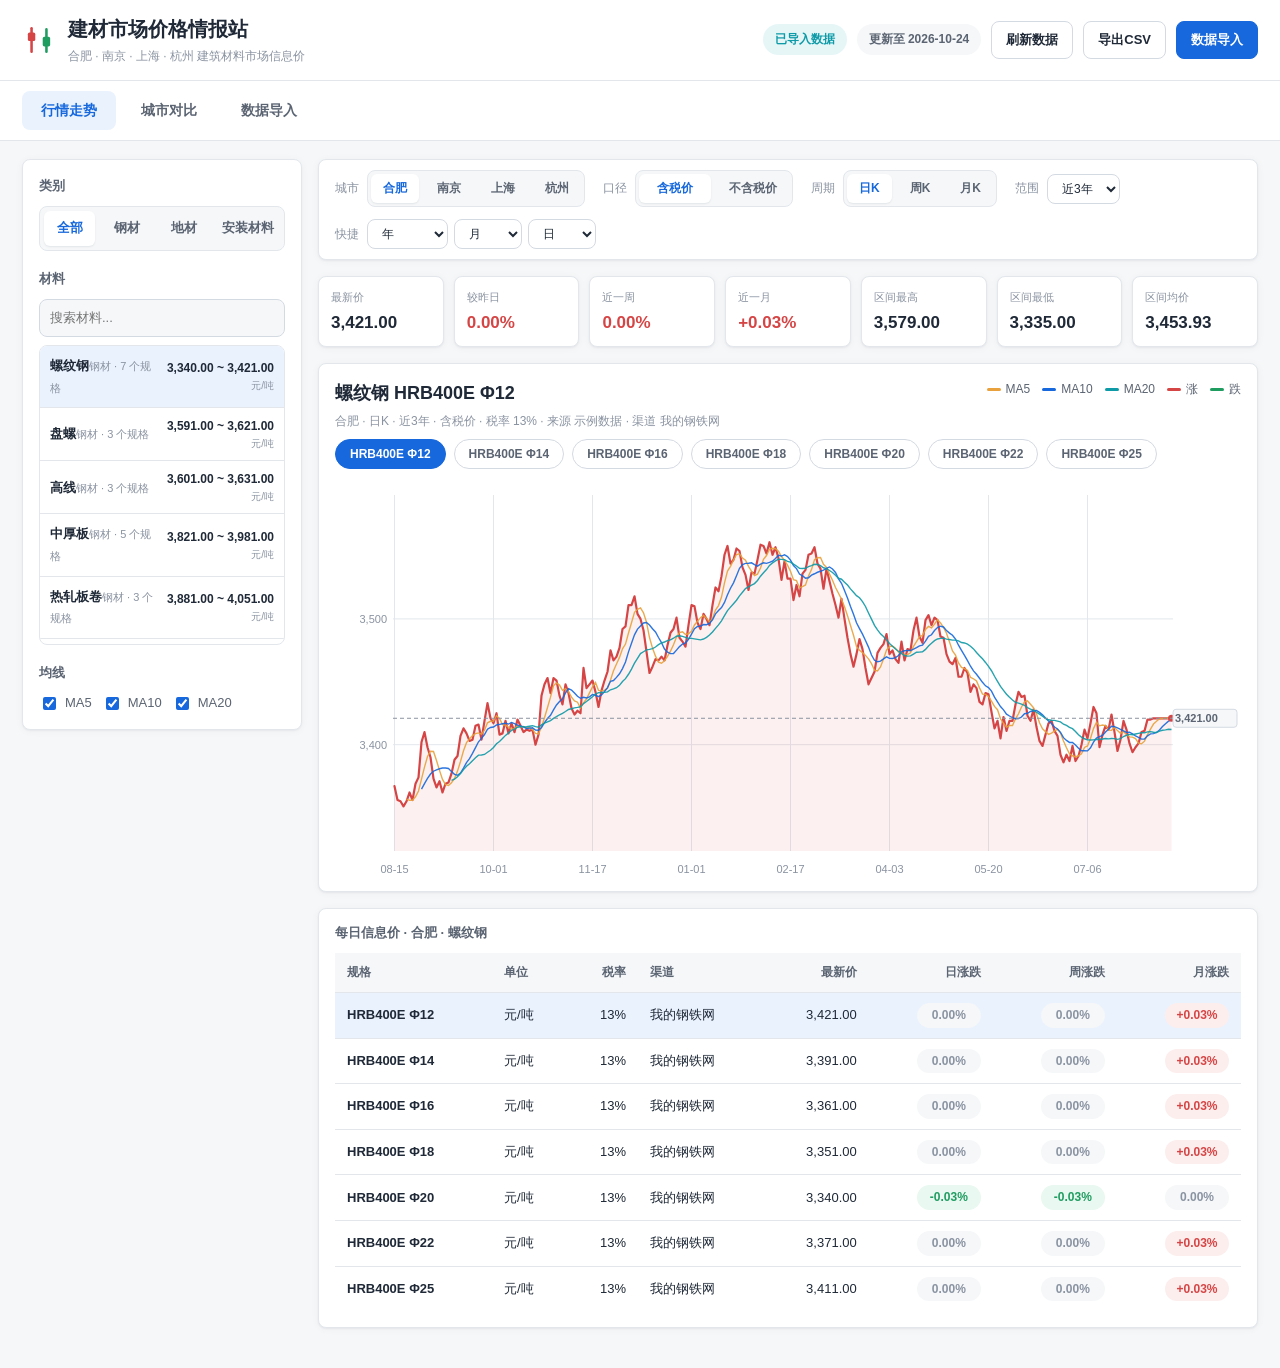
==== web/price-station.html @ 7301a6d7 "fix: 所选区间无数据时同步刷新图表副标题" ====
<!DOCTYPE html>
<html lang="zh-CN">
<head>
  <meta charset="UTF-8">
  <meta name="viewport" content="width=device-width, initial-scale=1">
  <meta name="color-scheme" content="light">
  <title>建材市场价格情报站</title>
  <link rel="icon" href="data:image/svg+xml,%3Csvg xmlns='http://www.w3.org/2000/svg' viewBox='0 0 32 32'%3E%3Crect x='4' y='9' width='7' height='9' rx='1.5' fill='%23d64545'/%3E%3Cline x1='7.5' y1='5' x2='7.5' y2='27' stroke='%23d64545' stroke-width='2.4'/%3E%3Crect x='21' y='13' width='7' height='9' rx='1.5' fill='%231f9d61'/%3E%3Cline x1='24.5' y1='6' x2='24.5' y2='27' stroke='%231f9d61' stroke-width='2.4'/%3E%3C/svg%3E">
  <style>
:root {
  --bg: #f5f7f9;
  --panel: #ffffff;
  --line: #e3e7ec;
  --line-strong: #d4dae2;
  --text: #1f2937;
  --text-2: #5b6472;
  --text-3: #8a93a1;
  --primary: #1668dc;
  --primary-weak: #eaf2fe;
  --up: #d64545;
  --up-weak: #fdeeee;
  --down: #1f9d61;
  --down-weak: #e9f8f0;
  --amber: #e8a13c;
  --amber-weak: #fdf3e2;
  --teal: #0e9aa7;
  --teal-weak: #e6f6f7;
  --radius: 8px;
  --shadow: 0 1px 2px rgba(16, 24, 40, 0.05), 0 1px 8px rgba(16, 24, 40, 0.04);
  font-size: 16px;
}

* {
  box-sizing: border-box;
}

html,
body {
  margin: 0;
  padding: 0;
}

body {
  background: var(--bg);
  color: var(--text);
  font-family: -apple-system, BlinkMacSystemFont, "Segoe UI", "PingFang SC", "Hiragino Sans GB", "Microsoft YaHei", sans-serif;
  font-size: 14px;
  line-height: 1.55;
}

button,
select,
input,
textarea {
  font: inherit;
  color: inherit;
}

button {
  cursor: pointer;
}

.hidden {
  display: none !important;
}

.app-header {
  display: flex;
  align-items: center;
  justify-content: space-between;
  gap: 20px;
  padding: 14px 22px;
  background: var(--panel);
  border-bottom: 1px solid var(--line);
}

.brand {
  display: flex;
  align-items: center;
  gap: 12px;
  min-width: 0;
}

.brand-icon {
  width: 34px;
  height: 34px;
  flex-shrink: 0;
}

.brand-text h1 {
  margin: 0;
  font-size: 20px;
  font-weight: 700;
  letter-spacing: 0;
  white-space: nowrap;
}

.brand-text p {
  margin: 2px 0 0;
  font-size: 12px;
  color: var(--text-3);
  white-space: nowrap;
}

.header-actions {
  display: flex;
  align-items: center;
  gap: 10px;
  flex-shrink: 0;
}

.source-badge {
  display: inline-flex;
  align-items: center;
  gap: 6px;
  padding: 6px 12px;
  border-radius: 999px;
  background: var(--primary-weak);
  color: var(--primary);
  font-size: 12px;
  font-weight: 600;
  white-space: nowrap;
}

.source-badge.imported {
  background: var(--teal-weak);
  color: var(--teal);
}

.update-badge {
  display: inline-flex;
  align-items: center;
  padding: 6px 12px;
  border-radius: 999px;
  background: var(--bg);
  color: var(--text-2);
  font-size: 12px;
  font-weight: 600;
  white-space: nowrap;
  font-variant-numeric: tabular-nums;
}

.btn {
  display: inline-flex;
  align-items: center;
  justify-content: center;
  gap: 6px;
  border: 1px solid var(--line-strong);
  border-radius: var(--radius);
  background: var(--panel);
  padding: 8px 14px;
  font-size: 13px;
  font-weight: 600;
  color: var(--text);
  transition: background 0.15s, border-color 0.15s, transform 0.1s;
}

.btn:hover {
  background: var(--bg);
}

.btn:active {
  transform: translateY(1px);
}

.btn.primary {
  background: var(--primary);
  border-color: var(--primary);
  color: #fff;
}

.btn.primary:hover {
  background: #1155c4;
}

.btn.ghost {
  border-color: var(--line-strong);
  background: transparent;
}

.tab-bar {
  display: flex;
  gap: 6px;
  padding: 10px 22px;
  background: var(--panel);
  border-bottom: 1px solid var(--line);
  position: sticky;
  top: 0;
  z-index: 20;
}

.tab {
  border: 1px solid transparent;
  border-radius: var(--radius);
  background: transparent;
  padding: 8px 18px;
  font-size: 14px;
  font-weight: 600;
  color: var(--text-2);
}

.tab:hover {
  color: var(--primary);
  background: var(--bg);
}

.tab.active {
  background: var(--primary-weak);
  color: var(--primary);
}

.app-main {
  max-width: 1440px;
  margin: 0 auto;
  padding: 18px 22px 40px;
  min-width: 0;
}

.view {
  display: none;
  min-width: 0;
}

.view.active {
  display: block;
}

.panel {
  background: var(--panel);
  border: 1px solid var(--line);
  border-radius: var(--radius);
  box-shadow: var(--shadow);
  padding: 16px;
}

.panel-title {
  font-size: 13px;
  font-weight: 700;
  color: var(--text-2);
  margin: 0 0 10px;
}

.market-layout {
  display: grid;
  grid-template-columns: 280px minmax(0, 1fr);
  gap: 16px;
  align-items: start;
  min-width: 0;
}

.controls-panel {
  position: sticky;
  top: 68px;
  max-height: calc(100vh - 90px);
  overflow: auto;
  min-width: 0;
  max-width: 100%;
}

.controls-panel .panel-title:not(:first-child) {
  margin-top: 18px;
}

.segmented {
  display: grid;
  grid-auto-flow: column;
  grid-auto-columns: 1fr;
  gap: 6px;
  background: var(--bg);
  border: 1px solid var(--line);
  border-radius: var(--radius);
  padding: 4px;
}

.seg-btn {
  border: none;
  background: transparent;
  border-radius: 6px;
  padding: 7px 6px;
  font-size: 13px;
  font-weight: 600;
  color: var(--text-2);
  white-space: nowrap;
}

.seg-btn:hover {
  color: var(--primary);
}

.seg-btn.active {
  background: var(--panel);
  color: var(--primary);
  box-shadow: 0 1px 2px rgba(16, 24, 40, 0.08);
}

.search-input {
  width: 100%;
  border: 1px solid var(--line-strong);
  border-radius: var(--radius);
  background: var(--bg);
  padding: 8px 10px;
  font-size: 13px;
  outline: none;
}

.search-input:focus {
  border-color: var(--primary);
  background: var(--panel);
}

.material-list {
  max-height: 300px;
  overflow: auto;
  border: 1px solid var(--line);
  border-radius: var(--radius);
  margin-top: 8px;
  min-width: 0;
  max-width: 100%;
}

.mat-item {
  display: flex;
  align-items: center;
  gap: 10px;
  width: 100%;
  border: none;
  border-bottom: 1px solid var(--line);
  background: transparent;
  padding: 9px 10px;
  text-align: left;
}

.mat-item:last-child {
  border-bottom: none;
}

.mat-item:hover {
  background: var(--bg);
}

.mat-item.active {
  background: var(--primary-weak);
}

.mat-name {
  font-size: 13px;
  font-weight: 600;
  color: var(--text);
}

.mat-spec {
  font-size: 11px;
  color: var(--text-3);
  margin-top: 2px;
}

.mat-price {
  margin-left: auto;
  text-align: right;
  font-size: 12px;
  font-weight: 700;
  color: var(--text);
  font-variant-numeric: tabular-nums;
  white-space: nowrap;
}

.mat-price small {
  display: block;
  font-size: 10px;
  font-weight: 500;
  color: var(--text-3);
}

.ma-toggles {
  display: flex;
  gap: 10px;
  flex-wrap: wrap;
}

.ma-toggles label {
  display: inline-flex;
  align-items: center;
  gap: 6px;
  font-size: 13px;
  color: var(--text-2);
  cursor: pointer;
}

.ma-toggles input {
  accent-color: var(--primary);
}

.range-select,
.toolbar-group select {
  width: 100%;
  border: 1px solid var(--line-strong);
  border-radius: var(--radius);
  background: var(--panel);
  padding: 8px 10px;
  font-size: 13px;
  outline: none;
}

.range-select:focus,
.toolbar-group select:focus {
  border-color: var(--primary);
}

.market-main {
  display: flex;
  flex-direction: column;
  gap: 16px;
  width: 100%;
  min-width: 0;
  max-width: 100%;
}

.quick-controls {
  display: flex;
  flex-wrap: wrap;
  align-items: center;
  gap: 12px 18px;
  padding: 10px 16px;
}

.quick-group {
  display: flex;
  align-items: center;
  gap: 8px;
  min-width: 0;
}

.quick-label {
  font-size: 12px;
  color: var(--text-3);
  white-space: nowrap;
}

.quick-group .segmented {
  padding: 3px;
}

.quick-group .seg-btn {
  padding: 5px 12px;
  font-size: 12px;
}

.quick-group .range-select {
  width: auto;
  padding: 6px 10px;
  font-size: 12px;
}

.price-cards {
  display: none;
}

.price-card {
  border: 1px solid var(--line);
  border-radius: var(--radius);
  padding: 10px 12px;
  margin-bottom: 8px;
  cursor: pointer;
}

.price-card.active {
  border-color: var(--primary);
  background: var(--primary-weak);
}

.price-card:last-child {
  margin-bottom: 0;
}

.price-card-head {
  display: flex;
  align-items: baseline;
  justify-content: space-between;
  gap: 10px;
}

.price-card-name {
  font-size: 14px;
  font-weight: 600;
}

.price-card-spec {
  font-size: 11px;
  color: var(--text-3);
  margin-top: 2px;
}

.price-card-price {
  font-size: 16px;
  font-weight: 700;
  font-variant-numeric: tabular-nums;
  white-space: nowrap;
}

.price-card-meta {
  display: flex;
  align-items: center;
  gap: 6px;
  flex-wrap: wrap;
  margin-top: 8px;
}

.price-card-meta .label {
  font-size: 11px;
  color: var(--text-3);
}

.quote-strip {
  display: grid;
  grid-template-columns: repeat(7, minmax(0, 1fr));
  gap: 10px;
}

.q-card {
  background: var(--panel);
  border: 1px solid var(--line);
  border-radius: var(--radius);
  box-shadow: var(--shadow);
  padding: 12px 12px 10px;
  min-width: 0;
}

.q-label {
  font-size: 11px;
  color: var(--text-3);
  white-space: nowrap;
  overflow: hidden;
  text-overflow: ellipsis;
}

.q-value {
  font-size: 17px;
  font-weight: 700;
  color: var(--text);
  margin-top: 4px;
  font-variant-numeric: tabular-nums;
  white-space: nowrap;
  overflow: hidden;
  text-overflow: ellipsis;
}

.q-value.up {
  color: var(--up);
}

.q-value.down {
  color: var(--down);
}

.chart-panel {
  padding: 16px 16px 12px;
}

.chart-head {
  display: flex;
  align-items: flex-start;
  justify-content: space-between;
  gap: 12px;
  margin-bottom: 8px;
}

.chart-title-box h2 {
  margin: 0;
  font-size: 18px;
  font-weight: 700;
}

.chart-sub {
  margin: 4px 0 0;
  font-size: 12px;
  color: var(--text-3);
}

.ma-legend {
  display: flex;
  flex-wrap: wrap;
  gap: 12px;
  align-items: center;
  justify-content: flex-end;
  font-size: 12px;
  color: var(--text-2);
}

.legend-item {
  display: inline-flex;
  align-items: center;
  gap: 5px;
  white-space: nowrap;
}

.legend-dot {
  width: 14px;
  height: 3px;
  border-radius: 2px;
}

.chart-wrap {
  position: relative;
  width: 100%;
  min-width: 0;
  max-width: 100%;
  min-height: 340px;
  overflow: hidden;
}

.spec-chips {
  display: flex;
  flex-wrap: wrap;
  gap: 8px;
  margin: 2px 0 10px;
}

.spec-chip {
  border: 1px solid var(--line-strong);
  border-radius: 999px;
  background: var(--panel);
  color: var(--text-2);
  padding: 5px 14px;
  font-size: 12px;
  font-weight: 600;
  white-space: nowrap;
}

.spec-chip:hover {
  color: var(--primary);
  border-color: var(--primary);
}

.spec-chip.active {
  background: var(--primary);
  border-color: var(--primary);
  color: #fff;
}

.data-table tbody tr.active-row {
  background: var(--primary-weak);
}

.chart-wrap.tall {
  min-height: 400px;
}

.chart-wrap svg {
  display: block;
  width: 100%;
  height: auto;
  user-select: none;
}

.kline-grid {
  stroke: var(--line);
  stroke-width: 1;
}

.kline-axis {
  fill: var(--text-3);
  font-size: 11px;
  font-variant-numeric: tabular-nums;
}

.candle-up {
  fill: var(--up);
}

.candle-down {
  fill: var(--down);
}

.wick-up {
  stroke: var(--up);
}

.wick-down {
  stroke: var(--down);
}

.last-line {
  stroke: var(--text-3);
  stroke-width: 1;
  stroke-dasharray: 4 3;
}

.last-label {
  fill: var(--text-2);
  font-size: 11px;
  font-weight: 600;
  font-variant-numeric: tabular-nums;
}

.cross-v {
  stroke: var(--text-2);
  stroke-width: 1;
  stroke-dasharray: 3 3;
  opacity: 0.8;
}

.cross-h {
  stroke: var(--text-2);
  stroke-width: 1;
  stroke-dasharray: 3 3;
  opacity: 0.8;
}

.hover-mark {
  fill: rgba(22, 104, 220, 0.08);
}

.chart-tip {
  position: absolute;
  top: 8px;
  left: 8px;
  pointer-events: none;
  background: var(--panel);
  border: 1px solid var(--line-strong);
  border-radius: var(--radius);
  box-shadow: 0 4px 16px rgba(16, 24, 40, 0.12);
  padding: 10px 12px;
  font-size: 12px;
  min-width: 168px;
  z-index: 5;
}

.tip-date {
  font-weight: 700;
  color: var(--text);
  margin-bottom: 6px;
}

.tip-row {
  display: flex;
  justify-content: space-between;
  gap: 12px;
  color: var(--text-2);
  margin-top: 2px;
}

.tip-row b {
  color: var(--text);
  font-variant-numeric: tabular-nums;
}

.tip-row b.up {
  color: var(--up);
}

.tip-row b.down {
  color: var(--down);
}

.tip-chg {
  margin-top: 6px;
  padding-top: 6px;
  border-top: 1px solid var(--line);
  font-weight: 700;
  font-variant-numeric: tabular-nums;
}

.tip-chg.up {
  color: var(--up);
}

.tip-chg.down {
  color: var(--down);
}

.tip-city {
  display: flex;
  justify-content: space-between;
  gap: 14px;
  margin-top: 3px;
}

.tip-city .city-name {
  color: var(--text-2);
}

.tip-city .city-val {
  font-weight: 700;
  color: var(--text);
  font-variant-numeric: tabular-nums;
}

.tip-city .city-chg {
  font-weight: 600;
  font-variant-numeric: tabular-nums;
}

.empty-chart {
  display: flex;
  align-items: center;
  justify-content: center;
  min-height: 260px;
  color: var(--text-3);
  font-size: 13px;
}

.table-panel {
  padding-top: 14px;
}

.table-scroll {
  overflow-x: auto;
}

.data-table {
  width: 100%;
  border-collapse: collapse;
  font-size: 13px;
  white-space: nowrap;
}

.data-table th,
.data-table td {
  padding: 10px 12px;
  border-bottom: 1px solid var(--line);
  text-align: left;
}

.data-table th {
  position: sticky;
  top: 0;
  background: var(--bg);
  color: var(--text-2);
  font-size: 12px;
  font-weight: 600;
  z-index: 1;
}

.data-table td.num,
.data-table th.num {
  text-align: right;
  font-variant-numeric: tabular-nums;
}

.data-table tbody tr:hover {
  background: var(--bg);
}

.data-table tbody tr:last-child td {
  border-bottom: none;
}

.chip {
  display: inline-flex;
  align-items: center;
  justify-content: center;
  min-width: 64px;
  padding: 3px 8px;
  border-radius: 999px;
  font-size: 12px;
  font-weight: 600;
  font-variant-numeric: tabular-nums;
}

.chip.up {
  background: var(--up-weak);
  color: var(--up);
}

.chip.down {
  background: var(--down-weak);
  color: var(--down);
}

.chip.flat {
  background: var(--bg);
  color: var(--text-3);
}

.mat-cell {
  font-weight: 600;
  color: var(--text);
}

.spec-cell {
  color: var(--text-3);
  font-size: 12px;
}

.compare-toolbar {
  display: flex;
  gap: 16px;
  flex-wrap: wrap;
  margin-bottom: 16px;
}

.toolbar-group {
  display: flex;
  align-items: center;
  gap: 8px;
  min-width: 180px;
  flex: 1;
}

.toolbar-group label {
  font-size: 13px;
  color: var(--text-2);
  white-space: nowrap;
}

.toolbar-group select {
  flex: 1;
}

.mini-grid {
  display: grid;
  grid-template-columns: repeat(4, minmax(0, 1fr));
  gap: 12px;
  margin-top: 16px;
}

.mini-card {
  background: var(--panel);
  border: 1px solid var(--line);
  border-radius: var(--radius);
  box-shadow: var(--shadow);
  padding: 12px;
  min-width: 0;
}

.mini-head {
  display: flex;
  align-items: center;
  justify-content: space-between;
  gap: 8px;
  margin-bottom: 8px;
}

.mini-city {
  font-size: 14px;
  font-weight: 700;
  display: inline-flex;
  align-items: center;
  gap: 7px;
}

.city-dot {
  width: 9px;
  height: 9px;
  border-radius: 50%;
  display: inline-block;
}

.mini-price {
  font-size: 13px;
  font-weight: 700;
  font-variant-numeric: tabular-nums;
}

.mini-chg {
  font-size: 12px;
  font-weight: 600;
  font-variant-numeric: tabular-nums;
}

.mini-chg.up {
  color: var(--up);
}

.mini-chg.down {
  color: var(--down);
}

.mini-chart {
  position: relative;
  width: 100%;
  min-height: 150px;
}

.mini-chart svg {
  display: block;
  width: 100%;
  height: auto;
}

.import-hint {
  margin: 0 0 12px;
  font-size: 13px;
  color: var(--text-2);
  line-height: 1.7;
}

.import-textarea {
  width: 100%;
  min-height: 260px;
  resize: vertical;
  border: 1px solid var(--line-strong);
  border-radius: var(--radius);
  background: var(--bg);
  padding: 12px;
  font-size: 13px;
  font-family: "SFMono-Regular", Consolas, "Liberation Mono", Menlo, monospace;
  line-height: 1.6;
  outline: none;
}

.import-textarea:focus {
  border-color: var(--primary);
  background: var(--panel);
}

.import-actions {
  display: flex;
  gap: 10px;
  margin-top: 12px;
  flex-wrap: wrap;
}

.update-row {
  display: flex;
  gap: 10px;
  flex-wrap: wrap;
}

.update-row .search-input {
  flex: 1;
  min-width: 240px;
}

.update-status {
  margin-top: 12px;
  padding: 12px 14px;
  border-radius: var(--radius);
  background: var(--bg);
  font-size: 12px;
  color: var(--text-2);
}

.update-line {
  padding: 2px 0;
  word-break: break-all;
}

.import-preview {
  margin-top: 16px;
  background: var(--panel);
  border: 1px solid var(--line);
  border-radius: var(--radius);
  box-shadow: var(--shadow);
  padding: 16px;
}

.preview-stats {
  display: flex;
  gap: 12px;
  flex-wrap: wrap;
  margin: 10px 0 14px;
}

.preview-stat {
  padding: 10px 14px;
  border-radius: var(--radius);
  background: var(--bg);
  font-size: 13px;
}

.preview-stat b {
  font-size: 16px;
  margin-right: 4px;
}

.preview-stat.good {
  background: var(--down-weak);
  color: var(--down);
}

.preview-stat.bad {
  background: var(--up-weak);
  color: var(--up);
}

.preview-actions {
  display: flex;
  gap: 10px;
  margin-bottom: 14px;
  flex-wrap: wrap;
}

.error-list {
  margin-top: 12px;
  padding: 10px 12px;
  background: var(--up-weak);
  border-radius: var(--radius);
  font-size: 12px;
  color: var(--up);
  max-height: 160px;
  overflow: auto;
}

.error-list div {
  margin-top: 3px;
}

.format-guide {
  display: grid;
  grid-template-columns: repeat(3, minmax(0, 1fr));
  gap: 16px;
}

.guide-col h3 {
  margin: 0 0 8px;
  font-size: 13px;
  color: var(--text);
}

.guide-col pre {
  margin: 0;
  padding: 10px;
  background: var(--bg);
  border-radius: var(--radius);
  font-size: 12px;
  line-height: 1.6;
  overflow-x: auto;
  color: var(--text-2);
}

.guide-col p {
  margin: 8px 0 0;
  font-size: 12px;
  color: var(--text-3);
  line-height: 1.7;
}

.guide-col ul {
  margin: 8px 0 0;
  padding-left: 18px;
  font-size: 12px;
  color: var(--text-3);
  line-height: 1.9;
}

.toast {
  position: fixed;
  left: 50%;
  bottom: 28px;
  transform: translateX(-50%);
  background: #263041;
  color: #fff;
  padding: 10px 18px;
  border-radius: var(--radius);
  font-size: 13px;
  box-shadow: 0 6px 24px rgba(16, 24, 40, 0.24);
  z-index: 100;
  max-width: 90vw;
}

.toast.ok {
  background: var(--down);
}

.toast.err {
  background: var(--up);
}

@media (max-width: 1080px) {
  .market-layout {
    grid-template-columns: 1fr;
  }

  .controls-panel {
    position: static;
    max-height: none;
  }

  .material-list {
    max-height: 220px;
  }

  .quote-strip {
    grid-template-columns: repeat(4, minmax(0, 1fr));
  }

  .mini-grid {
    grid-template-columns: repeat(2, minmax(0, 1fr));
  }

  .format-guide {
    grid-template-columns: 1fr;
  }
}

@media (max-width: 720px) {
  .app-header {
    flex-wrap: wrap;
    padding: 12px 14px;
  }

  .brand-text p {
    white-space: normal;
  }

  .tab-bar,
  .app-main {
    padding-left: 12px;
    padding-right: 12px;
  }

  .tab-bar {
    position: static;
    padding-top: 8px;
    padding-bottom: 8px;
  }

  .app-main {
    padding-top: 10px;
    padding-bottom: 30px;
  }

  .market-layout {
    display: flex;
    flex-direction: column;
    gap: 10px;
    width: 100%;
    min-width: 0;
    max-width: 100%;
  }

  .controls-panel {
    position: static;
    max-height: none;
    padding: 12px;
    width: 100%;
    min-width: 0;
    max-width: 100%;
    overflow: hidden;
  }

  .ma-title,
  #maToggles {
    display: none;
  }

  .material-list {
    display: flex;
    gap: 8px;
    max-height: none;
    width: 100%;
    min-width: 0;
    max-width: 100%;
    margin-top: 8px;
    padding-bottom: 6px;
    overflow-x: auto;
    overflow-y: hidden;
    border: none;
  }

  .mat-item {
    min-width: 168px;
    flex: 0 0 auto;
    flex-shrink: 0;
    border: 1px solid var(--line);
    border-radius: var(--radius);
  }

  .mat-item:last-child {
    border-bottom: 1px solid var(--line);
  }

  .quick-controls {
    position: sticky;
    top: 0;
    z-index: 15;
    flex-wrap: nowrap;
    gap: 10px;
    padding: 10px;
    overflow-x: auto;
    max-width: 100%;
    min-width: 0;
  }

  .quick-controls::-webkit-scrollbar {
    display: none;
  }

  .quick-group {
    flex-shrink: 0;
  }

  .quick-label {
    display: none;
  }

  .quick-group .seg-btn {
    padding: 6px 12px;
  }

  .chart-panel {
    padding: 12px 10px 8px;
  }

  .chart-wrap {
    min-height: 280px;
  }

  #priceTablePanel .table-scroll {
    display: none;
  }

  .price-cards {
    display: block;
  }

  .quote-strip {
    grid-template-columns: repeat(3, minmax(0, 1fr));
    gap: 8px;
  }

  .q-card {
    padding: 10px;
  }

  .q-value {
    font-size: 15px;
  }

  .chart-head {
    flex-direction: column;
  }

  .ma-legend {
    justify-content: flex-start;
  }

  .compare-toolbar {
    flex-direction: column;
  }

  .toolbar-group {
    min-width: 0;
    flex: none;
  }

  .mini-grid {
    grid-template-columns: 1fr;
  }

  .header-actions {
    width: 100%;
    flex-wrap: wrap;
  }

  .header-actions .btn,
  .header-actions .source-badge,
  .header-actions .update-badge {
    flex: 1 1 auto;
    padding: 6px 10px;
    font-size: 12px;
  }
}

.jump-selects{ display:flex; gap:6px; align-items:center; }
.jump-selects .range-select{ min-width:64px; }
.focus-line{ stroke:#2f6bff; stroke-width:1.2; stroke-dasharray:4 3; opacity:0.85; }
.focus-dot{ fill:#2f6bff; stroke:#ffffff; stroke-width:1.5; }

</style>
</head>
<body>
  <header class="app-header">
    <div class="brand">
      <svg class="brand-icon" viewBox="0 0 32 32" aria-hidden="true">
        <line x1="9" y1="5" x2="9" y2="9" stroke="#d64545" stroke-width="2.4" stroke-linecap="round"/>
        <line x1="9" y1="17" x2="9" y2="27" stroke="#d64545" stroke-width="2.4" stroke-linecap="round"/>
        <rect x="5.5" y="9" width="7" height="8" rx="1.5" fill="#d64545"/>
        <line x1="23" y1="6" x2="23" y2="13" stroke="#1f9d61" stroke-width="2.4" stroke-linecap="round"/>
        <line x1="23" y1="22" x2="23" y2="27" stroke="#1f9d61" stroke-width="2.4" stroke-linecap="round"/>
        <rect x="19.5" y="13" width="7" height="9" rx="1.5" fill="#1f9d61"/>
      </svg>
      <div class="brand-text">
        <h1>建材市场价格情报站</h1>
        <p>合肥 · 南京 · 上海 · 杭州 建筑材料市场信息价</p>
      </div>
    </div>
    <div class="header-actions">
      <span id="sourceBadge" class="source-badge">示例数据</span>
      <span id="updateBadge" class="update-badge">更新中…</span>
      <button id="refreshBtn" class="btn ghost" type="button" title="立即检查并更新到最新交易日">刷新数据</button>
      <button id="exportBtn" class="btn ghost" type="button" title="导出当前行情数据为 CSV">导出CSV</button>
      <button id="goImportBtn" class="btn primary" type="button">数据导入</button>
    </div>
  </header>

  <nav class="tab-bar" aria-label="主导航">
    <button class="tab active" data-view="market" type="button">行情走势</button>
    <button class="tab" data-view="compare" type="button">城市对比</button>
    <button class="tab" data-view="import" type="button">数据导入</button>
  </nav>

  <main id="app" class="app-main">
    <section id="view-market" class="view active">
      <div class="market-layout">
        <aside class="panel controls-panel">
          <div class="panel-title">类别</div>
          <div id="categorySeg" class="segmented"></div>
          <div class="panel-title">材料</div>
          <input id="materialSearch" class="search-input" type="search" placeholder="搜索材料..." autocomplete="off">
          <div id="materialList" class="material-list"></div>
          <div class="panel-title ma-title">均线</div>
          <div id="maToggles" class="ma-toggles">
            <label><input type="checkbox" data-ma="ma5" checked> MA5</label>
            <label><input type="checkbox" data-ma="ma10" checked> MA10</label>
            <label><input type="checkbox" data-ma="ma20" checked> MA20</label>
          </div>
        </aside>

        <div class="market-main">
          <div class="panel quick-controls">
            <div class="quick-group">
              <span class="quick-label">城市</span>
              <div id="citySeg" class="segmented"></div>
            </div>
            <div class="quick-group">
              <span class="quick-label">口径</span>
              <div id="priceModeSeg" class="segmented"></div>
            </div>
            <div class="quick-group">
              <span class="quick-label">周期</span>
              <div id="periodSeg" class="segmented"></div>
            </div>
            <div class="quick-group">
              <span class="quick-label">范围</span>
              <select id="rangeSelect" class="range-select">
                <option value="1">近1月</option>
                <option value="3">近3月</option>
                <option value="6">近6月</option>
                <option value="12">近1年</option>
                <option value="36" selected>近3年</option>
                <option value="0">全部</option>
              </select>
            </div>
            <div class="quick-group">
              <span class="quick-label">快捷</span>
              <div id="jumpSelects" class="jump-selects">
                <select id="yearJump" class="range-select" title="按年查看（近3年）"><option value="">年</option></select>
                <select id="monthJump" class="range-select" title="按月查看（12个月）"><option value="">月</option></select>
                <select id="dayJump" class="range-select" title="按日查看（所选月份的每一天）"><option value="">日</option></select>
              </div>
            </div>
          </div>
          <div id="quoteStrip" class="quote-strip"></div>
          <div class="panel chart-panel">
            <div class="chart-head">
              <div class="chart-title-box">
                <h2 id="chartTitle">螺纹钢</h2>
                <p id="chartSub" class="chart-sub"></p>
              </div>
              <div id="maLegend" class="ma-legend"></div>
            </div>
            <div id="specChips" class="spec-chips"></div>
            <div id="candleChart" class="chart-wrap"></div>
          </div>
          <div id="priceTablePanel" class="panel table-panel">
            <div class="panel-title">每日信息价 · <span id="tableCityLabel">合肥</span></div>
            <div class="table-scroll">
              <table id="priceTable" class="data-table"></table>
            </div>
            <div id="priceCards" class="price-cards"></div>
          </div>
        </div>
      </div>

</section>

    <section id="view-compare" class="view">
      <div class="panel compare-toolbar">
        <div class="toolbar-group">
          <label for="compareMaterialSelect">材料</label>
          <select id="compareMaterialSelect"></select>
        </div>
        <div class="toolbar-group">
          <label for="comparePeriodSelect">周期</label>
          <select id="comparePeriodSelect">
            <option value="daily">日K</option>
            <option value="weekly">周K</option>
            <option value="monthly">月K</option>
          </select>
        </div>
        <div class="toolbar-group">
          <label for="compareRangeSelect">时间范围</label>
          <select id="compareRangeSelect">
            <option value="1">近1月</option>
            <option value="3">近3月</option>
            <option value="6" selected>近6月</option>
            <option value="12">近1年</option>
            <option value="36" selected>近3年</option>
            <option value="0">全部</option>
          </select>
        </div>
        <div class="toolbar-group">
          <label for="comparePriceModeSelect">价格口径</label>
          <select id="comparePriceModeSelect">
            <option value="tax">含税价</option>
            <option value="noTax">不含税价</option>
          </select>
        </div>
      </div>

      <div class="panel chart-panel">
        <div class="chart-head">
          <div class="chart-title-box">
            <h2>城市涨跌对比</h2>
            <p id="compareSub" class="chart-sub"></p>
          </div>
          <div id="compareLegend" class="ma-legend"></div>
        </div>
        <div id="compareChart" class="chart-wrap tall"></div>
      </div>

      <div class="panel table-panel">
        <div class="panel-title">城市行情对比</div>
        <div class="table-scroll">
          <table id="compareTable" class="data-table"></table>
        </div>
      </div>

      <div id="miniGrid" class="mini-grid"></div>
    </section>

    <section id="view-import" class="view">
      <div class="panel">
        <div class="panel-title">快速读取市场信息价</div>
        <p class="import-hint">
          从造价信息网站、价格发布页复制文本，或上传 CSV / TXT 文件后点击“解析预览”。支持“日期 城市 材料 价格”以及“日期,城市,材料,价格”等常见格式。
        </p>
        <textarea id="importText" class="import-textarea" placeholder="示例：
2026-08-01 合肥 螺纹钢 HRB400E Φ12-14 3620元/吨
2026-08-01 南京 螺纹钢 HRB400E Φ12-14 3700元/吨
2026-08-01 上海 螺纹钢 HRB400E Φ12-14 3850元/吨
2026-08-01 杭州 螺纹钢 HRB400E Φ12-14 3840元/吨

或 CSV 格式：
日期,城市,材料,价格
2026-08-01,合肥,水泥,385
2026-08-02,合肥,水泥,388"></textarea>
        <div class="import-actions">
          <input id="fileInput" type="file" accept=".csv,.txt,.tsv" hidden>
          <button id="fileBtn" class="btn ghost" type="button">选择文件</button>
          <button id="parseBtn" class="btn primary" type="button">解析预览</button>
          <button id="clearImportBtn" class="btn ghost" type="button">清空</button>
        </div>
      </div>

      <div class="panel">
        <div class="panel-title">每日自动更新</div>
        <p class="import-hint">
          页面每次打开、每 30 分钟和跨天时都会自动检查，并把行情补到最新交易日。你也可以填写自己的数据接口地址（JSON 或 CSV，含日期、城市、材料、含税价/不含税价、来源等字段），页面会按此地址每日自动拉取；钢铁类材料优先采用我的钢铁网，有色材料采用上海有色网，其他材料采用广材网。
        </p>
        <div class="update-row">
          <input id="dataUrlInput" class="search-input" type="url" placeholder="https://你的数据接口/price.json（可留空）">
          <button id="saveDataUrlBtn" class="btn primary" type="button">保存并更新</button>
          <button id="clearDataUrlBtn" class="btn ghost" type="button">清除</button>
        </div>
        <div id="updateStatus" class="update-status"></div>
        <p class="mode-tip">广材网等网站需要登录授权，浏览器直接抓取会被跨域限制拦截；推荐由后端每日抓取后提供 JSON/CSV 地址（参考项目里的 server 目录）。未配置外部数据源时，页面会用内置行情自动延续到最新交易日，保证每天打开都是最新的。</p>
      </div>

      <div id="importPreview" class="import-preview hidden"></div>

      <div class="panel">
        <div class="panel-title">支持格式</div>
        <div class="format-guide">
          <div class="guide-col">
            <h3>带表头的 CSV / TSV</h3>
            <pre>日期,城市,材料,规格,单位,税率,含税价,不含税价,来源
2026-08-01,合肥,螺纹钢,HRB400E Φ12-14,元/吨,13%,3620,3203.54,广材网
2026-08-01,南京,螺纹钢,HRB400E Φ12-14,元/吨,13%,3710,3283.19,广材网</pre>
            <p>列名可包含：日期、城市、材料、规格、单位、税率、含税价、不含税价、来源/渠道；只填其中一种价格会自动换算。同一材料同一天有多条记录时按渠道优先级取数：我的钢铁网 / 上海有色网 &gt; 广材网 &gt; 造价信息网 &gt; 手动导入。</p>
          </div>
          <div class="guide-col">
            <h3>网页复制的纯文本</h3>
            <pre>8月1日 合肥 螺纹钢 3620元/吨
2026-08-01 上海 水泥 P.O42.5 445元/吨</pre>
            <p>自动识别日期、城市、材料名称与价格；未标注城市时按当前选中城市处理。</p>
          </div>
          <div class="guide-col">
            <h3>其他说明</h3>
            <ul>
              <li>应用导入数据后会替换当前行情数据，可用“恢复示例数据”还原。</li>
              <li>只提供单日价格时，K 线会以该价格绘制。</li>
              <li>当前版本支持合肥、南京、上海、杭州四城。</li>
            </ul>
          </div>
        </div>
      </div>
    </section>
  </main>

  <div id="toast" class="toast hidden" role="status"></div>
  <script>window.EMBEDDED_PRICES={"updatedAt":"2026-10-24T07:15:43.641Z","latestDate":"2026-10-24","channelPriority":{"我的钢铁网":5,"上海有色网":5,"广材网":4,"造价信息网":3,"手动导入":2,"示例数据":1},"records":[{"date":"2026-10-13","city":"上海","material":"ALC板","spec":"100mm 隔墙板","unit":"元/m²","price":80.24,"priceNoTax":null,"taxRate":0.13,"source":"示例数据"},{"date":"2026-10-13","city":"上海","material":"ALC板","spec":"125mm 隔墙板","unit":"元/m²","price":94.4,"priceNoTax":null,"taxRate":0.13,"source":"示例数据"},{"date":"2026-10-13","city":"上海","material":"ALC板","spec":"150mm 隔墙板","unit":"元/m²","price":108.56,"priceNoTax":null,"taxRate":0.13,"source":"示例数据"},{"date":"2026-10-13","city":"上海","material":"ALC板","spec":"200mm 隔墙板","unit":"元/m²","price":139.24,"priceNoTax":null,"taxRate":0.13,"source":"示例数据"},{"date":"2026-10-13","city":"上海","material":"ALC板","spec":"75mm 隔墙板","unit":"元/m²","price":64.9,"priceNoTax":null,"taxRate":0.13,"source":"示例数据"},{"date":"2026-10-13","city":"上海","material":"JDG电线管","spec":"JDG16","unit":"元/m","price":5.31,"priceNoTax":null,"taxRate":0.13,"source":"示例数据"},{"date":"2026-10-13","city":"上海","material":"JDG电线管","spec":"JDG20","unit":"元/m","price":7.08,"priceNoTax":null,"taxRate":0.13,"source":"示例数据"},{"date":"2026-10-13","city":"上海","material":"JDG电线管","spec":"JDG25","unit":"元/m","price":9.44,"priceNoTax":null,"taxRate":0.13,"source":"示例数据"},{"date":"2026-10-13","city":"上海","material":"JDG电线管","spec":"JDG32","unit":"元/m","price":12.98,"priceNoTax":null,"taxRate":0.13,"source":"示例数据"},{"date":"2026-10-13","city":"上海","material":"JDG电线管","spec":"JDG40","unit":"元/m","price":17.7,"priceNoTax":null,"taxRate":0.13,"source":"示例数据"},{"date":"2026-10-13","city":"上海","material":"JDG电线管","spec":"JDG50","unit":"元/m","price":25.96,"priceNoTax":null,"taxRate":0.13,"source":"示例数据"},{"date":"2026-10-13","city":"上海","material":"MPP电力管","spec":"DN110","unit":"元/m","price":44.84,"priceNoTax":null,"taxRate":0.13,"source":"示例数据"},{"date":"2026-10-13","city":"上海","material":"MPP电力管","spec":"DN160","unit":"元/m","price":80.24,"priceNoTax":null,"taxRate":0.13,"source":"示例数据"},{"date":"2026-10-13","city":"上海","material":"MPP电力管","spec":"DN200","unit":"元/m","price":123.9,"priceNoTax":null,"taxRate":0.13,"source":"示例数据"},{"date":"2026-10-13","city":"上海","material":"MPP电力管","spec":"DN250","unit":"元/m","price":182.9,"priceNoTax":null,"taxRate":0.13,"source":"示例数据"},{"date":"2026-10-13","city":"上海","material":"PE给水管","spec":"DN20","unit":"元/m","price":5.31,"priceNoTax":null,"taxRate":0.13,"source":"示例数据"},{"date":"2026-10-13","city":"上海","material":"PE给水管","spec":"DN25","unit":"元/m","price":6.49,"priceNoTax":null,"taxRate":0.13,"source":"示例数据"},{"date":"2026-10-13","city":"上海","material":"PE给水管","spec":"DN32","unit":"元/m","price":8.85,"priceNoTax":null,"taxRate":0.13,"source":"示例数据"},{"date":"2026-10-13","city":"上海","material":"PE给水管","spec":"DN40","unit":"元/m","price":11.8,"priceNoTax":null,"taxRate":0.13,"source":"示例数据"},{"date":"2026-10-13","city":"上海","material":"PE给水管","spec":"DN50","unit":"元/m","price":16.52,"priceNoTax":null,"taxRate":0.13,"source":"示例数据"},{"date":"2026-10-13","city":"上海","material":"PE给水管","spec":"DN63","unit":"元/m","price":25.96,"priceNoTax":null,"taxRate":0.13,"source":"示例数据"},{"date":"2026-10-13","city":"上海","material":"PE给水管","spec":"DN75","unit":"元/m","price":35.4,"priceNoTax":null,"taxRate":0.13,"source":"示例数据"},{"date":"2026-10-13","city":"上海","material":"PE给水管","spec":"DN90","unit":"元/m","price":49.56,"priceNoTax":null,"taxRate":0.13,"source":"示例数据"},{"date":"2026-10-13","city":"上海","material":"PPR给水管","spec":"DN20","unit":"元/m","price":10.03,"priceNoTax":null,"taxRate":0.13,"source":"示例数据"},{"date":"2026-10-13","city":"上海","material":"PPR给水管","spec":"DN25","unit":"元/m","price":14.75,"priceNoTax":null,"taxRate":0.13,"source":"示例数据"},{"date":"2026-10-13","city":"上海","material":"PPR给水管","spec":"DN32","unit":"元/m","price":21.24,"priceNoTax":null,"taxRate":0.13,"source":"示例数据"},{"date":"2026-10-13","city":"上海","material":"PPR给水管","spec":"DN40","unit":"元/m","price":29.5,"priceNoTax":null,"taxRate":0.13,"source":"示例数据"},{"date":"2026-10-13","city":"上海","material":"PPR给水管","spec":"DN50","unit":"元/m","price":42.48,"priceNoTax":null,"taxRate":0.13,"source":"示例数据"},{"date":"2026-10-13","city":"上海","material":"PPR给水管","spec":"DN63","unit":"元/m","price":64.9,"priceNoTax":null,"taxRate":0.13,"source":"示例数据"},{"date":"2026-10-13","city":"上海","material":"PVC-U排水管","spec":"DN110","unit":"元/m","price":33.04,"priceNoTax":null,"taxRate":0.13,"source":"示例数据"},{"date":"2026-10-13","city":"上海","material":"PVC-U排水管","spec":"DN160","unit":"元/m","price":64.9,"priceNoTax":null,"taxRate":0.13,"source":"示例数据"},{"date":"2026-10-13","city":"上海","material":"PVC-U排水管","spec":"DN200","unit":"元/m","price":112.1,"priceNoTax":null,"taxRate":0.13,"source":"示例数据"},{"date":"2026-10-13","city":"上海","material":"PVC-U排水管","spec":"DN250","unit":"元/m","price":177,"priceNoTax":null,"taxRate":0.13,"source":"示例数据"},{"date":"2026-10-13","city":"上海","material":"PVC-U排水管","spec":"DN50","unit":"元/m","price":10.03,"priceNoTax":null,"taxRate":0.13,"source":"示例数据"},{"date":"2026-10-13","city":"上海","material":"PVC-U排水管","spec":"DN75","unit":"元/m","price":16.52,"priceNoTax":null,"taxRate":0.13,"source":"示例数据"},{"date":"2026-10-13","city":"上海","material":"PVC-U给水管","spec":"DN20","unit":"元/m","price":4.96,"priceNoTax":null,"taxRate":0.13,"source":"示例数据"},{"date":"2026-10-13","city":"上海","material":"PVC-U给水管","spec":"DN25","unit":"元/m","price":7.08,"priceNoTax":null,"taxRate":0.13,"source":"示例数据"},{"date":"2026-10-13","city":"上海","material":"PVC-U给水管","spec":"DN32","unit":"元/m","price":10.03,"priceNoTax":null,"taxRate":0.13,"source":"示例数据"},{"date":"2026-10-13","city":"上海","material":"PVC-U给水管","spec":"DN40","unit":"元/m","price":12.98,"priceNoTax":null,"taxRate":0.13,"source":"示例数据"},{"date":"2026-10-13","city":"上海","material":"PVC-U给水管","spec":"DN50","unit":"元/m","price":17.7,"priceNoTax":null,"taxRate":0.13,"source":"示例数据"},{"date":"2026-10-13","city":"上海","material":"PVC-U给水管","spec":"DN63","unit":"元/m","price":27.14,"priceNoTax":null,"taxRate":0.13,"source":"示例数据"},{"date":"2026-10-13","city":"上海","material":"SC镀锌钢管","spec":"SC100","unit":"元/m","price":112.1,"priceNoTax":null,"taxRate":0.13,"source":"示例数据"},{"date":"2026-10-13","city":"上海","material":"SC镀锌钢管","spec":"SC15","unit":"元/m","price":11.21,"priceNoTax":null,"taxRate":0.13,"source":"示例数据"},{"date":"2026-10-13","city":"上海","material":"SC镀锌钢管","spec":"SC20","unit":"元/m","price":14.16,"priceNoTax":null,"taxRate":0.13,"source":"示例数据"},{"date":"2026-10-13","city":"上海","material":"SC镀锌钢管","spec":"SC25","unit":"元/m","price":18.88,"priceNoTax":null,"taxRate":0.13,"source":"示例数据"},{"date":"2026-10-13","city":"上海","material":"SC镀锌钢管","spec":"SC32","unit":"元/m","price":24.78,"priceNoTax":null,"taxRate":0.13,"source":"示例数据"},{"date":"2026-10-13","city":"上海","material":"SC镀锌钢管","spec":"SC40","unit":"元/m","price":31.86,"priceNoTax":null,"taxRate":0.13,"source":"示例数据"},{"date":"2026-10-13","city":"上海","material":"SC镀锌钢管","spec":"SC50","unit":"元/m","price":42.48,"priceNoTax":null,"taxRate":0.13,"source":"示例数据"},{"date":"2026-10-13","city":"上海","material":"SC镀锌钢管","spec":"SC65","unit":"元/m","price":61.36,"priceNoTax":null,"taxRate":0.13,"source":"示例数据"},{"date":"2026-10-13","city":"上海","material":"SC镀锌钢管","spec":"SC80","unit":"元/m","price":80.24,"priceNoTax":null,"taxRate":0.13,"source":"示例数据"},{"date":"2026-10-13","city":"上海","material":"不锈钢板 201","spec":"2B 1.0mm","unit":"元/吨","price":10425,"priceNoTax":null,"taxRate":0.13,"source":"示例数据"},{"date":"2026-10-13","city":"上海","material":"不锈钢板 201","spec":"2B 1.5mm","unit":"元/吨","price":10148,"priceNoTax":null,"taxRate":0.13,"source":"示例数据"},{"date":"2026-10-13","city":"上海","material":"不锈钢板 201","spec":"2B 2.0mm","unit":"元/吨","price":9944,"priceNoTax":null,"taxRate":0.13,"source":"示例数据"},{"date":"2026-10-13","city":"上海","material":"不锈钢板 201","spec":"2B 3.0mm","unit":"元/吨","price":9792,"priceNoTax":null,"taxRate":0.13,"source":"示例数据"},{"date":"2026-10-13","city":"上海","material":"不锈钢板 202","spec":"2B 2.0mm","unit":"元/吨","price":11562,"priceNoTax":null,"taxRate":0.13,"source":"示例数据"},{"date":"2026-10-13","city":"上海","material":"不锈钢板 202","spec":"2B 3.0mm","unit":"元/吨","price":11345,"priceNoTax":null,"taxRate":0.13,"source":"示例数据"},{"date":"2026-10-13","city":"上海","material":"不锈钢板 304","spec":"2B 1.0mm","unit":"元/吨","price":16274,"priceNoTax":null,"taxRate":0.13,"source":"示例数据"},{"date":"2026-10-13","city":"上海","material":"不锈钢板 304","spec":"2B 1.5mm","unit":"元/吨","price":15862,"priceNoTax":null,"taxRate":0.13,"source":"示例数据"},{"date":"2026-10-13","city":"上海","material":"不锈钢板 304","spec":"2B 2.0mm","unit":"元/吨","price":15553,"priceNoTax":null,"taxRate":0.13,"source":"示例数据"},{"date":"2026-10-13","city":"上海","material":"不锈钢板 304","spec":"2B 3.0mm","unit":"元/吨","price":15347,"priceNoTax":null,"taxRate":0.13,"source":"示例数据"},{"date":"2026-10-13","city":"上海","material":"不锈钢板 316L","spec":"2B 2.0mm","unit":"元/吨","price":25235,"priceNoTax":null,"taxRate":0.13,"source":"示例数据"},{"date":"2026-10-13","city":"上海","material":"不锈钢板 316L","spec":"2B 3.0mm","unit":"元/吨","price":24926,"priceNoTax":null,"taxRate":0.13,"source":"示例数据"},{"date":"2026-10-13","city":"上海","material":"不锈钢管 304","spec":"DN25","unit":"元/吨","price":15656,"priceNoTax":null,"taxRate":0.13,"source":"示例数据"},{"date":"2026-10-13","city":"上海","material":"不锈钢管 304","spec":"DN50","unit":"元/吨","price":15244,"priceNoTax":null,"taxRate":0.13,"source":"示例数据"},{"date":"2026-10-13","city":"上海","material":"不锈钢管 304","spec":"DN80","unit":"元/吨","price":15965,"priceNoTax":null,"taxRate":0.13,"source":"示例数据"},{"date":"2026-10-13","city":"上海","material":"不锈钢管 316L","spec":"DN25","unit":"元/吨","price":24205,"priceNoTax":null,"taxRate":0.13,"source":"示例数据"},{"date":"2026-10-13","city":"上海","material":"不锈钢管 316L","spec":"DN50","unit":"元/吨","price":23690,"priceNoTax":null,"taxRate":0.13,"source":"示例数据"},{"date":"2026-10-13","city":"上海","material":"中厚板","spec":"Q235B 10mm","unit":"元/吨","price":4099,"priceNoTax":null,"taxRate":0.13,"source":"示例数据"},{"date":"2026-10-13","city":"上海","material":"中厚板","spec":"Q235B 12mm","unit":"元/吨","price":4038,"priceNoTax":null,"taxRate":0.13,"source":"示例数据"},{"date":"2026-10-13","city":"上海","material":"中厚板","spec":"Q235B 14mm","unit":"元/吨","price":3996,"priceNoTax":null,"taxRate":0.13,"source":"示例数据"},{"date":"2026-10-13","city":"上海","material":"中厚板","spec":"Q235B 16mm","unit":"元/吨","price":3966,"priceNoTax":null,"taxRate":0.13,"source":"示例数据"},{"date":"2026-10-13","city":"上海","material":"中厚板","spec":"Q235B 20mm","unit":"元/吨","price":3935,"priceNoTax":null,"taxRate":0.13,"source":"示例数据"},{"date":"2026-10-13","city":"上海","material":"加气块","spec":"600×200×100 B06","unit":"元/m³","price":277,"priceNoTax":null,"taxRate":0.03,"source":"示例数据"},{"date":"2026-10-13","city":"上海","material":"加气块","spec":"600×200×150 B06","unit":"元/m³","price":293,"priceNoTax":null,"taxRate":0.03,"source":"示例数据"},{"date":"2026-10-13","city":"上海","material":"加气块","spec":"600×200×200 B06","unit":"元/m³","price":307,"priceNoTax":null,"taxRate":0.03,"source":"示例数据"},{"date":"2026-10-13","city":"上海","material":"加气块","spec":"600×300×200 B06","unit":"元/m³","price":336,"priceNoTax":null,"taxRate":0.03,"source":"示例数据"},{"date":"2026-10-13","city":"上海","material":"加气块","spec":"600×300×250 B06","unit":"元/m³","price":378,"priceNoTax":null,"taxRate":0.03,"source":"示例数据"},{"date":"2026-10-13","city":"上海","material":"取向硅钢","spec":"30Q120","unit":"元/吨","price":14500,"priceNoTax":null,"taxRate":0.13,"source":"示例数据"},{"date":"2026-10-13","city":"上海","material":"取向硅钢","spec":"30Q130","unit":"元/吨","price":13600,"priceNoTax":null,"taxRate":0.13,"source":"示例数据"},{"date":"2026-10-13","city":"上海","material":"商品混凝土","spec":"C15","unit":"元/m³","price":472,"priceNoTax":null,"taxRate":0.03,"source":"示例数据"},{"date":"2026-10-13","city":"上海","material":"商品混凝土","spec":"C20","unit":"元/m³","price":490,"priceNoTax":null,"taxRate":0.03,"source":"示例数据"},{"date":"2026-10-13","city":"上海","material":"商品混凝土","spec":"C25","unit":"元/m³","price":507,"priceNoTax":null,"taxRate":0.03,"source":"示例数据"},{"date":"2026-10-13","city":"上海","material":"商品混凝土","spec":"C30","unit":"元/m³","price":525,"priceNoTax":null,"taxRate":0.03,"source":"示例数据"},{"date":"2026-10-13","city":"上海","material":"商品混凝土","spec":"C35","unit":"元/m³","price":549,"priceNoTax":null,"taxRate":0.03,"source":"示例数据"},{"date":"2026-10-13","city":"上海","material":"商品混凝土","spec":"C40","unit":"元/m³","price":572,"priceNoTax":null,"taxRate":0.03,"source":"示例数据"},{"date":"2026-10-13","city":"上海","material":"商品混凝土","spec":"C45","unit":"元/m³","price":602,"priceNoTax":null,"taxRate":0.03,"source":"示例数据"},{"date":"2026-10-13","city":"上海","material":"商品混凝土","spec":"C50","unit":"元/m³","price":631,"priceNoTax":null,"taxRate":0.03,"source":"示例数据"},{"date":"2026-10-13","city":"上海","material":"地面砂浆","spec":"M15","unit":"元/吨","price":507,"priceNoTax":null,"taxRate":0.03,"source":"示例数据"},{"date":"2026-10-13","city":"上海","material":"地面砂浆","spec":"M20","unit":"元/吨","price":537,"priceNoTax":null,"taxRate":0.03,"source":"示例数据"},{"date":"2026-10-13","city":"上海","material":"抹灰砂浆","spec":"M10","unit":"元/吨","price":490,"priceNoTax":null,"taxRate":0.03,"source":"示例数据"},{"date":"2026-10-13","city":"上海","material":"抹灰砂浆","spec":"M15","unit":"元/吨","price":519,"priceNoTax":null,"taxRate":0.03,"source":"示例数据"},{"date":"2026-10-13","city":"上海","material":"抹灰砂浆","spec":"M20","unit":"元/吨","price":549,"priceNoTax":null,"taxRate":0.03,"source":"示例数据"},{"date":"2026-10-13","city":"上海","material":"抹灰砂浆","spec":"M5","unit":"元/吨","price":460,"priceNoTax":null,"taxRate":0.03,"source":"示例数据"},{"date":"2026-10-13","city":"上海","material":"无取向硅钢","spec":"50WW470","unit":"元/吨","price":7270,"priceNoTax":null,"taxRate":0.13,"source":"示例数据"},{"date":"2026-10-13","city":"上海","material":"无取向硅钢","spec":"50WW600","unit":"元/吨","price":6490,"priceNoTax":null,"taxRate":0.13,"source":"示例数据"},{"date":"2026-10-13","city":"上海","material":"无取向硅钢","spec":"50WW800","unit":"元/吨","price":5840,"priceNoTax":null,"taxRate":0.13,"source":"示例数据"},{"date":"2026-10-13","city":"上海","material":"水泥","spec":"P.C32.5 散装","unit":"元/吨","price":419,"priceNoTax":null,"taxRate":0.13,"source":"示例数据"},{"date":"2026-10-13","city":"上海","material":"水泥","spec":"P.C32.5 袋装","unit":"元/吨","price":443,"priceNoTax":null,"taxRate":0.13,"source":"示例数据"},{"date":"2026-10-13","city":"上海","material":"水泥","spec":"P.O42.5 散装","unit":"元/吨","price":454,"priceNoTax":null,"taxRate":0.13,"source":"示例数据"},{"date":"2026-10-13","city":"上海","material":"水泥","spec":"P.O42.5 袋装","unit":"元/吨","price":478,"priceNoTax":null,"taxRate":0.13,"source":"示例数据"},{"date":"2026-10-13","city":"上海","material":"水泥","spec":"P.O52.5 散装","unit":"元/吨","price":496,"priceNoTax":null,"taxRate":0.13,"source":"示例数据"},{"date":"2026-10-13","city":"上海","material":"水泥砖","spec":"190×90×40","unit":"元/块","price":0.65,"priceNoTax":null,"taxRate":0.03,"source":"示例数据"},{"date":"2026-10-13","city":"上海","material":"水泥砖","spec":"200×100×50","unit":"元/块","price":0.73,"priceNoTax":null,"taxRate":0.03,"source":"示例数据"},{"date":"2026-10-13","city":"上海","material":"水泥砖","spec":"240×115×53","unit":"元/块","price":0.5,"priceNoTax":null,"taxRate":0.03,"source":"示例数据"},{"date":"2026-10-13","city":"上海","material":"水泥砖","spec":"240×115×90","unit":"元/块","price":0.89,"priceNoTax":null,"taxRate":0.03,"source":"示例数据"},{"date":"2026-10-13","city":"上海","material":"热轧板卷","spec":"Q235B 3.0mm","unit":"元/吨","price":4172,"priceNoTax":null,"taxRate":0.13,"source":"示例数据"},{"date":"2026-10-13","city":"上海","material":"热轧板卷","spec":"Q235B 4.0mm","unit":"元/吨","price":4069,"priceNoTax":null,"taxRate":0.13,"source":"示例数据"},{"date":"2026-10-13","city":"上海","material":"热轧板卷","spec":"Q235B 5.75mm","unit":"元/吨","price":3996,"priceNoTax":null,"taxRate":0.13,"source":"示例数据"},{"date":"2026-10-13","city":"上海","material":"煤矸石","spec":"0-10mm 回填","unit":"元/吨","price":53,"priceNoTax":null,"taxRate":0.03,"source":"示例数据"},{"date":"2026-10-13","city":"上海","material":"煤矸石","spec":"10-40mm 回填","unit":"元/吨","price":45,"priceNoTax":null,"taxRate":0.03,"source":"示例数据"},{"date":"2026-10-13","city":"上海","material":"煤矸石","spec":"40-80mm 回填","unit":"元/吨","price":38,"priceNoTax":null,"taxRate":0.03,"source":"示例数据"},{"date":"2026-10-13","city":"上海","material":"煤矸石","spec":"80-150mm 回填","unit":"元/吨","price":31,"priceNoTax":null,"taxRate":0.03,"source":"示例数据"},{"date":"2026-10-13","city":"上海","material":"盘螺","spec":"HRB400 Φ10","unit":"元/吨","price":3698,"priceNoTax":null,"taxRate":0.13,"source":"示例数据"},{"date":"2026-10-13","city":"上海","material":"盘螺","spec":"HRB400 Φ12","unit":"元/吨","price":3729,"priceNoTax":null,"taxRate":0.13,"source":"示例数据"},{"date":"2026-10-13","city":"上海","material":"盘螺","spec":"HRB400 Φ8","unit":"元/吨","price":3729,"priceNoTax":null,"taxRate":0.13,"source":"示例数据"},{"date":"2026-10-13","city":"上海","material":"砂","spec":"中砂","unit":"元/吨","price":112,"priceNoTax":null,"taxRate":0.03,"source":"示例数据"},{"date":"2026-10-13","city":"上海","material":"砂","spec":"天然河砂","unit":"元/吨","price":124,"priceNoTax":null,"taxRate":0.03,"source":"示例数据"},{"date":"2026-10-13","city":"上海","material":"砂","spec":"机制砂","unit":"元/吨","price":109,"priceNoTax":null,"taxRate":0.03,"source":"示例数据"},{"date":"2026-10-13","city":"上海","material":"砂","spec":"石粉","unit":"元/吨","price":89,"priceNoTax":null,"taxRate":0.03,"source":"示例数据"},{"date":"2026-10-13","city":"上海","material":"砂","spec":"粗砂","unit":"元/吨","price":118,"priceNoTax":null,"taxRate":0.03,"source":"示例数据"},{"date":"2026-10-13","city":"上海","material":"砂","spec":"细砂","unit":"元/吨","price":104,"priceNoTax":null,"taxRate":0.03,"source":"示例数据"},{"date":"2026-10-13","city":"上海","material":"砌筑砂浆","spec":"M10","unit":"元/吨","price":484,"priceNoTax":null,"taxRate":0.03,"source":"示例数据"},{"date":"2026-10-13","city":"上海","material":"砌筑砂浆","spec":"M15","unit":"元/吨","price":513,"priceNoTax":null,"taxRate":0.03,"source":"示例数据"},{"date":"2026-10-13","city":"上海","material":"砌筑砂浆","spec":"M20","unit":"元/吨","price":543,"priceNoTax":null,"taxRate":0.03,"source":"示例数据"},{"date":"2026-10-13","city":"上海","material":"砌筑砂浆","spec":"M5","unit":"元/吨","price":448,"priceNoTax":null,"taxRate":0.03,"source":"示例数据"},{"date":"2026-10-13","city":"上海","material":"砌筑砂浆","spec":"M7.5","unit":"元/吨","price":466,"priceNoTax":null,"taxRate":0.03,"source":"示例数据"},{"date":"2026-10-13","city":"上海","material":"碎石","spec":"0-5mm","unit":"元/吨","price":112,"priceNoTax":null,"taxRate":0.03,"source":"示例数据"},{"date":"2026-10-13","city":"上海","material":"碎石","spec":"10-20mm","unit":"元/吨","price":104,"priceNoTax":null,"taxRate":0.03,"source":"示例数据"},{"date":"2026-10-13","city":"上海","material":"碎石","spec":"20-31.5mm","unit":"元/吨","price":100,"priceNoTax":null,"taxRate":0.03,"source":"示例数据"},{"date":"2026-10-13","city":"上海","material":"碎石","spec":"31.5-60mm","unit":"元/吨","price":94,"priceNoTax":null,"taxRate":0.03,"source":"示例数据"},{"date":"2026-10-13","city":"上海","material":"碎石","spec":"5-10mm","unit":"元/吨","price":109,"priceNoTax":null,"taxRate":0.03,"source":"示例数据"},{"date":"2026-10-13","city":"上海","material":"级配碎石","spec":"0-31.5mm","unit":"元/吨","price":106,"priceNoTax":null,"taxRate":0.03,"source":"示例数据"},{"date":"2026-10-13","city":"上海","material":"级配碎石","spec":"0-40mm","unit":"元/吨","price":101,"priceNoTax":null,"taxRate":0.03,"source":"示例数据"},{"date":"2026-10-13","city":"上海","material":"级配碎石","spec":"0-60mm","unit":"元/吨","price":97,"priceNoTax":null,"taxRate":0.03,"source":"示例数据"},{"date":"2026-10-13","city":"上海","material":"螺纹钢","spec":"HRB400E Φ12","unit":"元/吨","price":3523,"priceNoTax":null,"taxRate":0.13,"source":"示例数据"},{"date":"2026-10-13","city":"上海","material":"螺纹钢","spec":"HRB400E Φ14","unit":"元/吨","price":3492,"priceNoTax":null,"taxRate":0.13,"source":"示例数据"},{"date":"2026-10-13","city":"上海","material":"螺纹钢","spec":"HRB400E Φ16","unit":"元/吨","price":3461,"priceNoTax":null,"taxRate":0.13,"source":"示例数据"},{"date":"2026-10-13","city":"上海","material":"螺纹钢","spec":"HRB400E Φ18","unit":"元/吨","price":3451,"priceNoTax":null,"taxRate":0.13,"source":"示例数据"},{"date":"2026-10-13","city":"上海","material":"螺纹钢","spec":"HRB400E Φ20","unit":"元/吨","price":3440,"priceNoTax":null,"taxRate":0.13,"source":"示例数据"},{"date":"2026-10-13","city":"上海","material":"螺纹钢","spec":"HRB400E Φ22","unit":"元/吨","price":3471,"priceNoTax":null,"taxRate":0.13,"source":"示例数据"},{"date":"2026-10-13","city":"上海","material":"螺纹钢","spec":"HRB400E Φ25","unit":"元/吨","price":3512,"priceNoTax":null,"taxRate":0.13,"source":"示例数据"},{"date":"2026-10-13","city":"上海","material":"高线","spec":"HPB300 Φ10","unit":"元/吨","price":3739,"priceNoTax":null,"taxRate":0.13,"source":"示例数据"},{"date":"2026-10-13","city":"上海","material":"高线","spec":"HPB300 Φ6.5","unit":"元/吨","price":3729,"priceNoTax":null,"taxRate":0.13,"source":"示例数据"},{"date":"2026-10-13","city":"上海","material":"高线","spec":"HPB300 Φ8","unit":"元/吨","price":3708,"priceNoTax":null,"taxRate":0.13,"source":"示例数据"},{"date":"2026-10-13","city":"南京","material":"ALC板","spec":"100mm 隔墙板","unit":"元/m²","price":71.4,"priceNoTax":null,"taxRate":0.13,"source":"示例数据"},{"date":"2026-10-13","city":"南京","material":"ALC板","spec":"125mm 隔墙板","unit":"元/m²","price":84,"priceNoTax":null,"taxRate":0.13,"source":"示例数据"},{"date":"2026-10-13","city":"南京","material":"ALC板","spec":"150mm 隔墙板","unit":"元/m²","price":96.6,"priceNoTax":null,"taxRate":0.13,"source":"示例数据"},{"date":"2026-10-13","city":"南京","material":"ALC板","spec":"200mm 隔墙板","unit":"元/m²","price":123.9,"priceNoTax":null,"taxRate":0.13,"source":"示例数据"},{"date":"2026-10-13","city":"南京","material":"ALC板","spec":"75mm 隔墙板","unit":"元/m²","price":57.75,"priceNoTax":null,"taxRate":0.13,"source":"示例数据"},{"date":"2026-10-13","city":"南京","material":"JDG电线管","spec":"JDG16","unit":"元/m","price":4.73,"priceNoTax":null,"taxRate":0.13,"source":"示例数据"},{"date":"2026-10-13","city":"南京","material":"JDG电线管","spec":"JDG20","unit":"元/m","price":6.3,"priceNoTax":null,"taxRate":0.13,"source":"示例数据"},{"date":"2026-10-13","city":"南京","material":"JDG电线管","spec":"JDG25","unit":"元/m","price":8.4,"priceNoTax":null,"taxRate":0.13,"source":"示例数据"},{"date":"2026-10-13","city":"南京","material":"JDG电线管","spec":"JDG32","unit":"元/m","price":11.55,"priceNoTax":null,"taxRate":0.13,"source":"示例数据"},{"date":"2026-10-13","city":"南京","material":"JDG电线管","spec":"JDG40","unit":"元/m","price":15.75,"priceNoTax":null,"taxRate":0.13,"source":"示例数据"},{"date":"2026-10-13","city":"南京","material":"JDG电线管","spec":"JDG50","unit":"元/m","price":23.1,"priceNoTax":null,"taxRate":0.13,"source":"示例数据"},{"date":"2026-10-13","city":"南京","material":"MPP电力管","spec":"DN110","unit":"元/m","price":39.9,"priceNoTax":null,"taxRate":0.13,"source":"示例数据"},{"date":"2026-10-13","city":"南京","material":"MPP电力管","spec":"DN160","unit":"元/m","price":71.4,"priceNoTax":null,"taxRate":0.13,"source":"示例数据"},{"date":"2026-10-13","city":"南京","material":"MPP电力管","spec":"DN200","unit":"元/m","price":110.25,"priceNoTax":null,"taxRate":0.13,"source":"示例数据"},{"date":"2026-10-13","city":"南京","material":"MPP电力管","spec":"DN250","unit":"元/m","price":162.75,"priceNoTax":null,"taxRate":0.13,"source":"示例数据"},{"date":"2026-10-13","city":"南京","material":"PE给水管","spec":"DN20","unit":"元/m","price":4.73,"priceNoTax":null,"taxRate":0.13,"source":"示例数据"},{"date":"2026-10-13","city":"南京","material":"PE给水管","spec":"DN25","unit":"元/m","price":5.78,"priceNoTax":null,"taxRate":0.13,"source":"示例数据"},{"date":"2026-10-13","city":"南京","material":"PE给水管","spec":"DN32","unit":"元/m","price":7.88,"priceNoTax":null,"taxRate":0.13,"source":"示例数据"},{"date":"2026-10-13","city":"南京","material":"PE给水管","spec":"DN40","unit":"元/m","price":10.5,"priceNoTax":null,"taxRate":0.13,"source":"示例数据"},{"date":"2026-10-13","city":"南京","material":"PE给水管","spec":"DN50","unit":"元/m","price":14.7,"priceNoTax":null,"taxRate":0.13,"source":"示例数据"},{"date":"2026-10-13","city":"南京","material":"PE给水管","spec":"DN63","unit":"元/m","price":23.1,"priceNoTax":null,"taxRate":0.13,"source":"示例数据"},{"date":"2026-10-13","city":"南京","material":"PE给水管","spec":"DN75","unit":"元/m","price":31.5,"priceNoTax":null,"taxRate":0.13,"source":"示例数据"},{"date":"2026-10-13","city":"南京","material":"PE给水管","spec":"DN90","unit":"元/m","price":44.1,"priceNoTax":null,"taxRate":0.13,"source":"示例数据"},{"date":"2026-10-13","city":"南京","material":"PPR给水管","spec":"DN20","unit":"元/m","price":8.93,"priceNoTax":null,"taxRate":0.13,"source":"示例数据"},{"date":"2026-10-13","city":"南京","material":"PPR给水管","spec":"DN25","unit":"元/m","price":13.13,"priceNoTax":null,"taxRate":0.13,"source":"示例数据"},{"date":"2026-10-13","city":"南京","material":"PPR给水管","spec":"DN32","unit":"元/m","price":18.9,"priceNoTax":null,"taxRate":0.13,"source":"示例数据"},{"date":"2026-10-13","city":"南京","material":"PPR给水管","spec":"DN40","unit":"元/m","price":26.25,"priceNoTax":null,"taxRate":0.13,"source":"示例数据"},{"date":"2026-10-13","city":"南京","material":"PPR给水管","spec":"DN50","unit":"元/m","price":37.8,"priceNoTax":null,"taxRate":0.13,"source":"示例数据"},{"date":"2026-10-13","city":"南京","material":"PPR给水管","spec":"DN63","unit":"元/m","price":57.75,"priceNoTax":null,"taxRate":0.13,"source":"示例数据"},{"date":"2026-10-13","city":"南京","material":"PVC-U排水管","spec":"DN110","unit":"元/m","price":29.4,"priceNoTax":null,"taxRate":0.13,"source":"示例数据"},{"date":"2026-10-13","city":"南京","material":"PVC-U排水管","spec":"DN160","unit":"元/m","price":57.75,"priceNoTax":null,"taxRate":0.13,"source":"示例数据"},{"date":"2026-10-13","city":"南京","material":"PVC-U排水管","spec":"DN200","unit":"元/m","price":99.75,"priceNoTax":null,"taxRate":0.13,"source":"示例数据"},{"date":"2026-10-13","city":"南京","material":"PVC-U排水管","spec":"DN250","unit":"元/m","price":157.5,"priceNoTax":null,"taxRate":0.13,"source":"示例数据"},{"date":"2026-10-13","city":"南京","material":"PVC-U排水管","spec":"DN50","unit":"元/m","price":8.93,"priceNoTax":null,"taxRate":0.13,"source":"示例数据"},{"date":"2026-10-13","city":"南京","material":"PVC-U排水管","spec":"DN75","unit":"元/m","price":14.7,"priceNoTax":null,"taxRate":0.13,"source":"示例数据"},{"date":"2026-10-13","city":"南京","material":"PVC-U给水管","spec":"DN20","unit":"元/m","price":4.41,"priceNoTax":null,"taxRate":0.13,"source":"示例数据"},{"date":"2026-10-13","city":"南京","material":"PVC-U给水管","spec":"DN25","unit":"元/m","price":6.3,"priceNoTax":null,"taxRate":0.13,"source":"示例数据"},{"date":"2026-10-13","city":"南京","material":"PVC-U给水管","spec":"DN32","unit":"元/m","price":8.93,"priceNoTax":null,"taxRate":0.13,"source":"示例数据"},{"date":"2026-10-13","city":"南京","material":"PVC-U给水管","spec":"DN40","unit":"元/m","price":11.55,"priceNoTax":null,"taxRate":0.13,"source":"示例数据"},{"date":"2026-10-13","city":"南京","material":"PVC-U给水管","spec":"DN50","unit":"元/m","price":15.75,"priceNoTax":null,"taxRate":0.13,"source":"示例数据"},{"date":"2026-10-13","city":"南京","material":"PVC-U给水管","spec":"DN63","unit":"元/m","price":24.15,"priceNoTax":null,"taxRate":0.13,"source":"示例数据"},{"date":"2026-10-13","city":"南京","material":"SC镀锌钢管","spec":"SC100","unit":"元/m","price":99.75,"priceNoTax":null,"taxRate":0.13,"source":"示例数据"},{"date":"2026-10-13","city":"南京","material":"SC镀锌钢管","spec":"SC15","unit":"元/m","price":9.98,"priceNoTax":null,"taxRate":0.13,"source":"示例数据"},{"date":"2026-10-13","city":"南京","material":"SC镀锌钢管","spec":"SC20","unit":"元/m","price":12.6,"priceNoTax":null,"taxRate":0.13,"source":"示例数据"},{"date":"2026-10-13","city":"南京","material":"SC镀锌钢管","spec":"SC25","unit":"元/m","price":16.8,"priceNoTax":null,"taxRate":0.13,"source":"示例数据"},{"date":"2026-10-13","city":"南京","material":"SC镀锌钢管","spec":"SC32","unit":"元/m","price":22.05,"priceNoTax":null,"taxRate":0.13,"source":"示例数据"},{"date":"2026-10-13","city":"南京","material":"SC镀锌钢管","spec":"SC40","unit":"元/m","price":28.35,"priceNoTax":null,"taxRate":0.13,"source":"示例数据"},{"date":"2026-10-13","city":"南京","material":"SC镀锌钢管","spec":"SC50","unit":"元/m","price":37.8,"priceNoTax":null,"taxRate":0.13,"source":"示例数据"},{"date":"2026-10-13","city":"南京","material":"SC镀锌钢管","spec":"SC65","unit":"元/m","price":54.6,"priceNoTax":null,"taxRate":0.13,"source":"示例数据"},{"date":"2026-10-13","city":"南京","material":"SC镀锌钢管","spec":"SC80","unit":"元/m","price":71.4,"priceNoTax":null,"taxRate":0.13,"source":"示例数据"},{"date":"2026-10-13","city":"南京","material":"不锈钢板 201","spec":"2B 1.0mm","unit":"元/吨","price":10312,"priceNoTax":null,"taxRate":0.13,"source":"示例数据"},{"date":"2026-10-13","city":"南京","material":"不锈钢板 201","spec":"2B 1.5mm","unit":"元/吨","price":10023,"priceNoTax":null,"taxRate":0.13,"source":"示例数据"},{"date":"2026-10-13","city":"南京","material":"不锈钢板 201","spec":"2B 2.0mm","unit":"元/吨","price":9821,"priceNoTax":null,"taxRate":0.13,"source":"示例数据"},{"date":"2026-10-13","city":"南京","material":"不锈钢板 201","spec":"2B 3.0mm","unit":"元/吨","price":9670,"priceNoTax":null,"taxRate":0.13,"source":"示例数据"},{"date":"2026-10-13","city":"南京","material":"不锈钢板 202","spec":"2B 2.0mm","unit":"元/吨","price":11430,"priceNoTax":null,"taxRate":0.13,"source":"示例数据"},{"date":"2026-10-13","city":"南京","material":"不锈钢板 202","spec":"2B 3.0mm","unit":"元/吨","price":11222,"priceNoTax":null,"taxRate":0.13,"source":"示例数据"},{"date":"2026-10-13","city":"南京","material":"不锈钢板 304","spec":"2B 1.0mm","unit":"元/吨","price":16037,"priceNoTax":null,"taxRate":0.13,"source":"示例数据"},{"date":"2026-10-13","city":"南京","material":"不锈钢板 304","spec":"2B 1.5mm","unit":"元/吨","price":15631,"priceNoTax":null,"taxRate":0.13,"source":"示例数据"},{"date":"2026-10-13","city":"南京","material":"不锈钢板 304","spec":"2B 2.0mm","unit":"元/吨","price":15326,"priceNoTax":null,"taxRate":0.13,"source":"示例数据"},{"date":"2026-10-13","city":"南京","material":"不锈钢板 304","spec":"2B 3.0mm","unit":"元/吨","price":15123,"priceNoTax":null,"taxRate":0.13,"source":"示例数据"},{"date":"2026-10-13","city":"南京","material":"不锈钢板 316L","spec":"2B 2.0mm","unit":"元/吨","price":24867,"priceNoTax":null,"taxRate":0.13,"source":"示例数据"},{"date":"2026-10-13","city":"南京","material":"不锈钢板 316L","spec":"2B 3.0mm","unit":"元/吨","price":24563,"priceNoTax":null,"taxRate":0.13,"source":"示例数据"},{"date":"2026-10-13","city":"南京","material":"不锈钢管 304","spec":"DN25","unit":"元/吨","price":15428,"priceNoTax":null,"taxRate":0.13,"source":"示例数据"},{"date":"2026-10-13","city":"南京","material":"不锈钢管 304","spec":"DN50","unit":"元/吨","price":15022,"priceNoTax":null,"taxRate":0.13,"source":"示例数据"},{"date":"2026-10-13","city":"南京","material":"不锈钢管 304","spec":"DN80","unit":"元/吨","price":15732,"priceNoTax":null,"taxRate":0.13,"source":"示例数据"},{"date":"2026-10-13","city":"南京","material":"不锈钢管 316L","spec":"DN25","unit":"元/吨","price":23852,"priceNoTax":null,"taxRate":0.13,"source":"示例数据"},{"date":"2026-10-13","city":"南京","material":"不锈钢管 316L","spec":"DN50","unit":"元/吨","price":23345,"priceNoTax":null,"taxRate":0.13,"source":"示例数据"},{"date":"2026-10-13","city":"南京","material":"中厚板","spec":"Q235B 10mm","unit":"元/吨","price":4040,"priceNoTax":null,"taxRate":0.13,"source":"示例数据"},{"date":"2026-10-13","city":"南京","material":"中厚板","spec":"Q235B 12mm","unit":"元/吨","price":3979,"priceNoTax":null,"taxRate":0.13,"source":"示例数据"},{"date":"2026-10-13","city":"南京","material":"中厚板","spec":"Q235B 14mm","unit":"元/吨","price":3938,"priceNoTax":null,"taxRate":0.13,"source":"示例数据"},{"date":"2026-10-13","city":"南京","material":"中厚板","spec":"Q235B 16mm","unit":"元/吨","price":3908,"priceNoTax":null,"taxRate":0.13,"source":"示例数据"},{"date":"2026-10-13","city":"南京","material":"中厚板","spec":"Q235B 20mm","unit":"元/吨","price":3877,"priceNoTax":null,"taxRate":0.13,"source":"示例数据"},{"date":"2026-10-13","city":"南京","material":"加气块","spec":"600×200×100 B06","unit":"元/m³","price":247,"priceNoTax":null,"taxRate":0.03,"source":"示例数据"},{"date":"2026-10-13","city":"南京","material":"加气块","spec":"600×200×150 B06","unit":"元/m³","price":260,"priceNoTax":null,"taxRate":0.03,"source":"示例数据"},{"date":"2026-10-13","city":"南京","material":"加气块","spec":"600×200×200 B06","unit":"元/m³","price":273,"priceNoTax":null,"taxRate":0.03,"source":"示例数据"},{"date":"2026-10-13","city":"南京","material":"加气块","spec":"600×300×200 B06","unit":"元/m³","price":299,"priceNoTax":null,"taxRate":0.03,"source":"示例数据"},{"date":"2026-10-13","city":"南京","material":"加气块","spec":"600×300×250 B06","unit":"元/m³","price":336,"priceNoTax":null,"taxRate":0.03,"source":"示例数据"},{"date":"2026-10-13","city":"南京","material":"取向硅钢","spec":"30Q120","unit":"元/吨","price":14400,"priceNoTax":null,"taxRate":0.13,"source":"示例数据"},{"date":"2026-10-13","city":"南京","material":"取向硅钢","spec":"30Q130","unit":"元/吨","price":13500,"priceNoTax":null,"taxRate":0.13,"source":"示例数据"},{"date":"2026-10-13","city":"南京","material":"商品混凝土","spec":"C15","unit":"元/m³","price":420,"priceNoTax":null,"taxRate":0.03,"source":"示例数据"},{"date":"2026-10-13","city":"南京","material":"商品混凝土","spec":"C20","unit":"元/m³","price":436,"priceNoTax":null,"taxRate":0.03,"source":"示例数据"},{"date":"2026-10-13","city":"南京","material":"商品混凝土","spec":"C25","unit":"元/m³","price":452,"priceNoTax":null,"taxRate":0.03,"source":"示例数据"},{"date":"2026-10-13","city":"南京","material":"商品混凝土","spec":"C30","unit":"元/m³","price":467,"priceNoTax":null,"taxRate":0.03,"source":"示例数据"},{"date":"2026-10-13","city":"南京","material":"商品混凝土","spec":"C35","unit":"元/m³","price":488,"priceNoTax":null,"taxRate":0.03,"source":"示例数据"},{"date":"2026-10-13","city":"南京","material":"商品混凝土","spec":"C40","unit":"元/m³","price":509,"priceNoTax":null,"taxRate":0.03,"source":"示例数据"},{"date":"2026-10-13","city":"南京","material":"商品混凝土","spec":"C45","unit":"元/m³","price":536,"priceNoTax":null,"taxRate":0.03,"source":"示例数据"},{"date":"2026-10-13","city":"南京","material":"商品混凝土","spec":"C50","unit":"元/m³","price":562,"priceNoTax":null,"taxRate":0.03,"source":"示例数据"},{"date":"2026-10-13","city":"南京","material":"地面砂浆","spec":"M15","unit":"元/吨","price":452,"priceNoTax":null,"taxRate":0.03,"source":"示例数据"},{"date":"2026-10-13","city":"南京","material":"地面砂浆","spec":"M20","unit":"元/吨","price":478,"priceNoTax":null,"taxRate":0.03,"source":"示例数据"},{"date":"2026-10-13","city":"南京","material":"抹灰砂浆","spec":"M10","unit":"元/吨","price":436,"priceNoTax":null,"taxRate":0.03,"source":"示例数据"},{"date":"2026-10-13","city":"南京","material":"抹灰砂浆","spec":"M15","unit":"元/吨","price":462,"priceNoTax":null,"taxRate":0.03,"source":"示例数据"},{"date":"2026-10-13","city":"南京","material":"抹灰砂浆","spec":"M20","unit":"元/吨","price":488,"priceNoTax":null,"taxRate":0.03,"source":"示例数据"},{"date":"2026-10-13","city":"南京","material":"抹灰砂浆","spec":"M5","unit":"元/吨","price":410,"priceNoTax":null,"taxRate":0.03,"source":"示例数据"},{"date":"2026-10-13","city":"南京","material":"无取向硅钢","spec":"50WW470","unit":"元/吨","price":7210,"priceNoTax":null,"taxRate":0.13,"source":"示例数据"},{"date":"2026-10-13","city":"南京","material":"无取向硅钢","spec":"50WW600","unit":"元/吨","price":6435,"priceNoTax":null,"taxRate":0.13,"source":"示例数据"},{"date":"2026-10-13","city":"南京","material":"无取向硅钢","spec":"50WW800","unit":"元/吨","price":5795,"priceNoTax":null,"taxRate":0.13,"source":"示例数据"},{"date":"2026-10-13","city":"南京","material":"水泥","spec":"P.C32.5 散装","unit":"元/吨","price":373,"priceNoTax":null,"taxRate":0.13,"source":"示例数据"},{"date":"2026-10-13","city":"南京","material":"水泥","spec":"P.C32.5 袋装","unit":"元/吨","price":394,"priceNoTax":null,"taxRate":0.13,"source":"示例数据"},{"date":"2026-10-13","city":"南京","material":"水泥","spec":"P.O42.5 散装","unit":"元/吨","price":404,"priceNoTax":null,"taxRate":0.13,"source":"示例数据"},{"date":"2026-10-13","city":"南京","material":"水泥","spec":"P.O42.5 袋装","unit":"元/吨","price":425,"priceNoTax":null,"taxRate":0.13,"source":"示例数据"},{"date":"2026-10-13","city":"南京","material":"水泥","spec":"P.O52.5 散装","unit":"元/吨","price":441,"priceNoTax":null,"taxRate":0.13,"source":"示例数据"},{"date":"2026-10-13","city":"南京","material":"水泥砖","spec":"190×90×40","unit":"元/块","price":0.58,"priceNoTax":null,"taxRate":0.03,"source":"示例数据"},{"date":"2026-10-13","city":"南京","material":"水泥砖","spec":"200×100×50","unit":"元/块","price":0.65,"priceNoTax":null,"taxRate":0.03,"source":"示例数据"},{"date":"2026-10-13","city":"南京","material":"水泥砖","spec":"240×115×53","unit":"元/块","price":0.44,"priceNoTax":null,"taxRate":0.03,"source":"示例数据"},{"date":"2026-10-13","city":"南京","material":"水泥砖","spec":"240×115×90","unit":"元/块","price":0.79,"priceNoTax":null,"taxRate":0.03,"source":"示例数据"},{"date":"2026-10-13","city":"南京","material":"热轧板卷","spec":"Q235B 3.0mm","unit":"元/吨","price":4111,"priceNoTax":null,"taxRate":0.13,"source":"示例数据"},{"date":"2026-10-13","city":"南京","material":"热轧板卷","spec":"Q235B 4.0mm","unit":"元/吨","price":4009,"priceNoTax":null,"taxRate":0.13,"source":"示例数据"},{"date":"2026-10-13","city":"南京","material":"热轧板卷","spec":"Q235B 5.75mm","unit":"元/吨","price":3938,"priceNoTax":null,"taxRate":0.13,"source":"示例数据"},{"date":"2026-10-13","city":"南京","material":"煤矸石","spec":"0-10mm 回填","unit":"元/吨","price":47,"priceNoTax":null,"taxRate":0.03,"source":"示例数据"},{"date":"2026-10-13","city":"南京","material":"煤矸石","spec":"10-40mm 回填","unit":"元/吨","price":40,"priceNoTax":null,"taxRate":0.03,"source":"示例数据"},{"date":"2026-10-13","city":"南京","material":"煤矸石","spec":"40-80mm 回填","unit":"元/吨","price":34,"priceNoTax":null,"taxRate":0.03,"source":"示例数据"},{"date":"2026-10-13","city":"南京","material":"煤矸石","spec":"80-150mm 回填","unit":"元/吨","price":27,"priceNoTax":null,"taxRate":0.03,"source":"示例数据"},{"date":"2026-10-13","city":"南京","material":"盘螺","spec":"HRB400 Φ10","unit":"元/吨","price":3644,"priceNoTax":null,"taxRate":0.13,"source":"示例数据"},{"date":"2026-10-13","city":"南京","material":"盘螺","spec":"HRB400 Φ12","unit":"元/吨","price":3674,"priceNoTax":null,"taxRate":0.13,"source":"示例数据"},{"date":"2026-10-13","city":"南京","material":"盘螺","spec":"HRB400 Φ8","unit":"元/吨","price":3674,"priceNoTax":null,"taxRate":0.13,"source":"示例数据"},{"date":"2026-10-13","city":"南京","material":"砂","spec":"中砂","unit":"元/吨","price":100,"priceNoTax":null,"taxRate":0.03,"source":"示例数据"},{"date":"2026-10-13","city":"南京","material":"砂","spec":"天然河砂","unit":"元/吨","price":110,"priceNoTax":null,"taxRate":0.03,"source":"示例数据"},{"date":"2026-10-13","city":"南京","material":"砂","spec":"机制砂","unit":"元/吨","price":97,"priceNoTax":null,"taxRate":0.03,"source":"示例数据"},{"date":"2026-10-13","city":"南京","material":"砂","spec":"石粉","unit":"元/吨","price":79,"priceNoTax":null,"taxRate":0.03,"source":"示例数据"},{"date":"2026-10-13","city":"南京","material":"砂","spec":"粗砂","unit":"元/吨","price":105,"priceNoTax":null,"taxRate":0.03,"source":"示例数据"},{"date":"2026-10-13","city":"南京","material":"砂","spec":"细砂","unit":"元/吨","price":92,"priceNoTax":null,"taxRate":0.03,"source":"示例数据"},{"date":"2026-10-13","city":"南京","material":"砌筑砂浆","spec":"M10","unit":"元/吨","price":431,"priceNoTax":null,"taxRate":0.03,"source":"示例数据"},{"date":"2026-10-13","city":"南京","material":"砌筑砂浆","spec":"M15","unit":"元/吨","price":457,"priceNoTax":null,"taxRate":0.03,"source":"示例数据"},{"date":"2026-10-13","city":"南京","material":"砌筑砂浆","spec":"M20","unit":"元/吨","price":483,"priceNoTax":null,"taxRate":0.03,"source":"示例数据"},{"date":"2026-10-13","city":"南京","material":"砌筑砂浆","spec":"M5","unit":"元/吨","price":399,"priceNoTax":null,"taxRate":0.03,"source":"示例数据"},{"date":"2026-10-13","city":"南京","material":"砌筑砂浆","spec":"M7.5","unit":"元/吨","price":415,"priceNoTax":null,"taxRate":0.03,"source":"示例数据"},{"date":"2026-10-13","city":"南京","material":"碎石","spec":"0-5mm","unit":"元/吨","price":100,"priceNoTax":null,"taxRate":0.03,"source":"示例数据"},{"date":"2026-10-13","city":"南京","material":"碎石","spec":"10-20mm","unit":"元/吨","price":92,"priceNoTax":null,"taxRate":0.03,"source":"示例数据"},{"date":"2026-10-13","city":"南京","material":"碎石","spec":"20-31.5mm","unit":"元/吨","price":89,"priceNoTax":null,"taxRate":0.03,"source":"示例数据"},{"date":"2026-10-13","city":"南京","material":"碎石","spec":"31.5-60mm","unit":"元/吨","price":84,"priceNoTax":null,"taxRate":0.03,"source":"示例数据"},{"date":"2026-10-13","city":"南京","material":"碎石","spec":"5-10mm","unit":"元/吨","price":97,"priceNoTax":null,"taxRate":0.03,"source":"示例数据"},{"date":"2026-10-13","city":"南京","material":"级配碎石","spec":"0-31.5mm","unit":"元/吨","price":95,"priceNoTax":null,"taxRate":0.03,"source":"示例数据"},{"date":"2026-10-13","city":"南京","material":"级配碎石","spec":"0-40mm","unit":"元/吨","price":90,"priceNoTax":null,"taxRate":0.03,"source":"示例数据"},{"date":"2026-10-13","city":"南京","material":"级配碎石","spec":"0-60mm","unit":"元/吨","price":86,"priceNoTax":null,"taxRate":0.03,"source":"示例数据"},{"date":"2026-10-13","city":"南京","material":"螺纹钢","spec":"HRB400E Φ12","unit":"元/吨","price":3471,"priceNoTax":null,"taxRate":0.13,"source":"示例数据"},{"date":"2026-10-13","city":"南京","material":"螺纹钢","spec":"HRB400E Φ14","unit":"元/吨","price":3441,"priceNoTax":null,"taxRate":0.13,"source":"示例数据"},{"date":"2026-10-13","city":"南京","material":"螺纹钢","spec":"HRB400E Φ16","unit":"元/吨","price":3410,"priceNoTax":null,"taxRate":0.13,"source":"示例数据"},{"date":"2026-10-13","city":"南京","material":"螺纹钢","spec":"HRB400E Φ18","unit":"元/吨","price":3400,"priceNoTax":null,"taxRate":0.13,"source":"示例数据"},{"date":"2026-10-13","city":"南京","material":"螺纹钢","spec":"HRB400E Φ20","unit":"元/吨","price":3390,"priceNoTax":null,"taxRate":0.13,"source":"示例数据"},{"date":"2026-10-13","city":"南京","material":"螺纹钢","spec":"HRB400E Φ22","unit":"元/吨","price":3421,"priceNoTax":null,"taxRate":0.13,"source":"示例数据"},{"date":"2026-10-13","city":"南京","material":"螺纹钢","spec":"HRB400E Φ25","unit":"元/吨","price":3461,"priceNoTax":null,"taxRate":0.13,"source":"示例数据"},{"date":"2026-10-13","city":"南京","material":"高线","spec":"HPB300 Φ10","unit":"元/吨","price":3684,"priceNoTax":null,"taxRate":0.13,"source":"示例数据"},{"date":"2026-10-13","city":"南京","material":"高线","spec":"HPB300 Φ6.5","unit":"元/吨","price":3674,"priceNoTax":null,"taxRate":0.13,"source":"示例数据"},{"date":"2026-10-13","city":"南京","material":"高线","spec":"HPB300 Φ8","unit":"元/吨","price":3654,"priceNoTax":null,"taxRate":0.13,"source":"示例数据"},{"date":"2026-10-13","city":"合肥","material":"ALC板","spec":"100mm 隔墙板","unit":"元/m²","price":68,"priceNoTax":null,"taxRate":0.13,"source":"示例数据"},{"date":"2026-10-13","city":"合肥","material":"ALC板","spec":"125mm 隔墙板","unit":"元/m²","price":80,"priceNoTax":null,"taxRate":0.13,"source":"示例数据"},{"date":"2026-10-13","city":"合肥","material":"ALC板","spec":"150mm 隔墙板","unit":"元/m²","price":92,"priceNoTax":null,"taxRate":0.13,"source":"示例数据"},{"date":"2026-10-13","city":"合肥","material":"ALC板","spec":"200mm 隔墙板","unit":"元/m²","price":118,"priceNoTax":null,"taxRate":0.13,"source":"示例数据"},{"date":"2026-10-13","city":"合肥","material":"ALC板","spec":"75mm 隔墙板","unit":"元/m²","price":55,"priceNoTax":null,"taxRate":0.13,"source":"示例数据"},{"date":"2026-10-13","city":"合肥","material":"JDG电线管","spec":"JDG16","unit":"元/m","price":4.5,"priceNoTax":null,"taxRate":0.13,"source":"示例数据"},{"date":"2026-10-13","city":"合肥","material":"JDG电线管","spec":"JDG20","unit":"元/m","price":6,"priceNoTax":null,"taxRate":0.13,"source":"示例数据"},{"date":"2026-10-13","city":"合肥","material":"JDG电线管","spec":"JDG25","unit":"元/m","price":8,"priceNoTax":null,"taxRate":0.13,"source":"示例数据"},{"date":"2026-10-13","city":"合肥","material":"JDG电线管","spec":"JDG32","unit":"元/m","price":11,"priceNoTax":null,"taxRate":0.13,"source":"示例数据"},{"date":"2026-10-13","city":"合肥","material":"JDG电线管","spec":"JDG40","unit":"元/m","price":15,"priceNoTax":null,"taxRate":0.13,"source":"示例数据"},{"date":"2026-10-13","city":"合肥","material":"JDG电线管","spec":"JDG50","unit":"元/m","price":22,"priceNoTax":null,"taxRate":0.13,"source":"示例数据"},{"date":"2026-10-13","city":"合肥","material":"MPP电力管","spec":"DN110","unit":"元/m","price":38,"priceNoTax":null,"taxRate":0.13,"source":"示例数据"},{"date":"2026-10-13","city":"合肥","material":"MPP电力管","spec":"DN160","unit":"元/m","price":68,"priceNoTax":null,"taxRate":0.13,"source":"示例数据"},{"date":"2026-10-13","city":"合肥","material":"MPP电力管","spec":"DN200","unit":"元/m","price":105,"priceNoTax":null,"taxRate":0.13,"source":"示例数据"},{"date":"2026-10-13","city":"合肥","material":"MPP电力管","spec":"DN250","unit":"元/m","price":155,"priceNoTax":null,"taxRate":0.13,"source":"示例数据"},{"date":"2026-10-13","city":"合肥","material":"PE给水管","spec":"DN20","unit":"元/m","price":4.5,"priceNoTax":null,"taxRate":0.13,"source":"示例数据"},{"date":"2026-10-13","city":"合肥","material":"PE给水管","spec":"DN25","unit":"元/m","price":5.5,"priceNoTax":null,"taxRate":0.13,"source":"示例数据"},{"date":"2026-10-13","city":"合肥","material":"PE给水管","spec":"DN32","unit":"元/m","price":7.5,"priceNoTax":null,"taxRate":0.13,"source":"示例数据"},{"date":"2026-10-13","city":"合肥","material":"PE给水管","spec":"DN40","unit":"元/m","price":10,"priceNoTax":null,"taxRate":0.13,"source":"示例数据"},{"date":"2026-10-13","city":"合肥","material":"PE给水管","spec":"DN50","unit":"元/m","price":14,"priceNoTax":null,"taxRate":0.13,"source":"示例数据"},{"date":"2026-10-13","city":"合肥","material":"PE给水管","spec":"DN63","unit":"元/m","price":22,"priceNoTax":null,"taxRate":0.13,"source":"示例数据"},{"date":"2026-10-13","city":"合肥","material":"PE给水管","spec":"DN75","unit":"元/m","price":30,"priceNoTax":null,"taxRate":0.13,"source":"示例数据"},{"date":"2026-10-13","city":"合肥","material":"PE给水管","spec":"DN90","unit":"元/m","price":42,"priceNoTax":null,"taxRate":0.13,"source":"示例数据"},{"date":"2026-10-13","city":"合肥","material":"PPR给水管","spec":"DN20","unit":"元/m","price":8.5,"priceNoTax":null,"taxRate":0.13,"source":"示例数据"},{"date":"2026-10-13","city":"合肥","material":"PPR给水管","spec":"DN25","unit":"元/m","price":12.5,"priceNoTax":null,"taxRate":0.13,"source":"示例数据"},{"date":"2026-10-13","city":"合肥","material":"PPR给水管","spec":"DN32","unit":"元/m","price":18,"priceNoTax":null,"taxRate":0.13,"source":"示例数据"},{"date":"2026-10-13","city":"合肥","material":"PPR给水管","spec":"DN40","unit":"元/m","price":25,"priceNoTax":null,"taxRate":0.13,"source":"示例数据"},{"date":"2026-10-13","city":"合肥","material":"PPR给水管","spec":"DN50","unit":"元/m","price":36,"priceNoTax":null,"taxRate":0.13,"source":"示例数据"},{"date":"2026-10-13","city":"合肥","material":"PPR给水管","spec":"DN63","unit":"元/m","price":55,"priceNoTax":null,"taxRate":0.13,"source":"示例数据"},{"date":"2026-10-13","city":"合肥","material":"PVC-U排水管","spec":"DN110","unit":"元/m","price":28,"priceNoTax":null,"taxRate":0.13,"source":"示例数据"},{"date":"2026-10-13","city":"合肥","material":"PVC-U排水管","spec":"DN160","unit":"元/m","price":55,"priceNoTax":null,"taxRate":0.13,"source":"示例数据"},{"date":"2026-10-13","city":"合肥","material":"PVC-U排水管","spec":"DN200","unit":"元/m","price":95,"priceNoTax":null,"taxRate":0.13,"source":"示例数据"},{"date":"2026-10-13","city":"合肥","material":"PVC-U排水管","spec":"DN250","unit":"元/m","price":150,"priceNoTax":null,"taxRate":0.13,"source":"示例数据"},{"date":"2026-10-13","city":"合肥","material":"PVC-U排水管","spec":"DN50","unit":"元/m","price":8.5,"priceNoTax":null,"taxRate":0.13,"source":"示例数据"},{"date":"2026-10-13","city":"合肥","material":"PVC-U排水管","spec":"DN75","unit":"元/m","price":14,"priceNoTax":null,"taxRate":0.13,"source":"示例数据"},{"date":"2026-10-13","city":"合肥","material":"PVC-U给水管","spec":"DN20","unit":"元/m","price":4.2,"priceNoTax":null,"taxRate":0.13,"source":"示例数据"},{"date":"2026-10-13","city":"合肥","material":"PVC-U给水管","spec":"DN25","unit":"元/m","price":6,"priceNoTax":null,"taxRate":0.13,"source":"示例数据"},{"date":"2026-10-13","city":"合肥","material":"PVC-U给水管","spec":"DN32","unit":"元/m","price":8.5,"priceNoTax":null,"taxRate":0.13,"source":"示例数据"},{"date":"2026-10-13","city":"合肥","material":"PVC-U给水管","spec":"DN40","unit":"元/m","price":11,"priceNoTax":null,"taxRate":0.13,"source":"示例数据"},{"date":"2026-10-13","city":"合肥","material":"PVC-U给水管","spec":"DN50","unit":"元/m","price":15,"priceNoTax":null,"taxRate":0.13,"source":"示例数据"},{"date":"2026-10-13","city":"合肥","material":"PVC-U给水管","spec":"DN63","unit":"元/m","price":23,"priceNoTax":null,"taxRate":0.13,"source":"示例数据"},{"date":"2026-10-13","city":"合肥","material":"SC镀锌钢管","spec":"SC100","unit":"元/m","price":95,"priceNoTax":null,"taxRate":0.13,"source":"示例数据"},{"date":"2026-10-13","city":"合肥","material":"SC镀锌钢管","spec":"SC15","unit":"元/m","price":9.5,"priceNoTax":null,"taxRate":0.13,"source":"示例数据"},{"date":"2026-10-13","city":"合肥","material":"SC镀锌钢管","spec":"SC20","unit":"元/m","price":12,"priceNoTax":null,"taxRate":0.13,"source":"示例数据"},{"date":"2026-10-13","city":"合肥","material":"SC镀锌钢管","spec":"SC25","unit":"元/m","price":16,"priceNoTax":null,"taxRate":0.13,"source":"示例数据"},{"date":"2026-10-13","city":"合肥","material":"SC镀锌钢管","spec":"SC32","unit":"元/m","price":21,"priceNoTax":null,"taxRate":0.13,"source":"示例数据"},{"date":"2026-10-13","city":"合肥","material":"SC镀锌钢管","spec":"SC40","unit":"元/m","price":27,"priceNoTax":null,"taxRate":0.13,"source":"示例数据"},{"date":"2026-10-13","city":"合肥","material":"SC镀锌钢管","spec":"SC50","unit":"元/m","price":36,"priceNoTax":null,"taxRate":0.13,"source":"示例数据"},{"date":"2026-10-13","city":"合肥","material":"SC镀锌钢管","spec":"SC65","unit":"元/m","price":52,"priceNoTax":null,"taxRate":0.13,"source":"示例数据"},{"date":"2026-10-13","city":"合肥","material":"SC镀锌钢管","spec":"SC80","unit":"元/m","price":68,"priceNoTax":null,"taxRate":0.13,"source":"示例数据"},{"date":"2026-10-13","city":"合肥","material":"不锈钢板 201","spec":"2B 1.0mm","unit":"元/吨","price":10200,"priceNoTax":null,"taxRate":0.13,"source":"示例数据"},{"date":"2026-10-13","city":"合肥","material":"不锈钢板 201","spec":"2B 1.5mm","unit":"元/吨","price":9900,"priceNoTax":null,"taxRate":0.13,"source":"示例数据"},{"date":"2026-10-13","city":"合肥","material":"不锈钢板 201","spec":"2B 2.0mm","unit":"元/吨","price":9700,"priceNoTax":null,"taxRate":0.13,"source":"示例数据"},{"date":"2026-10-13","city":"合肥","material":"不锈钢板 201","spec":"2B 3.0mm","unit":"元/吨","price":9550,"priceNoTax":null,"taxRate":0.13,"source":"示例数据"},{"date":"2026-10-13","city":"合肥","material":"不锈钢板 202","spec":"2B 2.0mm","unit":"元/吨","price":11300,"priceNoTax":null,"taxRate":0.13,"source":"示例数据"},{"date":"2026-10-13","city":"合肥","material":"不锈钢板 202","spec":"2B 3.0mm","unit":"元/吨","price":11100,"priceNoTax":null,"taxRate":0.13,"source":"示例数据"},{"date":"2026-10-13","city":"合肥","material":"不锈钢板 304","spec":"2B 1.0mm","unit":"元/吨","price":15800,"priceNoTax":null,"taxRate":0.13,"source":"示例数据"},{"date":"2026-10-13","city":"合肥","material":"不锈钢板 304","spec":"2B 1.5mm","unit":"元/吨","price":15400,"priceNoTax":null,"taxRate":0.13,"source":"示例数据"},{"date":"2026-10-13","city":"合肥","material":"不锈钢板 304","spec":"2B 2.0mm","unit":"元/吨","price":15100,"priceNoTax":null,"taxRate":0.13,"source":"示例数据"},{"date":"2026-10-13","city":"合肥","material":"不锈钢板 304","spec":"2B 3.0mm","unit":"元/吨","price":14900,"priceNoTax":null,"taxRate":0.13,"source":"示例数据"},{"date":"2026-10-13","city":"合肥","material":"不锈钢板 316L","spec":"2B 2.0mm","unit":"元/吨","price":24500,"priceNoTax":null,"taxRate":0.13,"source":"示例数据"},{"date":"2026-10-13","city":"合肥","material":"不锈钢板 316L","spec":"2B 3.0mm","unit":"元/吨","price":24200,"priceNoTax":null,"taxRate":0.13,"source":"示例数据"},{"date":"2026-10-13","city":"合肥","material":"不锈钢管 304","spec":"DN25","unit":"元/吨","price":15200,"priceNoTax":null,"taxRate":0.13,"source":"示例数据"},{"date":"2026-10-13","city":"合肥","material":"不锈钢管 304","spec":"DN50","unit":"元/吨","price":14800,"priceNoTax":null,"taxRate":0.13,"source":"示例数据"},{"date":"2026-10-13","city":"合肥","material":"不锈钢管 304","spec":"DN80","unit":"元/吨","price":15500,"priceNoTax":null,"taxRate":0.13,"source":"示例数据"},{"date":"2026-10-13","city":"合肥","material":"不锈钢管 316L","spec":"DN25","unit":"元/吨","price":23500,"priceNoTax":null,"taxRate":0.13,"source":"示例数据"},{"date":"2026-10-13","city":"合肥","material":"不锈钢管 316L","spec":"DN50","unit":"元/吨","price":23000,"priceNoTax":null,"taxRate":0.13,"source":"示例数据"},{"date":"2026-10-13","city":"合肥","material":"中厚板","spec":"Q235B 10mm","unit":"元/吨","price":3980,"priceNoTax":null,"taxRate":0.13,"source":"示例数据"},{"date":"2026-10-13","city":"合肥","material":"中厚板","spec":"Q235B 12mm","unit":"元/吨","price":3920,"priceNoTax":null,"taxRate":0.13,"source":"示例数据"},{"date":"2026-10-13","city":"合肥","material":"中厚板","spec":"Q235B 14mm","unit":"元/吨","price":3880,"priceNoTax":null,"taxRate":0.13,"source":"示例数据"},{"date":"2026-10-13","city":"合肥","material":"中厚板","spec":"Q235B 16mm","unit":"元/吨","price":3850,"priceNoTax":null,"taxRate":0.13,"source":"示例数据"},{"date":"2026-10-13","city":"合肥","material":"中厚板","spec":"Q235B 20mm","unit":"元/吨","price":3820,"priceNoTax":null,"taxRate":0.13,"source":"示例数据"},{"date":"2026-10-13","city":"合肥","material":"加气块","spec":"600×200×100 B06","unit":"元/m³","price":235,"priceNoTax":null,"taxRate":0.03,"source":"示例数据"},{"date":"2026-10-13","city":"合肥","material":"加气块","spec":"600×200×150 B06","unit":"元/m³","price":248,"priceNoTax":null,"taxRate":0.03,"source":"示例数据"},{"date":"2026-10-13","city":"合肥","material":"加气块","spec":"600×200×200 B06","unit":"元/m³","price":260,"priceNoTax":null,"taxRate":0.03,"source":"示例数据"},{"date":"2026-10-13","city":"合肥","material":"加气块","spec":"600×300×200 B06","unit":"元/m³","price":285,"priceNoTax":null,"taxRate":0.03,"source":"示例数据"},{"date":"2026-10-13","city":"合肥","material":"加气块","spec":"600×300×250 B06","unit":"元/m³","price":320,"priceNoTax":null,"taxRate":0.03,"source":"示例数据"},{"date":"2026-10-13","city":"合肥","material":"取向硅钢","spec":"30Q120","unit":"元/吨","price":14300,"priceNoTax":null,"taxRate":0.13,"source":"示例数据"},{"date":"2026-10-13","city":"合肥","material":"取向硅钢","spec":"30Q130","unit":"元/吨","price":13400,"priceNoTax":null,"taxRate":0.13,"source":"示例数据"},{"date":"2026-10-13","city":"合肥","material":"商品混凝土","spec":"C15","unit":"元/m³","price":400,"priceNoTax":null,"taxRate":0.03,"source":"示例数据"},{"date":"2026-10-13","city":"合肥","material":"商品混凝土","spec":"C20","unit":"元/m³","price":415,"priceNoTax":null,"taxRate":0.03,"source":"示例数据"},{"date":"2026-10-13","city":"合肥","material":"商品混凝土","spec":"C25","unit":"元/m³","price":430,"priceNoTax":null,"taxRate":0.03,"source":"示例数据"},{"date":"2026-10-13","city":"合肥","material":"商品混凝土","spec":"C30","unit":"元/m³","price":445,"priceNoTax":null,"taxRate":0.03,"source":"示例数据"},{"date":"2026-10-13","city":"合肥","material":"商品混凝土","spec":"C35","unit":"元/m³","price":465,"priceNoTax":null,"taxRate":0.03,"source":"示例数据"},{"date":"2026-10-13","city":"合肥","material":"商品混凝土","spec":"C40","unit":"元/m³","price":485,"priceNoTax":null,"taxRate":0.03,"source":"示例数据"},{"date":"2026-10-13","city":"合肥","material":"商品混凝土","spec":"C45","unit":"元/m³","price":510,"priceNoTax":null,"taxRate":0.03,"source":"示例数据"},{"date":"2026-10-13","city":"合肥","material":"商品混凝土","spec":"C50","unit":"元/m³","price":535,"priceNoTax":null,"taxRate":0.03,"source":"示例数据"},{"date":"2026-10-13","city":"合肥","material":"地面砂浆","spec":"M15","unit":"元/吨","price":430,"priceNoTax":null,"taxRate":0.03,"source":"示例数据"},{"date":"2026-10-13","city":"合肥","material":"地面砂浆","spec":"M20","unit":"元/吨","price":455,"priceNoTax":null,"taxRate":0.03,"source":"示例数据"},{"date":"2026-10-13","city":"合肥","material":"抹灰砂浆","spec":"M10","unit":"元/吨","price":415,"priceNoTax":null,"taxRate":0.03,"source":"示例数据"},{"date":"2026-10-13","city":"合肥","material":"抹灰砂浆","spec":"M15","unit":"元/吨","price":440,"priceNoTax":null,"taxRate":0.03,"source":"示例数据"},{"date":"2026-10-13","city":"合肥","material":"抹灰砂浆","spec":"M20","unit":"元/吨","price":465,"priceNoTax":null,"taxRate":0.03,"source":"示例数据"},{"date":"2026-10-13","city":"合肥","material":"抹灰砂浆","spec":"M5","unit":"元/吨","price":390,"priceNoTax":null,"taxRate":0.03,"source":"示例数据"},{"date":"2026-10-13","city":"合肥","material":"无取向硅钢","spec":"50WW470","unit":"元/吨","price":7150,"priceNoTax":null,"taxRate":0.13,"source":"示例数据"},{"date":"2026-10-13","city":"合肥","material":"无取向硅钢","spec":"50WW600","unit":"元/吨","price":6380,"priceNoTax":null,"taxRate":0.13,"source":"示例数据"},{"date":"2026-10-13","city":"合肥","material":"水泥","spec":"P.C32.5 散装","unit":"元/吨","price":355,"priceNoTax":null,"taxRate":0.13,"source":"示例数据"},{"date":"2026-10-13","city":"合肥","material":"水泥","spec":"P.C32.5 袋装","unit":"元/吨","price":375,"priceNoTax":null,"taxRate":0.13,"source":"示例数据"},{"date":"2026-10-13","city":"合肥","material":"水泥","spec":"P.O42.5 散装","unit":"元/吨","price":385,"priceNoTax":null,"taxRate":0.13,"source":"示例数据"},{"date":"2026-10-13","city":"合肥","material":"水泥","spec":"P.O42.5 袋装","unit":"元/吨","price":405,"priceNoTax":null,"taxRate":0.13,"source":"示例数据"},{"date":"2026-10-13","city":"合肥","material":"水泥","spec":"P.O52.5 散装","unit":"元/吨","price":420,"priceNoTax":null,"taxRate":0.13,"source":"示例数据"},{"date":"2026-10-13","city":"合肥","material":"水泥砖","spec":"190×90×40","unit":"元/块","price":0.55,"priceNoTax":null,"taxRate":0.03,"source":"示例数据"},{"date":"2026-10-13","city":"合肥","material":"水泥砖","spec":"200×100×50","unit":"元/块","price":0.62,"priceNoTax":null,"taxRate":0.03,"source":"示例数据"},{"date":"2026-10-13","city":"合肥","material":"水泥砖","spec":"240×115×53","unit":"元/块","price":0.42,"priceNoTax":null,"taxRate":0.03,"source":"示例数据"},{"date":"2026-10-13","city":"合肥","material":"水泥砖","spec":"240×115×90","unit":"元/块","price":0.75,"priceNoTax":null,"taxRate":0.03,"source":"示例数据"},{"date":"2026-10-13","city":"合肥","material":"热轧板卷","spec":"Q235B 3.0mm","unit":"元/吨","price":4050,"priceNoTax":null,"taxRate":0.13,"source":"示例数据"},{"date":"2026-10-13","city":"合肥","material":"热轧板卷","spec":"Q235B 4.0mm","unit":"元/吨","price":3950,"priceNoTax":null,"taxRate":0.13,"source":"示例数据"},{"date":"2026-10-13","city":"合肥","material":"热轧板卷","spec":"Q235B 5.75mm","unit":"元/吨","price":3880,"priceNoTax":null,"taxRate":0.13,"source":"示例数据"},{"date":"2026-10-13","city":"合肥","material":"煤矸石","spec":"0-10mm 回填","unit":"元/吨","price":45,"priceNoTax":null,"taxRate":0.03,"source":"示例数据"},{"date":"2026-10-13","city":"合肥","material":"煤矸石","spec":"10-40mm 回填","unit":"元/吨","price":38,"priceNoTax":null,"taxRate":0.03,"source":"示例数据"},{"date":"2026-10-13","city":"合肥","material":"煤矸石","spec":"40-80mm 回填","unit":"元/吨","price":32,"priceNoTax":null,"taxRate":0.03,"source":"示例数据"},{"date":"2026-10-13","city":"合肥","material":"煤矸石","spec":"80-150mm 回填","unit":"元/吨","price":26,"priceNoTax":null,"taxRate":0.03,"source":"示例数据"},{"date":"2026-10-13","city":"合肥","material":"盘螺","spec":"HRB400 Φ10","unit":"元/吨","price":3590,"priceNoTax":null,"taxRate":0.13,"source":"示例数据"},{"date":"2026-10-13","city":"合肥","material":"盘螺","spec":"HRB400 Φ12","unit":"元/吨","price":3620,"priceNoTax":null,"taxRate":0.13,"source":"示例数据"},{"date":"2026-10-13","city":"合肥","material":"盘螺","spec":"HRB400 Φ8","unit":"元/吨","price":3620,"priceNoTax":null,"taxRate":0.13,"source":"示例数据"},{"date":"2026-10-13","city":"合肥","material":"砂","spec":"中砂","unit":"元/吨","price":95,"priceNoTax":null,"taxRate":0.03,"source":"示例数据"},{"date":"2026-10-13","city":"合肥","material":"砂","spec":"天然河砂","unit":"元/吨","price":105,"priceNoTax":null,"taxRate":0.03,"source":"示例数据"},{"date":"2026-10-13","city":"合肥","material":"砂","spec":"机制砂","unit":"元/吨","price":92,"priceNoTax":null,"taxRate":0.03,"source":"示例数据"},{"date":"2026-10-13","city":"合肥","material":"砂","spec":"石粉","unit":"元/吨","price":75,"priceNoTax":null,"taxRate":0.03,"source":"示例数据"},{"date":"2026-10-13","city":"合肥","material":"砂","spec":"粗砂","unit":"元/吨","price":100,"priceNoTax":null,"taxRate":0.03,"source":"示例数据"},{"date":"2026-10-13","city":"合肥","material":"砂","spec":"细砂","unit":"元/吨","price":88,"priceNoTax":null,"taxRate":0.03,"source":"示例数据"},{"date":"2026-10-13","city":"合肥","material":"砌筑砂浆","spec":"M10","unit":"元/吨","price":410,"priceNoTax":null,"taxRate":0.03,"source":"示例数据"},{"date":"2026-10-13","city":"合肥","material":"砌筑砂浆","spec":"M15","unit":"元/吨","price":435,"priceNoTax":null,"taxRate":0.03,"source":"示例数据"},{"date":"2026-10-13","city":"合肥","material":"砌筑砂浆","spec":"M20","unit":"元/吨","price":460,"priceNoTax":null,"taxRate":0.03,"source":"示例数据"},{"date":"2026-10-13","city":"合肥","material":"砌筑砂浆","spec":"M5","unit":"元/吨","price":380,"priceNoTax":null,"taxRate":0.03,"source":"示例数据"},{"date":"2026-10-13","city":"合肥","material":"砌筑砂浆","spec":"M7.5","unit":"元/吨","price":395,"priceNoTax":null,"taxRate":0.03,"source":"示例数据"},{"date":"2026-10-13","city":"合肥","material":"碎石","spec":"0-5mm","unit":"元/吨","price":95,"priceNoTax":null,"taxRate":0.03,"source":"示例数据"},{"date":"2026-10-13","city":"合肥","material":"碎石","spec":"10-20mm","unit":"元/吨","price":88,"priceNoTax":null,"taxRate":0.03,"source":"示例数据"},{"date":"2026-10-13","city":"合肥","material":"碎石","spec":"20-31.5mm","unit":"元/吨","price":85,"priceNoTax":null,"taxRate":0.03,"source":"示例数据"},{"date":"2026-10-13","city":"合肥","material":"碎石","spec":"31.5-60mm","unit":"元/吨","price":80,"priceNoTax":null,"taxRate":0.03,"source":"示例数据"},{"date":"2026-10-13","city":"合肥","material":"碎石","spec":"5-10mm","unit":"元/吨","price":92,"priceNoTax":null,"taxRate":0.03,"source":"示例数据"},{"date":"2026-10-13","city":"合肥","material":"级配碎石","spec":"0-31.5mm","unit":"元/吨","price":90,"priceNoTax":null,"taxRate":0.03,"source":"示例数据"},{"date":"2026-10-13","city":"合肥","material":"级配碎石","spec":"0-40mm","unit":"元/吨","price":86,"priceNoTax":null,"taxRate":0.03,"source":"示例数据"},{"date":"2026-10-13","city":"合肥","material":"级配碎石","spec":"0-60mm","unit":"元/吨","price":82,"priceNoTax":null,"taxRate":0.03,"source":"示例数据"},{"date":"2026-10-13","city":"合肥","material":"螺纹钢","spec":"HRB400E Φ12","unit":"元/吨","price":3420,"priceNoTax":null,"taxRate":0.13,"source":"示例数据"},{"date":"2026-10-13","city":"合肥","material":"螺纹钢","spec":"HRB400E Φ14","unit":"元/吨","price":3390,"priceNoTax":null,"taxRate":0.13,"source":"示例数据"},{"date":"2026-10-13","city":"合肥","material":"螺纹钢","spec":"HRB400E Φ16","unit":"元/吨","price":3360,"priceNoTax":null,"taxRate":0.13,"source":"示例数据"},{"date":"2026-10-13","city":"合肥","material":"螺纹钢","spec":"HRB400E Φ18","unit":"元/吨","price":3350,"priceNoTax":null,"taxRate":0.13,"source":"示例数据"},{"date":"2026-10-13","city":"合肥","material":"螺纹钢","spec":"HRB400E Φ20","unit":"元/吨","price":3340,"priceNoTax":null,"taxRate":0.13,"source":"示例数据"},{"date":"2026-10-13","city":"合肥","material":"螺纹钢","spec":"HRB400E Φ22","unit":"元/吨","price":3370,"priceNoTax":null,"taxRate":0.13,"source":"示例数据"},{"date":"2026-10-13","city":"合肥","material":"螺纹钢","spec":"HRB400E Φ25","unit":"元/吨","price":3410,"priceNoTax":null,"taxRate":0.13,"source":"示例数据"},{"date":"2026-10-13","city":"合肥","material":"高线","spec":"HPB300 Φ10","unit":"元/吨","price":3630,"priceNoTax":null,"taxRate":0.13,"source":"示例数据"},{"date":"2026-10-13","city":"合肥","material":"高线","spec":"HPB300 Φ6.5","unit":"元/吨","price":3620,"priceNoTax":null,"taxRate":0.13,"source":"示例数据"},{"date":"2026-10-13","city":"合肥","material":"高线","spec":"HPB300 Φ8","unit":"元/吨","price":3600,"priceNoTax":null,"taxRate":0.13,"source":"示例数据"},{"date":"2026-10-13","city":"杭州","material":"ALC板","spec":"100mm 隔墙板","unit":"元/m²","price":76.16,"priceNoTax":null,"taxRate":0.13,"source":"示例数据"},{"date":"2026-10-13","city":"杭州","material":"ALC板","spec":"125mm 隔墙板","unit":"元/m²","price":89.6,"priceNoTax":null,"taxRate":0.13,"source":"示例数据"},{"date":"2026-10-13","city":"杭州","material":"ALC板","spec":"150mm 隔墙板","unit":"元/m²","price":103.04,"priceNoTax":null,"taxRate":0.13,"source":"示例数据"},{"date":"2026-10-13","city":"杭州","material":"ALC板","spec":"200mm 隔墙板","unit":"元/m²","price":132.16,"priceNoTax":null,"taxRate":0.13,"source":"示例数据"},{"date":"2026-10-13","city":"杭州","material":"ALC板","spec":"75mm 隔墙板","unit":"元/m²","price":61.6,"priceNoTax":null,"taxRate":0.13,"source":"示例数据"},{"date":"2026-10-13","city":"杭州","material":"JDG电线管","spec":"JDG16","unit":"元/m","price":5.04,"priceNoTax":null,"taxRate":0.13,"source":"示例数据"},{"date":"2026-10-13","city":"杭州","material":"JDG电线管","spec":"JDG20","unit":"元/m","price":6.72,"priceNoTax":null,"taxRate":0.13,"source":"示例数据"},{"date":"2026-10-13","city":"杭州","material":"JDG电线管","spec":"JDG25","unit":"元/m","price":8.96,"priceNoTax":null,"taxRate":0.13,"source":"示例数据"},{"date":"2026-10-13","city":"杭州","material":"JDG电线管","spec":"JDG32","unit":"元/m","price":12.32,"priceNoTax":null,"taxRate":0.13,"source":"示例数据"},{"date":"2026-10-13","city":"杭州","material":"JDG电线管","spec":"JDG40","unit":"元/m","price":16.8,"priceNoTax":null,"taxRate":0.13,"source":"示例数据"},{"date":"2026-10-13","city":"杭州","material":"JDG电线管","spec":"JDG50","unit":"元/m","price":24.64,"priceNoTax":null,"taxRate":0.13,"source":"示例数据"},{"date":"2026-10-13","city":"杭州","material":"MPP电力管","spec":"DN110","unit":"元/m","price":42.56,"priceNoTax":null,"taxRate":0.13,"source":"示例数据"},{"date":"2026-10-13","city":"杭州","material":"MPP电力管","spec":"DN160","unit":"元/m","price":76.16,"priceNoTax":null,"taxRate":0.13,"source":"示例数据"},{"date":"2026-10-13","city":"杭州","material":"MPP电力管","spec":"DN200","unit":"元/m","price":117.6,"priceNoTax":null,"taxRate":0.13,"source":"示例数据"},{"date":"2026-10-13","city":"杭州","material":"MPP电力管","spec":"DN250","unit":"元/m","price":173.6,"priceNoTax":null,"taxRate":0.13,"source":"示例数据"},{"date":"2026-10-13","city":"杭州","material":"PE给水管","spec":"DN20","unit":"元/m","price":5.04,"priceNoTax":null,"taxRate":0.13,"source":"示例数据"},{"date":"2026-10-13","city":"杭州","material":"PE给水管","spec":"DN25","unit":"元/m","price":6.16,"priceNoTax":null,"taxRate":0.13,"source":"示例数据"},{"date":"2026-10-13","city":"杭州","material":"PE给水管","spec":"DN32","unit":"元/m","price":8.4,"priceNoTax":null,"taxRate":0.13,"source":"示例数据"},{"date":"2026-10-13","city":"杭州","material":"PE给水管","spec":"DN40","unit":"元/m","price":11.2,"priceNoTax":null,"taxRate":0.13,"source":"示例数据"},{"date":"2026-10-13","city":"杭州","material":"PE给水管","spec":"DN50","unit":"元/m","price":15.68,"priceNoTax":null,"taxRate":0.13,"source":"示例数据"},{"date":"2026-10-13","city":"杭州","material":"PE给水管","spec":"DN63","unit":"元/m","price":24.64,"priceNoTax":null,"taxRate":0.13,"source":"示例数据"},{"date":"2026-10-13","city":"杭州","material":"PE给水管","spec":"DN75","unit":"元/m","price":33.6,"priceNoTax":null,"taxRate":0.13,"source":"示例数据"},{"date":"2026-10-13","city":"杭州","material":"PE给水管","spec":"DN90","unit":"元/m","price":47.04,"priceNoTax":null,"taxRate":0.13,"source":"示例数据"},{"date":"2026-10-13","city":"杭州","material":"PPR给水管","spec":"DN20","unit":"元/m","price":9.52,"priceNoTax":null,"taxRate":0.13,"source":"示例数据"},{"date":"2026-10-13","city":"杭州","material":"PPR给水管","spec":"DN25","unit":"元/m","price":14,"priceNoTax":null,"taxRate":0.13,"source":"示例数据"},{"date":"2026-10-13","city":"杭州","material":"PPR给水管","spec":"DN32","unit":"元/m","price":20.16,"priceNoTax":null,"taxRate":0.13,"source":"示例数据"},{"date":"2026-10-13","city":"杭州","material":"PPR给水管","spec":"DN40","unit":"元/m","price":28,"priceNoTax":null,"taxRate":0.13,"source":"示例数据"},{"date":"2026-10-13","city":"杭州","material":"PPR给水管","spec":"DN50","unit":"元/m","price":40.32,"priceNoTax":null,"taxRate":0.13,"source":"示例数据"},{"date":"2026-10-13","city":"杭州","material":"PPR给水管","spec":"DN63","unit":"元/m","price":61.6,"priceNoTax":null,"taxRate":0.13,"source":"示例数据"},{"date":"2026-10-13","city":"杭州","material":"PVC-U排水管","spec":"DN110","unit":"元/m","price":31.36,"priceNoTax":null,"taxRate":0.13,"source":"示例数据"},{"date":"2026-10-13","city":"杭州","material":"PVC-U排水管","spec":"DN160","unit":"元/m","price":61.6,"priceNoTax":null,"taxRate":0.13,"source":"示例数据"},{"date":"2026-10-13","city":"杭州","material":"PVC-U排水管","spec":"DN200","unit":"元/m","price":106.4,"priceNoTax":null,"taxRate":0.13,"source":"示例数据"},{"date":"2026-10-13","city":"杭州","material":"PVC-U排水管","spec":"DN250","unit":"元/m","price":168,"priceNoTax":null,"taxRate":0.13,"source":"示例数据"},{"date":"2026-10-13","city":"杭州","material":"PVC-U排水管","spec":"DN50","unit":"元/m","price":9.52,"priceNoTax":null,"taxRate":0.13,"source":"示例数据"},{"date":"2026-10-13","city":"杭州","material":"PVC-U排水管","spec":"DN75","unit":"元/m","price":15.68,"priceNoTax":null,"taxRate":0.13,"source":"示例数据"},{"date":"2026-10-13","city":"杭州","material":"PVC-U给水管","spec":"DN20","unit":"元/m","price":4.7,"priceNoTax":null,"taxRate":0.13,"source":"示例数据"},{"date":"2026-10-13","city":"杭州","material":"PVC-U给水管","spec":"DN25","unit":"元/m","price":6.72,"priceNoTax":null,"taxRate":0.13,"source":"示例数据"},{"date":"2026-10-13","city":"杭州","material":"PVC-U给水管","spec":"DN32","unit":"元/m","price":9.52,"priceNoTax":null,"taxRate":0.13,"source":"示例数据"},{"date":"2026-10-13","city":"杭州","material":"PVC-U给水管","spec":"DN40","unit":"元/m","price":12.32,"priceNoTax":null,"taxRate":0.13,"source":"示例数据"},{"date":"2026-10-13","city":"杭州","material":"PVC-U给水管","spec":"DN50","unit":"元/m","price":16.8,"priceNoTax":null,"taxRate":0.13,"source":"示例数据"},{"date":"2026-10-13","city":"杭州","material":"PVC-U给水管","spec":"DN63","unit":"元/m","price":25.76,"priceNoTax":null,"taxRate":0.13,"source":"示例数据"},{"date":"2026-10-13","city":"杭州","material":"SC镀锌钢管","spec":"SC100","unit":"元/m","price":106.4,"priceNoTax":null,"taxRate":0.13,"source":"示例数据"},{"date":"2026-10-13","city":"杭州","material":"SC镀锌钢管","spec":"SC15","unit":"元/m","price":10.64,"priceNoTax":null,"taxRate":0.13,"source":"示例数据"},{"date":"2026-10-13","city":"杭州","material":"SC镀锌钢管","spec":"SC20","unit":"元/m","price":13.44,"priceNoTax":null,"taxRate":0.13,"source":"示例数据"},{"date":"2026-10-13","city":"杭州","material":"SC镀锌钢管","spec":"SC25","unit":"元/m","price":17.92,"priceNoTax":null,"taxRate":0.13,"source":"示例数据"},{"date":"2026-10-13","city":"杭州","material":"SC镀锌钢管","spec":"SC32","unit":"元/m","price":23.52,"priceNoTax":null,"taxRate":0.13,"source":"示例数据"},{"date":"2026-10-13","city":"杭州","material":"SC镀锌钢管","spec":"SC40","unit":"元/m","price":30.24,"priceNoTax":null,"taxRate":0.13,"source":"示例数据"},{"date":"2026-10-13","city":"杭州","material":"SC镀锌钢管","spec":"SC50","unit":"元/m","price":40.32,"priceNoTax":null,"taxRate":0.13,"source":"示例数据"},{"date":"2026-10-13","city":"杭州","material":"SC镀锌钢管","spec":"SC65","unit":"元/m","price":58.24,"priceNoTax":null,"taxRate":0.13,"source":"示例数据"},{"date":"2026-10-13","city":"杭州","material":"SC镀锌钢管","spec":"SC80","unit":"元/m","price":76.16,"priceNoTax":null,"taxRate":0.13,"source":"示例数据"},{"date":"2026-10-13","city":"杭州","material":"不锈钢板 201","spec":"2B 1.0mm","unit":"元/吨","price":10370,"priceNoTax":null,"taxRate":0.13,"source":"示例数据"},{"date":"2026-10-13","city":"杭州","material":"不锈钢板 201","spec":"2B 1.5mm","unit":"元/吨","price":10090,"priceNoTax":null,"taxRate":0.13,"source":"示例数据"},{"date":"2026-10-13","city":"杭州","material":"不锈钢板 201","spec":"2B 2.0mm","unit":"元/吨","price":9885,"priceNoTax":null,"taxRate":0.13,"source":"示例数据"},{"date":"2026-10-13","city":"杭州","material":"不锈钢板 201","spec":"2B 3.0mm","unit":"元/吨","price":9733,"priceNoTax":null,"taxRate":0.13,"source":"示例数据"},{"date":"2026-10-13","city":"杭州","material":"不锈钢板 202","spec":"2B 2.0mm","unit":"元/吨","price":11500,"priceNoTax":null,"taxRate":0.13,"source":"示例数据"},{"date":"2026-10-13","city":"杭州","material":"不锈钢板 202","spec":"2B 3.0mm","unit":"元/吨","price":11285,"priceNoTax":null,"taxRate":0.13,"source":"示例数据2026-10-13"},{"date":"2026-10-13","city":"杭州","material":"不锈钢板 304","spec":"2B 1.0mm","unit":"元/吨","price":16195,"priceNoTax":null,"taxRate":0.13,"source":"示例数据"},{"date":"2026-10-13","city":"杭州","material":"不锈钢板 304","spec":"2B 1.5mm","unit":"元/吨","price":15785,"priceNoTax":null,"taxRate":0.13,"source":"示例数据"},{"date":"2026-10-13","city":"杭州","material":"不锈钢板 304","spec":"2B 2.0mm","unit":"元/吨","price":15477,"priceNoTax":null,"taxRate":0.13,"source":"示例数据"},{"date":"2026-10-13","city":"杭州","material":"不锈钢板 304","spec":"2B 3.0mm","unit":"元/吨","price":15272,"priceNoTax":null,"taxRate":0.13,"source":"示例数据"},{"date":"2026-10-13","city":"杭州","material":"不锈钢板 316L","spec":"2B 2.0mm","unit":"元/吨","price":25112,"priceNoTax":null,"taxRate":0.13,"source":"示例数据"},{"date":"2026-10-13","city":"杭州","material":"不锈钢板 316L","spec":"2B 3.0mm","unit":"元/吨","price":24805,"priceNoTax":null,"taxRate":0.13,"source":"示例数据"},{"date":"2026-10-13","city":"杭州","material":"不锈钢管 304","spec":"DN25","unit":"元/吨","price":15580,"priceNoTax":null,"taxRate":0.13,"source":"示例数据"},{"date":"2026-10-13","city":"杭州","material":"不锈钢管 304","spec":"DN50","unit":"元/吨","price":15170,"priceNoTax":null,"taxRate":0.13,"source":"示例数据"},{"date":"2026-10-13","city":"杭州","material":"不锈钢管 304","spec":"DN80","unit":"元/吨","price":15887,"priceNoTax":null,"taxRate":0.13,"source":"示例数据"},{"date":"2026-10-13","city":"杭州","material":"不锈钢管 316L","spec":"DN25","unit":"元/吨","price":24087,"priceNoTax":null,"taxRate":0.13,"source":"示例数据"},{"date":"2026-10-13","city":"杭州","material":"不锈钢管 316L","spec":"DN50","unit":"元/吨","price":23575,"priceNoTax":null,"taxRate":0.13,"source":"示例数据"},{"date":"2026-10-13","city":"杭州","material":"中厚板","spec":"Q235B 10mm","unit":"元/吨","price":4079,"priceNoTax":null,"taxRate":0.13,"source":"示例数据"},{"date":"2026-10-13","city":"杭州","material":"中厚板","spec":"Q235B 12mm","unit":"元/吨","price":4018,"priceNoTax":null,"taxRate":0.13,"source":"示例数据"},{"date":"2026-10-13","city":"杭州","material":"中厚板","spec":"Q235B 14mm","unit":"元/吨","price":3977,"priceNoTax":null,"taxRate":0.13,"source":"示例数据"},{"date":"2026-10-13","city":"杭州","material":"中厚板","spec":"Q235B 16mm","unit":"元/吨","price":3946,"priceNoTax":null,"taxRate":0.13,"source":"示例数据"},{"date":"2026-10-13","city":"杭州","material":"中厚板","spec":"Q235B 20mm","unit":"元/吨","price":3915,"priceNoTax":null,"taxRate":0.13,"source":"示例数据"},{"date":"2026-10-13","city":"杭州","material":"加气块","spec":"600×200×100 B06","unit":"元/m³","price":263,"priceNoTax":null,"taxRate":0.03,"source":"示例数据"},{"date":"2026-10-13","city":"杭州","material":"加气块","spec":"600×200×150 B06","unit":"元/m³","price":278,"priceNoTax":null,"taxRate":0.03,"source":"示例数据"},{"date":"2026-10-13","city":"杭州","material":"加气块","spec":"600×200×200 B06","unit":"元/m³","price":291,"priceNoTax":null,"taxRate":0.03,"source":"示例数据"},{"date":"2026-10-13","city":"杭州","material":"加气块","spec":"600×300×200 B06","unit":"元/m³","price":319,"priceNoTax":null,"taxRate":0.03,"source":"示例数据"},{"date":"2026-10-13","city":"杭州","material":"加气块","spec":"600×300×250 B06","unit":"元/m³","price":358,"priceNoTax":null,"taxRate":0.03,"source":"示例数据"},{"date":"2026-10-13","city":"杭州","material":"取向硅钢","spec":"30Q120","unit":"元/吨","price":14450,"priceNoTax":null,"taxRate":0.13,"source":"示例数据"},{"date":"2026-10-13","city":"杭州","material":"取向硅钢","spec":"30Q130","unit":"元/吨","price":13550,"priceNoTax":null,"taxRate":0.13,"source":"示例数据"},{"date":"2026-10-13","city":"杭州","material":"商品混凝土","spec":"C15","unit":"元/m³","price":448,"priceNoTax":null,"taxRate":0.03,"source":"示例数据"},{"date":"2026-10-13","city":"杭州","material":"商品混凝土","spec":"C20","unit":"元/m³","price":465,"priceNoTax":null,"taxRate":0.03,"source":"示例数据"},{"date":"2026-10-13","city":"杭州","material":"商品混凝土","spec":"C25","unit":"元/m³","price":482,"priceNoTax":null,"taxRate":0.03,"source":"示例数据"},{"date":"2026-10-13","city":"杭州","material":"商品混凝土","spec":"C30","unit":"元/m³","price":498,"priceNoTax":null,"taxRate":0.03,"source":"示例数据"},{"date":"2026-10-13","city":"杭州","material":"商品混凝土","spec":"C35","unit":"元/m³","price":521,"priceNoTax":null,"taxRate":0.03,"source":"示例数据"},{"date":"2026-10-13","city":"杭州","material":"商品混凝土","spec":"C40","unit":"元/m³","price":543,"priceNoTax":null,"taxRate":0.03,"source":"示例数据"},{"date":"2026-10-13","city":"杭州","material":"商品混凝土","spec":"C45","unit":"元/m³","price":571,"priceNoTax":null,"taxRate":0.03,"source":"示例数据"},{"date":"2026-10-13","city":"杭州","material":"商品混凝土","spec":"C50","unit":"元/m³","price":599,"priceNoTax":null,"taxRate":0.03,"source":"示例数据"},{"date":"2026-10-13","city":"杭州","material":"地面砂浆","spec":"M15","unit":"元/吨","price":482,"priceNoTax":null,"taxRate":0.03,"source":"示例数据"},{"date":"2026-10-13","city":"杭州","material":"地面砂浆","spec":"M20","unit":"元/吨","price":510,"priceNoTax":null,"taxRate":0.03,"source":"示例数据"},{"date":"2026-10-13","city":"杭州","material":"抹灰砂浆","spec":"M10","unit":"元/吨","price":465,"priceNoTax":null,"taxRate":0.03,"source":"示例数据"},{"date":"2026-10-13","city":"杭州","material":"抹灰砂浆","spec":"M15","unit":"元/吨","price":493,"priceNoTax":null,"taxRate":0.03,"source":"示例数据"},{"date":"2026-10-13","city":"杭州","material":"抹灰砂浆","spec":"M20","unit":"元/吨","price":521,"priceNoTax":null,"taxRate":0.03,"source":"示例数据"},{"date":"2026-10-13","city":"杭州","material":"抹灰砂浆","spec":"M5","unit":"元/吨","price":437,"priceNoTax":null,"taxRate":0.03,"source":"示例数据"},{"date":"2026-10-13","city":"杭州","material":"无取向硅钢","spec":"50WW470","unit":"元/吨","price":7230,"priceNoTax":null,"taxRate":0.13,"source":"示例数据"},{"date":"2026-10-13","city":"杭州","material":"无取向硅钢","spec":"50WW600","unit":"元/吨","price":6455,"priceNoTax":null,"taxRate":0.13,"source":"示例数据"},{"date":"2026-10-13","city":"杭州","material":"无取向硅钢","spec":"50WW800","unit":"元/吨","price":5800,"priceNoTax":null,"taxRate":0.13,"source":"示例数据"},{"date":"2026-10-13","city":"杭州","material":"水泥","spec":"P.C32.5 散装","unit":"元/吨","price":398,"priceNoTax":null,"taxRate":0.13,"source":"示例数据"},{"date":"2026-10-13","city":"杭州","material":"水泥","spec":"P.C32.5 袋装","unit":"元/吨","price":420,"priceNoTax":null,"taxRate":0.13,"source":"示例数据"},{"date":"2026-10-13","city":"杭州","material":"水泥","spec":"P.O42.5 散装","unit":"元/吨","price":431,"priceNoTax":null,"taxRate":0.13,"source":"示例数据"},{"date":"2026-10-13","city":"杭州","material":"水泥","spec":"P.O42.5 袋装","unit":"元/吨","price":454,"priceNoTax":null,"taxRate":0.13,"source":"示例数据"},{"date":"2026-10-13","city":"杭州","material":"水泥","spec":"P.O52.5 散装","unit":"元/吨","price":470,"priceNoTax":null,"taxRate":0.13,"source":"示例数据"},{"date":"2026-10-13","city":"杭州","material":"水泥砖","spec":"190×90×40","unit":"元/块","price":0.62,"priceNoTax":null,"taxRate":0.03,"source":"示例数据"},{"date":"2026-10-13","city":"杭州","material":"水泥砖","spec":"200×100×50","unit":"元/块","price":0.69,"priceNoTax":null,"taxRate":0.03,"source":"示例数据"},{"date":"2026-10-13","city":"杭州","material":"水泥砖","spec":"240×115×53","unit":"元/块","price":0.47,"priceNoTax":null,"taxRate":0.03,"source":"示例数据"},{"date":"2026-10-13","city":"杭州","material":"水泥砖","spec":"240×115×90","unit":"元/块","price":0.84,"priceNoTax":null,"taxRate":0.03,"source":"示例数据"},{"date":"2026-10-13","city":"杭州","material":"热轧板卷","spec":"Q235B 3.0mm","unit":"元/吨","price":4151,"priceNoTax":null,"taxRate":0.13,"source":"示例数据"},{"date":"2026-10-13","city":"杭州","material":"热轧板卷","spec":"Q235B 4.0mm","unit":"元/吨","price":4049,"priceNoTax":null,"taxRate":0.13,"source":"示例数据"},{"date":"2026-10-13","city":"杭州","material":"热轧板卷","spec":"Q235B 5.75mm","unit":"元/吨","price":3977,"priceNoTax":null,"taxRate":0.13,"source":"示例数据"},{"date":"2026-10-13","city":"杭州","material":"煤矸石","spec":"0-10mm 回填","unit":"元/吨","price":50,"priceNoTax":null,"taxRate":0.03,"source":"示例数据"},{"date":"2026-10-13","city":"杭州","material":"煤矸石","spec":"10-40mm 回填","unit":"元/吨","price":43,"priceNoTax":null,"taxRate":0.03,"source":"示例数据"},{"date":"2026-10-13","city":"杭州","material":"煤矸石","spec":"40-80mm 回填","unit":"元/吨","price":36,"priceNoTax":null,"taxRate":0.03,"source":"示例数据"},{"date":"2026-10-13","city":"杭州","material":"煤矸石","spec":"80-150mm 回填","unit":"元/吨","price":29,"priceNoTax":null,"taxRate":0.03,"source":"示例数据"},{"date":"2026-10-13","city":"杭州","material":"盘螺","spec":"HRB400 Φ10","unit":"元/吨","price":3680,"priceNoTax":null,"taxRate":0.13,"source":"示例数据"},{"date":"2026-10-13","city":"杭州","material":"盘螺","spec":"HRB400 Φ12","unit":"元/吨","price":3710,"priceNoTax":null,"taxRate":0.13,"source":"示例数据"},{"date":"2026-10-13","city":"杭州","material":"盘螺","spec":"HRB400 Φ8","unit":"元/吨","price":3710,"priceNoTax":null,"taxRate":0.13,"source":"示例数据"},{"date":"2026-10-13","city":"杭州","material":"砂","spec":"中砂","unit":"元/吨","price":106,"priceNoTax":null,"taxRate":0.03,"source":"示例数据"},{"date":"2026-10-13","city":"杭州","material":"砂","spec":"天然河砂","unit":"元/吨","price":118,"priceNoTax":null,"taxRate":0.03,"source":"示例数据"},{"date":"2026-10-13","city":"杭州","material":"砂","spec":"机制砂","unit":"元/吨","price":103,"priceNoTax":null,"taxRate":0.03,"source":"示例数据"},{"date":"2026-10-13","city":"杭州","material":"砂","spec":"石粉","unit":"元/吨","price":84,"priceNoTax":null,"taxRate":0.03,"source":"示例数据"},{"date":"2026-10-13","city":"杭州","material":"砂","spec":"粗砂","unit":"元/吨","price":112,"priceNoTax":null,"taxRate":0.03,"source":"示例数据"},{"date":"2026-10-13","city":"杭州","material":"砂","spec":"细砂","unit":"元/吨","price":99,"priceNoTax":null,"taxRate":0.03,"source":"示例数据"},{"date":"2026-10-13","city":"杭州","material":"砌筑砂浆","spec":"M10","unit":"元/吨","price":459,"priceNoTax":null,"taxRate":0.03,"source":"示例数据"},{"date":"2026-10-13","city":"杭州","material":"砌筑砂浆","spec":"M15","unit":"元/吨","price":487,"priceNoTax":null,"taxRate":0.03,"source":"示例数据"},{"date":"2026-10-13","city":"杭州","material":"砌筑砂浆","spec":"M20","unit":"元/吨","price":515,"priceNoTax":null,"taxRate":0.03,"source":"示例数据"},{"date":"2026-10-13","city":"杭州","material":"砌筑砂浆","spec":"M5","unit":"元/吨","price":426,"priceNoTax":null,"taxRate":0.03,"source":"示例数据"},{"date":"2026-10-13","city":"杭州","material":"砌筑砂浆","spec":"M7.5","unit":"元/吨","price":442,"priceNoTax":null,"taxRate":0.03,"source":"示例数据"},{"date":"2026-10-13","city":"杭州","material":"碎石","spec":"0-5mm","unit":"元/吨","price":106,"priceNoTax":null,"taxRate":0.03,"source":"示例数据"},{"date":"2026-10-13","city":"杭州","material":"碎石","spec":"10-20mm","unit":"元/吨","price":99,"priceNoTax":null,"taxRate":0.03,"source":"示例数据"},{"date":"2026-10-13","city":"杭州","material":"碎石","spec":"20-31.5mm","unit":"元/吨","price":95,"priceNoTax":null,"taxRate":0.03,"source":"示例数据"},{"date":"2026-10-13","city":"杭州","material":"碎石","spec":"31.5-60mm","unit":"元/吨","price":90,"priceNoTax":null,"taxRate":0.03,"source":"示例数据"},{"date":"2026-10-13","city":"杭州","material":"碎石","spec":"5-10mm","unit":"元/吨","price":103,"priceNoTax":null,"taxRate":0.03,"source":"示例数据"},{"date":"2026-10-13","city":"杭州","material":"级配碎石","spec":"0-31.5mm","unit":"元/吨","price":101,"priceNoTax":null,"taxRate":0.03,"source":"示例数据"},{"date":"2026-10-13","city":"杭州","material":"级配碎石","spec":"0-40mm","unit":"元/吨","price":96,"priceNoTax":null,"taxRate":0.03,"source":"示例数据"},{"date":"2026-10-13","city":"杭州","material":"级配碎石","spec":"0-60mm","unit":"元/吨","price":92,"priceNoTax":null,"taxRate":0.03,"source":"示例数据"},{"date":"2026-10-13","city":"杭州","material":"螺纹钢","spec":"HRB400E Φ12","unit":"元/吨","price":3505,"priceNoTax":null,"taxRate":0.13,"source":"示例数据"},{"date":"2026-10-13","city":"杭州","material":"螺纹钢","spec":"HRB400E Φ14","unit":"元/吨","price":3475,"priceNoTax":null,"taxRate":0.13,"source":"示例数据"},{"date":"2026-10-13","city":"杭州","material":"螺纹钢","spec":"HRB400E Φ16","unit":"元/吨","price":3444,"priceNoTax":null,"taxRate":0.13,"source":"示例数据"},{"date":"2026-10-13","city":"杭州","material":"螺纹钢","spec":"HRB400E Φ18","unit":"元/吨","price":3434,"priceNoTax":null,"taxRate":0.13,"source":"示例数据"},{"date":"2026-10-13","city":"杭州","material":"螺纹钢","spec":"HRB400E Φ20","unit":"元/吨","price":3423,"priceNoTax":null,"taxRate":0.13,"source":"示例数据"},{"date":"2026-10-13","city":"杭州","material":"螺纹钢","spec":"HRB400E Φ22","unit":"元/吨","price":3454,"priceNoTax":null,"taxRate":0.13,"source":"示例数据"},{"date":"2026-10-13","city":"杭州","material":"螺纹钢","spec":"HRB400E Φ25","unit":"元/吨","price":3495,"priceNoTax":null,"taxRate":0.13,"source":"示例数据"},{"date":"2026-10-13","city":"杭州","material":"高线","spec":"HPB300 Φ10","unit":"元/吨","price":3721,"priceNoTax":null,"taxRate":0.13,"source":"示例数据"},{"date":"2026-10-13","city":"杭州","material":"高线","spec":"HPB300 Φ6.5","unit":"元/吨","price":3710,"priceNoTax":null,"taxRate":0.13,"source":"示例数据"},{"date":"2026-10-13","city":"杭州","material":"高线","spec":"HPB300 Φ8","unit":"元/吨","price":3690,"priceNoTax":null,"taxRate":0.13,"source":"示例数据"},{"date":"2026-10-14","city":"上海","material":"不锈钢板 201","spec":"2B 1.0mm","unit":"元/吨","price":10425,"priceNoTax":null,"taxRate":0.13,"source":"示例数据","carryForward":true},{"date":"2026-10-14","city":"上海","material":"不锈钢板 201","spec":"2B 1.5mm","unit":"元/吨","price":10148,"priceNoTax":null,"taxRate":0.13,"source":"示例数据","carryForward":true},{"date":"2026-10-14","city":"上海","material":"不锈钢板 201","spec":"2B 2.0mm","unit":"元/吨","price":9944,"priceNoTax":null,"taxRate":0.13,"source":"示例数据","carryForward":true},{"date":"2026-10-14","city":"上海","material":"不锈钢板 201","spec":"2B 3.0mm","unit":"元/吨","price":9792,"priceNoTax":null,"taxRate":0.13,"source":"示例数据","carryForward":true},{"date":"2026-10-14","city":"上海","material":"不锈钢板 202","spec":"2B 2.0mm","unit":"元/吨","price":11562,"priceNoTax":null,"taxRate":0.13,"source":"示例数据","carryForward":true},{"date":"2026-10-14","city":"上海","material":"不锈钢板 202","spec":"2B 3.0mm","unit":"元/吨","price":11345,"priceNoTax":null,"taxRate":0.13,"source":"示例数据","carryForward":true},{"date":"2026-10-14","city":"上海","material":"取向硅钢","spec":"30Q120","unit":"元/吨","price":14500,"priceNoTax":null,"taxRate":0.13,"source":"示例数据","carryForward":true},{"date":"2026-10-14","city":"上海","material":"取向硅钢","spec":"30Q130","unit":"元/吨","price":13600,"priceNoTax":null,"taxRate":0.13,"source":"示例数据","carryForward":true},{"date":"2026-10-14","city":"上海","material":"无取向硅钢","spec":"50WW470","unit":"元/吨","price":7270,"priceNoTax":null,"taxRate":0.13,"source":"示例数据","carryForward":true},{"date":"2026-10-14","city":"上海","material":"无取向硅钢","spec":"50WW600","unit":"元/吨","price":6490,"priceNoTax":null,"taxRate":0.13,"source":"示例数据","carryForward":true},{"date":"2026-10-14","city":"上海","material":"无取向硅钢","spec":"50WW800","unit":"元/吨","price":5840,"priceNoTax":null,"taxRate":0.13,"source":"示例数据","carryForward":true},{"date":"2026-10-14","city":"南京","material":"不锈钢板 201","spec":"2B 1.0mm","unit":"元/吨","price":10312,"priceNoTax":null,"taxRate":0.13,"source":"示例数据","carryForward":true},{"date":"2026-10-14","city":"南京","material":"不锈钢板 201","spec":"2B 1.5mm","unit":"元/吨","price":10023,"priceNoTax":null,"taxRate":0.13,"source":"示例数据","carryForward":true},{"date":"2026-10-14","city":"南京","material":"不锈钢板 201","spec":"2B 2.0mm","unit":"元/吨","price":9821,"priceNoTax":null,"taxRate":0.13,"source":"示例数据","carryForward":true},{"date":"2026-10-14","city":"南京","material":"不锈钢板 201","spec":"2B 3.0mm","unit":"元/吨","price":9670,"priceNoTax":null,"taxRate":0.13,"source":"示例数据","carryForward":true},{"date":"2026-10-14","city":"南京","material":"不锈钢板 202","spec":"2B 2.0mm","unit":"元/吨","price":11430,"priceNoTax":null,"taxRate":0.13,"source":"示例数据","carryForward":true},{"date":"2026-10-14","city":"南京","material":"不锈钢板 202","spec":"2B 3.0mm","unit":"元/吨","price":11222,"priceNoTax":null,"taxRate":0.13,"source":"示例数据","carryForward":true},{"date":"2026-10-14","city":"南京","material":"取向硅钢","spec":"30Q120","unit":"元/吨","price":14400,"priceNoTax":null,"taxRate":0.13,"source":"示例数据","carryForward":true},{"date":"2026-10-14","city":"南京","material":"取向硅钢","spec":"30Q130","unit":"元/吨","price":13500,"priceNoTax":null,"taxRate":0.13,"source":"示例数据","carryForward":true},{"date":"2026-10-14","city":"南京","material":"无取向硅钢","spec":"50WW470","unit":"元/吨","price":7210,"priceNoTax":null,"taxRate":0.13,"source":"示例数据","carryForward":true},{"date":"2026-10-14","city":"南京","material":"无取向硅钢","spec":"50WW600","unit":"元/吨","price":6435,"priceNoTax":null,"taxRate":0.13,"source":"示例数据","carryForward":true},{"date":"2026-10-14","city":"南京","material":"无取向硅钢","spec":"50WW800","unit":"元/吨","price":5795,"priceNoTax":null,"taxRate":0.13,"source":"示例数据","carryForward":true},{"date":"2026-10-14","city":"合肥","material":"不锈钢板 201","spec":"2B 1.0mm","unit":"元/吨","price":10200,"priceNoTax":null,"taxRate":0.13,"source":"示例数据","carryForward":true},{"date":"2026-10-14","city":"合肥","material":"不锈钢板 201","spec":"2B 1.5mm","unit":"元/吨","price":9900,"priceNoTax":null,"taxRate":0.13,"source":"示例数据","carryForward":true},{"date":"2026-10-14","city":"合肥","material":"不锈钢板 201","spec":"2B 2.0mm","unit":"元/吨","price":9700,"priceNoTax":null,"taxRate":0.13,"source":"示例数据","carryForward":true},{"date":"2026-10-14","city":"合肥","material":"不锈钢板 201","spec":"2B 3.0mm","unit":"元/吨","price":9550,"priceNoTax":null,"taxRate":0.13,"source":"示例数据","carryForward":true},{"date":"2026-10-14","city":"合肥","material":"不锈钢板 202","spec":"2B 2.0mm","unit":"元/吨","price":11300,"priceNoTax":null,"taxRate":0.13,"source":"示例数据","carryForward":true},{"date":"2026-10-14","city":"合肥","material":"不锈钢板 202","spec":"2B 3.0mm","unit":"元/吨","price":11100,"priceNoTax":null,"taxRate":0.13,"source":"示例数据","carryForward":true},{"date":"2026-10-14","city":"合肥","material":"取向硅钢","spec":"30Q120","unit":"元/吨","price":14300,"priceNoTax":null,"taxRate":0.13,"source":"示例数据","carryForward":true},{"date":"2026-10-14","city":"合肥","material":"取向硅钢","spec":"30Q130","unit":"元/吨","price":13400,"priceNoTax":null,"taxRate":0.13,"source":"示例数据","carryForward":true},{"date":"2026-10-14","city":"合肥","material":"无取向硅钢","spec":"50WW470","unit":"元/吨","price":7150,"priceNoTax":null,"taxRate":0.13,"source":"示例数据","carryForward":true},{"date":"2026-10-14","city":"合肥","material":"无取向硅钢","spec":"50WW600","unit":"元/吨","price":6380,"priceNoTax":null,"taxRate":0.13,"source":"示例数据","carryForward":true},{"date":"2026-10-14","city":"杭州","material":"不锈钢板 201","spec":"2B 1.0mm","unit":"元/吨","price":10370,"priceNoTax":null,"taxRate":0.13,"source":"示例数据","carryForward":true},{"date":"2026-10-14","city":"杭州","material":"不锈钢板 201","spec":"2B 1.5mm","unit":"元/吨","price":10090,"priceNoTax":null,"taxRate":0.13,"source":"示例数据","carryForward":true},{"date":"2026-10-14","city":"杭州","material":"不锈钢板 201","spec":"2B 2.0mm","unit":"元/吨","price":9885,"priceNoTax":null,"taxRate":0.13,"source":"示例数据","carryForward":true},{"date":"2026-10-14","city":"杭州","material":"不锈钢板 201","spec":"2B 3.0mm","unit":"元/吨","price":9733,"priceNoTax":null,"taxRate":0.13,"source":"示例数据","carryForward":true},{"date":"2026-10-14","city":"杭州","material":"不锈钢板 202","spec":"2B 2.0mm","unit":"元/吨","price":11500,"priceNoTax":null,"taxRate":0.13,"source":"示例数据","carryForward":true},{"date":"2026-10-14","city":"杭州","material":"不锈钢板 202","spec":"2B 3.0mm","unit":"元/吨","price":11285,"priceNoTax":null,"taxRate":0.13,"source":"示例数据","carryForward":true},{"date":"2026-10-14","city":"杭州","material":"取向硅钢","spec":"30Q120","unit":"元/吨","price":14450,"priceNoTax":null,"taxRate":0.13,"source":"示例数据","carryForward":true},{"date":"2026-10-14","city":"杭州","material":"取向硅钢","spec":"30Q130","unit":"元/吨","price":13550,"priceNoTax":null,"taxRate":0.13,"source":"示例数据","carryForward":true},{"date":"2026-10-14","city":"杭州","material":"无取向硅钢","spec":"50WW470","unit":"元/吨","price":7230,"priceNoTax":null,"taxRate":0.13,"source":"示例数据","carryForward":true},{"date":"2026-10-14","city":"杭州","material":"无取向硅钢","spec":"50WW600","unit":"元/吨","price":6455,"priceNoTax":null,"taxRate":0.13,"source":"示例数据","carryForward":true},{"date":"2026-10-14","city":"杭州","material":"无取向硅钢","spec":"50WW800","unit":"元/吨","price":5800,"priceNoTax":null,"taxRate":0.13,"source":"示例数据","carryForward":true},{"date":"2026-10-15","city":"上海","material":"ALC板","spec":"100mm 隔墙板","unit":"元/m²","price":80.34,"priceNoTax":null,"taxRate":0.13,"source":"示例数据"},{"date":"2026-10-15","city":"上海","material":"ALC板","spec":"125mm 隔墙板","unit":"元/m²","price":94.5,"priceNoTax":null,"taxRate":0.13,"source":"示例数据"},{"date":"2026-10-15","city":"上海","material":"ALC板","spec":"150mm 隔墙板","unit":"元/m²","price":108.66,"priceNoTax":null,"taxRate":0.13,"source":"示例数据"},{"date":"2026-10-15","city":"上海","material":"ALC板","spec":"200mm 隔墙板","unit":"元/m²","price":139.34,"priceNoTax":null,"taxRate":0.13,"source":"示例数据"},{"date":"2026-10-15","city":"上海","material":"ALC板","spec":"75mm 隔墙板","unit":"元/m²","price":65,"priceNoTax":null,"taxRate":0.13,"source":"示例数据"},{"date":"2026-10-15","city":"上海","material":"JDG电线管","spec":"JDG16","unit":"元/m","price":5.41,"priceNoTax":null,"taxRate":0.13,"source":"示例数据"},{"date":"2026-10-15","city":"上海","material":"JDG电线管","spec":"JDG20","unit":"元/m","price":7.18,"priceNoTax":null,"taxRate":0.13,"source":"示例数据"},{"date":"2026-10-15","city":"上海","material":"JDG电线管","spec":"JDG25","unit":"元/m","price":9.54,"priceNoTax":null,"taxRate":0.13,"source":"示例数据"},{"date":"2026-10-15","city":"上海","material":"JDG电线管","spec":"JDG32","unit":"元/m","price":13.08,"priceNoTax":null,"taxRate":0.13,"source":"示例数据"},{"date":"2026-10-15","city":"上海","material":"JDG电线管","spec":"JDG40","unit":"元/m","price":17.8,"priceNoTax":null,"taxRate":0.13,"source":"示例数据"},{"date":"2026-10-15","city":"上海","material":"JDG电线管","spec":"JDG50","unit":"元/m","price":26.06,"priceNoTax":null,"taxRate":0.13,"source":"示例数据"},{"date":"2026-10-15","city":"上海","material":"MPP电力管","spec":"DN110","unit":"元/m","price":44.94,"priceNoTax":null,"taxRate":0.13,"source":"示例数据"},{"date":"2026-10-15","city":"上海","material":"MPP电力管","spec":"DN160","unit":"元/m","price":80.34,"priceNoTax":null,"taxRate":0.13,"source":"示例数据"},{"date":"2026-10-15","city":"上海","material":"MPP电力管","spec":"DN200","unit":"元/m","price":124,"priceNoTax":null,"taxRate":0.13,"source":"示例数据"},{"date":"2026-10-15","city":"上海","material":"MPP电力管","spec":"DN250","unit":"元/m","price":183,"priceNoTax":null,"taxRate":0.13,"source":"示例数据"},{"date":"2026-10-15","city":"上海","material":"PE给水管","spec":"DN20","unit":"元/m","price":5.41,"priceNoTax":null,"taxRate":0.13,"source":"示例数据"},{"date":"2026-10-15","city":"上海","material":"PE给水管","spec":"DN25","unit":"元/m","price":6.59,"priceNoTax":null,"taxRate":0.13,"source":"示例数据"},{"date":"2026-10-15","city":"上海","material":"PE给水管","spec":"DN32","unit":"元/m","price":8.95,"priceNoTax":null,"taxRate":0.13,"source":"示例数据"},{"date":"2026-10-15","city":"上海","material":"PE给水管","spec":"DN40","unit":"元/m","price":11.9,"priceNoTax":null,"taxRate":0.13,"source":"示例数据"},{"date":"2026-10-15","city":"上海","material":"PE给水管","spec":"DN50","unit":"元/m","price":16.62,"priceNoTax":null,"taxRate":0.13,"source":"示例数据"},{"date":"2026-10-15","city":"上海","material":"PE给水管","spec":"DN63","unit":"元/m","price":26.06,"priceNoTax":null,"taxRate":0.13,"source":"示例数据"},{"date":"2026-10-15","city":"上海","material":"PE给水管","spec":"DN75","unit":"元/m","price":35.5,"priceNoTax":null,"taxRate":0.13,"source":"示例数据"},{"date":"2026-10-15","city":"上海","material":"PE给水管","spec":"DN90","unit":"元/m","price":49.66,"priceNoTax":null,"taxRate":0.13,"source":"示例数据"},{"date":"2026-10-15","city":"上海","material":"PPR给水管","spec":"DN20","unit":"元/m","price":10.13,"priceNoTax":null,"taxRate":0.13,"source":"示例数据"},{"date":"2026-10-15","city":"上海","material":"PPR给水管","spec":"DN25","unit":"元/m","price":14.85,"priceNoTax":null,"taxRate":0.13,"source":"示例数据"},{"date":"2026-10-15","city":"上海","material":"PPR给水管","spec":"DN32","unit":"元/m","price":21.34,"priceNoTax":null,"taxRate":0.13,"source":"示例数据"},{"date":"2026-10-15","city":"上海","material":"PPR给水管","spec":"DN40","unit":"元/m","price":29.6,"priceNoTax":null,"taxRate":0.13,"source":"示例数据"},{"date":"2026-10-15","city":"上海","material":"PPR给水管","spec":"DN50","unit":"元/m","price":42.58,"priceNoTax":null,"taxRate":0.13,"source":"示例数据"},{"date":"2026-10-15","city":"上海","material":"PPR给水管","spec":"DN63","unit":"元/m","price":65,"priceNoTax":null,"taxRate":0.13,"source":"示例数据"},{"date":"2026-10-15","city":"上海","material":"PVC-U排水管","spec":"DN110","unit":"元/m","price":33.14,"priceNoTax":null,"taxRate":0.13,"source":"示例数据"},{"date":"2026-10-15","city":"上海","material":"PVC-U排水管","spec":"DN160","unit":"元/m","price":65,"priceNoTax":null,"taxRate":0.13,"source":"示例数据"},{"date":"2026-10-15","city":"上海","material":"PVC-U排水管","spec":"DN200","unit":"元/m","price":112.2,"priceNoTax":null,"taxRate":0.13,"source":"示例数据"},{"date":"2026-10-15","city":"上海","material":"PVC-U排水管","spec":"DN250","unit":"元/m","price":177.1,"priceNoTax":null,"taxRate":0.13,"source":"示例数据"},{"date":"2026-10-15","city":"上海","material":"PVC-U排水管","spec":"DN50","unit":"元/m","price":10.13,"priceNoTax":null,"taxRate":0.13,"source":"示例数据"},{"date":"2026-10-15","city":"上海","material":"PVC-U排水管","spec":"DN75","unit":"元/m","price":16.62,"priceNoTax":null,"taxRate":0.13,"source":"示例数据"},{"date":"2026-10-15","city":"上海","material":"PVC-U给水管","spec":"DN20","unit":"元/m","price":5.06,"priceNoTax":null,"taxRate":0.13,"source":"示例数据"},{"date":"2026-10-15","city":"上海","material":"PVC-U给水管","spec":"DN25","unit":"元/m","price":7.18,"priceNoTax":null,"taxRate":0.13,"source":"示例数据"},{"date":"2026-10-15","city":"上海","material":"PVC-U给水管","spec":"DN32","unit":"元/m","price":10.13,"priceNoTax":null,"taxRate":0.13,"source":"示例数据"},{"date":"2026-10-15","city":"上海","material":"PVC-U给水管","spec":"DN40","unit":"元/m","price":13.08,"priceNoTax":null,"taxRate":0.13,"source":"示例数据"},{"date":"2026-10-15","city":"上海","material":"PVC-U给水管","spec":"DN50","unit":"元/m","price":17.8,"priceNoTax":null,"taxRate":0.13,"source":"示例数据"},{"date":"2026-10-15","city":"上海","material":"PVC-U给水管","spec":"DN63","unit":"元/m","price":27.24,"priceNoTax":null,"taxRate":0.13,"source":"示例数据"},{"date":"2026-10-15","city":"上海","material":"SC镀锌钢管","spec":"SC100","unit":"元/m","price":112.2,"priceNoTax":null,"taxRate":0.13,"source":"示例数据"},{"date":"2026-10-15","city":"上海","material":"SC镀锌钢管","spec":"SC15","unit":"元/m","price":11.31,"priceNoTax":null,"taxRate":0.13,"source":"示例数据"},{"date":"2026-10-15","city":"上海","material":"SC镀锌钢管","spec":"SC20","unit":"元/m","price":14.26,"priceNoTax":null,"taxRate":0.13,"source":"示例数据"},{"date":"2026-10-15","city":"上海","material":"SC镀锌钢管","spec":"SC25","unit":"元/m","price":18.98,"priceNoTax":null,"taxRate":0.13,"source":"示例数据"},{"date":"2026-10-15","city":"上海","material":"SC镀锌钢管","spec":"SC32","unit":"元/m","price":24.88,"priceNoTax":null,"taxRate":0.13,"source":"示例数据"},{"date":"2026-10-15","city":"上海","material":"SC镀锌钢管","spec":"SC40","unit":"元/m","price":31.96,"priceNoTax":null,"taxRate":0.13,"source":"示例数据"},{"date":"2026-10-15","city":"上海","material":"SC镀锌钢管","spec":"SC50","unit":"元/m","price":42.58,"priceNoTax":null,"taxRate":0.13,"source":"示例数据"},{"date":"2026-10-15","city":"上海","material":"SC镀锌钢管","spec":"SC65","unit":"元/m","price":61.46,"priceNoTax":null,"taxRate":0.13,"source":"示例数据"},{"date":"2026-10-15","city":"上海","material":"SC镀锌钢管","spec":"SC80","unit":"元/m","price":80.34,"priceNoTax":null,"taxRate":0.13,"source":"示例数据"},{"date":"2026-10-15","city":"上海","material":"不锈钢板 201","spec":"2B 1.0mm","unit":"元/吨","price":10425,"priceNoTax":null,"taxRate":0.13,"source":"示例数据","carryForward":true},{"date":"2026-10-15","city":"上海","material":"不锈钢板 201","spec":"2B 1.5mm","unit":"元/吨","price":10148,"priceNoTax":null,"taxRate":0.13,"source":"示例数据","carryForward":true},{"date":"2026-10-15","city":"上海","material":"不锈钢板 201","spec":"2B 2.0mm","unit":"元/吨","price":9944,"priceNoTax":null,"taxRate":0.13,"source":"示例数据","carryForward":true},{"date":"2026-10-15","city":"上海","material":"不锈钢板 201","spec":"2B 3.0mm","unit":"元/吨","price":9792,"priceNoTax":null,"taxRate":0.13,"source":"示例数据","carryForward":true},{"date":"2026-10-15","city":"上海","material":"不锈钢板 202","spec":"2B 2.0mm","unit":"元/吨","price":11562,"priceNoTax":null,"taxRate":0.13,"source":"示例数据","carryForward":true},{"date":"2026-10-15","city":"上海","material":"不锈钢板 202","spec":"2B 3.0mm","unit":"元/吨","price":11345,"priceNoTax":null,"taxRate":0.13,"source":"示例数据","carryForward":true},{"date":"2026-10-15","city":"上海","material":"不锈钢板 304","spec":"2B 1.0mm","unit":"元/吨","price":16275,"priceNoTax":null,"taxRate":0.13,"source":"示例数据"},{"date":"2026-10-15","city":"上海","material":"不锈钢板 304","spec":"2B 1.5mm","unit":"元/吨","price":15863,"priceNoTax":null,"taxRate":0.13,"source":"示例数据"},{"date":"2026-10-15","city":"上海","material":"不锈钢板 304","spec":"2B 2.0mm","unit":"元/吨","price":15554,"priceNoTax":null,"taxRate":0.13,"source":"示例数据"},{"date":"2026-10-15","city":"上海","material":"不锈钢板 304","spec":"2B 3.0mm","unit":"元/吨","price":15348,"priceNoTax":null,"taxRate":0.13,"source":"示例数据"},{"date":"2026-10-15","city":"上海","material":"不锈钢板 316L","spec":"2B 2.0mm","unit":"元/吨","price":25236,"priceNoTax":null,"taxRate":0.13,"source":"示例数据"},{"date":"2026-10-15","city":"上海","material":"不锈钢板 316L","spec":"2B 3.0mm","unit":"元/吨","price":24927,"priceNoTax":null,"taxRate":0.13,"source":"示例数据"},{"date":"2026-10-15","city":"上海","material":"不锈钢管 304","spec":"DN25","unit":"元/吨","price":15657,"priceNoTax":null,"taxRate":0.13,"source":"示例数据"},{"date":"2026-10-15","city":"上海","material":"不锈钢管 304","spec":"DN50","unit":"元/吨","price":15245,"priceNoTax":null,"taxRate":0.13,"source":"示例数据"},{"date":"2026-10-15","city":"上海","material":"不锈钢管 304","spec":"DN80","unit":"元/吨","price":15966,"priceNoTax":null,"taxRate":0.13,"source":"示例数据"},{"date":"2026-10-15","city":"上海","material":"不锈钢管 316L","spec":"DN25","unit":"元/吨","price":24206,"priceNoTax":null,"taxRate":0.13,"source":"示例数据"},{"date":"2026-10-15","city":"上海","material":"不锈钢管 316L","spec":"DN50","unit":"元/吨","price":23691,"priceNoTax":null,"taxRate":0.13,"source":"示例数据"},{"date":"2026-10-15","city":"上海","material":"中厚板","spec":"Q235B 10mm","unit":"元/吨","price":4100,"priceNoTax":null,"taxRate":0.13,"source":"示例数据"},{"date":"2026-10-15","city":"上海","material":"中厚板","spec":"Q235B 12mm","unit":"元/吨","price":4039,"priceNoTax":null,"taxRate":0.13,"source":"示例数据"},{"date":"2026-10-15","city":"上海","material":"中厚板","spec":"Q235B 14mm","unit":"元/吨","price":3997,"priceNoTax":null,"taxRate":0.13,"source":"示例数据"},{"date":"2026-10-15","city":"上海","material":"中厚板","spec":"Q235B 16mm","unit":"元/吨","price":3967,"priceNoTax":null,"taxRate":0.13,"source":"示例数据"},{"date":"2026-10-15","city":"上海","material":"中厚板","spec":"Q235B 20mm","unit":"元/吨","price":3936,"priceNoTax":null,"taxRate":0.13,"source":"示例数据"},{"date":"2026-10-15","city":"上海","material":"加气块","spec":"600×200×100 B06","unit":"元/m³","price":278,"priceNoTax":null,"taxRate":0.03,"source":"示例数据"},{"date":"2026-10-15","city":"上海","material":"加气块","spec":"600×200×150 B06","unit":"元/m³","price":294,"priceNoTax":null,"taxRate":0.03,"source":"示例数据"},{"date":"2026-10-15","city":"上海","material":"加气块","spec":"600×200×200 B06","unit":"元/m³","price":308,"priceNoTax":null,"taxRate":0.03,"source":"示例数据"},{"date":"2026-10-15","city":"上海","material":"加气块","spec":"600×300×200 B06","unit":"元/m³","price":337,"priceNoTax":null,"taxRate":0.03,"source":"示例数据"},{"date":"2026-10-15","city":"上海","material":"加气块","spec":"600×300×250 B06","unit":"元/m³","price":379,"priceNoTax":null,"taxRate":0.03,"source":"示例数据"},{"date":"2026-10-15","city":"上海","material":"取向硅钢","spec":"30Q120","unit":"元/吨","price":14500,"priceNoTax":null,"taxRate":0.13,"source":"示例数据","carryForward":true},{"date":"2026-10-15","city":"上海","material":"取向硅钢","spec":"30Q130","unit":"元/吨","price":13600,"priceNoTax":null,"taxRate":0.13,"source":"示例数据","carryForward":true},{"date":"2026-10-15","city":"上海","material":"商品混凝土","spec":"C15","unit":"元/m³","price":473,"priceNoTax":null,"taxRate":0.03,"source":"示例数据"},{"date":"2026-10-15","city":"上海","material":"商品混凝土","spec":"C20","unit":"元/m³","price":491,"priceNoTax":null,"taxRate":0.03,"source":"示例数据"},{"date":"2026-10-15","city":"上海","material":"商品混凝土","spec":"C25","unit":"元/m³","price":508,"priceNoTax":null,"taxRate":0.03,"source":"示例数据"},{"date":"2026-10-15","city":"上海","material":"商品混凝土","spec":"C30","unit":"元/m³","price":526,"priceNoTax":null,"taxRate":0.03,"source":"示例数据"},{"date":"2026-10-15","city":"上海","material":"商品混凝土","spec":"C35","unit":"元/m³","price":550,"priceNoTax":null,"taxRate":0.03,"source":"示例数据"},{"date":"2026-10-15","city":"上海","material":"商品混凝土","spec":"C40","unit":"元/m³","price":573,"priceNoTax":null,"taxRate":0.03,"source":"示例数据"},{"date":"2026-10-15","city":"上海","material":"商品混凝土","spec":"C45","unit":"元/m³","price":603,"priceNoTax":null,"taxRate":0.03,"source":"示例数据"},{"date":"2026-10-15","city":"上海","material":"商品混凝土","spec":"C50","unit":"元/m³","price":632,"priceNoTax":null,"taxRate":0.03,"source":"示例数据"},{"date":"2026-10-15","city":"上海","material":"地面砂浆","spec":"M15","unit":"元/吨","price":508,"priceNoTax":null,"taxRate":0.03,"source":"示例数据"},{"date":"2026-10-15","city":"上海","material":"地面砂浆","spec":"M20","unit":"元/吨","price":538,"priceNoTax":null,"taxRate":0.03,"source":"示例数据"},{"date":"2026-10-15","city":"上海","material":"抹灰砂浆","spec":"M10","unit":"元/吨","price":491,"priceNoTax":null,"taxRate":0.03,"source":"示例数据"},{"date":"2026-10-15","city":"上海","material":"抹灰砂浆","spec":"M15","unit":"元/吨","price":520,"priceNoTax":null,"taxRate":0.03,"source":"示例数据"},{"date":"2026-10-15","city":"上海","material":"抹灰砂浆","spec":"M20","unit":"元/吨","price":550,"priceNoTax":null,"taxRate":0.03,"source":"示例数据"},{"date":"2026-10-15","city":"上海","material":"抹灰砂浆","spec":"M5","unit":"元/吨","price":461,"priceNoTax":null,"taxRate":0.03,"source":"示例数据"},{"date":"2026-10-15","city":"上海","material":"无取向硅钢","spec":"50WW470","unit":"元/吨","price":7270,"priceNoTax":null,"taxRate":0.13,"source":"示例数据","carryForward":true},{"date":"2026-10-15","city":"上海","material":"无取向硅钢","spec":"50WW600","unit":"元/吨","price":6490,"priceNoTax":null,"taxRate":0.13,"source":"示例数据","carryForward":true},{"date":"2026-10-15","city":"上海","material":"无取向硅钢","spec":"50WW800","unit":"元/吨","price":5840,"priceNoTax":null,"taxRate":0.13,"source":"示例数据","carryForward":true},{"date":"2026-10-15","city":"上海","material":"水泥","spec":"P.C32.5 散装","unit":"元/吨","price":420,"priceNoTax":null,"taxRate":0.13,"source":"示例数据"},{"date":"2026-10-15","city":"上海","material":"水泥","spec":"P.C32.5 袋装","unit":"元/吨","price":444,"priceNoTax":null,"taxRate":0.13,"source":"示例数据"},{"date":"2026-10-15","city":"上海","material":"水泥","spec":"P.O42.5 散装","unit":"元/吨","price":455,"priceNoTax":null,"taxRate":0.13,"source":"示例数据"},{"date":"2026-10-15","city":"上海","material":"水泥","spec":"P.O42.5 袋装","unit":"元/吨","price":479,"priceNoTax":null,"taxRate":0.13,"source":"示例数据"},{"date":"2026-10-15","city":"上海","material":"水泥","spec":"P.O52.5 散装","unit":"元/吨","price":497,"priceNoTax":null,"taxRate":0.13,"source":"示例数据"},{"date":"2026-10-15","city":"上海","material":"水泥砖","spec":"190×90×40","unit":"元/块","price":0.75,"priceNoTax":null,"taxRate":0.03,"source":"示例数据"},{"date":"2026-10-15","city":"上海","material":"水泥砖","spec":"200×100×50","unit":"元/块","price":0.83,"priceNoTax":null,"taxRate":0.03,"source":"示例数据"},{"date":"2026-10-15","city":"上海","material":"水泥砖","spec":"240×115×53","unit":"元/块","price":0.6,"priceNoTax":null,"taxRate":0.03,"source":"示例数据"},{"date":"2026-10-15","city":"上海","material":"水泥砖","spec":"240×115×90","unit":"元/块","price":0.99,"priceNoTax":null,"taxRate":0.03,"source":"示例数据"},{"date":"2026-10-15","city":"上海","material":"热轧板卷","spec":"Q235B 3.0mm","unit":"元/吨","price":4173,"priceNoTax":null,"taxRate":0.13,"source":"示例数据"},{"date":"2026-10-15","city":"上海","material":"热轧板卷","spec":"Q235B 4.0mm","unit":"元/吨","price":4070,"priceNoTax":null,"taxRate":0.13,"source":"示例数据"},{"date":"2026-10-15","city":"上海","material":"热轧板卷","spec":"Q235B 5.75mm","unit":"元/吨","price":3997,"priceNoTax":null,"taxRate":0.13,"source":"示例数据"},{"date":"2026-10-15","city":"上海","material":"煤矸石","spec":"0-10mm 回填","unit":"元/吨","price":54,"priceNoTax":null,"taxRate":0.03,"source":"示例数据"},{"date":"2026-10-15","city":"上海","material":"煤矸石","spec":"10-40mm 回填","unit":"元/吨","price":46,"priceNoTax":null,"taxRate":0.03,"source":"示例数据"},{"date":"2026-10-15","city":"上海","material":"煤矸石","spec":"40-80mm 回填","unit":"元/吨","price":39,"priceNoTax":null,"taxRate":0.03,"source":"示例数据"},{"date":"2026-10-15","city":"上海","material":"煤矸石","spec":"80-150mm 回填","unit":"元/吨","price":32,"priceNoTax":null,"taxRate":0.03,"source":"示例数据"},{"date":"2026-10-15","city":"上海","material":"盘螺","spec":"HRB400 Φ10","unit":"元/吨","price":3699,"priceNoTax":null,"taxRate":0.13,"source":"示例数据"},{"date":"2026-10-15","city":"上海","material":"盘螺","spec":"HRB400 Φ12","unit":"元/吨","price":3730,"priceNoTax":null,"taxRate":0.13,"source":"示例数据"},{"date":"2026-10-15","city":"上海","material":"盘螺","spec":"HRB400 Φ8","unit":"元/吨","price":3730,"priceNoTax":null,"taxRate":0.13,"source":"示例数据"},{"date":"2026-10-15","city":"上海","material":"砂","spec":"中砂","unit":"元/吨","price":113,"priceNoTax":null,"taxRate":0.03,"source":"示例数据"},{"date":"2026-10-15","city":"上海","material":"砂","spec":"天然河砂","unit":"元/吨","price":125,"priceNoTax":null,"taxRate":0.03,"source":"示例数据"},{"date":"2026-10-15","city":"上海","material":"砂","spec":"机制砂","unit":"元/吨","price":110,"priceNoTax":null,"taxRate":0.03,"source":"示例数据"},{"date":"2026-10-15","city":"上海","material":"砂","spec":"石粉","unit":"元/吨","price":90,"priceNoTax":null,"taxRate":0.03,"source":"示例数据"},{"date":"2026-10-15","city":"上海","material":"砂","spec":"粗砂","unit":"元/吨","price":119,"priceNoTax":null,"taxRate":0.03,"source":"示例数据"},{"date":"2026-10-15","city":"上海","material":"砂","spec":"细砂","unit":"元/吨","price":105,"priceNoTax":null,"taxRate":0.03,"source":"示例数据"},{"date":"2026-10-15","city":"上海","material":"砌筑砂浆","spec":"M10","unit":"元/吨","price":485,"priceNoTax":null,"taxRate":0.03,"source":"示例数据"},{"date":"2026-10-15","city":"上海","material":"砌筑砂浆","spec":"M15","unit":"元/吨","price":514,"priceNoTax":null,"taxRate":0.03,"source":"示例数据"},{"date":"2026-10-15","city":"上海","material":"砌筑砂浆","spec":"M20","unit":"元/吨","price":544,"priceNoTax":null,"taxRate":0.03,"source":"示例数据"},{"date":"2026-10-15","city":"上海","material":"砌筑砂浆","spec":"M5","unit":"元/吨","price":449,"priceNoTax":null,"taxRate":0.03,"source":"示例数据"},{"date":"2026-10-15","city":"上海","material":"砌筑砂浆","spec":"M7.5","unit":"元/吨","price":467,"priceNoTax":null,"taxRate":0.03,"source":"示例数据"},{"date":"2026-10-15","city":"上海","material":"碎石","spec":"0-5mm","unit":"元/吨","price":113,"priceNoTax":null,"taxRate":0.03,"source":"示例数据"},{"date":"2026-10-15","city":"上海","material":"碎石","spec":"10-20mm","unit":"元/吨","price":105,"priceNoTax":null,"taxRate":0.03,"source":"示例数据"},{"date":"2026-10-15","city":"上海","material":"碎石","spec":"20-31.5mm","unit":"元/吨","price":101,"priceNoTax":null,"taxRate":0.03,"source":"示例数据"},{"date":"2026-10-15","city":"上海","material":"碎石","spec":"31.5-60mm","unit":"元/吨","price":95,"priceNoTax":null,"taxRate":0.03,"source":"示例数据"},{"date":"2026-10-15","city":"上海","material":"碎石","spec":"5-10mm","unit":"元/吨","price":110,"priceNoTax":null,"taxRate":0.03,"source":"示例数据"},{"date":"2026-10-15","city":"上海","material":"级配碎石","spec":"0-31.5mm","unit":"元/吨","price":107,"priceNoTax":null,"taxRate":0.03,"source":"示例数据"},{"date":"2026-10-15","city":"上海","material":"级配碎石","spec":"0-40mm","unit":"元/吨","price":102,"priceNoTax":null,"taxRate":0.03,"source":"示例数据"},{"date":"2026-10-15","city":"上海","material":"级配碎石","spec":"0-60mm","unit":"元/吨","price":98,"priceNoTax":null,"taxRate":0.03,"source":"示例数据"},{"date":"2026-10-15","city":"上海","material":"螺纹钢","spec":"HRB400E Φ12","unit":"元/吨","price":3524,"priceNoTax":null,"taxRate":0.13,"source":"示例数据"},{"date":"2026-10-15","city":"上海","material":"螺纹钢","spec":"HRB400E Φ14","unit":"元/吨","price":3493,"priceNoTax":null,"taxRate":0.13,"source":"示例数据"},{"date":"2026-10-15","city":"上海","material":"螺纹钢","spec":"HRB400E Φ16","unit":"元/吨","price":3462,"priceNoTax":null,"taxRate":0.13,"source":"示例数据"},{"date":"2026-10-15","city":"上海","material":"螺纹钢","spec":"HRB400E Φ18","unit":"元/吨","price":3452,"priceNoTax":null,"taxRate":0.13,"source":"示例数据"},{"date":"2026-10-15","city":"上海","material":"螺纹钢","spec":"HRB400E Φ20","unit":"元/吨","price":3441,"priceNoTax":null,"taxRate":0.13,"source":"示例数据"},{"date":"2026-10-15","city":"上海","material":"螺纹钢","spec":"HRB400E Φ22","unit":"元/吨","price":3472,"priceNoTax":null,"taxRate":0.13,"source":"示例数据"},{"date":"2026-10-15","city":"上海","material":"螺纹钢","spec":"HRB400E Φ25","unit":"元/吨","price":3513,"priceNoTax":null,"taxRate":0.13,"source":"示例数据"},{"date":"2026-10-15","city":"上海","material":"高线","spec":"HPB300 Φ10","unit":"元/吨","price":3740,"priceNoTax":null,"taxRate":0.13,"source":"示例数据"},{"date":"2026-10-15","city":"上海","material":"高线","spec":"HPB300 Φ6.5","unit":"元/吨","price":3730,"priceNoTax":null,"taxRate":0.13,"source":"示例数据"},{"date":"2026-10-15","city":"上海","material":"高线","spec":"HPB300 Φ8","unit":"元/吨","price":3709,"priceNoTax":null,"taxRate":0.13,"source":"示例数据"},{"date":"2026-10-15","city":"南京","material":"ALC板","spec":"100mm 隔墙板","unit":"元/m²","price":71.5,"priceNoTax":null,"taxRate":0.13,"source":"示例数据"},{"date":"2026-10-15","city":"南京","material":"ALC板","spec":"125mm 隔墙板","unit":"元/m²","price":84.1,"priceNoTax":null,"taxRate":0.13,"source":"示例数据"},{"date":"2026-10-15","city":"南京","material":"ALC板","spec":"150mm 隔墙板","unit":"元/m²","price":96.7,"priceNoTax":null,"taxRate":0.13,"source":"示例数据"},{"date":"2026-10-15","city":"南京","material":"ALC板","spec":"200mm 隔墙板","unit":"元/m²","price":124,"priceNoTax":null,"taxRate":0.13,"source":"示例数据"},{"date":"2026-10-15","city":"南京","material":"ALC板","spec":"75mm 隔墙板","unit":"元/m²","price":57.85,"priceNoTax":null,"taxRate":0.13,"source":"示例数据"},{"date":"2026-10-15","city":"南京","material":"JDG电线管","spec":"JDG16","unit":"元/m","price":4.83,"priceNoTax":null,"taxRate":0.13,"source":"示例数据"},{"date":"2026-10-15","city":"南京","material":"JDG电线管","spec":"JDG20","unit":"元/m","price":6.4,"priceNoTax":null,"taxRate":0.13,"source":"示例数据"},{"date":"2026-10-15","city":"南京","material":"JDG电线管","spec":"JDG25","unit":"元/m","price":8.5,"priceNoTax":null,"taxRate":0.13,"source":"示例数据"},{"date":"2026-10-15","city":"南京","material":"JDG电线管","spec":"JDG32","unit":"元/m","price":11.65,"priceNoTax":null,"taxRate":0.13,"source":"示例数据"},{"date":"2026-10-15","city":"南京","material":"JDG电线管","spec":"JDG40","unit":"元/m","price":15.85,"priceNoTax":null,"taxRate":0.13,"source":"示例数据"},{"date":"2026-10-15","city":"南京","material":"JDG电线管","spec":"JDG50","unit":"元/m","price":23.2,"priceNoTax":null,"taxRate":0.13,"source":"示例数据"},{"date":"2026-10-15","city":"南京","material":"MPP电力管","spec":"DN110","unit":"元/m","price":40,"priceNoTax":null,"taxRate":0.13,"source":"示例数据"},{"date":"2026-10-15","city":"南京","material":"MPP电力管","spec":"DN160","unit":"元/m","price":71.5,"priceNoTax":null,"taxRate":0.13,"source":"示例数据"},{"date":"2026-10-15","city":"南京","material":"MPP电力管","spec":"DN200","unit":"元/m","price":110.35,"priceNoTax":null,"taxRate":0.13,"source":"示例数据"},{"date":"2026-10-15","city":"南京","material":"MPP电力管","spec":"DN250","unit":"元/m","price":162.85,"priceNoTax":null,"taxRate":0.13,"source":"示例数据"},{"date":"2026-10-15","city":"南京","material":"PE给水管","spec":"DN20","unit":"元/m","price":4.83,"priceNoTax":null,"taxRate":0.13,"source":"示例数据"},{"date":"2026-10-15","city":"南京","material":"PE给水管","spec":"DN25","unit":"元/m","price":5.88,"priceNoTax":null,"taxRate":0.13,"source":"示例数据"},{"date":"2026-10-15","city":"南京","material":"PE给水管","spec":"DN32","unit":"元/m","price":7.98,"priceNoTax":null,"taxRate":0.13,"source":"示例数据"},{"date":"2026-10-15","city":"南京","material":"PE给水管","spec":"DN40","unit":"元/m","price":10.6,"priceNoTax":null,"taxRate":0.13,"source":"示例数据"},{"date":"2026-10-15","city":"南京","material":"PE给水管","spec":"DN50","unit":"元/m","price":14.8,"priceNoTax":null,"taxRate":0.13,"source":"示例数据"},{"date":"2026-10-15","city":"南京","material":"PE给水管","spec":"DN63","unit":"元/m","price":23.2,"priceNoTax":null,"taxRate":0.13,"source":"示例数据"},{"date":"2026-10-15","city":"南京","material":"PE给水管","spec":"DN75","unit":"元/m","price":31.6,"priceNoTax":null,"taxRate":0.13,"source":"示例数据"},{"date":"2026-10-15","city":"南京","material":"PE给水管","spec":"DN90","unit":"元/m","price":44.2,"priceNoTax":null,"taxRate":0.13,"source":"示例数据"},{"date":"2026-10-15","city":"南京","material":"PPR给水管","spec":"DN20","unit":"元/m","price":9.03,"priceNoTax":null,"taxRate":0.13,"source":"示例数据"},{"date":"2026-10-15","city":"南京","material":"PPR给水管","spec":"DN25","unit":"元/m","price":13.23,"priceNoTax":null,"taxRate":0.13,"source":"示例数据"},{"date":"2026-10-15","city":"南京","material":"PPR给水管","spec":"DN32","unit":"元/m","price":19,"priceNoTax":null,"taxRate":0.13,"source":"示例数据"},{"date":"2026-10-15","city":"南京","material":"PPR给水管","spec":"DN40","unit":"元/m","price":26.35,"priceNoTax":null,"taxRate":0.13,"source":"示例数据"},{"date":"2026-10-15","city":"南京","material":"PPR给水管","spec":"DN50","unit":"元/m","price":37.9,"priceNoTax":null,"taxRate":0.13,"source":"示例数据"},{"date":"2026-10-15","city":"南京","material":"PPR给水管","spec":"DN63","unit":"元/m","price":57.85,"priceNoTax":null,"taxRate":0.13,"source":"示例数据"},{"date":"2026-10-15","city":"南京","material":"PVC-U排水管","spec":"DN110","unit":"元/m","price":29.5,"priceNoTax":null,"taxRate":0.13,"source":"示例数据"},{"date":"2026-10-15","city":"南京","material":"PVC-U排水管","spec":"DN160","unit":"元/m","price":57.85,"priceNoTax":null,"taxRate":0.13,"source":"示例数据"},{"date":"2026-10-15","city":"南京","material":"PVC-U排水管","spec":"DN200","unit":"元/m","price":99.85,"priceNoTax":null,"taxRate":0.13,"source":"示例数据"},{"date":"2026-10-15","city":"南京","material":"PVC-U排水管","spec":"DN250","unit":"元/m","price":157.6,"priceNoTax":null,"taxRate":0.13,"source":"示例数据"},{"date":"2026-10-15","city":"南京","material":"PVC-U排水管","spec":"DN50","unit":"元/m","price":9.03,"priceNoTax":null,"taxRate":0.13,"source":"示例数据"},{"date":"2026-10-15","city":"南京","material":"PVC-U排水管","spec":"DN75","unit":"元/m","price":14.8,"priceNoTax":null,"taxRate":0.13,"source":"示例数据"},{"date":"2026-10-15","city":"南京","material":"PVC-U给水管","spec":"DN20","unit":"元/m","price":4.51,"priceNoTax":null,"taxRate":0.13,"source":"示例数据"},{"date":"2026-10-15","city":"南京","material":"PVC-U给水管","spec":"DN25","unit":"元/m","price":6.4,"priceNoTax":null,"taxRate":0.13,"source":"示例数据"},{"date":"2026-10-15","city":"南京","material":"PVC-U给水管","spec":"DN32","unit":"元/m","price":9.03,"priceNoTax":null,"taxRate":0.13,"source":"示例数据"},{"date":"2026-10-15","city":"南京","material":"PVC-U给水管","spec":"DN40","unit":"元/m","price":11.65,"priceNoTax":null,"taxRate":0.13,"source":"示例数据"},{"date":"2026-10-15","city":"南京","material":"PVC-U给水管","spec":"DN50","unit":"元/m","price":15.85,"priceNoTax":null,"taxRate":0.13,"source":"示例数据"},{"date":"2026-10-15","city":"南京","material":"PVC-U给水管","spec":"DN63","unit":"元/m","price":24.25,"priceNoTax":null,"taxRate":0.13,"source":"示例数据"},{"date":"2026-10-15","city":"南京","material":"SC镀锌钢管","spec":"SC100","unit":"元/m","price":99.85,"priceNoTax":null,"taxRate":0.13,"source":"示例数据"},{"date":"2026-10-15","city":"南京","material":"SC镀锌钢管","spec":"SC15","unit":"元/m","price":10.08,"priceNoTax":null,"taxRate":0.13,"source":"示例数据"},{"date":"2026-10-15","city":"南京","material":"SC镀锌钢管","spec":"SC20","unit":"元/m","price":12.7,"priceNoTax":null,"taxRate":0.13,"source":"示例数据"},{"date":"2026-10-15","city":"南京","material":"SC镀锌钢管","spec":"SC25","unit":"元/m","price":16.9,"priceNoTax":null,"taxRate":0.13,"source":"示例数据"},{"date":"2026-10-15","city":"南京","material":"SC镀锌钢管","spec":"SC32","unit":"元/m","price":22.15,"priceNoTax":null,"taxRate":0.13,"source":"示例数据"},{"date":"2026-10-15","city":"南京","material":"SC镀锌钢管","spec":"SC40","unit":"元/m","price":28.45,"priceNoTax":null,"taxRate":0.13,"source":"示例数据"},{"date":"2026-10-15","city":"南京","material":"SC镀锌钢管","spec":"SC50","unit":"元/m","price":37.9,"priceNoTax":null,"taxRate":0.13,"source":"示例数据"},{"date":"2026-10-15","city":"南京","material":"SC镀锌钢管","spec":"SC65","unit":"元/m","price":54.7,"priceNoTax":null,"taxRate":0.13,"source":"示例数据"},{"date":"2026-10-15","city":"南京","material":"SC镀锌钢管","spec":"SC80","unit":"元/m","price":71.5,"priceNoTax":null,"taxRate":0.13,"source":"示例数据"},{"date":"2026-10-15","city":"南京","material":"不锈钢板 201","spec":"2B 1.0mm","unit":"元/吨","price":10312,"priceNoTax":null,"taxRate":0.13,"source":"示例数据","carryForward":true},{"date":"2026-10-15","city":"南京","material":"不锈钢板 201","spec":"2B 1.5mm","unit":"元/吨","price":10023,"priceNoTax":null,"taxRate":0.13,"source":"示例数据","carryForward":true},{"date":"2026-10-15","city":"南京","material":"不锈钢板 201","spec":"2B 2.0mm","unit":"元/吨","price":9821,"priceNoTax":null,"taxRate":0.13,"source":"示例数据","carryForward":true},{"date":"2026-10-15","city":"南京","material":"不锈钢板 201","spec":"2B 3.0mm","unit":"元/吨","price":9670,"priceNoTax":null,"taxRate":0.13,"source":"示例数据","carryForward":true},{"date":"2026-10-15","city":"南京","material":"不锈钢板 202","spec":"2B 2.0mm","unit":"元/吨","price":11430,"priceNoTax":null,"taxRate":0.13,"source":"示例数据","carryForward":true},{"date":"2026-10-15","city":"南京","material":"不锈钢板 202","spec":"2B 3.0mm","unit":"元/吨","price":11222,"priceNoTax":null,"taxRate":0.13,"source":"示例数据","carryForward":true},{"date":"2026-10-15","city":"南京","material":"不锈钢板 304","spec":"2B 1.0mm","unit":"元/吨","price":16038,"priceNoTax":null,"taxRate":0.13,"source":"示例数据"},{"date":"2026-10-15","city":"南京","material":"不锈钢板 304","spec":"2B 1.5mm","unit":"元/吨","price":15632,"priceNoTax":null,"taxRate":0.13,"source":"示例数据"},{"date":"2026-10-15","city":"南京","material":"不锈钢板 304","spec":"2B 2.0mm","unit":"元/吨","price":15327,"priceNoTax":null,"taxRate":0.13,"source":"示例数据"},{"date":"2026-10-15","city":"南京","material":"不锈钢板 304","spec":"2B 3.0mm","unit":"元/吨","price":15124,"priceNoTax":null,"taxRate":0.13,"source":"示例数据"},{"date":"2026-10-15","city":"南京","material":"不锈钢板 316L","spec":"2B 2.0mm","unit":"元/吨","price":24868,"priceNoTax":null,"taxRate":0.13,"source":"示例数据"},{"date":"2026-10-15","city":"南京","material":"不锈钢板 316L","spec":"2B 3.0mm","unit":"元/吨","price":24564,"priceNoTax":null,"taxRate":0.13,"source":"示例数据"},{"date":"2026-10-15","city":"南京","material":"不锈钢管 304","spec":"DN25","unit":"元/吨","price":15429,"priceNoTax":null,"taxRate":0.13,"source":"示例数据"},{"date":"2026-10-15","city":"南京","material":"不锈钢管 304","spec":"DN50","unit":"元/吨","price":15023,"priceNoTax":null,"taxRate":0.13,"source":"示例数据"},{"date":"2026-10-15","city":"南京","material":"不锈钢管 304","spec":"DN80","unit":"元/吨","price":15733,"priceNoTax":null,"taxRate":0.13,"source":"示例数据"},{"date":"2026-10-15","city":"南京","material":"不锈钢管 316L","spec":"DN25","unit":"元/吨","price":23853,"priceNoTax":null,"taxRate":0.13,"source":"示例数据"},{"date":"2026-10-15","city":"南京","material":"不锈钢管 316L","spec":"DN50","unit":"元/吨","price":23346,"priceNoTax":null,"taxRate":0.13,"source":"示例数据"},{"date":"2026-10-15","city":"南京","material":"中厚板","spec":"Q235B 10mm","unit":"元/吨","price":4041,"priceNoTax":null,"taxRate":0.13,"source":"示例数据"},{"date":"2026-10-15","city":"南京","material":"中厚板","spec":"Q235B 12mm","unit":"元/吨","price":3980,"priceNoTax":null,"taxRate":0.13,"source":"示例数据"},{"date":"2026-10-15","city":"南京","material":"中厚板","spec":"Q235B 14mm","unit":"元/吨","price":3939,"priceNoTax":null,"taxRate":0.13,"source":"示例数据"},{"date":"2026-10-15","city":"南京","material":"中厚板","spec":"Q235B 16mm","unit":"元/吨","price":3909,"priceNoTax":null,"taxRate":0.13,"source":"示例数据"},{"date":"2026-10-15","city":"南京","material":"中厚板","spec":"Q235B 20mm","unit":"元/吨","price":3878,"priceNoTax":null,"taxRate":0.13,"source":"示例数据"},{"date":"2026-10-15","city":"南京","material":"加气块","spec":"600×200×100 B06","unit":"元/m³","price":248,"priceNoTax":null,"taxRate":0.03,"source":"示例数据"},{"date":"2026-10-15","city":"南京","material":"加气块","spec":"600×200×150 B06","unit":"元/m³","price":261,"priceNoTax":null,"taxRate":0.03,"source":"示例数据"},{"date":"2026-10-15","city":"南京","material":"加气块","spec":"600×200×200 B06","unit":"元/m³","price":274,"priceNoTax":null,"taxRate":0.03,"source":"示例数据"},{"date":"2026-10-15","city":"南京","material":"加气块","spec":"600×300×200 B06","unit":"元/m³","price":300,"priceNoTax":null,"taxRate":0.03,"source":"示例数据"},{"date":"2026-10-15","city":"南京","material":"加气块","spec":"600×300×250 B06","unit":"元/m³","price":337,"priceNoTax":null,"taxRate":0.03,"source":"示例数据"},{"date":"2026-10-15","city":"南京","material":"取向硅钢","spec":"30Q120","unit":"元/吨","price":14400,"priceNoTax":null,"taxRate":0.13,"source":"示例数据","carryForward":true},{"date":"2026-10-15","city":"南京","material":"取向硅钢","spec":"30Q130","unit":"元/吨","price":13500,"priceNoTax":null,"taxRate":0.13,"source":"示例数据","carryForward":true},{"date":"2026-10-15","city":"南京","material":"商品混凝土","spec":"C15","unit":"元/m³","price":421,"priceNoTax":null,"taxRate":0.03,"source":"示例数据"},{"date":"2026-10-15","city":"南京","material":"商品混凝土","spec":"C20","unit":"元/m³","price":437,"priceNoTax":null,"taxRate":0.03,"source":"示例数据"},{"date":"2026-10-15","city":"南京","material":"商品混凝土","spec":"C25","unit":"元/m³","price":453,"priceNoTax":null,"taxRate":0.03,"source":"示例数据"},{"date":"2026-10-15","city":"南京","material":"商品混凝土","spec":"C30","unit":"元/m³","price":468,"priceNoTax":null,"taxRate":0.03,"source":"示例数据"},{"date":"2026-10-15","city":"南京","material":"商品混凝土","spec":"C35","unit":"元/m³","price":489,"priceNoTax":null,"taxRate":0.03,"source":"示例数据"},{"date":"2026-10-15","city":"南京","material":"商品混凝土","spec":"C40","unit":"元/m³","price":510,"priceNoTax":null,"taxRate":0.03,"source":"示例数据"},{"date":"2026-10-15","city":"南京","material":"商品混凝土","spec":"C45","unit":"元/m³","price":537,"priceNoTax":null,"taxRate":0.03,"source":"示例数据"},{"date":"2026-10-15","city":"南京","material":"商品混凝土","spec":"C50","unit":"元/m³","price":563,"priceNoTax":null,"taxRate":0.03,"source":"示例数据"},{"date":"2026-10-15","city":"南京","material":"地面砂浆","spec":"M15","unit":"元/吨","price":453,"priceNoTax":null,"taxRate":0.03,"source":"示例数据"},{"date":"2026-10-15","city":"南京","material":"地面砂浆","spec":"M20","unit":"元/吨","price":479,"priceNoTax":null,"taxRate":0.03,"source":"示例数据"},{"date":"2026-10-15","city":"南京","material":"抹灰砂浆","spec":"M10","unit":"元/吨","price":437,"priceNoTax":null,"taxRate":0.03,"source":"示例数据"},{"date":"2026-10-15","city":"南京","material":"抹灰砂浆","spec":"M15","unit":"元/吨","price":463,"priceNoTax":null,"taxRate":0.03,"source":"示例数据"},{"date":"2026-10-15","city":"南京","material":"抹灰砂浆","spec":"M20","unit":"元/吨","price":489,"priceNoTax":null,"taxRate":0.03,"source":"示例数据"},{"date":"2026-10-15","city":"南京","material":"抹灰砂浆","spec":"M5","unit":"元/吨","price":411,"priceNoTax":null,"taxRate":0.03,"source":"示例数据"},{"date":"2026-10-15","city":"南京","material":"无取向硅钢","spec":"50WW470","unit":"元/吨","price":7210,"priceNoTax":null,"taxRate":0.13,"source":"示例数据","carryForward":true},{"date":"2026-10-15","city":"南京","material":"无取向硅钢","spec":"50WW600","unit":"元/吨","price":6435,"priceNoTax":null,"taxRate":0.13,"source":"示例数据","carryForward":true},{"date":"2026-10-15","city":"南京","material":"无取向硅钢","spec":"50WW800","unit":"元/吨","price":5795,"priceNoTax":null,"taxRate":0.13,"source":"示例数据","carryForward":true},{"date":"2026-10-15","city":"南京","material":"水泥","spec":"P.C32.5 散装","unit":"元/吨","price":374,"priceNoTax":null,"taxRate":0.13,"source":"示例数据"},{"date":"2026-10-15","city":"南京","material":"水泥","spec":"P.C32.5 袋装","unit":"元/吨","price":395,"priceNoTax":null,"taxRate":0.13,"source":"示例数据"},{"date":"2026-10-15","city":"南京","material":"水泥","spec":"P.O42.5 散装","unit":"元/吨","price":405,"priceNoTax":null,"taxRate":0.13,"source":"示例数据"},{"date":"2026-10-15","city":"南京","material":"水泥","spec":"P.O42.5 袋装","unit":"元/吨","price":426,"priceNoTax":null,"taxRate":0.13,"source":"示例数据"},{"date":"2026-10-15","city":"南京","material":"水泥","spec":"P.O52.5 散装","unit":"元/吨","price":442,"priceNoTax":null,"taxRate":0.13,"source":"示例数据"},{"date":"2026-10-15","city":"南京","material":"水泥砖","spec":"190×90×40","unit":"元/块","price":0.68,"priceNoTax":null,"taxRate":0.03,"source":"示例数据"},{"date":"2026-10-15","city":"南京","material":"水泥砖","spec":"200×100×50","unit":"元/块","price":0.75,"priceNoTax":null,"taxRate":0.03,"source":"示例数据"},{"date":"2026-10-15","city":"南京","material":"水泥砖","spec":"240×115×53","unit":"元/块","price":0.54,"priceNoTax":null,"taxRate":0.03,"source":"示例数据"},{"date":"2026-10-15","city":"南京","material":"水泥砖","spec":"240×115×90","unit":"元/块","price":0.89,"priceNoTax":null,"taxRate":0.03,"source":"示例数据"},{"date":"2026-10-15","city":"南京","material":"热轧板卷","spec":"Q235B 3.0mm","unit":"元/吨","price":4112,"priceNoTax":null,"taxRate":0.13,"source":"示例数据"},{"date":"2026-10-15","city":"南京","material":"热轧板卷","spec":"Q235B 4.0mm","unit":"元/吨","price":4010,"priceNoTax":null,"taxRate":0.13,"source":"示例数据"},{"date":"2026-10-15","city":"南京","material":"热轧板卷","spec":"Q235B 5.75mm","unit":"元/吨","price":3939,"priceNoTax":null,"taxRate":0.13,"source":"示例数据"},{"date":"2026-10-15","city":"南京","material":"煤矸石","spec":"0-10mm 回填","unit":"元/吨","price":48,"priceNoTax":null,"taxRate":0.03,"source":"示例数据"},{"date":"2026-10-15","city":"南京","material":"煤矸石","spec":"10-40mm 回填","unit":"元/吨","price":41,"priceNoTax":null,"taxRate":0.03,"source":"示例数据"},{"date":"2026-10-15","city":"南京","material":"煤矸石","spec":"40-80mm 回填","unit":"元/吨","price":35,"priceNoTax":null,"taxRate":0.03,"source":"示例数据"},{"date":"2026-10-15","city":"南京","material":"煤矸石","spec":"80-150mm 回填","unit":"元/吨","price":28,"priceNoTax":null,"taxRate":0.03,"source":"示例数据"},{"date":"2026-10-15","city":"南京","material":"盘螺","spec":"HRB400 Φ10","unit":"元/吨","price":3645,"priceNoTax":null,"taxRate":0.13,"source":"示例数据"},{"date":"2026-10-15","city":"南京","material":"盘螺","spec":"HRB400 Φ12","unit":"元/吨","price":3675,"priceNoTax":null,"taxRate":0.13,"source":"示例数据"},{"date":"2026-10-15","city":"南京","material":"盘螺","spec":"HRB400 Φ8","unit":"元/吨","price":3675,"priceNoTax":null,"taxRate":0.13,"source":"示例数据"},{"date":"2026-10-15","city":"南京","material":"砂","spec":"中砂","unit":"元/吨","price":101,"priceNoTax":null,"taxRate":0.03,"source":"示例数据"},{"date":"2026-10-15","city":"南京","material":"砂","spec":"天然河砂","unit":"元/吨","price":111,"priceNoTax":null,"taxRate":0.03,"source":"示例数据"},{"date":"2026-10-15","city":"南京","material":"砂","spec":"机制砂","unit":"元/吨","price":98,"priceNoTax":null,"taxRate":0.03,"source":"示例数据"},{"date":"2026-10-15","city":"南京","material":"砂","spec":"石粉","unit":"元/吨","price":80,"priceNoTax":null,"taxRate":0.03,"source":"示例数据"},{"date":"2026-10-15","city":"南京","material":"砂","spec":"粗砂","unit":"元/吨","price":106,"priceNoTax":null,"taxRate":0.03,"source":"示例数据"},{"date":"2026-10-15","city":"南京","material":"砂","spec":"细砂","unit":"元/吨","price":93,"priceNoTax":null,"taxRate":0.03,"source":"示例数据"},{"date":"2026-10-15","city":"南京","material":"砌筑砂浆","spec":"M10","unit":"元/吨","price":432,"priceNoTax":null,"taxRate":0.03,"source":"示例数据"},{"date":"2026-10-15","city":"南京","material":"砌筑砂浆","spec":"M15","unit":"元/吨","price":458,"priceNoTax":null,"taxRate":0.03,"source":"示例数据"},{"date":"2026-10-15","city":"南京","material":"砌筑砂浆","spec":"M20","unit":"元/吨","price":484,"priceNoTax":null,"taxRate":0.03,"source":"示例数据"},{"date":"2026-10-15","city":"南京","material":"砌筑砂浆","spec":"M5","unit":"元/吨","price":400,"priceNoTax":null,"taxRate":0.03,"source":"示例数据"},{"date":"2026-10-15","city":"南京","material":"砌筑砂浆","spec":"M7.5","unit":"元/吨","price":416,"priceNoTax":null,"taxRate":0.03,"source":"示例数据"},{"date":"2026-10-15","city":"南京","material":"碎石","spec":"0-5mm","unit":"元/吨","price":101,"priceNoTax":null,"taxRate":0.03,"source":"示例数据"},{"date":"2026-10-15","city":"南京","material":"碎石","spec":"10-20mm","unit":"元/吨","price":93,"priceNoTax":null,"taxRate":0.03,"source":"示例数据"},{"date":"2026-10-15","city":"南京","material":"碎石","spec":"20-31.5mm","unit":"元/吨","price":90,"priceNoTax":null,"taxRate":0.03,"source":"示例数据"},{"date":"2026-10-15","city":"南京","material":"碎石","spec":"31.5-60mm","unit":"元/吨","price":85,"priceNoTax":null,"taxRate":0.03,"source":"示例数据"},{"date":"2026-10-15","city":"南京","material":"碎石","spec":"5-10mm","unit":"元/吨","price":98,"priceNoTax":null,"taxRate":0.03,"source":"示例数据"},{"date":"2026-10-15","city":"南京","material":"级配碎石","spec":"0-31.5mm","unit":"元/吨","price":96,"priceNoTax":null,"taxRate":0.03,"source":"示例数据"},{"date":"2026-10-15","city":"南京","material":"级配碎石","spec":"0-40mm","unit":"元/吨","price":91,"priceNoTax":null,"taxRate":0.03,"source":"示例数据"},{"date":"2026-10-15","city":"南京","material":"级配碎石","spec":"0-60mm","unit":"元/吨","price":87,"priceNoTax":null,"taxRate":0.03,"source":"示例数据"},{"date":"2026-10-15","city":"南京","material":"螺纹钢","spec":"HRB400E Φ12","unit":"元/吨","price":3472,"priceNoTax":null,"taxRate":0.13,"source":"示例数据"},{"date":"2026-10-15","city":"南京","material":"螺纹钢","spec":"HRB400E Φ14","unit":"元/吨","price":3442,"priceNoTax":null,"taxRate":0.13,"source":"示例数据"},{"date":"2026-10-15","city":"南京","material":"螺纹钢","spec":"HRB400E Φ16","unit":"元/吨","price":3411,"priceNoTax":null,"taxRate":0.13,"source":"示例数据"},{"date":"2026-10-15","city":"南京","material":"螺纹钢","spec":"HRB400E Φ18","unit":"元/吨","price":3401,"priceNoTax":null,"taxRate":0.13,"source":"示例数据"},{"date":"2026-10-15","city":"南京","material":"螺纹钢","spec":"HRB400E Φ20","unit":"元/吨","price":3391,"priceNoTax":null,"taxRate":0.13,"source":"示例数据"},{"date":"2026-10-15","city":"南京","material":"螺纹钢","spec":"HRB400E Φ22","unit":"元/吨","price":3422,"priceNoTax":null,"taxRate":0.13,"source":"示例数据"},{"date":"2026-10-15","city":"南京","material":"螺纹钢","spec":"HRB400E Φ25","unit":"元/吨","price":3462,"priceNoTax":null,"taxRate":0.13,"source":"示例数据"},{"date":"2026-10-15","city":"南京","material":"高线","spec":"HPB300 Φ10","unit":"元/吨","price":3685,"priceNoTax":null,"taxRate":0.13,"source":"示例数据"},{"date":"2026-10-15","city":"南京","material":"高线","spec":"HPB300 Φ6.5","unit":"元/吨","price":3675,"priceNoTax":null,"taxRate":0.13,"source":"示例数据"},{"date":"2026-10-15","city":"南京","material":"高线","spec":"HPB300 Φ8","unit":"元/吨","price":3655,"priceNoTax":null,"taxRate":0.13,"source":"示例数据"},{"date":"2026-10-15","city":"合肥","material":"ALC板","spec":"100mm 隔墙板","unit":"元/m²","price":68.1,"priceNoTax":null,"taxRate":0.13,"source":"示例数据"},{"date":"2026-10-15","city":"合肥","material":"ALC板","spec":"125mm 隔墙板","unit":"元/m²","price":80.1,"priceNoTax":null,"taxRate":0.13,"source":"示例数据"},{"date":"2026-10-15","city":"合肥","material":"ALC板","spec":"150mm 隔墙板","unit":"元/m²","price":92.1,"priceNoTax":null,"taxRate":0.13,"source":"示例数据"},{"date":"2026-10-15","city":"合肥","material":"ALC板","spec":"200mm 隔墙板","unit":"元/m²","price":118.1,"priceNoTax":null,"taxRate":0.13,"source":"示例数据"},{"date":"2026-10-15","city":"合肥","material":"ALC板","spec":"75mm 隔墙板","unit":"元/m²","price":55.1,"priceNoTax":null,"taxRate":0.13,"source":"示例数据"},{"date":"2026-10-15","city":"合肥","material":"JDG电线管","spec":"JDG16","unit":"元/m","price":4.6,"priceNoTax":null,"taxRate":0.13,"source":"示例数据"},{"date":"2026-10-15","city":"合肥","material":"JDG电线管","spec":"JDG20","unit":"元/m","price":6.1,"priceNoTax":null,"taxRate":0.13,"source":"示例数据"},{"date":"2026-10-15","city":"合肥","material":"JDG电线管","spec":"JDG25","unit":"元/m","price":8.1,"priceNoTax":null,"taxRate":0.13,"source":"示例数据"},{"date":"2026-10-15","city":"合肥","material":"JDG电线管","spec":"JDG32","unit":"元/m","price":11.1,"priceNoTax":null,"taxRate":0.13,"source":"示例数据"},{"date":"2026-10-15","city":"合肥","material":"JDG电线管","spec":"JDG40","unit":"元/m","price":15.1,"priceNoTax":null,"taxRate":0.13,"source":"示例数据"},{"date":"2026-10-15","city":"合肥","material":"JDG电线管","spec":"JDG50","unit":"元/m","price":22.1,"priceNoTax":null,"taxRate":0.13,"source":"示例数据"},{"date":"2026-10-15","city":"合肥","material":"MPP电力管","spec":"DN110","unit":"元/m","price":38.1,"priceNoTax":null,"taxRate":0.13,"source":"示例数据"},{"date":"2026-10-15","city":"合肥","material":"MPP电力管","spec":"DN160","unit":"元/m","price":68.1,"priceNoTax":null,"taxRate":0.13,"source":"示例数据"},{"date":"2026-10-15","city":"合肥","material":"MPP电力管","spec":"DN200","unit":"元/m","price":105.1,"priceNoTax":null,"taxRate":0.13,"source":"示例数据"},{"date":"2026-10-15","city":"合肥","material":"MPP电力管","spec":"DN250","unit":"元/m","price":155.1,"priceNoTax":null,"taxRate":0.13,"source":"示例数据"},{"date":"2026-10-15","city":"合肥","material":"PE给水管","spec":"DN20","unit":"元/m","price":4.6,"priceNoTax":null,"taxRate":0.13,"source":"示例数据"},{"date":"2026-10-15","city":"合肥","material":"PE给水管","spec":"DN25","unit":"元/m","price":5.6,"priceNoTax":null,"taxRate":0.13,"source":"示例数据"},{"date":"2026-10-15","city":"合肥","material":"PE给水管","spec":"DN32","unit":"元/m","price":7.6,"priceNoTax":null,"taxRate":0.13,"source":"示例数据"},{"date":"2026-10-15","city":"合肥","material":"PE给水管","spec":"DN40","unit":"元/m","price":10.1,"priceNoTax":null,"taxRate":0.13,"source":"示例数据"},{"date":"2026-10-15","city":"合肥","material":"PE给水管","spec":"DN50","unit":"元/m","price":14.1,"priceNoTax":null,"taxRate":0.13,"source":"示例数据"},{"date":"2026-10-15","city":"合肥","material":"PE给水管","spec":"DN63","unit":"元/m","price":22.1,"priceNoTax":null,"taxRate":0.13,"source":"示例数据"},{"date":"2026-10-15","city":"合肥","material":"PE给水管","spec":"DN75","unit":"元/m","price":30.1,"priceNoTax":null,"taxRate":0.13,"source":"示例数据"},{"date":"2026-10-15","city":"合肥","material":"PE给水管","spec":"DN90","unit":"元/m","price":42.1,"priceNoTax":null,"taxRate":0.13,"source":"示例数据"},{"date":"2026-10-15","city":"合肥","material":"PPR给水管","spec":"DN20","unit":"元/m","price":8.6,"priceNoTax":null,"taxRate":0.13,"source":"示例数据"},{"date":"2026-10-15","city":"合肥","material":"PPR给水管","spec":"DN25","unit":"元/m","price":12.6,"priceNoTax":null,"taxRate":0.13,"source":"示例数据"},{"date":"2026-10-15","city":"合肥","material":"PPR给水管","spec":"DN32","unit":"元/m","price":18.1,"priceNoTax":null,"taxRate":0.13,"source":"示例数据"},{"date":"2026-10-15","city":"合肥","material":"PPR给水管","spec":"DN40","unit":"元/m","price":25.1,"priceNoTax":null,"taxRate":0.13,"source":"示例数据"},{"date":"2026-10-15","city":"合肥","material":"PPR给水管","spec":"DN50","unit":"元/m","price":36.1,"priceNoTax":null,"taxRate":0.13,"source":"示例数据"},{"date":"2026-10-15","city":"合肥","material":"PPR给水管","spec":"DN63","unit":"元/m","price":55.1,"priceNoTax":null,"taxRate":0.13,"source":"示例数据"},{"date":"2026-10-15","city":"合肥","material":"PVC-U排水管","spec":"DN110","unit":"元/m","price":28.1,"priceNoTax":null,"taxRate":0.13,"source":"示例数据"},{"date":"2026-10-15","city":"合肥","material":"PVC-U排水管","spec":"DN160","unit":"元/m","price":55.1,"priceNoTax":null,"taxRate":0.13,"source":"示例数据"},{"date":"2026-10-15","city":"合肥","material":"PVC-U排水管","spec":"DN200","unit":"元/m","price":95.1,"priceNoTax":null,"taxRate":0.13,"source":"示例数据"},{"date":"2026-10-15","city":"合肥","material":"PVC-U排水管","spec":"DN250","unit":"元/m","price":150.1,"priceNoTax":null,"taxRate":0.13,"source":"示例数据"},{"date":"2026-10-15","city":"合肥","material":"PVC-U排水管","spec":"DN50","unit":"元/m","price":8.6,"priceNoTax":null,"taxRate":0.13,"source":"示例数据"},{"date":"2026-10-15","city":"合肥","material":"PVC-U排水管","spec":"DN75","unit":"元/m","price":14.1,"priceNoTax":null,"taxRate":0.13,"source":"示例数据"},{"date":"2026-10-15","city":"合肥","material":"PVC-U给水管","spec":"DN20","unit":"元/m","price":4.3,"priceNoTax":null,"taxRate":0.13,"source":"示例数据"},{"date":"2026-10-15","city":"合肥","material":"PVC-U给水管","spec":"DN25","unit":"元/m","price":6.1,"priceNoTax":null,"taxRate":0.13,"source":"示例数据"},{"date":"2026-10-15","city":"合肥","material":"PVC-U给水管","spec":"DN32","unit":"元/m","price":8.6,"priceNoTax":null,"taxRate":0.13,"source":"示例数据"},{"date":"2026-10-15","city":"合肥","material":"PVC-U给水管","spec":"DN40","unit":"元/m","price":11.1,"priceNoTax":null,"taxRate":0.13,"source":"示例数据"},{"date":"2026-10-15","city":"合肥","material":"PVC-U给水管","spec":"DN50","unit":"元/m","price":15.1,"priceNoTax":null,"taxRate":0.13,"source":"示例数据"},{"date":"2026-10-15","city":"合肥","material":"PVC-U给水管","spec":"DN63","unit":"元/m","price":23.1,"priceNoTax":null,"taxRate":0.13,"source":"示例数据"},{"date":"2026-10-15","city":"合肥","material":"SC镀锌钢管","spec":"SC100","unit":"元/m","price":95.1,"priceNoTax":null,"taxRate":0.13,"source":"示例数据"},{"date":"2026-10-15","city":"合肥","material":"SC镀锌钢管","spec":"SC15","unit":"元/m","price":9.6,"priceNoTax":null,"taxRate":0.13,"source":"示例数据"},{"date":"2026-10-15","city":"合肥","material":"SC镀锌钢管","spec":"SC20","unit":"元/m","price":12.1,"priceNoTax":null,"taxRate":0.13,"source":"示例数据"},{"date":"2026-10-15","city":"合肥","material":"SC镀锌钢管","spec":"SC25","unit":"元/m","price":16.1,"priceNoTax":null,"taxRate":0.13,"source":"示例数据"},{"date":"2026-10-15","city":"合肥","material":"SC镀锌钢管","spec":"SC32","unit":"元/m","price":21.1,"priceNoTax":null,"taxRate":0.13,"source":"示例数据"},{"date":"2026-10-15","city":"合肥","material":"SC镀锌钢管","spec":"SC40","unit":"元/m","price":27.1,"priceNoTax":null,"taxRate":0.13,"source":"示例数据"},{"date":"2026-10-15","city":"合肥","material":"SC镀锌钢管","spec":"SC50","unit":"元/m","price":36.1,"priceNoTax":null,"taxRate":0.13,"source":"示例数据"},{"date":"2026-10-15","city":"合肥","material":"SC镀锌钢管","spec":"SC65","unit":"元/m","price":52.1,"priceNoTax":null,"taxRate":0.13,"source":"示例数据"},{"date":"2026-10-15","city":"合肥","material":"SC镀锌钢管","spec":"SC80","unit":"元/m","price":68.1,"priceNoTax":null,"taxRate":0.13,"source":"示例数据"},{"date":"2026-10-15","city":"合肥","material":"不锈钢板 201","spec":"2B 1.0mm","unit":"元/吨","price":10200,"priceNoTax":null,"taxRate":0.13,"source":"示例数据","carryForward":true},{"date":"2026-10-15","city":"合肥","material":"不锈钢板 201","spec":"2B 1.5mm","unit":"元/吨","price":9900,"priceNoTax":null,"taxRate":0.13,"source":"示例数据","carryForward":true},{"date":"2026-10-15","city":"合肥","material":"不锈钢板 201","spec":"2B 2.0mm","unit":"元/吨","price":9700,"priceNoTax":null,"taxRate":0.13,"source":"示例数据","carryForward":true},{"date":"2026-10-15","city":"合肥","material":"不锈钢板 201","spec":"2B 3.0mm","unit":"元/吨","price":9550,"priceNoTax":null,"taxRate":0.13,"source":"示例数据","carryForward":true},{"date":"2026-10-15","city":"合肥","material":"不锈钢板 202","spec":"2B 2.0mm","unit":"元/吨","price":11300,"priceNoTax":null,"taxRate":0.13,"source":"示例数据","carryForward":true},{"date":"2026-10-15","city":"合肥","material":"不锈钢板 202","spec":"2B 3.0mm","unit":"元/吨","price":11100,"priceNoTax":null,"taxRate":0.13,"source":"示例数据","carryForward":true},{"date":"2026-10-15","city":"合肥","material":"不锈钢板 304","spec":"2B 1.0mm","unit":"元/吨","price":15801,"priceNoTax":null,"taxRate":0.13,"source":"示例数据"},{"date":"2026-10-15","city":"合肥","material":"不锈钢板 304","spec":"2B 1.5mm","unit":"元/吨","price":15401,"priceNoTax":null,"taxRate":0.13,"source":"示例数据"},{"date":"2026-10-15","city":"合肥","material":"不锈钢板 304","spec":"2B 2.0mm","unit":"元/吨","price":15101,"priceNoTax":null,"taxRate":0.13,"source":"示例数据"},{"date":"2026-10-15","city":"合肥","material":"不锈钢板 304","spec":"2B 3.0mm","unit":"元/吨","price":14901,"priceNoTax":null,"taxRate":0.13,"source":"示例数据"},{"date":"2026-10-15","city":"合肥","material":"不锈钢板 316L","spec":"2B 2.0mm","unit":"元/吨","price":24501,"priceNoTax":null,"taxRate":0.13,"source":"示例数据"},{"date":"2026-10-15","city":"合肥","material":"不锈钢板 316L","spec":"2B 3.0mm","unit":"元/吨","price":24201,"priceNoTax":null,"taxRate":0.13,"source":"示例数据"},{"date":"2026-10-15","city":"合肥","material":"不锈钢管 304","spec":"DN25","unit":"元/吨","price":15201,"priceNoTax":null,"taxRate":0.13,"source":"示例数据"},{"date":"2026-10-15","city":"合肥","material":"不锈钢管 304","spec":"DN50","unit":"元/吨","price":14801,"priceNoTax":null,"taxRate":0.13,"source":"示例数据"},{"date":"2026-10-15","city":"合肥","material":"不锈钢管 304","spec":"DN80","unit":"元/吨","price":15501,"priceNoTax":null,"taxRate":0.13,"source":"示例数据"},{"date":"2026-10-15","city":"合肥","material":"不锈钢管 316L","spec":"DN25","unit":"元/吨","price":23501,"priceNoTax":null,"taxRate":0.13,"source":"示例数据"},{"date":"2026-10-15","city":"合肥","material":"不锈钢管 316L","spec":"DN50","unit":"元/吨","price":23001,"priceNoTax":null,"taxRate":0.13,"source":"示例数据"},{"date":"2026-10-15","city":"合肥","material":"中厚板","spec":"Q235B 10mm","unit":"元/吨","price":3981,"priceNoTax":null,"taxRate":0.13,"source":"示例数据"},{"date":"2026-10-15","city":"合肥","material":"中厚板","spec":"Q235B 12mm","unit":"元/吨","price":3921,"priceNoTax":null,"taxRate":0.13,"source":"示例数据"},{"date":"2026-10-15","city":"合肥","material":"中厚板","spec":"Q235B 14mm","unit":"元/吨","price":3881,"priceNoTax":null,"taxRate":0.13,"source":"示例数据"},{"date":"2026-10-15","city":"合肥","material":"中厚板","spec":"Q235B 16mm","unit":"元/吨","price":3851,"priceNoTax":null,"taxRate":0.13,"source":"示例数据"},{"date":"2026-10-15","city":"合肥","material":"中厚板","spec":"Q235B 20mm","unit":"元/吨","price":3821,"priceNoTax":null,"taxRate":0.13,"source":"示例数据"},{"date":"2026-10-15","city":"合肥","material":"加气块","spec":"600×200×100 B06","unit":"元/m³","price":236,"priceNoTax":null,"taxRate":0.03,"source":"示例数据"},{"date":"2026-10-15","city":"合肥","material":"加气块","spec":"600×200×150 B06","unit":"元/m³","price":249,"priceNoTax":null,"taxRate":0.03,"source":"示例数据"},{"date":"2026-10-15","city":"合肥","material":"加气块","spec":"600×200×200 B06","unit":"元/m³","price":261,"priceNoTax":null,"taxRate":0.03,"source":"示例数据"},{"date":"2026-10-15","city":"合肥","material":"加气块","spec":"600×300×200 B06","unit":"元/m³","price":286,"priceNoTax":null,"taxRate":0.03,"source":"示例数据"},{"date":"2026-10-15","city":"合肥","material":"加气块","spec":"600×300×250 B06","unit":"元/m³","price":321,"priceNoTax":null,"taxRate":0.03,"source":"示例数据"},{"date":"2026-10-15","city":"合肥","material":"取向硅钢","spec":"30Q120","unit":"元/吨","price":14300,"priceNoTax":null,"taxRate":0.13,"source":"示例数据","carryForward":true},{"date":"2026-10-15","city":"合肥","material":"取向硅钢","spec":"30Q130","unit":"元/吨","price":13400,"priceNoTax":null,"taxRate":0.13,"source":"示例数据","carryForward":true},{"date":"2026-10-15","city":"合肥","material":"商品混凝土","spec":"C15","unit":"元/m³","price":401,"priceNoTax":null,"taxRate":0.03,"source":"示例数据"},{"date":"2026-10-15","city":"合肥","material":"商品混凝土","spec":"C20","unit":"元/m³","price":416,"priceNoTax":null,"taxRate":0.03,"source":"示例数据"},{"date":"2026-10-15","city":"合肥","material":"商品混凝土","spec":"C25","unit":"元/m³","price":431,"priceNoTax":null,"taxRate":0.03,"source":"示例数据"},{"date":"2026-10-15","city":"合肥","material":"商品混凝土","spec":"C30","unit":"元/m³","price":446,"priceNoTax":null,"taxRate":0.03,"source":"示例数据"},{"date":"2026-10-15","city":"合肥","material":"商品混凝土","spec":"C35","unit":"元/m³","price":466,"priceNoTax":null,"taxRate":0.03,"source":"示例数据"},{"date":"2026-10-15","city":"合肥","material":"商品混凝土","spec":"C40","unit":"元/m³","price":486,"priceNoTax":null,"taxRate":0.03,"source":"示例数据"},{"date":"2026-10-15","city":"合肥","material":"商品混凝土","spec":"C45","unit":"元/m³","price":511,"priceNoTax":null,"taxRate":0.03,"source":"示例数据"},{"date":"2026-10-15","city":"合肥","material":"商品混凝土","spec":"C50","unit":"元/m³","price":536,"priceNoTax":null,"taxRate":0.03,"source":"示例数据"},{"date":"2026-10-15","city":"合肥","material":"地面砂浆","spec":"M15","unit":"元/吨","price":431,"priceNoTax":null,"taxRate":0.03,"source":"示例数据"},{"date":"2026-10-15","city":"合肥","material":"地面砂浆","spec":"M20","unit":"元/吨","price":456,"priceNoTax":null,"taxRate":0.03,"source":"示例数据"},{"date":"2026-10-15","city":"合肥","material":"抹灰砂浆","spec":"M10","unit":"元/吨","price":416,"priceNoTax":null,"taxRate":0.03,"source":"示例数据"},{"date":"2026-10-15","city":"合肥","material":"抹灰砂浆","spec":"M15","unit":"元/吨","price":441,"priceNoTax":null,"taxRate":0.03,"source":"示例数据"},{"date":"2026-10-15","city":"合肥","material":"抹灰砂浆","spec":"M20","unit":"元/吨","price":466,"priceNoTax":null,"taxRate":0.03,"source":"示例数据"},{"date":"2026-10-15","city":"合肥","material":"抹灰砂浆","spec":"M5","unit":"元/吨","price":391,"priceNoTax":null,"taxRate":0.03,"source":"示例数据"},{"date":"2026-10-15","city":"合肥","material":"无取向硅钢","spec":"50WW470","unit":"元/吨","price":7150,"priceNoTax":null,"taxRate":0.13,"source":"示例数据","carryForward":true},{"date":"2026-10-15","city":"合肥","material":"无取向硅钢","spec":"50WW600","unit":"元/吨","price":6380,"priceNoTax":null,"taxRate":0.13,"source":"示例数据","carryForward":true},{"date":"2026-10-15","city":"合肥","material":"水泥","spec":"P.C32.5 散装","unit":"元/吨","price":356,"priceNoTax":null,"taxRate":0.13,"source":"示例数据"},{"date":"2026-10-15","city":"合肥","material":"水泥","spec":"P.C32.5 袋装","unit":"元/吨","price":376,"priceNoTax":null,"taxRate":0.13,"source":"示例数据"},{"date":"2026-10-15","city":"合肥","material":"水泥","spec":"P.O42.5 散装","unit":"元/吨","price":386,"priceNoTax":null,"taxRate":0.13,"source":"示例数据"},{"date":"2026-10-15","city":"合肥","material":"水泥","spec":"P.O42.5 袋装","unit":"元/吨","price":406,"priceNoTax":null,"taxRate":0.13,"source":"示例数据"},{"date":"2026-10-15","city":"合肥","material":"水泥","spec":"P.O52.5 散装","unit":"元/吨","price":421,"priceNoTax":null,"taxRate":0.13,"source":"示例数据"},{"date":"2026-10-15","city":"合肥","material":"水泥砖","spec":"190×90×40","unit":"元/块","price":0.65,"priceNoTax":null,"taxRate":0.03,"source":"示例数据"},{"date":"2026-10-15","city":"合肥","material":"水泥砖","spec":"200×100×50","unit":"元/块","price":0.72,"priceNoTax":null,"taxRate":0.03,"source":"示例数据"},{"date":"2026-10-15","city":"合肥","material":"水泥砖","spec":"240×115×53","unit":"元/块","price":0.52,"priceNoTax":null,"taxRate":0.03,"source":"示例数据"},{"date":"2026-10-15","city":"合肥","material":"水泥砖","spec":"240×115×90","unit":"元/块","price":0.85,"priceNoTax":null,"taxRate":0.03,"source":"示例数据"},{"date":"2026-10-15","city":"合肥","material":"热轧板卷","spec":"Q235B 3.0mm","unit":"元/吨","price":4051,"priceNoTax":null,"taxRate":0.13,"source":"示例数据"},{"date":"2026-10-15","city":"合肥","material":"热轧板卷","spec":"Q235B 4.0mm","unit":"元/吨","price":3951,"priceNoTax":null,"taxRate":0.13,"source":"示例数据"},{"date":"2026-10-15","city":"合肥","material":"热轧板卷","spec":"Q235B 5.75mm","unit":"元/吨","price":3881,"priceNoTax":null,"taxRate":0.13,"source":"示例数据"},{"date":"2026-10-15","city":"合肥","material":"煤矸石","spec":"0-10mm 回填","unit":"元/吨","price":46,"priceNoTax":null,"taxRate":0.03,"source":"示例数据"},{"date":"2026-10-15","city":"合肥","material":"煤矸石","spec":"10-40mm 回填","unit":"元/吨","price":39,"priceNoTax":null,"taxRate":0.03,"source":"示例数据"},{"date":"2026-10-15","city":"合肥","material":"煤矸石","spec":"40-80mm 回填","unit":"元/吨","price":33,"priceNoTax":null,"taxRate":0.03,"source":"示例数据"},{"date":"2026-10-15","city":"合肥","material":"煤矸石","spec":"80-150mm 回填","unit":"元/吨","price":27,"priceNoTax":null,"taxRate":0.03,"source":"示例数据"},{"date":"2026-10-15","city":"合肥","material":"盘螺","spec":"HRB400 Φ10","unit":"元/吨","price":3591,"priceNoTax":null,"taxRate":0.13,"source":"示例数据"},{"date":"2026-10-15","city":"合肥","material":"盘螺","spec":"HRB400 Φ12","unit":"元/吨","price":3621,"priceNoTax":null,"taxRate":0.13,"source":"示例数据"},{"date":"2026-10-15","city":"合肥","material":"盘螺","spec":"HRB400 Φ8","unit":"元/吨","price":3621,"priceNoTax":null,"taxRate":0.13,"source":"示例数据"},{"date":"2026-10-15","city":"合肥","material":"砂","spec":"中砂","unit":"元/吨","price":96,"priceNoTax":null,"taxRate":0.03,"source":"示例数据"},{"date":"2026-10-15","city":"合肥","material":"砂","spec":"天然河砂","unit":"元/吨","price":106,"priceNoTax":null,"taxRate":0.03,"source":"示例数据"},{"date":"2026-10-15","city":"合肥","material":"砂","spec":"机制砂","unit":"元/吨","price":93,"priceNoTax":null,"taxRate":0.03,"source":"示例数据"},{"date":"2026-10-15","city":"合肥","material":"砂","spec":"石粉","unit":"元/吨","price":76,"priceNoTax":null,"taxRate":0.03,"source":"示例数据"},{"date":"2026-10-15","city":"合肥","material":"砂","spec":"粗砂","unit":"元/吨","price":101,"priceNoTax":null,"taxRate":0.03,"source":"示例数据"},{"date":"2026-10-15","city":"合肥","material":"砂","spec":"细砂","unit":"元/吨","price":89,"priceNoTax":null,"taxRate":0.03,"source":"示例数据"},{"date":"2026-10-15","city":"合肥","material":"砌筑砂浆","spec":"M10","unit":"元/吨","price":411,"priceNoTax":null,"taxRate":0.03,"source":"示例数据"},{"date":"2026-10-15","city":"合肥","material":"砌筑砂浆","spec":"M15","unit":"元/吨","price":436,"priceNoTax":null,"taxRate":0.03,"source":"示例数据"},{"date":"2026-10-15","city":"合肥","material":"砌筑砂浆","spec":"M20","unit":"元/吨","price":461,"priceNoTax":null,"taxRate":0.03,"source":"示例数据"},{"date":"2026-10-15","city":"合肥","material":"砌筑砂浆","spec":"M5","unit":"元/吨","price":381,"priceNoTax":null,"taxRate":0.03,"source":"示例数据"},{"date":"2026-10-15","city":"合肥","material":"砌筑砂浆","spec":"M7.5","unit":"元/吨","price":396,"priceNoTax":null,"taxRate":0.03,"source":"示例数据"},{"date":"2026-10-15","city":"合肥","material":"碎石","spec":"0-5mm","unit":"元/吨","price":96,"priceNoTax":null,"taxRate":0.03,"source":"示例数据"},{"date":"2026-10-15","city":"合肥","material":"碎石","spec":"10-20mm","unit":"元/吨","price":89,"priceNoTax":null,"taxRate":0.03,"source":"示例数据"},{"date":"2026-10-15","city":"合肥","material":"碎石","spec":"20-31.5mm","unit":"元/吨","price":86,"priceNoTax":null,"taxRate":0.03,"source":"示例数据"},{"date":"2026-10-15","city":"合肥","material":"碎石","spec":"31.5-60mm","unit":"元/吨","price":81,"priceNoTax":null,"taxRate":0.03,"source":"示例数据"},{"date":"2026-10-15","city":"合肥","material":"碎石","spec":"5-10mm","unit":"元/吨","price":93,"priceNoTax":null,"taxRate":0.03,"source":"示例数据"},{"date":"2026-10-15","city":"合肥","material":"级配碎石","spec":"0-31.5mm","unit":"元/吨","price":91,"priceNoTax":null,"taxRate":0.03,"source":"示例数据"},{"date":"2026-10-15","city":"合肥","material":"级配碎石","spec":"0-40mm","unit":"元/吨","price":87,"priceNoTax":null,"taxRate":0.03,"source":"示例数据"},{"date":"2026-10-15","city":"合肥","material":"级配碎石","spec":"0-60mm","unit":"元/吨","price":83,"priceNoTax":null,"taxRate":0.03,"source":"示例数据"},{"date":"2026-10-15","city":"合肥","material":"螺纹钢","spec":"HRB400E Φ12","unit":"元/吨","price":3421,"priceNoTax":null,"taxRate":0.13,"source":"示例数据"},{"date":"2026-10-15","city":"合肥","material":"螺纹钢","spec":"HRB400E Φ14","unit":"元/吨","price":3391,"priceNoTax":null,"taxRate":0.13,"source":"示例数据"},{"date":"2026-10-15","city":"合肥","material":"螺纹钢","spec":"HRB400E Φ16","unit":"元/吨","price":3361,"priceNoTax":null,"taxRate":0.13,"source":"示例数据"},{"date":"2026-10-15","city":"合肥","material":"螺纹钢","spec":"HRB400E Φ18","unit":"元/吨","price":3351,"priceNoTax":null,"taxRate":0.13,"source":"示例数据"},{"date":"2026-10-15","city":"合肥","material":"螺纹钢","spec":"HRB400E Φ20","unit":"元/吨","price":3341,"priceNoTax":null,"taxRate":0.13,"source":"示例数据"},{"date":"2026-10-15","city":"合肥","material":"螺纹钢","spec":"HRB400E Φ22","unit":"元/吨","price":3371,"priceNoTax":null,"taxRate":0.13,"source":"示例数据"},{"date":"2026-10-15","city":"合肥","material":"螺纹钢","spec":"HRB400E Φ25","unit":"元/吨","price":3411,"priceNoTax":null,"taxRate":0.13,"source":"示例数据"},{"date":"2026-10-15","city":"合肥","material":"高线","spec":"HPB300 Φ10","unit":"元/吨","price":3631,"priceNoTax":null,"taxRate":0.13,"source":"示例数据"},{"date":"2026-10-15","city":"合肥","material":"高线","spec":"HPB300 Φ6.5","unit":"元/吨","price":3621,"priceNoTax":null,"taxRate":0.13,"source":"示例数据"},{"date":"2026-10-15","city":"合肥","material":"高线","spec":"HPB300 Φ8","unit":"元/吨","price":3601,"priceNoTax":null,"taxRate":0.13,"source":"示例数据"},{"date":"2026-10-15","city":"杭州","material":"ALC板","spec":"100mm 隔墙板","unit":"元/m²","price":76.26,"priceNoTax":null,"taxRate":0.13,"source":"示例数据"},{"date":"2026-10-15","city":"杭州","material":"ALC板","spec":"125mm 隔墙板","unit":"元/m²","price":89.7,"priceNoTax":null,"taxRate":0.13,"source":"示例数据"},{"date":"2026-10-15","city":"杭州","material":"ALC板","spec":"150mm 隔墙板","unit":"元/m²","price":103.14,"priceNoTax":null,"taxRate":0.13,"source":"示例数据"},{"date":"2026-10-15","city":"杭州","material":"ALC板","spec":"200mm 隔墙板","unit":"元/m²","price":132.26,"priceNoTax":null,"taxRate":0.13,"source":"示例数据"},{"date":"2026-10-15","city":"杭州","material":"ALC板","spec":"75mm 隔墙板","unit":"元/m²","price":61.7,"priceNoTax":null,"taxRate":0.13,"source":"示例数据"},{"date":"2026-10-15","city":"杭州","material":"JDG电线管","spec":"JDG16","unit":"元/m","price":5.14,"priceNoTax":null,"taxRate":0.13,"source":"示例数据"},{"date":"2026-10-15","city":"杭州","material":"JDG电线管","spec":"JDG20","unit":"元/m","price":6.82,"priceNoTax":null,"taxRate":0.13,"source":"示例数据"},{"date":"2026-10-15","city":"杭州","material":"JDG电线管","spec":"JDG25","unit":"元/m","price":9.06,"priceNoTax":null,"taxRate":0.13,"source":"示例数据"},{"date":"2026-10-15","city":"杭州","material":"JDG电线管","spec":"JDG32","unit":"元/m","price":12.42,"priceNoTax":null,"taxRate":0.13,"source":"示例数据"},{"date":"2026-10-15","city":"杭州","material":"JDG电线管","spec":"JDG40","unit":"元/m","price":16.9,"priceNoTax":null,"taxRate":0.13,"source":"示例数据"},{"date":"2026-10-15","city":"杭州","material":"JDG电线管","spec":"JDG50","unit":"元/m","price":24.74,"priceNoTax":null,"taxRate":0.13,"source":"示例数据"},{"date":"2026-10-15","city":"杭州","material":"MPP电力管","spec":"DN110","unit":"元/m","price":42.66,"priceNoTax":null,"taxRate":0.13,"source":"示例数据"},{"date":"2026-10-15","city":"杭州","material":"MPP电力管","spec":"DN160","unit":"元/m","price":76.26,"priceNoTax":null,"taxRate":0.13,"source":"示例数据"},{"date":"2026-10-15","city":"杭州","material":"MPP电力管","spec":"DN200","unit":"元/m","price":117.7,"priceNoTax":null,"taxRate":0.13,"source":"示例数据"},{"date":"2026-10-15","city":"杭州","material":"MPP电力管","spec":"DN250","unit":"元/m","price":173.7,"priceNoTax":null,"taxRate":0.13,"source":"示例数据"},{"date":"2026-10-15","city":"杭州","material":"PE给水管","spec":"DN20","unit":"元/m","price":5.14,"priceNoTax":null,"taxRate":0.13,"source":"示例数据"},{"date":"2026-10-15","city":"杭州","material":"PE给水管","spec":"DN25","unit":"元/m","price":6.26,"priceNoTax":null,"taxRate":0.13,"source":"示例数据"},{"date":"2026-10-15","city":"杭州","material":"PE给水管","spec":"DN32","unit":"元/m","price":8.5,"priceNoTax":null,"taxRate":0.13,"source":"示例数据"},{"date":"2026-10-15","city":"杭州","material":"PE给水管","spec":"DN40","unit":"元/m","price":11.3,"priceNoTax":null,"taxRate":0.13,"source":"示例数据"},{"date":"2026-10-15","city":"杭州","material":"PE给水管","spec":"DN50","unit":"元/m","price":15.78,"priceNoTax":null,"taxRate":0.13,"source":"示例数据"},{"date":"2026-10-15","city":"杭州","material":"PE给水管","spec":"DN63","unit":"元/m","price":24.74,"priceNoTax":null,"taxRate":0.13,"source":"示例数据"},{"date":"2026-10-15","city":"杭州","material":"PE给水管","spec":"DN75","unit":"元/m","price":33.7,"priceNoTax":null,"taxRate":0.13,"source":"示例数据"},{"date":"2026-10-15","city":"杭州","material":"PE给水管","spec":"DN90","unit":"元/m","price":47.14,"priceNoTax":null,"taxRate":0.13,"source":"示例数据"},{"date":"2026-10-15","city":"杭州","material":"PPR给水管","spec":"DN20","unit":"元/m","price":9.62,"priceNoTax":null,"taxRate":0.13,"source":"示例数据"},{"date":"2026-10-15","city":"杭州","material":"PPR给水管","spec":"DN25","unit":"元/m","price":14.1,"priceNoTax":null,"taxRate":0.13,"source":"示例数据"},{"date":"2026-10-15","city":"杭州","material":"PPR给水管","spec":"DN32","unit":"元/m","price":20.26,"priceNoTax":null,"taxRate":0.13,"source":"示例数据"},{"date":"2026-10-15","city":"杭州","material":"PPR给水管","spec":"DN40","unit":"元/m","price":28.1,"priceNoTax":null,"taxRate":0.13,"source":"示例数据"},{"date":"2026-10-15","city":"杭州","material":"PPR给水管","spec":"DN50","unit":"元/m","price":40.42,"priceNoTax":null,"taxRate":0.13,"source":"示例数据"},{"date":"2026-10-15","city":"杭州","material":"PPR给水管","spec":"DN63","unit":"元/m","price":61.7,"priceNoTax":null,"taxRate":0.13,"source":"示例数据"},{"date":"2026-10-15","city":"杭州","material":"PVC-U排水管","spec":"DN110","unit":"元/m","price":31.46,"priceNoTax":null,"taxRate":0.13,"source":"示例数据"},{"date":"2026-10-15","city":"杭州","material":"PVC-U排水管","spec":"DN160","unit":"元/m","price":61.7,"priceNoTax":null,"taxRate":0.13,"source":"示例数据"},{"date":"2026-10-15","city":"杭州","material":"PVC-U排水管","spec":"DN200","unit":"元/m","price":106.5,"priceNoTax":null,"taxRate":0.13,"source":"示例数据"},{"date":"2026-10-15","city":"杭州","material":"PVC-U排水管","spec":"DN250","unit":"元/m","price":168.1,"priceNoTax":null,"taxRate":0.13,"source":"示例数据"},{"date":"2026-10-15","city":"杭州","material":"PVC-U排水管","spec":"DN50","unit":"元/m","price":9.62,"priceNoTax":null,"taxRate":0.13,"source":"示例数据"},{"date":"2026-10-15","city":"杭州","material":"PVC-U排水管","spec":"DN75","unit":"元/m","price":15.78,"priceNoTax":null,"taxRate":0.13,"source":"示例数据"},{"date":"2026-10-15","city":"杭州","material":"PVC-U给水管","spec":"DN20","unit":"元/m","price":4.8,"priceNoTax":null,"taxRate":0.13,"source":"示例数据"},{"date":"2026-10-15","city":"杭州","material":"PVC-U给水管","spec":"DN25","unit":"元/m","price":6.82,"priceNoTax":null,"taxRate":0.13,"source":"示例数据"},{"date":"2026-10-15","city":"杭州","material":"PVC-U给水管","spec":"DN32","unit":"元/m","price":9.62,"priceNoTax":null,"taxRate":0.13,"source":"示例数据"},{"date":"2026-10-15","city":"杭州","material":"PVC-U给水管","spec":"DN40","unit":"元/m","price":12.42,"priceNoTax":null,"taxRate":0.13,"source":"示例数据"},{"date":"2026-10-15","city":"杭州","material":"PVC-U给水管","spec":"DN50","unit":"元/m","price":16.9,"priceNoTax":null,"taxRate":0.13,"source":"示例数据"},{"date":"2026-10-15","city":"杭州","material":"PVC-U给水管","spec":"DN63","unit":"元/m","price":25.86,"priceNoTax":null,"taxRate":0.13,"source":"示例数据"},{"date":"2026-10-15","city":"杭州","material":"SC镀锌钢管","spec":"SC100","unit":"元/m","price":106.5,"priceNoTax":null,"taxRate":0.13,"source":"示例数据"},{"date":"2026-10-15","city":"杭州","material":"SC镀锌钢管","spec":"SC15","unit":"元/m","price":10.74,"priceNoTax":null,"taxRate":0.13,"source":"示例数据"},{"date":"2026-10-15","city":"杭州","material":"SC镀锌钢管","spec":"SC20","unit":"元/m","price":13.54,"priceNoTax":null,"taxRate":0.13,"source":"示例数据"},{"date":"2026-10-15","city":"杭州","material":"SC镀锌钢管","spec":"SC25","unit":"元/m","price":18.02,"priceNoTax":null,"taxRate":0.13,"source":"示例数据"},{"date":"2026-10-15","city":"杭州","material":"SC镀锌钢管","spec":"SC32","unit":"元/m","price":23.62,"priceNoTax":null,"taxRate":0.13,"source":"示例数据"},{"date":"2026-10-15","city":"杭州","material":"SC镀锌钢管","spec":"SC40","unit":"元/m","price":30.34,"priceNoTax":null,"taxRate":0.13,"source":"示例数据"},{"date":"2026-10-15","city":"杭州","material":"SC镀锌钢管","spec":"SC50","unit":"元/m","price":40.42,"priceNoTax":null,"taxRate":0.13,"source":"示例数据"},{"date":"2026-10-15","city":"杭州","material":"SC镀锌钢管","spec":"SC65","unit":"元/m","price":58.34,"priceNoTax":null,"taxRate":0.13,"source":"示例数据"},{"date":"2026-10-15","city":"杭州","material":"SC镀锌钢管","spec":"SC80","unit":"元/m","price":76.26,"priceNoTax":null,"taxRate":0.13,"source":"示例数据"},{"date":"2026-10-15","city":"杭州","material":"不锈钢板 201","spec":"2B 1.0mm","unit":"元/吨","price":10370,"priceNoTax":null,"taxRate":0.13,"source":"示例数据","carryForward":true},{"date":"2026-10-15","city":"杭州","material":"不锈钢板 201","spec":"2B 1.5mm","unit":"元/吨","price":10090,"priceNoTax":null,"taxRate":0.13,"source":"示例数据","carryForward":true},{"date":"2026-10-15","city":"杭州","material":"不锈钢板 201","spec":"2B 2.0mm","unit":"元/吨","price":9885,"priceNoTax":null,"taxRate":0.13,"source":"示例数据","carryForward":true},{"date":"2026-10-15","city":"杭州","material":"不锈钢板 201","spec":"2B 3.0mm","unit":"元/吨","price":9733,"priceNoTax":null,"taxRate":0.13,"source":"示例数据","carryForward":true},{"date":"2026-10-15","city":"杭州","material":"不锈钢板 202","spec":"2B 2.0mm","unit":"元/吨","price":11500,"priceNoTax":null,"taxRate":0.13,"source":"示例数据","carryForward":true},{"date":"2026-10-15","city":"杭州","material":"不锈钢板 202","spec":"2B 3.0mm","unit":"元/吨","price":11285,"priceNoTax":null,"taxRate":0.13,"source":"示例数据","carryForward":true},{"date":"2026-10-15","city":"杭州","material":"不锈钢板 304","spec":"2B 1.0mm","unit":"元/吨","price":16196,"priceNoTax":null,"taxRate":0.13,"source":"示例数据"},{"date":"2026-10-15","city":"杭州","material":"不锈钢板 304","spec":"2B 1.5mm","unit":"元/吨","price":15786,"priceNoTax":null,"taxRate":0.13,"source":"示例数据"},{"date":"2026-10-15","city":"杭州","material":"不锈钢板 304","spec":"2B 2.0mm","unit":"元/吨","price":15478,"priceNoTax":null,"taxRate":0.13,"source":"示例数据"},{"date":"2026-10-15","city":"杭州","material":"不锈钢板 304","spec":"2B 3.0mm","unit":"元/吨","price":15273,"priceNoTax":null,"taxRate":0.13,"source":"示例数据"},{"date":"2026-10-15","city":"杭州","material":"不锈钢板 316L","spec":"2B 2.0mm","unit":"元/吨","price":25113,"priceNoTax":null,"taxRate":0.13,"source":"示例数据"},{"date":"2026-10-15","city":"杭州","material":"不锈钢板 316L","spec":"2B 3.0mm","unit":"元/吨","price":24806,"priceNoTax":null,"taxRate":0.13,"source":"示例数据"},{"date":"2026-10-15","city":"杭州","material":"不锈钢管 304","spec":"DN25","unit":"元/吨","price":15581,"priceNoTax":null,"taxRate":0.13,"source":"示例数据"},{"date":"2026-10-15","city":"杭州","material":"不锈钢管 304","spec":"DN50","unit":"元/吨","price":15171,"priceNoTax":null,"taxRate":0.13,"source":"示例数据"},{"date":"2026-10-15","city":"杭州","material":"不锈钢管 304","spec":"DN80","unit":"元/吨","price":15888,"priceNoTax":null,"taxRate":0.13,"source":"示例数据"},{"date":"2026-10-15","city":"杭州","material":"不锈钢管 316L","spec":"DN25","unit":"元/吨","price":24088,"priceNoTax":null,"taxRate":0.13,"source":"示例数据"},{"date":"2026-10-15","city":"杭州","material":"不锈钢管 316L","spec":"DN50","unit":"元/吨","price":23576,"priceNoTax":null,"taxRate":0.13,"source":"示例数据"},{"date":"2026-10-15","city":"杭州","material":"中厚板","spec":"Q235B 10mm","unit":"元/吨","price":4080,"priceNoTax":null,"taxRate":0.13,"source":"示例数据"},{"date":"2026-10-15","city":"杭州","material":"中厚板","spec":"Q235B 12mm","unit":"元/吨","price":4019,"priceNoTax":null,"taxRate":0.13,"source":"示例数据"},{"date":"2026-10-15","city":"杭州","material":"中厚板","spec":"Q235B 14mm","unit":"元/吨","price":3978,"priceNoTax":null,"taxRate":0.13,"source":"示例数据"},{"date":"2026-10-15","city":"杭州","material":"中厚板","spec":"Q235B 16mm","unit":"元/吨","price":3947,"priceNoTax":null,"taxRate":0.13,"source":"示例数据"},{"date":"2026-10-15","city":"杭州","material":"中厚板","spec":"Q235B 20mm","unit":"元/吨","price":3916,"priceNoTax":null,"taxRate":0.13,"source":"示例数据"},{"date":"2026-10-15","city":"杭州","material":"加气块","spec":"600×200×100 B06","unit":"元/m³","price":264,"priceNoTax":null,"taxRate":0.03,"source":"示例数据"},{"date":"2026-10-15","city":"杭州","material":"加气块","spec":"600×200×150 B06","unit":"元/m³","price":279,"priceNoTax":null,"taxRate":0.03,"source":"示例数据"},{"date":"2026-10-15","city":"杭州","material":"加气块","spec":"600×200×200 B06","unit":"元/m³","price":292,"priceNoTax":null,"taxRate":0.03,"source":"示例数据"},{"date":"2026-10-15","city":"杭州","material":"加气块","spec":"600×300×200 B06","unit":"元/m³","price":320,"priceNoTax":null,"taxRate":0.03,"source":"示例数据"},{"date":"2026-10-15","city":"杭州","material":"加气块","spec":"600×300×250 B06","unit":"元/m³","price":359,"priceNoTax":null,"taxRate":0.03,"source":"示例数据"},{"date":"2026-10-15","city":"杭州","material":"取向硅钢","spec":"30Q120","unit":"元/吨","price":14450,"priceNoTax":null,"taxRate":0.13,"source":"示例数据","carryForward":true},{"date":"2026-10-15","city":"杭州","material":"取向硅钢","spec":"30Q130","unit":"元/吨","price":13550,"priceNoTax":null,"taxRate":0.13,"source":"示例数据","carryForward":true},{"date":"2026-10-15","city":"杭州","material":"商品混凝土","spec":"C15","unit":"元/m³","price":449,"priceNoTax":null,"taxRate":0.03,"source":"示例数据"},{"date":"2026-10-15","city":"杭州","material":"商品混凝土","spec":"C20","unit":"元/m³","price":466,"priceNoTax":null,"taxRate":0.03,"source":"示例数据"},{"date":"2026-10-15","city":"杭州","material":"商品混凝土","spec":"C25","unit":"元/m³","price":483,"priceNoTax":null,"taxRate":0.03,"source":"示例数据"},{"date":"2026-10-15","city":"杭州","material":"商品混凝土","spec":"C30","unit":"元/m³","price":499,"priceNoTax":null,"taxRate":0.03,"source":"示例数据"},{"date":"2026-10-15","city":"杭州","material":"商品混凝土","spec":"C35","unit":"元/m³","price":522,"priceNoTax":null,"taxRate":0.03,"source":"示例数据"},{"date":"2026-10-15","city":"杭州","material":"商品混凝土","spec":"C40","unit":"元/m³","price":544,"priceNoTax":null,"taxRate":0.03,"source":"示例数据"},{"date":"2026-10-15","city":"杭州","material":"商品混凝土","spec":"C45","unit":"元/m³","price":572,"priceNoTax":null,"taxRate":0.03,"source":"示例数据"},{"date":"2026-10-15","city":"杭州","material":"商品混凝土","spec":"C50","unit":"元/m³","price":600,"priceNoTax":null,"taxRate":0.03,"source":"示例数据"},{"date":"2026-10-15","city":"杭州","material":"地面砂浆","spec":"M15","unit":"元/吨","price":483,"priceNoTax":null,"taxRate":0.03,"source":"示例数据"},{"date":"2026-10-15","city":"杭州","material":"地面砂浆","spec":"M20","unit":"元/吨","price":511,"priceNoTax":null,"taxRate":0.03,"source":"示例数据"},{"date":"2026-10-15","city":"杭州","material":"抹灰砂浆","spec":"M10","unit":"元/吨","price":466,"priceNoTax":null,"taxRate":0.03,"source":"示例数据"},{"date":"2026-10-15","city":"杭州","material":"抹灰砂浆","spec":"M15","unit":"元/吨","price":494,"priceNoTax":null,"taxRate":0.03,"source":"示例数据"},{"date":"2026-10-15","city":"杭州","material":"抹灰砂浆","spec":"M20","unit":"元/吨","price":522,"priceNoTax":null,"taxRate":0.03,"source":"示例数据"},{"date":"2026-10-15","city":"杭州","material":"抹灰砂浆","spec":"M5","unit":"元/吨","price":438,"priceNoTax":null,"taxRate":0.03,"source":"示例数据"},{"date":"2026-10-15","city":"杭州","material":"无取向硅钢","spec":"50WW470","unit":"元/吨","price":7230,"priceNoTax":null,"taxRate":0.13,"source":"示例数据","carryForward":true},{"date":"2026-10-15","city":"杭州","material":"无取向硅钢","spec":"50WW600","unit":"元/吨","price":6455,"priceNoTax":null,"taxRate":0.13,"source":"示例数据","carryForward":true},{"date":"2026-10-15","city":"杭州","material":"无取向硅钢","spec":"50WW800","unit":"元/吨","price":5800,"priceNoTax":null,"taxRate":0.13,"source":"示例数据","carryForward":true},{"date":"2026-10-15","city":"杭州","material":"水泥","spec":"P.C32.5 散装","unit":"元/吨","price":399,"priceNoTax":null,"taxRate":0.13,"source":"示例数据"},{"date":"2026-10-15","city":"杭州","material":"水泥","spec":"P.C32.5 袋装","unit":"元/吨","price":421,"priceNoTax":null,"taxRate":0.13,"source":"示例数据"},{"date":"2026-10-15","city":"杭州","material":"水泥","spec":"P.O42.5 散装","unit":"元/吨","price":432,"priceNoTax":null,"taxRate":0.13,"source":"示例数据"},{"date":"2026-10-15","city":"杭州","material":"水泥","spec":"P.O42.5 袋装","unit":"元/吨","price":455,"priceNoTax":null,"taxRate":0.13,"source":"示例数据"},{"date":"2026-10-15","city":"杭州","material":"水泥","spec":"P.O52.5 散装","unit":"元/吨","price":471,"priceNoTax":null,"taxRate":0.13,"source":"示例数据"},{"date":"2026-10-15","city":"杭州","material":"水泥砖","spec":"190×90×40","unit":"元/块","price":0.72,"priceNoTax":null,"taxRate":0.03,"source":"示例数据"},{"date":"2026-10-15","city":"杭州","material":"水泥砖","spec":"200×100×50","unit":"元/块","price":0.79,"priceNoTax":null,"taxRate":0.03,"source":"示例数据"},{"date":"2026-10-15","city":"杭州","material":"水泥砖","spec":"240×115×53","unit":"元/块","price":0.57,"priceNoTax":null,"taxRate":0.03,"source":"示例数据"},{"date":"2026-10-15","city":"杭州","material":"水泥砖","spec":"240×115×90","unit":"元/块","price":0.94,"priceNoTax":null,"taxRate":0.03,"source":"示例数据"},{"date":"2026-10-15","city":"杭州","material":"热轧板卷","spec":"Q235B 3.0mm","unit":"元/吨","price":4152,"priceNoTax":null,"taxRate":0.13,"source":"示例数据"},{"date":"2026-10-15","city":"杭州","material":"热轧板卷","spec":"Q235B 4.0mm","unit":"元/吨","price":4050,"priceNoTax":null,"taxRate":0.13,"source":"示例数据"},{"date":"2026-10-15","city":"杭州","material":"热轧板卷","spec":"Q235B 5.75mm","unit":"元/吨","price":3978,"priceNoTax":null,"taxRate":0.13,"source":"示例数据"},{"date":"2026-10-15","city":"杭州","material":"煤矸石","spec":"0-10mm 回填","unit":"元/吨","price":51,"priceNoTax":null,"taxRate":0.03,"source":"示例数据"},{"date":"2026-10-15","city":"杭州","material":"煤矸石","spec":"10-40mm 回填","unit":"元/吨","price":44,"priceNoTax":null,"taxRate":0.03,"source":"示例数据"},{"date":"2026-10-15","city":"杭州","material":"煤矸石","spec":"40-80mm 回填","unit":"元/吨","price":37,"priceNoTax":null,"taxRate":0.03,"source":"示例数据"},{"date":"2026-10-15","city":"杭州","material":"煤矸石","spec":"80-150mm 回填","unit":"元/吨","price":30,"priceNoTax":null,"taxRate":0.03,"source":"示例数据"},{"date":"2026-10-15","city":"杭州","material":"盘螺","spec":"HRB400 Φ10","unit":"元/吨","price":3681,"priceNoTax":null,"taxRate":0.13,"source":"示例数据"},{"date":"2026-10-15","city":"杭州","material":"盘螺","spec":"HRB400 Φ12","unit":"元/吨","price":3711,"priceNoTax":null,"taxRate":0.13,"source":"示例数据"},{"date":"2026-10-15","city":"杭州","material":"盘螺","spec":"HRB400 Φ8","unit":"元/吨","price":3711,"priceNoTax":null,"taxRate":0.13,"source":"示例数据"},{"date":"2026-10-15","city":"杭州","material":"砂","spec":"中砂","unit":"元/吨","price":107,"priceNoTax":null,"taxRate":0.03,"source":"示例数据"},{"date":"2026-10-15","city":"杭州","material":"砂","spec":"天然河砂","unit":"元/吨","price":119,"priceNoTax":null,"taxRate":0.03,"source":"示例数据"},{"date":"2026-10-15","city":"杭州","material":"砂","spec":"机制砂","unit":"元/吨","price":104,"priceNoTax":null,"taxRate":0.03,"source":"示例数据"},{"date":"2026-10-15","city":"杭州","material":"砂","spec":"石粉","unit":"元/吨","price":85,"priceNoTax":null,"taxRate":0.03,"source":"示例数据"},{"date":"2026-10-15","city":"杭州","material":"砂","spec":"粗砂","unit":"元/吨","price":113,"priceNoTax":null,"taxRate":0.03,"source":"示例数据"},{"date":"2026-10-15","city":"杭州","material":"砂","spec":"细砂","unit":"元/吨","price":100,"priceNoTax":null,"taxRate":0.03,"source":"示例数据"},{"date":"2026-10-15","city":"杭州","material":"砌筑砂浆","spec":"M10","unit":"元/吨","price":460,"priceNoTax":null,"taxRate":0.03,"source":"示例数据"},{"date":"2026-10-15","city":"杭州","material":"砌筑砂浆","spec":"M15","unit":"元/吨","price":488,"priceNoTax":null,"taxRate":0.03,"source":"示例数据"},{"date":"2026-10-15","city":"杭州","material":"砌筑砂浆","spec":"M20","unit":"元/吨","price":516,"priceNoTax":null,"taxRate":0.03,"source":"示例数据"},{"date":"2026-10-15","city":"杭州","material":"砌筑砂浆","spec":"M5","unit":"元/吨","price":427,"priceNoTax":null,"taxRate":0.03,"source":"示例数据"},{"date":"2026-10-15","city":"杭州","material":"砌筑砂浆","spec":"M7.5","unit":"元/吨","price":443,"priceNoTax":null,"taxRate":0.03,"source":"示例数据"},{"date":"2026-10-15","city":"杭州","material":"碎石","spec":"0-5mm","unit":"元/吨","price":107,"priceNoTax":null,"taxRate":0.03,"source":"示例数据"},{"date":"2026-10-15","city":"杭州","material":"碎石","spec":"10-20mm","unit":"元/吨","price":100,"priceNoTax":null,"taxRate":0.03,"source":"示例数据"},{"date":"2026-10-15","city":"杭州","material":"碎石","spec":"20-31.5mm","unit":"元/吨","price":96,"priceNoTax":null,"taxRate":0.03,"source":"示例数据"},{"date":"2026-10-15","city":"杭州","material":"碎石","spec":"31.5-60mm","unit":"元/吨","price":91,"priceNoTax":null,"taxRate":0.03,"source":"示例数据"},{"date":"2026-10-15","city":"杭州","material":"碎石","spec":"5-10mm","unit":"元/吨","price":104,"priceNoTax":null,"taxRate":0.03,"source":"示例数据"},{"date":"2026-10-15","city":"杭州","material":"级配碎石","spec":"0-31.5mm","unit":"元/吨","price":102,"priceNoTax":null,"taxRate":0.03,"source":"示例数据"},{"date":"2026-10-15","city":"杭州","material":"级配碎石","spec":"0-40mm","unit":"元/吨","price":97,"priceNoTax":null,"taxRate":0.03,"source":"示例数据"},{"date":"2026-10-15","city":"杭州","material":"级配碎石","spec":"0-60mm","unit":"元/吨","price":93,"priceNoTax":null,"taxRate":0.03,"source":"示例数据"},{"date":"2026-10-15","city":"杭州","material":"螺纹钢","spec":"HRB400E Φ12","unit":"元/吨","price":3506,"priceNoTax":null,"taxRate":0.13,"source":"示例数据"},{"date":"2026-10-15","city":"杭州","material":"螺纹钢","spec":"HRB400E Φ14","unit":"元/吨","price":3476,"priceNoTax":null,"taxRate":0.13,"source":"示例数据"},{"date":"2026-10-15","city":"杭州","material":"螺纹钢","spec":"HRB400E Φ16","unit":"元/吨","price":3445,"priceNoTax":null,"taxRate":0.13,"source":"示例数据"},{"date":"2026-10-15","city":"杭州","material":"螺纹钢","spec":"HRB400E Φ18","unit":"元/吨","price":3435,"priceNoTax":null,"taxRate":0.13,"source":"示例数据"},{"date":"2026-10-15","city":"杭州","material":"螺纹钢","spec":"HRB400E Φ20","unit":"元/吨","price":3424,"priceNoTax":null,"taxRate":0.13,"source":"示例数据"},{"date":"2026-10-15","city":"杭州","material":"螺纹钢","spec":"HRB400E Φ22","unit":"元/吨","price":3455,"priceNoTax":null,"taxRate":0.13,"source":"示例数据"},{"date":"2026-10-15","city":"杭州","material":"螺纹钢","spec":"HRB400E Φ25","unit":"元/吨","price":3496,"priceNoTax":null,"taxRate":0.13,"source":"示例数据"},{"date":"2026-10-15","city":"杭州","material":"高线","spec":"HPB300 Φ10","unit":"元/吨","price":3722,"priceNoTax":null,"taxRate":0.13,"source":"示例数据"},{"date":"2026-10-15","city":"杭州","material":"高线","spec":"HPB300 Φ6.5","unit":"元/吨","price":3711,"priceNoTax":null,"taxRate":0.13,"source":"示例数据"},{"date":"2026-10-15","city":"杭州","material":"高线","spec":"HPB300 Φ8","unit":"元/吨","price":3691,"priceNoTax":null,"taxRate":0.13,"source":"示例数据"},{"date":"2026-10-16","city":"上海","material":"ALC板","spec":"100mm 隔墙板","unit":"元/m²","price":80.34,"priceNoTax":null,"taxRate":0.13,"source":"示例数据","carryForward":true},{"date":"2026-10-16","city":"上海","material":"ALC板","spec":"125mm 隔墙板","unit":"元/m²","price":94.5,"priceNoTax":null,"taxRate":0.13,"source":"示例数据","carryForward":true},{"date":"2026-10-16","city":"上海","material":"ALC板","spec":"150mm 隔墙板","unit":"元/m²","price":108.66,"priceNoTax":null,"taxRate":0.13,"source":"示例数据","carryForward":true},{"date":"2026-10-16","city":"上海","material":"ALC板","spec":"200mm 隔墙板","unit":"元/m²","price":139.34,"priceNoTax":null,"taxRate":0.13,"source":"示例数据","carryForward":true},{"date":"2026-10-16","city":"上海","material":"ALC板","spec":"75mm 隔墙板","unit":"元/m²","price":65,"priceNoTax":null,"taxRate":0.13,"source":"示例数据","carryForward":true},{"date":"2026-10-16","city":"上海","material":"JDG电线管","spec":"JDG16","unit":"元/m","price":5.41,"priceNoTax":null,"taxRate":0.13,"source":"示例数据","carryForward":true},{"date":"2026-10-16","city":"上海","material":"JDG电线管","spec":"JDG20","unit":"元/m","price":7.18,"priceNoTax":null,"taxRate":0.13,"source":"示例数据","carryForward":true},{"date":"2026-10-16","city":"上海","material":"JDG电线管","spec":"JDG25","unit":"元/m","price":9.54,"priceNoTax":null,"taxRate":0.13,"source":"示例数据","carryForward":true},{"date":"2026-10-16","city":"上海","material":"JDG电线管","spec":"JDG32","unit":"元/m","price":13.08,"priceNoTax":null,"taxRate":0.13,"source":"示例数据","carryForward":true},{"date":"2026-10-16","city":"上海","material":"JDG电线管","spec":"JDG40","unit":"元/m","price":17.8,"priceNoTax":null,"taxRate":0.13,"source":"示例数据","carryForward":true},{"date":"2026-10-16","city":"上海","material":"JDG电线管","spec":"JDG50","unit":"元/m","price":26.06,"priceNoTax":null,"taxRate":0.13,"source":"示例数据","carryForward":true},{"date":"2026-10-16","city":"上海","material":"MPP电力管","spec":"DN110","unit":"元/m","price":44.94,"priceNoTax":null,"taxRate":0.13,"source":"示例数据","carryForward":true},{"date":"2026-10-16","city":"上海","material":"MPP电力管","spec":"DN160","unit":"元/m","price":80.34,"priceNoTax":null,"taxRate":0.13,"source":"示例数据","carryForward":true},{"date":"2026-10-16","city":"上海","material":"MPP电力管","spec":"DN200","unit":"元/m","price":124,"priceNoTax":null,"taxRate":0.13,"source":"示例数据","carryForward":true},{"date":"2026-10-16","city":"上海","material":"MPP电力管","spec":"DN250","unit":"元/m","price":183,"priceNoTax":null,"taxRate":0.13,"source":"示例数据","carryForward":true},{"date":"2026-10-16","city":"上海","material":"PE给水管","spec":"DN20","unit":"元/m","price":5.41,"priceNoTax":null,"taxRate":0.13,"source":"示例数据","carryForward":true},{"date":"2026-10-16","city":"上海","material":"PE给水管","spec":"DN25","unit":"元/m","price":6.59,"priceNoTax":null,"taxRate":0.13,"source":"示例数据","carryForward":true},{"date":"2026-10-16","city":"上海","material":"PE给水管","spec":"DN32","unit":"元/m","price":8.95,"priceNoTax":null,"taxRate":0.13,"source":"示例数据","carryForward":true},{"date":"2026-10-16","city":"上海","material":"PE给水管","spec":"DN40","unit":"元/m","price":11.9,"priceNoTax":null,"taxRate":0.13,"source":"示例数据","carryForward":true},{"date":"2026-10-16","city":"上海","material":"PE给水管","spec":"DN50","unit":"元/m","price":16.62,"priceNoTax":null,"taxRate":0.13,"source":"示例数据","carryForward":true},{"date":"2026-10-16","city":"上海","material":"PE给水管","spec":"DN63","unit":"元/m","price":26.06,"priceNoTax":null,"taxRate":0.13,"source":"示例数据","carryForward":true},{"date":"2026-10-16","city":"上海","material":"PE给水管","spec":"DN75","unit":"元/m","price":35.5,"priceNoTax":null,"taxRate":0.13,"source":"示例数据","carryForward":true},{"date":"2026-10-16","city":"上海","material":"PE给水管","spec":"DN90","unit":"元/m","price":49.66,"priceNoTax":null,"taxRate":0.13,"source":"示例数据","carryForward":true},{"date":"2026-10-16","city":"上海","material":"PPR给水管","spec":"DN20","unit":"元/m","price":10.13,"priceNoTax":null,"taxRate":0.13,"source":"示例数据","carryForward":true},{"date":"2026-10-16","city":"上海","material":"PPR给水管","spec":"DN25","unit":"元/m","price":14.85,"priceNoTax":null,"taxRate":0.13,"source":"示例数据","carryForward":true},{"date":"2026-10-16","city":"上海","material":"PPR给水管","spec":"DN32","unit":"元/m","price":21.34,"priceNoTax":null,"taxRate":0.13,"source":"示例数据","carryForward":true},{"date":"2026-10-16","city":"上海","material":"PPR给水管","spec":"DN40","unit":"元/m","price":29.6,"priceNoTax":null,"taxRate":0.13,"source":"示例数据","carryForward":true},{"date":"2026-10-16","city":"上海","material":"PPR给水管","spec":"DN50","unit":"元/m","price":42.58,"priceNoTax":null,"taxRate":0.13,"source":"示例数据","carryForward":true},{"date":"2026-10-16","city":"上海","material":"PPR给水管","spec":"DN63","unit":"元/m","price":65,"priceNoTax":null,"taxRate":0.13,"source":"示例数据","carryForward":true},{"date":"2026-10-16","city":"上海","material":"PVC-U排水管","spec":"DN110","unit":"元/m","price":33.14,"priceNoTax":null,"taxRate":0.13,"source":"示例数据","carryForward":true},{"date":"2026-10-16","city":"上海","material":"PVC-U排水管","spec":"DN160","unit":"元/m","price":65,"priceNoTax":null,"taxRate":0.13,"source":"示例数据","carryForward":true},{"date":"2026-10-16","city":"上海","material":"PVC-U排水管","spec":"DN200","unit":"元/m","price":112.2,"priceNoTax":null,"taxRate":0.13,"source":"示例数据","carryForward":true},{"date":"2026-10-16","city":"上海","material":"PVC-U排水管","spec":"DN250","unit":"元/m","price":177.1,"priceNoTax":null,"taxRate":0.13,"source":"示例数据","carryForward":true},{"date":"2026-10-16","city":"上海","material":"PVC-U排水管","spec":"DN50","unit":"元/m","price":10.13,"priceNoTax":null,"taxRate":0.13,"source":"示例数据","carryForward":true},{"date":"2026-10-16","city":"上海","material":"PVC-U排水管","spec":"DN75","unit":"元/m","price":16.62,"priceNoTax":null,"taxRate":0.13,"source":"示例数据","carryForward":true},{"date":"2026-10-16","city":"上海","material":"PVC-U给水管","spec":"DN20","unit":"元/m","price":5.06,"priceNoTax":null,"taxRate":0.13,"source":"示例数据","carryForward":true},{"date":"2026-10-16","city":"上海","material":"PVC-U给水管","spec":"DN25","unit":"元/m","price":7.18,"priceNoTax":null,"taxRate":0.13,"source":"示例数据","carryForward":true},{"date":"2026-10-16","city":"上海","material":"PVC-U给水管","spec":"DN32","unit":"元/m","price":10.13,"priceNoTax":null,"taxRate":0.13,"source":"示例数据","carryForward":true},{"date":"2026-10-16","city":"上海","material":"PVC-U给水管","spec":"DN40","unit":"元/m","price":13.08,"priceNoTax":null,"taxRate":0.13,"source":"示例数据","carryForward":true},{"date":"2026-10-16","city":"上海","material":"PVC-U给水管","spec":"DN50","unit":"元/m","price":17.8,"priceNoTax":null,"taxRate":0.13,"source":"示例数据","carryForward":true},{"date":"2026-10-16","city":"上海","material":"PVC-U给水管","spec":"DN63","unit":"元/m","price":27.24,"priceNoTax":null,"taxRate":0.13,"source":"示例数据","carryForward":true},{"date":"2026-10-16","city":"上海","material":"SC镀锌钢管","spec":"SC100","unit":"元/m","price":112.2,"priceNoTax":null,"taxRate":0.13,"source":"示例数据","carryForward":true},{"date":"2026-10-16","city":"上海","material":"SC镀锌钢管","spec":"SC15","unit":"元/m","price":11.31,"priceNoTax":null,"taxRate":0.13,"source":"示例数据","carryForward":true},{"date":"2026-10-16","city":"上海","material":"SC镀锌钢管","spec":"SC20","unit":"元/m","price":14.26,"priceNoTax":null,"taxRate":0.13,"source":"示例数据","carryForward":true},{"date":"2026-10-16","city":"上海","material":"SC镀锌钢管","spec":"SC25","unit":"元/m","price":18.98,"priceNoTax":null,"taxRate":0.13,"source":"示例数据","carryForward":true},{"date":"2026-10-16","city":"上海","material":"SC镀锌钢管","spec":"SC32","unit":"元/m","price":24.88,"priceNoTax":null,"taxRate":0.13,"source":"示例数据","carryForward":true},{"date":"2026-10-16","city":"上海","material":"SC镀锌钢管","spec":"SC40","unit":"元/m","price":31.96,"priceNoTax":null,"taxRate":0.13,"source":"示例数据","carryForward":true},{"date":"2026-10-16","city":"上海","material":"SC镀锌钢管","spec":"SC50","unit":"元/m","price":42.58,"priceNoTax":null,"taxRate":0.13,"source":"示例数据","carryForward":true},{"date":"2026-10-16","city":"上海","material":"SC镀锌钢管","spec":"SC65","unit":"元/m","price":61.46,"priceNoTax":null,"taxRate":0.13,"source":"示例数据","carryForward":true},{"date":"2026-10-16","city":"上海","material":"SC镀锌钢管","spec":"SC80","unit":"元/m","price":80.34,"priceNoTax":null,"taxRate":0.13,"source":"示例数据","carryForward":true},{"date":"2026-10-16","city":"上海","material":"不锈钢板 201","spec":"2B 1.0mm","unit":"元/吨","price":10425,"priceNoTax":null,"taxRate":0.13,"source":"示例数据","carryForward":true},{"date":"2026-10-16","city":"上海","material":"不锈钢板 201","spec":"2B 1.5mm","unit":"元/吨","price":10148,"priceNoTax":null,"taxRate":0.13,"source":"示例数据","carryForward":true},{"date":"2026-10-16","city":"上海","material":"不锈钢板 201","spec":"2B 2.0mm","unit":"元/吨","price":9944,"priceNoTax":null,"taxRate":0.13,"source":"示例数据","carryForward":true},{"date":"2026-10-16","city":"上海","material":"不锈钢板 201","spec":"2B 3.0mm","unit":"元/吨","price":9792,"priceNoTax":null,"taxRate":0.13,"source":"示例数据","carryForward":true},{"date":"2026-10-16","city":"上海","material":"不锈钢板 202","spec":"2B 2.0mm","unit":"元/吨","price":11562,"priceNoTax":null,"taxRate":0.13,"source":"示例数据","carryForward":true},{"date":"2026-10-16","city":"上海","material":"不锈钢板 202","spec":"2B 3.0mm","unit":"元/吨","price":11345,"priceNoTax":null,"taxRate":0.13,"source":"示例数据","carryForward":true},{"date":"2026-10-16","city":"上海","material":"不锈钢板 304","spec":"2B 1.0mm","unit":"元/吨","price":16275,"priceNoTax":null,"taxRate":0.13,"source":"示例数据","carryForward":true},{"date":"2026-10-16","city":"上海","material":"不锈钢板 304","spec":"2B 1.5mm","unit":"元/吨","price":15863,"priceNoTax":null,"taxRate":0.13,"source":"示例数据","carryForward":true},{"date":"2026-10-16","city":"上海","material":"不锈钢板 304","spec":"2B 2.0mm","unit":"元/吨","price":15554,"priceNoTax":null,"taxRate":0.13,"source":"示例数据","carryForward":true},{"date":"2026-10-16","city":"上海","material":"不锈钢板 304","spec":"2B 3.0mm","unit":"元/吨","price":15348,"priceNoTax":null,"taxRate":0.13,"source":"示例数据","carryForward":true},{"date":"2026-10-16","city":"上海","material":"不锈钢板 316L","spec":"2B 2.0mm","unit":"元/吨","price":25236,"priceNoTax":null,"taxRate":0.13,"source":"示例数据","carryForward":true},{"date":"2026-10-16","city":"上海","material":"不锈钢板 316L","spec":"2B 3.0mm","unit":"元/吨","price":24927,"priceNoTax":null,"taxRate":0.13,"source":"示例数据","carryForward":true},{"date":"2026-10-16","city":"上海","material":"不锈钢管 304","spec":"DN25","unit":"元/吨","price":15657,"priceNoTax":null,"taxRate":0.13,"source":"示例数据","carryForward":true},{"date":"2026-10-16","city":"上海","material":"不锈钢管 304","spec":"DN50","unit":"元/吨","price":15245,"priceNoTax":null,"taxRate":0.13,"source":"示例数据","carryForward":true},{"date":"2026-10-16","city":"上海","material":"不锈钢管 304","spec":"DN80","unit":"元/吨","price":15966,"priceNoTax":null,"taxRate":0.13,"source":"示例数据","carryForward":true},{"date":"2026-10-16","city":"上海","material":"不锈钢管 316L","spec":"DN25","unit":"元/吨","price":24206,"priceNoTax":null,"taxRate":0.13,"source":"示例数据","carryForward":true},{"date":"2026-10-16","city":"上海","material":"不锈钢管 316L","spec":"DN50","unit":"元/吨","price":23691,"priceNoTax":null,"taxRate":0.13,"source":"示例数据","carryForward":true},{"date":"2026-10-16","city":"上海","material":"中厚板","spec":"Q235B 10mm","unit":"元/吨","price":4100,"priceNoTax":null,"taxRate":0.13,"source":"示例数据","carryForward":true},{"date":"2026-10-16","city":"上海","material":"中厚板","spec":"Q235B 12mm","unit":"元/吨","price":4039,"priceNoTax":null,"taxRate":0.13,"source":"示例数据","carryForward":true},{"date":"2026-10-16","city":"上海","material":"中厚板","spec":"Q235B 14mm","unit":"元/吨","price":3997,"priceNoTax":null,"taxRate":0.13,"source":"示例数据","carryForward":true},{"date":"2026-10-16","city":"上海","material":"中厚板","spec":"Q235B 16mm","unit":"元/吨","price":3967,"priceNoTax":null,"taxRate":0.13,"source":"示例数据","carryForward":true},{"date":"2026-10-16","city":"上海","material":"中厚板","spec":"Q235B 20mm","unit":"元/吨","price":3936,"priceNoTax":null,"taxRate":0.13,"source":"示例数据","carryForward":true},{"date":"2026-10-16","city":"上海","material":"加气块","spec":"600×200×100 B06","unit":"元/m³","price":278,"priceNoTax":null,"taxRate":0.03,"source":"示例数据","carryForward":true},{"date":"2026-10-16","city":"上海","material":"加气块","spec":"600×200×150 B06","unit":"元/m³","price":294,"priceNoTax":null,"taxRate":0.03,"source":"示例数据","carryForward":true},{"date":"2026-10-16","city":"上海","material":"加气块","spec":"600×200×200 B06","unit":"元/m³","price":308,"priceNoTax":null,"taxRate":0.03,"source":"示例数据","carryForward":true},{"date":"2026-10-16","city":"上海","material":"加气块","spec":"600×300×200 B06","unit":"元/m³","price":337,"priceNoTax":null,"taxRate":0.03,"source":"示例数据","carryForward":true},{"date":"2026-10-16","city":"上海","material":"加气块","spec":"600×300×250 B06","unit":"元/m³","price":379,"priceNoTax":null,"taxRate":0.03,"source":"示例数据","carryForward":true},{"date":"2026-10-16","city":"上海","material":"取向硅钢","spec":"30Q120","unit":"元/吨","price":14500,"priceNoTax":null,"taxRate":0.13,"source":"示例数据","carryForward":true},{"date":"2026-10-16","city":"上海","material":"取向硅钢","spec":"30Q130","unit":"元/吨","price":13600,"priceNoTax":null,"taxRate":0.13,"source":"示例数据","carryForward":true},{"date":"2026-10-16","city":"上海","material":"商品混凝土","spec":"C15","unit":"元/m³","price":473,"priceNoTax":null,"taxRate":0.03,"source":"示例数据","carryForward":true},{"date":"2026-10-16","city":"上海","material":"商品混凝土","spec":"C20","unit":"元/m³","price":491,"priceNoTax":null,"taxRate":0.03,"source":"示例数据","carryForward":true},{"date":"2026-10-16","city":"上海","material":"商品混凝土","spec":"C25","unit":"元/m³","price":508,"priceNoTax":null,"taxRate":0.03,"source":"示例数据","carryForward":true},{"date":"2026-10-16","city":"上海","material":"商品混凝土","spec":"C30","unit":"元/m³","price":526,"priceNoTax":null,"taxRate":0.03,"source":"示例数据","carryForward":true},{"date":"2026-10-16","city":"上海","material":"商品混凝土","spec":"C35","unit":"元/m³","price":550,"priceNoTax":null,"taxRate":0.03,"source":"示例数据","carryForward":true},{"date":"2026-10-16","city":"上海","material":"商品混凝土","spec":"C40","unit":"元/m³","price":573,"priceNoTax":null,"taxRate":0.03,"source":"示例数据","carryForward":true},{"date":"2026-10-16","city":"上海","material":"商品混凝土","spec":"C45","unit":"元/m³","price":603,"priceNoTax":null,"taxRate":0.03,"source":"示例数据","carryForward":true},{"date":"2026-10-16","city":"上海","material":"商品混凝土","spec":"C50","unit":"元/m³","price":632,"priceNoTax":null,"taxRate":0.03,"source":"示例数据","carryForward":true},{"date":"2026-10-16","city":"上海","material":"地面砂浆","spec":"M15","unit":"元/吨","price":508,"priceNoTax":null,"taxRate":0.03,"source":"示例数据","carryForward":true},{"date":"2026-10-16","city":"上海","material":"地面砂浆","spec":"M20","unit":"元/吨","price":538,"priceNoTax":null,"taxRate":0.03,"source":"示例数据","carryForward":true},{"date":"2026-10-16","city":"上海","material":"抹灰砂浆","spec":"M10","unit":"元/吨","price":491,"priceNoTax":null,"taxRate":0.03,"source":"示例数据","carryForward":true},{"date":"2026-10-16","city":"上海","material":"抹灰砂浆","spec":"M15","unit":"元/吨","price":520,"priceNoTax":null,"taxRate":0.03,"source":"示例数据","carryForward":true},{"date":"2026-10-16","city":"上海","material":"抹灰砂浆","spec":"M20","unit":"元/吨","price":550,"priceNoTax":null,"taxRate":0.03,"source":"示例数据","carryForward":true},{"date":"2026-10-16","city":"上海","material":"抹灰砂浆","spec":"M5","unit":"元/吨","price":461,"priceNoTax":null,"taxRate":0.03,"source":"示例数据","carryForward":true},{"date":"2026-10-16","city":"上海","material":"无取向硅钢","spec":"50WW470","unit":"元/吨","price":7270,"priceNoTax":null,"taxRate":0.13,"source":"示例数据","carryForward":true},{"date":"2026-10-16","city":"上海","material":"无取向硅钢","spec":"50WW600","unit":"元/吨","price":6490,"priceNoTax":null,"taxRate":0.13,"source":"示例数据","carryForward":true},{"date":"2026-10-16","city":"上海","material":"无取向硅钢","spec":"50WW800","unit":"元/吨","price":5840,"priceNoTax":null,"taxRate":0.13,"source":"示例数据","carryForward":true},{"date":"2026-10-16","city":"上海","material":"水泥","spec":"P.C32.5 散装","unit":"元/吨","price":420,"priceNoTax":null,"taxRate":0.13,"source":"示例数据","carryForward":true},{"date":"2026-10-16","city":"上海","material":"水泥","spec":"P.C32.5 袋装","unit":"元/吨","price":444,"priceNoTax":null,"taxRate":0.13,"source":"示例数据","carryForward":true},{"date":"2026-10-16","city":"上海","material":"水泥","spec":"P.O42.5 散装","unit":"元/吨","price":455,"priceNoTax":null,"taxRate":0.13,"source":"示例数据","carryForward":true},{"date":"2026-10-16","city":"上海","material":"水泥","spec":"P.O42.5 袋装","unit":"元/吨","price":479,"priceNoTax":null,"taxRate":0.13,"source":"示例数据","carryForward":true},{"date":"2026-10-16","city":"上海","material":"水泥","spec":"P.O52.5 散装","unit":"元/吨","price":497,"priceNoTax":null,"taxRate":0.13,"source":"示例数据","carryForward":true},{"date":"2026-10-16","city":"上海","material":"水泥砖","spec":"190×90×40","unit":"元/块","price":0.75,"priceNoTax":null,"taxRate":0.03,"source":"示例数据","carryForward":true},{"date":"2026-10-16","city":"上海","material":"水泥砖","spec":"200×100×50","unit":"元/块","price":0.83,"priceNoTax":null,"taxRate":0.03,"source":"示例数据","carryForward":true},{"date":"2026-10-16","city":"上海","material":"水泥砖","spec":"240×115×53","unit":"元/块","price":0.6,"priceNoTax":null,"taxRate":0.03,"source":"示例数据","carryForward":true},{"date":"2026-10-16","city":"上海","material":"水泥砖","spec":"240×115×90","unit":"元/块","price":0.99,"priceNoTax":null,"taxRate":0.03,"source":"示例数据","carryForward":true},{"date":"2026-10-16","city":"上海","material":"热轧板卷","spec":"Q235B 3.0mm","unit":"元/吨","price":4173,"priceNoTax":null,"taxRate":0.13,"source":"示例数据","carryForward":true},{"date":"2026-10-16","city":"上海","material":"热轧板卷","spec":"Q235B 4.0mm","unit":"元/吨","price":4070,"priceNoTax":null,"taxRate":0.13,"source":"示例数据","carryForward":true},{"date":"2026-10-16","city":"上海","material":"热轧板卷","spec":"Q235B 5.75mm","unit":"元/吨","price":3997,"priceNoTax":null,"taxRate":0.13,"source":"示例数据","carryForward":true},{"date":"2026-10-16","city":"上海","material":"煤矸石","spec":"0-10mm 回填","unit":"元/吨","price":54,"priceNoTax":null,"taxRate":0.03,"source":"示例数据","carryForward":true},{"date":"2026-10-16","city":"上海","material":"煤矸石","spec":"10-40mm 回填","unit":"元/吨","price":46,"priceNoTax":null,"taxRate":0.03,"source":"示例数据","carryForward":true},{"date":"2026-10-16","city":"上海","material":"煤矸石","spec":"40-80mm 回填","unit":"元/吨","price":39,"priceNoTax":null,"taxRate":0.03,"source":"示例数据","carryForward":true},{"date":"2026-10-16","city":"上海","material":"煤矸石","spec":"80-150mm 回填","unit":"元/吨","price":32,"priceNoTax":null,"taxRate":0.03,"source":"示例数据","carryForward":true},{"date":"2026-10-16","city":"上海","material":"盘螺","spec":"HRB400 Φ10","unit":"元/吨","price":3699,"priceNoTax":null,"taxRate":0.13,"source":"示例数据","carryForward":true},{"date":"2026-10-16","city":"上海","material":"盘螺","spec":"HRB400 Φ12","unit":"元/吨","price":3730,"priceNoTax":null,"taxRate":0.13,"source":"示例数据","carryForward":true},{"date":"2026-10-16","city":"上海","material":"盘螺","spec":"HRB400 Φ8","unit":"元/吨","price":3730,"priceNoTax":null,"taxRate":0.13,"source":"示例数据","carryForward":true},{"date":"2026-10-16","city":"上海","material":"砂","spec":"中砂","unit":"元/吨","price":113,"priceNoTax":null,"taxRate":0.03,"source":"示例数据","carryForward":true},{"date":"2026-10-16","city":"上海","material":"砂","spec":"天然河砂","unit":"元/吨","price":125,"priceNoTax":null,"taxRate":0.03,"source":"示例数据","carryForward":true},{"date":"2026-10-16","city":"上海","material":"砂","spec":"机制砂","unit":"元/吨","price":110,"priceNoTax":null,"taxRate":0.03,"source":"示例数据","carryForward":true},{"date":"2026-10-16","city":"上海","material":"砂","spec":"石粉","unit":"元/吨","price":90,"priceNoTax":null,"taxRate":0.03,"source":"示例数据","carryForward":true},{"date":"2026-10-16","city":"上海","material":"砂","spec":"粗砂","unit":"元/吨","price":119,"priceNoTax":null,"taxRate":0.03,"source":"示例数据","carryForward":true},{"date":"2026-10-16","city":"上海","material":"砂","spec":"细砂","unit":"元/吨","price":105,"priceNoTax":null,"taxRate":0.03,"source":"示例数据","carryForward":true},{"date":"2026-10-16","city":"上海","material":"砌筑砂浆","spec":"M10","unit":"元/吨","price":485,"priceNoTax":null,"taxRate":0.03,"source":"示例数据","carryForward":true},{"date":"2026-10-16","city":"上海","material":"砌筑砂浆","spec":"M15","unit":"元/吨","price":514,"priceNoTax":null,"taxRate":0.03,"source":"示例数据","carryForward":true},{"date":"2026-10-16","city":"上海","material":"砌筑砂浆","spec":"M20","unit":"元/吨","price":544,"priceNoTax":null,"taxRate":0.03,"source":"示例数据","carryForward":true},{"date":"2026-10-16","city":"上海","material":"砌筑砂浆","spec":"M5","unit":"元/吨","price":449,"priceNoTax":null,"taxRate":0.03,"source":"示例数据","carryForward":true},{"date":"2026-10-16","city":"上海","material":"砌筑砂浆","spec":"M7.5","unit":"元/吨","price":467,"priceNoTax":null,"taxRate":0.03,"source":"示例数据","carryForward":true},{"date":"2026-10-16","city":"上海","material":"碎石","spec":"0-5mm","unit":"元/吨","price":113,"priceNoTax":null,"taxRate":0.03,"source":"示例数据","carryForward":true},{"date":"2026-10-16","city":"上海","material":"碎石","spec":"10-20mm","unit":"元/吨","price":105,"priceNoTax":null,"taxRate":0.03,"source":"示例数据","carryForward":true},{"date":"2026-10-16","city":"上海","material":"碎石","spec":"20-31.5mm","unit":"元/吨","price":101,"priceNoTax":null,"taxRate":0.03,"source":"示例数据","carryForward":true},{"date":"2026-10-16","city":"上海","material":"碎石","spec":"31.5-60mm","unit":"元/吨","price":95,"priceNoTax":null,"taxRate":0.03,"source":"示例数据","carryForward":true},{"date":"2026-10-16","city":"上海","material":"碎石","spec":"5-10mm","unit":"元/吨","price":110,"priceNoTax":null,"taxRate":0.03,"source":"示例数据","carryForward":true},{"date":"2026-10-16","city":"上海","material":"级配碎石","spec":"0-31.5mm","unit":"元/吨","price":107,"priceNoTax":null,"taxRate":0.03,"source":"示例数据","carryForward":true},{"date":"2026-10-16","city":"上海","material":"级配碎石","spec":"0-40mm","unit":"元/吨","price":102,"priceNoTax":null,"taxRate":0.03,"source":"示例数据","carryForward":true},{"date":"2026-10-16","city":"上海","material":"级配碎石","spec":"0-60mm","unit":"元/吨","price":98,"priceNoTax":null,"taxRate":0.03,"source":"示例数据","carryForward":true},{"date":"2026-10-16","city":"上海","material":"螺纹钢","spec":"HRB400E Φ12","unit":"元/吨","price":3524,"priceNoTax":null,"taxRate":0.13,"source":"示例数据","carryForward":true},{"date":"2026-10-16","city":"上海","material":"螺纹钢","spec":"HRB400E Φ14","unit":"元/吨","price":3493,"priceNoTax":null,"taxRate":0.13,"source":"示例数据","carryForward":true},{"date":"2026-10-16","city":"上海","material":"螺纹钢","spec":"HRB400E Φ16","unit":"元/吨","price":3462,"priceNoTax":null,"taxRate":0.13,"source":"示例数据","carryForward":true},{"date":"2026-10-16","city":"上海","material":"螺纹钢","spec":"HRB400E Φ18","unit":"元/吨","price":3452,"priceNoTax":null,"taxRate":0.13,"source":"示例数据","carryForward":true},{"date":"2026-10-16","city":"上海","material":"螺纹钢","spec":"HRB400E Φ22","unit":"元/吨","price":3472,"priceNoTax":null,"taxRate":0.13,"source":"示例数据","carryForward":true},{"date":"2026-10-16","city":"上海","material":"螺纹钢","spec":"HRB400E Φ25","unit":"元/吨","price":3513,"priceNoTax":null,"taxRate":0.13,"source":"示例数据","carryForward":true},{"date":"2026-10-16","city":"上海","material":"高线","spec":"HPB300 Φ10","unit":"元/吨","price":3740,"priceNoTax":null,"taxRate":0.13,"source":"示例数据","carryForward":true},{"date":"2026-10-16","city":"上海","material":"高线","spec":"HPB300 Φ6.5","unit":"元/吨","price":3730,"priceNoTax":null,"taxRate":0.13,"source":"示例数据","carryForward":true},{"date":"2026-10-16","city":"上海","material":"高线","spec":"HPB300 Φ8","unit":"元/吨","price":3709,"priceNoTax":null,"taxRate":0.13,"source":"示例数据","carryForward":true},{"date":"2026-10-16","city":"南京","material":"ALC板","spec":"100mm 隔墙板","unit":"元/m²","price":71.5,"priceNoTax":null,"taxRate":0.13,"source":"示例数据","carryForward":true},{"date":"2026-10-16","city":"南京","material":"ALC板","spec":"125mm 隔墙板","unit":"元/m²","price":84.1,"priceNoTax":null,"taxRate":0.13,"source":"示例数据","carryForward":true},{"date":"2026-10-16","city":"南京","material":"ALC板","spec":"150mm 隔墙板","unit":"元/m²","price":96.7,"priceNoTax":null,"taxRate":0.13,"source":"示例数据","carryForward":true},{"date":"2026-10-16","city":"南京","material":"ALC板","spec":"200mm 隔墙板","unit":"元/m²","price":124,"priceNoTax":null,"taxRate":0.13,"source":"示例数据","carryForward":true},{"date":"2026-10-16","city":"南京","material":"ALC板","spec":"75mm 隔墙板","unit":"元/m²","price":57.85,"priceNoTax":null,"taxRate":0.13,"source":"示例数据","carryForward":true},{"date":"2026-10-16","city":"南京","material":"JDG电线管","spec":"JDG16","unit":"元/m","price":4.83,"priceNoTax":null,"taxRate":0.13,"source":"示例数据","carryForward":true},{"date":"2026-10-16","city":"南京","material":"JDG电线管","spec":"JDG20","unit":"元/m","price":6.4,"priceNoTax":null,"taxRate":0.13,"source":"示例数据","carryForward":true},{"date":"2026-10-16","city":"南京","material":"JDG电线管","spec":"JDG25","unit":"元/m","price":8.5,"priceNoTax":null,"taxRate":0.13,"source":"示例数据","carryForward":true},{"date":"2026-10-16","city":"南京","material":"JDG电线管","spec":"JDG32","unit":"元/m","price":11.65,"priceNoTax":null,"taxRate":0.13,"source":"示例数据","carryForward":true},{"date":"2026-10-16","city":"南京","material":"JDG电线管","spec":"JDG40","unit":"元/m","price":15.85,"priceNoTax":null,"taxRate":0.13,"source":"示例数据","carryForward":true},{"date":"2026-10-16","city":"南京","material":"JDG电线管","spec":"JDG50","unit":"元/m","price":23.2,"priceNoTax":null,"taxRate":0.13,"source":"示例数据","carryForward":true},{"date":"2026-10-16","city":"南京","material":"MPP电力管","spec":"DN110","unit":"元/m","price":40,"priceNoTax":null,"taxRate":0.13,"source":"示例数据","carryForward":true},{"date":"2026-10-16","city":"南京","material":"MPP电力管","spec":"DN160","unit":"元/m","price":71.5,"priceNoTax":null,"taxRate":0.13,"source":"示例数据","carryForward":true},{"date":"2026-10-16","city":"南京","material":"MPP电力管","spec":"DN200","unit":"元/m","price":110.35,"priceNoTax":null,"taxRate":0.13,"source":"示例数据","carryForward":true},{"date":"2026-10-16","city":"南京","material":"MPP电力管","spec":"DN250","unit":"元/m","price":162.85,"priceNoTax":null,"taxRate":0.13,"source":"示例数据","carryForward":true},{"date":"2026-10-16","city":"南京","material":"PE给水管","spec":"DN20","unit":"元/m","price":4.83,"priceNoTax":null,"taxRate":0.13,"source":"示例数据","carryForward":true},{"date":"2026-10-16","city":"南京","material":"PE给水管","spec":"DN25","unit":"元/m","price":5.88,"priceNoTax":null,"taxRate":0.13,"source":"示例数据","carryForward":true},{"date":"2026-10-16","city":"南京","material":"PE给水管","spec":"DN32","unit":"元/m","price":7.98,"priceNoTax":null,"taxRate":0.13,"source":"示例数据","carryForward":true},{"date":"2026-10-16","city":"南京","material":"PE给水管","spec":"DN40","unit":"元/m","price":10.6,"priceNoTax":null,"taxRate":0.13,"source":"示例数据","carryForward":true},{"date":"2026-10-16","city":"南京","material":"PE给水管","spec":"DN50","unit":"元/m","price":14.8,"priceNoTax":null,"taxRate":0.13,"source":"示例数据","carryForward":true},{"date":"2026-10-16","city":"南京","material":"PE给水管","spec":"DN63","unit":"元/m","price":23.2,"priceNoTax":null,"taxRate":0.13,"source":"示例数据","carryForward":true},{"date":"2026-10-16","city":"南京","material":"PE给水管","spec":"DN75","unit":"元/m","price":31.6,"priceNoTax":null,"taxRate":0.13,"source":"示例数据","carryForward":true},{"date":"2026-10-16","city":"南京","material":"PE给水管","spec":"DN90","unit":"元/m","price":44.2,"priceNoTax":null,"taxRate":0.13,"source":"示例数据","carryForward":true},{"date":"2026-10-16","city":"南京","material":"PPR给水管","spec":"DN20","unit":"元/m","price":9.03,"priceNoTax":null,"taxRate":0.13,"source":"示例数据","carryForward":true},{"date":"2026-10-16","city":"南京","material":"PPR给水管","spec":"DN25","unit":"元/m","price":13.23,"priceNoTax":null,"taxRate":0.13,"source":"示例数据","carryForward":true},{"date":"2026-10-16","city":"南京","material":"PPR给水管","spec":"DN32","unit":"元/m","price":19,"priceNoTax":null,"taxRate":0.13,"source":"示例数据","carryForward":true},{"date":"2026-10-16","city":"南京","material":"PPR给水管","spec":"DN40","unit":"元/m","price":26.35,"priceNoTax":null,"taxRate":0.13,"source":"示例数据","carryForward":true},{"date":"2026-10-16","city":"南京","material":"PPR给水管","spec":"DN50","unit":"元/m","price":37.9,"priceNoTax":null,"taxRate":0.13,"source":"示例数据","carryForward":true},{"date":"2026-10-16","city":"南京","material":"PPR给水管","spec":"DN63","unit":"元/m","price":57.85,"priceNoTax":null,"taxRate":0.13,"source":"示例数据","carryForward":true},{"date":"2026-10-16","city":"南京","material":"PVC-U排水管","spec":"DN110","unit":"元/m","price":29.5,"priceNoTax":null,"taxRate":0.13,"source":"示例数据","carryForward":true},{"date":"2026-10-16","city":"南京","material":"PVC-U排水管","spec":"DN160","unit":"元/m","price":57.85,"priceNoTax":null,"taxRate":0.13,"source":"示例数据","carryForward":true},{"date":"2026-10-16","city":"南京","material":"PVC-U排水管","spec":"DN200","unit":"元/m","price":99.85,"priceNoTax":null,"taxRate":0.13,"source":"示例数据","carryForward":true},{"date":"2026-10-16","city":"南京","material":"PVC-U排水管","spec":"DN250","unit":"元/m","price":157.6,"priceNoTax":null,"taxRate":0.13,"source":"示例数据","carryForward":true},{"date":"2026-10-16","city":"南京","material":"PVC-U排水管","spec":"DN50","unit":"元/m","price":9.03,"priceNoTax":null,"taxRate":0.13,"source":"示例数据","carryForward":true},{"date":"2026-10-16","city":"南京","material":"PVC-U排水管","spec":"DN75","unit":"元/m","price":14.8,"priceNoTax":null,"taxRate":0.13,"source":"示例数据","carryForward":true},{"date":"2026-10-16","city":"南京","material":"PVC-U给水管","spec":"DN20","unit":"元/m","price":4.51,"priceNoTax":null,"taxRate":0.13,"source":"示例数据","carryForward":true},{"date":"2026-10-16","city":"南京","material":"PVC-U给水管","spec":"DN25","unit":"元/m","price":6.4,"priceNoTax":null,"taxRate":0.13,"source":"示例数据","carryForward":true},{"date":"2026-10-16","city":"南京","material":"PVC-U给水管","spec":"DN32","unit":"元/m","price":9.03,"priceNoTax":null,"taxRate":0.13,"source":"示例数据","carryForward":true},{"date":"2026-10-16","city":"南京","material":"PVC-U给水管","spec":"DN40","unit":"元/m","price":11.65,"priceNoTax":null,"taxRate":0.13,"source":"示例数据","carryForward":true},{"date":"2026-10-16","city":"南京","material":"PVC-U给水管","spec":"DN50","unit":"元/m","price":15.85,"priceNoTax":null,"taxRate":0.13,"source":"示例数据","carryForward":true},{"date":"2026-10-16","city":"南京","material":"PVC-U给水管","spec":"DN63","unit":"元/m","price":24.25,"priceNoTax":null,"taxRate":0.13,"source":"示例数据","carryForward":true},{"date":"2026-10-16","city":"南京","material":"SC镀锌钢管","spec":"SC100","unit":"元/m","price":99.85,"priceNoTax":null,"taxRate":0.13,"source":"示例数据","carryForward":true},{"date":"2026-10-16","city":"南京","material":"SC镀锌钢管","spec":"SC15","unit":"元/m","price":10.08,"priceNoTax":null,"taxRate":0.13,"source":"示例数据","carryForward":true},{"date":"2026-10-16","city":"南京","material":"SC镀锌钢管","spec":"SC20","unit":"元/m","price":12.7,"priceNoTax":null,"taxRate":0.13,"source":"示例数据","carryForward":true},{"date":"2026-10-16","city":"南京","material":"SC镀锌钢管","spec":"SC25","unit":"元/m","price":16.9,"priceNoTax":null,"taxRate":0.13,"source":"示例数据","carryForward":true},{"date":"2026-10-16","city":"南京","material":"SC镀锌钢管","spec":"SC32","unit":"元/m","price":22.15,"priceNoTax":null,"taxRate":0.13,"source":"示例数据","carryForward":true},{"date":"2026-10-16","city":"南京","material":"SC镀锌钢管","spec":"SC40","unit":"元/m","price":28.45,"priceNoTax":null,"taxRate":0.13,"source":"示例数据","carryForward":true},{"date":"2026-10-16","city":"南京","material":"SC镀锌钢管","spec":"SC50","unit":"元/m","price":37.9,"priceNoTax":null,"taxRate":0.13,"source":"示例数据","carryForward":true},{"date":"2026-10-16","city":"南京","material":"SC镀锌钢管","spec":"SC65","unit":"元/m","price":54.7,"priceNoTax":null,"taxRate":0.13,"source":"示例数据","carryForward":true},{"date":"2026-10-16","city":"南京","material":"SC镀锌钢管","spec":"SC80","unit":"元/m","price":71.5,"priceNoTax":null,"taxRate":0.13,"source":"示例数据","carryForward":true},{"date":"2026-10-16","city":"南京","material":"不锈钢板 201","spec":"2B 1.0mm","unit":"元/吨","price":10312,"priceNoTax":null,"taxRate":0.13,"source":"示例数据","carryForward":true},{"date":"2026-10-16","city":"南京","material":"不锈钢板 201","spec":"2B 1.5mm","unit":"元/吨","price":10023,"priceNoTax":null,"taxRate":0.13,"source":"示例数据","carryForward":true},{"date":"2026-10-16","city":"南京","material":"不锈钢板 201","spec":"2B 2.0mm","unit":"元/吨","price":9821,"priceNoTax":null,"taxRate":0.13,"source":"示例数据","carryForward":true},{"date":"2026-10-16","city":"南京","material":"不锈钢板 201","spec":"2B 3.0mm","unit":"元/吨","price":9670,"priceNoTax":null,"taxRate":0.13,"source":"示例数据","carryForward":true},{"date":"2026-10-16","city":"南京","material":"不锈钢板 202","spec":"2B 2.0mm","unit":"元/吨","price":11430,"priceNoTax":null,"taxRate":0.13,"source":"示例数据","carryForward":true},{"date":"2026-10-16","city":"南京","material":"不锈钢板 202","spec":"2B 3.0mm","unit":"元/吨","price":11222,"priceNoTax":null,"taxRate":0.13,"source":"示例数据","carryForward":true},{"date":"2026-10-16","city":"南京","material":"不锈钢板 304","spec":"2B 1.0mm","unit":"元/吨","price":16038,"priceNoTax":null,"taxRate":0.13,"source":"示例数据","carryForward":true},{"date":"2026-10-16","city":"南京","material":"不锈钢板 304","spec":"2B 1.5mm","unit":"元/吨","price":15632,"priceNoTax":null,"taxRate":0.13,"source":"示例数据","carryForward":true},{"date":"2026-10-16","city":"南京","material":"不锈钢板 304","spec":"2B 2.0mm","unit":"元/吨","price":15327,"priceNoTax":null,"taxRate":0.13,"source":"示例数据","carryForward":true},{"date":"2026-10-16","city":"南京","material":"不锈钢板 304","spec":"2B 3.0mm","unit":"元/吨","price":15124,"priceNoTax":null,"taxRate":0.13,"source":"示例数据","carryForward":true},{"date":"2026-10-16","city":"南京","material":"不锈钢板 316L","spec":"2B 2.0mm","unit":"元/吨","price":24868,"priceNoTax":null,"taxRate":0.13,"source":"示例数据","carryForward":true},{"date":"2026-10-16","city":"南京","material":"不锈钢板 316L","spec":"2B 3.0mm","unit":"元/吨","price":24564,"priceNoTax":null,"taxRate":0.13,"source":"示例数据","carryForward":true},{"date":"2026-10-16","city":"南京","material":"不锈钢管 304","spec":"DN25","unit":"元/吨","price":15429,"priceNoTax":null,"taxRate":0.13,"source":"示例数据","carryForward":true},{"date":"2026-10-16","city":"南京","material":"不锈钢管 304","spec":"DN50","unit":"元/吨","price":15023,"priceNoTax":null,"taxRate":0.13,"source":"示例数据","carryForward":true},{"date":"2026-10-16","city":"南京","material":"不锈钢管 304","spec":"DN80","unit":"元/吨","price":15733,"priceNoTax":null,"taxRate":0.13,"source":"示例数据","carryForward":true},{"date":"2026-10-16","city":"南京","material":"不锈钢管 316L","spec":"DN25","unit":"元/吨","price":23853,"priceNoTax":null,"taxRate":0.13,"source":"示例数据","carryForward":true},{"date":"2026-10-16","city":"南京","material":"不锈钢管 316L","spec":"DN50","unit":"元/吨","price":23346,"priceNoTax":null,"taxRate":0.13,"source":"示例数据","carryForward":true},{"date":"2026-10-16","city":"南京","material":"中厚板","spec":"Q235B 10mm","unit":"元/吨","price":4041,"priceNoTax":null,"taxRate":0.13,"source":"示例数据","carryForward":true},{"date":"2026-10-16","city":"南京","material":"中厚板","spec":"Q235B 12mm","unit":"元/吨","price":3980,"priceNoTax":null,"taxRate":0.13,"source":"示例数据","carryForward":true},{"date":"2026-10-16","city":"南京","material":"中厚板","spec":"Q235B 14mm","unit":"元/吨","price":3939,"priceNoTax":null,"taxRate":0.13,"source":"示例数据","carryForward":true},{"date":"2026-10-16","city":"南京","material":"中厚板","spec":"Q235B 16mm","unit":"元/吨","price":3909,"priceNoTax":null,"taxRate":0.13,"source":"示例数据","carryForward":true},{"date":"2026-10-16","city":"南京","material":"中厚板","spec":"Q235B 20mm","unit":"元/吨","price":3878,"priceNoTax":null,"taxRate":0.13,"source":"示例数据","carryForward":true},{"date":"2026-10-16","city":"南京","material":"加气块","spec":"600×200×100 B06","unit":"元/m³","price":248,"priceNoTax":null,"taxRate":0.03,"source":"示例数据","carryForward":true},{"date":"2026-10-16","city":"南京","material":"加气块","spec":"600×200×150 B06","unit":"元/m³","price":261,"priceNoTax":null,"taxRate":0.03,"source":"示例数据","carryForward":true},{"date":"2026-10-16","city":"南京","material":"加气块","spec":"600×200×200 B06","unit":"元/m³","price":274,"priceNoTax":null,"taxRate":0.03,"source":"示例数据","carryForward":true},{"date":"2026-10-16","city":"南京","material":"加气块","spec":"600×300×200 B06","unit":"元/m³","price":300,"priceNoTax":null,"taxRate":0.03,"source":"示例数据","carryForward":true},{"date":"2026-10-16","city":"南京","material":"加气块","spec":"600×300×250 B06","unit":"元/m³","price":337,"priceNoTax":null,"taxRate":0.03,"source":"示例数据","carryForward":true},{"date":"2026-10-16","city":"南京","material":"取向硅钢","spec":"30Q120","unit":"元/吨","price":14400,"priceNoTax":null,"taxRate":0.13,"source":"示例数据","carryForward":true},{"date":"2026-10-16","city":"南京","material":"取向硅钢","spec":"30Q130","unit":"元/吨","price":13500,"priceNoTax":null,"taxRate":0.13,"source":"示例数据","carryForward":true},{"date":"2026-10-16","city":"南京","material":"商品混凝土","spec":"C15","unit":"元/m³","price":421,"priceNoTax":null,"taxRate":0.03,"source":"示例数据","carryForward":true},{"date":"2026-10-16","city":"南京","material":"商品混凝土","spec":"C20","unit":"元/m³","price":437,"priceNoTax":null,"taxRate":0.03,"source":"示例数据","carryForward":true},{"date":"2026-10-16","city":"南京","material":"商品混凝土","spec":"C25","unit":"元/m³","price":453,"priceNoTax":null,"taxRate":0.03,"source":"示例数据","carryForward":true},{"date":"2026-10-16","city":"南京","material":"商品混凝土","spec":"C30","unit":"元/m³","price":468,"priceNoTax":null,"taxRate":0.03,"source":"示例数据","carryForward":true},{"date":"2026-10-16","city":"南京","material":"商品混凝土","spec":"C35","unit":"元/m³","price":489,"priceNoTax":null,"taxRate":0.03,"source":"示例数据","carryForward":true},{"date":"2026-10-16","city":"南京","material":"商品混凝土","spec":"C40","unit":"元/m³","price":510,"priceNoTax":null,"taxRate":0.03,"source":"示例数据","carryForward":true},{"date":"2026-10-16","city":"南京","material":"商品混凝土","spec":"C45","unit":"元/m³","price":537,"priceNoTax":null,"taxRate":0.03,"source":"示例数据","carryForward":true},{"date":"2026-10-16","city":"南京","material":"商品混凝土","spec":"C50","unit":"元/m³","price":563,"priceNoTax":null,"taxRate":0.03,"source":"示例数据","carryForward":true},{"date":"2026-10-16","city":"南京","material":"地面砂浆","spec":"M15","unit":"元/吨","price":453,"priceNoTax":null,"taxRate":0.03,"source":"示例数据","carryForward":true},{"date":"2026-10-16","city":"南京","material":"地面砂浆","spec":"M20","unit":"元/吨","price":479,"priceNoTax":null,"taxRate":0.03,"source":"示例数据","carryForward":true},{"date":"2026-10-16","city":"南京","material":"抹灰砂浆","spec":"M10","unit":"元/吨","price":437,"priceNoTax":null,"taxRate":0.03,"source":"示例数据","carryForward":true},{"date":"2026-10-16","city":"南京","material":"抹灰砂浆","spec":"M15","unit":"元/吨","price":463,"priceNoTax":null,"taxRate":0.03,"source":"示例数据","carryForward":true},{"date":"2026-10-16","city":"南京","material":"抹灰砂浆","spec":"M20","unit":"元/吨","price":489,"priceNoTax":null,"taxRate":0.03,"source":"示例数据","carryForward":true},{"date":"2026-10-16","city":"南京","material":"抹灰砂浆","spec":"M5","unit":"元/吨","price":411,"priceNoTax":null,"taxRate":0.03,"source":"示例数据","carryForward":true},{"date":"2026-10-16","city":"南京","material":"无取向硅钢","spec":"50WW470","unit":"元/吨","price":7210,"priceNoTax":null,"taxRate":0.13,"source":"示例数据","carryForward":true},{"date":"2026-10-16","city":"南京","material":"无取向硅钢","spec":"50WW600","unit":"元/吨","price":6435,"priceNoTax":null,"taxRate":0.13,"source":"示例数据","carryForward":true},{"date":"2026-10-16","city":"南京","material":"无取向硅钢","spec":"50WW800","unit":"元/吨","price":5795,"priceNoTax":null,"taxRate":0.13,"source":"示例数据","carryForward":true},{"date":"2026-10-16","city":"南京","material":"水泥","spec":"P.C32.5 散装","unit":"元/吨","price":374,"priceNoTax":null,"taxRate":0.13,"source":"示例数据","carryForward":true},{"date":"2026-10-16","city":"南京","material":"水泥","spec":"P.C32.5 袋装","unit":"元/吨","price":395,"priceNoTax":null,"taxRate":0.13,"source":"示例数据","carryForward":true},{"date":"2026-10-16","city":"南京","material":"水泥","spec":"P.O42.5 散装","unit":"元/吨","price":405,"priceNoTax":null,"taxRate":0.13,"source":"示例数据","carryForward":true},{"date":"2026-10-16","city":"南京","material":"水泥","spec":"P.O42.5 袋装","unit":"元/吨","price":426,"priceNoTax":null,"taxRate":0.13,"source":"示例数据","carryForward":true},{"date":"2026-10-16","city":"南京","material":"水泥","spec":"P.O52.5 散装","unit":"元/吨","price":442,"priceNoTax":null,"taxRate":0.13,"source":"示例数据","carryForward":true},{"date":"2026-10-16","city":"南京","material":"水泥砖","spec":"190×90×40","unit":"元/块","price":0.68,"priceNoTax":null,"taxRate":0.03,"source":"示例数据","carryForward":true},{"date":"2026-10-16","city":"南京","material":"水泥砖","spec":"200×100×50","unit":"元/块","price":0.75,"priceNoTax":null,"taxRate":0.03,"source":"示例数据","carryForward":true},{"date":"2026-10-16","city":"南京","material":"水泥砖","spec":"240×115×53","unit":"元/块","price":0.54,"priceNoTax":null,"taxRate":0.03,"source":"示例数据","carryForward":true},{"date":"2026-10-16","city":"南京","material":"水泥砖","spec":"240×115×90","unit":"元/块","price":0.89,"priceNoTax":null,"taxRate":0.03,"source":"示例数据","carryForward":true},{"date":"2026-10-16","city":"南京","material":"热轧板卷","spec":"Q235B 3.0mm","unit":"元/吨","price":4112,"priceNoTax":null,"taxRate":0.13,"source":"示例数据","carryForward":true},{"date":"2026-10-16","city":"南京","material":"热轧板卷","spec":"Q235B 4.0mm","unit":"元/吨","price":4010,"priceNoTax":null,"taxRate":0.13,"source":"示例数据","carryForward":true},{"date":"2026-10-16","city":"南京","material":"热轧板卷","spec":"Q235B 5.75mm","unit":"元/吨","price":3939,"priceNoTax":null,"taxRate":0.13,"source":"示例数据","carryForward":true},{"date":"2026-10-16","city":"南京","material":"煤矸石","spec":"0-10mm 回填","unit":"元/吨","price":48,"priceNoTax":null,"taxRate":0.03,"source":"示例数据","carryForward":true},{"date":"2026-10-16","city":"南京","material":"煤矸石","spec":"10-40mm 回填","unit":"元/吨","price":41,"priceNoTax":null,"taxRate":0.03,"source":"示例数据","carryForward":true},{"date":"2026-10-16","city":"南京","material":"煤矸石","spec":"40-80mm 回填","unit":"元/吨","price":35,"priceNoTax":null,"taxRate":0.03,"source":"示例数据","carryForward":true},{"date":"2026-10-16","city":"南京","material":"煤矸石","spec":"80-150mm 回填","unit":"元/吨","price":28,"priceNoTax":null,"taxRate":0.03,"source":"示例数据","carryForward":true},{"date":"2026-10-16","city":"南京","material":"盘螺","spec":"HRB400 Φ10","unit":"元/吨","price":3645,"priceNoTax":null,"taxRate":0.13,"source":"示例数据","carryForward":true},{"date":"2026-10-16","city":"南京","material":"盘螺","spec":"HRB400 Φ12","unit":"元/吨","price":3675,"priceNoTax":null,"taxRate":0.13,"source":"示例数据","carryForward":true},{"date":"2026-10-16","city":"南京","material":"盘螺","spec":"HRB400 Φ8","unit":"元/吨","price":3675,"priceNoTax":null,"taxRate":0.13,"source":"示例数据","carryForward":true},{"date":"2026-10-16","city":"南京","material":"砂","spec":"中砂","unit":"元/吨","price":101,"priceNoTax":null,"taxRate":0.03,"source":"示例数据","carryForward":true},{"date":"2026-10-16","city":"南京","material":"砂","spec":"天然河砂","unit":"元/吨","price":111,"priceNoTax":null,"taxRate":0.03,"source":"示例数据","carryForward":true},{"date":"2026-10-16","city":"南京","material":"砂","spec":"机制砂","unit":"元/吨","price":98,"priceNoTax":null,"taxRate":0.03,"source":"示例数据","carryForward":true},{"date":"2026-10-16","city":"南京","material":"砂","spec":"石粉","unit":"元/吨","price":80,"priceNoTax":null,"taxRate":0.03,"source":"示例数据","carryForward":true},{"date":"2026-10-16","city":"南京","material":"砂","spec":"粗砂","unit":"元/吨","price":106,"priceNoTax":null,"taxRate":0.03,"source":"示例数据","carryForward":true},{"date":"2026-10-16","city":"南京","material":"砂","spec":"细砂","unit":"元/吨","price":93,"priceNoTax":null,"taxRate":0.03,"source":"示例数据","carryForward":true},{"date":"2026-10-16","city":"南京","material":"砌筑砂浆","spec":"M10","unit":"元/吨","price":432,"priceNoTax":null,"taxRate":0.03,"source":"示例数据","carryForward":true},{"date":"2026-10-16","city":"南京","material":"砌筑砂浆","spec":"M15","unit":"元/吨","price":458,"priceNoTax":null,"taxRate":0.03,"source":"示例数据","carryForward":true},{"date":"2026-10-16","city":"南京","material":"砌筑砂浆","spec":"M20","unit":"元/吨","price":484,"priceNoTax":null,"taxRate":0.03,"source":"示例数据","carryForward":true},{"date":"2026-10-16","city":"南京","material":"砌筑砂浆","spec":"M5","unit":"元/吨","price":400,"priceNoTax":null,"taxRate":0.03,"source":"示例数据","carryForward":true},{"date":"2026-10-16","city":"南京","material":"砌筑砂浆","spec":"M7.5","unit":"元/吨","price":416,"priceNoTax":null,"taxRate":0.03,"source":"示例数据","carryForward":true},{"date":"2026-10-16","city":"南京","material":"碎石","spec":"0-5mm","unit":"元/吨","price":101,"priceNoTax":null,"taxRate":0.03,"source":"示例数据","carryForward":true},{"date":"2026-10-16","city":"南京","material":"碎石","spec":"10-20mm","unit":"元/吨","price":93,"priceNoTax":null,"taxRate":0.03,"source":"示例数据","carryForward":true},{"date":"2026-10-16","city":"南京","material":"碎石","spec":"20-31.5mm","unit":"元/吨","price":90,"priceNoTax":null,"taxRate":0.03,"source":"示例数据","carryForward":true},{"date":"2026-10-16","city":"南京","material":"碎石","spec":"31.5-60mm","unit":"元/吨","price":85,"priceNoTax":null,"taxRate":0.03,"source":"示例数据","carryForward":true},{"date":"2026-10-16","city":"南京","material":"碎石","spec":"5-10mm","unit":"元/吨","price":98,"priceNoTax":null,"taxRate":0.03,"source":"示例数据","carryForward":true},{"date":"2026-10-16","city":"南京","material":"级配碎石","spec":"0-31.5mm","unit":"元/吨","price":96,"priceNoTax":null,"taxRate":0.03,"source":"示例数据","carryForward":true},{"date":"2026-10-16","city":"南京","material":"级配碎石","spec":"0-40mm","unit":"元/吨","price":91,"priceNoTax":null,"taxRate":0.03,"source":"示例数据","carryForward":true},{"date":"2026-10-16","city":"南京","material":"级配碎石","spec":"0-60mm","unit":"元/吨","price":87,"priceNoTax":null,"taxRate":0.03,"source":"示例数据","carryForward":true},{"date":"2026-10-16","city":"南京","material":"螺纹钢","spec":"HRB400E Φ12","unit":"元/吨","price":3472,"priceNoTax":null,"taxRate":0.13,"source":"示例数据","carryForward":true},{"date":"2026-10-16","city":"南京","material":"螺纹钢","spec":"HRB400E Φ14","unit":"元/吨","price":3442,"priceNoTax":null,"taxRate":0.13,"source":"示例数据","carryForward":true},{"date":"2026-10-16","city":"南京","material":"螺纹钢","spec":"HRB400E Φ16","unit":"元/吨","price":3411,"priceNoTax":null,"taxRate":0.13,"source":"示例数据","carryForward":true},{"date":"2026-10-16","city":"南京","material":"螺纹钢","spec":"HRB400E Φ18","unit":"元/吨","price":3401,"priceNoTax":null,"taxRate":0.13,"source":"示例数据","carryForward":true},{"date":"2026-10-16","city":"南京","material":"螺纹钢","spec":"HRB400E Φ22","unit":"元/吨","price":3422,"priceNoTax":null,"taxRate":0.13,"source":"示例数据","carryForward":true},{"date":"2026-10-16","city":"南京","material":"螺纹钢","spec":"HRB400E Φ25","unit":"元/吨","price":3462,"priceNoTax":null,"taxRate":0.13,"source":"示例数据","carryForward":true},{"date":"2026-10-16","city":"南京","material":"高线","spec":"HPB300 Φ10","unit":"元/吨","price":3685,"priceNoTax":null,"taxRate":0.13,"source":"示例数据","carryForward":true},{"date":"2026-10-16","city":"南京","material":"高线","spec":"HPB300 Φ6.5","unit":"元/吨","price":3675,"priceNoTax":null,"taxRate":0.13,"source":"示例数据","carryForward":true},{"date":"2026-10-16","city":"南京","material":"高线","spec":"HPB300 Φ8","unit":"元/吨","price":3655,"priceNoTax":null,"taxRate":0.13,"source":"示例数据","carryForward":true},{"date":"2026-10-16","city":"合肥","material":"ALC板","spec":"100mm 隔墙板","unit":"元/m²","price":68.1,"priceNoTax":null,"taxRate":0.13,"source":"示例数据","carryForward":true},{"date":"2026-10-16","city":"合肥","material":"ALC板","spec":"125mm 隔墙板","unit":"元/m²","price":80.1,"priceNoTax":null,"taxRate":0.13,"source":"示例数据","carryForward":true},{"date":"2026-10-16","city":"合肥","material":"ALC板","spec":"150mm 隔墙板","unit":"元/m²","price":92.1,"priceNoTax":null,"taxRate":0.13,"source":"示例数据","carryForward":true},{"date":"2026-10-16","city":"合肥","material":"ALC板","spec":"200mm 隔墙板","unit":"元/m²","price":118.1,"priceNoTax":null,"taxRate":0.13,"source":"示例数据","carryForward":true},{"date":"2026-10-16","city":"合肥","material":"ALC板","spec":"75mm 隔墙板","unit":"元/m²","price":55.1,"priceNoTax":null,"taxRate":0.13,"source":"示例数据","carryForward":true},{"date":"2026-10-16","city":"合肥","material":"JDG电线管","spec":"JDG16","unit":"元/m","price":4.6,"priceNoTax":null,"taxRate":0.13,"source":"示例数据","carryForward":true},{"date":"2026-10-16","city":"合肥","material":"JDG电线管","spec":"JDG20","unit":"元/m","price":6.1,"priceNoTax":null,"taxRate":0.13,"source":"示例数据","carryForward":true},{"date":"2026-10-16","city":"合肥","material":"JDG电线管","spec":"JDG25","unit":"元/m","price":8.1,"priceNoTax":null,"taxRate":0.13,"source":"示例数据","carryForward":true},{"date":"2026-10-16","city":"合肥","material":"JDG电线管","spec":"JDG32","unit":"元/m","price":11.1,"priceNoTax":null,"taxRate":0.13,"source":"示例数据","carryForward":true},{"date":"2026-10-16","city":"合肥","material":"JDG电线管","spec":"JDG40","unit":"元/m","price":15.1,"priceNoTax":null,"taxRate":0.13,"source":"示例数据","carryForward":true},{"date":"2026-10-16","city":"合肥","material":"JDG电线管","spec":"JDG50","unit":"元/m","price":22.1,"priceNoTax":null,"taxRate":0.13,"source":"示例数据","carryForward":true},{"date":"2026-10-16","city":"合肥","material":"MPP电力管","spec":"DN110","unit":"元/m","price":38.1,"priceNoTax":null,"taxRate":0.13,"source":"示例数据","carryForward":true},{"date":"2026-10-16","city":"合肥","material":"MPP电力管","spec":"DN160","unit":"元/m","price":68.1,"priceNoTax":null,"taxRate":0.13,"source":"示例数据","carryForward":true},{"date":"2026-10-16","city":"合肥","material":"MPP电力管","spec":"DN200","unit":"元/m","price":105.1,"priceNoTax":null,"taxRate":0.13,"source":"示例数据","carryForward":true},{"date":"2026-10-16","city":"合肥","material":"MPP电力管","spec":"DN250","unit":"元/m","price":155.1,"priceNoTax":null,"taxRate":0.13,"source":"示例数据","carryForward":true},{"date":"2026-10-16","city":"合肥","material":"PE给水管","spec":"DN20","unit":"元/m","price":4.6,"priceNoTax":null,"taxRate":0.13,"source":"示例数据","carryForward":true},{"date":"2026-10-16","city":"合肥","material":"PE给水管","spec":"DN25","unit":"元/m","price":5.6,"priceNoTax":null,"taxRate":0.13,"source":"示例数据","carryForward":true},{"date":"2026-10-16","city":"合肥","material":"PE给水管","spec":"DN32","unit":"元/m","price":7.6,"priceNoTax":null,"taxRate":0.13,"source":"示例数据","carryForward":true},{"date":"2026-10-16","city":"合肥","material":"PE给水管","spec":"DN40","unit":"元/m","price":10.1,"priceNoTax":null,"taxRate":0.13,"source":"示例数据","carryForward":true},{"date":"2026-10-16","city":"合肥","material":"PE给水管","spec":"DN50","unit":"元/m","price":14.1,"priceNoTax":null,"taxRate":0.13,"source":"示例数据","carryForward":true},{"date":"2026-10-16","city":"合肥","material":"PE给水管","spec":"DN63","unit":"元/m","price":22.1,"priceNoTax":null,"taxRate":0.13,"source":"示例数据","carryForward":true},{"date":"2026-10-16","city":"合肥","material":"PE给水管","spec":"DN75","unit":"元/m","price":30.1,"priceNoTax":null,"taxRate":0.13,"source":"示例数据","carryForward":true},{"date":"2026-10-16","city":"合肥","material":"PE给水管","spec":"DN90","unit":"元/m","price":42.1,"priceNoTax":null,"taxRate":0.13,"source":"示例数据","carryForward":true},{"date":"2026-10-16","city":"合肥","material":"PPR给水管","spec":"DN20","unit":"元/m","price":8.6,"priceNoTax":null,"taxRate":0.13,"source":"示例数据","carryForward":true},{"date":"2026-10-16","city":"合肥","material":"PPR给水管","spec":"DN25","unit":"元/m","price":12.6,"priceNoTax":null,"taxRate":0.13,"source":"示例数据","carryForward":true},{"date":"2026-10-16","city":"合肥","material":"PPR给水管","spec":"DN32","unit":"元/m","price":18.1,"priceNoTax":null,"taxRate":0.13,"source":"示例数据","carryForward":true},{"date":"2026-10-16","city":"合肥","material":"PPR给水管","spec":"DN40","unit":"元/m","price":25.1,"priceNoTax":null,"taxRate":0.13,"source":"示例数据","carryForward":true},{"date":"2026-10-16","city":"合肥","material":"PPR给水管","spec":"DN50","unit":"元/m","price":36.1,"priceNoTax":null,"taxRate":0.13,"source":"示例数据","carryForward":true},{"date":"2026-10-16","city":"合肥","material":"PPR给水管","spec":"DN63","unit":"元/m","price":55.1,"priceNoTax":null,"taxRate":0.13,"source":"示例数据","carryForward":true},{"date":"2026-10-16","city":"合肥","material":"PVC-U排水管","spec":"DN110","unit":"元/m","price":28.1,"priceNoTax":null,"taxRate":0.13,"source":"示例数据","carryForward":true},{"date":"2026-10-16","city":"合肥","material":"PVC-U排水管","spec":"DN160","unit":"元/m","price":55.1,"priceNoTax":null,"taxRate":0.13,"source":"示例数据","carryForward":true},{"date":"2026-10-16","city":"合肥","material":"PVC-U排水管","spec":"DN200","unit":"元/m","price":95.1,"priceNoTax":null,"taxRate":0.13,"source":"示例数据","carryForward":true},{"date":"2026-10-16","city":"合肥","material":"PVC-U排水管","spec":"DN250","unit":"元/m","price":150.1,"priceNoTax":null,"taxRate":0.13,"source":"示例数据","carryForward":true},{"date":"2026-10-16","city":"合肥","material":"PVC-U排水管","spec":"DN50","unit":"元/m","price":8.6,"priceNoTax":null,"taxRate":0.13,"source":"示例数据","carryForward":true},{"date":"2026-10-16","city":"合肥","material":"PVC-U排水管","spec":"DN75","unit":"元/m","price":14.1,"priceNoTax":null,"taxRate":0.13,"source":"示例数据","carryForward":true},{"date":"2026-10-16","city":"合肥","material":"PVC-U给水管","spec":"DN20","unit":"元/m","price":4.3,"priceNoTax":null,"taxRate":0.13,"source":"示例数据","carryForward":true},{"date":"2026-10-16","city":"合肥","material":"PVC-U给水管","spec":"DN25","unit":"元/m","price":6.1,"priceNoTax":null,"taxRate":0.13,"source":"示例数据","carryForward":true},{"date":"2026-10-16","city":"合肥","material":"PVC-U给水管","spec":"DN32","unit":"元/m","price":8.6,"priceNoTax":null,"taxRate":0.13,"source":"示例数据","carryForward":true},{"date":"2026-10-16","city":"合肥","material":"PVC-U给水管","spec":"DN40","unit":"元/m","price":11.1,"priceNoTax":null,"taxRate":0.13,"source":"示例数据","carryForward":true},{"date":"2026-10-16","city":"合肥","material":"PVC-U给水管","spec":"DN50","unit":"元/m","price":15.1,"priceNoTax":null,"taxRate":0.13,"source":"示例数据","carryForward":true},{"date":"2026-10-16","city":"合肥","material":"PVC-U给水管","spec":"DN63","unit":"元/m","price":23.1,"priceNoTax":null,"taxRate":0.13,"source":"示例数据","carryForward":true},{"date":"2026-10-16","city":"合肥","material":"SC镀锌钢管","spec":"SC100","unit":"元/m","price":95.1,"priceNoTax":null,"taxRate":0.13,"source":"示例数据","carryForward":true},{"date":"2026-10-16","city":"合肥","material":"SC镀锌钢管","spec":"SC15","unit":"元/m","price":9.6,"priceNoTax":null,"taxRate":0.13,"source":"示例数据","carryForward":true},{"date":"2026-10-16","city":"合肥","material":"SC镀锌钢管","spec":"SC20","unit":"元/m","price":12.1,"priceNoTax":null,"taxRate":0.13,"source":"示例数据","carryForward":true},{"date":"2026-10-16","city":"合肥","material":"SC镀锌钢管","spec":"SC25","unit":"元/m","price":16.1,"priceNoTax":null,"taxRate":0.13,"source":"示例数据","carryForward":true},{"date":"2026-10-16","city":"合肥","material":"SC镀锌钢管","spec":"SC32","unit":"元/m","price":21.1,"priceNoTax":null,"taxRate":0.13,"source":"示例数据","carryForward":true},{"date":"2026-10-16","city":"合肥","material":"SC镀锌钢管","spec":"SC40","unit":"元/m","price":27.1,"priceNoTax":null,"taxRate":0.13,"source":"示例数据","carryForward":true},{"date":"2026-10-16","city":"合肥","material":"SC镀锌钢管","spec":"SC50","unit":"元/m","price":36.1,"priceNoTax":null,"taxRate":0.13,"source":"示例数据","carryForward":true},{"date":"2026-10-16","city":"合肥","material":"SC镀锌钢管","spec":"SC65","unit":"元/m","price":52.1,"priceNoTax":null,"taxRate":0.13,"source":"示例数据","carryForward":true},{"date":"2026-10-16","city":"合肥","material":"SC镀锌钢管","spec":"SC80","unit":"元/m","price":68.1,"priceNoTax":null,"taxRate":0.13,"source":"示例数据","carryForward":true},{"date":"2026-10-16","city":"合肥","material":"不锈钢板 201","spec":"2B 1.0mm","unit":"元/吨","price":10200,"priceNoTax":null,"taxRate":0.13,"source":"示例数据","carryForward":true},{"date":"2026-10-16","city":"合肥","material":"不锈钢板 201","spec":"2B 1.5mm","unit":"元/吨","price":9900,"priceNoTax":null,"taxRate":0.13,"source":"示例数据","carryForward":true},{"date":"2026-10-16","city":"合肥","material":"不锈钢板 201","spec":"2B 2.0mm","unit":"元/吨","price":9700,"priceNoTax":null,"taxRate":0.13,"source":"示例数据","carryForward":true},{"date":"2026-10-16","city":"合肥","material":"不锈钢板 201","spec":"2B 3.0mm","unit":"元/吨","price":9550,"priceNoTax":null,"taxRate":0.13,"source":"示例数据","carryForward":true},{"date":"2026-10-16","city":"合肥","material":"不锈钢板 202","spec":"2B 2.0mm","unit":"元/吨","price":11300,"priceNoTax":null,"taxRate":0.13,"source":"示例数据","carryForward":true},{"date":"2026-10-16","city":"合肥","material":"不锈钢板 202","spec":"2B 3.0mm","unit":"元/吨","price":11100,"priceNoTax":null,"taxRate":0.13,"source":"示例数据","carryForward":true},{"date":"2026-10-16","city":"合肥","material":"不锈钢板 304","spec":"2B 1.0mm","unit":"元/吨","price":15801,"priceNoTax":null,"taxRate":0.13,"source":"示例数据","carryForward":true},{"date":"2026-10-16","city":"合肥","material":"不锈钢板 304","spec":"2B 1.5mm","unit":"元/吨","price":15401,"priceNoTax":null,"taxRate":0.13,"source":"示例数据","carryForward":true},{"date":"2026-10-16","city":"合肥","material":"不锈钢板 304","spec":"2B 2.0mm","unit":"元/吨","price":15101,"priceNoTax":null,"taxRate":0.13,"source":"示例数据","carryForward":true},{"date":"2026-10-16","city":"合肥","material":"不锈钢板 304","spec":"2B 3.0mm","unit":"元/吨","price":14901,"priceNoTax":null,"taxRate":0.13,"source":"示例数据","carryForward":true},{"date":"2026-10-16","city":"合肥","material":"不锈钢板 316L","spec":"2B 2.0mm","unit":"元/吨","price":24501,"priceNoTax":null,"taxRate":0.13,"source":"示例数据","carryForward":true},{"date":"2026-10-16","city":"合肥","material":"不锈钢板 316L","spec":"2B 3.0mm","unit":"元/吨","price":24201,"priceNoTax":null,"taxRate":0.13,"source":"示例数据","carryForward":true},{"date":"2026-10-16","city":"合肥","material":"不锈钢管 304","spec":"DN25","unit":"元/吨","price":15201,"priceNoTax":null,"taxRate":0.13,"source":"示例数据","carryForward":true},{"date":"2026-10-16","city":"合肥","material":"不锈钢管 304","spec":"DN50","unit":"元/吨","price":14801,"priceNoTax":null,"taxRate":0.13,"source":"示例数据","carryForward":true},{"date":"2026-10-16","city":"合肥","material":"不锈钢管 304","spec":"DN80","unit":"元/吨","price":15501,"priceNoTax":null,"taxRate":0.13,"source":"示例数据","carryForward":true},{"date":"2026-10-16","city":"合肥","material":"不锈钢管 316L","spec":"DN25","unit":"元/吨","price":23501,"priceNoTax":null,"taxRate":0.13,"source":"示例数据","carryForward":true},{"date":"2026-10-16","city":"合肥","material":"不锈钢管 316L","spec":"DN50","unit":"元/吨","price":23001,"priceNoTax":null,"taxRate":0.13,"source":"示例数据","carryForward":true},{"date":"2026-10-16","city":"合肥","material":"中厚板","spec":"Q235B 10mm","unit":"元/吨","price":3981,"priceNoTax":null,"taxRate":0.13,"source":"示例数据","carryForward":true},{"date":"2026-10-16","city":"合肥","material":"中厚板","spec":"Q235B 12mm","unit":"元/吨","price":3921,"priceNoTax":null,"taxRate":0.13,"source":"示例数据","carryForward":true},{"date":"2026-10-16","city":"合肥","material":"中厚板","spec":"Q235B 14mm","unit":"元/吨","price":3881,"priceNoTax":null,"taxRate":0.13,"source":"示例数据","carryForward":true},{"date":"2026-10-16","city":"合肥","material":"中厚板","spec":"Q235B 16mm","unit":"元/吨","price":3851,"priceNoTax":null,"taxRate":0.13,"source":"示例数据","carryForward":true},{"date":"2026-10-16","city":"合肥","material":"中厚板","spec":"Q235B 20mm","unit":"元/吨","price":3821,"priceNoTax":null,"taxRate":0.13,"source":"示例数据","carryForward":true},{"date":"2026-10-16","city":"合肥","material":"加气块","spec":"600×200×100 B06","unit":"元/m³","price":236,"priceNoTax":null,"taxRate":0.03,"source":"示例数据","carryForward":true},{"date":"2026-10-16","city":"合肥","material":"加气块","spec":"600×200×150 B06","unit":"元/m³","price":249,"priceNoTax":null,"taxRate":0.03,"source":"示例数据","carryForward":true},{"date":"2026-10-16","city":"合肥","material":"加气块","spec":"600×200×200 B06","unit":"元/m³","price":261,"priceNoTax":null,"taxRate":0.03,"source":"示例数据","carryForward":true},{"date":"2026-10-16","city":"合肥","material":"加气块","spec":"600×300×200 B06","unit":"元/m³","price":286,"priceNoTax":null,"taxRate":0.03,"source":"示例数据","carryForward":true},{"date":"2026-10-16","city":"合肥","material":"加气块","spec":"600×300×250 B06","unit":"元/m³","price":321,"priceNoTax":null,"taxRate":0.03,"source":"示例数据","carryForward":true},{"date":"2026-10-16","city":"合肥","material":"取向硅钢","spec":"30Q120","unit":"元/吨","price":14300,"priceNoTax":null,"taxRate":0.13,"source":"示例数据","carryForward":true},{"date":"2026-10-16","city":"合肥","material":"取向硅钢","spec":"30Q130","unit":"元/吨","price":13400,"priceNoTax":null,"taxRate":0.13,"source":"示例数据","carryForward":true},{"date":"2026-10-16","city":"合肥","material":"商品混凝土","spec":"C15","unit":"元/m³","price":401,"priceNoTax":null,"taxRate":0.03,"source":"示例数据","carryForward":true},{"date":"2026-10-16","city":"合肥","material":"商品混凝土","spec":"C20","unit":"元/m³","price":416,"priceNoTax":null,"taxRate":0.03,"source":"示例数据","carryForward":true},{"date":"2026-10-16","city":"合肥","material":"商品混凝土","spec":"C25","unit":"元/m³","price":431,"priceNoTax":null,"taxRate":0.03,"source":"示例数据","carryForward":true},{"date":"2026-10-16","city":"合肥","material":"商品混凝土","spec":"C30","unit":"元/m³","price":446,"priceNoTax":null,"taxRate":0.03,"source":"示例数据","carryForward":true},{"date":"2026-10-16","city":"合肥","material":"商品混凝土","spec":"C35","unit":"元/m³","price":466,"priceNoTax":null,"taxRate":0.03,"source":"示例数据","carryForward":true},{"date":"2026-10-16","city":"合肥","material":"商品混凝土","spec":"C40","unit":"元/m³","price":486,"priceNoTax":null,"taxRate":0.03,"source":"示例数据","carryForward":true},{"date":"2026-10-16","city":"合肥","material":"商品混凝土","spec":"C45","unit":"元/m³","price":511,"priceNoTax":null,"taxRate":0.03,"source":"示例数据","carryForward":true},{"date":"2026-10-16","city":"合肥","material":"商品混凝土","spec":"C50","unit":"元/m³","price":536,"priceNoTax":null,"taxRate":0.03,"source":"示例数据","carryForward":true},{"date":"2026-10-16","city":"合肥","material":"地面砂浆","spec":"M15","unit":"元/吨","price":431,"priceNoTax":null,"taxRate":0.03,"source":"示例数据","carryForward":true},{"date":"2026-10-16","city":"合肥","material":"地面砂浆","spec":"M20","unit":"元/吨","price":456,"priceNoTax":null,"taxRate":0.03,"source":"示例数据","carryForward":true},{"date":"2026-10-16","city":"合肥","material":"抹灰砂浆","spec":"M10","unit":"元/吨","price":416,"priceNoTax":null,"taxRate":0.03,"source":"示例数据","carryForward":true},{"date":"2026-10-16","city":"合肥","material":"抹灰砂浆","spec":"M15","unit":"元/吨","price":441,"priceNoTax":null,"taxRate":0.03,"source":"示例数据","carryForward":true},{"date":"2026-10-16","city":"合肥","material":"抹灰砂浆","spec":"M20","unit":"元/吨","price":466,"priceNoTax":null,"taxRate":0.03,"source":"示例数据","carryForward":true},{"date":"2026-10-16","city":"合肥","material":"抹灰砂浆","spec":"M5","unit":"元/吨","price":391,"priceNoTax":null,"taxRate":0.03,"source":"示例数据","carryForward":true},{"date":"2026-10-16","city":"合肥","material":"无取向硅钢","spec":"50WW470","unit":"元/吨","price":7150,"priceNoTax":null,"taxRate":0.13,"source":"示例数据","carryForward":true},{"date":"2026-10-16","city":"合肥","material":"无取向硅钢","spec":"50WW600","unit":"元/吨","price":6380,"priceNoTax":null,"taxRate":0.13,"source":"示例数据","carryForward":true},{"date":"2026-10-16","city":"合肥","material":"水泥","spec":"P.C32.5 散装","unit":"元/吨","price":356,"priceNoTax":null,"taxRate":0.13,"source":"示例数据","carryForward":true},{"date":"2026-10-16","city":"合肥","material":"水泥","spec":"P.C32.5 袋装","unit":"元/吨","price":376,"priceNoTax":null,"taxRate":0.13,"source":"示例数据","carryForward":true},{"date":"2026-10-16","city":"合肥","material":"水泥","spec":"P.O42.5 散装","unit":"元/吨","price":386,"priceNoTax":null,"taxRate":0.13,"source":"示例数据","carryForward":true},{"date":"2026-10-16","city":"合肥","material":"水泥","spec":"P.O42.5 袋装","unit":"元/吨","price":406,"priceNoTax":null,"taxRate":0.13,"source":"示例数据","carryForward":true},{"date":"2026-10-16","city":"合肥","material":"水泥","spec":"P.O52.5 散装","unit":"元/吨","price":421,"priceNoTax":null,"taxRate":0.13,"source":"示例数据","carryForward":true},{"date":"2026-10-16","city":"合肥","material":"水泥砖","spec":"190×90×40","unit":"元/块","price":0.65,"priceNoTax":null,"taxRate":0.03,"source":"示例数据","carryForward":true},{"date":"2026-10-16","city":"合肥","material":"水泥砖","spec":"200×100×50","unit":"元/块","price":0.72,"priceNoTax":null,"taxRate":0.03,"source":"示例数据","carryForward":true},{"date":"2026-10-16","city":"合肥","material":"水泥砖","spec":"240×115×53","unit":"元/块","price":0.52,"priceNoTax":null,"taxRate":0.03,"source":"示例数据","carryForward":true},{"date":"2026-10-16","city":"合肥","material":"水泥砖","spec":"240×115×90","unit":"元/块","price":0.85,"priceNoTax":null,"taxRate":0.03,"source":"示例数据","carryForward":true},{"date":"2026-10-16","city":"合肥","material":"热轧板卷","spec":"Q235B 3.0mm","unit":"元/吨","price":4051,"priceNoTax":null,"taxRate":0.13,"source":"示例数据","carryForward":true},{"date":"2026-10-16","city":"合肥","material":"热轧板卷","spec":"Q235B 4.0mm","unit":"元/吨","price":3951,"priceNoTax":null,"taxRate":0.13,"source":"示例数据","carryForward":true},{"date":"2026-10-16","city":"合肥","material":"热轧板卷","spec":"Q235B 5.75mm","unit":"元/吨","price":3881,"priceNoTax":null,"taxRate":0.13,"source":"示例数据","carryForward":true},{"date":"2026-10-16","city":"合肥","material":"煤矸石","spec":"0-10mm 回填","unit":"元/吨","price":46,"priceNoTax":null,"taxRate":0.03,"source":"示例数据","carryForward":true},{"date":"2026-10-16","city":"合肥","material":"煤矸石","spec":"10-40mm 回填","unit":"元/吨","price":39,"priceNoTax":null,"taxRate":0.03,"source":"示例数据","carryForward":true},{"date":"2026-10-16","city":"合肥","material":"煤矸石","spec":"40-80mm 回填","unit":"元/吨","price":33,"priceNoTax":null,"taxRate":0.03,"source":"示例数据","carryForward":true},{"date":"2026-10-16","city":"合肥","material":"煤矸石","spec":"80-150mm 回填","unit":"元/吨","price":27,"priceNoTax":null,"taxRate":0.03,"source":"示例数据","carryForward":true},{"date":"2026-10-16","city":"合肥","material":"盘螺","spec":"HRB400 Φ10","unit":"元/吨","price":3591,"priceNoTax":null,"taxRate":0.13,"source":"示例数据","carryForward":true},{"date":"2026-10-16","city":"合肥","material":"盘螺","spec":"HRB400 Φ12","unit":"元/吨","price":3621,"priceNoTax":null,"taxRate":0.13,"source":"示例数据","carryForward":true},{"date":"2026-10-16","city":"合肥","material":"盘螺","spec":"HRB400 Φ8","unit":"元/吨","price":3621,"priceNoTax":null,"taxRate":0.13,"source":"示例数据","carryForward":true},{"date":"2026-10-16","city":"合肥","material":"砂","spec":"中砂","unit":"元/吨","price":96,"priceNoTax":null,"taxRate":0.03,"source":"示例数据","carryForward":true},{"date":"2026-10-16","city":"合肥","material":"砂","spec":"天然河砂","unit":"元/吨","price":106,"priceNoTax":null,"taxRate":0.03,"source":"示例数据","carryForward":true},{"date":"2026-10-16","city":"合肥","material":"砂","spec":"机制砂","unit":"元/吨","price":93,"priceNoTax":null,"taxRate":0.03,"source":"示例数据","carryForward":true},{"date":"2026-10-16","city":"合肥","material":"砂","spec":"石粉","unit":"元/吨","price":76,"priceNoTax":null,"taxRate":0.03,"source":"示例数据","carryForward":true},{"date":"2026-10-16","city":"合肥","material":"砂","spec":"粗砂","unit":"元/吨","price":101,"priceNoTax":null,"taxRate":0.03,"source":"示例数据","carryForward":true},{"date":"2026-10-16","city":"合肥","material":"砂","spec":"细砂","unit":"元/吨","price":89,"priceNoTax":null,"taxRate":0.03,"source":"示例数据","carryForward":true},{"date":"2026-10-16","city":"合肥","material":"砌筑砂浆","spec":"M10","unit":"元/吨","price":411,"priceNoTax":null,"taxRate":0.03,"source":"示例数据","carryForward":true},{"date":"2026-10-16","city":"合肥","material":"砌筑砂浆","spec":"M15","unit":"元/吨","price":436,"priceNoTax":null,"taxRate":0.03,"source":"示例数据","carryForward":true},{"date":"2026-10-16","city":"合肥","material":"砌筑砂浆","spec":"M20","unit":"元/吨","price":461,"priceNoTax":null,"taxRate":0.03,"source":"示例数据","carryForward":true},{"date":"2026-10-16","city":"合肥","material":"砌筑砂浆","spec":"M5","unit":"元/吨","price":381,"priceNoTax":null,"taxRate":0.03,"source":"示例数据","carryForward":true},{"date":"2026-10-16","city":"合肥","material":"砌筑砂浆","spec":"M7.5","unit":"元/吨","price":396,"priceNoTax":null,"taxRate":0.03,"source":"示例数据","carryForward":true},{"date":"2026-10-16","city":"合肥","material":"碎石","spec":"0-5mm","unit":"元/吨","price":96,"priceNoTax":null,"taxRate":0.03,"source":"示例数据","carryForward":true},{"date":"2026-10-16","city":"合肥","material":"碎石","spec":"10-20mm","unit":"元/吨","price":89,"priceNoTax":null,"taxRate":0.03,"source":"示例数据","carryForward":true},{"date":"2026-10-16","city":"合肥","material":"碎石","spec":"20-31.5mm","unit":"元/吨","price":86,"priceNoTax":null,"taxRate":0.03,"source":"示例数据","carryForward":true},{"date":"2026-10-16","city":"合肥","material":"碎石","spec":"31.5-60mm","unit":"元/吨","price":81,"priceNoTax":null,"taxRate":0.03,"source":"示例数据","carryForward":true},{"date":"2026-10-16","city":"合肥","material":"碎石","spec":"5-10mm","unit":"元/吨","price":93,"priceNoTax":null,"taxRate":0.03,"source":"示例数据","carryForward":true},{"date":"2026-10-16","city":"合肥","material":"级配碎石","spec":"0-31.5mm","unit":"元/吨","price":91,"priceNoTax":null,"taxRate":0.03,"source":"示例数据","carryForward":true},{"date":"2026-10-16","city":"合肥","material":"级配碎石","spec":"0-40mm","unit":"元/吨","price":87,"priceNoTax":null,"taxRate":0.03,"source":"示例数据","carryForward":true},{"date":"2026-10-16","city":"合肥","material":"级配碎石","spec":"0-60mm","unit":"元/吨","price":83,"priceNoTax":null,"taxRate":0.03,"source":"示例数据","carryForward":true},{"date":"2026-10-16","city":"合肥","material":"螺纹钢","spec":"HRB400E Φ12","unit":"元/吨","price":3421,"priceNoTax":null,"taxRate":0.13,"source":"示例数据","carryForward":true},{"date":"2026-10-16","city":"合肥","material":"螺纹钢","spec":"HRB400E Φ14","unit":"元/吨","price":3391,"priceNoTax":null,"taxRate":0.13,"source":"示例数据","carryForward":true},{"date":"2026-10-16","city":"合肥","material":"螺纹钢","spec":"HRB400E Φ16","unit":"元/吨","price":3361,"priceNoTax":null,"taxRate":0.13,"source":"示例数据","carryForward":true},{"date":"2026-10-16","city":"合肥","material":"螺纹钢","spec":"HRB400E Φ18","unit":"元/吨","price":3351,"priceNoTax":null,"taxRate":0.13,"source":"示例数据","carryForward":true},{"date":"2026-10-16","city":"合肥","material":"螺纹钢","spec":"HRB400E Φ22","unit":"元/吨","price":3371,"priceNoTax":null,"taxRate":0.13,"source":"示例数据","carryForward":true},{"date":"2026-10-16","city":"合肥","material":"螺纹钢","spec":"HRB400E Φ25","unit":"元/吨","price":3411,"priceNoTax":null,"taxRate":0.13,"source":"示例数据","carryForward":true},{"date":"2026-10-16","city":"合肥","material":"高线","spec":"HPB300 Φ10","unit":"元/吨","price":3631,"priceNoTax":null,"taxRate":0.13,"source":"示例数据","carryForward":true},{"date":"2026-10-16","city":"合肥","material":"高线","spec":"HPB300 Φ6.5","unit":"元/吨","price":3621,"priceNoTax":null,"taxRate":0.13,"source":"示例数据","carryForward":true},{"date":"2026-10-16","city":"合肥","material":"高线","spec":"HPB300 Φ8","unit":"元/吨","price":3601,"priceNoTax":null,"taxRate":0.13,"source":"示例数据","carryForward":true},{"date":"2026-10-16","city":"杭州","material":"ALC板","spec":"100mm 隔墙板","unit":"元/m²","price":76.26,"priceNoTax":null,"taxRate":0.13,"source":"示例数据","carryForward":true},{"date":"2026-10-16","city":"杭州","material":"ALC板","spec":"125mm 隔墙板","unit":"元/m²","price":89.7,"priceNoTax":null,"taxRate":0.13,"source":"示例数据","carryForward":true},{"date":"2026-10-16","city":"杭州","material":"ALC板","spec":"150mm 隔墙板","unit":"元/m²","price":103.14,"priceNoTax":null,"taxRate":0.13,"source":"示例数据","carryForward":true},{"date":"2026-10-16","city":"杭州","material":"ALC板","spec":"200mm 隔墙板","unit":"元/m²","price":132.26,"priceNoTax":null,"taxRate":0.13,"source":"示例数据","carryForward":true},{"date":"2026-10-16","city":"杭州","material":"ALC板","spec":"75mm 隔墙板","unit":"元/m²","price":61.7,"priceNoTax":null,"taxRate":0.13,"source":"示例数据","carryForward":true},{"date":"2026-10-16","city":"杭州","material":"JDG电线管","spec":"JDG16","unit":"元/m","price":5.14,"priceNoTax":null,"taxRate":0.13,"source":"示例数据","carryForward":true},{"date":"2026-10-16","city":"杭州","material":"JDG电线管","spec":"JDG20","unit":"元/m","price":6.82,"priceNoTax":null,"taxRate":0.13,"source":"示例数据","carryForward":true},{"date":"2026-10-16","city":"杭州","material":"JDG电线管","spec":"JDG25","unit":"元/m","price":9.06,"priceNoTax":null,"taxRate":0.13,"source":"示例数据","carryForward":true},{"date":"2026-10-16","city":"杭州","material":"JDG电线管","spec":"JDG32","unit":"元/m","price":12.42,"priceNoTax":null,"taxRate":0.13,"source":"示例数据","carryForward":true},{"date":"2026-10-16","city":"杭州","material":"JDG电线管","spec":"JDG40","unit":"元/m","price":16.9,"priceNoTax":null,"taxRate":0.13,"source":"示例数据","carryForward":true},{"date":"2026-10-16","city":"杭州","material":"JDG电线管","spec":"JDG50","unit":"元/m","price":24.74,"priceNoTax":null,"taxRate":0.13,"source":"示例数据","carryForward":true},{"date":"2026-10-16","city":"杭州","material":"MPP电力管","spec":"DN110","unit":"元/m","price":42.66,"priceNoTax":null,"taxRate":0.13,"source":"示例数据","carryForward":true},{"date":"2026-10-16","city":"杭州","material":"MPP电力管","spec":"DN160","unit":"元/m","price":76.26,"priceNoTax":null,"taxRate":0.13,"source":"示例数据","carryForward":true},{"date":"2026-10-16","city":"杭州","material":"MPP电力管","spec":"DN200","unit":"元/m","price":117.7,"priceNoTax":null,"taxRate":0.13,"source":"示例数据","carryForward":true},{"date":"2026-10-16","city":"杭州","material":"MPP电力管","spec":"DN250","unit":"元/m","price":173.7,"priceNoTax":null,"taxRate":0.13,"source":"示例数据","carryForward":true},{"date":"2026-10-16","city":"杭州","material":"PE给水管","spec":"DN20","unit":"元/m","price":5.14,"priceNoTax":null,"taxRate":0.13,"source":"示例数据","carryForward":true},{"date":"2026-10-16","city":"杭州","material":"PE给水管","spec":"DN25","unit":"元/m","price":6.26,"priceNoTax":null,"taxRate":0.13,"source":"示例数据","carryForward":true},{"date":"2026-10-16","city":"杭州","material":"PE给水管","spec":"DN32","unit":"元/m","price":8.5,"priceNoTax":null,"taxRate":0.13,"source":"示例数据","carryForward":true},{"date":"2026-10-16","city":"杭州","material":"PE给水管","spec":"DN40","unit":"元/m","price":11.3,"priceNoTax":null,"taxRate":0.13,"source":"示例数据","carryForward":true},{"date":"2026-10-16","city":"杭州","material":"PE给水管","spec":"DN50","unit":"元/m","price":15.78,"priceNoTax":null,"taxRate":0.13,"source":"示例数据","carryForward":true},{"date":"2026-10-16","city":"杭州","material":"PE给水管","spec":"DN63","unit":"元/m","price":24.74,"priceNoTax":null,"taxRate":0.13,"source":"示例数据","carryForward":true},{"date":"2026-10-16","city":"杭州","material":"PE给水管","spec":"DN75","unit":"元/m","price":33.7,"priceNoTax":null,"taxRate":0.13,"source":"示例数据","carryForward":true},{"date":"2026-10-16","city":"杭州","material":"PE给水管","spec":"DN90","unit":"元/m","price":47.14,"priceNoTax":null,"taxRate":0.13,"source":"示例数据","carryForward":true},{"date":"2026-10-16","city":"杭州","material":"PPR给水管","spec":"DN20","unit":"元/m","price":9.62,"priceNoTax":null,"taxRate":0.13,"source":"示例数据","carryForward":true},{"date":"2026-10-16","city":"杭州","material":"PPR给水管","spec":"DN25","unit":"元/m","price":14.1,"priceNoTax":null,"taxRate":0.13,"source":"示例数据","carryForward":true},{"date":"2026-10-16","city":"杭州","material":"PPR给水管","spec":"DN32","unit":"元/m","price":20.26,"priceNoTax":null,"taxRate":0.13,"source":"示例数据","carryForward":true},{"date":"2026-10-16","city":"杭州","material":"PPR给水管","spec":"DN40","unit":"元/m","price":28.1,"priceNoTax":null,"taxRate":0.13,"source":"示例数据","carryForward":true},{"date":"2026-10-16","city":"杭州","material":"PPR给水管","spec":"DN50","unit":"元/m","price":40.42,"priceNoTax":null,"taxRate":0.13,"source":"示例数据","carryForward":true},{"date":"2026-10-16","city":"杭州","material":"PPR给水管","spec":"DN63","unit":"元/m","price":61.7,"priceNoTax":null,"taxRate":0.13,"source":"示例数据","carryForward":true},{"date":"2026-10-16","city":"杭州","material":"PVC-U排水管","spec":"DN110","unit":"元/m","price":31.46,"priceNoTax":null,"taxRate":0.13,"source":"示例数据","carryForward":true},{"date":"2026-10-16","city":"杭州","material":"PVC-U排水管","spec":"DN160","unit":"元/m","price":61.7,"priceNoTax":null,"taxRate":0.13,"source":"示例数据","carryForward":true},{"date":"2026-10-16","city":"杭州","material":"PVC-U排水管","spec":"DN200","unit":"元/m","price":106.5,"priceNoTax":null,"taxRate":0.13,"source":"示例数据","carryForward":true},{"date":"2026-10-16","city":"杭州","material":"PVC-U排水管","spec":"DN250","unit":"元/m","price":168.1,"priceNoTax":null,"taxRate":0.13,"source":"示例数据","carryForward":true},{"date":"2026-10-16","city":"杭州","material":"PVC-U排水管","spec":"DN50","unit":"元/m","price":9.62,"priceNoTax":null,"taxRate":0.13,"source":"示例数据","carryForward":true},{"date":"2026-10-16","city":"杭州","material":"PVC-U排水管","spec":"DN75","unit":"元/m","price":15.78,"priceNoTax":null,"taxRate":0.13,"source":"示例数据","carryForward":true},{"date":"2026-10-16","city":"杭州","material":"PVC-U给水管","spec":"DN20","unit":"元/m","price":4.8,"priceNoTax":null,"taxRate":0.13,"source":"示例数据","carryForward":true},{"date":"2026-10-16","city":"杭州","material":"PVC-U给水管","spec":"DN25","unit":"元/m","price":6.82,"priceNoTax":null,"taxRate":0.13,"source":"示例数据","carryForward":true},{"date":"2026-10-16","city":"杭州","material":"PVC-U给水管","spec":"DN32","unit":"元/m","price":9.62,"priceNoTax":null,"taxRate":0.13,"source":"示例数据","carryForward":true},{"date":"2026-10-16","city":"杭州","material":"PVC-U给水管","spec":"DN40","unit":"元/m","price":12.42,"priceNoTax":null,"taxRate":0.13,"source":"示例数据","carryForward":true},{"date":"2026-10-16","city":"杭州","material":"PVC-U给水管","spec":"DN50","unit":"元/m","price":16.9,"priceNoTax":null,"taxRate":0.13,"source":"示例数据","carryForward":true},{"date":"2026-10-16","city":"杭州","material":"PVC-U给水管","spec":"DN63","unit":"元/m","price":25.86,"priceNoTax":null,"taxRate":0.13,"source":"示例数据","carryForward":true},{"date":"2026-10-16","city":"杭州","material":"SC镀锌钢管","spec":"SC100","unit":"元/m","price":106.5,"priceNoTax":null,"taxRate":0.13,"source":"示例数据","carryForward":true},{"date":"2026-10-16","city":"杭州","material":"SC镀锌钢管","spec":"SC15","unit":"元/m","price":10.74,"priceNoTax":null,"taxRate":0.13,"source":"示例数据","carryForward":true},{"date":"2026-10-16","city":"杭州","material":"SC镀锌钢管","spec":"SC20","unit":"元/m","price":13.54,"priceNoTax":null,"taxRate":0.13,"source":"示例数据","carryForward":true},{"date":"2026-10-16","city":"杭州","material":"SC镀锌钢管","spec":"SC25","unit":"元/m","price":18.02,"priceNoTax":null,"taxRate":0.13,"source":"示例数据","carryForward":true},{"date":"2026-10-16","city":"杭州","material":"SC镀锌钢管","spec":"SC32","unit":"元/m","price":23.62,"priceNoTax":null,"taxRate":0.13,"source":"示例数据","carryForward":true},{"date":"2026-10-16","city":"杭州","material":"SC镀锌钢管","spec":"SC40","unit":"元/m","price":30.34,"priceNoTax":null,"taxRate":0.13,"source":"示例数据","carryForward":true},{"date":"2026-10-16","city":"杭州","material":"SC镀锌钢管","spec":"SC50","unit":"元/m","price":40.42,"priceNoTax":null,"taxRate":0.13,"source":"示例数据","carryForward":true},{"date":"2026-10-16","city":"杭州","material":"SC镀锌钢管","spec":"SC65","unit":"元/m","price":58.34,"priceNoTax":null,"taxRate":0.13,"source":"示例数据","carryForward":true},{"date":"2026-10-16","city":"杭州","material":"SC镀锌钢管","spec":"SC80","unit":"元/m","price":76.26,"priceNoTax":null,"taxRate":0.13,"source":"示例数据","carryForward":true},{"date":"2026-10-16","city":"杭州","material":"不锈钢板 201","spec":"2B 1.0mm","unit":"元/吨","price":10370,"priceNoTax":null,"taxRate":0.13,"source":"示例数据","carryForward":true},{"date":"2026-10-16","city":"杭州","material":"不锈钢板 201","spec":"2B 1.5mm","unit":"元/吨","price":10090,"priceNoTax":null,"taxRate":0.13,"source":"示例数据","carryForward":true},{"date":"2026-10-16","city":"杭州","material":"不锈钢板 201","spec":"2B 2.0mm","unit":"元/吨","price":9885,"priceNoTax":null,"taxRate":0.13,"source":"示例数据","carryForward":true},{"date":"2026-10-16","city":"杭州","material":"不锈钢板 201","spec":"2B 3.0mm","unit":"元/吨","price":9733,"priceNoTax":null,"taxRate":0.13,"source":"示例数据","carryForward":true},{"date":"2026-10-16","city":"杭州","material":"不锈钢板 202","spec":"2B 2.0mm","unit":"元/吨","price":11500,"priceNoTax":null,"taxRate":0.13,"source":"示例数据","carryForward":true},{"date":"2026-10-16","city":"杭州","material":"不锈钢板 202","spec":"2B 3.0mm","unit":"元/吨","price":11285,"priceNoTax":null,"taxRate":0.13,"source":"示例数据","carryForward":true},{"date":"2026-10-16","city":"杭州","material":"不锈钢板 304","spec":"2B 1.0mm","unit":"元/吨","price":16196,"priceNoTax":null,"taxRate":0.13,"source":"示例数据","carryForward":true},{"date":"2026-10-16","city":"杭州","material":"不锈钢板 304","spec":"2B 1.5mm","unit":"元/吨","price":15786,"priceNoTax":null,"taxRate":0.13,"source":"示例数据","carryForward":true},{"date":"2026-10-16","city":"杭州","material":"不锈钢板 304","spec":"2B 2.0mm","unit":"元/吨","price":15478,"priceNoTax":null,"taxRate":0.13,"source":"示例数据","carryForward":true},{"date":"2026-10-16","city":"杭州","material":"不锈钢板 304","spec":"2B 3.0mm","unit":"元/吨","price":15273,"priceNoTax":null,"taxRate":0.13,"source":"示例数据","carryForward":true},{"date":"2026-10-16","city":"杭州","material":"不锈钢板 316L","spec":"2B 2.0mm","unit":"元/吨","price":25113,"priceNoTax":null,"taxRate":0.13,"source":"示例数据","carryForward":true},{"date":"2026-10-16","city":"杭州","material":"不锈钢板 316L","spec":"2B 3.0mm","unit":"元/吨","price":24806,"priceNoTax":null,"taxRate":0.13,"source":"示例数据","carryForward":true},{"date":"2026-10-16","city":"杭州","material":"不锈钢管 304","spec":"DN25","unit":"元/吨","price":15581,"priceNoTax":null,"taxRate":0.13,"source":"示例数据","carryForward":true},{"date":"2026-10-16","city":"杭州","material":"不锈钢管 304","spec":"DN50","unit":"元/吨","price":15171,"priceNoTax":null,"taxRate":0.13,"source":"示例数据","carryForward":true},{"date":"2026-10-16","city":"杭州","material":"不锈钢管 304","spec":"DN80","unit":"元/吨","price":15888,"priceNoTax":null,"taxRate":0.13,"source":"示例数据","carryForward":true},{"date":"2026-10-16","city":"杭州","material":"不锈钢管 316L","spec":"DN25","unit":"元/吨","price":24088,"priceNoTax":null,"taxRate":0.13,"source":"示例数据","carryForward":true},{"date":"2026-10-16","city":"杭州","material":"不锈钢管 316L","spec":"DN50","unit":"元/吨","price":23576,"priceNoTax":null,"taxRate":0.13,"source":"示例数据","carryForward":true},{"date":"2026-10-16","city":"杭州","material":"中厚板","spec":"Q235B 10mm","unit":"元/吨","price":4080,"priceNoTax":null,"taxRate":0.13,"source":"示例数据","carryForward":true},{"date":"2026-10-16","city":"杭州","material":"中厚板","spec":"Q235B 12mm","unit":"元/吨","price":4019,"priceNoTax":null,"taxRate":0.13,"source":"示例数据","carryForward":true},{"date":"2026-10-16","city":"杭州","material":"中厚板","spec":"Q235B 14mm","unit":"元/吨","price":3978,"priceNoTax":null,"taxRate":0.13,"source":"示例数据","carryForward":true},{"date":"2026-10-16","city":"杭州","material":"中厚板","spec":"Q235B 16mm","unit":"元/吨","price":3947,"priceNoTax":null,"taxRate":0.13,"source":"示例数据","carryForward":true},{"date":"2026-10-16","city":"杭州","material":"中厚板","spec":"Q235B 20mm","unit":"元/吨","price":3916,"priceNoTax":null,"taxRate":0.13,"source":"示例数据","carryForward":true},{"date":"2026-10-16","city":"杭州","material":"加气块","spec":"600×200×100 B06","unit":"元/m³","price":264,"priceNoTax":null,"taxRate":0.03,"source":"示例数据","carryForward":true},{"date":"2026-10-16","city":"杭州","material":"加气块","spec":"600×200×150 B06","unit":"元/m³","price":279,"priceNoTax":null,"taxRate":0.03,"source":"示例数据","carryForward":true},{"date":"2026-10-16","city":"杭州","material":"加气块","spec":"600×200×200 B06","unit":"元/m³","price":292,"priceNoTax":null,"taxRate":0.03,"source":"示例数据","carryForward":true},{"date":"2026-10-16","city":"杭州","material":"加气块","spec":"600×300×200 B06","unit":"元/m³","price":320,"priceNoTax":null,"taxRate":0.03,"source":"示例数据","carryForward":true},{"date":"2026-10-16","city":"杭州","material":"加气块","spec":"600×300×250 B06","unit":"元/m³","price":359,"priceNoTax":null,"taxRate":0.03,"source":"示例数据","carryForward":true},{"date":"2026-10-16","city":"杭州","material":"取向硅钢","spec":"30Q120","unit":"元/吨","price":14450,"priceNoTax":null,"taxRate":0.13,"source":"示例数据","carryForward":true},{"date":"2026-10-16","city":"杭州","material":"取向硅钢","spec":"30Q130","unit":"元/吨","price":13550,"priceNoTax":null,"taxRate":0.13,"source":"示例数据","carryForward":true},{"date":"2026-10-16","city":"杭州","material":"商品混凝土","spec":"C15","unit":"元/m³","price":449,"priceNoTax":null,"taxRate":0.03,"source":"示例数据","carryForward":true},{"date":"2026-10-16","city":"杭州","material":"商品混凝土","spec":"C20","unit":"元/m³","price":466,"priceNoTax":null,"taxRate":0.03,"source":"示例数据","carryForward":true},{"date":"2026-10-16","city":"杭州","material":"商品混凝土","spec":"C25","unit":"元/m³","price":483,"priceNoTax":null,"taxRate":0.03,"source":"示例数据","carryForward":true},{"date":"2026-10-16","city":"杭州","material":"商品混凝土","spec":"C30","unit":"元/m³","price":499,"priceNoTax":null,"taxRate":0.03,"source":"示例数据","carryForward":true},{"date":"2026-10-16","city":"杭州","material":"商品混凝土","spec":"C35","unit":"元/m³","price":522,"priceNoTax":null,"taxRate":0.03,"source":"示例数据","carryForward":true},{"date":"2026-10-16","city":"杭州","material":"商品混凝土","spec":"C40","unit":"元/m³","price":544,"priceNoTax":null,"taxRate":0.03,"source":"示例数据","carryForward":true},{"date":"2026-10-16","city":"杭州","material":"商品混凝土","spec":"C45","unit":"元/m³","price":572,"priceNoTax":null,"taxRate":0.03,"source":"示例数据","carryForward":true},{"date":"2026-10-16","city":"杭州","material":"商品混凝土","spec":"C50","unit":"元/m³","price":600,"priceNoTax":null,"taxRate":0.03,"source":"示例数据","carryForward":true},{"date":"2026-10-16","city":"杭州","material":"地面砂浆","spec":"M15","unit":"元/吨","price":483,"priceNoTax":null,"taxRate":0.03,"source":"示例数据","carryForward":true},{"date":"2026-10-16","city":"杭州","material":"地面砂浆","spec":"M20","unit":"元/吨","price":511,"priceNoTax":null,"taxRate":0.03,"source":"示例数据","carryForward":true},{"date":"2026-10-16","city":"杭州","material":"抹灰砂浆","spec":"M10","unit":"元/吨","price":466,"priceNoTax":null,"taxRate":0.03,"source":"示例数据","carryForward":true},{"date":"2026-10-16","city":"杭州","material":"抹灰砂浆","spec":"M15","unit":"元/吨","price":494,"priceNoTax":null,"taxRate":0.03,"source":"示例数据","carryForward":true},{"date":"2026-10-16","city":"杭州","material":"抹灰砂浆","spec":"M20","unit":"元/吨","price":522,"priceNoTax":null,"taxRate":0.03,"source":"示例数据","carryForward":true},{"date":"2026-10-16","city":"杭州","material":"抹灰砂浆","spec":"M5","unit":"元/吨","price":438,"priceNoTax":null,"taxRate":0.03,"source":"示例数据","carryForward":true},{"date":"2026-10-16","city":"杭州","material":"无取向硅钢","spec":"50WW470","unit":"元/吨","price":7230,"priceNoTax":null,"taxRate":0.13,"source":"示例数据","carryForward":true},{"date":"2026-10-16","city":"杭州","material":"无取向硅钢","spec":"50WW600","unit":"元/吨","price":6455,"priceNoTax":null,"taxRate":0.13,"source":"示例数据","carryForward":true},{"date":"2026-10-16","city":"杭州","material":"无取向硅钢","spec":"50WW800","unit":"元/吨","price":5800,"priceNoTax":null,"taxRate":0.13,"source":"示例数据","carryForward":true},{"date":"2026-10-16","city":"杭州","material":"水泥","spec":"P.C32.5 散装","unit":"元/吨","price":399,"priceNoTax":null,"taxRate":0.13,"source":"示例数据","carryForward":true},{"date":"2026-10-16","city":"杭州","material":"水泥","spec":"P.C32.5 袋装","unit":"元/吨","price":421,"priceNoTax":null,"taxRate":0.13,"source":"示例数据","carryForward":true},{"date":"2026-10-16","city":"杭州","material":"水泥","spec":"P.O42.5 散装","unit":"元/吨","price":432,"priceNoTax":null,"taxRate":0.13,"source":"示例数据","carryForward":true},{"date":"2026-10-16","city":"杭州","material":"水泥","spec":"P.O42.5 袋装","unit":"元/吨","price":455,"priceNoTax":null,"taxRate":0.13,"source":"示例数据","carryForward":true},{"date":"2026-10-16","city":"杭州","material":"水泥","spec":"P.O52.5 散装","unit":"元/吨","price":471,"priceNoTax":null,"taxRate":0.13,"source":"示例数据","carryForward":true},{"date":"2026-10-16","city":"杭州","material":"水泥砖","spec":"190×90×40","unit":"元/块","price":0.72,"priceNoTax":null,"taxRate":0.03,"source":"示例数据","carryForward":true},{"date":"2026-10-16","city":"杭州","material":"水泥砖","spec":"200×100×50","unit":"元/块","price":0.79,"priceNoTax":null,"taxRate":0.03,"source":"示例数据","carryForward":true},{"date":"2026-10-16","city":"杭州","material":"水泥砖","spec":"240×115×53","unit":"元/块","price":0.57,"priceNoTax":null,"taxRate":0.03,"source":"示例数据","carryForward":true},{"date":"2026-10-16","city":"杭州","material":"水泥砖","spec":"240×115×90","unit":"元/块","price":0.94,"priceNoTax":null,"taxRate":0.03,"source":"示例数据","carryForward":true},{"date":"2026-10-16","city":"杭州","material":"热轧板卷","spec":"Q235B 3.0mm","unit":"元/吨","price":4152,"priceNoTax":null,"taxRate":0.13,"source":"示例数据","carryForward":true},{"date":"2026-10-16","city":"杭州","material":"热轧板卷","spec":"Q235B 4.0mm","unit":"元/吨","price":4050,"priceNoTax":null,"taxRate":0.13,"source":"示例数据","carryForward":true},{"date":"2026-10-16","city":"杭州","material":"热轧板卷","spec":"Q235B 5.75mm","unit":"元/吨","price":3978,"priceNoTax":null,"taxRate":0.13,"source":"示例数据","carryForward":true},{"date":"2026-10-16","city":"杭州","material":"煤矸石","spec":"0-10mm 回填","unit":"元/吨","price":51,"priceNoTax":null,"taxRate":0.03,"source":"示例数据","carryForward":true},{"date":"2026-10-16","city":"杭州","material":"煤矸石","spec":"10-40mm 回填","unit":"元/吨","price":44,"priceNoTax":null,"taxRate":0.03,"source":"示例数据","carryForward":true},{"date":"2026-10-16","city":"杭州","material":"煤矸石","spec":"40-80mm 回填","unit":"元/吨","price":37,"priceNoTax":null,"taxRate":0.03,"source":"示例数据","carryForward":true},{"date":"2026-10-16","city":"杭州","material":"煤矸石","spec":"80-150mm 回填","unit":"元/吨","price":30,"priceNoTax":null,"taxRate":0.03,"source":"示例数据","carryForward":true},{"date":"2026-10-16","city":"杭州","material":"盘螺","spec":"HRB400 Φ10","unit":"元/吨","price":3681,"priceNoTax":null,"taxRate":0.13,"source":"示例数据","carryForward":true},{"date":"2026-10-16","city":"杭州","material":"盘螺","spec":"HRB400 Φ12","unit":"元/吨","price":3711,"priceNoTax":null,"taxRate":0.13,"source":"示例数据","carryForward":true},{"date":"2026-10-16","city":"杭州","material":"盘螺","spec":"HRB400 Φ8","unit":"元/吨","price":3711,"priceNoTax":null,"taxRate":0.13,"source":"示例数据","carryForward":true},{"date":"2026-10-16","city":"杭州","material":"砂","spec":"中砂","unit":"元/吨","price":107,"priceNoTax":null,"taxRate":0.03,"source":"示例数据","carryForward":true},{"date":"2026-10-16","city":"杭州","material":"砂","spec":"天然河砂","unit":"元/吨","price":119,"priceNoTax":null,"taxRate":0.03,"source":"示例数据","carryForward":true},{"date":"2026-10-16","city":"杭州","material":"砂","spec":"机制砂","unit":"元/吨","price":104,"priceNoTax":null,"taxRate":0.03,"source":"示例数据","carryForward":true},{"date":"2026-10-16","city":"杭州","material":"砂","spec":"石粉","unit":"元/吨","price":85,"priceNoTax":null,"taxRate":0.03,"source":"示例数据","carryForward":true},{"date":"2026-10-16","city":"杭州","material":"砂","spec":"粗砂","unit":"元/吨","price":113,"priceNoTax":null,"taxRate":0.03,"source":"示例数据","carryForward":true},{"date":"2026-10-16","city":"杭州","material":"砂","spec":"细砂","unit":"元/吨","price":100,"priceNoTax":null,"taxRate":0.03,"source":"示例数据","carryForward":true},{"date":"2026-10-16","city":"杭州","material":"砌筑砂浆","spec":"M10","unit":"元/吨","price":460,"priceNoTax":null,"taxRate":0.03,"source":"示例数据","carryForward":true},{"date":"2026-10-16","city":"杭州","material":"砌筑砂浆","spec":"M15","unit":"元/吨","price":488,"priceNoTax":null,"taxRate":0.03,"source":"示例数据","carryForward":true},{"date":"2026-10-16","city":"杭州","material":"砌筑砂浆","spec":"M20","unit":"元/吨","price":516,"priceNoTax":null,"taxRate":0.03,"source":"示例数据","carryForward":true},{"date":"2026-10-16","city":"杭州","material":"砌筑砂浆","spec":"M5","unit":"元/吨","price":427,"priceNoTax":null,"taxRate":0.03,"source":"示例数据","carryForward":true},{"date":"2026-10-16","city":"杭州","material":"砌筑砂浆","spec":"M7.5","unit":"元/吨","price":443,"priceNoTax":null,"taxRate":0.03,"source":"示例数据","carryForward":true},{"date":"2026-10-16","city":"杭州","material":"碎石","spec":"0-5mm","unit":"元/吨","price":107,"priceNoTax":null,"taxRate":0.03,"source":"示例数据","carryForward":true},{"date":"2026-10-16","city":"杭州","material":"碎石","spec":"10-20mm","unit":"元/吨","price":100,"priceNoTax":null,"taxRate":0.03,"source":"示例数据","carryForward":true},{"date":"2026-10-16","city":"杭州","material":"碎石","spec":"20-31.5mm","unit":"元/吨","price":96,"priceNoTax":null,"taxRate":0.03,"source":"示例数据","carryForward":true},{"date":"2026-10-16","city":"杭州","material":"碎石","spec":"31.5-60mm","unit":"元/吨","price":91,"priceNoTax":null,"taxRate":0.03,"source":"示例数据","carryForward":true},{"date":"2026-10-16","city":"杭州","material":"碎石","spec":"5-10mm","unit":"元/吨","price":104,"priceNoTax":null,"taxRate":0.03,"source":"示例数据","carryForward":true},{"date":"2026-10-16","city":"杭州","material":"级配碎石","spec":"0-31.5mm","unit":"元/吨","price":102,"priceNoTax":null,"taxRate":0.03,"source":"示例数据","carryForward":true},{"date":"2026-10-16","city":"杭州","material":"级配碎石","spec":"0-40mm","unit":"元/吨","price":97,"priceNoTax":null,"taxRate":0.03,"source":"示例数据","carryForward":true},{"date":"2026-10-16","city":"杭州","material":"级配碎石","spec":"0-60mm","unit":"元/吨","price":93,"priceNoTax":null,"taxRate":0.03,"source":"示例数据","carryForward":true},{"date":"2026-10-16","city":"杭州","material":"螺纹钢","spec":"HRB400E Φ12","unit":"元/吨","price":3506,"priceNoTax":null,"taxRate":0.13,"source":"示例数据","carryForward":true},{"date":"2026-10-16","city":"杭州","material":"螺纹钢","spec":"HRB400E Φ14","unit":"元/吨","price":3476,"priceNoTax":null,"taxRate":0.13,"source":"示例数据","carryForward":true},{"date":"2026-10-16","city":"杭州","material":"螺纹钢","spec":"HRB400E Φ16","unit":"元/吨","price":3445,"priceNoTax":null,"taxRate":0.13,"source":"示例数据","carryForward":true},{"date":"2026-10-16","city":"杭州","material":"螺纹钢","spec":"HRB400E Φ18","unit":"元/吨","price":3435,"priceNoTax":null,"taxRate":0.13,"source":"示例数据","carryForward":true},{"date":"2026-10-16","city":"杭州","material":"螺纹钢","spec":"HRB400E Φ22","unit":"元/吨","price":3455,"priceNoTax":null,"taxRate":0.13,"source":"示例数据","carryForward":true},{"date":"2026-10-16","city":"杭州","material":"螺纹钢","spec":"HRB400E Φ25","unit":"元/吨","price":3496,"priceNoTax":null,"taxRate":0.13,"source":"示例数据","carryForward":true},{"date":"2026-10-16","city":"杭州","material":"高线","spec":"HPB300 Φ10","unit":"元/吨","price":3722,"priceNoTax":null,"taxRate":0.13,"source":"示例数据","carryForward":true},{"date":"2026-10-16","city":"杭州","material":"高线","spec":"HPB300 Φ6.5","unit":"元/吨","price":3711,"priceNoTax":null,"taxRate":0.13,"source":"示例数据","carryForward":true},{"date":"2026-10-16","city":"杭州","material":"高线","spec":"HPB300 Φ8","unit":"元/吨","price":3691,"priceNoTax":null,"taxRate":0.13,"source":"示例数据","carryForward":true},{"date":"2026-10-19","city":"上海","material":"ALC板","spec":"100mm 隔墙板","unit":"元/m²","price":80.34,"priceNoTax":null,"taxRate":0.13,"source":"示例数据","carryForward":true},{"date":"2026-10-19","city":"上海","material":"ALC板","spec":"125mm 隔墙板","unit":"元/m²","price":94.5,"priceNoTax":null,"taxRate":0.13,"source":"示例数据","carryForward":true},{"date":"2026-10-19","city":"上海","material":"ALC板","spec":"150mm 隔墙板","unit":"元/m²","price":108.66,"priceNoTax":null,"taxRate":0.13,"source":"示例数据","carryForward":true},{"date":"2026-10-19","city":"上海","material":"ALC板","spec":"200mm 隔墙板","unit":"元/m²","price":139.34,"priceNoTax":null,"taxRate":0.13,"source":"示例数据","carryForward":true},{"date":"2026-10-19","city":"上海","material":"ALC板","spec":"75mm 隔墙板","unit":"元/m²","price":65,"priceNoTax":null,"taxRate":0.13,"source":"示例数据","carryForward":true},{"date":"2026-10-19","city":"上海","material":"JDG电线管","spec":"JDG16","unit":"元/m","price":5.41,"priceNoTax":null,"taxRate":0.13,"source":"示例数据","carryForward":true},{"date":"2026-10-19","city":"上海","material":"JDG电线管","spec":"JDG20","unit":"元/m","price":7.18,"priceNoTax":null,"taxRate":0.13,"source":"示例数据","carryForward":true},{"date":"2026-10-19","city":"上海","material":"JDG电线管","spec":"JDG25","unit":"元/m","price":9.54,"priceNoTax":null,"taxRate":0.13,"source":"示例数据","carryForward":true},{"date":"2026-10-19","city":"上海","material":"JDG电线管","spec":"JDG32","unit":"元/m","price":13.08,"priceNoTax":null,"taxRate":0.13,"source":"示例数据","carryForward":true},{"date":"2026-10-19","city":"上海","material":"JDG电线管","spec":"JDG40","unit":"元/m","price":17.8,"priceNoTax":null,"taxRate":0.13,"source":"示例数据","carryForward":true},{"date":"2026-10-19","city":"上海","material":"JDG电线管","spec":"JDG50","unit":"元/m","price":26.06,"priceNoTax":null,"taxRate":0.13,"source":"示例数据","carryForward":true},{"date":"2026-10-19","city":"上海","material":"MPP电力管","spec":"DN110","unit":"元/m","price":44.94,"priceNoTax":null,"taxRate":0.13,"source":"示例数据","carryForward":true},{"date":"2026-10-19","city":"上海","material":"MPP电力管","spec":"DN160","unit":"元/m","price":80.34,"priceNoTax":null,"taxRate":0.13,"source":"示例数据","carryForward":true},{"date":"2026-10-19","city":"上海","material":"MPP电力管","spec":"DN200","unit":"元/m","price":124,"priceNoTax":null,"taxRate":0.13,"source":"示例数据","carryForward":true},{"date":"2026-10-19","city":"上海","material":"MPP电力管","spec":"DN250","unit":"元/m","price":183,"priceNoTax":null,"taxRate":0.13,"source":"示例数据","carryForward":true},{"date":"2026-10-19","city":"上海","material":"PE给水管","spec":"DN20","unit":"元/m","price":5.41,"priceNoTax":null,"taxRate":0.13,"source":"示例数据","carryForward":true},{"date":"2026-10-19","city":"上海","material":"PE给水管","spec":"DN25","unit":"元/m","price":6.59,"priceNoTax":null,"taxRate":0.13,"source":"示例数据","carryForward":true},{"date":"2026-10-19","city":"上海","material":"PE给水管","spec":"DN32","unit":"元/m","price":8.95,"priceNoTax":null,"taxRate":0.13,"source":"示例数据","carryForward":true},{"date":"2026-10-19","city":"上海","material":"PE给水管","spec":"DN40","unit":"元/m","price":11.9,"priceNoTax":null,"taxRate":0.13,"source":"示例数据","carryForward":true},{"date":"2026-10-19","city":"上海","material":"PE给水管","spec":"DN50","unit":"元/m","price":16.62,"priceNoTax":null,"taxRate":0.13,"source":"示例数据","carryForward":true},{"date":"2026-10-19","city":"上海","material":"PE给水管","spec":"DN63","unit":"元/m","price":26.06,"priceNoTax":null,"taxRate":0.13,"source":"示例数据","carryForward":true},{"date":"2026-10-19","city":"上海","material":"PE给水管","spec":"DN75","unit":"元/m","price":35.5,"priceNoTax":null,"taxRate":0.13,"source":"示例数据","carryForward":true},{"date":"2026-10-19","city":"上海","material":"PE给水管","spec":"DN90","unit":"元/m","price":49.66,"priceNoTax":null,"taxRate":0.13,"source":"示例数据","carryForward":true},{"date":"2026-10-19","city":"上海","material":"PPR给水管","spec":"DN20","unit":"元/m","price":10.13,"priceNoTax":null,"taxRate":0.13,"source":"示例数据","carryForward":true},{"date":"2026-10-19","city":"上海","material":"PPR给水管","spec":"DN25","unit":"元/m","price":14.85,"priceNoTax":null,"taxRate":0.13,"source":"示例数据","carryForward":true},{"date":"2026-10-19","city":"上海","material":"PPR给水管","spec":"DN32","unit":"元/m","price":21.34,"priceNoTax":null,"taxRate":0.13,"source":"示例数据","carryForward":true},{"date":"2026-10-19","city":"上海","material":"PPR给水管","spec":"DN40","unit":"元/m","price":29.6,"priceNoTax":null,"taxRate":0.13,"source":"示例数据","carryForward":true},{"date":"2026-10-19","city":"上海","material":"PPR给水管","spec":"DN50","unit":"元/m","price":42.58,"priceNoTax":null,"taxRate":0.13,"source":"示例数据","carryForward":true},{"date":"2026-10-19","city":"上海","material":"PPR给水管","spec":"DN63","unit":"元/m","price":65,"priceNoTax":null,"taxRate":0.13,"source":"示例数据","carryForward":true},{"date":"2026-10-19","city":"上海","material":"PVC-U排水管","spec":"DN110","unit":"元/m","price":33.14,"priceNoTax":null,"taxRate":0.13,"source":"示例数据","carryForward":true},{"date":"2026-10-19","city":"上海","material":"PVC-U排水管","spec":"DN160","unit":"元/m","price":65,"priceNoTax":null,"taxRate":0.13,"source":"示例数据","carryForward":true},{"date":"2026-10-19","city":"上海","material":"PVC-U排水管","spec":"DN200","unit":"元/m","price":112.2,"priceNoTax":null,"taxRate":0.13,"source":"示例数据","carryForward":true},{"date":"2026-10-19","city":"上海","material":"PVC-U排水管","spec":"DN250","unit":"元/m","price":177.1,"priceNoTax":null,"taxRate":0.13,"source":"示例数据","carryForward":true},{"date":"2026-10-19","city":"上海","material":"PVC-U排水管","spec":"DN50","unit":"元/m","price":10.13,"priceNoTax":null,"taxRate":0.13,"source":"示例数据","carryForward":true},{"date":"2026-10-19","city":"上海","material":"PVC-U排水管","spec":"DN75","unit":"元/m","price":16.62,"priceNoTax":null,"taxRate":0.13,"source":"示例数据","carryForward":true},{"date":"2026-10-19","city":"上海","material":"PVC-U给水管","spec":"DN20","unit":"元/m","price":5.06,"priceNoTax":null,"taxRate":0.13,"source":"示例数据","carryForward":true},{"date":"2026-10-19","city":"上海","material":"PVC-U给水管","spec":"DN25","unit":"元/m","price":7.18,"priceNoTax":null,"taxRate":0.13,"source":"示例数据","carryForward":true},{"date":"2026-10-19","city":"上海","material":"PVC-U给水管","spec":"DN32","unit":"元/m","price":10.13,"priceNoTax":null,"taxRate":0.13,"source":"示例数据","carryForward":true},{"date":"2026-10-19","city":"上海","material":"PVC-U给水管","spec":"DN40","unit":"元/m","price":13.08,"priceNoTax":null,"taxRate":0.13,"source":"示例数据","carryForward":true},{"date":"2026-10-19","city":"上海","material":"PVC-U给水管","spec":"DN50","unit":"元/m","price":17.8,"priceNoTax":null,"taxRate":0.13,"source":"示例数据","carryForward":true},{"date":"2026-10-19","city":"上海","material":"PVC-U给水管","spec":"DN63","unit":"元/m","price":27.24,"priceNoTax":null,"taxRate":0.13,"source":"示例数据","carryForward":true},{"date":"2026-10-19","city":"上海","material":"SC镀锌钢管","spec":"SC100","unit":"元/m","price":112.2,"priceNoTax":null,"taxRate":0.13,"source":"示例数据","carryForward":true},{"date":"2026-10-19","city":"上海","material":"SC镀锌钢管","spec":"SC15","unit":"元/m","price":11.31,"priceNoTax":null,"taxRate":0.13,"source":"示例数据","carryForward":true},{"date":"2026-10-19","city":"上海","material":"SC镀锌钢管","spec":"SC20","unit":"元/m","price":14.26,"priceNoTax":null,"taxRate":0.13,"source":"示例数据","carryForward":true},{"date":"2026-10-19","city":"上海","material":"SC镀锌钢管","spec":"SC25","unit":"元/m","price":18.98,"priceNoTax":null,"taxRate":0.13,"source":"示例数据","carryForward":true},{"date":"2026-10-19","city":"上海","material":"SC镀锌钢管","spec":"SC32","unit":"元/m","price":24.88,"priceNoTax":null,"taxRate":0.13,"source":"示例数据","carryForward":true},{"date":"2026-10-19","city":"上海","material":"SC镀锌钢管","spec":"SC40","unit":"元/m","price":31.96,"priceNoTax":null,"taxRate":0.13,"source":"示例数据","carryForward":true},{"date":"2026-10-19","city":"上海","material":"SC镀锌钢管","spec":"SC50","unit":"元/m","price":42.58,"priceNoTax":null,"taxRate":0.13,"source":"示例数据","carryForward":true},{"date":"2026-10-19","city":"上海","material":"SC镀锌钢管","spec":"SC65","unit":"元/m","price":61.46,"priceNoTax":null,"taxRate":0.13,"source":"示例数据","carryForward":true},{"date":"2026-10-19","city":"上海","material":"SC镀锌钢管","spec":"SC80","unit":"元/m","price":80.34,"priceNoTax":null,"taxRate":0.13,"source":"示例数据","carryForward":true},{"date":"2026-10-19","city":"上海","material":"不锈钢板 201","spec":"2B 1.0mm","unit":"元/吨","price":10425,"priceNoTax":null,"taxRate":0.13,"source":"示例数据","carryForward":true},{"date":"2026-10-19","city":"上海","material":"不锈钢板 201","spec":"2B 1.5mm","unit":"元/吨","price":10148,"priceNoTax":null,"taxRate":0.13,"source":"示例数据","carryForward":true},{"date":"2026-10-19","city":"上海","material":"不锈钢板 201","spec":"2B 2.0mm","unit":"元/吨","price":9944,"priceNoTax":null,"taxRate":0.13,"source":"示例数据","carryForward":true},{"date":"2026-10-19","city":"上海","material":"不锈钢板 201","spec":"2B 3.0mm","unit":"元/吨","price":9792,"priceNoTax":null,"taxRate":0.13,"source":"示例数据","carryForward":true},{"date":"2026-10-19","city":"上海","material":"不锈钢板 202","spec":"2B 2.0mm","unit":"元/吨","price":11562,"priceNoTax":null,"taxRate":0.13,"source":"示例数据","carryForward":true},{"date":"2026-10-19","city":"上海","material":"不锈钢板 202","spec":"2B 3.0mm","unit":"元/吨","price":11345,"priceNoTax":null,"taxRate":0.13,"source":"示例数据","carryForward":true},{"date":"2026-10-19","city":"上海","material":"不锈钢板 304","spec":"2B 1.0mm","unit":"元/吨","price":16275,"priceNoTax":null,"taxRate":0.13,"source":"示例数据","carryForward":true},{"date":"2026-10-19","city":"上海","material":"不锈钢板 304","spec":"2B 1.5mm","unit":"元/吨","price":15863,"priceNoTax":null,"taxRate":0.13,"source":"示例数据","carryForward":true},{"date":"2026-10-19","city":"上海","material":"不锈钢板 304","spec":"2B 2.0mm","unit":"元/吨","price":15554,"priceNoTax":null,"taxRate":0.13,"source":"示例数据","carryForward":true},{"date":"2026-10-19","city":"上海","material":"不锈钢板 304","spec":"2B 3.0mm","unit":"元/吨","price":15348,"priceNoTax":null,"taxRate":0.13,"source":"示例数据","carryForward":true},{"date":"2026-10-19","city":"上海","material":"不锈钢板 316L","spec":"2B 2.0mm","unit":"元/吨","price":25236,"priceNoTax":null,"taxRate":0.13,"source":"示例数据","carryForward":true},{"date":"2026-10-19","city":"上海","material":"不锈钢板 316L","spec":"2B 3.0mm","unit":"元/吨","price":24927,"priceNoTax":null,"taxRate":0.13,"source":"示例数据","carryForward":true},{"date":"2026-10-19","city":"上海","material":"不锈钢管 304","spec":"DN25","unit":"元/吨","price":15657,"priceNoTax":null,"taxRate":0.13,"source":"示例数据","carryForward":true},{"date":"2026-10-19","city":"上海","material":"不锈钢管 304","spec":"DN50","unit":"元/吨","price":15245,"priceNoTax":null,"taxRate":0.13,"source":"示例数据","carryForward":true},{"date":"2026-10-19","city":"上海","material":"不锈钢管 304","spec":"DN80","unit":"元/吨","price":15966,"priceNoTax":null,"taxRate":0.13,"source":"示例数据","carryForward":true},{"date":"2026-10-19","city":"上海","material":"不锈钢管 316L","spec":"DN25","unit":"元/吨","price":24206,"priceNoTax":null,"taxRate":0.13,"source":"示例数据","carryForward":true},{"date":"2026-10-19","city":"上海","material":"不锈钢管 316L","spec":"DN50","unit":"元/吨","price":23691,"priceNoTax":null,"taxRate":0.13,"source":"示例数据","carryForward":true},{"date":"2026-10-19","city":"上海","material":"中厚板","spec":"Q235B 10mm","unit":"元/吨","price":4100,"priceNoTax":null,"taxRate":0.13,"source":"示例数据","carryForward":true},{"date":"2026-10-19","city":"上海","material":"中厚板","spec":"Q235B 12mm","unit":"元/吨","price":4039,"priceNoTax":null,"taxRate":0.13,"source":"示例数据","carryForward":true},{"date":"2026-10-19","city":"上海","material":"中厚板","spec":"Q235B 14mm","unit":"元/吨","price":3997,"priceNoTax":null,"taxRate":0.13,"source":"示例数据","carryForward":true},{"date":"2026-10-19","city":"上海","material":"中厚板","spec":"Q235B 16mm","unit":"元/吨","price":3967,"priceNoTax":null,"taxRate":0.13,"source":"示例数据","carryForward":true},{"date":"2026-10-19","city":"上海","material":"中厚板","spec":"Q235B 20mm","unit":"元/吨","price":3936,"priceNoTax":null,"taxRate":0.13,"source":"示例数据","carryForward":true},{"date":"2026-10-19","city":"上海","material":"加气块","spec":"600×200×100 B06","unit":"元/m³","price":278,"priceNoTax":null,"taxRate":0.03,"source":"示例数据","carryForward":true},{"date":"2026-10-19","city":"上海","material":"加气块","spec":"600×200×150 B06","unit":"元/m³","price":294,"priceNoTax":null,"taxRate":0.03,"source":"示例数据","carryForward":true},{"date":"2026-10-19","city":"上海","material":"加气块","spec":"600×200×200 B06","unit":"元/m³","price":308,"priceNoTax":null,"taxRate":0.03,"source":"示例数据","carryForward":true},{"date":"2026-10-19","city":"上海","material":"加气块","spec":"600×300×200 B06","unit":"元/m³","price":337,"priceNoTax":null,"taxRate":0.03,"source":"示例数据","carryForward":true},{"date":"2026-10-19","city":"上海","material":"加气块","spec":"600×300×250 B06","unit":"元/m³","price":379,"priceNoTax":null,"taxRate":0.03,"source":"示例数据","carryForward":true},{"date":"2026-10-19","city":"上海","material":"取向硅钢","spec":"30Q120","unit":"元/吨","price":14500,"priceNoTax":null,"taxRate":0.13,"source":"示例数据","carryForward":true},{"date":"2026-10-19","city":"上海","material":"取向硅钢","spec":"30Q130","unit":"元/吨","price":13600,"priceNoTax":null,"taxRate":0.13,"source":"示例数据","carryForward":true},{"date":"2026-10-19","city":"上海","material":"商品混凝土","spec":"C15","unit":"元/m³","price":473,"priceNoTax":null,"taxRate":0.03,"source":"示例数据","carryForward":true},{"date":"2026-10-19","city":"上海","material":"商品混凝土","spec":"C20","unit":"元/m³","price":491,"priceNoTax":null,"taxRate":0.03,"source":"示例数据","carryForward":true},{"date":"2026-10-19","city":"上海","material":"商品混凝土","spec":"C25","unit":"元/m³","price":508,"priceNoTax":null,"taxRate":0.03,"source":"示例数据","carryForward":true},{"date":"2026-10-19","city":"上海","material":"商品混凝土","spec":"C30","unit":"元/m³","price":526,"priceNoTax":null,"taxRate":0.03,"source":"示例数据","carryForward":true},{"date":"2026-10-19","city":"上海","material":"商品混凝土","spec":"C35","unit":"元/m³","price":550,"priceNoTax":null,"taxRate":0.03,"source":"示例数据","carryForward":true},{"date":"2026-10-19","city":"上海","material":"商品混凝土","spec":"C40","unit":"元/m³","price":573,"priceNoTax":null,"taxRate":0.03,"source":"示例数据","carryForward":true},{"date":"2026-10-19","city":"上海","material":"商品混凝土","spec":"C45","unit":"元/m³","price":603,"priceNoTax":null,"taxRate":0.03,"source":"示例数据","carryForward":true},{"date":"2026-10-19","city":"上海","material":"商品混凝土","spec":"C50","unit":"元/m³","price":632,"priceNoTax":null,"taxRate":0.03,"source":"示例数据","carryForward":true},{"date":"2026-10-19","city":"上海","material":"地面砂浆","spec":"M15","unit":"元/吨","price":508,"priceNoTax":null,"taxRate":0.03,"source":"示例数据","carryForward":true},{"date":"2026-10-19","city":"上海","material":"地面砂浆","spec":"M20","unit":"元/吨","price":538,"priceNoTax":null,"taxRate":0.03,"source":"示例数据","carryForward":true},{"date":"2026-10-19","city":"上海","material":"抹灰砂浆","spec":"M10","unit":"元/吨","price":491,"priceNoTax":null,"taxRate":0.03,"source":"示例数据","carryForward":true},{"date":"2026-10-19","city":"上海","material":"抹灰砂浆","spec":"M15","unit":"元/吨","price":520,"priceNoTax":null,"taxRate":0.03,"source":"示例数据","carryForward":true},{"date":"2026-10-19","city":"上海","material":"抹灰砂浆","spec":"M20","unit":"元/吨","price":550,"priceNoTax":null,"taxRate":0.03,"source":"示例数据","carryForward":true},{"date":"2026-10-19","city":"上海","material":"抹灰砂浆","spec":"M5","unit":"元/吨","price":461,"priceNoTax":null,"taxRate":0.03,"source":"示例数据","carryForward":true},{"date":"2026-10-19","city":"上海","material":"无取向硅钢","spec":"50WW470","unit":"元/吨","price":7270,"priceNoTax":null,"taxRate":0.13,"source":"示例数据","carryForward":true},{"date":"2026-10-19","city":"上海","material":"无取向硅钢","spec":"50WW600","unit":"元/吨","price":6490,"priceNoTax":null,"taxRate":0.13,"source":"示例数据","carryForward":true},{"date":"2026-10-19","city":"上海","material":"无取向硅钢","spec":"50WW800","unit":"元/吨","price":5840,"priceNoTax":null,"taxRate":0.13,"source":"示例数据","carryForward":true},{"date":"2026-10-19","city":"上海","material":"水泥","spec":"P.C32.5 散装","unit":"元/吨","price":420,"priceNoTax":null,"taxRate":0.13,"source":"示例数据","carryForward":true},{"date":"2026-10-19","city":"上海","material":"水泥","spec":"P.C32.5 袋装","unit":"元/吨","price":444,"priceNoTax":null,"taxRate":0.13,"source":"示例数据","carryForward":true},{"date":"2026-10-19","city":"上海","material":"水泥","spec":"P.O42.5 散装","unit":"元/吨","price":455,"priceNoTax":null,"taxRate":0.13,"source":"示例数据","carryForward":true},{"date":"2026-10-19","city":"上海","material":"水泥","spec":"P.O42.5 袋装","unit":"元/吨","price":479,"priceNoTax":null,"taxRate":0.13,"source":"示例数据","carryForward":true},{"date":"2026-10-19","city":"上海","material":"水泥","spec":"P.O52.5 散装","unit":"元/吨","price":497,"priceNoTax":null,"taxRate":0.13,"source":"示例数据","carryForward":true},{"date":"2026-10-19","city":"上海","material":"水泥砖","spec":"190×90×40","unit":"元/块","price":0.75,"priceNoTax":null,"taxRate":0.03,"source":"示例数据","carryForward":true},{"date":"2026-10-19","city":"上海","material":"水泥砖","spec":"200×100×50","unit":"元/块","price":0.83,"priceNoTax":null,"taxRate":0.03,"source":"示例数据","carryForward":true},{"date":"2026-10-19","city":"上海","material":"水泥砖","spec":"240×115×53","unit":"元/块","price":0.6,"priceNoTax":null,"taxRate":0.03,"source":"示例数据","carryForward":true},{"date":"2026-10-19","city":"上海","material":"水泥砖","spec":"240×115×90","unit":"元/块","price":0.99,"priceNoTax":null,"taxRate":0.03,"source":"示例数据","carryForward":true},{"date":"2026-10-19","city":"上海","material":"热轧板卷","spec":"Q235B 3.0mm","unit":"元/吨","price":4173,"priceNoTax":null,"taxRate":0.13,"source":"示例数据","carryForward":true},{"date":"2026-10-19","city":"上海","material":"热轧板卷","spec":"Q235B 4.0mm","unit":"元/吨","price":4070,"priceNoTax":null,"taxRate":0.13,"source":"示例数据","carryForward":true},{"date":"2026-10-19","city":"上海","material":"热轧板卷","spec":"Q235B 5.75mm","unit":"元/吨","price":3997,"priceNoTax":null,"taxRate":0.13,"source":"示例数据","carryForward":true},{"date":"2026-10-19","city":"上海","material":"煤矸石","spec":"0-10mm 回填","unit":"元/吨","price":54,"priceNoTax":null,"taxRate":0.03,"source":"示例数据","carryForward":true},{"date":"2026-10-19","city":"上海","material":"煤矸石","spec":"10-40mm 回填","unit":"元/吨","price":46,"priceNoTax":null,"taxRate":0.03,"source":"示例数据","carryForward":true},{"date":"2026-10-19","city":"上海","material":"煤矸石","spec":"40-80mm 回填","unit":"元/吨","price":39,"priceNoTax":null,"taxRate":0.03,"source":"示例数据","carryForward":true},{"date":"2026-10-19","city":"上海","material":"煤矸石","spec":"80-150mm 回填","unit":"元/吨","price":32,"priceNoTax":null,"taxRate":0.03,"source":"示例数据","carryForward":true},{"date":"2026-10-19","city":"上海","material":"盘螺","spec":"HRB400 Φ10","unit":"元/吨","price":3699,"priceNoTax":null,"taxRate":0.13,"source":"示例数据","carryForward":true},{"date":"2026-10-19","city":"上海","material":"盘螺","spec":"HRB400 Φ12","unit":"元/吨","price":3730,"priceNoTax":null,"taxRate":0.13,"source":"示例数据","carryForward":true},{"date":"2026-10-19","city":"上海","material":"盘螺","spec":"HRB400 Φ8","unit":"元/吨","price":3730,"priceNoTax":null,"taxRate":0.13,"source":"示例数据","carryForward":true},{"date":"2026-10-19","city":"上海","material":"砂","spec":"中砂","unit":"元/吨","price":113,"priceNoTax":null,"taxRate":0.03,"source":"示例数据","carryForward":true},{"date":"2026-10-19","city":"上海","material":"砂","spec":"天然河砂","unit":"元/吨","price":125,"priceNoTax":null,"taxRate":0.03,"source":"示例数据","carryForward":true},{"date":"2026-10-19","city":"上海","material":"砂","spec":"机制砂","unit":"元/吨","price":110,"priceNoTax":null,"taxRate":0.03,"source":"示例数据","carryForward":true},{"date":"2026-10-19","city":"上海","material":"砂","spec":"石粉","unit":"元/吨","price":90,"priceNoTax":null,"taxRate":0.03,"source":"示例数据","carryForward":true},{"date":"2026-10-19","city":"上海","material":"砂","spec":"粗砂","unit":"元/吨","price":119,"priceNoTax":null,"taxRate":0.03,"source":"示例数据","carryForward":true},{"date":"2026-10-19","city":"上海","material":"砂","spec":"细砂","unit":"元/吨","price":105,"priceNoTax":null,"taxRate":0.03,"source":"示例数据","carryForward":true},{"date":"2026-10-19","city":"上海","material":"砌筑砂浆","spec":"M10","unit":"元/吨","price":485,"priceNoTax":null,"taxRate":0.03,"source":"示例数据","carryForward":true},{"date":"2026-10-19","city":"上海","material":"砌筑砂浆","spec":"M15","unit":"元/吨","price":514,"priceNoTax":null,"taxRate":0.03,"source":"示例数据","carryForward":true},{"date":"2026-10-19","city":"上海","material":"砌筑砂浆","spec":"M20","unit":"元/吨","price":544,"priceNoTax":null,"taxRate":0.03,"source":"示例数据","carryForward":true},{"date":"2026-10-19","city":"上海","material":"砌筑砂浆","spec":"M5","unit":"元/吨","price":449,"priceNoTax":null,"taxRate":0.03,"source":"示例数据","carryForward":true},{"date":"2026-10-19","city":"上海","material":"砌筑砂浆","spec":"M7.5","unit":"元/吨","price":467,"priceNoTax":null,"taxRate":0.03,"source":"示例数据","carryForward":true},{"date":"2026-10-19","city":"上海","material":"碎石","spec":"0-5mm","unit":"元/吨","price":113,"priceNoTax":null,"taxRate":0.03,"source":"示例数据","carryForward":true},{"date":"2026-10-19","city":"上海","material":"碎石","spec":"10-20mm","unit":"元/吨","price":105,"priceNoTax":null,"taxRate":0.03,"source":"示例数据","carryForward":true},{"date":"2026-10-19","city":"上海","material":"碎石","spec":"20-31.5mm","unit":"元/吨","price":101,"priceNoTax":null,"taxRate":0.03,"source":"示例数据","carryForward":true},{"date":"2026-10-19","city":"上海","material":"碎石","spec":"31.5-60mm","unit":"元/吨","price":95,"priceNoTax":null,"taxRate":0.03,"source":"示例数据","carryForward":true},{"date":"2026-10-19","city":"上海","material":"碎石","spec":"5-10mm","unit":"元/吨","price":110,"priceNoTax":null,"taxRate":0.03,"source":"示例数据","carryForward":true},{"date":"2026-10-19","city":"上海","material":"级配碎石","spec":"0-31.5mm","unit":"元/吨","price":107,"priceNoTax":null,"taxRate":0.03,"source":"示例数据","carryForward":true},{"date":"2026-10-19","city":"上海","material":"级配碎石","spec":"0-40mm","unit":"元/吨","price":102,"priceNoTax":null,"taxRate":0.03,"source":"示例数据","carryForward":true},{"date":"2026-10-19","city":"上海","material":"级配碎石","spec":"0-60mm","unit":"元/吨","price":98,"priceNoTax":null,"taxRate":0.03,"source":"示例数据","carryForward":true},{"date":"2026-10-19","city":"上海","material":"螺纹钢","spec":"HRB400E Φ12","unit":"元/吨","price":3524,"priceNoTax":null,"taxRate":0.13,"source":"示例数据","carryForward":true},{"date":"2026-10-19","city":"上海","material":"螺纹钢","spec":"HRB400E Φ14","unit":"元/吨","price":3493,"priceNoTax":null,"taxRate":0.13,"source":"示例数据","carryForward":true},{"date":"2026-10-19","city":"上海","material":"螺纹钢","spec":"HRB400E Φ16","unit":"元/吨","price":3462,"priceNoTax":null,"taxRate":0.13,"source":"示例数据","carryForward":true},{"date":"2026-10-19","city":"上海","material":"螺纹钢","spec":"HRB400E Φ18","unit":"元/吨","price":3452,"priceNoTax":null,"taxRate":0.13,"source":"示例数据","carryForward":true},{"date":"2026-10-19","city":"上海","material":"螺纹钢","spec":"HRB400E Φ22","unit":"元/吨","price":3472,"priceNoTax":null,"taxRate":0.13,"source":"示例数据","carryForward":true},{"date":"2026-10-19","city":"上海","material":"螺纹钢","spec":"HRB400E Φ25","unit":"元/吨","price":3513,"priceNoTax":null,"taxRate":0.13,"source":"示例数据","carryForward":true},{"date":"2026-10-19","city":"上海","material":"高线","spec":"HPB300 Φ10","unit":"元/吨","price":3740,"priceNoTax":null,"taxRate":0.13,"source":"示例数据","carryForward":true},{"date":"2026-10-19","city":"上海","material":"高线","spec":"HPB300 Φ6.5","unit":"元/吨","price":3730,"priceNoTax":null,"taxRate":0.13,"source":"示例数据","carryForward":true},{"date":"2026-10-19","city":"上海","material":"高线","spec":"HPB300 Φ8","unit":"元/吨","price":3709,"priceNoTax":null,"taxRate":0.13,"source":"示例数据","carryForward":true},{"date":"2026-10-19","city":"南京","material":"ALC板","spec":"100mm 隔墙板","unit":"元/m²","price":71.5,"priceNoTax":null,"taxRate":0.13,"source":"示例数据","carryForward":true},{"date":"2026-10-19","city":"南京","material":"ALC板","spec":"125mm 隔墙板","unit":"元/m²","price":84.1,"priceNoTax":null,"taxRate":0.13,"source":"示例数据","carryForward":true},{"date":"2026-10-19","city":"南京","material":"ALC板","spec":"150mm 隔墙板","unit":"元/m²","price":96.7,"priceNoTax":null,"taxRate":0.13,"source":"示例数据","carryForward":true},{"date":"2026-10-19","city":"南京","material":"ALC板","spec":"200mm 隔墙板","unit":"元/m²","price":124,"priceNoTax":null,"taxRate":0.13,"source":"示例数据","carryForward":true},{"date":"2026-10-19","city":"南京","material":"ALC板","spec":"75mm 隔墙板","unit":"元/m²","price":57.85,"priceNoTax":null,"taxRate":0.13,"source":"示例数据","carryForward":true},{"date":"2026-10-19","city":"南京","material":"JDG电线管","spec":"JDG16","unit":"元/m","price":4.83,"priceNoTax":null,"taxRate":0.13,"source":"示例数据","carryForward":true},{"date":"2026-10-19","city":"南京","material":"JDG电线管","spec":"JDG20","unit":"元/m","price":6.4,"priceNoTax":null,"taxRate":0.13,"source":"示例数据","carryForward":true},{"date":"2026-10-19","city":"南京","material":"JDG电线管","spec":"JDG25","unit":"元/m","price":8.5,"priceNoTax":null,"taxRate":0.13,"source":"示例数据","carryForward":true},{"date":"2026-10-19","city":"南京","material":"JDG电线管","spec":"JDG32","unit":"元/m","price":11.65,"priceNoTax":null,"taxRate":0.13,"source":"示例数据","carryForward":true},{"date":"2026-10-19","city":"南京","material":"JDG电线管","spec":"JDG40","unit":"元/m","price":15.85,"priceNoTax":null,"taxRate":0.13,"source":"示例数据","carryForward":true},{"date":"2026-10-19","city":"南京","material":"JDG电线管","spec":"JDG50","unit":"元/m","price":23.2,"priceNoTax":null,"taxRate":0.13,"source":"示例数据","carryForward":true},{"date":"2026-10-19","city":"南京","material":"MPP电力管","spec":"DN110","unit":"元/m","price":40,"priceNoTax":null,"taxRate":0.13,"source":"示例数据","carryForward":true},{"date":"2026-10-19","city":"南京","material":"MPP电力管","spec":"DN160","unit":"元/m","price":71.5,"priceNoTax":null,"taxRate":0.13,"source":"示例数据","carryForward":true},{"date":"2026-10-19","city":"南京","material":"MPP电力管","spec":"DN200","unit":"元/m","price":110.35,"priceNoTax":null,"taxRate":0.13,"source":"示例数据","carryForward":true},{"date":"2026-10-19","city":"南京","material":"MPP电力管","spec":"DN250","unit":"元/m","price":162.85,"priceNoTax":null,"taxRate":0.13,"source":"示例数据","carryForward":true},{"date":"2026-10-19","city":"南京","material":"PE给水管","spec":"DN20","unit":"元/m","price":4.83,"priceNoTax":null,"taxRate":0.13,"source":"示例数据","carryForward":true},{"date":"2026-10-19","city":"南京","material":"PE给水管","spec":"DN25","unit":"元/m","price":5.88,"priceNoTax":null,"taxRate":0.13,"source":"示例数据","carryForward":true},{"date":"2026-10-19","city":"南京","material":"PE给水管","spec":"DN32","unit":"元/m","price":7.98,"priceNoTax":null,"taxRate":0.13,"source":"示例数据","carryForward":true},{"date":"2026-10-19","city":"南京","material":"PE给水管","spec":"DN40","unit":"元/m","price":10.6,"priceNoTax":null,"taxRate":0.13,"source":"示例数据","carryForward":true},{"date":"2026-10-19","city":"南京","material":"PE给水管","spec":"DN50","unit":"元/m","price":14.8,"priceNoTax":null,"taxRate":0.13,"source":"示例数据","carryForward":true},{"date":"2026-10-19","city":"南京","material":"PE给水管","spec":"DN63","unit":"元/m","price":23.2,"priceNoTax":null,"taxRate":0.13,"source":"示例数据","carryForward":true},{"date":"2026-10-19","city":"南京","material":"PE给水管","spec":"DN75","unit":"元/m","price":31.6,"priceNoTax":null,"taxRate":0.13,"source":"示例数据","carryForward":true},{"date":"2026-10-19","city":"南京","material":"PE给水管","spec":"DN90","unit":"元/m","price":44.2,"priceNoTax":null,"taxRate":0.13,"source":"示例数据","carryForward":true},{"date":"2026-10-19","city":"南京","material":"PPR给水管","spec":"DN20","unit":"元/m","price":9.03,"priceNoTax":null,"taxRate":0.13,"source":"示例数据","carryForward":true},{"date":"2026-10-19","city":"南京","material":"PPR给水管","spec":"DN25","unit":"元/m","price":13.23,"priceNoTax":null,"taxRate":0.13,"source":"示例数据","carryForward":true},{"date":"2026-10-19","city":"南京","material":"PPR给水管","spec":"DN32","unit":"元/m","price":19,"priceNoTax":null,"taxRate":0.13,"source":"示例数据","carryForward":true},{"date":"2026-10-19","city":"南京","material":"PPR给水管","spec":"DN40","unit":"元/m","price":26.35,"priceNoTax":null,"taxRate":0.13,"source":"示例数据","carryForward":true},{"date":"2026-10-19","city":"南京","material":"PPR给水管","spec":"DN50","unit":"元/m","price":37.9,"priceNoTax":null,"taxRate":0.13,"source":"示例数据","carryForward":true},{"date":"2026-10-19","city":"南京","material":"PPR给水管","spec":"DN63","unit":"元/m","price":57.85,"priceNoTax":null,"taxRate":0.13,"source":"示例数据","carryForward":true},{"date":"2026-10-19","city":"南京","material":"PVC-U排水管","spec":"DN110","unit":"元/m","price":29.5,"priceNoTax":null,"taxRate":0.13,"source":"示例数据","carryForward":true},{"date":"2026-10-19","city":"南京","material":"PVC-U排水管","spec":"DN160","unit":"元/m","price":57.85,"priceNoTax":null,"taxRate":0.13,"source":"示例数据","carryForward":true},{"date":"2026-10-19","city":"南京","material":"PVC-U排水管","spec":"DN200","unit":"元/m","price":99.85,"priceNoTax":null,"taxRate":0.13,"source":"示例数据","carryForward":true},{"date":"2026-10-19","city":"南京","material":"PVC-U排水管","spec":"DN250","unit":"元/m","price":157.6,"priceNoTax":null,"taxRate":0.13,"source":"示例数据","carryForward":true},{"date":"2026-10-19","city":"南京","material":"PVC-U排水管","spec":"DN50","unit":"元/m","price":9.03,"priceNoTax":null,"taxRate":0.13,"source":"示例数据","carryForward":true},{"date":"2026-10-19","city":"南京","material":"PVC-U排水管","spec":"DN75","unit":"元/m","price":14.8,"priceNoTax":null,"taxRate":0.13,"source":"示例数据","carryForward":true},{"date":"2026-10-19","city":"南京","material":"PVC-U给水管","spec":"DN20","unit":"元/m","price":4.51,"priceNoTax":null,"taxRate":0.13,"source":"示例数据","carryForward":true},{"date":"2026-10-19","city":"南京","material":"PVC-U给水管","spec":"DN25","unit":"元/m","price":6.4,"priceNoTax":null,"taxRate":0.13,"source":"示例数据","carryForward":true},{"date":"2026-10-19","city":"南京","material":"PVC-U给水管","spec":"DN32","unit":"元/m","price":9.03,"priceNoTax":null,"taxRate":0.13,"source":"示例数据","carryForward":true},{"date":"2026-10-19","city":"南京","material":"PVC-U给水管","spec":"DN40","unit":"元/m","price":11.65,"priceNoTax":null,"taxRate":0.13,"source":"示例数据","carryForward":true},{"date":"2026-10-19","city":"南京","material":"PVC-U给水管","spec":"DN50","unit":"元/m","price":15.85,"priceNoTax":null,"taxRate":0.13,"source":"示例数据","carryForward":true},{"date":"2026-10-19","city":"南京","material":"PVC-U给水管","spec":"DN63","unit":"元/m","price":24.25,"priceNoTax":null,"taxRate":0.13,"source":"示例数据","carryForward":true},{"date":"2026-10-19","city":"南京","material":"SC镀锌钢管","spec":"SC100","unit":"元/m","price":99.85,"priceNoTax":null,"taxRate":0.13,"source":"示例数据","carryForward":true},{"date":"2026-10-19","city":"南京","material":"SC镀锌钢管","spec":"SC15","unit":"元/m","price":10.08,"priceNoTax":null,"taxRate":0.13,"source":"示例数据","carryForward":true},{"date":"2026-10-19","city":"南京","material":"SC镀锌钢管","spec":"SC20","unit":"元/m","price":12.7,"priceNoTax":null,"taxRate":0.13,"source":"示例数据","carryForward":true},{"date":"2026-10-19","city":"南京","material":"SC镀锌钢管","spec":"SC25","unit":"元/m","price":16.9,"priceNoTax":null,"taxRate":0.13,"source":"示例数据","carryForward":true},{"date":"2026-10-19","city":"南京","material":"SC镀锌钢管","spec":"SC32","unit":"元/m","price":22.15,"priceNoTax":null,"taxRate":0.13,"source":"示例数据","carryForward":true},{"date":"2026-10-19","city":"南京","material":"SC镀锌钢管","spec":"SC40","unit":"元/m","price":28.45,"priceNoTax":null,"taxRate":0.13,"source":"示例数据","carryForward":true},{"date":"2026-10-19","city":"南京","material":"SC镀锌钢管","spec":"SC50","unit":"元/m","price":37.9,"priceNoTax":null,"taxRate":0.13,"source":"示例数据","carryForward":true},{"date":"2026-10-19","city":"南京","material":"SC镀锌钢管","spec":"SC65","unit":"元/m","price":54.7,"priceNoTax":null,"taxRate":0.13,"source":"示例数据","carryForward":true},{"date":"2026-10-19","city":"南京","material":"SC镀锌钢管","spec":"SC80","unit":"元/m","price":71.5,"priceNoTax":null,"taxRate":0.13,"source":"示例数据","carryForward":true},{"date":"2026-10-19","city":"南京","material":"不锈钢板 201","spec":"2B 1.0mm","unit":"元/吨","price":10312,"priceNoTax":null,"taxRate":0.13,"source":"示例数据","carryForward":true},{"date":"2026-10-19","city":"南京","material":"不锈钢板 201","spec":"2B 1.5mm","unit":"元/吨","price":10023,"priceNoTax":null,"taxRate":0.13,"source":"示例数据","carryForward":true},{"date":"2026-10-19","city":"南京","material":"不锈钢板 201","spec":"2B 2.0mm","unit":"元/吨","price":9821,"priceNoTax":null,"taxRate":0.13,"source":"示例数据","carryForward":true},{"date":"2026-10-19","city":"南京","material":"不锈钢板 201","spec":"2B 3.0mm","unit":"元/吨","price":9670,"priceNoTax":null,"taxRate":0.13,"source":"示例数据","carryForward":true},{"date":"2026-10-19","city":"南京","material":"不锈钢板 202","spec":"2B 2.0mm","unit":"元/吨","price":11430,"priceNoTax":null,"taxRate":0.13,"source":"示例数据","carryForward":true},{"date":"2026-10-19","city":"南京","material":"不锈钢板 202","spec":"2B 3.0mm","unit":"元/吨","price":11222,"priceNoTax":null,"taxRate":0.13,"source":"示例数据","carryForward":true},{"date":"2026-10-19","city":"南京","material":"不锈钢板 304","spec":"2B 1.0mm","unit":"元/吨","price":16038,"priceNoTax":null,"taxRate":0.13,"source":"示例数据","carryForward":true},{"date":"2026-10-19","city":"南京","material":"不锈钢板 304","spec":"2B 1.5mm","unit":"元/吨","price":15632,"priceNoTax":null,"taxRate":0.13,"source":"示例数据","carryForward":true},{"date":"2026-10-19","city":"南京","material":"不锈钢板 304","spec":"2B 2.0mm","unit":"元/吨","price":15327,"priceNoTax":null,"taxRate":0.13,"source":"示例数据","carryForward":true},{"date":"2026-10-19","city":"南京","material":"不锈钢板 304","spec":"2B 3.0mm","unit":"元/吨","price":15124,"priceNoTax":null,"taxRate":0.13,"source":"示例数据","carryForward":true},{"date":"2026-10-19","city":"南京","material":"不锈钢板 316L","spec":"2B 2.0mm","unit":"元/吨","price":24868,"priceNoTax":null,"taxRate":0.13,"source":"示例数据","carryForward":true},{"date":"2026-10-19","city":"南京","material":"不锈钢板 316L","spec":"2B 3.0mm","unit":"元/吨","price":24564,"priceNoTax":null,"taxRate":0.13,"source":"示例数据","carryForward":true},{"date":"2026-10-19","city":"南京","material":"不锈钢管 304","spec":"DN25","unit":"元/吨","price":15429,"priceNoTax":null,"taxRate":0.13,"source":"示例数据","carryForward":true},{"date":"2026-10-19","city":"南京","material":"不锈钢管 304","spec":"DN50","unit":"元/吨","price":15023,"priceNoTax":null,"taxRate":0.13,"source":"示例数据","carryForward":true},{"date":"2026-10-19","city":"南京","material":"不锈钢管 304","spec":"DN80","unit":"元/吨","price":15733,"priceNoTax":null,"taxRate":0.13,"source":"示例数据","carryForward":true},{"date":"2026-10-19","city":"南京","material":"不锈钢管 316L","spec":"DN25","unit":"元/吨","price":23853,"priceNoTax":null,"taxRate":0.13,"source":"示例数据","carryForward":true},{"date":"2026-10-19","city":"南京","material":"不锈钢管 316L","spec":"DN50","unit":"元/吨","price":23346,"priceNoTax":null,"taxRate":0.13,"source":"示例数据","carryForward":true},{"date":"2026-10-19","city":"南京","material":"中厚板","spec":"Q235B 10mm","unit":"元/吨","price":4041,"priceNoTax":null,"taxRate":0.13,"source":"示例数据","carryForward":true},{"date":"2026-10-19","city":"南京","material":"中厚板","spec":"Q235B 12mm","unit":"元/吨","price":3980,"priceNoTax":null,"taxRate":0.13,"source":"示例数据","carryForward":true},{"date":"2026-10-19","city":"南京","material":"中厚板","spec":"Q235B 14mm","unit":"元/吨","price":3939,"priceNoTax":null,"taxRate":0.13,"source":"示例数据","carryForward":true},{"date":"2026-10-19","city":"南京","material":"中厚板","spec":"Q235B 16mm","unit":"元/吨","price":3909,"priceNoTax":null,"taxRate":0.13,"source":"示例数据","carryForward":true},{"date":"2026-10-19","city":"南京","material":"中厚板","spec":"Q235B 20mm","unit":"元/吨","price":3878,"priceNoTax":null,"taxRate":0.13,"source":"示例数据","carryForward":true},{"date":"2026-10-19","city":"南京","material":"加气块","spec":"600×200×100 B06","unit":"元/m³","price":248,"priceNoTax":null,"taxRate":0.03,"source":"示例数据","carryForward":true},{"date":"2026-10-19","city":"南京","material":"加气块","spec":"600×200×150 B06","unit":"元/m³","price":261,"priceNoTax":null,"taxRate":0.03,"source":"示例数据","carryForward":true},{"date":"2026-10-19","city":"南京","material":"加气块","spec":"600×200×200 B06","unit":"元/m³","price":274,"priceNoTax":null,"taxRate":0.03,"source":"示例数据","carryForward":true},{"date":"2026-10-19","city":"南京","material":"加气块","spec":"600×300×200 B06","unit":"元/m³","price":300,"priceNoTax":null,"taxRate":0.03,"source":"示例数据","carryForward":true},{"date":"2026-10-19","city":"南京","material":"加气块","spec":"600×300×250 B06","unit":"元/m³","price":337,"priceNoTax":null,"taxRate":0.03,"source":"示例数据","carryForward":true},{"date":"2026-10-19","city":"南京","material":"取向硅钢","spec":"30Q120","unit":"元/吨","price":14400,"priceNoTax":null,"taxRate":0.13,"source":"示例数据","carryForward":true},{"date":"2026-10-19","city":"南京","material":"取向硅钢","spec":"30Q130","unit":"元/吨","price":13500,"priceNoTax":null,"taxRate":0.13,"source":"示例数据","carryForward":true},{"date":"2026-10-19","city":"南京","material":"商品混凝土","spec":"C15","unit":"元/m³","price":421,"priceNoTax":null,"taxRate":0.03,"source":"示例数据","carryForward":true},{"date":"2026-10-19","city":"南京","material":"商品混凝土","spec":"C20","unit":"元/m³","price":437,"priceNoTax":null,"taxRate":0.03,"source":"示例数据","carryForward":true},{"date":"2026-10-19","city":"南京","material":"商品混凝土","spec":"C25","unit":"元/m³","price":453,"priceNoTax":null,"taxRate":0.03,"source":"示例数据","carryForward":true},{"date":"2026-10-19","city":"南京","material":"商品混凝土","spec":"C30","unit":"元/m³","price":468,"priceNoTax":null,"taxRate":0.03,"source":"示例数据","carryForward":true},{"date":"2026-10-19","city":"南京","material":"商品混凝土","spec":"C35","unit":"元/m³","price":489,"priceNoTax":null,"taxRate":0.03,"source":"示例数据","carryForward":true},{"date":"2026-10-19","city":"南京","material":"商品混凝土","spec":"C40","unit":"元/m³","price":510,"priceNoTax":null,"taxRate":0.03,"source":"示例数据","carryForward":true},{"date":"2026-10-19","city":"南京","material":"商品混凝土","spec":"C45","unit":"元/m³","price":537,"priceNoTax":null,"taxRate":0.03,"source":"示例数据","carryForward":true},{"date":"2026-10-19","city":"南京","material":"商品混凝土","spec":"C50","unit":"元/m³","price":563,"priceNoTax":null,"taxRate":0.03,"source":"示例数据","carryForward":true},{"date":"2026-10-19","city":"南京","material":"地面砂浆","spec":"M15","unit":"元/吨","price":453,"priceNoTax":null,"taxRate":0.03,"source":"示例数据","carryForward":true},{"date":"2026-10-19","city":"南京","material":"地面砂浆","spec":"M20","unit":"元/吨","price":479,"priceNoTax":null,"taxRate":0.03,"source":"示例数据","carryForward":true},{"date":"2026-10-19","city":"南京","material":"抹灰砂浆","spec":"M10","unit":"元/吨","price":437,"priceNoTax":null,"taxRate":0.03,"source":"示例数据","carryForward":true},{"date":"2026-10-19","city":"南京","material":"抹灰砂浆","spec":"M15","unit":"元/吨","price":463,"priceNoTax":null,"taxRate":0.03,"source":"示例数据","carryForward":true},{"date":"2026-10-19","city":"南京","material":"抹灰砂浆","spec":"M20","unit":"元/吨","price":489,"priceNoTax":null,"taxRate":0.03,"source":"示例数据","carryForward":true},{"date":"2026-10-19","city":"南京","material":"抹灰砂浆","spec":"M5","unit":"元/吨","price":411,"priceNoTax":null,"taxRate":0.03,"source":"示例数据","carryForward":true},{"date":"2026-10-19","city":"南京","material":"无取向硅钢","spec":"50WW470","unit":"元/吨","price":7210,"priceNoTax":null,"taxRate":0.13,"source":"示例数据","carryForward":true},{"date":"2026-10-19","city":"南京","material":"无取向硅钢","spec":"50WW600","unit":"元/吨","price":6435,"priceNoTax":null,"taxRate":0.13,"source":"示例数据","carryForward":true},{"date":"2026-10-19","city":"南京","material":"无取向硅钢","spec":"50WW800","unit":"元/吨","price":5795,"priceNoTax":null,"taxRate":0.13,"source":"示例数据","carryForward":true},{"date":"2026-10-19","city":"南京","material":"水泥","spec":"P.C32.5 散装","unit":"元/吨","price":374,"priceNoTax":null,"taxRate":0.13,"source":"示例数据","carryForward":true},{"date":"2026-10-19","city":"南京","material":"水泥","spec":"P.C32.5 袋装","unit":"元/吨","price":395,"priceNoTax":null,"taxRate":0.13,"source":"示例数据","carryForward":true},{"date":"2026-10-19","city":"南京","material":"水泥","spec":"P.O42.5 散装","unit":"元/吨","price":405,"priceNoTax":null,"taxRate":0.13,"source":"示例数据","carryForward":true},{"date":"2026-10-19","city":"南京","material":"水泥","spec":"P.O42.5 袋装","unit":"元/吨","price":426,"priceNoTax":null,"taxRate":0.13,"source":"示例数据","carryForward":true},{"date":"2026-10-19","city":"南京","material":"水泥","spec":"P.O52.5 散装","unit":"元/吨","price":442,"priceNoTax":null,"taxRate":0.13,"source":"示例数据","carryForward":true},{"date":"2026-10-19","city":"南京","material":"水泥砖","spec":"190×90×40","unit":"元/块","price":0.68,"priceNoTax":null,"taxRate":0.03,"source":"示例数据","carryForward":true},{"date":"2026-10-19","city":"南京","material":"水泥砖","spec":"200×100×50","unit":"元/块","price":0.75,"priceNoTax":null,"taxRate":0.03,"source":"示例数据","carryForward":true},{"date":"2026-10-19","city":"南京","material":"水泥砖","spec":"240×115×53","unit":"元/块","price":0.54,"priceNoTax":null,"taxRate":0.03,"source":"示例数据","carryForward":true},{"date":"2026-10-19","city":"南京","material":"水泥砖","spec":"240×115×90","unit":"元/块","price":0.89,"priceNoTax":null,"taxRate":0.03,"source":"示例数据","carryForward":true},{"date":"2026-10-19","city":"南京","material":"热轧板卷","spec":"Q235B 3.0mm","unit":"元/吨","price":4112,"priceNoTax":null,"taxRate":0.13,"source":"示例数据","carryForward":true},{"date":"2026-10-19","city":"南京","material":"热轧板卷","spec":"Q235B 4.0mm","unit":"元/吨","price":4010,"priceNoTax":null,"taxRate":0.13,"source":"示例数据","carryForward":true},{"date":"2026-10-19","city":"南京","material":"热轧板卷","spec":"Q235B 5.75mm","unit":"元/吨","price":3939,"priceNoTax":null,"taxRate":0.13,"source":"示例数据","carryForward":true},{"date":"2026-10-19","city":"南京","material":"煤矸石","spec":"0-10mm 回填","unit":"元/吨","price":48,"priceNoTax":null,"taxRate":0.03,"source":"示例数据","carryForward":true},{"date":"2026-10-19","city":"南京","material":"煤矸石","spec":"10-40mm 回填","unit":"元/吨","price":41,"priceNoTax":null,"taxRate":0.03,"source":"示例数据","carryForward":true},{"date":"2026-10-19","city":"南京","material":"煤矸石","spec":"40-80mm 回填","unit":"元/吨","price":35,"priceNoTax":null,"taxRate":0.03,"source":"示例数据","carryForward":true},{"date":"2026-10-19","city":"南京","material":"煤矸石","spec":"80-150mm 回填","unit":"元/吨","price":28,"priceNoTax":null,"taxRate":0.03,"source":"示例数据","carryForward":true},{"date":"2026-10-19","city":"南京","material":"盘螺","spec":"HRB400 Φ10","unit":"元/吨","price":3645,"priceNoTax":null,"taxRate":0.13,"source":"示例数据","carryForward":true},{"date":"2026-10-19","city":"南京","material":"盘螺","spec":"HRB400 Φ12","unit":"元/吨","price":3675,"priceNoTax":null,"taxRate":0.13,"source":"示例数据","carryForward":true},{"date":"2026-10-19","city":"南京","material":"盘螺","spec":"HRB400 Φ8","unit":"元/吨","price":3675,"priceNoTax":null,"taxRate":0.13,"source":"示例数据","carryForward":true},{"date":"2026-10-19","city":"南京","material":"砂","spec":"中砂","unit":"元/吨","price":101,"priceNoTax":null,"taxRate":0.03,"source":"示例数据","carryForward":true},{"date":"2026-10-19","city":"南京","material":"砂","spec":"天然河砂","unit":"元/吨","price":111,"priceNoTax":null,"taxRate":0.03,"source":"示例数据","carryForward":true},{"date":"2026-10-19","city":"南京","material":"砂","spec":"机制砂","unit":"元/吨","price":98,"priceNoTax":null,"taxRate":0.03,"source":"示例数据","carryForward":true},{"date":"2026-10-19","city":"南京","material":"砂","spec":"石粉","unit":"元/吨","price":80,"priceNoTax":null,"taxRate":0.03,"source":"示例数据","carryForward":true},{"date":"2026-10-19","city":"南京","material":"砂","spec":"粗砂","unit":"元/吨","price":106,"priceNoTax":null,"taxRate":0.03,"source":"示例数据","carryForward":true},{"date":"2026-10-19","city":"南京","material":"砂","spec":"细砂","unit":"元/吨","price":93,"priceNoTax":null,"taxRate":0.03,"source":"示例数据","carryForward":true},{"date":"2026-10-19","city":"南京","material":"砌筑砂浆","spec":"M10","unit":"元/吨","price":432,"priceNoTax":null,"taxRate":0.03,"source":"示例数据","carryForward":true},{"date":"2026-10-19","city":"南京","material":"砌筑砂浆","spec":"M15","unit":"元/吨","price":458,"priceNoTax":null,"taxRate":0.03,"source":"示例数据","carryForward":true},{"date":"2026-10-19","city":"南京","material":"砌筑砂浆","spec":"M20","unit":"元/吨","price":484,"priceNoTax":null,"taxRate":0.03,"source":"示例数据","carryForward":true},{"date":"2026-10-19","city":"南京","material":"砌筑砂浆","spec":"M5","unit":"元/吨","price":400,"priceNoTax":null,"taxRate":0.03,"source":"示例数据","carryForward":true},{"date":"2026-10-19","city":"南京","material":"砌筑砂浆","spec":"M7.5","unit":"元/吨","price":416,"priceNoTax":null,"taxRate":0.03,"source":"示例数据","carryForward":true},{"date":"2026-10-19","city":"南京","material":"碎石","spec":"0-5mm","unit":"元/吨","price":101,"priceNoTax":null,"taxRate":0.03,"source":"示例数据","carryForward":true},{"date":"2026-10-19","city":"南京","material":"碎石","spec":"10-20mm","unit":"元/吨","price":93,"priceNoTax":null,"taxRate":0.03,"source":"示例数据","carryForward":true},{"date":"2026-10-19","city":"南京","material":"碎石","spec":"20-31.5mm","unit":"元/吨","price":90,"priceNoTax":null,"taxRate":0.03,"source":"示例数据","carryForward":true},{"date":"2026-10-19","city":"南京","material":"碎石","spec":"31.5-60mm","unit":"元/吨","price":85,"priceNoTax":null,"taxRate":0.03,"source":"示例数据","carryForward":true},{"date":"2026-10-19","city":"南京","material":"碎石","spec":"5-10mm","unit":"元/吨","price":98,"priceNoTax":null,"taxRate":0.03,"source":"示例数据","carryForward":true},{"date":"2026-10-19","city":"南京","material":"级配碎石","spec":"0-31.5mm","unit":"元/吨","price":96,"priceNoTax":null,"taxRate":0.03,"source":"示例数据","carryForward":true},{"date":"2026-10-19","city":"南京","material":"级配碎石","spec":"0-40mm","unit":"元/吨","price":91,"priceNoTax":null,"taxRate":0.03,"source":"示例数据","carryForward":true},{"date":"2026-10-19","city":"南京","material":"级配碎石","spec":"0-60mm","unit":"元/吨","price":87,"priceNoTax":null,"taxRate":0.03,"source":"示例数据","carryForward":true},{"date":"2026-10-19","city":"南京","material":"螺纹钢","spec":"HRB400E Φ12","unit":"元/吨","price":3472,"priceNoTax":null,"taxRate":0.13,"source":"示例数据","carryForward":true},{"date":"2026-10-19","city":"南京","material":"螺纹钢","spec":"HRB400E Φ14","unit":"元/吨","price":3442,"priceNoTax":null,"taxRate":0.13,"source":"示例数据","carryForward":true},{"date":"2026-10-19","city":"南京","material":"螺纹钢","spec":"HRB400E Φ16","unit":"元/吨","price":3411,"priceNoTax":null,"taxRate":0.13,"source":"示例数据","carryForward":true},{"date":"2026-10-19","city":"南京","material":"螺纹钢","spec":"HRB400E Φ18","unit":"元/吨","price":3401,"priceNoTax":null,"taxRate":0.13,"source":"示例数据","carryForward":true},{"date":"2026-10-19","city":"南京","material":"螺纹钢","spec":"HRB400E Φ22","unit":"元/吨","price":3422,"priceNoTax":null,"taxRate":0.13,"source":"示例数据","carryForward":true},{"date":"2026-10-19","city":"南京","material":"螺纹钢","spec":"HRB400E Φ25","unit":"元/吨","price":3462,"priceNoTax":null,"taxRate":0.13,"source":"示例数据","carryForward":true},{"date":"2026-10-19","city":"南京","material":"高线","spec":"HPB300 Φ10","unit":"元/吨","price":3685,"priceNoTax":null,"taxRate":0.13,"source":"示例数据","carryForward":true},{"date":"2026-10-19","city":"南京","material":"高线","spec":"HPB300 Φ6.5","unit":"元/吨","price":3675,"priceNoTax":null,"taxRate":0.13,"source":"示例数据","carryForward":true},{"date":"2026-10-19","city":"南京","material":"高线","spec":"HPB300 Φ8","unit":"元/吨","price":3655,"priceNoTax":null,"taxRate":0.13,"source":"示例数据","carryForward":true},{"date":"2026-10-19","city":"合肥","material":"ALC板","spec":"100mm 隔墙板","unit":"元/m²","price":68.1,"priceNoTax":null,"taxRate":0.13,"source":"示例数据","carryForward":true},{"date":"2026-10-19","city":"合肥","material":"ALC板","spec":"125mm 隔墙板","unit":"元/m²","price":80.1,"priceNoTax":null,"taxRate":0.13,"source":"示例数据","carryForward":true},{"date":"2026-10-19","city":"合肥","material":"ALC板","spec":"150mm 隔墙板","unit":"元/m²","price":92.1,"priceNoTax":null,"taxRate":0.13,"source":"示例数据","carryForward":true},{"date":"2026-10-19","city":"合肥","material":"ALC板","spec":"200mm 隔墙板","unit":"元/m²","price":118.1,"priceNoTax":null,"taxRate":0.13,"source":"示例数据","carryForward":true},{"date":"2026-10-19","city":"合肥","material":"ALC板","spec":"75mm 隔墙板","unit":"元/m²","price":55.1,"priceNoTax":null,"taxRate":0.13,"source":"示例数据","carryForward":true},{"date":"2026-10-19","city":"合肥","material":"JDG电线管","spec":"JDG16","unit":"元/m","price":4.6,"priceNoTax":null,"taxRate":0.13,"source":"示例数据","carryForward":true},{"date":"2026-10-19","city":"合肥","material":"JDG电线管","spec":"JDG20","unit":"元/m","price":6.1,"priceNoTax":null,"taxRate":0.13,"source":"示例数据","carryForward":true},{"date":"2026-10-19","city":"合肥","material":"JDG电线管","spec":"JDG25","unit":"元/m","price":8.1,"priceNoTax":null,"taxRate":0.13,"source":"示例数据","carryForward":true},{"date":"2026-10-19","city":"合肥","material":"JDG电线管","spec":"JDG32","unit":"元/m","price":11.1,"priceNoTax":null,"taxRate":0.13,"source":"示例数据","carryForward":true},{"date":"2026-10-19","city":"合肥","material":"JDG电线管","spec":"JDG40","unit":"元/m","price":15.1,"priceNoTax":null,"taxRate":0.13,"source":"示例数据","carryForward":true},{"date":"2026-10-19","city":"合肥","material":"JDG电线管","spec":"JDG50","unit":"元/m","price":22.1,"priceNoTax":null,"taxRate":0.13,"source":"示例数据","carryForward":true},{"date":"2026-10-19","city":"合肥","material":"MPP电力管","spec":"DN110","unit":"元/m","price":38.1,"priceNoTax":null,"taxRate":0.13,"source":"示例数据","carryForward":true},{"date":"2026-10-19","city":"合肥","material":"MPP电力管","spec":"DN160","unit":"元/m","price":68.1,"priceNoTax":null,"taxRate":0.13,"source":"示例数据","carryForward":true},{"date":"2026-10-19","city":"合肥","material":"MPP电力管","spec":"DN200","unit":"元/m","price":105.1,"priceNoTax":null,"taxRate":0.13,"source":"示例数据","carryForward":true},{"date":"2026-10-19","city":"合肥","material":"MPP电力管","spec":"DN250","unit":"元/m","price":155.1,"priceNoTax":null,"taxRate":0.13,"source":"示例数据","carryForward":true},{"date":"2026-10-19","city":"合肥","material":"PE给水管","spec":"DN20","unit":"元/m","price":4.6,"priceNoTax":null,"taxRate":0.13,"source":"示例数据","carryForward":true},{"date":"2026-10-19","city":"合肥","material":"PE给水管","spec":"DN25","unit":"元/m","price":5.6,"priceNoTax":null,"taxRate":0.13,"source":"示例数据","carryForward":true},{"date":"2026-10-19","city":"合肥","material":"PE给水管","spec":"DN32","unit":"元/m","price":7.6,"priceNoTax":null,"taxRate":0.13,"source":"示例数据","carryForward":true},{"date":"2026-10-19","city":"合肥","material":"PE给水管","spec":"DN40","unit":"元/m","price":10.1,"priceNoTax":null,"taxRate":0.13,"source":"示例数据","carryForward":true},{"date":"2026-10-19","city":"合肥","material":"PE给水管","spec":"DN50","unit":"元/m","price":14.1,"priceNoTax":null,"taxRate":0.13,"source":"示例数据","carryForward":true},{"date":"2026-10-19","city":"合肥","material":"PE给水管","spec":"DN63","unit":"元/m","price":22.1,"priceNoTax":null,"taxRate":0.13,"source":"示例数据","carryForward":true},{"date":"2026-10-19","city":"合肥","material":"PE给水管","spec":"DN75","unit":"元/m","price":30.1,"priceNoTax":null,"taxRate":0.13,"source":"示例数据","carryForward":true},{"date":"2026-10-19","city":"合肥","material":"PE给水管","spec":"DN90","unit":"元/m","price":42.1,"priceNoTax":null,"taxRate":0.13,"source":"示例数据","carryForward":true},{"date":"2026-10-19","city":"合肥","material":"PPR给水管","spec":"DN20","unit":"元/m","price":8.6,"priceNoTax":null,"taxRate":0.13,"source":"示例数据","carryForward":true},{"date":"2026-10-19","city":"合肥","material":"PPR给水管","spec":"DN25","unit":"元/m","price":12.6,"priceNoTax":null,"taxRate":0.13,"source":"示例数据","carryForward":true},{"date":"2026-10-19","city":"合肥","material":"PPR给水管","spec":"DN32","unit":"元/m","price":18.1,"priceNoTax":null,"taxRate":0.13,"source":"示例数据","carryForward":true},{"date":"2026-10-19","city":"合肥","material":"PPR给水管","spec":"DN40","unit":"元/m","price":25.1,"priceNoTax":null,"taxRate":0.13,"source":"示例数据","carryForward":true},{"date":"2026-10-19","city":"合肥","material":"PPR给水管","spec":"DN50","unit":"元/m","price":36.1,"priceNoTax":null,"taxRate":0.13,"source":"示例数据","carryForward":true},{"date":"2026-10-19","city":"合肥","material":"PPR给水管","spec":"DN63","unit":"元/m","price":55.1,"priceNoTax":null,"taxRate":0.13,"source":"示例数据","carryForward":true},{"date":"2026-10-19","city":"合肥","material":"PVC-U排水管","spec":"DN110","unit":"元/m","price":28.1,"priceNoTax":null,"taxRate":0.13,"source":"示例数据","carryForward":true},{"date":"2026-10-19","city":"合肥","material":"PVC-U排水管","spec":"DN160","unit":"元/m","price":55.1,"priceNoTax":null,"taxRate":0.13,"source":"示例数据","carryForward":true},{"date":"2026-10-19","city":"合肥","material":"PVC-U排水管","spec":"DN200","unit":"元/m","price":95.1,"priceNoTax":null,"taxRate":0.13,"source":"示例数据","carryForward":true},{"date":"2026-10-19","city":"合肥","material":"PVC-U排水管","spec":"DN250","unit":"元/m","price":150.1,"priceNoTax":null,"taxRate":0.13,"source":"示例数据","carryForward":true},{"date":"2026-10-19","city":"合肥","material":"PVC-U排水管","spec":"DN50","unit":"元/m","price":8.6,"priceNoTax":null,"taxRate":0.13,"source":"示例数据","carryForward":true},{"date":"2026-10-19","city":"合肥","material":"PVC-U排水管","spec":"DN75","unit":"元/m","price":14.1,"priceNoTax":null,"taxRate":0.13,"source":"示例数据","carryForward":true},{"date":"2026-10-19","city":"合肥","material":"PVC-U给水管","spec":"DN20","unit":"元/m","price":4.3,"priceNoTax":null,"taxRate":0.13,"source":"示例数据","carryForward":true},{"date":"2026-10-19","city":"合肥","material":"PVC-U给水管","spec":"DN25","unit":"元/m","price":6.1,"priceNoTax":null,"taxRate":0.13,"source":"示例数据","carryForward":true},{"date":"2026-10-19","city":"合肥","material":"PVC-U给水管","spec":"DN32","unit":"元/m","price":8.6,"priceNoTax":null,"taxRate":0.13,"source":"示例数据","carryForward":true},{"date":"2026-10-19","city":"合肥","material":"PVC-U给水管","spec":"DN40","unit":"元/m","price":11.1,"priceNoTax":null,"taxRate":0.13,"source":"示例数据","carryForward":true},{"date":"2026-10-19","city":"合肥","material":"PVC-U给水管","spec":"DN50","unit":"元/m","price":15.1,"priceNoTax":null,"taxRate":0.13,"source":"示例数据","carryForward":true},{"date":"2026-10-19","city":"合肥","material":"PVC-U给水管","spec":"DN63","unit":"元/m","price":23.1,"priceNoTax":null,"taxRate":0.13,"source":"示例数据","carryForward":true},{"date":"2026-10-19","city":"合肥","material":"SC镀锌钢管","spec":"SC100","unit":"元/m","price":95.1,"priceNoTax":null,"taxRate":0.13,"source":"示例数据","carryForward":true},{"date":"2026-10-19","city":"合肥","material":"SC镀锌钢管","spec":"SC15","unit":"元/m","price":9.6,"priceNoTax":null,"taxRate":0.13,"source":"示例数据","carryForward":true},{"date":"2026-10-19","city":"合肥","material":"SC镀锌钢管","spec":"SC20","unit":"元/m","price":12.1,"priceNoTax":null,"taxRate":0.13,"source":"示例数据","carryForward":true},{"date":"2026-10-19","city":"合肥","material":"SC镀锌钢管","spec":"SC25","unit":"元/m","price":16.1,"priceNoTax":null,"taxRate":0.13,"source":"示例数据","carryForward":true},{"date":"2026-10-19","city":"合肥","material":"SC镀锌钢管","spec":"SC32","unit":"元/m","price":21.1,"priceNoTax":null,"taxRate":0.13,"source":"示例数据","carryForward":true},{"date":"2026-10-19","city":"合肥","material":"SC镀锌钢管","spec":"SC40","unit":"元/m","price":27.1,"priceNoTax":null,"taxRate":0.13,"source":"示例数据","carryForward":true},{"date":"2026-10-19","city":"合肥","material":"SC镀锌钢管","spec":"SC50","unit":"元/m","price":36.1,"priceNoTax":null,"taxRate":0.13,"source":"示例数据","carryForward":true},{"date":"2026-10-19","city":"合肥","material":"SC镀锌钢管","spec":"SC65","unit":"元/m","price":52.1,"priceNoTax":null,"taxRate":0.13,"source":"示例数据","carryForward":true},{"date":"2026-10-19","city":"合肥","material":"SC镀锌钢管","spec":"SC80","unit":"元/m","price":68.1,"priceNoTax":null,"taxRate":0.13,"source":"示例数据","carryForward":true},{"date":"2026-10-19","city":"合肥","material":"不锈钢板 201","spec":"2B 1.0mm","unit":"元/吨","price":10200,"priceNoTax":null,"taxRate":0.13,"source":"示例数据","carryForward":true},{"date":"2026-10-19","city":"合肥","material":"不锈钢板 201","spec":"2B 1.5mm","unit":"元/吨","price":9900,"priceNoTax":null,"taxRate":0.13,"source":"示例数据","carryForward":true},{"date":"2026-10-19","city":"合肥","material":"不锈钢板 201","spec":"2B 2.0mm","unit":"元/吨","price":9700,"priceNoTax":null,"taxRate":0.13,"source":"示例数据","carryForward":true},{"date":"2026-10-19","city":"合肥","material":"不锈钢板 201","spec":"2B 3.0mm","unit":"元/吨","price":9550,"priceNoTax":null,"taxRate":0.13,"source":"示例数据","carryForward":true},{"date":"2026-10-19","city":"合肥","material":"不锈钢板 202","spec":"2B 2.0mm","unit":"元/吨","price":11300,"priceNoTax":null,"taxRate":0.13,"source":"示例数据","carryForward":true},{"date":"2026-10-19","city":"合肥","material":"不锈钢板 202","spec":"2B 3.0mm","unit":"元/吨","price":11100,"priceNoTax":null,"taxRate":0.13,"source":"示例数据","carryForward":true},{"date":"2026-10-19","city":"合肥","material":"不锈钢板 304","spec":"2B 1.0mm","unit":"元/吨","price":15801,"priceNoTax":null,"taxRate":0.13,"source":"示例数据","carryForward":true},{"date":"2026-10-19","city":"合肥","material":"不锈钢板 304","spec":"2B 1.5mm","unit":"元/吨","price":15401,"priceNoTax":null,"taxRate":0.13,"source":"示例数据","carryForward":true},{"date":"2026-10-19","city":"合肥","material":"不锈钢板 304","spec":"2B 2.0mm","unit":"元/吨","price":15101,"priceNoTax":null,"taxRate":0.13,"source":"示例数据","carryForward":true},{"date":"2026-10-19","city":"合肥","material":"不锈钢板 304","spec":"2B 3.0mm","unit":"元/吨","price":14901,"priceNoTax":null,"taxRate":0.13,"source":"示例数据","carryForward":true},{"date":"2026-10-19","city":"合肥","material":"不锈钢板 316L","spec":"2B 2.0mm","unit":"元/吨","price":24501,"priceNoTax":null,"taxRate":0.13,"source":"示例数据","carryForward":true},{"date":"2026-10-19","city":"合肥","material":"不锈钢板 316L","spec":"2B 3.0mm","unit":"元/吨","price":24201,"priceNoTax":null,"taxRate":0.13,"source":"示例数据","carryForward":true},{"date":"2026-10-19","city":"合肥","material":"不锈钢管 304","spec":"DN25","unit":"元/吨","price":15201,"priceNoTax":null,"taxRate":0.13,"source":"示例数据","carryForward":true},{"date":"2026-10-19","city":"合肥","material":"不锈钢管 304","spec":"DN50","unit":"元/吨","price":14801,"priceNoTax":null,"taxRate":0.13,"source":"示例数据","carryForward":true},{"date":"2026-10-19","city":"合肥","material":"不锈钢管 304","spec":"DN80","unit":"元/吨","price":15501,"priceNoTax":null,"taxRate":0.13,"source":"示例数据","carryForward":true},{"date":"2026-10-19","city":"合肥","material":"不锈钢管 316L","spec":"DN25","unit":"元/吨","price":23501,"priceNoTax":null,"taxRate":0.13,"source":"示例数据","carryForward":true},{"date":"2026-10-19","city":"合肥","material":"不锈钢管 316L","spec":"DN50","unit":"元/吨","price":23001,"priceNoTax":null,"taxRate":0.13,"source":"示例数据","carryForward":true},{"date":"2026-10-19","city":"合肥","material":"中厚板","spec":"Q235B 10mm","unit":"元/吨","price":3981,"priceNoTax":null,"taxRate":0.13,"source":"示例数据","carryForward":true},{"date":"2026-10-19","city":"合肥","material":"中厚板","spec":"Q235B 12mm","unit":"元/吨","price":3921,"priceNoTax":null,"taxRate":0.13,"source":"示例数据","carryForward":true},{"date":"2026-10-19","city":"合肥","material":"中厚板","spec":"Q235B 14mm","unit":"元/吨","price":3881,"priceNoTax":null,"taxRate":0.13,"source":"示例数据","carryForward":true},{"date":"2026-10-19","city":"合肥","material":"中厚板","spec":"Q235B 16mm","unit":"元/吨","price":3851,"priceNoTax":null,"taxRate":0.13,"source":"示例数据","carryForward":true},{"date":"2026-10-19","city":"合肥","material":"中厚板","spec":"Q235B 20mm","unit":"元/吨","price":3821,"priceNoTax":null,"taxRate":0.13,"source":"示例数据","carryForward":true},{"date":"2026-10-19","city":"合肥","material":"加气块","spec":"600×200×100 B06","unit":"元/m³","price":236,"priceNoTax":null,"taxRate":0.03,"source":"示例数据","carryForward":true},{"date":"2026-10-19","city":"合肥","material":"加气块","spec":"600×200×150 B06","unit":"元/m³","price":249,"priceNoTax":null,"taxRate":0.03,"source":"示例数据","carryForward":true},{"date":"2026-10-19","city":"合肥","material":"加气块","spec":"600×200×200 B06","unit":"元/m³","price":261,"priceNoTax":null,"taxRate":0.03,"source":"示例数据","carryForward":true},{"date":"2026-10-19","city":"合肥","material":"加气块","spec":"600×300×200 B06","unit":"元/m³","price":286,"priceNoTax":null,"taxRate":0.03,"source":"示例数据","carryForward":true},{"date":"2026-10-19","city":"合肥","material":"加气块","spec":"600×300×250 B06","unit":"元/m³","price":321,"priceNoTax":null,"taxRate":0.03,"source":"示例数据","carryForward":true},{"date":"2026-10-19","city":"合肥","material":"取向硅钢","spec":"30Q120","unit":"元/吨","price":14300,"priceNoTax":null,"taxRate":0.13,"source":"示例数据","carryForward":true},{"date":"2026-10-19","city":"合肥","material":"取向硅钢","spec":"30Q130","unit":"元/吨","price":13400,"priceNoTax":null,"taxRate":0.13,"source":"示例数据","carryForward":true},{"date":"2026-10-19","city":"合肥","material":"商品混凝土","spec":"C15","unit":"元/m³","price":401,"priceNoTax":null,"taxRate":0.03,"source":"示例数据","carryForward":true},{"date":"2026-10-19","city":"合肥","material":"商品混凝土","spec":"C20","unit":"元/m³","price":416,"priceNoTax":null,"taxRate":0.03,"source":"示例数据","carryForward":true},{"date":"2026-10-19","city":"合肥","material":"商品混凝土","spec":"C25","unit":"元/m³","price":431,"priceNoTax":null,"taxRate":0.03,"source":"示例数据","carryForward":true},{"date":"2026-10-19","city":"合肥","material":"商品混凝土","spec":"C30","unit":"元/m³","price":446,"priceNoTax":null,"taxRate":0.03,"source":"示例数据","carryForward":true},{"date":"2026-10-19","city":"合肥","material":"商品混凝土","spec":"C35","unit":"元/m³","price":466,"priceNoTax":null,"taxRate":0.03,"source":"示例数据","carryForward":true},{"date":"2026-10-19","city":"合肥","material":"商品混凝土","spec":"C40","unit":"元/m³","price":486,"priceNoTax":null,"taxRate":0.03,"source":"示例数据","carryForward":true},{"date":"2026-10-19","city":"合肥","material":"商品混凝土","spec":"C45","unit":"元/m³","price":511,"priceNoTax":null,"taxRate":0.03,"source":"示例数据","carryForward":true},{"date":"2026-10-19","city":"合肥","material":"商品混凝土","spec":"C50","unit":"元/m³","price":536,"priceNoTax":null,"taxRate":0.03,"source":"示例数据","carryForward":true},{"date":"2026-10-19","city":"合肥","material":"地面砂浆","spec":"M15","unit":"元/吨","price":431,"priceNoTax":null,"taxRate":0.03,"source":"示例数据","carryForward":true},{"date":"2026-10-19","city":"合肥","material":"地面砂浆","spec":"M20","unit":"元/吨","price":456,"priceNoTax":null,"taxRate":0.03,"source":"示例数据","carryForward":true},{"date":"2026-10-19","city":"合肥","material":"抹灰砂浆","spec":"M10","unit":"元/吨","price":416,"priceNoTax":null,"taxRate":0.03,"source":"示例数据","carryForward":true},{"date":"2026-10-19","city":"合肥","material":"抹灰砂浆","spec":"M15","unit":"元/吨","price":441,"priceNoTax":null,"taxRate":0.03,"source":"示例数据","carryForward":true},{"date":"2026-10-19","city":"合肥","material":"抹灰砂浆","spec":"M20","unit":"元/吨","price":466,"priceNoTax":null,"taxRate":0.03,"source":"示例数据","carryForward":true},{"date":"2026-10-19","city":"合肥","material":"抹灰砂浆","spec":"M5","unit":"元/吨","price":391,"priceNoTax":null,"taxRate":0.03,"source":"示例数据","carryForward":true},{"date":"2026-10-19","city":"合肥","material":"无取向硅钢","spec":"50WW470","unit":"元/吨","price":7150,"priceNoTax":null,"taxRate":0.13,"source":"示例数据","carryForward":true},{"date":"2026-10-19","city":"合肥","material":"无取向硅钢","spec":"50WW600","unit":"元/吨","price":6380,"priceNoTax":null,"taxRate":0.13,"source":"示例数据","carryForward":true},{"date":"2026-10-19","city":"合肥","material":"水泥","spec":"P.C32.5 散装","unit":"元/吨","price":356,"priceNoTax":null,"taxRate":0.13,"source":"示例数据","carryForward":true},{"date":"2026-10-19","city":"合肥","material":"水泥","spec":"P.C32.5 袋装","unit":"元/吨","price":376,"priceNoTax":null,"taxRate":0.13,"source":"示例数据","carryForward":true},{"date":"2026-10-19","city":"合肥","material":"水泥","spec":"P.O42.5 散装","unit":"元/吨","price":386,"priceNoTax":null,"taxRate":0.13,"source":"示例数据","carryForward":true},{"date":"2026-10-19","city":"合肥","material":"水泥","spec":"P.O42.5 袋装","unit":"元/吨","price":406,"priceNoTax":null,"taxRate":0.13,"source":"示例数据","carryForward":true},{"date":"2026-10-19","city":"合肥","material":"水泥","spec":"P.O52.5 散装","unit":"元/吨","price":421,"priceNoTax":null,"taxRate":0.13,"source":"示例数据","carryForward":true},{"date":"2026-10-19","city":"合肥","material":"水泥砖","spec":"190×90×40","unit":"元/块","price":0.65,"priceNoTax":null,"taxRate":0.03,"source":"示例数据","carryForward":true},{"date":"2026-10-19","city":"合肥","material":"水泥砖","spec":"200×100×50","unit":"元/块","price":0.72,"priceNoTax":null,"taxRate":0.03,"source":"示例数据","carryForward":true},{"date":"2026-10-19","city":"合肥","material":"水泥砖","spec":"240×115×53","unit":"元/块","price":0.52,"priceNoTax":null,"taxRate":0.03,"source":"示例数据","carryForward":true},{"date":"2026-10-19","city":"合肥","material":"水泥砖","spec":"240×115×90","unit":"元/块","price":0.85,"priceNoTax":null,"taxRate":0.03,"source":"示例数据","carryForward":true},{"date":"2026-10-19","city":"合肥","material":"热轧板卷","spec":"Q235B 3.0mm","unit":"元/吨","price":4051,"priceNoTax":null,"taxRate":0.13,"source":"示例数据","carryForward":true},{"date":"2026-10-19","city":"合肥","material":"热轧板卷","spec":"Q235B 4.0mm","unit":"元/吨","price":3951,"priceNoTax":null,"taxRate":0.13,"source":"示例数据","carryForward":true},{"date":"2026-10-19","city":"合肥","material":"热轧板卷","spec":"Q235B 5.75mm","unit":"元/吨","price":3881,"priceNoTax":null,"taxRate":0.13,"source":"示例数据","carryForward":true},{"date":"2026-10-19","city":"合肥","material":"煤矸石","spec":"0-10mm 回填","unit":"元/吨","price":46,"priceNoTax":null,"taxRate":0.03,"source":"示例数据","carryForward":true},{"date":"2026-10-19","city":"合肥","material":"煤矸石","spec":"10-40mm 回填","unit":"元/吨","price":39,"priceNoTax":null,"taxRate":0.03,"source":"示例数据","carryForward":true},{"date":"2026-10-19","city":"合肥","material":"煤矸石","spec":"40-80mm 回填","unit":"元/吨","price":33,"priceNoTax":null,"taxRate":0.03,"source":"示例数据","carryForward":true},{"date":"2026-10-19","city":"合肥","material":"煤矸石","spec":"80-150mm 回填","unit":"元/吨","price":27,"priceNoTax":null,"taxRate":0.03,"source":"示例数据","carryForward":true},{"date":"2026-10-19","city":"合肥","material":"盘螺","spec":"HRB400 Φ10","unit":"元/吨","price":3591,"priceNoTax":null,"taxRate":0.13,"source":"示例数据","carryForward":true},{"date":"2026-10-19","city":"合肥","material":"盘螺","spec":"HRB400 Φ12","unit":"元/吨","price":3621,"priceNoTax":null,"taxRate":0.13,"source":"示例数据","carryForward":true},{"date":"2026-10-19","city":"合肥","material":"盘螺","spec":"HRB400 Φ8","unit":"元/吨","price":3621,"priceNoTax":null,"taxRate":0.13,"source":"示例数据","carryForward":true},{"date":"2026-10-19","city":"合肥","material":"砂","spec":"中砂","unit":"元/吨","price":96,"priceNoTax":null,"taxRate":0.03,"source":"示例数据","carryForward":true},{"date":"2026-10-19","city":"合肥","material":"砂","spec":"天然河砂","unit":"元/吨","price":106,"priceNoTax":null,"taxRate":0.03,"source":"示例数据","carryForward":true},{"date":"2026-10-19","city":"合肥","material":"砂","spec":"机制砂","unit":"元/吨","price":93,"priceNoTax":null,"taxRate":0.03,"source":"示例数据","carryForward":true},{"date":"2026-10-19","city":"合肥","material":"砂","spec":"石粉","unit":"元/吨","price":76,"priceNoTax":null,"taxRate":0.03,"source":"示例数据","carryForward":true},{"date":"2026-10-19","city":"合肥","material":"砂","spec":"粗砂","unit":"元/吨","price":101,"priceNoTax":null,"taxRate":0.03,"source":"示例数据","carryForward":true},{"date":"2026-10-19","city":"合肥","material":"砂","spec":"细砂","unit":"元/吨","price":89,"priceNoTax":null,"taxRate":0.03,"source":"示例数据","carryForward":true},{"date":"2026-10-19","city":"合肥","material":"砌筑砂浆","spec":"M10","unit":"元/吨","price":411,"priceNoTax":null,"taxRate":0.03,"source":"示例数据","carryForward":true},{"date":"2026-10-19","city":"合肥","material":"砌筑砂浆","spec":"M15","unit":"元/吨","price":436,"priceNoTax":null,"taxRate":0.03,"source":"示例数据","carryForward":true},{"date":"2026-10-19","city":"合肥","material":"砌筑砂浆","spec":"M20","unit":"元/吨","price":461,"priceNoTax":null,"taxRate":0.03,"source":"示例数据","carryForward":true},{"date":"2026-10-19","city":"合肥","material":"砌筑砂浆","spec":"M5","unit":"元/吨","price":381,"priceNoTax":null,"taxRate":0.03,"source":"示例数据","carryForward":true},{"date":"2026-10-19","city":"合肥","material":"砌筑砂浆","spec":"M7.5","unit":"元/吨","price":396,"priceNoTax":null,"taxRate":0.03,"source":"示例数据","carryForward":true},{"date":"2026-10-19","city":"合肥","material":"碎石","spec":"0-5mm","unit":"元/吨","price":96,"priceNoTax":null,"taxRate":0.03,"source":"示例数据","carryForward":true},{"date":"2026-10-19","city":"合肥","material":"碎石","spec":"10-20mm","unit":"元/吨","price":89,"priceNoTax":null,"taxRate":0.03,"source":"示例数据","carryForward":true},{"date":"2026-10-19","city":"合肥","material":"碎石","spec":"20-31.5mm","unit":"元/吨","price":86,"priceNoTax":null,"taxRate":0.03,"source":"示例数据","carryForward":true},{"date":"2026-10-19","city":"合肥","material":"碎石","spec":"31.5-60mm","unit":"元/吨","price":81,"priceNoTax":null,"taxRate":0.03,"source":"示例数据","carryForward":true},{"date":"2026-10-19","city":"合肥","material":"碎石","spec":"5-10mm","unit":"元/吨","price":93,"priceNoTax":null,"taxRate":0.03,"source":"示例数据","carryForward":true},{"date":"2026-10-19","city":"合肥","material":"级配碎石","spec":"0-31.5mm","unit":"元/吨","price":91,"priceNoTax":null,"taxRate":0.03,"source":"示例数据","carryForward":true},{"date":"2026-10-19","city":"合肥","material":"级配碎石","spec":"0-40mm","unit":"元/吨","price":87,"priceNoTax":null,"taxRate":0.03,"source":"示例数据","carryForward":true},{"date":"2026-10-19","city":"合肥","material":"级配碎石","spec":"0-60mm","unit":"元/吨","price":83,"priceNoTax":null,"taxRate":0.03,"source":"示例数据","carryForward":true},{"date":"2026-10-19","city":"合肥","material":"螺纹钢","spec":"HRB400E Φ12","unit":"元/吨","price":3421,"priceNoTax":null,"taxRate":0.13,"source":"示例数据","carryForward":true},{"date":"2026-10-19","city":"合肥","material":"螺纹钢","spec":"HRB400E Φ14","unit":"元/吨","price":3391,"priceNoTax":null,"taxRate":0.13,"source":"示例数据","carryForward":true},{"date":"2026-10-19","city":"合肥","material":"螺纹钢","spec":"HRB400E Φ16","unit":"元/吨","price":3361,"priceNoTax":null,"taxRate":0.13,"source":"示例数据","carryForward":true},{"date":"2026-10-19","city":"合肥","material":"螺纹钢","spec":"HRB400E Φ18","unit":"元/吨","price":3351,"priceNoTax":null,"taxRate":0.13,"source":"示例数据","carryForward":true},{"date":"2026-10-19","city":"合肥","material":"螺纹钢","spec":"HRB400E Φ22","unit":"元/吨","price":3371,"priceNoTax":null,"taxRate":0.13,"source":"示例数据","carryForward":true},{"date":"2026-10-19","city":"合肥","material":"螺纹钢","spec":"HRB400E Φ25","unit":"元/吨","price":3411,"priceNoTax":null,"taxRate":0.13,"source":"示例数据","carryForward":true},{"date":"2026-10-19","city":"合肥","material":"高线","spec":"HPB300 Φ10","unit":"元/吨","price":3631,"priceNoTax":null,"taxRate":0.13,"source":"示例数据","carryForward":true},{"date":"2026-10-19","city":"合肥","material":"高线","spec":"HPB300 Φ6.5","unit":"元/吨","price":3621,"priceNoTax":null,"taxRate":0.13,"source":"示例数据","carryForward":true},{"date":"2026-10-19","city":"合肥","material":"高线","spec":"HPB300 Φ8","unit":"元/吨","price":3601,"priceNoTax":null,"taxRate":0.13,"source":"示例数据","carryForward":true},{"date":"2026-10-19","city":"杭州","material":"ALC板","spec":"100mm 隔墙板","unit":"元/m²","price":76.26,"priceNoTax":null,"taxRate":0.13,"source":"示例数据","carryForward":true},{"date":"2026-10-19","city":"杭州","material":"ALC板","spec":"125mm 隔墙板","unit":"元/m²","price":89.7,"priceNoTax":null,"taxRate":0.13,"source":"示例数据","carryForward":true},{"date":"2026-10-19","city":"杭州","material":"ALC板","spec":"150mm 隔墙板","unit":"元/m²","price":103.14,"priceNoTax":null,"taxRate":0.13,"source":"示例数据","carryForward":true},{"date":"2026-10-19","city":"杭州","material":"ALC板","spec":"200mm 隔墙板","unit":"元/m²","price":132.26,"priceNoTax":null,"taxRate":0.13,"source":"示例数据","carryForward":true},{"date":"2026-10-19","city":"杭州","material":"ALC板","spec":"75mm 隔墙板","unit":"元/m²","price":61.7,"priceNoTax":null,"taxRate":0.13,"source":"示例数据","carryForward":true},{"date":"2026-10-19","city":"杭州","material":"JDG电线管","spec":"JDG16","unit":"元/m","price":5.14,"priceNoTax":null,"taxRate":0.13,"source":"示例数据","carryForward":true},{"date":"2026-10-19","city":"杭州","material":"JDG电线管","spec":"JDG20","unit":"元/m","price":6.82,"priceNoTax":null,"taxRate":0.13,"source":"示例数据","carryForward":true},{"date":"2026-10-19","city":"杭州","material":"JDG电线管","spec":"JDG25","unit":"元/m","price":9.06,"priceNoTax":null,"taxRate":0.13,"source":"示例数据","carryForward":true},{"date":"2026-10-19","city":"杭州","material":"JDG电线管","spec":"JDG32","unit":"元/m","price":12.42,"priceNoTax":null,"taxRate":0.13,"source":"示例数据","carryForward":true},{"date":"2026-10-19","city":"杭州","material":"JDG电线管","spec":"JDG40","unit":"元/m","price":16.9,"priceNoTax":null,"taxRate":0.13,"source":"示例数据","carryForward":true},{"date":"2026-10-19","city":"杭州","material":"JDG电线管","spec":"JDG50","unit":"元/m","price":24.74,"priceNoTax":null,"taxRate":0.13,"source":"示例数据","carryForward":true},{"date":"2026-10-19","city":"杭州","material":"MPP电力管","spec":"DN110","unit":"元/m","price":42.66,"priceNoTax":null,"taxRate":0.13,"source":"示例数据","carryForward":true},{"date":"2026-10-19","city":"杭州","material":"MPP电力管","spec":"DN160","unit":"元/m","price":76.26,"priceNoTax":null,"taxRate":0.13,"source":"示例数据","carryForward":true},{"date":"2026-10-19","city":"杭州","material":"MPP电力管","spec":"DN200","unit":"元/m","price":117.7,"priceNoTax":null,"taxRate":0.13,"source":"示例数据","carryForward":true},{"date":"2026-10-19","city":"杭州","material":"MPP电力管","spec":"DN250","unit":"元/m","price":173.7,"priceNoTax":null,"taxRate":0.13,"source":"示例数据","carryForward":true},{"date":"2026-10-19","city":"杭州","material":"PE给水管","spec":"DN20","unit":"元/m","price":5.14,"priceNoTax":null,"taxRate":0.13,"source":"示例数据","carryForward":true},{"date":"2026-10-19","city":"杭州","material":"PE给水管","spec":"DN25","unit":"元/m","price":6.26,"priceNoTax":null,"taxRate":0.13,"source":"示例数据","carryForward":true},{"date":"2026-10-19","city":"杭州","material":"PE给水管","spec":"DN32","unit":"元/m","price":8.5,"priceNoTax":null,"taxRate":0.13,"source":"示例数据","carryForward":true},{"date":"2026-10-19","city":"杭州","material":"PE给水管","spec":"DN40","unit":"元/m","price":11.3,"priceNoTax":null,"taxRate":0.13,"source":"示例数据","carryForward":true},{"date":"2026-10-19","city":"杭州","material":"PE给水管","spec":"DN50","unit":"元/m","price":15.78,"priceNoTax":null,"taxRate":0.13,"source":"示例数据","carryForward":true},{"date":"2026-10-19","city":"杭州","material":"PE给水管","spec":"DN63","unit":"元/m","price":24.74,"priceNoTax":null,"taxRate":0.13,"source":"示例数据","carryForward":true},{"date":"2026-10-19","city":"杭州","material":"PE给水管","spec":"DN75","unit":"元/m","price":33.7,"priceNoTax":null,"taxRate":0.13,"source":"示例数据","carryForward":true},{"date":"2026-10-19","city":"杭州","material":"PE给水管","spec":"DN90","unit":"元/m","price":47.14,"priceNoTax":null,"taxRate":0.13,"source":"示例数据","carryForward":true},{"date":"2026-10-19","city":"杭州","material":"PPR给水管","spec":"DN20","unit":"元/m","price":9.62,"priceNoTax":null,"taxRate":0.13,"source":"示例数据","carryForward":true},{"date":"2026-10-19","city":"杭州","material":"PPR给水管","spec":"DN25","unit":"元/m","price":14.1,"priceNoTax":null,"taxRate":0.13,"source":"示例数据","carryForward":true},{"date":"2026-10-19","city":"杭州","material":"PPR给水管","spec":"DN32","unit":"元/m","price":20.26,"priceNoTax":null,"taxRate":0.13,"source":"示例数据","carryForward":true},{"date":"2026-10-19","city":"杭州","material":"PPR给水管","spec":"DN40","unit":"元/m","price":28.1,"priceNoTax":null,"taxRate":0.13,"source":"示例数据","carryForward":true},{"date":"2026-10-19","city":"杭州","material":"PPR给水管","spec":"DN50","unit":"元/m","price":40.42,"priceNoTax":null,"taxRate":0.13,"source":"示例数据","carryForward":true},{"date":"2026-10-19","city":"杭州","material":"PPR给水管","spec":"DN63","unit":"元/m","price":61.7,"priceNoTax":null,"taxRate":0.13,"source":"示例数据","carryForward":true},{"date":"2026-10-19","city":"杭州","material":"PVC-U排水管","spec":"DN110","unit":"元/m","price":31.46,"priceNoTax":null,"taxRate":0.13,"source":"示例数据","carryForward":true},{"date":"2026-10-19","city":"杭州","material":"PVC-U排水管","spec":"DN160","unit":"元/m","price":61.7,"priceNoTax":null,"taxRate":0.13,"source":"示例数据","carryForward":true},{"date":"2026-10-19","city":"杭州","material":"PVC-U排水管","spec":"DN200","unit":"元/m","price":106.5,"priceNoTax":null,"taxRate":0.13,"source":"示例数据","carryForward":true},{"date":"2026-10-19","city":"杭州","material":"PVC-U排水管","spec":"DN250","unit":"元/m","price":168.1,"priceNoTax":null,"taxRate":0.13,"source":"示例数据","carryForward":true},{"date":"2026-10-19","city":"杭州","material":"PVC-U排水管","spec":"DN50","unit":"元/m","price":9.62,"priceNoTax":null,"taxRate":0.13,"source":"示例数据","carryForward":true},{"date":"2026-10-19","city":"杭州","material":"PVC-U排水管","spec":"DN75","unit":"元/m","price":15.78,"priceNoTax":null,"taxRate":0.13,"source":"示例数据","carryForward":true},{"date":"2026-10-19","city":"杭州","material":"PVC-U给水管","spec":"DN20","unit":"元/m","price":4.8,"priceNoTax":null,"taxRate":0.13,"source":"示例数据","carryForward":true},{"date":"2026-10-19","city":"杭州","material":"PVC-U给水管","spec":"DN25","unit":"元/m","price":6.82,"priceNoTax":null,"taxRate":0.13,"source":"示例数据","carryForward":true},{"date":"2026-10-19","city":"杭州","material":"PVC-U给水管","spec":"DN32","unit":"元/m","price":9.62,"priceNoTax":null,"taxRate":0.13,"source":"示例数据","carryForward":true},{"date":"2026-10-19","city":"杭州","material":"PVC-U给水管","spec":"DN40","unit":"元/m","price":12.42,"priceNoTax":null,"taxRate":0.13,"source":"示例数据","carryForward":true},{"date":"2026-10-19","city":"杭州","material":"PVC-U给水管","spec":"DN50","unit":"元/m","price":16.9,"priceNoTax":null,"taxRate":0.13,"source":"示例数据","carryForward":true},{"date":"2026-10-19","city":"杭州","material":"PVC-U给水管","spec":"DN63","unit":"元/m","price":25.86,"priceNoTax":null,"taxRate":0.13,"source":"示例数据","carryForward":true},{"date":"2026-10-19","city":"杭州","material":"SC镀锌钢管","spec":"SC100","unit":"元/m","price":106.5,"priceNoTax":null,"taxRate":0.13,"source":"示例数据","carryForward":true},{"date":"2026-10-19","city":"杭州","material":"SC镀锌钢管","spec":"SC15","unit":"元/m","price":10.74,"priceNoTax":null,"taxRate":0.13,"source":"示例数据","carryForward":true},{"date":"2026-10-19","city":"杭州","material":"SC镀锌钢管","spec":"SC20","unit":"元/m","price":13.54,"priceNoTax":null,"taxRate":0.13,"source":"示例数据","carryForward":true},{"date":"2026-10-19","city":"杭州","material":"SC镀锌钢管","spec":"SC25","unit":"元/m","price":18.02,"priceNoTax":null,"taxRate":0.13,"source":"示例数据","carryForward":true},{"date":"2026-10-19","city":"杭州","material":"SC镀锌钢管","spec":"SC32","unit":"元/m","price":23.62,"priceNoTax":null,"taxRate":0.13,"source":"示例数据","carryForward":true},{"date":"2026-10-19","city":"杭州","material":"SC镀锌钢管","spec":"SC40","unit":"元/m","price":30.34,"priceNoTax":null,"taxRate":0.13,"source":"示例数据","carryForward":true},{"date":"2026-10-19","city":"杭州","material":"SC镀锌钢管","spec":"SC50","unit":"元/m","price":40.42,"priceNoTax":null,"taxRate":0.13,"source":"示例数据","carryForward":true},{"date":"2026-10-19","city":"杭州","material":"SC镀锌钢管","spec":"SC65","unit":"元/m","price":58.34,"priceNoTax":null,"taxRate":0.13,"source":"示例数据","carryForward":true},{"date":"2026-10-19","city":"杭州","material":"SC镀锌钢管","spec":"SC80","unit":"元/m","price":76.26,"priceNoTax":null,"taxRate":0.13,"source":"示例数据","carryForward":true},{"date":"2026-10-19","city":"杭州","material":"不锈钢板 201","spec":"2B 1.0mm","unit":"元/吨","price":10370,"priceNoTax":null,"taxRate":0.13,"source":"示例数据","carryForward":true},{"date":"2026-10-19","city":"杭州","material":"不锈钢板 201","spec":"2B 1.5mm","unit":"元/吨","price":10090,"priceNoTax":null,"taxRate":0.13,"source":"示例数据","carryForward":true},{"date":"2026-10-19","city":"杭州","material":"不锈钢板 201","spec":"2B 2.0mm","unit":"元/吨","price":9885,"priceNoTax":null,"taxRate":0.13,"source":"示例数据","carryForward":true},{"date":"2026-10-19","city":"杭州","material":"不锈钢板 201","spec":"2B 3.0mm","unit":"元/吨","price":9733,"priceNoTax":null,"taxRate":0.13,"source":"示例数据","carryForward":true},{"date":"2026-10-19","city":"杭州","material":"不锈钢板 202","spec":"2B 2.0mm","unit":"元/吨","price":11500,"priceNoTax":null,"taxRate":0.13,"source":"示例数据","carryForward":true},{"date":"2026-10-19","city":"杭州","material":"不锈钢板 202","spec":"2B 3.0mm","unit":"元/吨","price":11285,"priceNoTax":null,"taxRate":0.13,"source":"示例数据","carryForward":true},{"date":"2026-10-19","city":"杭州","material":"不锈钢板 304","spec":"2B 1.0mm","unit":"元/吨","price":16196,"priceNoTax":null,"taxRate":0.13,"source":"示例数据","carryForward":true},{"date":"2026-10-19","city":"杭州","material":"不锈钢板 304","spec":"2B 1.5mm","unit":"元/吨","price":15786,"priceNoTax":null,"taxRate":0.13,"source":"示例数据","carryForward":true},{"date":"2026-10-19","city":"杭州","material":"不锈钢板 304","spec":"2B 2.0mm","unit":"元/吨","price":15478,"priceNoTax":null,"taxRate":0.13,"source":"示例数据","carryForward":true},{"date":"2026-10-19","city":"杭州","material":"不锈钢板 304","spec":"2B 3.0mm","unit":"元/吨","price":15273,"priceNoTax":null,"taxRate":0.13,"source":"示例数据","carryForward":true},{"date":"2026-10-19","city":"杭州","material":"不锈钢板 316L","spec":"2B 2.0mm","unit":"元/吨","price":25113,"priceNoTax":null,"taxRate":0.13,"source":"示例数据","carryForward":true},{"date":"2026-10-19","city":"杭州","material":"不锈钢板 316L","spec":"2B 3.0mm","unit":"元/吨","price":24806,"priceNoTax":null,"taxRate":0.13,"source":"示例数据","carryForward":true},{"date":"2026-10-19","city":"杭州","material":"不锈钢管 304","spec":"DN25","unit":"元/吨","price":15581,"priceNoTax":null,"taxRate":0.13,"source":"示例数据","carryForward":true},{"date":"2026-10-19","city":"杭州","material":"不锈钢管 304","spec":"DN50","unit":"元/吨","price":15171,"priceNoTax":null,"taxRate":0.13,"source":"示例数据","carryForward":true},{"date":"2026-10-19","city":"杭州","material":"不锈钢管 304","spec":"DN80","unit":"元/吨","price":15888,"priceNoTax":null,"taxRate":0.13,"source":"示例数据","carryForward":true},{"date":"2026-10-19","city":"杭州","material":"不锈钢管 316L","spec":"DN25","unit":"元/吨","price":24088,"priceNoTax":null,"taxRate":0.13,"source":"示例数据","carryForward":true},{"date":"2026-10-19","city":"杭州","material":"不锈钢管 316L","spec":"DN50","unit":"元/吨","price":23576,"priceNoTax":null,"taxRate":0.13,"source":"示例数据","carryForward":true},{"date":"2026-10-19","city":"杭州","material":"中厚板","spec":"Q235B 10mm","unit":"元/吨","price":4080,"priceNoTax":null,"taxRate":0.13,"source":"示例数据","carryForward":true},{"date":"2026-10-19","city":"杭州","material":"中厚板","spec":"Q235B 12mm","unit":"元/吨","price":4019,"priceNoTax":null,"taxRate":0.13,"source":"示例数据","carryForward":true},{"date":"2026-10-19","city":"杭州","material":"中厚板","spec":"Q235B 14mm","unit":"元/吨","price":3978,"priceNoTax":null,"taxRate":0.13,"source":"示例数据","carryForward":true},{"date":"2026-10-19","city":"杭州","material":"中厚板","spec":"Q235B 16mm","unit":"元/吨","price":3947,"priceNoTax":null,"taxRate":0.13,"source":"示例数据","carryForward":true},{"date":"2026-10-19","city":"杭州","material":"中厚板","spec":"Q235B 20mm","unit":"元/吨","price":3916,"priceNoTax":null,"taxRate":0.13,"source":"示例数据","carryForward":true},{"date":"2026-10-19","city":"杭州","material":"加气块","spec":"600×200×100 B06","unit":"元/m³","price":264,"priceNoTax":null,"taxRate":0.03,"source":"示例数据","carryForward":true},{"date":"2026-10-19","city":"杭州","material":"加气块","spec":"600×200×150 B06","unit":"元/m³","price":279,"priceNoTax":null,"taxRate":0.03,"source":"示例数据","carryForward":true},{"date":"2026-10-19","city":"杭州","material":"加气块","spec":"600×200×200 B06","unit":"元/m³","price":292,"priceNoTax":null,"taxRate":0.03,"source":"示例数据","carryForward":true},{"date":"2026-10-19","city":"杭州","material":"加气块","spec":"600×300×200 B06","unit":"元/m³","price":320,"priceNoTax":null,"taxRate":0.03,"source":"示例数据","carryForward":true},{"date":"2026-10-19","city":"杭州","material":"加气块","spec":"600×300×250 B06","unit":"元/m³","price":359,"priceNoTax":null,"taxRate":0.03,"source":"示例数据","carryForward":true},{"date":"2026-10-19","city":"杭州","material":"取向硅钢","spec":"30Q120","unit":"元/吨","price":14450,"priceNoTax":null,"taxRate":0.13,"source":"示例数据","carryForward":true},{"date":"2026-10-19","city":"杭州","material":"取向硅钢","spec":"30Q130","unit":"元/吨","price":13550,"priceNoTax":null,"taxRate":0.13,"source":"示例数据","carryForward":true},{"date":"2026-10-19","city":"杭州","material":"商品混凝土","spec":"C15","unit":"元/m³","price":449,"priceNoTax":null,"taxRate":0.03,"source":"示例数据","carryForward":true},{"date":"2026-10-19","city":"杭州","material":"商品混凝土","spec":"C20","unit":"元/m³","price":466,"priceNoTax":null,"taxRate":0.03,"source":"示例数据","carryForward":true},{"date":"2026-10-19","city":"杭州","material":"商品混凝土","spec":"C25","unit":"元/m³","price":483,"priceNoTax":null,"taxRate":0.03,"source":"示例数据","carryForward":true},{"date":"2026-10-19","city":"杭州","material":"商品混凝土","spec":"C30","unit":"元/m³","price":499,"priceNoTax":null,"taxRate":0.03,"source":"示例数据","carryForward":true},{"date":"2026-10-19","city":"杭州","material":"商品混凝土","spec":"C35","unit":"元/m³","price":522,"priceNoTax":null,"taxRate":0.03,"source":"示例数据","carryForward":true},{"date":"2026-10-19","city":"杭州","material":"商品混凝土","spec":"C40","unit":"元/m³","price":544,"priceNoTax":null,"taxRate":0.03,"source":"示例数据","carryForward":true},{"date":"2026-10-19","city":"杭州","material":"商品混凝土","spec":"C45","unit":"元/m³","price":572,"priceNoTax":null,"taxRate":0.03,"source":"示例数据","carryForward":true},{"date":"2026-10-19","city":"杭州","material":"商品混凝土","spec":"C50","unit":"元/m³","price":600,"priceNoTax":null,"taxRate":0.03,"source":"示例数据","carryForward":true},{"date":"2026-10-19","city":"杭州","material":"地面砂浆","spec":"M15","unit":"元/吨","price":483,"priceNoTax":null,"taxRate":0.03,"source":"示例数据","carryForward":true},{"date":"2026-10-19","city":"杭州","material":"地面砂浆","spec":"M20","unit":"元/吨","price":511,"priceNoTax":null,"taxRate":0.03,"source":"示例数据","carryForward":true},{"date":"2026-10-19","city":"杭州","material":"抹灰砂浆","spec":"M10","unit":"元/吨","price":466,"priceNoTax":null,"taxRate":0.03,"source":"示例数据","carryForward":true},{"date":"2026-10-19","city":"杭州","material":"抹灰砂浆","spec":"M15","unit":"元/吨","price":494,"priceNoTax":null,"taxRate":0.03,"source":"示例数据","carryForward":true},{"date":"2026-10-19","city":"杭州","material":"抹灰砂浆","spec":"M20","unit":"元/吨","price":522,"priceNoTax":null,"taxRate":0.03,"source":"示例数据","carryForward":true},{"date":"2026-10-19","city":"杭州","material":"抹灰砂浆","spec":"M5","unit":"元/吨","price":438,"priceNoTax":null,"taxRate":0.03,"source":"示例数据","carryForward":true},{"date":"2026-10-19","city":"杭州","material":"无取向硅钢","spec":"50WW470","unit":"元/吨","price":7230,"priceNoTax":null,"taxRate":0.13,"source":"示例数据","carryForward":true},{"date":"2026-10-19","city":"杭州","material":"无取向硅钢","spec":"50WW600","unit":"元/吨","price":6455,"priceNoTax":null,"taxRate":0.13,"source":"示例数据","carryForward":true},{"date":"2026-10-19","city":"杭州","material":"无取向硅钢","spec":"50WW800","unit":"元/吨","price":5800,"priceNoTax":null,"taxRate":0.13,"source":"示例数据","carryForward":true},{"date":"2026-10-19","city":"杭州","material":"水泥","spec":"P.C32.5 散装","unit":"元/吨","price":399,"priceNoTax":null,"taxRate":0.13,"source":"示例数据","carryForward":true},{"date":"2026-10-19","city":"杭州","material":"水泥","spec":"P.C32.5 袋装","unit":"元/吨","price":421,"priceNoTax":null,"taxRate":0.13,"source":"示例数据","carryForward":true},{"date":"2026-10-19","city":"杭州","material":"水泥","spec":"P.O42.5 散装","unit":"元/吨","price":432,"priceNoTax":null,"taxRate":0.13,"source":"示例数据","carryForward":true},{"date":"2026-10-19","city":"杭州","material":"水泥","spec":"P.O42.5 袋装","unit":"元/吨","price":455,"priceNoTax":null,"taxRate":0.13,"source":"示例数据","carryForward":true},{"date":"2026-10-19","city":"杭州","material":"水泥","spec":"P.O52.5 散装","unit":"元/吨","price":471,"priceNoTax":null,"taxRate":0.13,"source":"示例数据","carryForward":true},{"date":"2026-10-19","city":"杭州","material":"水泥砖","spec":"190×90×40","unit":"元/块","price":0.72,"priceNoTax":null,"taxRate":0.03,"source":"示例数据","carryForward":true},{"date":"2026-10-19","city":"杭州","material":"水泥砖","spec":"200×100×50","unit":"元/块","price":0.79,"priceNoTax":null,"taxRate":0.03,"source":"示例数据","carryForward":true},{"date":"2026-10-19","city":"杭州","material":"水泥砖","spec":"240×115×53","unit":"元/块","price":0.57,"priceNoTax":null,"taxRate":0.03,"source":"示例数据","carryForward":true},{"date":"2026-10-19","city":"杭州","material":"水泥砖","spec":"240×115×90","unit":"元/块","price":0.94,"priceNoTax":null,"taxRate":0.03,"source":"示例数据","carryForward":true},{"date":"2026-10-19","city":"杭州","material":"热轧板卷","spec":"Q235B 3.0mm","unit":"元/吨","price":4152,"priceNoTax":null,"taxRate":0.13,"source":"示例数据","carryForward":true},{"date":"2026-10-19","city":"杭州","material":"热轧板卷","spec":"Q235B 4.0mm","unit":"元/吨","price":4050,"priceNoTax":null,"taxRate":0.13,"source":"示例数据","carryForward":true},{"date":"2026-10-19","city":"杭州","material":"热轧板卷","spec":"Q235B 5.75mm","unit":"元/吨","price":3978,"priceNoTax":null,"taxRate":0.13,"source":"示例数据","carryForward":true},{"date":"2026-10-19","city":"杭州","material":"煤矸石","spec":"0-10mm 回填","unit":"元/吨","price":51,"priceNoTax":null,"taxRate":0.03,"source":"示例数据","carryForward":true},{"date":"2026-10-19","city":"杭州","material":"煤矸石","spec":"10-40mm 回填","unit":"元/吨","price":44,"priceNoTax":null,"taxRate":0.03,"source":"示例数据","carryForward":true},{"date":"2026-10-19","city":"杭州","material":"煤矸石","spec":"40-80mm 回填","unit":"元/吨","price":37,"priceNoTax":null,"taxRate":0.03,"source":"示例数据","carryForward":true},{"date":"2026-10-19","city":"杭州","material":"煤矸石","spec":"80-150mm 回填","unit":"元/吨","price":30,"priceNoTax":null,"taxRate":0.03,"source":"示例数据","carryForward":true},{"date":"2026-10-19","city":"杭州","material":"盘螺","spec":"HRB400 Φ10","unit":"元/吨","price":3681,"priceNoTax":null,"taxRate":0.13,"source":"示例数据","carryForward":true},{"date":"2026-10-19","city":"杭州","material":"盘螺","spec":"HRB400 Φ12","unit":"元/吨","price":3711,"priceNoTax":null,"taxRate":0.13,"source":"示例数据","carryForward":true},{"date":"2026-10-19","city":"杭州","material":"盘螺","spec":"HRB400 Φ8","unit":"元/吨","price":3711,"priceNoTax":null,"taxRate":0.13,"source":"示例数据","carryForward":true},{"date":"2026-10-19","city":"杭州","material":"砂","spec":"中砂","unit":"元/吨","price":107,"priceNoTax":null,"taxRate":0.03,"source":"示例数据","carryForward":true},{"date":"2026-10-19","city":"杭州","material":"砂","spec":"天然河砂","unit":"元/吨","price":119,"priceNoTax":null,"taxRate":0.03,"source":"示例数据","carryForward":true},{"date":"2026-10-19","city":"杭州","material":"砂","spec":"机制砂","unit":"元/吨","price":104,"priceNoTax":null,"taxRate":0.03,"source":"示例数据","carryForward":true},{"date":"2026-10-19","city":"杭州","material":"砂","spec":"石粉","unit":"元/吨","price":85,"priceNoTax":null,"taxRate":0.03,"source":"示例数据","carryForward":true},{"date":"2026-10-19","city":"杭州","material":"砂","spec":"粗砂","unit":"元/吨","price":113,"priceNoTax":null,"taxRate":0.03,"source":"示例数据","carryForward":true},{"date":"2026-10-19","city":"杭州","material":"砂","spec":"细砂","unit":"元/吨","price":100,"priceNoTax":null,"taxRate":0.03,"source":"示例数据","carryForward":true},{"date":"2026-10-19","city":"杭州","material":"砌筑砂浆","spec":"M10","unit":"元/吨","price":460,"priceNoTax":null,"taxRate":0.03,"source":"示例数据","carryForward":true},{"date":"2026-10-19","city":"杭州","material":"砌筑砂浆","spec":"M15","unit":"元/吨","price":488,"priceNoTax":null,"taxRate":0.03,"source":"示例数据","carryForward":true},{"date":"2026-10-19","city":"杭州","material":"砌筑砂浆","spec":"M20","unit":"元/吨","price":516,"priceNoTax":null,"taxRate":0.03,"source":"示例数据","carryForward":true},{"date":"2026-10-19","city":"杭州","material":"砌筑砂浆","spec":"M5","unit":"元/吨","price":427,"priceNoTax":null,"taxRate":0.03,"source":"示例数据","carryForward":true},{"date":"2026-10-19","city":"杭州","material":"砌筑砂浆","spec":"M7.5","unit":"元/吨","price":443,"priceNoTax":null,"taxRate":0.03,"source":"示例数据","carryForward":true},{"date":"2026-10-19","city":"杭州","material":"碎石","spec":"0-5mm","unit":"元/吨","price":107,"priceNoTax":null,"taxRate":0.03,"source":"示例数据","carryForward":true},{"date":"2026-10-19","city":"杭州","material":"碎石","spec":"10-20mm","unit":"元/吨","price":100,"priceNoTax":null,"taxRate":0.03,"source":"示例数据","carryForward":true},{"date":"2026-10-19","city":"杭州","material":"碎石","spec":"20-31.5mm","unit":"元/吨","price":96,"priceNoTax":null,"taxRate":0.03,"source":"示例数据","carryForward":true},{"date":"2026-10-19","city":"杭州","material":"碎石","spec":"31.5-60mm","unit":"元/吨","price":91,"priceNoTax":null,"taxRate":0.03,"source":"示例数据","carryForward":true},{"date":"2026-10-19","city":"杭州","material":"碎石","spec":"5-10mm","unit":"元/吨","price":104,"priceNoTax":null,"taxRate":0.03,"source":"示例数据","carryForward":true},{"date":"2026-10-19","city":"杭州","material":"级配碎石","spec":"0-31.5mm","unit":"元/吨","price":102,"priceNoTax":null,"taxRate":0.03,"source":"示例数据","carryForward":true},{"date":"2026-10-19","city":"杭州","material":"级配碎石","spec":"0-40mm","unit":"元/吨","price":97,"priceNoTax":null,"taxRate":0.03,"source":"示例数据","carryForward":true},{"date":"2026-10-19","city":"杭州","material":"级配碎石","spec":"0-60mm","unit":"元/吨","price":93,"priceNoTax":null,"taxRate":0.03,"source":"示例数据","carryForward":true},{"date":"2026-10-19","city":"杭州","material":"螺纹钢","spec":"HRB400E Φ12","unit":"元/吨","price":3506,"priceNoTax":null,"taxRate":0.13,"source":"示例数据","carryForward":true},{"date":"2026-10-19","city":"杭州","material":"螺纹钢","spec":"HRB400E Φ14","unit":"元/吨","price":3476,"priceNoTax":null,"taxRate":0.13,"source":"示例数据","carryForward":true},{"date":"2026-10-19","city":"杭州","material":"螺纹钢","spec":"HRB400E Φ16","unit":"元/吨","price":3445,"priceNoTax":null,"taxRate":0.13,"source":"示例数据","carryForward":true},{"date":"2026-10-19","city":"杭州","material":"螺纹钢","spec":"HRB400E Φ18","unit":"元/吨","price":3435,"priceNoTax":null,"taxRate":0.13,"source":"示例数据","carryForward":true},{"date":"2026-10-19","city":"杭州","material":"螺纹钢","spec":"HRB400E Φ22","unit":"元/吨","price":3455,"priceNoTax":null,"taxRate":0.13,"source":"示例数据","carryForward":true},{"date":"2026-10-19","city":"杭州","material":"螺纹钢","spec":"HRB400E Φ25","unit":"元/吨","price":3496,"priceNoTax":null,"taxRate":0.13,"source":"示例数据","carryForward":true},{"date":"2026-10-19","city":"杭州","material":"高线","spec":"HPB300 Φ10","unit":"元/吨","price":3722,"priceNoTax":null,"taxRate":0.13,"source":"示例数据","carryForward":true},{"date":"2026-10-19","city":"杭州","material":"高线","spec":"HPB300 Φ6.5","unit":"元/吨","price":3711,"priceNoTax":null,"taxRate":0.13,"source":"示例数据","carryForward":true},{"date":"2026-10-19","city":"杭州","material":"高线","spec":"HPB300 Φ8","unit":"元/吨","price":3691,"priceNoTax":null,"taxRate":0.13,"source":"示例数据","carryForward":true},{"date":"2026-10-20","city":"上海","material":"ALC板","spec":"100mm 隔墙板","unit":"元/m²","price":80.34,"priceNoTax":null,"taxRate":0.13,"source":"示例数据","carryForward":true},{"date":"2026-10-20","city":"上海","material":"ALC板","spec":"125mm 隔墙板","unit":"元/m²","price":94.5,"priceNoTax":null,"taxRate":0.13,"source":"示例数据","carryForward":true},{"date":"2026-10-20","city":"上海","material":"ALC板","spec":"150mm 隔墙板","unit":"元/m²","price":108.66,"priceNoTax":null,"taxRate":0.13,"source":"示例数据","carryForward":true},{"date":"2026-10-20","city":"上海","material":"ALC板","spec":"200mm 隔墙板","unit":"元/m²","price":139.34,"priceNoTax":null,"taxRate":0.13,"source":"示例数据","carryForward":true},{"date":"2026-10-20","city":"上海","material":"ALC板","spec":"75mm 隔墙板","unit":"元/m²","price":65,"priceNoTax":null,"taxRate":0.13,"source":"示例数据","carryForward":true},{"date":"2026-10-20","city":"上海","material":"JDG电线管","spec":"JDG16","unit":"元/m","price":5.41,"priceNoTax":null,"taxRate":0.13,"source":"示例数据","carryForward":true},{"date":"2026-10-20","city":"上海","material":"JDG电线管","spec":"JDG20","unit":"元/m","price":7.18,"priceNoTax":null,"taxRate":0.13,"source":"示例数据","carryForward":true},{"date":"2026-10-20","city":"上海","material":"JDG电线管","spec":"JDG25","unit":"元/m","price":9.54,"priceNoTax":null,"taxRate":0.13,"source":"示例数据","carryForward":true},{"date":"2026-10-20","city":"上海","material":"JDG电线管","spec":"JDG32","unit":"元/m","price":13.08,"priceNoTax":null,"taxRate":0.13,"source":"示例数据","carryForward":true},{"date":"2026-10-20","city":"上海","material":"JDG电线管","spec":"JDG40","unit":"元/m","price":17.8,"priceNoTax":null,"taxRate":0.13,"source":"示例数据","carryForward":true},{"date":"2026-10-20","city":"上海","material":"JDG电线管","spec":"JDG50","unit":"元/m","price":26.06,"priceNoTax":null,"taxRate":0.13,"source":"示例数据","carryForward":true},{"date":"2026-10-20","city":"上海","material":"MPP电力管","spec":"DN110","unit":"元/m","price":44.94,"priceNoTax":null,"taxRate":0.13,"source":"示例数据","carryForward":true},{"date":"2026-10-20","city":"上海","material":"MPP电力管","spec":"DN160","unit":"元/m","price":80.34,"priceNoTax":null,"taxRate":0.13,"source":"示例数据","carryForward":true},{"date":"2026-10-20","city":"上海","material":"MPP电力管","spec":"DN200","unit":"元/m","price":124,"priceNoTax":null,"taxRate":0.13,"source":"示例数据","carryForward":true},{"date":"2026-10-20","city":"上海","material":"MPP电力管","spec":"DN250","unit":"元/m","price":183,"priceNoTax":null,"taxRate":0.13,"source":"示例数据","carryForward":true},{"date":"2026-10-20","city":"上海","material":"PE给水管","spec":"DN20","unit":"元/m","price":5.41,"priceNoTax":null,"taxRate":0.13,"source":"示例数据","carryForward":true},{"date":"2026-10-20","city":"上海","material":"PE给水管","spec":"DN25","unit":"元/m","price":6.59,"priceNoTax":null,"taxRate":0.13,"source":"示例数据","carryForward":true},{"date":"2026-10-20","city":"上海","material":"PE给水管","spec":"DN32","unit":"元/m","price":8.95,"priceNoTax":null,"taxRate":0.13,"source":"示例数据","carryForward":true},{"date":"2026-10-20","city":"上海","material":"PE给水管","spec":"DN40","unit":"元/m","price":11.9,"priceNoTax":null,"taxRate":0.13,"source":"示例数据","carryForward":true},{"date":"2026-10-20","city":"上海","material":"PE给水管","spec":"DN50","unit":"元/m","price":16.62,"priceNoTax":null,"taxRate":0.13,"source":"示例数据","carryForward":true},{"date":"2026-10-20","city":"上海","material":"PE给水管","spec":"DN63","unit":"元/m","price":26.06,"priceNoTax":null,"taxRate":0.13,"source":"示例数据","carryForward":true},{"date":"2026-10-20","city":"上海","material":"PE给水管","spec":"DN75","unit":"元/m","price":35.5,"priceNoTax":null,"taxRate":0.13,"source":"示例数据","carryForward":true},{"date":"2026-10-20","city":"上海","material":"PE给水管","spec":"DN90","unit":"元/m","price":49.66,"priceNoTax":null,"taxRate":0.13,"source":"示例数据","carryForward":true},{"date":"2026-10-20","city":"上海","material":"PPR给水管","spec":"DN20","unit":"元/m","price":10.13,"priceNoTax":null,"taxRate":0.13,"source":"示例数据","carryForward":true},{"date":"2026-10-20","city":"上海","material":"PPR给水管","spec":"DN25","unit":"元/m","price":14.85,"priceNoTax":null,"taxRate":0.13,"source":"示例数据","carryForward":true},{"date":"2026-10-20","city":"上海","material":"PPR给水管","spec":"DN32","unit":"元/m","price":21.34,"priceNoTax":null,"taxRate":0.13,"source":"示例数据","carryForward":true},{"date":"2026-10-20","city":"上海","material":"PPR给水管","spec":"DN40","unit":"元/m","price":29.6,"priceNoTax":null,"taxRate":0.13,"source":"示例数据","carryForward":true},{"date":"2026-10-20","city":"上海","material":"PPR给水管","spec":"DN50","unit":"元/m","price":42.58,"priceNoTax":null,"taxRate":0.13,"source":"示例数据","carryForward":true},{"date":"2026-10-20","city":"上海","material":"PPR给水管","spec":"DN63","unit":"元/m","price":65,"priceNoTax":null,"taxRate":0.13,"source":"示例数据","carryForward":true},{"date":"2026-10-20","city":"上海","material":"PVC-U排水管","spec":"DN110","unit":"元/m","price":33.14,"priceNoTax":null,"taxRate":0.13,"source":"示例数据","carryForward":true},{"date":"2026-10-20","city":"上海","material":"PVC-U排水管","spec":"DN160","unit":"元/m","price":65,"priceNoTax":null,"taxRate":0.13,"source":"示例数据","carryForward":true},{"date":"2026-10-20","city":"上海","material":"PVC-U排水管","spec":"DN200","unit":"元/m","price":112.2,"priceNoTax":null,"taxRate":0.13,"source":"示例数据","carryForward":true},{"date":"2026-10-20","city":"上海","material":"PVC-U排水管","spec":"DN250","unit":"元/m","price":177.1,"priceNoTax":null,"taxRate":0.13,"source":"示例数据","carryForward":true},{"date":"2026-10-20","city":"上海","material":"PVC-U排水管","spec":"DN50","unit":"元/m","price":10.13,"priceNoTax":null,"taxRate":0.13,"source":"示例数据","carryForward":true},{"date":"2026-10-20","city":"上海","material":"PVC-U排水管","spec":"DN75","unit":"元/m","price":16.62,"priceNoTax":null,"taxRate":0.13,"source":"示例数据","carryForward":true},{"date":"2026-10-20","city":"上海","material":"PVC-U给水管","spec":"DN20","unit":"元/m","price":5.06,"priceNoTax":null,"taxRate":0.13,"source":"示例数据","carryForward":true},{"date":"2026-10-20","city":"上海","material":"PVC-U给水管","spec":"DN25","unit":"元/m","price":7.18,"priceNoTax":null,"taxRate":0.13,"source":"示例数据","carryForward":true},{"date":"2026-10-20","city":"上海","material":"PVC-U给水管","spec":"DN32","unit":"元/m","price":10.13,"priceNoTax":null,"taxRate":0.13,"source":"示例数据","carryForward":true},{"date":"2026-10-20","city":"上海","material":"PVC-U给水管","spec":"DN40","unit":"元/m","price":13.08,"priceNoTax":null,"taxRate":0.13,"source":"示例数据","carryForward":true},{"date":"2026-10-20","city":"上海","material":"PVC-U给水管","spec":"DN50","unit":"元/m","price":17.8,"priceNoTax":null,"taxRate":0.13,"source":"示例数据","carryForward":true},{"date":"2026-10-20","city":"上海","material":"PVC-U给水管","spec":"DN63","unit":"元/m","price":27.24,"priceNoTax":null,"taxRate":0.13,"source":"示例数据","carryForward":true},{"date":"2026-10-20","city":"上海","material":"SC镀锌钢管","spec":"SC100","unit":"元/m","price":112.2,"priceNoTax":null,"taxRate":0.13,"source":"示例数据","carryForward":true},{"date":"2026-10-20","city":"上海","material":"SC镀锌钢管","spec":"SC15","unit":"元/m","price":11.31,"priceNoTax":null,"taxRate":0.13,"source":"示例数据","carryForward":true},{"date":"2026-10-20","city":"上海","material":"SC镀锌钢管","spec":"SC20","unit":"元/m","price":14.26,"priceNoTax":null,"taxRate":0.13,"source":"示例数据","carryForward":true},{"date":"2026-10-20","city":"上海","material":"SC镀锌钢管","spec":"SC25","unit":"元/m","price":18.98,"priceNoTax":null,"taxRate":0.13,"source":"示例数据","carryForward":true},{"date":"2026-10-20","city":"上海","material":"SC镀锌钢管","spec":"SC32","unit":"元/m","price":24.88,"priceNoTax":null,"taxRate":0.13,"source":"示例数据","carryForward":true},{"date":"2026-10-20","city":"上海","material":"SC镀锌钢管","spec":"SC40","unit":"元/m","price":31.96,"priceNoTax":null,"taxRate":0.13,"source":"示例数据","carryForward":true},{"date":"2026-10-20","city":"上海","material":"SC镀锌钢管","spec":"SC50","unit":"元/m","price":42.58,"priceNoTax":null,"taxRate":0.13,"source":"示例数据","carryForward":true},{"date":"2026-10-20","city":"上海","material":"SC镀锌钢管","spec":"SC65","unit":"元/m","price":61.46,"priceNoTax":null,"taxRate":0.13,"source":"示例数据","carryForward":true},{"date":"2026-10-20","city":"上海","material":"SC镀锌钢管","spec":"SC80","unit":"元/m","price":80.34,"priceNoTax":null,"taxRate":0.13,"source":"示例数据","carryForward":true},{"date":"2026-10-20","city":"上海","material":"不锈钢板 201","spec":"2B 1.0mm","unit":"元/吨","price":10425,"priceNoTax":null,"taxRate":0.13,"source":"示例数据","carryForward":true},{"date":"2026-10-20","city":"上海","material":"不锈钢板 201","spec":"2B 1.5mm","unit":"元/吨","price":10148,"priceNoTax":null,"taxRate":0.13,"source":"示例数据","carryForward":true},{"date":"2026-10-20","city":"上海","material":"不锈钢板 201","spec":"2B 2.0mm","unit":"元/吨","price":9944,"priceNoTax":null,"taxRate":0.13,"source":"示例数据","carryForward":true},{"date":"2026-10-20","city":"上海","material":"不锈钢板 201","spec":"2B 3.0mm","unit":"元/吨","price":9792,"priceNoTax":null,"taxRate":0.13,"source":"示例数据","carryForward":true},{"date":"2026-10-20","city":"上海","material":"不锈钢板 202","spec":"2B 2.0mm","unit":"元/吨","price":11562,"priceNoTax":null,"taxRate":0.13,"source":"示例数据","carryForward":true},{"date":"2026-10-20","city":"上海","material":"不锈钢板 202","spec":"2B 3.0mm","unit":"元/吨","price":11345,"priceNoTax":null,"taxRate":0.13,"source":"示例数据","carryForward":true},{"date":"2026-10-20","city":"上海","material":"不锈钢板 304","spec":"2B 1.0mm","unit":"元/吨","price":16275,"priceNoTax":null,"taxRate":0.13,"source":"示例数据","carryForward":true},{"date":"2026-10-20","city":"上海","material":"不锈钢板 304","spec":"2B 1.5mm","unit":"元/吨","price":15863,"priceNoTax":null,"taxRate":0.13,"source":"示例数据","carryForward":true},{"date":"2026-10-20","city":"上海","material":"不锈钢板 304","spec":"2B 2.0mm","unit":"元/吨","price":15554,"priceNoTax":null,"taxRate":0.13,"source":"示例数据","carryForward":true},{"date":"2026-10-20","city":"上海","material":"不锈钢板 304","spec":"2B 3.0mm","unit":"元/吨","price":15348,"priceNoTax":null,"taxRate":0.13,"source":"示例数据","carryForward":true},{"date":"2026-10-20","city":"上海","material":"不锈钢板 316L","spec":"2B 2.0mm","unit":"元/吨","price":25236,"priceNoTax":null,"taxRate":0.13,"source":"示例数据","carryForward":true},{"date":"2026-10-20","city":"上海","material":"不锈钢板 316L","spec":"2B 3.0mm","unit":"元/吨","price":24927,"priceNoTax":null,"taxRate":0.13,"source":"示例数据","carryForward":true},{"date":"2026-10-20","city":"上海","material":"不锈钢管 304","spec":"DN25","unit":"元/吨","price":15657,"priceNoTax":null,"taxRate":0.13,"source":"示例数据","carryForward":true},{"date":"2026-10-20","city":"上海","material":"不锈钢管 304","spec":"DN50","unit":"元/吨","price":15245,"priceNoTax":null,"taxRate":0.13,"source":"示例数据","carryForward":true},{"date":"2026-10-20","city":"上海","material":"不锈钢管 304","spec":"DN80","unit":"元/吨","price":15966,"priceNoTax":null,"taxRate":0.13,"source":"示例数据","carryForward":true},{"date":"2026-10-20","city":"上海","material":"不锈钢管 316L","spec":"DN25","unit":"元/吨","price":24206,"priceNoTax":null,"taxRate":0.13,"source":"示例数据","carryForward":true},{"date":"2026-10-20","city":"上海","material":"不锈钢管 316L","spec":"DN50","unit":"元/吨","price":23691,"priceNoTax":null,"taxRate":0.13,"source":"示例数据","carryForward":true},{"date":"2026-10-20","city":"上海","material":"中厚板","spec":"Q235B 10mm","unit":"元/吨","price":4100,"priceNoTax":null,"taxRate":0.13,"source":"示例数据","carryForward":true},{"date":"2026-10-20","city":"上海","material":"中厚板","spec":"Q235B 12mm","unit":"元/吨","price":4039,"priceNoTax":null,"taxRate":0.13,"source":"示例数据","carryForward":true},{"date":"2026-10-20","city":"上海","material":"中厚板","spec":"Q235B 14mm","unit":"元/吨","price":3997,"priceNoTax":null,"taxRate":0.13,"source":"示例数据","carryForward":true},{"date":"2026-10-20","city":"上海","material":"中厚板","spec":"Q235B 16mm","unit":"元/吨","price":3967,"priceNoTax":null,"taxRate":0.13,"source":"示例数据","carryForward":true},{"date":"2026-10-20","city":"上海","material":"中厚板","spec":"Q235B 20mm","unit":"元/吨","price":3936,"priceNoTax":null,"taxRate":0.13,"source":"示例数据","carryForward":true},{"date":"2026-10-20","city":"上海","material":"加气块","spec":"600×200×100 B06","unit":"元/m³","price":278,"priceNoTax":null,"taxRate":0.03,"source":"示例数据","carryForward":true},{"date":"2026-10-20","city":"上海","material":"加气块","spec":"600×200×150 B06","unit":"元/m³","price":294,"priceNoTax":null,"taxRate":0.03,"source":"示例数据","carryForward":true},{"date":"2026-10-20","city":"上海","material":"加气块","spec":"600×200×200 B06","unit":"元/m³","price":308,"priceNoTax":null,"taxRate":0.03,"source":"示例数据","carryForward":true},{"date":"2026-10-20","city":"上海","material":"加气块","spec":"600×300×200 B06","unit":"元/m³","price":337,"priceNoTax":null,"taxRate":0.03,"source":"示例数据","carryForward":true},{"date":"2026-10-20","city":"上海","material":"加气块","spec":"600×300×250 B06","unit":"元/m³","price":379,"priceNoTax":null,"taxRate":0.03,"source":"示例数据","carryForward":true},{"date":"2026-10-20","city":"上海","material":"取向硅钢","spec":"30Q120","unit":"元/吨","price":14500,"priceNoTax":null,"taxRate":0.13,"source":"示例数据","carryForward":true},{"date":"2026-10-20","city":"上海","material":"取向硅钢","spec":"30Q130","unit":"元/吨","price":13600,"priceNoTax":null,"taxRate":0.13,"source":"示例数据","carryForward":true},{"date":"2026-10-20","city":"上海","material":"商品混凝土","spec":"C15","unit":"元/m³","price":473,"priceNoTax":null,"taxRate":0.03,"source":"示例数据","carryForward":true},{"date":"2026-10-20","city":"上海","material":"商品混凝土","spec":"C20","unit":"元/m³","price":491,"priceNoTax":null,"taxRate":0.03,"source":"示例数据","carryForward":true},{"date":"2026-10-20","city":"上海","material":"商品混凝土","spec":"C25","unit":"元/m³","price":508,"priceNoTax":null,"taxRate":0.03,"source":"示例数据","carryForward":true},{"date":"2026-10-20","city":"上海","material":"商品混凝土","spec":"C30","unit":"元/m³","price":526,"priceNoTax":null,"taxRate":0.03,"source":"示例数据","carryForward":true},{"date":"2026-10-20","city":"上海","material":"商品混凝土","spec":"C35","unit":"元/m³","price":550,"priceNoTax":null,"taxRate":0.03,"source":"示例数据","carryForward":true},{"date":"2026-10-20","city":"上海","material":"商品混凝土","spec":"C40","unit":"元/m³","price":573,"priceNoTax":null,"taxRate":0.03,"source":"示例数据","carryForward":true},{"date":"2026-10-20","city":"上海","material":"商品混凝土","spec":"C45","unit":"元/m³","price":603,"priceNoTax":null,"taxRate":0.03,"source":"示例数据","carryForward":true},{"date":"2026-10-20","city":"上海","material":"商品混凝土","spec":"C50","unit":"元/m³","price":632,"priceNoTax":null,"taxRate":0.03,"source":"示例数据","carryForward":true},{"date":"2026-10-20","city":"上海","material":"地面砂浆","spec":"M15","unit":"元/吨","price":508,"priceNoTax":null,"taxRate":0.03,"source":"示例数据","carryForward":true},{"date":"2026-10-20","city":"上海","material":"地面砂浆","spec":"M20","unit":"元/吨","price":538,"priceNoTax":null,"taxRate":0.03,"source":"示例数据","carryForward":true},{"date":"2026-10-20","city":"上海","material":"抹灰砂浆","spec":"M10","unit":"元/吨","price":491,"priceNoTax":null,"taxRate":0.03,"source":"示例数据","carryForward":true},{"date":"2026-10-20","city":"上海","material":"抹灰砂浆","spec":"M15","unit":"元/吨","price":520,"priceNoTax":null,"taxRate":0.03,"source":"示例数据","carryForward":true},{"date":"2026-10-20","city":"上海","material":"抹灰砂浆","spec":"M20","unit":"元/吨","price":550,"priceNoTax":null,"taxRate":0.03,"source":"示例数据","carryForward":true},{"date":"2026-10-20","city":"上海","material":"抹灰砂浆","spec":"M5","unit":"元/吨","price":461,"priceNoTax":null,"taxRate":0.03,"source":"示例数据","carryForward":true},{"date":"2026-10-20","city":"上海","material":"无取向硅钢","spec":"50WW470","unit":"元/吨","price":7270,"priceNoTax":null,"taxRate":0.13,"source":"示例数据","carryForward":true},{"date":"2026-10-20","city":"上海","material":"无取向硅钢","spec":"50WW600","unit":"元/吨","price":6490,"priceNoTax":null,"taxRate":0.13,"source":"示例数据","carryForward":true},{"date":"2026-10-20","city":"上海","material":"无取向硅钢","spec":"50WW800","unit":"元/吨","price":5840,"priceNoTax":null,"taxRate":0.13,"source":"示例数据","carryForward":true},{"date":"2026-10-20","city":"上海","material":"水泥","spec":"P.C32.5 散装","unit":"元/吨","price":420,"priceNoTax":null,"taxRate":0.13,"source":"示例数据","carryForward":true},{"date":"2026-10-20","city":"上海","material":"水泥","spec":"P.C32.5 袋装","unit":"元/吨","price":444,"priceNoTax":null,"taxRate":0.13,"source":"示例数据","carryForward":true},{"date":"2026-10-20","city":"上海","material":"水泥","spec":"P.O42.5 散装","unit":"元/吨","price":455,"priceNoTax":null,"taxRate":0.13,"source":"示例数据","carryForward":true},{"date":"2026-10-20","city":"上海","material":"水泥","spec":"P.O42.5 袋装","unit":"元/吨","price":479,"priceNoTax":null,"taxRate":0.13,"source":"示例数据","carryForward":true},{"date":"2026-10-20","city":"上海","material":"水泥","spec":"P.O52.5 散装","unit":"元/吨","price":497,"priceNoTax":null,"taxRate":0.13,"source":"示例数据","carryForward":true},{"date":"2026-10-20","city":"上海","material":"水泥砖","spec":"190×90×40","unit":"元/块","price":0.75,"priceNoTax":null,"taxRate":0.03,"source":"示例数据","carryForward":true},{"date":"2026-10-20","city":"上海","material":"水泥砖","spec":"200×100×50","unit":"元/块","price":0.83,"priceNoTax":null,"taxRate":0.03,"source":"示例数据","carryForward":true},{"date":"2026-10-20","city":"上海","material":"水泥砖","spec":"240×115×53","unit":"元/块","price":0.6,"priceNoTax":null,"taxRate":0.03,"source":"示例数据","carryForward":true},{"date":"2026-10-20","city":"上海","material":"水泥砖","spec":"240×115×90","unit":"元/块","price":0.99,"priceNoTax":null,"taxRate":0.03,"source":"示例数据","carryForward":true},{"date":"2026-10-20","city":"上海","material":"热轧板卷","spec":"Q235B 3.0mm","unit":"元/吨","price":4173,"priceNoTax":null,"taxRate":0.13,"source":"示例数据","carryForward":true},{"date":"2026-10-20","city":"上海","material":"热轧板卷","spec":"Q235B 4.0mm","unit":"元/吨","price":4070,"priceNoTax":null,"taxRate":0.13,"source":"示例数据","carryForward":true},{"date":"2026-10-20","city":"上海","material":"热轧板卷","spec":"Q235B 5.75mm","unit":"元/吨","price":3997,"priceNoTax":null,"taxRate":0.13,"source":"示例数据","carryForward":true},{"date":"2026-10-20","city":"上海","material":"煤矸石","spec":"0-10mm 回填","unit":"元/吨","price":54,"priceNoTax":null,"taxRate":0.03,"source":"示例数据","carryForward":true},{"date":"2026-10-20","city":"上海","material":"煤矸石","spec":"10-40mm 回填","unit":"元/吨","price":46,"priceNoTax":null,"taxRate":0.03,"source":"示例数据","carryForward":true},{"date":"2026-10-20","city":"上海","material":"煤矸石","spec":"40-80mm 回填","unit":"元/吨","price":39,"priceNoTax":null,"taxRate":0.03,"source":"示例数据","carryForward":true},{"date":"2026-10-20","city":"上海","material":"煤矸石","spec":"80-150mm 回填","unit":"元/吨","price":32,"priceNoTax":null,"taxRate":0.03,"source":"示例数据","carryForward":true},{"date":"2026-10-20","city":"上海","material":"盘螺","spec":"HRB400 Φ10","unit":"元/吨","price":3699,"priceNoTax":null,"taxRate":0.13,"source":"示例数据","carryForward":true},{"date":"2026-10-20","city":"上海","material":"盘螺","spec":"HRB400 Φ12","unit":"元/吨","price":3730,"priceNoTax":null,"taxRate":0.13,"source":"示例数据","carryForward":true},{"date":"2026-10-20","city":"上海","material":"盘螺","spec":"HRB400 Φ8","unit":"元/吨","price":3730,"priceNoTax":null,"taxRate":0.13,"source":"示例数据","carryForward":true},{"date":"2026-10-20","city":"上海","material":"砂","spec":"中砂","unit":"元/吨","price":113,"priceNoTax":null,"taxRate":0.03,"source":"示例数据","carryForward":true},{"date":"2026-10-20","city":"上海","material":"砂","spec":"天然河砂","unit":"元/吨","price":125,"priceNoTax":null,"taxRate":0.03,"source":"示例数据","carryForward":true},{"date":"2026-10-20","city":"上海","material":"砂","spec":"机制砂","unit":"元/吨","price":110,"priceNoTax":null,"taxRate":0.03,"source":"示例数据","carryForward":true},{"date":"2026-10-20","city":"上海","material":"砂","spec":"石粉","unit":"元/吨","price":90,"priceNoTax":null,"taxRate":0.03,"source":"示例数据","carryForward":true},{"date":"2026-10-20","city":"上海","material":"砂","spec":"粗砂","unit":"元/吨","price":119,"priceNoTax":null,"taxRate":0.03,"source":"示例数据","carryForward":true},{"date":"2026-10-20","city":"上海","material":"砂","spec":"细砂","unit":"元/吨","price":105,"priceNoTax":null,"taxRate":0.03,"source":"示例数据","carryForward":true},{"date":"2026-10-20","city":"上海","material":"砌筑砂浆","spec":"M10","unit":"元/吨","price":485,"priceNoTax":null,"taxRate":0.03,"source":"示例数据","carryForward":true},{"date":"2026-10-20","city":"上海","material":"砌筑砂浆","spec":"M15","unit":"元/吨","price":514,"priceNoTax":null,"taxRate":0.03,"source":"示例数据","carryForward":true},{"date":"2026-10-20","city":"上海","material":"砌筑砂浆","spec":"M20","unit":"元/吨","price":544,"priceNoTax":null,"taxRate":0.03,"source":"示例数据","carryForward":true},{"date":"2026-10-20","city":"上海","material":"砌筑砂浆","spec":"M5","unit":"元/吨","price":449,"priceNoTax":null,"taxRate":0.03,"source":"示例数据","carryForward":true},{"date":"2026-10-20","city":"上海","material":"砌筑砂浆","spec":"M7.5","unit":"元/吨","price":467,"priceNoTax":null,"taxRate":0.03,"source":"示例数据","carryForward":true},{"date":"2026-10-20","city":"上海","material":"碎石","spec":"0-5mm","unit":"元/吨","price":113,"priceNoTax":null,"taxRate":0.03,"source":"示例数据","carryForward":true},{"date":"2026-10-20","city":"上海","material":"碎石","spec":"10-20mm","unit":"元/吨","price":105,"priceNoTax":null,"taxRate":0.03,"source":"示例数据","carryForward":true},{"date":"2026-10-20","city":"上海","material":"碎石","spec":"20-31.5mm","unit":"元/吨","price":101,"priceNoTax":null,"taxRate":0.03,"source":"示例数据","carryForward":true},{"date":"2026-10-20","city":"上海","material":"碎石","spec":"31.5-60mm","unit":"元/吨","price":95,"priceNoTax":null,"taxRate":0.03,"source":"示例数据","carryForward":true},{"date":"2026-10-20","city":"上海","material":"碎石","spec":"5-10mm","unit":"元/吨","price":110,"priceNoTax":null,"taxRate":0.03,"source":"示例数据","carryForward":true},{"date":"2026-10-20","city":"上海","material":"级配碎石","spec":"0-31.5mm","unit":"元/吨","price":107,"priceNoTax":null,"taxRate":0.03,"source":"示例数据","carryForward":true},{"date":"2026-10-20","city":"上海","material":"级配碎石","spec":"0-40mm","unit":"元/吨","price":102,"priceNoTax":null,"taxRate":0.03,"source":"示例数据","carryForward":true},{"date":"2026-10-20","city":"上海","material":"级配碎石","spec":"0-60mm","unit":"元/吨","price":98,"priceNoTax":null,"taxRate":0.03,"source":"示例数据","carryForward":true},{"date":"2026-10-20","city":"上海","material":"螺纹钢","spec":"HRB400E Φ12","unit":"元/吨","price":3524,"priceNoTax":null,"taxRate":0.13,"source":"示例数据","carryForward":true},{"date":"2026-10-20","city":"上海","material":"螺纹钢","spec":"HRB400E Φ14","unit":"元/吨","price":3493,"priceNoTax":null,"taxRate":0.13,"source":"示例数据","carryForward":true},{"date":"2026-10-20","city":"上海","material":"螺纹钢","spec":"HRB400E Φ16","unit":"元/吨","price":3462,"priceNoTax":null,"taxRate":0.13,"source":"示例数据","carryForward":true},{"date":"2026-10-20","city":"上海","material":"螺纹钢","spec":"HRB400E Φ18","unit":"元/吨","price":3452,"priceNoTax":null,"taxRate":0.13,"source":"示例数据","carryForward":true},{"date":"2026-10-20","city":"上海","material":"螺纹钢","spec":"HRB400E Φ22","unit":"元/吨","price":3472,"priceNoTax":null,"taxRate":0.13,"source":"示例数据","carryForward":true},{"date":"2026-10-20","city":"上海","material":"螺纹钢","spec":"HRB400E Φ25","unit":"元/吨","price":3513,"priceNoTax":null,"taxRate":0.13,"source":"示例数据","carryForward":true},{"date":"2026-10-20","city":"上海","material":"高线","spec":"HPB300 Φ10","unit":"元/吨","price":3740,"priceNoTax":null,"taxRate":0.13,"source":"示例数据","carryForward":true},{"date":"2026-10-20","city":"上海","material":"高线","spec":"HPB300 Φ6.5","unit":"元/吨","price":3730,"priceNoTax":null,"taxRate":0.13,"source":"示例数据","carryForward":true},{"date":"2026-10-20","city":"上海","material":"高线","spec":"HPB300 Φ8","unit":"元/吨","price":3709,"priceNoTax":null,"taxRate":0.13,"source":"示例数据","carryForward":true},{"date":"2026-10-20","city":"南京","material":"ALC板","spec":"100mm 隔墙板","unit":"元/m²","price":71.5,"priceNoTax":null,"taxRate":0.13,"source":"示例数据","carryForward":true},{"date":"2026-10-20","city":"南京","material":"ALC板","spec":"125mm 隔墙板","unit":"元/m²","price":84.1,"priceNoTax":null,"taxRate":0.13,"source":"示例数据","carryForward":true},{"date":"2026-10-20","city":"南京","material":"ALC板","spec":"150mm 隔墙板","unit":"元/m²","price":96.7,"priceNoTax":null,"taxRate":0.13,"source":"示例数据","carryForward":true},{"date":"2026-10-20","city":"南京","material":"ALC板","spec":"200mm 隔墙板","unit":"元/m²","price":124,"priceNoTax":null,"taxRate":0.13,"source":"示例数据","carryForward":true},{"date":"2026-10-20","city":"南京","material":"ALC板","spec":"75mm 隔墙板","unit":"元/m²","price":57.85,"priceNoTax":null,"taxRate":0.13,"source":"示例数据","carryForward":true},{"date":"2026-10-20","city":"南京","material":"JDG电线管","spec":"JDG16","unit":"元/m","price":4.83,"priceNoTax":null,"taxRate":0.13,"source":"示例数据","carryForward":true},{"date":"2026-10-20","city":"南京","material":"JDG电线管","spec":"JDG20","unit":"元/m","price":6.4,"priceNoTax":null,"taxRate":0.13,"source":"示例数据","carryForward":true},{"date":"2026-10-20","city":"南京","material":"JDG电线管","spec":"JDG25","unit":"元/m","price":8.5,"priceNoTax":null,"taxRate":0.13,"source":"示例数据","carryForward":true},{"date":"2026-10-20","city":"南京","material":"JDG电线管","spec":"JDG32","unit":"元/m","price":11.65,"priceNoTax":null,"taxRate":0.13,"source":"示例数据","carryForward":true},{"date":"2026-10-20","city":"南京","material":"JDG电线管","spec":"JDG40","unit":"元/m","price":15.85,"priceNoTax":null,"taxRate":0.13,"source":"示例数据","carryForward":true},{"date":"2026-10-20","city":"南京","material":"JDG电线管","spec":"JDG50","unit":"元/m","price":23.2,"priceNoTax":null,"taxRate":0.13,"source":"示例数据","carryForward":true},{"date":"2026-10-20","city":"南京","material":"MPP电力管","spec":"DN110","unit":"元/m","price":40,"priceNoTax":null,"taxRate":0.13,"source":"示例数据","carryForward":true},{"date":"2026-10-20","city":"南京","material":"MPP电力管","spec":"DN160","unit":"元/m","price":71.5,"priceNoTax":null,"taxRate":0.13,"source":"示例数据","carryForward":true},{"date":"2026-10-20","city":"南京","material":"MPP电力管","spec":"DN200","unit":"元/m","price":110.35,"priceNoTax":null,"taxRate":0.13,"source":"示例数据","carryForward":true},{"date":"2026-10-20","city":"南京","material":"MPP电力管","spec":"DN250","unit":"元/m","price":162.85,"priceNoTax":null,"taxRate":0.13,"source":"示例数据","carryForward":true},{"date":"2026-10-20","city":"南京","material":"PE给水管","spec":"DN20","unit":"元/m","price":4.83,"priceNoTax":null,"taxRate":0.13,"source":"示例数据","carryForward":true},{"date":"2026-10-20","city":"南京","material":"PE给水管","spec":"DN25","unit":"元/m","price":5.88,"priceNoTax":null,"taxRate":0.13,"source":"示例数据","carryForward":true},{"date":"2026-10-20","city":"南京","material":"PE给水管","spec":"DN32","unit":"元/m","price":7.98,"priceNoTax":null,"taxRate":0.13,"source":"示例数据","carryForward":true},{"date":"2026-10-20","city":"南京","material":"PE给水管","spec":"DN40","unit":"元/m","price":10.6,"priceNoTax":null,"taxRate":0.13,"source":"示例数据","carryForward":true},{"date":"2026-10-20","city":"南京","material":"PE给水管","spec":"DN50","unit":"元/m","price":14.8,"priceNoTax":null,"taxRate":0.13,"source":"示例数据","carryForward":true},{"date":"2026-10-20","city":"南京","material":"PE给水管","spec":"DN63","unit":"元/m","price":23.2,"priceNoTax":null,"taxRate":0.13,"source":"示例数据","carryForward":true},{"date":"2026-10-20","city":"南京","material":"PE给水管","spec":"DN75","unit":"元/m","price":31.6,"priceNoTax":null,"taxRate":0.13,"source":"示例数据","carryForward":true},{"date":"2026-10-20","city":"南京","material":"PE给水管","spec":"DN90","unit":"元/m","price":44.2,"priceNoTax":null,"taxRate":0.13,"source":"示例数据","carryForward":true},{"date":"2026-10-20","city":"南京","material":"PPR给水管","spec":"DN20","unit":"元/m","price":9.03,"priceNoTax":null,"taxRate":0.13,"source":"示例数据","carryForward":true},{"date":"2026-10-20","city":"南京","material":"PPR给水管","spec":"DN25","unit":"元/m","price":13.23,"priceNoTax":null,"taxRate":0.13,"source":"示例数据","carryForward":true},{"date":"2026-10-20","city":"南京","material":"PPR给水管","spec":"DN32","unit":"元/m","price":19,"priceNoTax":null,"taxRate":0.13,"source":"示例数据","carryForward":true},{"date":"2026-10-20","city":"南京","material":"PPR给水管","spec":"DN40","unit":"元/m","price":26.35,"priceNoTax":null,"taxRate":0.13,"source":"示例数据","carryForward":true},{"date":"2026-10-20","city":"南京","material":"PPR给水管","spec":"DN50","unit":"元/m","price":37.9,"priceNoTax":null,"taxRate":0.13,"source":"示例数据","carryForward":true},{"date":"2026-10-20","city":"南京","material":"PPR给水管","spec":"DN63","unit":"元/m","price":57.85,"priceNoTax":null,"taxRate":0.13,"source":"示例数据","carryForward":true},{"date":"2026-10-20","city":"南京","material":"PVC-U排水管","spec":"DN110","unit":"元/m","price":29.5,"priceNoTax":null,"taxRate":0.13,"source":"示例数据","carryForward":true},{"date":"2026-10-20","city":"南京","material":"PVC-U排水管","spec":"DN160","unit":"元/m","price":57.85,"priceNoTax":null,"taxRate":0.13,"source":"示例数据","carryForward":true},{"date":"2026-10-20","city":"南京","material":"PVC-U排水管","spec":"DN200","unit":"元/m","price":99.85,"priceNoTax":null,"taxRate":0.13,"source":"示例数据","carryForward":true},{"date":"2026-10-20","city":"南京","material":"PVC-U排水管","spec":"DN250","unit":"元/m","price":157.6,"priceNoTax":null,"taxRate":0.13,"source":"示例数据","carryForward":true},{"date":"2026-10-20","city":"南京","material":"PVC-U排水管","spec":"DN50","unit":"元/m","price":9.03,"priceNoTax":null,"taxRate":0.13,"source":"示例数据","carryForward":true},{"date":"2026-10-20","city":"南京","material":"PVC-U排水管","spec":"DN75","unit":"元/m","price":14.8,"priceNoTax":null,"taxRate":0.13,"source":"示例数据","carryForward":true},{"date":"2026-10-20","city":"南京","material":"PVC-U给水管","spec":"DN20","unit":"元/m","price":4.51,"priceNoTax":null,"taxRate":0.13,"source":"示例数据","carryForward":true},{"date":"2026-10-20","city":"南京","material":"PVC-U给水管","spec":"DN25","unit":"元/m","price":6.4,"priceNoTax":null,"taxRate":0.13,"source":"示例数据","carryForward":true},{"date":"2026-10-20","city":"南京","material":"PVC-U给水管","spec":"DN32","unit":"元/m","price":9.03,"priceNoTax":null,"taxRate":0.13,"source":"示例数据","carryForward":true},{"date":"2026-10-20","city":"南京","material":"PVC-U给水管","spec":"DN40","unit":"元/m","price":11.65,"priceNoTax":null,"taxRate":0.13,"source":"示例数据","carryForward":true},{"date":"2026-10-20","city":"南京","material":"PVC-U给水管","spec":"DN50","unit":"元/m","price":15.85,"priceNoTax":null,"taxRate":0.13,"source":"示例数据","carryForward":true},{"date":"2026-10-20","city":"南京","material":"PVC-U给水管","spec":"DN63","unit":"元/m","price":24.25,"priceNoTax":null,"taxRate":0.13,"source":"示例数据","carryForward":true},{"date":"2026-10-20","city":"南京","material":"SC镀锌钢管","spec":"SC100","unit":"元/m","price":99.85,"priceNoTax":null,"taxRate":0.13,"source":"示例数据","carryForward":true},{"date":"2026-10-20","city":"南京","material":"SC镀锌钢管","spec":"SC15","unit":"元/m","price":10.08,"priceNoTax":null,"taxRate":0.13,"source":"示例数据","carryForward":true},{"date":"2026-10-20","city":"南京","material":"SC镀锌钢管","spec":"SC20","unit":"元/m","price":12.7,"priceNoTax":null,"taxRate":0.13,"source":"示例数据","carryForward":true},{"date":"2026-10-20","city":"南京","material":"SC镀锌钢管","spec":"SC25","unit":"元/m","price":16.9,"priceNoTax":null,"taxRate":0.13,"source":"示例数据","carryForward":true},{"date":"2026-10-20","city":"南京","material":"SC镀锌钢管","spec":"SC32","unit":"元/m","price":22.15,"priceNoTax":null,"taxRate":0.13,"source":"示例数据","carryForward":true},{"date":"2026-10-20","city":"南京","material":"SC镀锌钢管","spec":"SC40","unit":"元/m","price":28.45,"priceNoTax":null,"taxRate":0.13,"source":"示例数据","carryForward":true},{"date":"2026-10-20","city":"南京","material":"SC镀锌钢管","spec":"SC50","unit":"元/m","price":37.9,"priceNoTax":null,"taxRate":0.13,"source":"示例数据","carryForward":true},{"date":"2026-10-20","city":"南京","material":"SC镀锌钢管","spec":"SC65","unit":"元/m","price":54.7,"priceNoTax":null,"taxRate":0.13,"source":"示例数据","carryForward":true},{"date":"2026-10-20","city":"南京","material":"SC镀锌钢管","spec":"SC80","unit":"元/m","price":71.5,"priceNoTax":null,"taxRate":0.13,"source":"示例数据","carryForward":true},{"date":"2026-10-20","city":"南京","material":"不锈钢板 201","spec":"2B 1.0mm","unit":"元/吨","price":10312,"priceNoTax":null,"taxRate":0.13,"source":"示例数据","carryForward":true},{"date":"2026-10-20","city":"南京","material":"不锈钢板 201","spec":"2B 1.5mm","unit":"元/吨","price":10023,"priceNoTax":null,"taxRate":0.13,"source":"示例数据","carryForward":true},{"date":"2026-10-20","city":"南京","material":"不锈钢板 201","spec":"2B 2.0mm","unit":"元/吨","price":9821,"priceNoTax":null,"taxRate":0.13,"source":"示例数据","carryForward":true},{"date":"2026-10-20","city":"南京","material":"不锈钢板 201","spec":"2B 3.0mm","unit":"元/吨","price":9670,"priceNoTax":null,"taxRate":0.13,"source":"示例数据","carryForward":true},{"date":"2026-10-20","city":"南京","material":"不锈钢板 202","spec":"2B 2.0mm","unit":"元/吨","price":11430,"priceNoTax":null,"taxRate":0.13,"source":"示例数据","carryForward":true},{"date":"2026-10-20","city":"南京","material":"不锈钢板 202","spec":"2B 3.0mm","unit":"元/吨","price":11222,"priceNoTax":null,"taxRate":0.13,"source":"示例数据","carryForward":true},{"date":"2026-10-20","city":"南京","material":"不锈钢板 304","spec":"2B 1.0mm","unit":"元/吨","price":16038,"priceNoTax":null,"taxRate":0.13,"source":"示例数据","carryForward":true},{"date":"2026-10-20","city":"南京","material":"不锈钢板 304","spec":"2B 1.5mm","unit":"元/吨","price":15632,"priceNoTax":null,"taxRate":0.13,"source":"示例数据","carryForward":true},{"date":"2026-10-20","city":"南京","material":"不锈钢板 304","spec":"2B 2.0mm","unit":"元/吨","price":15327,"priceNoTax":null,"taxRate":0.13,"source":"示例数据","carryForward":true},{"date":"2026-10-20","city":"南京","material":"不锈钢板 304","spec":"2B 3.0mm","unit":"元/吨","price":15124,"priceNoTax":null,"taxRate":0.13,"source":"示例数据","carryForward":true},{"date":"2026-10-20","city":"南京","material":"不锈钢板 316L","spec":"2B 2.0mm","unit":"元/吨","price":24868,"priceNoTax":null,"taxRate":0.13,"source":"示例数据","carryForward":true},{"date":"2026-10-20","city":"南京","material":"不锈钢板 316L","spec":"2B 3.0mm","unit":"元/吨","price":24564,"priceNoTax":null,"taxRate":0.13,"source":"示例数据","carryForward":true},{"date":"2026-10-20","city":"南京","material":"不锈钢管 304","spec":"DN25","unit":"元/吨","price":15429,"priceNoTax":null,"taxRate":0.13,"source":"示例数据","carryForward":true},{"date":"2026-10-20","city":"南京","material":"不锈钢管 304","spec":"DN50","unit":"元/吨","price":15023,"priceNoTax":null,"taxRate":0.13,"source":"示例数据","carryForward":true},{"date":"2026-10-20","city":"南京","material":"不锈钢管 304","spec":"DN80","unit":"元/吨","price":15733,"priceNoTax":null,"taxRate":0.13,"source":"示例数据","carryForward":true},{"date":"2026-10-20","city":"南京","material":"不锈钢管 316L","spec":"DN25","unit":"元/吨","price":23853,"priceNoTax":null,"taxRate":0.13,"source":"示例数据","carryForward":true},{"date":"2026-10-20","city":"南京","material":"不锈钢管 316L","spec":"DN50","unit":"元/吨","price":23346,"priceNoTax":null,"taxRate":0.13,"source":"示例数据","carryForward":true},{"date":"2026-10-20","city":"南京","material":"中厚板","spec":"Q235B 10mm","unit":"元/吨","price":4041,"priceNoTax":null,"taxRate":0.13,"source":"示例数据","carryForward":true},{"date":"2026-10-20","city":"南京","material":"中厚板","spec":"Q235B 12mm","unit":"元/吨","price":3980,"priceNoTax":null,"taxRate":0.13,"source":"示例数据","carryForward":true},{"date":"2026-10-20","city":"南京","material":"中厚板","spec":"Q235B 14mm","unit":"元/吨","price":3939,"priceNoTax":null,"taxRate":0.13,"source":"示例数据","carryForward":true},{"date":"2026-10-20","city":"南京","material":"中厚板","spec":"Q235B 16mm","unit":"元/吨","price":3909,"priceNoTax":null,"taxRate":0.13,"source":"示例数据","carryForward":true},{"date":"2026-10-20","city":"南京","material":"中厚板","spec":"Q235B 20mm","unit":"元/吨","price":3878,"priceNoTax":null,"taxRate":0.13,"source":"示例数据","carryForward":true},{"date":"2026-10-20","city":"南京","material":"加气块","spec":"600×200×100 B06","unit":"元/m³","price":248,"priceNoTax":null,"taxRate":0.03,"source":"示例数据","carryForward":true},{"date":"2026-10-20","city":"南京","material":"加气块","spec":"600×200×150 B06","unit":"元/m³","price":261,"priceNoTax":null,"taxRate":0.03,"source":"示例数据","carryForward":true},{"date":"2026-10-20","city":"南京","material":"加气块","spec":"600×200×200 B06","unit":"元/m³","price":274,"priceNoTax":null,"taxRate":0.03,"source":"示例数据","carryForward":true},{"date":"2026-10-20","city":"南京","material":"加气块","spec":"600×300×200 B06","unit":"元/m³","price":300,"priceNoTax":null,"taxRate":0.03,"source":"示例数据","carryForward":true},{"date":"2026-10-20","city":"南京","material":"加气块","spec":"600×300×250 B06","unit":"元/m³","price":337,"priceNoTax":null,"taxRate":0.03,"source":"示例数据","carryForward":true},{"date":"2026-10-20","city":"南京","material":"取向硅钢","spec":"30Q120","unit":"元/吨","price":14400,"priceNoTax":null,"taxRate":0.13,"source":"示例数据","carryForward":true},{"date":"2026-10-20","city":"南京","material":"取向硅钢","spec":"30Q130","unit":"元/吨","price":13500,"priceNoTax":null,"taxRate":0.13,"source":"示例数据","carryForward":true},{"date":"2026-10-20","city":"南京","material":"商品混凝土","spec":"C15","unit":"元/m³","price":421,"priceNoTax":null,"taxRate":0.03,"source":"示例数据","carryForward":true},{"date":"2026-10-20","city":"南京","material":"商品混凝土","spec":"C20","unit":"元/m³","price":437,"priceNoTax":null,"taxRate":0.03,"source":"示例数据","carryForward":true},{"date":"2026-10-20","city":"南京","material":"商品混凝土","spec":"C25","unit":"元/m³","price":453,"priceNoTax":null,"taxRate":0.03,"source":"示例数据","carryForward":true},{"date":"2026-10-20","city":"南京","material":"商品混凝土","spec":"C30","unit":"元/m³","price":468,"priceNoTax":null,"taxRate":0.03,"source":"示例数据","carryForward":true},{"date":"2026-10-20","city":"南京","material":"商品混凝土","spec":"C35","unit":"元/m³","price":489,"priceNoTax":null,"taxRate":0.03,"source":"示例数据","carryForward":true},{"date":"2026-10-20","city":"南京","material":"商品混凝土","spec":"C40","unit":"元/m³","price":510,"priceNoTax":null,"taxRate":0.03,"source":"示例数据","carryForward":true},{"date":"2026-10-20","city":"南京","material":"商品混凝土","spec":"C45","unit":"元/m³","price":537,"priceNoTax":null,"taxRate":0.03,"source":"示例数据","carryForward":true},{"date":"2026-10-20","city":"南京","material":"商品混凝土","spec":"C50","unit":"元/m³","price":563,"priceNoTax":null,"taxRate":0.03,"source":"示例数据","carryForward":true},{"date":"2026-10-20","city":"南京","material":"地面砂浆","spec":"M15","unit":"元/吨","price":453,"priceNoTax":null,"taxRate":0.03,"source":"示例数据","carryForward":true},{"date":"2026-10-20","city":"南京","material":"地面砂浆","spec":"M20","unit":"元/吨","price":479,"priceNoTax":null,"taxRate":0.03,"source":"示例数据","carryForward":true},{"date":"2026-10-20","city":"南京","material":"抹灰砂浆","spec":"M10","unit":"元/吨","price":437,"priceNoTax":null,"taxRate":0.03,"source":"示例数据","carryForward":true},{"date":"2026-10-20","city":"南京","material":"抹灰砂浆","spec":"M15","unit":"元/吨","price":463,"priceNoTax":null,"taxRate":0.03,"source":"示例数据","carryForward":true},{"date":"2026-10-20","city":"南京","material":"抹灰砂浆","spec":"M20","unit":"元/吨","price":489,"priceNoTax":null,"taxRate":0.03,"source":"示例数据","carryForward":true},{"date":"2026-10-20","city":"南京","material":"抹灰砂浆","spec":"M5","unit":"元/吨","price":411,"priceNoTax":null,"taxRate":0.03,"source":"示例数据","carryForward":true},{"date":"2026-10-20","city":"南京","material":"无取向硅钢","spec":"50WW470","unit":"元/吨","price":7210,"priceNoTax":null,"taxRate":0.13,"source":"示例数据","carryForward":true},{"date":"2026-10-20","city":"南京","material":"无取向硅钢","spec":"50WW600","unit":"元/吨","price":6435,"priceNoTax":null,"taxRate":0.13,"source":"示例数据","carryForward":true},{"date":"2026-10-20","city":"南京","material":"无取向硅钢","spec":"50WW800","unit":"元/吨","price":5795,"priceNoTax":null,"taxRate":0.13,"source":"示例数据","carryForward":true},{"date":"2026-10-20","city":"南京","material":"水泥","spec":"P.C32.5 散装","unit":"元/吨","price":374,"priceNoTax":null,"taxRate":0.13,"source":"示例数据","carryForward":true},{"date":"2026-10-20","city":"南京","material":"水泥","spec":"P.C32.5 袋装","unit":"元/吨","price":395,"priceNoTax":null,"taxRate":0.13,"source":"示例数据","carryForward":true},{"date":"2026-10-20","city":"南京","material":"水泥","spec":"P.O42.5 散装","unit":"元/吨","price":405,"priceNoTax":null,"taxRate":0.13,"source":"示例数据","carryForward":true},{"date":"2026-10-20","city":"南京","material":"水泥","spec":"P.O42.5 袋装","unit":"元/吨","price":426,"priceNoTax":null,"taxRate":0.13,"source":"示例数据","carryForward":true},{"date":"2026-10-20","city":"南京","material":"水泥","spec":"P.O52.5 散装","unit":"元/吨","price":442,"priceNoTax":null,"taxRate":0.13,"source":"示例数据","carryForward":true},{"date":"2026-10-20","city":"南京","material":"水泥砖","spec":"190×90×40","unit":"元/块","price":0.68,"priceNoTax":null,"taxRate":0.03,"source":"示例数据","carryForward":true},{"date":"2026-10-20","city":"南京","material":"水泥砖","spec":"200×100×50","unit":"元/块","price":0.75,"priceNoTax":null,"taxRate":0.03,"source":"示例数据","carryForward":true},{"date":"2026-10-20","city":"南京","material":"水泥砖","spec":"240×115×53","unit":"元/块","price":0.54,"priceNoTax":null,"taxRate":0.03,"source":"示例数据","carryForward":true},{"date":"2026-10-20","city":"南京","material":"水泥砖","spec":"240×115×90","unit":"元/块","price":0.89,"priceNoTax":null,"taxRate":0.03,"source":"示例数据","carryForward":true},{"date":"2026-10-20","city":"南京","material":"热轧板卷","spec":"Q235B 3.0mm","unit":"元/吨","price":4112,"priceNoTax":null,"taxRate":0.13,"source":"示例数据","carryForward":true},{"date":"2026-10-20","city":"南京","material":"热轧板卷","spec":"Q235B 4.0mm","unit":"元/吨","price":4010,"priceNoTax":null,"taxRate":0.13,"source":"示例数据","carryForward":true},{"date":"2026-10-20","city":"南京","material":"热轧板卷","spec":"Q235B 5.75mm","unit":"元/吨","price":3939,"priceNoTax":null,"taxRate":0.13,"source":"示例数据","carryForward":true},{"date":"2026-10-20","city":"南京","material":"煤矸石","spec":"0-10mm 回填","unit":"元/吨","price":48,"priceNoTax":null,"taxRate":0.03,"source":"示例数据","carryForward":true},{"date":"2026-10-20","city":"南京","material":"煤矸石","spec":"10-40mm 回填","unit":"元/吨","price":41,"priceNoTax":null,"taxRate":0.03,"source":"示例数据","carryForward":true},{"date":"2026-10-20","city":"南京","material":"煤矸石","spec":"40-80mm 回填","unit":"元/吨","price":35,"priceNoTax":null,"taxRate":0.03,"source":"示例数据","carryForward":true},{"date":"2026-10-20","city":"南京","material":"煤矸石","spec":"80-150mm 回填","unit":"元/吨","price":28,"priceNoTax":null,"taxRate":0.03,"source":"示例数据","carryForward":true},{"date":"2026-10-20","city":"南京","material":"盘螺","spec":"HRB400 Φ10","unit":"元/吨","price":3645,"priceNoTax":null,"taxRate":0.13,"source":"示例数据","carryForward":true},{"date":"2026-10-20","city":"南京","material":"盘螺","spec":"HRB400 Φ12","unit":"元/吨","price":3675,"priceNoTax":null,"taxRate":0.13,"source":"示例数据","carryForward":true},{"date":"2026-10-20","city":"南京","material":"盘螺","spec":"HRB400 Φ8","unit":"元/吨","price":3675,"priceNoTax":null,"taxRate":0.13,"source":"示例数据","carryForward":true},{"date":"2026-10-20","city":"南京","material":"砂","spec":"中砂","unit":"元/吨","price":101,"priceNoTax":null,"taxRate":0.03,"source":"示例数据","carryForward":true},{"date":"2026-10-20","city":"南京","material":"砂","spec":"天然河砂","unit":"元/吨","price":111,"priceNoTax":null,"taxRate":0.03,"source":"示例数据","carryForward":true},{"date":"2026-10-20","city":"南京","material":"砂","spec":"机制砂","unit":"元/吨","price":98,"priceNoTax":null,"taxRate":0.03,"source":"示例数据","carryForward":true},{"date":"2026-10-20","city":"南京","material":"砂","spec":"石粉","unit":"元/吨","price":80,"priceNoTax":null,"taxRate":0.03,"source":"示例数据","carryForward":true},{"date":"2026-10-20","city":"南京","material":"砂","spec":"粗砂","unit":"元/吨","price":106,"priceNoTax":null,"taxRate":0.03,"source":"示例数据","carryForward":true},{"date":"2026-10-20","city":"南京","material":"砂","spec":"细砂","unit":"元/吨","price":93,"priceNoTax":null,"taxRate":0.03,"source":"示例数据","carryForward":true},{"date":"2026-10-20","city":"南京","material":"砌筑砂浆","spec":"M10","unit":"元/吨","price":432,"priceNoTax":null,"taxRate":0.03,"source":"示例数据","carryForward":true},{"date":"2026-10-20","city":"南京","material":"砌筑砂浆","spec":"M15","unit":"元/吨","price":458,"priceNoTax":null,"taxRate":0.03,"source":"示例数据","carryForward":true},{"date":"2026-10-20","city":"南京","material":"砌筑砂浆","spec":"M20","unit":"元/吨","price":484,"priceNoTax":null,"taxRate":0.03,"source":"示例数据","carryForward":true},{"date":"2026-10-20","city":"南京","material":"砌筑砂浆","spec":"M5","unit":"元/吨","price":400,"priceNoTax":null,"taxRate":0.03,"source":"示例数据","carryForward":true},{"date":"2026-10-20","city":"南京","material":"砌筑砂浆","spec":"M7.5","unit":"元/吨","price":416,"priceNoTax":null,"taxRate":0.03,"source":"示例数据","carryForward":true},{"date":"2026-10-20","city":"南京","material":"碎石","spec":"0-5mm","unit":"元/吨","price":101,"priceNoTax":null,"taxRate":0.03,"source":"示例数据","carryForward":true},{"date":"2026-10-20","city":"南京","material":"碎石","spec":"10-20mm","unit":"元/吨","price":93,"priceNoTax":null,"taxRate":0.03,"source":"示例数据","carryForward":true},{"date":"2026-10-20","city":"南京","material":"碎石","spec":"20-31.5mm","unit":"元/吨","price":90,"priceNoTax":null,"taxRate":0.03,"source":"示例数据","carryForward":true},{"date":"2026-10-20","city":"南京","material":"碎石","spec":"31.5-60mm","unit":"元/吨","price":85,"priceNoTax":null,"taxRate":0.03,"source":"示例数据","carryForward":true},{"date":"2026-10-20","city":"南京","material":"碎石","spec":"5-10mm","unit":"元/吨","price":98,"priceNoTax":null,"taxRate":0.03,"source":"示例数据","carryForward":true},{"date":"2026-10-20","city":"南京","material":"级配碎石","spec":"0-31.5mm","unit":"元/吨","price":96,"priceNoTax":null,"taxRate":0.03,"source":"示例数据","carryForward":true},{"date":"2026-10-20","city":"南京","material":"级配碎石","spec":"0-40mm","unit":"元/吨","price":91,"priceNoTax":null,"taxRate":0.03,"source":"示例数据","carryForward":true},{"date":"2026-10-20","city":"南京","material":"级配碎石","spec":"0-60mm","unit":"元/吨","price":87,"priceNoTax":null,"taxRate":0.03,"source":"示例数据","carryForward":true},{"date":"2026-10-20","city":"南京","material":"螺纹钢","spec":"HRB400E Φ12","unit":"元/吨","price":3472,"priceNoTax":null,"taxRate":0.13,"source":"示例数据","carryForward":true},{"date":"2026-10-20","city":"南京","material":"螺纹钢","spec":"HRB400E Φ14","unit":"元/吨","price":3442,"priceNoTax":null,"taxRate":0.13,"source":"示例数据","carryForward":true},{"date":"2026-10-20","city":"南京","material":"螺纹钢","spec":"HRB400E Φ16","unit":"元/吨","price":3411,"priceNoTax":null,"taxRate":0.13,"source":"示例数据","carryForward":true},{"date":"2026-10-20","city":"南京","material":"螺纹钢","spec":"HRB400E Φ18","unit":"元/吨","price":3401,"priceNoTax":null,"taxRate":0.13,"source":"示例数据","carryForward":true},{"date":"2026-10-20","city":"南京","material":"螺纹钢","spec":"HRB400E Φ22","unit":"元/吨","price":3422,"priceNoTax":null,"taxRate":0.13,"source":"示例数据","carryForward":true},{"date":"2026-10-20","city":"南京","material":"螺纹钢","spec":"HRB400E Φ25","unit":"元/吨","price":3462,"priceNoTax":null,"taxRate":0.13,"source":"示例数据","carryForward":true},{"date":"2026-10-20","city":"南京","material":"高线","spec":"HPB300 Φ10","unit":"元/吨","price":3685,"priceNoTax":null,"taxRate":0.13,"source":"示例数据","carryForward":true},{"date":"2026-10-20","city":"南京","material":"高线","spec":"HPB300 Φ6.5","unit":"元/吨","price":3675,"priceNoTax":null,"taxRate":0.13,"source":"示例数据","carryForward":true},{"date":"2026-10-20","city":"南京","material":"高线","spec":"HPB300 Φ8","unit":"元/吨","price":3655,"priceNoTax":null,"taxRate":0.13,"source":"示例数据","carryForward":true},{"date":"2026-10-20","city":"合肥","material":"ALC板","spec":"100mm 隔墙板","unit":"元/m²","price":68.1,"priceNoTax":null,"taxRate":0.13,"source":"示例数据","carryForward":true},{"date":"2026-10-20","city":"合肥","material":"ALC板","spec":"125mm 隔墙板","unit":"元/m²","price":80.1,"priceNoTax":null,"taxRate":0.13,"source":"示例数据","carryForward":true},{"date":"2026-10-20","city":"合肥","material":"ALC板","spec":"150mm 隔墙板","unit":"元/m²","price":92.1,"priceNoTax":null,"taxRate":0.13,"source":"示例数据","carryForward":true},{"date":"2026-10-20","city":"合肥","material":"ALC板","spec":"200mm 隔墙板","unit":"元/m²","price":118.1,"priceNoTax":null,"taxRate":0.13,"source":"示例数据","carryForward":true},{"date":"2026-10-20","city":"合肥","material":"ALC板","spec":"75mm 隔墙板","unit":"元/m²","price":55.1,"priceNoTax":null,"taxRate":0.13,"source":"示例数据","carryForward":true},{"date":"2026-10-20","city":"合肥","material":"JDG电线管","spec":"JDG16","unit":"元/m","price":4.6,"priceNoTax":null,"taxRate":0.13,"source":"示例数据","carryForward":true},{"date":"2026-10-20","city":"合肥","material":"JDG电线管","spec":"JDG20","unit":"元/m","price":6.1,"priceNoTax":null,"taxRate":0.13,"source":"示例数据","carryForward":true},{"date":"2026-10-20","city":"合肥","material":"JDG电线管","spec":"JDG25","unit":"元/m","price":8.1,"priceNoTax":null,"taxRate":0.13,"source":"示例数据","carryForward":true},{"date":"2026-10-20","city":"合肥","material":"JDG电线管","spec":"JDG32","unit":"元/m","price":11.1,"priceNoTax":null,"taxRate":0.13,"source":"示例数据","carryForward":true},{"date":"2026-10-20","city":"合肥","material":"JDG电线管","spec":"JDG40","unit":"元/m","price":15.1,"priceNoTax":null,"taxRate":0.13,"source":"示例数据","carryForward":true},{"date":"2026-10-20","city":"合肥","material":"JDG电线管","spec":"JDG50","unit":"元/m","price":22.1,"priceNoTax":null,"taxRate":0.13,"source":"示例数据","carryForward":true},{"date":"2026-10-20","city":"合肥","material":"MPP电力管","spec":"DN110","unit":"元/m","price":38.1,"priceNoTax":null,"taxRate":0.13,"source":"示例数据","carryForward":true},{"date":"2026-10-20","city":"合肥","material":"MPP电力管","spec":"DN160","unit":"元/m","price":68.1,"priceNoTax":null,"taxRate":0.13,"source":"示例数据","carryForward":true},{"date":"2026-10-20","city":"合肥","material":"MPP电力管","spec":"DN200","unit":"元/m","price":105.1,"priceNoTax":null,"taxRate":0.13,"source":"示例数据","carryForward":true},{"date":"2026-10-20","city":"合肥","material":"MPP电力管","spec":"DN250","unit":"元/m","price":155.1,"priceNoTax":null,"taxRate":0.13,"source":"示例数据","carryForward":true},{"date":"2026-10-20","city":"合肥","material":"PE给水管","spec":"DN20","unit":"元/m","price":4.6,"priceNoTax":null,"taxRate":0.13,"source":"示例数据","carryForward":true},{"date":"2026-10-20","city":"合肥","material":"PE给水管","spec":"DN25","unit":"元/m","price":5.6,"priceNoTax":null,"taxRate":0.13,"source":"示例数据","carryForward":true},{"date":"2026-10-20","city":"合肥","material":"PE给水管","spec":"DN32","unit":"元/m","price":7.6,"priceNoTax":null,"taxRate":0.13,"source":"示例数据","carryForward":true},{"date":"2026-10-20","city":"合肥","material":"PE给水管","spec":"DN40","unit":"元/m","price":10.1,"priceNoTax":null,"taxRate":0.13,"source":"示例数据","carryForward":true},{"date":"2026-10-20","city":"合肥","material":"PE给水管","spec":"DN50","unit":"元/m","price":14.1,"priceNoTax":null,"taxRate":0.13,"source":"示例数据","carryForward":true},{"date":"2026-10-20","city":"合肥","material":"PE给水管","spec":"DN63","unit":"元/m","price":22.1,"priceNoTax":null,"taxRate":0.13,"source":"示例数据","carryForward":true},{"date":"2026-10-20","city":"合肥","material":"PE给水管","spec":"DN75","unit":"元/m","price":30.1,"priceNoTax":null,"taxRate":0.13,"source":"示例数据","carryForward":true},{"date":"2026-10-20","city":"合肥","material":"PE给水管","spec":"DN90","unit":"元/m","price":42.1,"priceNoTax":null,"taxRate":0.13,"source":"示例数据","carryForward":true},{"date":"2026-10-20","city":"合肥","material":"PPR给水管","spec":"DN20","unit":"元/m","price":8.6,"priceNoTax":null,"taxRate":0.13,"source":"示例数据","carryForward":true},{"date":"2026-10-20","city":"合肥","material":"PPR给水管","spec":"DN25","unit":"元/m","price":12.6,"priceNoTax":null,"taxRate":0.13,"source":"示例数据","carryForward":true},{"date":"2026-10-20","city":"合肥","material":"PPR给水管","spec":"DN32","unit":"元/m","price":18.1,"priceNoTax":null,"taxRate":0.13,"source":"示例数据","carryForward":true},{"date":"2026-10-20","city":"合肥","material":"PPR给水管","spec":"DN40","unit":"元/m","price":25.1,"priceNoTax":null,"taxRate":0.13,"source":"示例数据","carryForward":true},{"date":"2026-10-20","city":"合肥","material":"PPR给水管","spec":"DN50","unit":"元/m","price":36.1,"priceNoTax":null,"taxRate":0.13,"source":"示例数据","carryForward":true},{"date":"2026-10-20","city":"合肥","material":"PPR给水管","spec":"DN63","unit":"元/m","price":55.1,"priceNoTax":null,"taxRate":0.13,"source":"示例数据","carryForward":true},{"date":"2026-10-20","city":"合肥","material":"PVC-U排水管","spec":"DN110","unit":"元/m","price":28.1,"priceNoTax":null,"taxRate":0.13,"source":"示例数据","carryForward":true},{"date":"2026-10-20","city":"合肥","material":"PVC-U排水管","spec":"DN160","unit":"元/m","price":55.1,"priceNoTax":null,"taxRate":0.13,"source":"示例数据","carryForward":true},{"date":"2026-10-20","city":"合肥","material":"PVC-U排水管","spec":"DN200","unit":"元/m","price":95.1,"priceNoTax":null,"taxRate":0.13,"source":"示例数据","carryForward":true},{"date":"2026-10-20","city":"合肥","material":"PVC-U排水管","spec":"DN250","unit":"元/m","price":150.1,"priceNoTax":null,"taxRate":0.13,"source":"示例数据","carryForward":true},{"date":"2026-10-20","city":"合肥","material":"PVC-U排水管","spec":"DN50","unit":"元/m","price":8.6,"priceNoTax":null,"taxRate":0.13,"source":"示例数据","carryForward":true},{"date":"2026-10-20","city":"合肥","material":"PVC-U排水管","spec":"DN75","unit":"元/m","price":14.1,"priceNoTax":null,"taxRate":0.13,"source":"示例数据","carryForward":true},{"date":"2026-10-20","city":"合肥","material":"PVC-U给水管","spec":"DN20","unit":"元/m","price":4.3,"priceNoTax":null,"taxRate":0.13,"source":"示例数据","carryForward":true},{"date":"2026-10-20","city":"合肥","material":"PVC-U给水管","spec":"DN25","unit":"元/m","price":6.1,"priceNoTax":null,"taxRate":0.13,"source":"示例数据","carryForward":true},{"date":"2026-10-20","city":"合肥","material":"PVC-U给水管","spec":"DN32","unit":"元/m","price":8.6,"priceNoTax":null,"taxRate":0.13,"source":"示例数据","carryForward":true},{"date":"2026-10-20","city":"合肥","material":"PVC-U给水管","spec":"DN40","unit":"元/m","price":11.1,"priceNoTax":null,"taxRate":0.13,"source":"示例数据","carryForward":true},{"date":"2026-10-20","city":"合肥","material":"PVC-U给水管","spec":"DN50","unit":"元/m","price":15.1,"priceNoTax":null,"taxRate":0.13,"source":"示例数据","carryForward":true},{"date":"2026-10-20","city":"合肥","material":"PVC-U给水管","spec":"DN63","unit":"元/m","price":23.1,"priceNoTax":null,"taxRate":0.13,"source":"示例数据","carryForward":true},{"date":"2026-10-20","city":"合肥","material":"SC镀锌钢管","spec":"SC100","unit":"元/m","price":95.1,"priceNoTax":null,"taxRate":0.13,"source":"示例数据","carryForward":true},{"date":"2026-10-20","city":"合肥","material":"SC镀锌钢管","spec":"SC15","unit":"元/m","price":9.6,"priceNoTax":null,"taxRate":0.13,"source":"示例数据","carryForward":true},{"date":"2026-10-20","city":"合肥","material":"SC镀锌钢管","spec":"SC20","unit":"元/m","price":12.1,"priceNoTax":null,"taxRate":0.13,"source":"示例数据","carryForward":true},{"date":"2026-10-20","city":"合肥","material":"SC镀锌钢管","spec":"SC25","unit":"元/m","price":16.1,"priceNoTax":null,"taxRate":0.13,"source":"示例数据","carryForward":true},{"date":"2026-10-20","city":"合肥","material":"SC镀锌钢管","spec":"SC32","unit":"元/m","price":21.1,"priceNoTax":null,"taxRate":0.13,"source":"示例数据","carryForward":true},{"date":"2026-10-20","city":"合肥","material":"SC镀锌钢管","spec":"SC40","unit":"元/m","price":27.1,"priceNoTax":null,"taxRate":0.13,"source":"示例数据","carryForward":true},{"date":"2026-10-20","city":"合肥","material":"SC镀锌钢管","spec":"SC50","unit":"元/m","price":36.1,"priceNoTax":null,"taxRate":0.13,"source":"示例数据","carryForward":true},{"date":"2026-10-20","city":"合肥","material":"SC镀锌钢管","spec":"SC65","unit":"元/m","price":52.1,"priceNoTax":null,"taxRate":0.13,"source":"示例数据","carryForward":true},{"date":"2026-10-20","city":"合肥","material":"SC镀锌钢管","spec":"SC80","unit":"元/m","price":68.1,"priceNoTax":null,"taxRate":0.13,"source":"示例数据","carryForward":true},{"date":"2026-10-20","city":"合肥","material":"不锈钢板 201","spec":"2B 1.0mm","unit":"元/吨","price":10200,"priceNoTax":null,"taxRate":0.13,"source":"示例数据","carryForward":true},{"date":"2026-10-20","city":"合肥","material":"不锈钢板 201","spec":"2B 1.5mm","unit":"元/吨","price":9900,"priceNoTax":null,"taxRate":0.13,"source":"示例数据","carryForward":true},{"date":"2026-10-20","city":"合肥","material":"不锈钢板 201","spec":"2B 2.0mm","unit":"元/吨","price":9700,"priceNoTax":null,"taxRate":0.13,"source":"示例数据","carryForward":true},{"date":"2026-10-20","city":"合肥","material":"不锈钢板 201","spec":"2B 3.0mm","unit":"元/吨","price":9550,"priceNoTax":null,"taxRate":0.13,"source":"示例数据","carryForward":true},{"date":"2026-10-20","city":"合肥","material":"不锈钢板 202","spec":"2B 2.0mm","unit":"元/吨","price":11300,"priceNoTax":null,"taxRate":0.13,"source":"示例数据","carryForward":true},{"date":"2026-10-20","city":"合肥","material":"不锈钢板 202","spec":"2B 3.0mm","unit":"元/吨","price":11100,"priceNoTax":null,"taxRate":0.13,"source":"示例数据","carryForward":true},{"date":"2026-10-20","city":"合肥","material":"不锈钢板 304","spec":"2B 1.0mm","unit":"元/吨","price":15801,"priceNoTax":null,"taxRate":0.13,"source":"示例数据","carryForward":true},{"date":"2026-10-20","city":"合肥","material":"不锈钢板 304","spec":"2B 1.5mm","unit":"元/吨","price":15401,"priceNoTax":null,"taxRate":0.13,"source":"示例数据","carryForward":true},{"date":"2026-10-20","city":"合肥","material":"不锈钢板 304","spec":"2B 2.0mm","unit":"元/吨","price":15101,"priceNoTax":null,"taxRate":0.13,"source":"示例数据","carryForward":true},{"date":"2026-10-20","city":"合肥","material":"不锈钢板 304","spec":"2B 3.0mm","unit":"元/吨","price":14901,"priceNoTax":null,"taxRate":0.13,"source":"示例数据","carryForward":true},{"date":"2026-10-20","city":"合肥","material":"不锈钢板 316L","spec":"2B 2.0mm","unit":"元/吨","price":24501,"priceNoTax":null,"taxRate":0.13,"source":"示例数据","carryForward":true},{"date":"2026-10-20","city":"合肥","material":"不锈钢板 316L","spec":"2B 3.0mm","unit":"元/吨","price":24201,"priceNoTax":null,"taxRate":0.13,"source":"示例数据","carryForward":true},{"date":"2026-10-20","city":"合肥","material":"不锈钢管 304","spec":"DN25","unit":"元/吨","price":15201,"priceNoTax":null,"taxRate":0.13,"source":"示例数据","carryForward":true},{"date":"2026-10-20","city":"合肥","material":"不锈钢管 304","spec":"DN50","unit":"元/吨","price":14801,"priceNoTax":null,"taxRate":0.13,"source":"示例数据","carryForward":true},{"date":"2026-10-20","city":"合肥","material":"不锈钢管 304","spec":"DN80","unit":"元/吨","price":15501,"priceNoTax":null,"taxRate":0.13,"source":"示例数据","carryForward":true},{"date":"2026-10-20","city":"合肥","material":"不锈钢管 316L","spec":"DN25","unit":"元/吨","price":23501,"priceNoTax":null,"taxRate":0.13,"source":"示例数据","carryForward":true},{"date":"2026-10-20","city":"合肥","material":"不锈钢管 316L","spec":"DN50","unit":"元/吨","price":23001,"priceNoTax":null,"taxRate":0.13,"source":"示例数据","carryForward":true},{"date":"2026-10-20","city":"合肥","material":"中厚板","spec":"Q235B 10mm","unit":"元/吨","price":3981,"priceNoTax":null,"taxRate":0.13,"source":"示例数据","carryForward":true},{"date":"2026-10-20","city":"合肥","material":"中厚板","spec":"Q235B 12mm","unit":"元/吨","price":3921,"priceNoTax":null,"taxRate":0.13,"source":"示例数据","carryForward":true},{"date":"2026-10-20","city":"合肥","material":"中厚板","spec":"Q235B 14mm","unit":"元/吨","price":3881,"priceNoTax":null,"taxRate":0.13,"source":"示例数据","carryForward":true},{"date":"2026-10-20","city":"合肥","material":"中厚板","spec":"Q235B 16mm","unit":"元/吨","price":3851,"priceNoTax":null,"taxRate":0.13,"source":"示例数据","carryForward":true},{"date":"2026-10-20","city":"合肥","material":"中厚板","spec":"Q235B 20mm","unit":"元/吨","price":3821,"priceNoTax":null,"taxRate":0.13,"source":"示例数据","carryForward":true},{"date":"2026-10-20","city":"合肥","material":"加气块","spec":"600×200×100 B06","unit":"元/m³","price":236,"priceNoTax":null,"taxRate":0.03,"source":"示例数据","carryForward":true},{"date":"2026-10-20","city":"合肥","material":"加气块","spec":"600×200×150 B06","unit":"元/m³","price":249,"priceNoTax":null,"taxRate":0.03,"source":"示例数据","carryForward":true},{"date":"2026-10-20","city":"合肥","material":"加气块","spec":"600×200×200 B06","unit":"元/m³","price":261,"priceNoTax":null,"taxRate":0.03,"source":"示例数据","carryForward":true},{"date":"2026-10-20","city":"合肥","material":"加气块","spec":"600×300×200 B06","unit":"元/m³","price":286,"priceNoTax":null,"taxRate":0.03,"source":"示例数据","carryForward":true},{"date":"2026-10-20","city":"合肥","material":"加气块","spec":"600×300×250 B06","unit":"元/m³","price":321,"priceNoTax":null,"taxRate":0.03,"source":"示例数据","carryForward":true},{"date":"2026-10-20","city":"合肥","material":"取向硅钢","spec":"30Q120","unit":"元/吨","price":14300,"priceNoTax":null,"taxRate":0.13,"source":"示例数据","carryForward":true},{"date":"2026-10-20","city":"合肥","material":"取向硅钢","spec":"30Q130","unit":"元/吨","price":13400,"priceNoTax":null,"taxRate":0.13,"source":"示例数据","carryForward":true},{"date":"2026-10-20","city":"合肥","material":"商品混凝土","spec":"C15","unit":"元/m³","price":401,"priceNoTax":null,"taxRate":0.03,"source":"示例数据","carryForward":true},{"date":"2026-10-20","city":"合肥","material":"商品混凝土","spec":"C20","unit":"元/m³","price":416,"priceNoTax":null,"taxRate":0.03,"source":"示例数据","carryForward":true},{"date":"2026-10-20","city":"合肥","material":"商品混凝土","spec":"C25","unit":"元/m³","price":431,"priceNoTax":null,"taxRate":0.03,"source":"示例数据","carryForward":true},{"date":"2026-10-20","city":"合肥","material":"商品混凝土","spec":"C30","unit":"元/m³","price":446,"priceNoTax":null,"taxRate":0.03,"source":"示例数据","carryForward":true},{"date":"2026-10-20","city":"合肥","material":"商品混凝土","spec":"C35","unit":"元/m³","price":466,"priceNoTax":null,"taxRate":0.03,"source":"示例数据","carryForward":true},{"date":"2026-10-20","city":"合肥","material":"商品混凝土","spec":"C40","unit":"元/m³","price":486,"priceNoTax":null,"taxRate":0.03,"source":"示例数据","carryForward":true},{"date":"2026-10-20","city":"合肥","material":"商品混凝土","spec":"C45","unit":"元/m³","price":511,"priceNoTax":null,"taxRate":0.03,"source":"示例数据","carryForward":true},{"date":"2026-10-20","city":"合肥","material":"商品混凝土","spec":"C50","unit":"元/m³","price":536,"priceNoTax":null,"taxRate":0.03,"source":"示例数据","carryForward":true},{"date":"2026-10-20","city":"合肥","material":"地面砂浆","spec":"M15","unit":"元/吨","price":431,"priceNoTax":null,"taxRate":0.03,"source":"示例数据","carryForward":true},{"date":"2026-10-20","city":"合肥","material":"地面砂浆","spec":"M20","unit":"元/吨","price":456,"priceNoTax":null,"taxRate":0.03,"source":"示例数据","carryForward":true},{"date":"2026-10-20","city":"合肥","material":"抹灰砂浆","spec":"M10","unit":"元/吨","price":416,"priceNoTax":null,"taxRate":0.03,"source":"示例数据","carryForward":true},{"date":"2026-10-20","city":"合肥","material":"抹灰砂浆","spec":"M15","unit":"元/吨","price":441,"priceNoTax":null,"taxRate":0.03,"source":"示例数据","carryForward":true},{"date":"2026-10-20","city":"合肥","material":"抹灰砂浆","spec":"M20","unit":"元/吨","price":466,"priceNoTax":null,"taxRate":0.03,"source":"示例数据","carryForward":true},{"date":"2026-10-20","city":"合肥","material":"抹灰砂浆","spec":"M5","unit":"元/吨","price":391,"priceNoTax":null,"taxRate":0.03,"source":"示例数据","carryForward":true},{"date":"2026-10-20","city":"合肥","material":"无取向硅钢","spec":"50WW470","unit":"元/吨","price":7150,"priceNoTax":null,"taxRate":0.13,"source":"示例数据","carryForward":true},{"date":"2026-10-20","city":"合肥","material":"无取向硅钢","spec":"50WW600","unit":"元/吨","price":6380,"priceNoTax":null,"taxRate":0.13,"source":"示例数据","carryForward":true},{"date":"2026-10-20","city":"合肥","material":"水泥","spec":"P.C32.5 散装","unit":"元/吨","price":356,"priceNoTax":null,"taxRate":0.13,"source":"示例数据","carryForward":true},{"date":"2026-10-20","city":"合肥","material":"水泥","spec":"P.C32.5 袋装","unit":"元/吨","price":376,"priceNoTax":null,"taxRate":0.13,"source":"示例数据","carryForward":true},{"date":"2026-10-20","city":"合肥","material":"水泥","spec":"P.O42.5 散装","unit":"元/吨","price":386,"priceNoTax":null,"taxRate":0.13,"source":"示例数据","carryForward":true},{"date":"2026-10-20","city":"合肥","material":"水泥","spec":"P.O42.5 袋装","unit":"元/吨","price":406,"priceNoTax":null,"taxRate":0.13,"source":"示例数据","carryForward":true},{"date":"2026-10-20","city":"合肥","material":"水泥","spec":"P.O52.5 散装","unit":"元/吨","price":421,"priceNoTax":null,"taxRate":0.13,"source":"示例数据","carryForward":true},{"date":"2026-10-20","city":"合肥","material":"水泥砖","spec":"190×90×40","unit":"元/块","price":0.65,"priceNoTax":null,"taxRate":0.03,"source":"示例数据","carryForward":true},{"date":"2026-10-20","city":"合肥","material":"水泥砖","spec":"200×100×50","unit":"元/块","price":0.72,"priceNoTax":null,"taxRate":0.03,"source":"示例数据","carryForward":true},{"date":"2026-10-20","city":"合肥","material":"水泥砖","spec":"240×115×53","unit":"元/块","price":0.52,"priceNoTax":null,"taxRate":0.03,"source":"示例数据","carryForward":true},{"date":"2026-10-20","city":"合肥","material":"水泥砖","spec":"240×115×90","unit":"元/块","price":0.85,"priceNoTax":null,"taxRate":0.03,"source":"示例数据","carryForward":true},{"date":"2026-10-20","city":"合肥","material":"热轧板卷","spec":"Q235B 3.0mm","unit":"元/吨","price":4051,"priceNoTax":null,"taxRate":0.13,"source":"示例数据","carryForward":true},{"date":"2026-10-20","city":"合肥","material":"热轧板卷","spec":"Q235B 4.0mm","unit":"元/吨","price":3951,"priceNoTax":null,"taxRate":0.13,"source":"示例数据","carryForward":true},{"date":"2026-10-20","city":"合肥","material":"热轧板卷","spec":"Q235B 5.75mm","unit":"元/吨","price":3881,"priceNoTax":null,"taxRate":0.13,"source":"示例数据","carryForward":true},{"date":"2026-10-20","city":"合肥","material":"煤矸石","spec":"0-10mm 回填","unit":"元/吨","price":46,"priceNoTax":null,"taxRate":0.03,"source":"示例数据","carryForward":true},{"date":"2026-10-20","city":"合肥","material":"煤矸石","spec":"10-40mm 回填","unit":"元/吨","price":39,"priceNoTax":null,"taxRate":0.03,"source":"示例数据","carryForward":true},{"date":"2026-10-20","city":"合肥","material":"煤矸石","spec":"40-80mm 回填","unit":"元/吨","price":33,"priceNoTax":null,"taxRate":0.03,"source":"示例数据","carryForward":true},{"date":"2026-10-20","city":"合肥","material":"煤矸石","spec":"80-150mm 回填","unit":"元/吨","price":27,"priceNoTax":null,"taxRate":0.03,"source":"示例数据","carryForward":true},{"date":"2026-10-20","city":"合肥","material":"盘螺","spec":"HRB400 Φ10","unit":"元/吨","price":3591,"priceNoTax":null,"taxRate":0.13,"source":"示例数据","carryForward":true},{"date":"2026-10-20","city":"合肥","material":"盘螺","spec":"HRB400 Φ12","unit":"元/吨","price":3621,"priceNoTax":null,"taxRate":0.13,"source":"示例数据","carryForward":true},{"date":"2026-10-20","city":"合肥","material":"盘螺","spec":"HRB400 Φ8","unit":"元/吨","price":3621,"priceNoTax":null,"taxRate":0.13,"source":"示例数据","carryForward":true},{"date":"2026-10-20","city":"合肥","material":"砂","spec":"中砂","unit":"元/吨","price":96,"priceNoTax":null,"taxRate":0.03,"source":"示例数据","carryForward":true},{"date":"2026-10-20","city":"合肥","material":"砂","spec":"天然河砂","unit":"元/吨","price":106,"priceNoTax":null,"taxRate":0.03,"source":"示例数据","carryForward":true},{"date":"2026-10-20","city":"合肥","material":"砂","spec":"机制砂","unit":"元/吨","price":93,"priceNoTax":null,"taxRate":0.03,"source":"示例数据","carryForward":true},{"date":"2026-10-20","city":"合肥","material":"砂","spec":"石粉","unit":"元/吨","price":76,"priceNoTax":null,"taxRate":0.03,"source":"示例数据","carryForward":true},{"date":"2026-10-20","city":"合肥","material":"砂","spec":"粗砂","unit":"元/吨","price":101,"priceNoTax":null,"taxRate":0.03,"source":"示例数据","carryForward":true},{"date":"2026-10-20","city":"合肥","material":"砂","spec":"细砂","unit":"元/吨","price":89,"priceNoTax":null,"taxRate":0.03,"source":"示例数据","carryForward":true},{"date":"2026-10-20","city":"合肥","material":"砌筑砂浆","spec":"M10","unit":"元/吨","price":411,"priceNoTax":null,"taxRate":0.03,"source":"示例数据","carryForward":true},{"date":"2026-10-20","city":"合肥","material":"砌筑砂浆","spec":"M15","unit":"元/吨","price":436,"priceNoTax":null,"taxRate":0.03,"source":"示例数据","carryForward":true},{"date":"2026-10-20","city":"合肥","material":"砌筑砂浆","spec":"M20","unit":"元/吨","price":461,"priceNoTax":null,"taxRate":0.03,"source":"示例数据","carryForward":true},{"date":"2026-10-20","city":"合肥","material":"砌筑砂浆","spec":"M5","unit":"元/吨","price":381,"priceNoTax":null,"taxRate":0.03,"source":"示例数据","carryForward":true},{"date":"2026-10-20","city":"合肥","material":"砌筑砂浆","spec":"M7.5","unit":"元/吨","price":396,"priceNoTax":null,"taxRate":0.03,"source":"示例数据","carryForward":true},{"date":"2026-10-20","city":"合肥","material":"碎石","spec":"0-5mm","unit":"元/吨","price":96,"priceNoTax":null,"taxRate":0.03,"source":"示例数据","carryForward":true},{"date":"2026-10-20","city":"合肥","material":"碎石","spec":"10-20mm","unit":"元/吨","price":89,"priceNoTax":null,"taxRate":0.03,"source":"示例数据","carryForward":true},{"date":"2026-10-20","city":"合肥","material":"碎石","spec":"20-31.5mm","unit":"元/吨","price":86,"priceNoTax":null,"taxRate":0.03,"source":"示例数据","carryForward":true},{"date":"2026-10-20","city":"合肥","material":"碎石","spec":"31.5-60mm","unit":"元/吨","price":81,"priceNoTax":null,"taxRate":0.03,"source":"示例数据","carryForward":true},{"date":"2026-10-20","city":"合肥","material":"碎石","spec":"5-10mm","unit":"元/吨","price":93,"priceNoTax":null,"taxRate":0.03,"source":"示例数据","carryForward":true},{"date":"2026-10-20","city":"合肥","material":"级配碎石","spec":"0-31.5mm","unit":"元/吨","price":91,"priceNoTax":null,"taxRate":0.03,"source":"示例数据","carryForward":true},{"date":"2026-10-20","city":"合肥","material":"级配碎石","spec":"0-40mm","unit":"元/吨","price":87,"priceNoTax":null,"taxRate":0.03,"source":"示例数据","carryForward":true},{"date":"2026-10-20","city":"合肥","material":"级配碎石","spec":"0-60mm","unit":"元/吨","price":83,"priceNoTax":null,"taxRate":0.03,"source":"示例数据","carryForward":true},{"date":"2026-10-20","city":"合肥","material":"螺纹钢","spec":"HRB400E Φ12","unit":"元/吨","price":3421,"priceNoTax":null,"taxRate":0.13,"source":"示例数据","carryForward":true},{"date":"2026-10-20","city":"合肥","material":"螺纹钢","spec":"HRB400E Φ14","unit":"元/吨","price":3391,"priceNoTax":null,"taxRate":0.13,"source":"示例数据","carryForward":true},{"date":"2026-10-20","city":"合肥","material":"螺纹钢","spec":"HRB400E Φ16","unit":"元/吨","price":3361,"priceNoTax":null,"taxRate":0.13,"source":"示例数据","carryForward":true},{"date":"2026-10-20","city":"合肥","material":"螺纹钢","spec":"HRB400E Φ18","unit":"元/吨","price":3351,"priceNoTax":null,"taxRate":0.13,"source":"示例数据","carryForward":true},{"date":"2026-10-20","city":"合肥","material":"螺纹钢","spec":"HRB400E Φ22","unit":"元/吨","price":3371,"priceNoTax":null,"taxRate":0.13,"source":"示例数据","carryForward":true},{"date":"2026-10-20","city":"合肥","material":"螺纹钢","spec":"HRB400E Φ25","unit":"元/吨","price":3411,"priceNoTax":null,"taxRate":0.13,"source":"示例数据","carryForward":true},{"date":"2026-10-20","city":"合肥","material":"高线","spec":"HPB300 Φ10","unit":"元/吨","price":3631,"priceNoTax":null,"taxRate":0.13,"source":"示例数据","carryForward":true},{"date":"2026-10-20","city":"合肥","material":"高线","spec":"HPB300 Φ6.5","unit":"元/吨","price":3621,"priceNoTax":null,"taxRate":0.13,"source":"示例数据","carryForward":true},{"date":"2026-10-20","city":"合肥","material":"高线","spec":"HPB300 Φ8","unit":"元/吨","price":3601,"priceNoTax":null,"taxRate":0.13,"source":"示例数据","carryForward":true},{"date":"2026-10-20","city":"杭州","material":"ALC板","spec":"100mm 隔墙板","unit":"元/m²","price":76.26,"priceNoTax":null,"taxRate":0.13,"source":"示例数据","carryForward":true},{"date":"2026-10-20","city":"杭州","material":"ALC板","spec":"125mm 隔墙板","unit":"元/m²","price":89.7,"priceNoTax":null,"taxRate":0.13,"source":"示例数据","carryForward":true},{"date":"2026-10-20","city":"杭州","material":"ALC板","spec":"150mm 隔墙板","unit":"元/m²","price":103.14,"priceNoTax":null,"taxRate":0.13,"source":"示例数据","carryForward":true},{"date":"2026-10-20","city":"杭州","material":"ALC板","spec":"200mm 隔墙板","unit":"元/m²","price":132.26,"priceNoTax":null,"taxRate":0.13,"source":"示例数据","carryForward":true},{"date":"2026-10-20","city":"杭州","material":"ALC板","spec":"75mm 隔墙板","unit":"元/m²","price":61.7,"priceNoTax":null,"taxRate":0.13,"source":"示例数据","carryForward":true},{"date":"2026-10-20","city":"杭州","material":"JDG电线管","spec":"JDG16","unit":"元/m","price":5.14,"priceNoTax":null,"taxRate":0.13,"source":"示例数据","carryForward":true},{"date":"2026-10-20","city":"杭州","material":"JDG电线管","spec":"JDG20","unit":"元/m","price":6.82,"priceNoTax":null,"taxRate":0.13,"source":"示例数据","carryForward":true},{"date":"2026-10-20","city":"杭州","material":"JDG电线管","spec":"JDG25","unit":"元/m","price":9.06,"priceNoTax":null,"taxRate":0.13,"source":"示例数据","carryForward":true},{"date":"2026-10-20","city":"杭州","material":"JDG电线管","spec":"JDG32","unit":"元/m","price":12.42,"priceNoTax":null,"taxRate":0.13,"source":"示例数据","carryForward":true},{"date":"2026-10-20","city":"杭州","material":"JDG电线管","spec":"JDG40","unit":"元/m","price":16.9,"priceNoTax":null,"taxRate":0.13,"source":"示例数据","carryForward":true},{"date":"2026-10-20","city":"杭州","material":"JDG电线管","spec":"JDG50","unit":"元/m","price":24.74,"priceNoTax":null,"taxRate":0.13,"source":"示例数据","carryForward":true},{"date":"2026-10-20","city":"杭州","material":"MPP电力管","spec":"DN110","unit":"元/m","price":42.66,"priceNoTax":null,"taxRate":0.13,"source":"示例数据","carryForward":true},{"date":"2026-10-20","city":"杭州","material":"MPP电力管","spec":"DN160","unit":"元/m","price":76.26,"priceNoTax":null,"taxRate":0.13,"source":"示例数据","carryForward":true},{"date":"2026-10-20","city":"杭州","material":"MPP电力管","spec":"DN200","unit":"元/m","price":117.7,"priceNoTax":null,"taxRate":0.13,"source":"示例数据","carryForward":true},{"date":"2026-10-20","city":"杭州","material":"MPP电力管","spec":"DN250","unit":"元/m","price":173.7,"priceNoTax":null,"taxRate":0.13,"source":"示例数据","carryForward":true},{"date":"2026-10-20","city":"杭州","material":"PE给水管","spec":"DN20","unit":"元/m","price":5.14,"priceNoTax":null,"taxRate":0.13,"source":"示例数据","carryForward":true},{"date":"2026-10-20","city":"杭州","material":"PE给水管","spec":"DN25","unit":"元/m","price":6.26,"priceNoTax":null,"taxRate":0.13,"source":"示例数据","carryForward":true},{"date":"2026-10-20","city":"杭州","material":"PE给水管","spec":"DN32","unit":"元/m","price":8.5,"priceNoTax":null,"taxRate":0.13,"source":"示例数据","carryForward":true},{"date":"2026-10-20","city":"杭州","material":"PE给水管","spec":"DN40","unit":"元/m","price":11.3,"priceNoTax":null,"taxRate":0.13,"source":"示例数据","carryForward":true},{"date":"2026-10-20","city":"杭州","material":"PE给水管","spec":"DN50","unit":"元/m","price":15.78,"priceNoTax":null,"taxRate":0.13,"source":"示例数据","carryForward":true},{"date":"2026-10-20","city":"杭州","material":"PE给水管","spec":"DN63","unit":"元/m","price":24.74,"priceNoTax":null,"taxRate":0.13,"source":"示例数据","carryForward":true},{"date":"2026-10-20","city":"杭州","material":"PE给水管","spec":"DN75","unit":"元/m","price":33.7,"priceNoTax":null,"taxRate":0.13,"source":"示例数据","carryForward":true},{"date":"2026-10-20","city":"杭州","material":"PE给水管","spec":"DN90","unit":"元/m","price":47.14,"priceNoTax":null,"taxRate":0.13,"source":"示例数据","carryForward":true},{"date":"2026-10-20","city":"杭州","material":"PPR给水管","spec":"DN20","unit":"元/m","price":9.62,"priceNoTax":null,"taxRate":0.13,"source":"示例数据","carryForward":true},{"date":"2026-10-20","city":"杭州","material":"PPR给水管","spec":"DN25","unit":"元/m","price":14.1,"priceNoTax":null,"taxRate":0.13,"source":"示例数据","carryForward":true},{"date":"2026-10-20","city":"杭州","material":"PPR给水管","spec":"DN32","unit":"元/m","price":20.26,"priceNoTax":null,"taxRate":0.13,"source":"示例数据","carryForward":true},{"date":"2026-10-20","city":"杭州","material":"PPR给水管","spec":"DN40","unit":"元/m","price":28.1,"priceNoTax":null,"taxRate":0.13,"source":"示例数据","carryForward":true},{"date":"2026-10-20","city":"杭州","material":"PPR给水管","spec":"DN50","unit":"元/m","price":40.42,"priceNoTax":null,"taxRate":0.13,"source":"示例数据","carryForward":true},{"date":"2026-10-20","city":"杭州","material":"PPR给水管","spec":"DN63","unit":"元/m","price":61.7,"priceNoTax":null,"taxRate":0.13,"source":"示例数据","carryForward":true},{"date":"2026-10-20","city":"杭州","material":"PVC-U排水管","spec":"DN110","unit":"元/m","price":31.46,"priceNoTax":null,"taxRate":0.13,"source":"示例数据","carryForward":true},{"date":"2026-10-20","city":"杭州","material":"PVC-U排水管","spec":"DN160","unit":"元/m","price":61.7,"priceNoTax":null,"taxRate":0.13,"source":"示例数据","carryForward":true},{"date":"2026-10-20","city":"杭州","material":"PVC-U排水管","spec":"DN200","unit":"元/m","price":106.5,"priceNoTax":null,"taxRate":0.13,"source":"示例数据","carryForward":true},{"date":"2026-10-20","city":"杭州","material":"PVC-U排水管","spec":"DN250","unit":"元/m","price":168.1,"priceNoTax":null,"taxRate":0.13,"source":"示例数据","carryForward":true},{"date":"2026-10-20","city":"杭州","material":"PVC-U排水管","spec":"DN50","unit":"元/m","price":9.62,"priceNoTax":null,"taxRate":0.13,"source":"示例数据","carryForward":true},{"date":"2026-10-20","city":"杭州","material":"PVC-U排水管","spec":"DN75","unit":"元/m","price":15.78,"priceNoTax":null,"taxRate":0.13,"source":"示例数据","carryForward":true},{"date":"2026-10-20","city":"杭州","material":"PVC-U给水管","spec":"DN20","unit":"元/m","price":4.8,"priceNoTax":null,"taxRate":0.13,"source":"示例数据","carryForward":true},{"date":"2026-10-20","city":"杭州","material":"PVC-U给水管","spec":"DN25","unit":"元/m","price":6.82,"priceNoTax":null,"taxRate":0.13,"source":"示例数据","carryForward":true},{"date":"2026-10-20","city":"杭州","material":"PVC-U给水管","spec":"DN32","unit":"元/m","price":9.62,"priceNoTax":null,"taxRate":0.13,"source":"示例数据","carryForward":true},{"date":"2026-10-20","city":"杭州","material":"PVC-U给水管","spec":"DN40","unit":"元/m","price":12.42,"priceNoTax":null,"taxRate":0.13,"source":"示例数据","carryForward":true},{"date":"2026-10-20","city":"杭州","material":"PVC-U给水管","spec":"DN50","unit":"元/m","price":16.9,"priceNoTax":null,"taxRate":0.13,"source":"示例数据","carryForward":true},{"date":"2026-10-20","city":"杭州","material":"PVC-U给水管","spec":"DN63","unit":"元/m","price":25.86,"priceNoTax":null,"taxRate":0.13,"source":"示例数据","carryForward":true},{"date":"2026-10-20","city":"杭州","material":"SC镀锌钢管","spec":"SC100","unit":"元/m","price":106.5,"priceNoTax":null,"taxRate":0.13,"source":"示例数据","carryForward":true},{"date":"2026-10-20","city":"杭州","material":"SC镀锌钢管","spec":"SC15","unit":"元/m","price":10.74,"priceNoTax":null,"taxRate":0.13,"source":"示例数据","carryForward":true},{"date":"2026-10-20","city":"杭州","material":"SC镀锌钢管","spec":"SC20","unit":"元/m","price":13.54,"priceNoTax":null,"taxRate":0.13,"source":"示例数据","carryForward":true},{"date":"2026-10-20","city":"杭州","material":"SC镀锌钢管","spec":"SC25","unit":"元/m","price":18.02,"priceNoTax":null,"taxRate":0.13,"source":"示例数据","carryForward":true},{"date":"2026-10-20","city":"杭州","material":"SC镀锌钢管","spec":"SC32","unit":"元/m","price":23.62,"priceNoTax":null,"taxRate":0.13,"source":"示例数据","carryForward":true},{"date":"2026-10-20","city":"杭州","material":"SC镀锌钢管","spec":"SC40","unit":"元/m","price":30.34,"priceNoTax":null,"taxRate":0.13,"source":"示例数据","carryForward":true},{"date":"2026-10-20","city":"杭州","material":"SC镀锌钢管","spec":"SC50","unit":"元/m","price":40.42,"priceNoTax":null,"taxRate":0.13,"source":"示例数据","carryForward":true},{"date":"2026-10-20","city":"杭州","material":"SC镀锌钢管","spec":"SC65","unit":"元/m","price":58.34,"priceNoTax":null,"taxRate":0.13,"source":"示例数据","carryForward":true},{"date":"2026-10-20","city":"杭州","material":"SC镀锌钢管","spec":"SC80","unit":"元/m","price":76.26,"priceNoTax":null,"taxRate":0.13,"source":"示例数据","carryForward":true},{"date":"2026-10-20","city":"杭州","material":"不锈钢板 201","spec":"2B 1.0mm","unit":"元/吨","price":10370,"priceNoTax":null,"taxRate":0.13,"source":"示例数据","carryForward":true},{"date":"2026-10-20","city":"杭州","material":"不锈钢板 201","spec":"2B 1.5mm","unit":"元/吨","price":10090,"priceNoTax":null,"taxRate":0.13,"source":"示例数据","carryForward":true},{"date":"2026-10-20","city":"杭州","material":"不锈钢板 201","spec":"2B 2.0mm","unit":"元/吨","price":9885,"priceNoTax":null,"taxRate":0.13,"source":"示例数据","carryForward":true},{"date":"2026-10-20","city":"杭州","material":"不锈钢板 201","spec":"2B 3.0mm","unit":"元/吨","price":9733,"priceNoTax":null,"taxRate":0.13,"source":"示例数据","carryForward":true},{"date":"2026-10-20","city":"杭州","material":"不锈钢板 202","spec":"2B 2.0mm","unit":"元/吨","price":11500,"priceNoTax":null,"taxRate":0.13,"source":"示例数据","carryForward":true},{"date":"2026-10-20","city":"杭州","material":"不锈钢板 202","spec":"2B 3.0mm","unit":"元/吨","price":11285,"priceNoTax":null,"taxRate":0.13,"source":"示例数据","carryForward":true},{"date":"2026-10-20","city":"杭州","material":"不锈钢板 304","spec":"2B 1.0mm","unit":"元/吨","price":16196,"priceNoTax":null,"taxRate":0.13,"source":"示例数据","carryForward":true},{"date":"2026-10-20","city":"杭州","material":"不锈钢板 304","spec":"2B 1.5mm","unit":"元/吨","price":15786,"priceNoTax":null,"taxRate":0.13,"source":"示例数据","carryForward":true},{"date":"2026-10-20","city":"杭州","material":"不锈钢板 304","spec":"2B 2.0mm","unit":"元/吨","price":15478,"priceNoTax":null,"taxRate":0.13,"source":"示例数据","carryForward":true},{"date":"2026-10-20","city":"杭州","material":"不锈钢板 304","spec":"2B 3.0mm","unit":"元/吨","price":15273,"priceNoTax":null,"taxRate":0.13,"source":"示例数据","carryForward":true},{"date":"2026-10-20","city":"杭州","material":"不锈钢板 316L","spec":"2B 2.0mm","unit":"元/吨","price":25113,"priceNoTax":null,"taxRate":0.13,"source":"示例数据","carryForward":true},{"date":"2026-10-20","city":"杭州","material":"不锈钢板 316L","spec":"2B 3.0mm","unit":"元/吨","price":24806,"priceNoTax":null,"taxRate":0.13,"source":"示例数据","carryForward":true},{"date":"2026-10-20","city":"杭州","material":"不锈钢管 304","spec":"DN25","unit":"元/吨","price":15581,"priceNoTax":null,"taxRate":0.13,"source":"示例数据","carryForward":true},{"date":"2026-10-20","city":"杭州","material":"不锈钢管 304","spec":"DN50","unit":"元/吨","price":15171,"priceNoTax":null,"taxRate":0.13,"source":"示例数据","carryForward":true},{"date":"2026-10-20","city":"杭州","material":"不锈钢管 304","spec":"DN80","unit":"元/吨","price":15888,"priceNoTax":null,"taxRate":0.13,"source":"示例数据","carryForward":true},{"date":"2026-10-20","city":"杭州","material":"不锈钢管 316L","spec":"DN25","unit":"元/吨","price":24088,"priceNoTax":null,"taxRate":0.13,"source":"示例数据","carryForward":true},{"date":"2026-10-20","city":"杭州","material":"不锈钢管 316L","spec":"DN50","unit":"元/吨","price":23576,"priceNoTax":null,"taxRate":0.13,"source":"示例数据","carryForward":true},{"date":"2026-10-20","city":"杭州","material":"中厚板","spec":"Q235B 10mm","unit":"元/吨","price":4080,"priceNoTax":null,"taxRate":0.13,"source":"示例数据","carryForward":true},{"date":"2026-10-20","city":"杭州","material":"中厚板","spec":"Q235B 12mm","unit":"元/吨","price":4019,"priceNoTax":null,"taxRate":0.13,"source":"示例数据","carryForward":true},{"date":"2026-10-20","city":"杭州","material":"中厚板","spec":"Q235B 14mm","unit":"元/吨","price":3978,"priceNoTax":null,"taxRate":0.13,"source":"示例数据","carryForward":true},{"date":"2026-10-20","city":"杭州","material":"中厚板","spec":"Q235B 16mm","unit":"元/吨","price":3947,"priceNoTax":null,"taxRate":0.13,"source":"示例数据","carryForward":true},{"date":"2026-10-20","city":"杭州","material":"中厚板","spec":"Q235B 20mm","unit":"元/吨","price":3916,"priceNoTax":null,"taxRate":0.13,"source":"示例数据","carryForward":true},{"date":"2026-10-20","city":"杭州","material":"加气块","spec":"600×200×100 B06","unit":"元/m³","price":264,"priceNoTax":null,"taxRate":0.03,"source":"示例数据","carryForward":true},{"date":"2026-10-20","city":"杭州","material":"加气块","spec":"600×200×150 B06","unit":"元/m³","price":279,"priceNoTax":null,"taxRate":0.03,"source":"示例数据","carryForward":true},{"date":"2026-10-20","city":"杭州","material":"加气块","spec":"600×200×200 B06","unit":"元/m³","price":292,"priceNoTax":null,"taxRate":0.03,"source":"示例数据","carryForward":true},{"date":"2026-10-20","city":"杭州","material":"加气块","spec":"600×300×200 B06","unit":"元/m³","price":320,"priceNoTax":null,"taxRate":0.03,"source":"示例数据","carryForward":true},{"date":"2026-10-20","city":"杭州","material":"加气块","spec":"600×300×250 B06","unit":"元/m³","price":359,"priceNoTax":null,"taxRate":0.03,"source":"示例数据","carryForward":true},{"date":"2026-10-20","city":"杭州","material":"取向硅钢","spec":"30Q120","unit":"元/吨","price":14450,"priceNoTax":null,"taxRate":0.13,"source":"示例数据","carryForward":true},{"date":"2026-10-20","city":"杭州","material":"取向硅钢","spec":"30Q130","unit":"元/吨","price":13550,"priceNoTax":null,"taxRate":0.13,"source":"示例数据","carryForward":true},{"date":"2026-10-20","city":"杭州","material":"商品混凝土","spec":"C15","unit":"元/m³","price":449,"priceNoTax":null,"taxRate":0.03,"source":"示例数据","carryForward":true},{"date":"2026-10-20","city":"杭州","material":"商品混凝土","spec":"C20","unit":"元/m³","price":466,"priceNoTax":null,"taxRate":0.03,"source":"示例数据","carryForward":true},{"date":"2026-10-20","city":"杭州","material":"商品混凝土","spec":"C25","unit":"元/m³","price":483,"priceNoTax":null,"taxRate":0.03,"source":"示例数据","carryForward":true},{"date":"2026-10-20","city":"杭州","material":"商品混凝土","spec":"C30","unit":"元/m³","price":499,"priceNoTax":null,"taxRate":0.03,"source":"示例数据","carryForward":true},{"date":"2026-10-20","city":"杭州","material":"商品混凝土","spec":"C35","unit":"元/m³","price":522,"priceNoTax":null,"taxRate":0.03,"source":"示例数据","carryForward":true},{"date":"2026-10-20","city":"杭州","material":"商品混凝土","spec":"C40","unit":"元/m³","price":544,"priceNoTax":null,"taxRate":0.03,"source":"示例数据","carryForward":true},{"date":"2026-10-20","city":"杭州","material":"商品混凝土","spec":"C45","unit":"元/m³","price":572,"priceNoTax":null,"taxRate":0.03,"source":"示例数据","carryForward":true},{"date":"2026-10-20","city":"杭州","material":"商品混凝土","spec":"C50","unit":"元/m³","price":600,"priceNoTax":null,"taxRate":0.03,"source":"示例数据","carryForward":true},{"date":"2026-10-20","city":"杭州","material":"地面砂浆","spec":"M15","unit":"元/吨","price":483,"priceNoTax":null,"taxRate":0.03,"source":"示例数据","carryForward":true},{"date":"2026-10-20","city":"杭州","material":"地面砂浆","spec":"M20","unit":"元/吨","price":511,"priceNoTax":null,"taxRate":0.03,"source":"示例数据","carryForward":true},{"date":"2026-10-20","city":"杭州","material":"抹灰砂浆","spec":"M10","unit":"元/吨","price":466,"priceNoTax":null,"taxRate":0.03,"source":"示例数据","carryForward":true},{"date":"2026-10-20","city":"杭州","material":"抹灰砂浆","spec":"M15","unit":"元/吨","price":494,"priceNoTax":null,"taxRate":0.03,"source":"示例数据","carryForward":true},{"date":"2026-10-20","city":"杭州","material":"抹灰砂浆","spec":"M20","unit":"元/吨","price":522,"priceNoTax":null,"taxRate":0.03,"source":"示例数据","carryForward":true},{"date":"2026-10-20","city":"杭州","material":"抹灰砂浆","spec":"M5","unit":"元/吨","price":438,"priceNoTax":null,"taxRate":0.03,"source":"示例数据","carryForward":true},{"date":"2026-10-20","city":"杭州","material":"无取向硅钢","spec":"50WW470","unit":"元/吨","price":7230,"priceNoTax":null,"taxRate":0.13,"source":"示例数据","carryForward":true},{"date":"2026-10-20","city":"杭州","material":"无取向硅钢","spec":"50WW600","unit":"元/吨","price":6455,"priceNoTax":null,"taxRate":0.13,"source":"示例数据","carryForward":true},{"date":"2026-10-20","city":"杭州","material":"无取向硅钢","spec":"50WW800","unit":"元/吨","price":5800,"priceNoTax":null,"taxRate":0.13,"source":"示例数据","carryForward":true},{"date":"2026-10-20","city":"杭州","material":"水泥","spec":"P.C32.5 散装","unit":"元/吨","price":399,"priceNoTax":null,"taxRate":0.13,"source":"示例数据","carryForward":true},{"date":"2026-10-20","city":"杭州","material":"水泥","spec":"P.C32.5 袋装","unit":"元/吨","price":421,"priceNoTax":null,"taxRate":0.13,"source":"示例数据","carryForward":true},{"date":"2026-10-20","city":"杭州","material":"水泥","spec":"P.O42.5 散装","unit":"元/吨","price":432,"priceNoTax":null,"taxRate":0.13,"source":"示例数据","carryForward":true},{"date":"2026-10-20","city":"杭州","material":"水泥","spec":"P.O42.5 袋装","unit":"元/吨","price":455,"priceNoTax":null,"taxRate":0.13,"source":"示例数据","carryForward":true},{"date":"2026-10-20","city":"杭州","material":"水泥","spec":"P.O52.5 散装","unit":"元/吨","price":471,"priceNoTax":null,"taxRate":0.13,"source":"示例数据","carryForward":true},{"date":"2026-10-20","city":"杭州","material":"水泥砖","spec":"190×90×40","unit":"元/块","price":0.72,"priceNoTax":null,"taxRate":0.03,"source":"示例数据","carryForward":true},{"date":"2026-10-20","city":"杭州","material":"水泥砖","spec":"200×100×50","unit":"元/块","price":0.79,"priceNoTax":null,"taxRate":0.03,"source":"示例数据","carryForward":true},{"date":"2026-10-20","city":"杭州","material":"水泥砖","spec":"240×115×53","unit":"元/块","price":0.57,"priceNoTax":null,"taxRate":0.03,"source":"示例数据","carryForward":true},{"date":"2026-10-20","city":"杭州","material":"水泥砖","spec":"240×115×90","unit":"元/块","price":0.94,"priceNoTax":null,"taxRate":0.03,"source":"示例数据","carryForward":true},{"date":"2026-10-20","city":"杭州","material":"热轧板卷","spec":"Q235B 3.0mm","unit":"元/吨","price":4152,"priceNoTax":null,"taxRate":0.13,"source":"示例数据","carryForward":true},{"date":"2026-10-20","city":"杭州","material":"热轧板卷","spec":"Q235B 4.0mm","unit":"元/吨","price":4050,"priceNoTax":null,"taxRate":0.13,"source":"示例数据","carryForward":true},{"date":"2026-10-20","city":"杭州","material":"热轧板卷","spec":"Q235B 5.75mm","unit":"元/吨","price":3978,"priceNoTax":null,"taxRate":0.13,"source":"示例数据","carryForward":true},{"date":"2026-10-20","city":"杭州","material":"煤矸石","spec":"0-10mm 回填","unit":"元/吨","price":51,"priceNoTax":null,"taxRate":0.03,"source":"示例数据","carryForward":true},{"date":"2026-10-20","city":"杭州","material":"煤矸石","spec":"10-40mm 回填","unit":"元/吨","price":44,"priceNoTax":null,"taxRate":0.03,"source":"示例数据","carryForward":true},{"date":"2026-10-20","city":"杭州","material":"煤矸石","spec":"40-80mm 回填","unit":"元/吨","price":37,"priceNoTax":null,"taxRate":0.03,"source":"示例数据","carryForward":true},{"date":"2026-10-20","city":"杭州","material":"煤矸石","spec":"80-150mm 回填","unit":"元/吨","price":30,"priceNoTax":null,"taxRate":0.03,"source":"示例数据","carryForward":true},{"date":"2026-10-20","city":"杭州","material":"盘螺","spec":"HRB400 Φ10","unit":"元/吨","price":3681,"priceNoTax":null,"taxRate":0.13,"source":"示例数据","carryForward":true},{"date":"2026-10-20","city":"杭州","material":"盘螺","spec":"HRB400 Φ12","unit":"元/吨","price":3711,"priceNoTax":null,"taxRate":0.13,"source":"示例数据","carryForward":true},{"date":"2026-10-20","city":"杭州","material":"盘螺","spec":"HRB400 Φ8","unit":"元/吨","price":3711,"priceNoTax":null,"taxRate":0.13,"source":"示例数据","carryForward":true},{"date":"2026-10-20","city":"杭州","material":"砂","spec":"中砂","unit":"元/吨","price":107,"priceNoTax":null,"taxRate":0.03,"source":"示例数据","carryForward":true},{"date":"2026-10-20","city":"杭州","material":"砂","spec":"天然河砂","unit":"元/吨","price":119,"priceNoTax":null,"taxRate":0.03,"source":"示例数据","carryForward":true},{"date":"2026-10-20","city":"杭州","material":"砂","spec":"机制砂","unit":"元/吨","price":104,"priceNoTax":null,"taxRate":0.03,"source":"示例数据","carryForward":true},{"date":"2026-10-20","city":"杭州","material":"砂","spec":"石粉","unit":"元/吨","price":85,"priceNoTax":null,"taxRate":0.03,"source":"示例数据","carryForward":true},{"date":"2026-10-20","city":"杭州","material":"砂","spec":"粗砂","unit":"元/吨","price":113,"priceNoTax":null,"taxRate":0.03,"source":"示例数据","carryForward":true},{"date":"2026-10-20","city":"杭州","material":"砂","spec":"细砂","unit":"元/吨","price":100,"priceNoTax":null,"taxRate":0.03,"source":"示例数据","carryForward":true},{"date":"2026-10-20","city":"杭州","material":"砌筑砂浆","spec":"M10","unit":"元/吨","price":460,"priceNoTax":null,"taxRate":0.03,"source":"示例数据","carryForward":true},{"date":"2026-10-20","city":"杭州","material":"砌筑砂浆","spec":"M15","unit":"元/吨","price":488,"priceNoTax":null,"taxRate":0.03,"source":"示例数据","carryForward":true},{"date":"2026-10-20","city":"杭州","material":"砌筑砂浆","spec":"M20","unit":"元/吨","price":516,"priceNoTax":null,"taxRate":0.03,"source":"示例数据","carryForward":true},{"date":"2026-10-20","city":"杭州","material":"砌筑砂浆","spec":"M5","unit":"元/吨","price":427,"priceNoTax":null,"taxRate":0.03,"source":"示例数据","carryForward":true},{"date":"2026-10-20","city":"杭州","material":"砌筑砂浆","spec":"M7.5","unit":"元/吨","price":443,"priceNoTax":null,"taxRate":0.03,"source":"示例数据","carryForward":true},{"date":"2026-10-20","city":"杭州","material":"碎石","spec":"0-5mm","unit":"元/吨","price":107,"priceNoTax":null,"taxRate":0.03,"source":"示例数据","carryForward":true},{"date":"2026-10-20","city":"杭州","material":"碎石","spec":"10-20mm","unit":"元/吨","price":100,"priceNoTax":null,"taxRate":0.03,"source":"示例数据","carryForward":true},{"date":"2026-10-20","city":"杭州","material":"碎石","spec":"20-31.5mm","unit":"元/吨","price":96,"priceNoTax":null,"taxRate":0.03,"source":"示例数据","carryForward":true},{"date":"2026-10-20","city":"杭州","material":"碎石","spec":"31.5-60mm","unit":"元/吨","price":91,"priceNoTax":null,"taxRate":0.03,"source":"示例数据","carryForward":true},{"date":"2026-10-20","city":"杭州","material":"碎石","spec":"5-10mm","unit":"元/吨","price":104,"priceNoTax":null,"taxRate":0.03,"source":"示例数据","carryForward":true},{"date":"2026-10-20","city":"杭州","material":"级配碎石","spec":"0-31.5mm","unit":"元/吨","price":102,"priceNoTax":null,"taxRate":0.03,"source":"示例数据","carryForward":true},{"date":"2026-10-20","city":"杭州","material":"级配碎石","spec":"0-40mm","unit":"元/吨","price":97,"priceNoTax":null,"taxRate":0.03,"source":"示例数据","carryForward":true},{"date":"2026-10-20","city":"杭州","material":"级配碎石","spec":"0-60mm","unit":"元/吨","price":93,"priceNoTax":null,"taxRate":0.03,"source":"示例数据","carryForward":true},{"date":"2026-10-20","city":"杭州","material":"螺纹钢","spec":"HRB400E Φ12","unit":"元/吨","price":3506,"priceNoTax":null,"taxRate":0.13,"source":"示例数据","carryForward":true},{"date":"2026-10-20","city":"杭州","material":"螺纹钢","spec":"HRB400E Φ14","unit":"元/吨","price":3476,"priceNoTax":null,"taxRate":0.13,"source":"示例数据","carryForward":true},{"date":"2026-10-20","city":"杭州","material":"螺纹钢","spec":"HRB400E Φ16","unit":"元/吨","price":3445,"priceNoTax":null,"taxRate":0.13,"source":"示例数据","carryForward":true},{"date":"2026-10-20","city":"杭州","material":"螺纹钢","spec":"HRB400E Φ18","unit":"元/吨","price":3435,"priceNoTax":null,"taxRate":0.13,"source":"示例数据","carryForward":true},{"date":"2026-10-20","city":"杭州","material":"螺纹钢","spec":"HRB400E Φ22","unit":"元/吨","price":3455,"priceNoTax":null,"taxRate":0.13,"source":"示例数据","carryForward":true},{"date":"2026-10-20","city":"杭州","material":"螺纹钢","spec":"HRB400E Φ25","unit":"元/吨","price":3496,"priceNoTax":null,"taxRate":0.13,"source":"示例数据","carryForward":true},{"date":"2026-10-20","city":"杭州","material":"高线","spec":"HPB300 Φ10","unit":"元/吨","price":3722,"priceNoTax":null,"taxRate":0.13,"source":"示例数据","carryForward":true},{"date":"2026-10-20","city":"杭州","material":"高线","spec":"HPB300 Φ6.5","unit":"元/吨","price":3711,"priceNoTax":null,"taxRate":0.13,"source":"示例数据","carryForward":true},{"date":"2026-10-20","city":"杭州","material":"高线","spec":"HPB300 Φ8","unit":"元/吨","price":3691,"priceNoTax":null,"taxRate":0.13,"source":"示例数据","carryForward":true},{"date":"2026-10-21","city":"上海","material":"ALC板","spec":"100mm 隔墙板","unit":"元/m²","price":80.34,"priceNoTax":null,"taxRate":0.13,"source":"示例数据","carryForward":true},{"date":"2026-10-21","city":"上海","material":"ALC板","spec":"125mm 隔墙板","unit":"元/m²","price":94.5,"priceNoTax":null,"taxRate":0.13,"source":"示例数据","carryForward":true},{"date":"2026-10-21","city":"上海","material":"ALC板","spec":"150mm 隔墙板","unit":"元/m²","price":108.66,"priceNoTax":null,"taxRate":0.13,"source":"示例数据","carryForward":true},{"date":"2026-10-21","city":"上海","material":"ALC板","spec":"200mm 隔墙板","unit":"元/m²","price":139.34,"priceNoTax":null,"taxRate":0.13,"source":"示例数据","carryForward":true},{"date":"2026-10-21","city":"上海","material":"ALC板","spec":"75mm 隔墙板","unit":"元/m²","price":65,"priceNoTax":null,"taxRate":0.13,"source":"示例数据","carryForward":true},{"date":"2026-10-21","city":"上海","material":"JDG电线管","spec":"JDG16","unit":"元/m","price":5.41,"priceNoTax":null,"taxRate":0.13,"source":"示例数据","carryForward":true},{"date":"2026-10-21","city":"上海","material":"JDG电线管","spec":"JDG20","unit":"元/m","price":7.18,"priceNoTax":null,"taxRate":0.13,"source":"示例数据","carryForward":true},{"date":"2026-10-21","city":"上海","material":"JDG电线管","spec":"JDG25","unit":"元/m","price":9.54,"priceNoTax":null,"taxRate":0.13,"source":"示例数据","carryForward":true},{"date":"2026-10-21","city":"上海","material":"JDG电线管","spec":"JDG32","unit":"元/m","price":13.08,"priceNoTax":null,"taxRate":0.13,"source":"示例数据","carryForward":true},{"date":"2026-10-21","city":"上海","material":"JDG电线管","spec":"JDG40","unit":"元/m","price":17.8,"priceNoTax":null,"taxRate":0.13,"source":"示例数据","carryForward":true},{"date":"2026-10-21","city":"上海","material":"JDG电线管","spec":"JDG50","unit":"元/m","price":26.06,"priceNoTax":null,"taxRate":0.13,"source":"示例数据","carryForward":true},{"date":"2026-10-21","city":"上海","material":"MPP电力管","spec":"DN110","unit":"元/m","price":44.94,"priceNoTax":null,"taxRate":0.13,"source":"示例数据","carryForward":true},{"date":"2026-10-21","city":"上海","material":"MPP电力管","spec":"DN160","unit":"元/m","price":80.34,"priceNoTax":null,"taxRate":0.13,"source":"示例数据","carryForward":true},{"date":"2026-10-21","city":"上海","material":"MPP电力管","spec":"DN200","unit":"元/m","price":124,"priceNoTax":null,"taxRate":0.13,"source":"示例数据","carryForward":true},{"date":"2026-10-21","city":"上海","material":"MPP电力管","spec":"DN250","unit":"元/m","price":183,"priceNoTax":null,"taxRate":0.13,"source":"示例数据","carryForward":true},{"date":"2026-10-21","city":"上海","material":"PE给水管","spec":"DN20","unit":"元/m","price":5.41,"priceNoTax":null,"taxRate":0.13,"source":"示例数据","carryForward":true},{"date":"2026-10-21","city":"上海","material":"PE给水管","spec":"DN25","unit":"元/m","price":6.59,"priceNoTax":null,"taxRate":0.13,"source":"示例数据","carryForward":true},{"date":"2026-10-21","city":"上海","material":"PE给水管","spec":"DN32","unit":"元/m","price":8.95,"priceNoTax":null,"taxRate":0.13,"source":"示例数据","carryForward":true},{"date":"2026-10-21","city":"上海","material":"PE给水管","spec":"DN40","unit":"元/m","price":11.9,"priceNoTax":null,"taxRate":0.13,"source":"示例数据","carryForward":true},{"date":"2026-10-21","city":"上海","material":"PE给水管","spec":"DN50","unit":"元/m","price":16.62,"priceNoTax":null,"taxRate":0.13,"source":"示例数据","carryForward":true},{"date":"2026-10-21","city":"上海","material":"PE给水管","spec":"DN63","unit":"元/m","price":26.06,"priceNoTax":null,"taxRate":0.13,"source":"示例数据","carryForward":true},{"date":"2026-10-21","city":"上海","material":"PE给水管","spec":"DN75","unit":"元/m","price":35.5,"priceNoTax":null,"taxRate":0.13,"source":"示例数据","carryForward":true},{"date":"2026-10-21","city":"上海","material":"PE给水管","spec":"DN90","unit":"元/m","price":49.66,"priceNoTax":null,"taxRate":0.13,"source":"示例数据","carryForward":true},{"date":"2026-10-21","city":"上海","material":"PPR给水管","spec":"DN20","unit":"元/m","price":10.13,"priceNoTax":null,"taxRate":0.13,"source":"示例数据","carryForward":true},{"date":"2026-10-21","city":"上海","material":"PPR给水管","spec":"DN25","unit":"元/m","price":14.85,"priceNoTax":null,"taxRate":0.13,"source":"示例数据","carryForward":true},{"date":"2026-10-21","city":"上海","material":"PPR给水管","spec":"DN32","unit":"元/m","price":21.34,"priceNoTax":null,"taxRate":0.13,"source":"示例数据","carryForward":true},{"date":"2026-10-21","city":"上海","material":"PPR给水管","spec":"DN40","unit":"元/m","price":29.6,"priceNoTax":null,"taxRate":0.13,"source":"示例数据","carryForward":true},{"date":"2026-10-21","city":"上海","material":"PPR给水管","spec":"DN50","unit":"元/m","price":42.58,"priceNoTax":null,"taxRate":0.13,"source":"示例数据","carryForward":true},{"date":"2026-10-21","city":"上海","material":"PPR给水管","spec":"DN63","unit":"元/m","price":65,"priceNoTax":null,"taxRate":0.13,"source":"示例数据","carryForward":true},{"date":"2026-10-21","city":"上海","material":"PVC-U排水管","spec":"DN110","unit":"元/m","price":33.14,"priceNoTax":null,"taxRate":0.13,"source":"示例数据","carryForward":true},{"date":"2026-10-21","city":"上海","material":"PVC-U排水管","spec":"DN160","unit":"元/m","price":65,"priceNoTax":null,"taxRate":0.13,"source":"示例数据","carryForward":true},{"date":"2026-10-21","city":"上海","material":"PVC-U排水管","spec":"DN200","unit":"元/m","price":112.2,"priceNoTax":null,"taxRate":0.13,"source":"示例数据","carryForward":true},{"date":"2026-10-21","city":"上海","material":"PVC-U排水管","spec":"DN250","unit":"元/m","price":177.1,"priceNoTax":null,"taxRate":0.13,"source":"示例数据","carryForward":true},{"date":"2026-10-21","city":"上海","material":"PVC-U排水管","spec":"DN50","unit":"元/m","price":10.13,"priceNoTax":null,"taxRate":0.13,"source":"示例数据","carryForward":true},{"date":"2026-10-21","city":"上海","material":"PVC-U排水管","spec":"DN75","unit":"元/m","price":16.62,"priceNoTax":null,"taxRate":0.13,"source":"示例数据","carryForward":true},{"date":"2026-10-21","city":"上海","material":"PVC-U给水管","spec":"DN20","unit":"元/m","price":5.06,"priceNoTax":null,"taxRate":0.13,"source":"示例数据","carryForward":true},{"date":"2026-10-21","city":"上海","material":"PVC-U给水管","spec":"DN25","unit":"元/m","price":7.18,"priceNoTax":null,"taxRate":0.13,"source":"示例数据","carryForward":true},{"date":"2026-10-21","city":"上海","material":"PVC-U给水管","spec":"DN32","unit":"元/m","price":10.13,"priceNoTax":null,"taxRate":0.13,"source":"示例数据","carryForward":true},{"date":"2026-10-21","city":"上海","material":"PVC-U给水管","spec":"DN40","unit":"元/m","price":13.08,"priceNoTax":null,"taxRate":0.13,"source":"示例数据","carryForward":true},{"date":"2026-10-21","city":"上海","material":"PVC-U给水管","spec":"DN50","unit":"元/m","price":17.8,"priceNoTax":null,"taxRate":0.13,"source":"示例数据","carryForward":true},{"date":"2026-10-21","city":"上海","material":"PVC-U给水管","spec":"DN63","unit":"元/m","price":27.24,"priceNoTax":null,"taxRate":0.13,"source":"示例数据","carryForward":true},{"date":"2026-10-21","city":"上海","material":"SC镀锌钢管","spec":"SC100","unit":"元/m","price":112.2,"priceNoTax":null,"taxRate":0.13,"source":"示例数据","carryForward":true},{"date":"2026-10-21","city":"上海","material":"SC镀锌钢管","spec":"SC15","unit":"元/m","price":11.31,"priceNoTax":null,"taxRate":0.13,"source":"示例数据","carryForward":true},{"date":"2026-10-21","city":"上海","material":"SC镀锌钢管","spec":"SC20","unit":"元/m","price":14.26,"priceNoTax":null,"taxRate":0.13,"source":"示例数据","carryForward":true},{"date":"2026-10-21","city":"上海","material":"SC镀锌钢管","spec":"SC25","unit":"元/m","price":18.98,"priceNoTax":null,"taxRate":0.13,"source":"示例数据","carryForward":true},{"date":"2026-10-21","city":"上海","material":"SC镀锌钢管","spec":"SC32","unit":"元/m","price":24.88,"priceNoTax":null,"taxRate":0.13,"source":"示例数据","carryForward":true},{"date":"2026-10-21","city":"上海","material":"SC镀锌钢管","spec":"SC40","unit":"元/m","price":31.96,"priceNoTax":null,"taxRate":0.13,"source":"示例数据","carryForward":true},{"date":"2026-10-21","city":"上海","material":"SC镀锌钢管","spec":"SC50","unit":"元/m","price":42.58,"priceNoTax":null,"taxRate":0.13,"source":"示例数据","carryForward":true},{"date":"2026-10-21","city":"上海","material":"SC镀锌钢管","spec":"SC65","unit":"元/m","price":61.46,"priceNoTax":null,"taxRate":0.13,"source":"示例数据","carryForward":true},{"date":"2026-10-21","city":"上海","material":"SC镀锌钢管","spec":"SC80","unit":"元/m","price":80.34,"priceNoTax":null,"taxRate":0.13,"source":"示例数据","carryForward":true},{"date":"2026-10-21","city":"上海","material":"不锈钢板 201","spec":"2B 1.0mm","unit":"元/吨","price":10425,"priceNoTax":null,"taxRate":0.13,"source":"示例数据","carryForward":true},{"date":"2026-10-21","city":"上海","material":"不锈钢板 201","spec":"2B 1.5mm","unit":"元/吨","price":10148,"priceNoTax":null,"taxRate":0.13,"source":"示例数据","carryForward":true},{"date":"2026-10-21","city":"上海","material":"不锈钢板 201","spec":"2B 2.0mm","unit":"元/吨","price":9944,"priceNoTax":null,"taxRate":0.13,"source":"示例数据","carryForward":true},{"date":"2026-10-21","city":"上海","material":"不锈钢板 201","spec":"2B 3.0mm","unit":"元/吨","price":9792,"priceNoTax":null,"taxRate":0.13,"source":"示例数据","carryForward":true},{"date":"2026-10-21","city":"上海","material":"不锈钢板 202","spec":"2B 2.0mm","unit":"元/吨","price":11562,"priceNoTax":null,"taxRate":0.13,"source":"示例数据","carryForward":true},{"date":"2026-10-21","city":"上海","material":"不锈钢板 202","spec":"2B 3.0mm","unit":"元/吨","price":11345,"priceNoTax":null,"taxRate":0.13,"source":"示例数据","carryForward":true},{"date":"2026-10-21","city":"上海","material":"不锈钢板 304","spec":"2B 1.0mm","unit":"元/吨","price":16275,"priceNoTax":null,"taxRate":0.13,"source":"示例数据","carryForward":true},{"date":"2026-10-21","city":"上海","material":"不锈钢板 304","spec":"2B 1.5mm","unit":"元/吨","price":15863,"priceNoTax":null,"taxRate":0.13,"source":"示例数据","carryForward":true},{"date":"2026-10-21","city":"上海","material":"不锈钢板 304","spec":"2B 2.0mm","unit":"元/吨","price":15554,"priceNoTax":null,"taxRate":0.13,"source":"示例数据","carryForward":true},{"date":"2026-10-21","city":"上海","material":"不锈钢板 304","spec":"2B 3.0mm","unit":"元/吨","price":15348,"priceNoTax":null,"taxRate":0.13,"source":"示例数据","carryForward":true},{"date":"2026-10-21","city":"上海","material":"不锈钢板 316L","spec":"2B 2.0mm","unit":"元/吨","price":25236,"priceNoTax":null,"taxRate":0.13,"source":"示例数据","carryForward":true},{"date":"2026-10-21","city":"上海","material":"不锈钢板 316L","spec":"2B 3.0mm","unit":"元/吨","price":24927,"priceNoTax":null,"taxRate":0.13,"source":"示例数据","carryForward":true},{"date":"2026-10-21","city":"上海","material":"不锈钢管 304","spec":"DN25","unit":"元/吨","price":15657,"priceNoTax":null,"taxRate":0.13,"source":"示例数据","carryForward":true},{"date":"2026-10-21","city":"上海","material":"不锈钢管 304","spec":"DN50","unit":"元/吨","price":15245,"priceNoTax":null,"taxRate":0.13,"source":"示例数据","carryForward":true},{"date":"2026-10-21","city":"上海","material":"不锈钢管 304","spec":"DN80","unit":"元/吨","price":15966,"priceNoTax":null,"taxRate":0.13,"source":"示例数据","carryForward":true},{"date":"2026-10-21","city":"上海","material":"不锈钢管 316L","spec":"DN25","unit":"元/吨","price":24206,"priceNoTax":null,"taxRate":0.13,"source":"示例数据","carryForward":true},{"date":"2026-10-21","city":"上海","material":"不锈钢管 316L","spec":"DN50","unit":"元/吨","price":23691,"priceNoTax":null,"taxRate":0.13,"source":"示例数据","carryForward":true},{"date":"2026-10-21","city":"上海","material":"中厚板","spec":"Q235B 10mm","unit":"元/吨","price":4100,"priceNoTax":null,"taxRate":0.13,"source":"示例数据","carryForward":true},{"date":"2026-10-21","city":"上海","material":"中厚板","spec":"Q235B 12mm","unit":"元/吨","price":4039,"priceNoTax":null,"taxRate":0.13,"source":"示例数据","carryForward":true},{"date":"2026-10-21","city":"上海","material":"中厚板","spec":"Q235B 14mm","unit":"元/吨","price":3997,"priceNoTax":null,"taxRate":0.13,"source":"示例数据","carryForward":true},{"date":"2026-10-21","city":"上海","material":"中厚板","spec":"Q235B 16mm","unit":"元/吨","price":3967,"priceNoTax":null,"taxRate":0.13,"source":"示例数据","carryForward":true},{"date":"2026-10-21","city":"上海","material":"中厚板","spec":"Q235B 20mm","unit":"元/吨","price":3936,"priceNoTax":null,"taxRate":0.13,"source":"示例数据","carryForward":true},{"date":"2026-10-21","city":"上海","material":"加气块","spec":"600×200×100 B06","unit":"元/m³","price":278,"priceNoTax":null,"taxRate":0.03,"source":"示例数据","carryForward":true},{"date":"2026-10-21","city":"上海","material":"加气块","spec":"600×200×150 B06","unit":"元/m³","price":294,"priceNoTax":null,"taxRate":0.03,"source":"示例数据","carryForward":true},{"date":"2026-10-21","city":"上海","material":"加气块","spec":"600×200×200 B06","unit":"元/m³","price":308,"priceNoTax":null,"taxRate":0.03,"source":"示例数据","carryForward":true},{"date":"2026-10-21","city":"上海","material":"加气块","spec":"600×300×200 B06","unit":"元/m³","price":337,"priceNoTax":null,"taxRate":0.03,"source":"示例数据","carryForward":true},{"date":"2026-10-21","city":"上海","material":"加气块","spec":"600×300×250 B06","unit":"元/m³","price":379,"priceNoTax":null,"taxRate":0.03,"source":"示例数据","carryForward":true},{"date":"2026-10-21","city":"上海","material":"取向硅钢","spec":"30Q120","unit":"元/吨","price":14500,"priceNoTax":null,"taxRate":0.13,"source":"示例数据","carryForward":true},{"date":"2026-10-21","city":"上海","material":"取向硅钢","spec":"30Q130","unit":"元/吨","price":13600,"priceNoTax":null,"taxRate":0.13,"source":"示例数据","carryForward":true},{"date":"2026-10-21","city":"上海","material":"商品混凝土","spec":"C15","unit":"元/m³","price":473,"priceNoTax":null,"taxRate":0.03,"source":"示例数据","carryForward":true},{"date":"2026-10-21","city":"上海","material":"商品混凝土","spec":"C20","unit":"元/m³","price":491,"priceNoTax":null,"taxRate":0.03,"source":"示例数据","carryForward":true},{"date":"2026-10-21","city":"上海","material":"商品混凝土","spec":"C25","unit":"元/m³","price":508,"priceNoTax":null,"taxRate":0.03,"source":"示例数据","carryForward":true},{"date":"2026-10-21","city":"上海","material":"商品混凝土","spec":"C30","unit":"元/m³","price":526,"priceNoTax":null,"taxRate":0.03,"source":"示例数据","carryForward":true},{"date":"2026-10-21","city":"上海","material":"商品混凝土","spec":"C35","unit":"元/m³","price":550,"priceNoTax":null,"taxRate":0.03,"source":"示例数据","carryForward":true},{"date":"2026-10-21","city":"上海","material":"商品混凝土","spec":"C40","unit":"元/m³","price":573,"priceNoTax":null,"taxRate":0.03,"source":"示例数据","carryForward":true},{"date":"2026-10-21","city":"上海","material":"商品混凝土","spec":"C45","unit":"元/m³","price":603,"priceNoTax":null,"taxRate":0.03,"source":"示例数据","carryForward":true},{"date":"2026-10-21","city":"上海","material":"商品混凝土","spec":"C50","unit":"元/m³","price":632,"priceNoTax":null,"taxRate":0.03,"source":"示例数据","carryForward":true},{"date":"2026-10-21","city":"上海","material":"地面砂浆","spec":"M15","unit":"元/吨","price":508,"priceNoTax":null,"taxRate":0.03,"source":"示例数据","carryForward":true},{"date":"2026-10-21","city":"上海","material":"地面砂浆","spec":"M20","unit":"元/吨","price":538,"priceNoTax":null,"taxRate":0.03,"source":"示例数据","carryForward":true},{"date":"2026-10-21","city":"上海","material":"抹灰砂浆","spec":"M10","unit":"元/吨","price":491,"priceNoTax":null,"taxRate":0.03,"source":"示例数据","carryForward":true},{"date":"2026-10-21","city":"上海","material":"抹灰砂浆","spec":"M15","unit":"元/吨","price":520,"priceNoTax":null,"taxRate":0.03,"source":"示例数据","carryForward":true},{"date":"2026-10-21","city":"上海","material":"抹灰砂浆","spec":"M20","unit":"元/吨","price":550,"priceNoTax":null,"taxRate":0.03,"source":"示例数据","carryForward":true},{"date":"2026-10-21","city":"上海","material":"抹灰砂浆","spec":"M5","unit":"元/吨","price":461,"priceNoTax":null,"taxRate":0.03,"source":"示例数据","carryForward":true},{"date":"2026-10-21","city":"上海","material":"无取向硅钢","spec":"50WW470","unit":"元/吨","price":7270,"priceNoTax":null,"taxRate":0.13,"source":"示例数据","carryForward":true},{"date":"2026-10-21","city":"上海","material":"无取向硅钢","spec":"50WW600","unit":"元/吨","price":6490,"priceNoTax":null,"taxRate":0.13,"source":"示例数据","carryForward":true},{"date":"2026-10-21","city":"上海","material":"无取向硅钢","spec":"50WW800","unit":"元/吨","price":5840,"priceNoTax":null,"taxRate":0.13,"source":"示例数据","carryForward":true},{"date":"2026-10-21","city":"上海","material":"水泥","spec":"P.C32.5 散装","unit":"元/吨","price":420,"priceNoTax":null,"taxRate":0.13,"source":"示例数据","carryForward":true},{"date":"2026-10-21","city":"上海","material":"水泥","spec":"P.C32.5 袋装","unit":"元/吨","price":444,"priceNoTax":null,"taxRate":0.13,"source":"示例数据","carryForward":true},{"date":"2026-10-21","city":"上海","material":"水泥","spec":"P.O42.5 散装","unit":"元/吨","price":455,"priceNoTax":null,"taxRate":0.13,"source":"示例数据","carryForward":true},{"date":"2026-10-21","city":"上海","material":"水泥","spec":"P.O42.5 袋装","unit":"元/吨","price":479,"priceNoTax":null,"taxRate":0.13,"source":"示例数据","carryForward":true},{"date":"2026-10-21","city":"上海","material":"水泥","spec":"P.O52.5 散装","unit":"元/吨","price":497,"priceNoTax":null,"taxRate":0.13,"source":"示例数据","carryForward":true},{"date":"2026-10-21","city":"上海","material":"水泥砖","spec":"190×90×40","unit":"元/块","price":0.75,"priceNoTax":null,"taxRate":0.03,"source":"示例数据","carryForward":true},{"date":"2026-10-21","city":"上海","material":"水泥砖","spec":"200×100×50","unit":"元/块","price":0.83,"priceNoTax":null,"taxRate":0.03,"source":"示例数据","carryForward":true},{"date":"2026-10-21","city":"上海","material":"水泥砖","spec":"240×115×53","unit":"元/块","price":0.6,"priceNoTax":null,"taxRate":0.03,"source":"示例数据","carryForward":true},{"date":"2026-10-21","city":"上海","material":"水泥砖","spec":"240×115×90","unit":"元/块","price":0.99,"priceNoTax":null,"taxRate":0.03,"source":"示例数据","carryForward":true},{"date":"2026-10-21","city":"上海","material":"热轧板卷","spec":"Q235B 3.0mm","unit":"元/吨","price":4173,"priceNoTax":null,"taxRate":0.13,"source":"示例数据","carryForward":true},{"date":"2026-10-21","city":"上海","material":"热轧板卷","spec":"Q235B 4.0mm","unit":"元/吨","price":4070,"priceNoTax":null,"taxRate":0.13,"source":"示例数据","carryForward":true},{"date":"2026-10-21","city":"上海","material":"热轧板卷","spec":"Q235B 5.75mm","unit":"元/吨","price":3997,"priceNoTax":null,"taxRate":0.13,"source":"示例数据","carryForward":true},{"date":"2026-10-21","city":"上海","material":"煤矸石","spec":"0-10mm 回填","unit":"元/吨","price":54,"priceNoTax":null,"taxRate":0.03,"source":"示例数据","carryForward":true},{"date":"2026-10-21","city":"上海","material":"煤矸石","spec":"10-40mm 回填","unit":"元/吨","price":46,"priceNoTax":null,"taxRate":0.03,"source":"示例数据","carryForward":true},{"date":"2026-10-21","city":"上海","material":"煤矸石","spec":"40-80mm 回填","unit":"元/吨","price":39,"priceNoTax":null,"taxRate":0.03,"source":"示例数据","carryForward":true},{"date":"2026-10-21","city":"上海","material":"煤矸石","spec":"80-150mm 回填","unit":"元/吨","price":32,"priceNoTax":null,"taxRate":0.03,"source":"示例数据","carryForward":true},{"date":"2026-10-21","city":"上海","material":"盘螺","spec":"HRB400 Φ10","unit":"元/吨","price":3699,"priceNoTax":null,"taxRate":0.13,"source":"示例数据","carryForward":true},{"date":"2026-10-21","city":"上海","material":"盘螺","spec":"HRB400 Φ12","unit":"元/吨","price":3730,"priceNoTax":null,"taxRate":0.13,"source":"示例数据","carryForward":true},{"date":"2026-10-21","city":"上海","material":"盘螺","spec":"HRB400 Φ8","unit":"元/吨","price":3730,"priceNoTax":null,"taxRate":0.13,"source":"示例数据","carryForward":true},{"date":"2026-10-21","city":"上海","material":"砂","spec":"中砂","unit":"元/吨","price":113,"priceNoTax":null,"taxRate":0.03,"source":"示例数据","carryForward":true},{"date":"2026-10-21","city":"上海","material":"砂","spec":"天然河砂","unit":"元/吨","price":125,"priceNoTax":null,"taxRate":0.03,"source":"示例数据","carryForward":true},{"date":"2026-10-21","city":"上海","material":"砂","spec":"机制砂","unit":"元/吨","price":110,"priceNoTax":null,"taxRate":0.03,"source":"示例数据","carryForward":true},{"date":"2026-10-21","city":"上海","material":"砂","spec":"石粉","unit":"元/吨","price":90,"priceNoTax":null,"taxRate":0.03,"source":"示例数据","carryForward":true},{"date":"2026-10-21","city":"上海","material":"砂","spec":"粗砂","unit":"元/吨","price":119,"priceNoTax":null,"taxRate":0.03,"source":"示例数据","carryForward":true},{"date":"2026-10-21","city":"上海","material":"砂","spec":"细砂","unit":"元/吨","price":105,"priceNoTax":null,"taxRate":0.03,"source":"示例数据","carryForward":true},{"date":"2026-10-21","city":"上海","material":"砌筑砂浆","spec":"M10","unit":"元/吨","price":485,"priceNoTax":null,"taxRate":0.03,"source":"示例数据","carryForward":true},{"date":"2026-10-21","city":"上海","material":"砌筑砂浆","spec":"M15","unit":"元/吨","price":514,"priceNoTax":null,"taxRate":0.03,"source":"示例数据","carryForward":true},{"date":"2026-10-21","city":"上海","material":"砌筑砂浆","spec":"M20","unit":"元/吨","price":544,"priceNoTax":null,"taxRate":0.03,"source":"示例数据","carryForward":true},{"date":"2026-10-21","city":"上海","material":"砌筑砂浆","spec":"M5","unit":"元/吨","price":449,"priceNoTax":null,"taxRate":0.03,"source":"示例数据","carryForward":true},{"date":"2026-10-21","city":"上海","material":"砌筑砂浆","spec":"M7.5","unit":"元/吨","price":467,"priceNoTax":null,"taxRate":0.03,"source":"示例数据","carryForward":true},{"date":"2026-10-21","city":"上海","material":"碎石","spec":"0-5mm","unit":"元/吨","price":113,"priceNoTax":null,"taxRate":0.03,"source":"示例数据","carryForward":true},{"date":"2026-10-21","city":"上海","material":"碎石","spec":"10-20mm","unit":"元/吨","price":105,"priceNoTax":null,"taxRate":0.03,"source":"示例数据","carryForward":true},{"date":"2026-10-21","city":"上海","material":"碎石","spec":"20-31.5mm","unit":"元/吨","price":101,"priceNoTax":null,"taxRate":0.03,"source":"示例数据","carryForward":true},{"date":"2026-10-21","city":"上海","material":"碎石","spec":"31.5-60mm","unit":"元/吨","price":95,"priceNoTax":null,"taxRate":0.03,"source":"示例数据","carryForward":true},{"date":"2026-10-21","city":"上海","material":"碎石","spec":"5-10mm","unit":"元/吨","price":110,"priceNoTax":null,"taxRate":0.03,"source":"示例数据","carryForward":true},{"date":"2026-10-21","city":"上海","material":"级配碎石","spec":"0-31.5mm","unit":"元/吨","price":107,"priceNoTax":null,"taxRate":0.03,"source":"示例数据","carryForward":true},{"date":"2026-10-21","city":"上海","material":"级配碎石","spec":"0-40mm","unit":"元/吨","price":102,"priceNoTax":null,"taxRate":0.03,"source":"示例数据","carryForward":true},{"date":"2026-10-21","city":"上海","material":"级配碎石","spec":"0-60mm","unit":"元/吨","price":98,"priceNoTax":null,"taxRate":0.03,"source":"示例数据","carryForward":true},{"date":"2026-10-21","city":"上海","material":"螺纹钢","spec":"HRB400E Φ12","unit":"元/吨","price":3524,"priceNoTax":null,"taxRate":0.13,"source":"示例数据","carryForward":true},{"date":"2026-10-21","city":"上海","material":"螺纹钢","spec":"HRB400E Φ14","unit":"元/吨","price":3493,"priceNoTax":null,"taxRate":0.13,"source":"示例数据","carryForward":true},{"date":"2026-10-21","city":"上海","material":"螺纹钢","spec":"HRB400E Φ16","unit":"元/吨","price":3462,"priceNoTax":null,"taxRate":0.13,"source":"示例数据","carryForward":true},{"date":"2026-10-21","city":"上海","material":"螺纹钢","spec":"HRB400E Φ18","unit":"元/吨","price":3452,"priceNoTax":null,"taxRate":0.13,"source":"示例数据","carryForward":true},{"date":"2026-10-21","city":"上海","material":"螺纹钢","spec":"HRB400E Φ22","unit":"元/吨","price":3472,"priceNoTax":null,"taxRate":0.13,"source":"示例数据","carryForward":true},{"date":"2026-10-21","city":"上海","material":"螺纹钢","spec":"HRB400E Φ25","unit":"元/吨","price":3513,"priceNoTax":null,"taxRate":0.13,"source":"示例数据","carryForward":true},{"date":"2026-10-21","city":"上海","material":"高线","spec":"HPB300 Φ10","unit":"元/吨","price":3740,"priceNoTax":null,"taxRate":0.13,"source":"示例数据","carryForward":true},{"date":"2026-10-21","city":"上海","material":"高线","spec":"HPB300 Φ6.5","unit":"元/吨","price":3730,"priceNoTax":null,"taxRate":0.13,"source":"示例数据","carryForward":true},{"date":"2026-10-21","city":"上海","material":"高线","spec":"HPB300 Φ8","unit":"元/吨","price":3709,"priceNoTax":null,"taxRate":0.13,"source":"示例数据","carryForward":true},{"date":"2026-10-21","city":"南京","material":"ALC板","spec":"100mm 隔墙板","unit":"元/m²","price":71.5,"priceNoTax":null,"taxRate":0.13,"source":"示例数据","carryForward":true},{"date":"2026-10-21","city":"南京","material":"ALC板","spec":"125mm 隔墙板","unit":"元/m²","price":84.1,"priceNoTax":null,"taxRate":0.13,"source":"示例数据","carryForward":true},{"date":"2026-10-21","city":"南京","material":"ALC板","spec":"150mm 隔墙板","unit":"元/m²","price":96.7,"priceNoTax":null,"taxRate":0.13,"source":"示例数据","carryForward":true},{"date":"2026-10-21","city":"南京","material":"ALC板","spec":"200mm 隔墙板","unit":"元/m²","price":124,"priceNoTax":null,"taxRate":0.13,"source":"示例数据","carryForward":true},{"date":"2026-10-21","city":"南京","material":"ALC板","spec":"75mm 隔墙板","unit":"元/m²","price":57.85,"priceNoTax":null,"taxRate":0.13,"source":"示例数据","carryForward":true},{"date":"2026-10-21","city":"南京","material":"JDG电线管","spec":"JDG16","unit":"元/m","price":4.83,"priceNoTax":null,"taxRate":0.13,"source":"示例数据","carryForward":true},{"date":"2026-10-21","city":"南京","material":"JDG电线管","spec":"JDG20","unit":"元/m","price":6.4,"priceNoTax":null,"taxRate":0.13,"source":"示例数据","carryForward":true},{"date":"2026-10-21","city":"南京","material":"JDG电线管","spec":"JDG25","unit":"元/m","price":8.5,"priceNoTax":null,"taxRate":0.13,"source":"示例数据","carryForward":true},{"date":"2026-10-21","city":"南京","material":"JDG电线管","spec":"JDG32","unit":"元/m","price":11.65,"priceNoTax":null,"taxRate":0.13,"source":"示例数据","carryForward":true},{"date":"2026-10-21","city":"南京","material":"JDG电线管","spec":"JDG40","unit":"元/m","price":15.85,"priceNoTax":null,"taxRate":0.13,"source":"示例数据","carryForward":true},{"date":"2026-10-21","city":"南京","material":"JDG电线管","spec":"JDG50","unit":"元/m","price":23.2,"priceNoTax":null,"taxRate":0.13,"source":"示例数据","carryForward":true},{"date":"2026-10-21","city":"南京","material":"MPP电力管","spec":"DN110","unit":"元/m","price":40,"priceNoTax":null,"taxRate":0.13,"source":"示例数据","carryForward":true},{"date":"2026-10-21","city":"南京","material":"MPP电力管","spec":"DN160","unit":"元/m","price":71.5,"priceNoTax":null,"taxRate":0.13,"source":"示例数据","carryForward":true},{"date":"2026-10-21","city":"南京","material":"MPP电力管","spec":"DN200","unit":"元/m","price":110.35,"priceNoTax":null,"taxRate":0.13,"source":"示例数据","carryForward":true},{"date":"2026-10-21","city":"南京","material":"MPP电力管","spec":"DN250","unit":"元/m","price":162.85,"priceNoTax":null,"taxRate":0.13,"source":"示例数据","carryForward":true},{"date":"2026-10-21","city":"南京","material":"PE给水管","spec":"DN20","unit":"元/m","price":4.83,"priceNoTax":null,"taxRate":0.13,"source":"示例数据","carryForward":true},{"date":"2026-10-21","city":"南京","material":"PE给水管","spec":"DN25","unit":"元/m","price":5.88,"priceNoTax":null,"taxRate":0.13,"source":"示例数据","carryForward":true},{"date":"2026-10-21","city":"南京","material":"PE给水管","spec":"DN32","unit":"元/m","price":7.98,"priceNoTax":null,"taxRate":0.13,"source":"示例数据","carryForward":true},{"date":"2026-10-21","city":"南京","material":"PE给水管","spec":"DN40","unit":"元/m","price":10.6,"priceNoTax":null,"taxRate":0.13,"source":"示例数据","carryForward":true},{"date":"2026-10-21","city":"南京","material":"PE给水管","spec":"DN50","unit":"元/m","price":14.8,"priceNoTax":null,"taxRate":0.13,"source":"示例数据","carryForward":true},{"date":"2026-10-21","city":"南京","material":"PE给水管","spec":"DN63","unit":"元/m","price":23.2,"priceNoTax":null,"taxRate":0.13,"source":"示例数据","carryForward":true},{"date":"2026-10-21","city":"南京","material":"PE给水管","spec":"DN75","unit":"元/m","price":31.6,"priceNoTax":null,"taxRate":0.13,"source":"示例数据","carryForward":true},{"date":"2026-10-21","city":"南京","material":"PE给水管","spec":"DN90","unit":"元/m","price":44.2,"priceNoTax":null,"taxRate":0.13,"source":"示例数据","carryForward":true},{"date":"2026-10-21","city":"南京","material":"PPR给水管","spec":"DN20","unit":"元/m","price":9.03,"priceNoTax":null,"taxRate":0.13,"source":"示例数据","carryForward":true},{"date":"2026-10-21","city":"南京","material":"PPR给水管","spec":"DN25","unit":"元/m","price":13.23,"priceNoTax":null,"taxRate":0.13,"source":"示例数据","carryForward":true},{"date":"2026-10-21","city":"南京","material":"PPR给水管","spec":"DN32","unit":"元/m","price":19,"priceNoTax":null,"taxRate":0.13,"source":"示例数据","carryForward":true},{"date":"2026-10-21","city":"南京","material":"PPR给水管","spec":"DN40","unit":"元/m","price":26.35,"priceNoTax":null,"taxRate":0.13,"source":"示例数据","carryForward":true},{"date":"2026-10-21","city":"南京","material":"PPR给水管","spec":"DN50","unit":"元/m","price":37.9,"priceNoTax":null,"taxRate":0.13,"source":"示例数据","carryForward":true},{"date":"2026-10-21","city":"南京","material":"PPR给水管","spec":"DN63","unit":"元/m","price":57.85,"priceNoTax":null,"taxRate":0.13,"source":"示例数据","carryForward":true},{"date":"2026-10-21","city":"南京","material":"PVC-U排水管","spec":"DN110","unit":"元/m","price":29.5,"priceNoTax":null,"taxRate":0.13,"source":"示例数据","carryForward":true},{"date":"2026-10-21","city":"南京","material":"PVC-U排水管","spec":"DN160","unit":"元/m","price":57.85,"priceNoTax":null,"taxRate":0.13,"source":"示例数据","carryForward":true},{"date":"2026-10-21","city":"南京","material":"PVC-U排水管","spec":"DN200","unit":"元/m","price":99.85,"priceNoTax":null,"taxRate":0.13,"source":"示例数据","carryForward":true},{"date":"2026-10-21","city":"南京","material":"PVC-U排水管","spec":"DN250","unit":"元/m","price":157.6,"priceNoTax":null,"taxRate":0.13,"source":"示例数据","carryForward":true},{"date":"2026-10-21","city":"南京","material":"PVC-U排水管","spec":"DN50","unit":"元/m","price":9.03,"priceNoTax":null,"taxRate":0.13,"source":"示例数据","carryForward":true},{"date":"2026-10-21","city":"南京","material":"PVC-U排水管","spec":"DN75","unit":"元/m","price":14.8,"priceNoTax":null,"taxRate":0.13,"source":"示例数据","carryForward":true},{"date":"2026-10-21","city":"南京","material":"PVC-U给水管","spec":"DN20","unit":"元/m","price":4.51,"priceNoTax":null,"taxRate":0.13,"source":"示例数据","carryForward":true},{"date":"2026-10-21","city":"南京","material":"PVC-U给水管","spec":"DN25","unit":"元/m","price":6.4,"priceNoTax":null,"taxRate":0.13,"source":"示例数据","carryForward":true},{"date":"2026-10-21","city":"南京","material":"PVC-U给水管","spec":"DN32","unit":"元/m","price":9.03,"priceNoTax":null,"taxRate":0.13,"source":"示例数据","carryForward":true},{"date":"2026-10-21","city":"南京","material":"PVC-U给水管","spec":"DN40","unit":"元/m","price":11.65,"priceNoTax":null,"taxRate":0.13,"source":"示例数据","carryForward":true},{"date":"2026-10-21","city":"南京","material":"PVC-U给水管","spec":"DN50","unit":"元/m","price":15.85,"priceNoTax":null,"taxRate":0.13,"source":"示例数据","carryForward":true},{"date":"2026-10-21","city":"南京","material":"PVC-U给水管","spec":"DN63","unit":"元/m","price":24.25,"priceNoTax":null,"taxRate":0.13,"source":"示例数据","carryForward":true},{"date":"2026-10-21","city":"南京","material":"SC镀锌钢管","spec":"SC100","unit":"元/m","price":99.85,"priceNoTax":null,"taxRate":0.13,"source":"示例数据","carryForward":true},{"date":"2026-10-21","city":"南京","material":"SC镀锌钢管","spec":"SC15","unit":"元/m","price":10.08,"priceNoTax":null,"taxRate":0.13,"source":"示例数据","carryForward":true},{"date":"2026-10-21","city":"南京","material":"SC镀锌钢管","spec":"SC20","unit":"元/m","price":12.7,"priceNoTax":null,"taxRate":0.13,"source":"示例数据","carryForward":true},{"date":"2026-10-21","city":"南京","material":"SC镀锌钢管","spec":"SC25","unit":"元/m","price":16.9,"priceNoTax":null,"taxRate":0.13,"source":"示例数据","carryForward":true},{"date":"2026-10-21","city":"南京","material":"SC镀锌钢管","spec":"SC32","unit":"元/m","price":22.15,"priceNoTax":null,"taxRate":0.13,"source":"示例数据","carryForward":true},{"date":"2026-10-21","city":"南京","material":"SC镀锌钢管","spec":"SC40","unit":"元/m","price":28.45,"priceNoTax":null,"taxRate":0.13,"source":"示例数据","carryForward":true},{"date":"2026-10-21","city":"南京","material":"SC镀锌钢管","spec":"SC50","unit":"元/m","price":37.9,"priceNoTax":null,"taxRate":0.13,"source":"示例数据","carryForward":true},{"date":"2026-10-21","city":"南京","material":"SC镀锌钢管","spec":"SC65","unit":"元/m","price":54.7,"priceNoTax":null,"taxRate":0.13,"source":"示例数据","carryForward":true},{"date":"2026-10-21","city":"南京","material":"SC镀锌钢管","spec":"SC80","unit":"元/m","price":71.5,"priceNoTax":null,"taxRate":0.13,"source":"示例数据","carryForward":true},{"date":"2026-10-21","city":"南京","material":"不锈钢板 201","spec":"2B 1.0mm","unit":"元/吨","price":10312,"priceNoTax":null,"taxRate":0.13,"source":"示例数据","carryForward":true},{"date":"2026-10-21","city":"南京","material":"不锈钢板 201","spec":"2B 1.5mm","unit":"元/吨","price":10023,"priceNoTax":null,"taxRate":0.13,"source":"示例数据","carryForward":true},{"date":"2026-10-21","city":"南京","material":"不锈钢板 201","spec":"2B 2.0mm","unit":"元/吨","price":9821,"priceNoTax":null,"taxRate":0.13,"source":"示例数据","carryForward":true},{"date":"2026-10-21","city":"南京","material":"不锈钢板 201","spec":"2B 3.0mm","unit":"元/吨","price":9670,"priceNoTax":null,"taxRate":0.13,"source":"示例数据","carryForward":true},{"date":"2026-10-21","city":"南京","material":"不锈钢板 202","spec":"2B 2.0mm","unit":"元/吨","price":11430,"priceNoTax":null,"taxRate":0.13,"source":"示例数据","carryForward":true},{"date":"2026-10-21","city":"南京","material":"不锈钢板 202","spec":"2B 3.0mm","unit":"元/吨","price":11222,"priceNoTax":null,"taxRate":0.13,"source":"示例数据","carryForward":true},{"date":"2026-10-21","city":"南京","material":"不锈钢板 304","spec":"2B 1.0mm","unit":"元/吨","price":16038,"priceNoTax":null,"taxRate":0.13,"source":"示例数据","carryForward":true},{"date":"2026-10-21","city":"南京","material":"不锈钢板 304","spec":"2B 1.5mm","unit":"元/吨","price":15632,"priceNoTax":null,"taxRate":0.13,"source":"示例数据","carryForward":true},{"date":"2026-10-21","city":"南京","material":"不锈钢板 304","spec":"2B 2.0mm","unit":"元/吨","price":15327,"priceNoTax":null,"taxRate":0.13,"source":"示例数据","carryForward":true},{"date":"2026-10-21","city":"南京","material":"不锈钢板 304","spec":"2B 3.0mm","unit":"元/吨","price":15124,"priceNoTax":null,"taxRate":0.13,"source":"示例数据","carryForward":true},{"date":"2026-10-21","city":"南京","material":"不锈钢板 316L","spec":"2B 2.0mm","unit":"元/吨","price":24868,"priceNoTax":null,"taxRate":0.13,"source":"示例数据","carryForward":true},{"date":"2026-10-21","city":"南京","material":"不锈钢板 316L","spec":"2B 3.0mm","unit":"元/吨","price":24564,"priceNoTax":null,"taxRate":0.13,"source":"示例数据","carryForward":true},{"date":"2026-10-21","city":"南京","material":"不锈钢管 304","spec":"DN25","unit":"元/吨","price":15429,"priceNoTax":null,"taxRate":0.13,"source":"示例数据","carryForward":true},{"date":"2026-10-21","city":"南京","material":"不锈钢管 304","spec":"DN50","unit":"元/吨","price":15023,"priceNoTax":null,"taxRate":0.13,"source":"示例数据","carryForward":true},{"date":"2026-10-21","city":"南京","material":"不锈钢管 304","spec":"DN80","unit":"元/吨","price":15733,"priceNoTax":null,"taxRate":0.13,"source":"示例数据","carryForward":true},{"date":"2026-10-21","city":"南京","material":"不锈钢管 316L","spec":"DN25","unit":"元/吨","price":23853,"priceNoTax":null,"taxRate":0.13,"source":"示例数据","carryForward":true},{"date":"2026-10-21","city":"南京","material":"不锈钢管 316L","spec":"DN50","unit":"元/吨","price":23346,"priceNoTax":null,"taxRate":0.13,"source":"示例数据","carryForward":true},{"date":"2026-10-21","city":"南京","material":"中厚板","spec":"Q235B 10mm","unit":"元/吨","price":4041,"priceNoTax":null,"taxRate":0.13,"source":"示例数据","carryForward":true},{"date":"2026-10-21","city":"南京","material":"中厚板","spec":"Q235B 12mm","unit":"元/吨","price":3980,"priceNoTax":null,"taxRate":0.13,"source":"示例数据","carryForward":true},{"date":"2026-10-21","city":"南京","material":"中厚板","spec":"Q235B 14mm","unit":"元/吨","price":3939,"priceNoTax":null,"taxRate":0.13,"source":"示例数据","carryForward":true},{"date":"2026-10-21","city":"南京","material":"中厚板","spec":"Q235B 16mm","unit":"元/吨","price":3909,"priceNoTax":null,"taxRate":0.13,"source":"示例数据","carryForward":true},{"date":"2026-10-21","city":"南京","material":"中厚板","spec":"Q235B 20mm","unit":"元/吨","price":3878,"priceNoTax":null,"taxRate":0.13,"source":"示例数据","carryForward":true},{"date":"2026-10-21","city":"南京","material":"加气块","spec":"600×200×100 B06","unit":"元/m³","price":248,"priceNoTax":null,"taxRate":0.03,"source":"示例数据","carryForward":true},{"date":"2026-10-21","city":"南京","material":"加气块","spec":"600×200×150 B06","unit":"元/m³","price":261,"priceNoTax":null,"taxRate":0.03,"source":"示例数据","carryForward":true},{"date":"2026-10-21","city":"南京","material":"加气块","spec":"600×200×200 B06","unit":"元/m³","price":274,"priceNoTax":null,"taxRate":0.03,"source":"示例数据","carryForward":true},{"date":"2026-10-21","city":"南京","material":"加气块","spec":"600×300×200 B06","unit":"元/m³","price":300,"priceNoTax":null,"taxRate":0.03,"source":"示例数据","carryForward":true},{"date":"2026-10-21","city":"南京","material":"加气块","spec":"600×300×250 B06","unit":"元/m³","price":337,"priceNoTax":null,"taxRate":0.03,"source":"示例数据","carryForward":true},{"date":"2026-10-21","city":"南京","material":"取向硅钢","spec":"30Q120","unit":"元/吨","price":14400,"priceNoTax":null,"taxRate":0.13,"source":"示例数据","carryForward":true},{"date":"2026-10-21","city":"南京","material":"取向硅钢","spec":"30Q130","unit":"元/吨","price":13500,"priceNoTax":null,"taxRate":0.13,"source":"示例数据","carryForward":true},{"date":"2026-10-21","city":"南京","material":"商品混凝土","spec":"C15","unit":"元/m³","price":421,"priceNoTax":null,"taxRate":0.03,"source":"示例数据","carryForward":true},{"date":"2026-10-21","city":"南京","material":"商品混凝土","spec":"C20","unit":"元/m³","price":437,"priceNoTax":null,"taxRate":0.03,"source":"示例数据","carryForward":true},{"date":"2026-10-21","city":"南京","material":"商品混凝土","spec":"C25","unit":"元/m³","price":453,"priceNoTax":null,"taxRate":0.03,"source":"示例数据","carryForward":true},{"date":"2026-10-21","city":"南京","material":"商品混凝土","spec":"C30","unit":"元/m³","price":468,"priceNoTax":null,"taxRate":0.03,"source":"示例数据","carryForward":true},{"date":"2026-10-21","city":"南京","material":"商品混凝土","spec":"C35","unit":"元/m³","price":489,"priceNoTax":null,"taxRate":0.03,"source":"示例数据","carryForward":true},{"date":"2026-10-21","city":"南京","material":"商品混凝土","spec":"C40","unit":"元/m³","price":510,"priceNoTax":null,"taxRate":0.03,"source":"示例数据","carryForward":true},{"date":"2026-10-21","city":"南京","material":"商品混凝土","spec":"C45","unit":"元/m³","price":537,"priceNoTax":null,"taxRate":0.03,"source":"示例数据","carryForward":true},{"date":"2026-10-21","city":"南京","material":"商品混凝土","spec":"C50","unit":"元/m³","price":563,"priceNoTax":null,"taxRate":0.03,"source":"示例数据","carryForward":true},{"date":"2026-10-21","city":"南京","material":"地面砂浆","spec":"M15","unit":"元/吨","price":453,"priceNoTax":null,"taxRate":0.03,"source":"示例数据","carryForward":true},{"date":"2026-10-21","city":"南京","material":"地面砂浆","spec":"M20","unit":"元/吨","price":479,"priceNoTax":null,"taxRate":0.03,"source":"示例数据","carryForward":true},{"date":"2026-10-21","city":"南京","material":"抹灰砂浆","spec":"M10","unit":"元/吨","price":437,"priceNoTax":null,"taxRate":0.03,"source":"示例数据","carryForward":true},{"date":"2026-10-21","city":"南京","material":"抹灰砂浆","spec":"M15","unit":"元/吨","price":463,"priceNoTax":null,"taxRate":0.03,"source":"示例数据","carryForward":true},{"date":"2026-10-21","city":"南京","material":"抹灰砂浆","spec":"M20","unit":"元/吨","price":489,"priceNoTax":null,"taxRate":0.03,"source":"示例数据","carryForward":true},{"date":"2026-10-21","city":"南京","material":"抹灰砂浆","spec":"M5","unit":"元/吨","price":411,"priceNoTax":null,"taxRate":0.03,"source":"示例数据","carryForward":true},{"date":"2026-10-21","city":"南京","material":"无取向硅钢","spec":"50WW470","unit":"元/吨","price":7210,"priceNoTax":null,"taxRate":0.13,"source":"示例数据","carryForward":true},{"date":"2026-10-21","city":"南京","material":"无取向硅钢","spec":"50WW600","unit":"元/吨","price":6435,"priceNoTax":null,"taxRate":0.13,"source":"示例数据","carryForward":true},{"date":"2026-10-21","city":"南京","material":"无取向硅钢","spec":"50WW800","unit":"元/吨","price":5795,"priceNoTax":null,"taxRate":0.13,"source":"示例数据","carryForward":true},{"date":"2026-10-21","city":"南京","material":"水泥","spec":"P.C32.5 散装","unit":"元/吨","price":374,"priceNoTax":null,"taxRate":0.13,"source":"示例数据","carryForward":true},{"date":"2026-10-21","city":"南京","material":"水泥","spec":"P.C32.5 袋装","unit":"元/吨","price":395,"priceNoTax":null,"taxRate":0.13,"source":"示例数据","carryForward":true},{"date":"2026-10-21","city":"南京","material":"水泥","spec":"P.O42.5 散装","unit":"元/吨","price":405,"priceNoTax":null,"taxRate":0.13,"source":"示例数据","carryForward":true},{"date":"2026-10-21","city":"南京","material":"水泥","spec":"P.O42.5 袋装","unit":"元/吨","price":426,"priceNoTax":null,"taxRate":0.13,"source":"示例数据","carryForward":true},{"date":"2026-10-21","city":"南京","material":"水泥","spec":"P.O52.5 散装","unit":"元/吨","price":442,"priceNoTax":null,"taxRate":0.13,"source":"示例数据","carryForward":true},{"date":"2026-10-21","city":"南京","material":"水泥砖","spec":"190×90×40","unit":"元/块","price":0.68,"priceNoTax":null,"taxRate":0.03,"source":"示例数据","carryForward":true},{"date":"2026-10-21","city":"南京","material":"水泥砖","spec":"200×100×50","unit":"元/块","price":0.75,"priceNoTax":null,"taxRate":0.03,"source":"示例数据","carryForward":true},{"date":"2026-10-21","city":"南京","material":"水泥砖","spec":"240×115×53","unit":"元/块","price":0.54,"priceNoTax":null,"taxRate":0.03,"source":"示例数据","carryForward":true},{"date":"2026-10-21","city":"南京","material":"水泥砖","spec":"240×115×90","unit":"元/块","price":0.89,"priceNoTax":null,"taxRate":0.03,"source":"示例数据","carryForward":true},{"date":"2026-10-21","city":"南京","material":"热轧板卷","spec":"Q235B 3.0mm","unit":"元/吨","price":4112,"priceNoTax":null,"taxRate":0.13,"source":"示例数据","carryForward":true},{"date":"2026-10-21","city":"南京","material":"热轧板卷","spec":"Q235B 4.0mm","unit":"元/吨","price":4010,"priceNoTax":null,"taxRate":0.13,"source":"示例数据","carryForward":true},{"date":"2026-10-21","city":"南京","material":"热轧板卷","spec":"Q235B 5.75mm","unit":"元/吨","price":3939,"priceNoTax":null,"taxRate":0.13,"source":"示例数据","carryForward":true},{"date":"2026-10-21","city":"南京","material":"煤矸石","spec":"0-10mm 回填","unit":"元/吨","price":48,"priceNoTax":null,"taxRate":0.03,"source":"示例数据","carryForward":true},{"date":"2026-10-21","city":"南京","material":"煤矸石","spec":"10-40mm 回填","unit":"元/吨","price":41,"priceNoTax":null,"taxRate":0.03,"source":"示例数据","carryForward":true},{"date":"2026-10-21","city":"南京","material":"煤矸石","spec":"40-80mm 回填","unit":"元/吨","price":35,"priceNoTax":null,"taxRate":0.03,"source":"示例数据","carryForward":true},{"date":"2026-10-21","city":"南京","material":"煤矸石","spec":"80-150mm 回填","unit":"元/吨","price":28,"priceNoTax":null,"taxRate":0.03,"source":"示例数据","carryForward":true},{"date":"2026-10-21","city":"南京","material":"盘螺","spec":"HRB400 Φ10","unit":"元/吨","price":3645,"priceNoTax":null,"taxRate":0.13,"source":"示例数据","carryForward":true},{"date":"2026-10-21","city":"南京","material":"盘螺","spec":"HRB400 Φ12","unit":"元/吨","price":3675,"priceNoTax":null,"taxRate":0.13,"source":"示例数据","carryForward":true},{"date":"2026-10-21","city":"南京","material":"盘螺","spec":"HRB400 Φ8","unit":"元/吨","price":3675,"priceNoTax":null,"taxRate":0.13,"source":"示例数据","carryForward":true},{"date":"2026-10-21","city":"南京","material":"砂","spec":"中砂","unit":"元/吨","price":101,"priceNoTax":null,"taxRate":0.03,"source":"示例数据","carryForward":true},{"date":"2026-10-21","city":"南京","material":"砂","spec":"天然河砂","unit":"元/吨","price":111,"priceNoTax":null,"taxRate":0.03,"source":"示例数据","carryForward":true},{"date":"2026-10-21","city":"南京","material":"砂","spec":"机制砂","unit":"元/吨","price":98,"priceNoTax":null,"taxRate":0.03,"source":"示例数据","carryForward":true},{"date":"2026-10-21","city":"南京","material":"砂","spec":"石粉","unit":"元/吨","price":80,"priceNoTax":null,"taxRate":0.03,"source":"示例数据","carryForward":true},{"date":"2026-10-21","city":"南京","material":"砂","spec":"粗砂","unit":"元/吨","price":106,"priceNoTax":null,"taxRate":0.03,"source":"示例数据","carryForward":true},{"date":"2026-10-21","city":"南京","material":"砂","spec":"细砂","unit":"元/吨","price":93,"priceNoTax":null,"taxRate":0.03,"source":"示例数据","carryForward":true},{"date":"2026-10-21","city":"南京","material":"砌筑砂浆","spec":"M10","unit":"元/吨","price":432,"priceNoTax":null,"taxRate":0.03,"source":"示例数据","carryForward":true},{"date":"2026-10-21","city":"南京","material":"砌筑砂浆","spec":"M15","unit":"元/吨","price":458,"priceNoTax":null,"taxRate":0.03,"source":"示例数据","carryForward":true},{"date":"2026-10-21","city":"南京","material":"砌筑砂浆","spec":"M20","unit":"元/吨","price":484,"priceNoTax":null,"taxRate":0.03,"source":"示例数据","carryForward":true},{"date":"2026-10-21","city":"南京","material":"砌筑砂浆","spec":"M5","unit":"元/吨","price":400,"priceNoTax":null,"taxRate":0.03,"source":"示例数据","carryForward":true},{"date":"2026-10-21","city":"南京","material":"砌筑砂浆","spec":"M7.5","unit":"元/吨","price":416,"priceNoTax":null,"taxRate":0.03,"source":"示例数据","carryForward":true},{"date":"2026-10-21","city":"南京","material":"碎石","spec":"0-5mm","unit":"元/吨","price":101,"priceNoTax":null,"taxRate":0.03,"source":"示例数据","carryForward":true},{"date":"2026-10-21","city":"南京","material":"碎石","spec":"10-20mm","unit":"元/吨","price":93,"priceNoTax":null,"taxRate":0.03,"source":"示例数据","carryForward":true},{"date":"2026-10-21","city":"南京","material":"碎石","spec":"20-31.5mm","unit":"元/吨","price":90,"priceNoTax":null,"taxRate":0.03,"source":"示例数据","carryForward":true},{"date":"2026-10-21","city":"南京","material":"碎石","spec":"31.5-60mm","unit":"元/吨","price":85,"priceNoTax":null,"taxRate":0.03,"source":"示例数据","carryForward":true},{"date":"2026-10-21","city":"南京","material":"碎石","spec":"5-10mm","unit":"元/吨","price":98,"priceNoTax":null,"taxRate":0.03,"source":"示例数据","carryForward":true},{"date":"2026-10-21","city":"南京","material":"级配碎石","spec":"0-31.5mm","unit":"元/吨","price":96,"priceNoTax":null,"taxRate":0.03,"source":"示例数据","carryForward":true},{"date":"2026-10-21","city":"南京","material":"级配碎石","spec":"0-40mm","unit":"元/吨","price":91,"priceNoTax":null,"taxRate":0.03,"source":"示例数据","carryForward":true},{"date":"2026-10-21","city":"南京","material":"级配碎石","spec":"0-60mm","unit":"元/吨","price":87,"priceNoTax":null,"taxRate":0.03,"source":"示例数据","carryForward":true},{"date":"2026-10-21","city":"南京","material":"螺纹钢","spec":"HRB400E Φ12","unit":"元/吨","price":3472,"priceNoTax":null,"taxRate":0.13,"source":"示例数据","carryForward":true},{"date":"2026-10-21","city":"南京","material":"螺纹钢","spec":"HRB400E Φ14","unit":"元/吨","price":3442,"priceNoTax":null,"taxRate":0.13,"source":"示例数据","carryForward":true},{"date":"2026-10-21","city":"南京","material":"螺纹钢","spec":"HRB400E Φ16","unit":"元/吨","price":3411,"priceNoTax":null,"taxRate":0.13,"source":"示例数据","carryForward":true},{"date":"2026-10-21","city":"南京","material":"螺纹钢","spec":"HRB400E Φ18","unit":"元/吨","price":3401,"priceNoTax":null,"taxRate":0.13,"source":"示例数据","carryForward":true},{"date":"2026-10-21","city":"南京","material":"螺纹钢","spec":"HRB400E Φ22","unit":"元/吨","price":3422,"priceNoTax":null,"taxRate":0.13,"source":"示例数据","carryForward":true},{"date":"2026-10-21","city":"南京","material":"螺纹钢","spec":"HRB400E Φ25","unit":"元/吨","price":3462,"priceNoTax":null,"taxRate":0.13,"source":"示例数据","carryForward":true},{"date":"2026-10-21","city":"南京","material":"高线","spec":"HPB300 Φ10","unit":"元/吨","price":3685,"priceNoTax":null,"taxRate":0.13,"source":"示例数据","carryForward":true},{"date":"2026-10-21","city":"南京","material":"高线","spec":"HPB300 Φ6.5","unit":"元/吨","price":3675,"priceNoTax":null,"taxRate":0.13,"source":"示例数据","carryForward":true},{"date":"2026-10-21","city":"南京","material":"高线","spec":"HPB300 Φ8","unit":"元/吨","price":3655,"priceNoTax":null,"taxRate":0.13,"source":"示例数据","carryForward":true},{"date":"2026-10-21","city":"合肥","material":"ALC板","spec":"100mm 隔墙板","unit":"元/m²","price":68.1,"priceNoTax":null,"taxRate":0.13,"source":"示例数据","carryForward":true},{"date":"2026-10-21","city":"合肥","material":"ALC板","spec":"125mm 隔墙板","unit":"元/m²","price":80.1,"priceNoTax":null,"taxRate":0.13,"source":"示例数据","carryForward":true},{"date":"2026-10-21","city":"合肥","material":"ALC板","spec":"150mm 隔墙板","unit":"元/m²","price":92.1,"priceNoTax":null,"taxRate":0.13,"source":"示例数据","carryForward":true},{"date":"2026-10-21","city":"合肥","material":"ALC板","spec":"200mm 隔墙板","unit":"元/m²","price":118.1,"priceNoTax":null,"taxRate":0.13,"source":"示例数据","carryForward":true},{"date":"2026-10-21","city":"合肥","material":"ALC板","spec":"75mm 隔墙板","unit":"元/m²","price":55.1,"priceNoTax":null,"taxRate":0.13,"source":"示例数据","carryForward":true},{"date":"2026-10-21","city":"合肥","material":"JDG电线管","spec":"JDG16","unit":"元/m","price":4.6,"priceNoTax":null,"taxRate":0.13,"source":"示例数据","carryForward":true},{"date":"2026-10-21","city":"合肥","material":"JDG电线管","spec":"JDG20","unit":"元/m","price":6.1,"priceNoTax":null,"taxRate":0.13,"source":"示例数据","carryForward":true},{"date":"2026-10-21","city":"合肥","material":"JDG电线管","spec":"JDG25","unit":"元/m","price":8.1,"priceNoTax":null,"taxRate":0.13,"source":"示例数据","carryForward":true},{"date":"2026-10-21","city":"合肥","material":"JDG电线管","spec":"JDG32","unit":"元/m","price":11.1,"priceNoTax":null,"taxRate":0.13,"source":"示例数据","carryForward":true},{"date":"2026-10-21","city":"合肥","material":"JDG电线管","spec":"JDG40","unit":"元/m","price":15.1,"priceNoTax":null,"taxRate":0.13,"source":"示例数据","carryForward":true},{"date":"2026-10-21","city":"合肥","material":"JDG电线管","spec":"JDG50","unit":"元/m","price":22.1,"priceNoTax":null,"taxRate":0.13,"source":"示例数据","carryForward":true},{"date":"2026-10-21","city":"合肥","material":"MPP电力管","spec":"DN110","unit":"元/m","price":38.1,"priceNoTax":null,"taxRate":0.13,"source":"示例数据","carryForward":true},{"date":"2026-10-21","city":"合肥","material":"MPP电力管","spec":"DN160","unit":"元/m","price":68.1,"priceNoTax":null,"taxRate":0.13,"source":"示例数据","carryForward":true},{"date":"2026-10-21","city":"合肥","material":"MPP电力管","spec":"DN200","unit":"元/m","price":105.1,"priceNoTax":null,"taxRate":0.13,"source":"示例数据","carryForward":true},{"date":"2026-10-21","city":"合肥","material":"MPP电力管","spec":"DN250","unit":"元/m","price":155.1,"priceNoTax":null,"taxRate":0.13,"source":"示例数据","carryForward":true},{"date":"2026-10-21","city":"合肥","material":"PE给水管","spec":"DN20","unit":"元/m","price":4.6,"priceNoTax":null,"taxRate":0.13,"source":"示例数据","carryForward":true},{"date":"2026-10-21","city":"合肥","material":"PE给水管","spec":"DN25","unit":"元/m","price":5.6,"priceNoTax":null,"taxRate":0.13,"source":"示例数据","carryForward":true},{"date":"2026-10-21","city":"合肥","material":"PE给水管","spec":"DN32","unit":"元/m","price":7.6,"priceNoTax":null,"taxRate":0.13,"source":"示例数据","carryForward":true},{"date":"2026-10-21","city":"合肥","material":"PE给水管","spec":"DN40","unit":"元/m","price":10.1,"priceNoTax":null,"taxRate":0.13,"source":"示例数据","carryForward":true},{"date":"2026-10-21","city":"合肥","material":"PE给水管","spec":"DN50","unit":"元/m","price":14.1,"priceNoTax":null,"taxRate":0.13,"source":"示例数据","carryForward":true},{"date":"2026-10-21","city":"合肥","material":"PE给水管","spec":"DN63","unit":"元/m","price":22.1,"priceNoTax":null,"taxRate":0.13,"source":"示例数据","carryForward":true},{"date":"2026-10-21","city":"合肥","material":"PE给水管","spec":"DN75","unit":"元/m","price":30.1,"priceNoTax":null,"taxRate":0.13,"source":"示例数据","carryForward":true},{"date":"2026-10-21","city":"合肥","material":"PE给水管","spec":"DN90","unit":"元/m","price":42.1,"priceNoTax":null,"taxRate":0.13,"source":"示例数据","carryForward":true},{"date":"2026-10-21","city":"合肥","material":"PPR给水管","spec":"DN20","unit":"元/m","price":8.6,"priceNoTax":null,"taxRate":0.13,"source":"示例数据","carryForward":true},{"date":"2026-10-21","city":"合肥","material":"PPR给水管","spec":"DN25","unit":"元/m","price":12.6,"priceNoTax":null,"taxRate":0.13,"source":"示例数据","carryForward":true},{"date":"2026-10-21","city":"合肥","material":"PPR给水管","spec":"DN32","unit":"元/m","price":18.1,"priceNoTax":null,"taxRate":0.13,"source":"示例数据","carryForward":true},{"date":"2026-10-21","city":"合肥","material":"PPR给水管","spec":"DN40","unit":"元/m","price":25.1,"priceNoTax":null,"taxRate":0.13,"source":"示例数据","carryForward":true},{"date":"2026-10-21","city":"合肥","material":"PPR给水管","spec":"DN50","unit":"元/m","price":36.1,"priceNoTax":null,"taxRate":0.13,"source":"示例数据","carryForward":true},{"date":"2026-10-21","city":"合肥","material":"PPR给水管","spec":"DN63","unit":"元/m","price":55.1,"priceNoTax":null,"taxRate":0.13,"source":"示例数据","carryForward":true},{"date":"2026-10-21","city":"合肥","material":"PVC-U排水管","spec":"DN110","unit":"元/m","price":28.1,"priceNoTax":null,"taxRate":0.13,"source":"示例数据","carryForward":true},{"date":"2026-10-21","city":"合肥","material":"PVC-U排水管","spec":"DN160","unit":"元/m","price":55.1,"priceNoTax":null,"taxRate":0.13,"source":"示例数据","carryForward":true},{"date":"2026-10-21","city":"合肥","material":"PVC-U排水管","spec":"DN200","unit":"元/m","price":95.1,"priceNoTax":null,"taxRate":0.13,"source":"示例数据","carryForward":true},{"date":"2026-10-21","city":"合肥","material":"PVC-U排水管","spec":"DN250","unit":"元/m","price":150.1,"priceNoTax":null,"taxRate":0.13,"source":"示例数据","carryForward":true},{"date":"2026-10-21","city":"合肥","material":"PVC-U排水管","spec":"DN50","unit":"元/m","price":8.6,"priceNoTax":null,"taxRate":0.13,"source":"示例数据","carryForward":true},{"date":"2026-10-21","city":"合肥","material":"PVC-U排水管","spec":"DN75","unit":"元/m","price":14.1,"priceNoTax":null,"taxRate":0.13,"source":"示例数据","carryForward":true},{"date":"2026-10-21","city":"合肥","material":"PVC-U给水管","spec":"DN20","unit":"元/m","price":4.3,"priceNoTax":null,"taxRate":0.13,"source":"示例数据","carryForward":true},{"date":"2026-10-21","city":"合肥","material":"PVC-U给水管","spec":"DN25","unit":"元/m","price":6.1,"priceNoTax":null,"taxRate":0.13,"source":"示例数据","carryForward":true},{"date":"2026-10-21","city":"合肥","material":"PVC-U给水管","spec":"DN32","unit":"元/m","price":8.6,"priceNoTax":null,"taxRate":0.13,"source":"示例数据","carryForward":true},{"date":"2026-10-21","city":"合肥","material":"PVC-U给水管","spec":"DN40","unit":"元/m","price":11.1,"priceNoTax":null,"taxRate":0.13,"source":"示例数据","carryForward":true},{"date":"2026-10-21","city":"合肥","material":"PVC-U给水管","spec":"DN50","unit":"元/m","price":15.1,"priceNoTax":null,"taxRate":0.13,"source":"示例数据","carryForward":true},{"date":"2026-10-21","city":"合肥","material":"PVC-U给水管","spec":"DN63","unit":"元/m","price":23.1,"priceNoTax":null,"taxRate":0.13,"source":"示例数据","carryForward":true},{"date":"2026-10-21","city":"合肥","material":"SC镀锌钢管","spec":"SC100","unit":"元/m","price":95.1,"priceNoTax":null,"taxRate":0.13,"source":"示例数据","carryForward":true},{"date":"2026-10-21","city":"合肥","material":"SC镀锌钢管","spec":"SC15","unit":"元/m","price":9.6,"priceNoTax":null,"taxRate":0.13,"source":"示例数据","carryForward":true},{"date":"2026-10-21","city":"合肥","material":"SC镀锌钢管","spec":"SC20","unit":"元/m","price":12.1,"priceNoTax":null,"taxRate":0.13,"source":"示例数据","carryForward":true},{"date":"2026-10-21","city":"合肥","material":"SC镀锌钢管","spec":"SC25","unit":"元/m","price":16.1,"priceNoTax":null,"taxRate":0.13,"source":"示例数据","carryForward":true},{"date":"2026-10-21","city":"合肥","material":"SC镀锌钢管","spec":"SC32","unit":"元/m","price":21.1,"priceNoTax":null,"taxRate":0.13,"source":"示例数据","carryForward":true},{"date":"2026-10-21","city":"合肥","material":"SC镀锌钢管","spec":"SC40","unit":"元/m","price":27.1,"priceNoTax":null,"taxRate":0.13,"source":"示例数据","carryForward":true},{"date":"2026-10-21","city":"合肥","material":"SC镀锌钢管","spec":"SC50","unit":"元/m","price":36.1,"priceNoTax":null,"taxRate":0.13,"source":"示例数据","carryForward":true},{"date":"2026-10-21","city":"合肥","material":"SC镀锌钢管","spec":"SC65","unit":"元/m","price":52.1,"priceNoTax":null,"taxRate":0.13,"source":"示例数据","carryForward":true},{"date":"2026-10-21","city":"合肥","material":"SC镀锌钢管","spec":"SC80","unit":"元/m","price":68.1,"priceNoTax":null,"taxRate":0.13,"source":"示例数据","carryForward":true},{"date":"2026-10-21","city":"合肥","material":"不锈钢板 201","spec":"2B 1.0mm","unit":"元/吨","price":10200,"priceNoTax":null,"taxRate":0.13,"source":"示例数据","carryForward":true},{"date":"2026-10-21","city":"合肥","material":"不锈钢板 201","spec":"2B 1.5mm","unit":"元/吨","price":9900,"priceNoTax":null,"taxRate":0.13,"source":"示例数据","carryForward":true},{"date":"2026-10-21","city":"合肥","material":"不锈钢板 201","spec":"2B 2.0mm","unit":"元/吨","price":9700,"priceNoTax":null,"taxRate":0.13,"source":"示例数据","carryForward":true},{"date":"2026-10-21","city":"合肥","material":"不锈钢板 201","spec":"2B 3.0mm","unit":"元/吨","price":9550,"priceNoTax":null,"taxRate":0.13,"source":"示例数据","carryForward":true},{"date":"2026-10-21","city":"合肥","material":"不锈钢板 202","spec":"2B 2.0mm","unit":"元/吨","price":11300,"priceNoTax":null,"taxRate":0.13,"source":"示例数据","carryForward":true},{"date":"2026-10-21","city":"合肥","material":"不锈钢板 202","spec":"2B 3.0mm","unit":"元/吨","price":11100,"priceNoTax":null,"taxRate":0.13,"source":"示例数据","carryForward":true},{"date":"2026-10-21","city":"合肥","material":"不锈钢板 304","spec":"2B 1.0mm","unit":"元/吨","price":15801,"priceNoTax":null,"taxRate":0.13,"source":"示例数据","carryForward":true},{"date":"2026-10-21","city":"合肥","material":"不锈钢板 304","spec":"2B 1.5mm","unit":"元/吨","price":15401,"priceNoTax":null,"taxRate":0.13,"source":"示例数据","carryForward":true},{"date":"2026-10-21","city":"合肥","material":"不锈钢板 304","spec":"2B 2.0mm","unit":"元/吨","price":15101,"priceNoTax":null,"taxRate":0.13,"source":"示例数据","carryForward":true},{"date":"2026-10-21","city":"合肥","material":"不锈钢板 304","spec":"2B 3.0mm","unit":"元/吨","price":14901,"priceNoTax":null,"taxRate":0.13,"source":"示例数据","carryForward":true},{"date":"2026-10-21","city":"合肥","material":"不锈钢板 316L","spec":"2B 2.0mm","unit":"元/吨","price":24501,"priceNoTax":null,"taxRate":0.13,"source":"示例数据","carryForward":true},{"date":"2026-10-21","city":"合肥","material":"不锈钢板 316L","spec":"2B 3.0mm","unit":"元/吨","price":24201,"priceNoTax":null,"taxRate":0.13,"source":"示例数据","carryForward":true},{"date":"2026-10-21","city":"合肥","material":"不锈钢管 304","spec":"DN25","unit":"元/吨","price":15201,"priceNoTax":null,"taxRate":0.13,"source":"示例数据","carryForward":true},{"date":"2026-10-21","city":"合肥","material":"不锈钢管 304","spec":"DN50","unit":"元/吨","price":14801,"priceNoTax":null,"taxRate":0.13,"source":"示例数据","carryForward":true},{"date":"2026-10-21","city":"合肥","material":"不锈钢管 304","spec":"DN80","unit":"元/吨","price":15501,"priceNoTax":null,"taxRate":0.13,"source":"示例数据","carryForward":true},{"date":"2026-10-21","city":"合肥","material":"不锈钢管 316L","spec":"DN25","unit":"元/吨","price":23501,"priceNoTax":null,"taxRate":0.13,"source":"示例数据","carryForward":true},{"date":"2026-10-21","city":"合肥","material":"不锈钢管 316L","spec":"DN50","unit":"元/吨","price":23001,"priceNoTax":null,"taxRate":0.13,"source":"示例数据","carryForward":true},{"date":"2026-10-21","city":"合肥","material":"中厚板","spec":"Q235B 10mm","unit":"元/吨","price":3981,"priceNoTax":null,"taxRate":0.13,"source":"示例数据","carryForward":true},{"date":"2026-10-21","city":"合肥","material":"中厚板","spec":"Q235B 12mm","unit":"元/吨","price":3921,"priceNoTax":null,"taxRate":0.13,"source":"示例数据","carryForward":true},{"date":"2026-10-21","city":"合肥","material":"中厚板","spec":"Q235B 14mm","unit":"元/吨","price":3881,"priceNoTax":null,"taxRate":0.13,"source":"示例数据","carryForward":true},{"date":"2026-10-21","city":"合肥","material":"中厚板","spec":"Q235B 16mm","unit":"元/吨","price":3851,"priceNoTax":null,"taxRate":0.13,"source":"示例数据","carryForward":true},{"date":"2026-10-21","city":"合肥","material":"中厚板","spec":"Q235B 20mm","unit":"元/吨","price":3821,"priceNoTax":null,"taxRate":0.13,"source":"示例数据","carryForward":true},{"date":"2026-10-21","city":"合肥","material":"加气块","spec":"600×200×100 B06","unit":"元/m³","price":236,"priceNoTax":null,"taxRate":0.03,"source":"示例数据","carryForward":true},{"date":"2026-10-21","city":"合肥","material":"加气块","spec":"600×200×150 B06","unit":"元/m³","price":249,"priceNoTax":null,"taxRate":0.03,"source":"示例数据","carryForward":true},{"date":"2026-10-21","city":"合肥","material":"加气块","spec":"600×200×200 B06","unit":"元/m³","price":261,"priceNoTax":null,"taxRate":0.03,"source":"示例数据","carryForward":true},{"date":"2026-10-21","city":"合肥","material":"加气块","spec":"600×300×200 B06","unit":"元/m³","price":286,"priceNoTax":null,"taxRate":0.03,"source":"示例数据","carryForward":true},{"date":"2026-10-21","city":"合肥","material":"加气块","spec":"600×300×250 B06","unit":"元/m³","price":321,"priceNoTax":null,"taxRate":0.03,"source":"示例数据","carryForward":true},{"date":"2026-10-21","city":"合肥","material":"取向硅钢","spec":"30Q120","unit":"元/吨","price":14300,"priceNoTax":null,"taxRate":0.13,"source":"示例数据","carryForward":true},{"date":"2026-10-21","city":"合肥","material":"取向硅钢","spec":"30Q130","unit":"元/吨","price":13400,"priceNoTax":null,"taxRate":0.13,"source":"示例数据","carryForward":true},{"date":"2026-10-21","city":"合肥","material":"商品混凝土","spec":"C15","unit":"元/m³","price":401,"priceNoTax":null,"taxRate":0.03,"source":"示例数据","carryForward":true},{"date":"2026-10-21","city":"合肥","material":"商品混凝土","spec":"C20","unit":"元/m³","price":416,"priceNoTax":null,"taxRate":0.03,"source":"示例数据","carryForward":true},{"date":"2026-10-21","city":"合肥","material":"商品混凝土","spec":"C25","unit":"元/m³","price":431,"priceNoTax":null,"taxRate":0.03,"source":"示例数据","carryForward":true},{"date":"2026-10-21","city":"合肥","material":"商品混凝土","spec":"C30","unit":"元/m³","price":446,"priceNoTax":null,"taxRate":0.03,"source":"示例数据","carryForward":true},{"date":"2026-10-21","city":"合肥","material":"商品混凝土","spec":"C35","unit":"元/m³","price":466,"priceNoTax":null,"taxRate":0.03,"source":"示例数据","carryForward":true},{"date":"2026-10-21","city":"合肥","material":"商品混凝土","spec":"C40","unit":"元/m³","price":486,"priceNoTax":null,"taxRate":0.03,"source":"示例数据","carryForward":true},{"date":"2026-10-21","city":"合肥","material":"商品混凝土","spec":"C45","unit":"元/m³","price":511,"priceNoTax":null,"taxRate":0.03,"source":"示例数据","carryForward":true},{"date":"2026-10-21","city":"合肥","material":"商品混凝土","spec":"C50","unit":"元/m³","price":536,"priceNoTax":null,"taxRate":0.03,"source":"示例数据","carryForward":true},{"date":"2026-10-21","city":"合肥","material":"地面砂浆","spec":"M15","unit":"元/吨","price":431,"priceNoTax":null,"taxRate":0.03,"source":"示例数据","carryForward":true},{"date":"2026-10-21","city":"合肥","material":"地面砂浆","spec":"M20","unit":"元/吨","price":456,"priceNoTax":null,"taxRate":0.03,"source":"示例数据","carryForward":true},{"date":"2026-10-21","city":"合肥","material":"抹灰砂浆","spec":"M10","unit":"元/吨","price":416,"priceNoTax":null,"taxRate":0.03,"source":"示例数据","carryForward":true},{"date":"2026-10-21","city":"合肥","material":"抹灰砂浆","spec":"M15","unit":"元/吨","price":441,"priceNoTax":null,"taxRate":0.03,"source":"示例数据","carryForward":true},{"date":"2026-10-21","city":"合肥","material":"抹灰砂浆","spec":"M20","unit":"元/吨","price":466,"priceNoTax":null,"taxRate":0.03,"source":"示例数据","carryForward":true},{"date":"2026-10-21","city":"合肥","material":"抹灰砂浆","spec":"M5","unit":"元/吨","price":391,"priceNoTax":null,"taxRate":0.03,"source":"示例数据","carryForward":true},{"date":"2026-10-21","city":"合肥","material":"无取向硅钢","spec":"50WW470","unit":"元/吨","price":7150,"priceNoTax":null,"taxRate":0.13,"source":"示例数据","carryForward":true},{"date":"2026-10-21","city":"合肥","material":"无取向硅钢","spec":"50WW600","unit":"元/吨","price":6380,"priceNoTax":null,"taxRate":0.13,"source":"示例数据","carryForward":true},{"date":"2026-10-21","city":"合肥","material":"水泥","spec":"P.C32.5 散装","unit":"元/吨","price":356,"priceNoTax":null,"taxRate":0.13,"source":"示例数据","carryForward":true},{"date":"2026-10-21","city":"合肥","material":"水泥","spec":"P.C32.5 袋装","unit":"元/吨","price":376,"priceNoTax":null,"taxRate":0.13,"source":"示例数据","carryForward":true},{"date":"2026-10-21","city":"合肥","material":"水泥","spec":"P.O42.5 散装","unit":"元/吨","price":386,"priceNoTax":null,"taxRate":0.13,"source":"示例数据","carryForward":true},{"date":"2026-10-21","city":"合肥","material":"水泥","spec":"P.O42.5 袋装","unit":"元/吨","price":406,"priceNoTax":null,"taxRate":0.13,"source":"示例数据","carryForward":true},{"date":"2026-10-21","city":"合肥","material":"水泥","spec":"P.O52.5 散装","unit":"元/吨","price":421,"priceNoTax":null,"taxRate":0.13,"source":"示例数据","carryForward":true},{"date":"2026-10-21","city":"合肥","material":"水泥砖","spec":"190×90×40","unit":"元/块","price":0.65,"priceNoTax":null,"taxRate":0.03,"source":"示例数据","carryForward":true},{"date":"2026-10-21","city":"合肥","material":"水泥砖","spec":"200×100×50","unit":"元/块","price":0.72,"priceNoTax":null,"taxRate":0.03,"source":"示例数据","carryForward":true},{"date":"2026-10-21","city":"合肥","material":"水泥砖","spec":"240×115×53","unit":"元/块","price":0.52,"priceNoTax":null,"taxRate":0.03,"source":"示例数据","carryForward":true},{"date":"2026-10-21","city":"合肥","material":"水泥砖","spec":"240×115×90","unit":"元/块","price":0.85,"priceNoTax":null,"taxRate":0.03,"source":"示例数据","carryForward":true},{"date":"2026-10-21","city":"合肥","material":"热轧板卷","spec":"Q235B 3.0mm","unit":"元/吨","price":4051,"priceNoTax":null,"taxRate":0.13,"source":"示例数据","carryForward":true},{"date":"2026-10-21","city":"合肥","material":"热轧板卷","spec":"Q235B 4.0mm","unit":"元/吨","price":3951,"priceNoTax":null,"taxRate":0.13,"source":"示例数据","carryForward":true},{"date":"2026-10-21","city":"合肥","material":"热轧板卷","spec":"Q235B 5.75mm","unit":"元/吨","price":3881,"priceNoTax":null,"taxRate":0.13,"source":"示例数据","carryForward":true},{"date":"2026-10-21","city":"合肥","material":"煤矸石","spec":"0-10mm 回填","unit":"元/吨","price":46,"priceNoTax":null,"taxRate":0.03,"source":"示例数据","carryForward":true},{"date":"2026-10-21","city":"合肥","material":"煤矸石","spec":"10-40mm 回填","unit":"元/吨","price":39,"priceNoTax":null,"taxRate":0.03,"source":"示例数据","carryForward":true},{"date":"2026-10-21","city":"合肥","material":"煤矸石","spec":"40-80mm 回填","unit":"元/吨","price":33,"priceNoTax":null,"taxRate":0.03,"source":"示例数据","carryForward":true},{"date":"2026-10-21","city":"合肥","material":"煤矸石","spec":"80-150mm 回填","unit":"元/吨","price":27,"priceNoTax":null,"taxRate":0.03,"source":"示例数据","carryForward":true},{"date":"2026-10-21","city":"合肥","material":"盘螺","spec":"HRB400 Φ10","unit":"元/吨","price":3591,"priceNoTax":null,"taxRate":0.13,"source":"示例数据","carryForward":true},{"date":"2026-10-21","city":"合肥","material":"盘螺","spec":"HRB400 Φ12","unit":"元/吨","price":3621,"priceNoTax":null,"taxRate":0.13,"source":"示例数据","carryForward":true},{"date":"2026-10-21","city":"合肥","material":"盘螺","spec":"HRB400 Φ8","unit":"元/吨","price":3621,"priceNoTax":null,"taxRate":0.13,"source":"示例数据","carryForward":true},{"date":"2026-10-21","city":"合肥","material":"砂","spec":"中砂","unit":"元/吨","price":96,"priceNoTax":null,"taxRate":0.03,"source":"示例数据","carryForward":true},{"date":"2026-10-21","city":"合肥","material":"砂","spec":"天然河砂","unit":"元/吨","price":106,"priceNoTax":null,"taxRate":0.03,"source":"示例数据","carryForward":true},{"date":"2026-10-21","city":"合肥","material":"砂","spec":"机制砂","unit":"元/吨","price":93,"priceNoTax":null,"taxRate":0.03,"source":"示例数据","carryForward":true},{"date":"2026-10-21","city":"合肥","material":"砂","spec":"石粉","unit":"元/吨","price":76,"priceNoTax":null,"taxRate":0.03,"source":"示例数据","carryForward":true},{"date":"2026-10-21","city":"合肥","material":"砂","spec":"粗砂","unit":"元/吨","price":101,"priceNoTax":null,"taxRate":0.03,"source":"示例数据","carryForward":true},{"date":"2026-10-21","city":"合肥","material":"砂","spec":"细砂","unit":"元/吨","price":89,"priceNoTax":null,"taxRate":0.03,"source":"示例数据","carryForward":true},{"date":"2026-10-21","city":"合肥","material":"砌筑砂浆","spec":"M10","unit":"元/吨","price":411,"priceNoTax":null,"taxRate":0.03,"source":"示例数据","carryForward":true},{"date":"2026-10-21","city":"合肥","material":"砌筑砂浆","spec":"M15","unit":"元/吨","price":436,"priceNoTax":null,"taxRate":0.03,"source":"示例数据","carryForward":true},{"date":"2026-10-21","city":"合肥","material":"砌筑砂浆","spec":"M20","unit":"元/吨","price":461,"priceNoTax":null,"taxRate":0.03,"source":"示例数据","carryForward":true},{"date":"2026-10-21","city":"合肥","material":"砌筑砂浆","spec":"M5","unit":"元/吨","price":381,"priceNoTax":null,"taxRate":0.03,"source":"示例数据","carryForward":true},{"date":"2026-10-21","city":"合肥","material":"砌筑砂浆","spec":"M7.5","unit":"元/吨","price":396,"priceNoTax":null,"taxRate":0.03,"source":"示例数据","carryForward":true},{"date":"2026-10-21","city":"合肥","material":"碎石","spec":"0-5mm","unit":"元/吨","price":96,"priceNoTax":null,"taxRate":0.03,"source":"示例数据","carryForward":true},{"date":"2026-10-21","city":"合肥","material":"碎石","spec":"10-20mm","unit":"元/吨","price":89,"priceNoTax":null,"taxRate":0.03,"source":"示例数据","carryForward":true},{"date":"2026-10-21","city":"合肥","material":"碎石","spec":"20-31.5mm","unit":"元/吨","price":86,"priceNoTax":null,"taxRate":0.03,"source":"示例数据","carryForward":true},{"date":"2026-10-21","city":"合肥","material":"碎石","spec":"31.5-60mm","unit":"元/吨","price":81,"priceNoTax":null,"taxRate":0.03,"source":"示例数据","carryForward":true},{"date":"2026-10-21","city":"合肥","material":"碎石","spec":"5-10mm","unit":"元/吨","price":93,"priceNoTax":null,"taxRate":0.03,"source":"示例数据","carryForward":true},{"date":"2026-10-21","city":"合肥","material":"级配碎石","spec":"0-31.5mm","unit":"元/吨","price":91,"priceNoTax":null,"taxRate":0.03,"source":"示例数据","carryForward":true},{"date":"2026-10-21","city":"合肥","material":"级配碎石","spec":"0-40mm","unit":"元/吨","price":87,"priceNoTax":null,"taxRate":0.03,"source":"示例数据","carryForward":true},{"date":"2026-10-21","city":"合肥","material":"级配碎石","spec":"0-60mm","unit":"元/吨","price":83,"priceNoTax":null,"taxRate":0.03,"source":"示例数据","carryForward":true},{"date":"2026-10-21","city":"合肥","material":"螺纹钢","spec":"HRB400E Φ12","unit":"元/吨","price":3421,"priceNoTax":null,"taxRate":0.13,"source":"示例数据","carryForward":true},{"date":"2026-10-21","city":"合肥","material":"螺纹钢","spec":"HRB400E Φ14","unit":"元/吨","price":3391,"priceNoTax":null,"taxRate":0.13,"source":"示例数据","carryForward":true},{"date":"2026-10-21","city":"合肥","material":"螺纹钢","spec":"HRB400E Φ16","unit":"元/吨","price":3361,"priceNoTax":null,"taxRate":0.13,"source":"示例数据","carryForward":true},{"date":"2026-10-21","city":"合肥","material":"螺纹钢","spec":"HRB400E Φ18","unit":"元/吨","price":3351,"priceNoTax":null,"taxRate":0.13,"source":"示例数据","carryForward":true},{"date":"2026-10-21","city":"合肥","material":"螺纹钢","spec":"HRB400E Φ22","unit":"元/吨","price":3371,"priceNoTax":null,"taxRate":0.13,"source":"示例数据","carryForward":true},{"date":"2026-10-21","city":"合肥","material":"螺纹钢","spec":"HRB400E Φ25","unit":"元/吨","price":3411,"priceNoTax":null,"taxRate":0.13,"source":"示例数据","carryForward":true},{"date":"2026-10-21","city":"合肥","material":"高线","spec":"HPB300 Φ10","unit":"元/吨","price":3631,"priceNoTax":null,"taxRate":0.13,"source":"示例数据","carryForward":true},{"date":"2026-10-21","city":"合肥","material":"高线","spec":"HPB300 Φ6.5","unit":"元/吨","price":3621,"priceNoTax":null,"taxRate":0.13,"source":"示例数据","carryForward":true},{"date":"2026-10-21","city":"合肥","material":"高线","spec":"HPB300 Φ8","unit":"元/吨","price":3601,"priceNoTax":null,"taxRate":0.13,"source":"示例数据","carryForward":true},{"date":"2026-10-21","city":"杭州","material":"ALC板","spec":"100mm 隔墙板","unit":"元/m²","price":76.26,"priceNoTax":null,"taxRate":0.13,"source":"示例数据","carryForward":true},{"date":"2026-10-21","city":"杭州","material":"ALC板","spec":"125mm 隔墙板","unit":"元/m²","price":89.7,"priceNoTax":null,"taxRate":0.13,"source":"示例数据","carryForward":true},{"date":"2026-10-21","city":"杭州","material":"ALC板","spec":"150mm 隔墙板","unit":"元/m²","price":103.14,"priceNoTax":null,"taxRate":0.13,"source":"示例数据","carryForward":true},{"date":"2026-10-21","city":"杭州","material":"ALC板","spec":"200mm 隔墙板","unit":"元/m²","price":132.26,"priceNoTax":null,"taxRate":0.13,"source":"示例数据","carryForward":true},{"date":"2026-10-21","city":"杭州","material":"ALC板","spec":"75mm 隔墙板","unit":"元/m²","price":61.7,"priceNoTax":null,"taxRate":0.13,"source":"示例数据","carryForward":true},{"date":"2026-10-21","city":"杭州","material":"JDG电线管","spec":"JDG16","unit":"元/m","price":5.14,"priceNoTax":null,"taxRate":0.13,"source":"示例数据","carryForward":true},{"date":"2026-10-21","city":"杭州","material":"JDG电线管","spec":"JDG20","unit":"元/m","price":6.82,"priceNoTax":null,"taxRate":0.13,"source":"示例数据","carryForward":true},{"date":"2026-10-21","city":"杭州","material":"JDG电线管","spec":"JDG25","unit":"元/m","price":9.06,"priceNoTax":null,"taxRate":0.13,"source":"示例数据","carryForward":true},{"date":"2026-10-21","city":"杭州","material":"JDG电线管","spec":"JDG32","unit":"元/m","price":12.42,"priceNoTax":null,"taxRate":0.13,"source":"示例数据","carryForward":true},{"date":"2026-10-21","city":"杭州","material":"JDG电线管","spec":"JDG40","unit":"元/m","price":16.9,"priceNoTax":null,"taxRate":0.13,"source":"示例数据","carryForward":true},{"date":"2026-10-21","city":"杭州","material":"JDG电线管","spec":"JDG50","unit":"元/m","price":24.74,"priceNoTax":null,"taxRate":0.13,"source":"示例数据","carryForward":true},{"date":"2026-10-21","city":"杭州","material":"MPP电力管","spec":"DN110","unit":"元/m","price":42.66,"priceNoTax":null,"taxRate":0.13,"source":"示例数据","carryForward":true},{"date":"2026-10-21","city":"杭州","material":"MPP电力管","spec":"DN160","unit":"元/m","price":76.26,"priceNoTax":null,"taxRate":0.13,"source":"示例数据","carryForward":true},{"date":"2026-10-21","city":"杭州","material":"MPP电力管","spec":"DN200","unit":"元/m","price":117.7,"priceNoTax":null,"taxRate":0.13,"source":"示例数据","carryForward":true},{"date":"2026-10-21","city":"杭州","material":"MPP电力管","spec":"DN250","unit":"元/m","price":173.7,"priceNoTax":null,"taxRate":0.13,"source":"示例数据","carryForward":true},{"date":"2026-10-21","city":"杭州","material":"PE给水管","spec":"DN20","unit":"元/m","price":5.14,"priceNoTax":null,"taxRate":0.13,"source":"示例数据","carryForward":true},{"date":"2026-10-21","city":"杭州","material":"PE给水管","spec":"DN25","unit":"元/m","price":6.26,"priceNoTax":null,"taxRate":0.13,"source":"示例数据","carryForward":true},{"date":"2026-10-21","city":"杭州","material":"PE给水管","spec":"DN32","unit":"元/m","price":8.5,"priceNoTax":null,"taxRate":0.13,"source":"示例数据","carryForward":true},{"date":"2026-10-21","city":"杭州","material":"PE给水管","spec":"DN40","unit":"元/m","price":11.3,"priceNoTax":null,"taxRate":0.13,"source":"示例数据","carryForward":true},{"date":"2026-10-21","city":"杭州","material":"PE给水管","spec":"DN50","unit":"元/m","price":15.78,"priceNoTax":null,"taxRate":0.13,"source":"示例数据","carryForward":true},{"date":"2026-10-21","city":"杭州","material":"PE给水管","spec":"DN63","unit":"元/m","price":24.74,"priceNoTax":null,"taxRate":0.13,"source":"示例数据","carryForward":true},{"date":"2026-10-21","city":"杭州","material":"PE给水管","spec":"DN75","unit":"元/m","price":33.7,"priceNoTax":null,"taxRate":0.13,"source":"示例数据","carryForward":true},{"date":"2026-10-21","city":"杭州","material":"PE给水管","spec":"DN90","unit":"元/m","price":47.14,"priceNoTax":null,"taxRate":0.13,"source":"示例数据","carryForward":true},{"date":"2026-10-21","city":"杭州","material":"PPR给水管","spec":"DN20","unit":"元/m","price":9.62,"priceNoTax":null,"taxRate":0.13,"source":"示例数据","carryForward":true},{"date":"2026-10-21","city":"杭州","material":"PPR给水管","spec":"DN25","unit":"元/m","price":14.1,"priceNoTax":null,"taxRate":0.13,"source":"示例数据","carryForward":true},{"date":"2026-10-21","city":"杭州","material":"PPR给水管","spec":"DN32","unit":"元/m","price":20.26,"priceNoTax":null,"taxRate":0.13,"source":"示例数据","carryForward":true},{"date":"2026-10-21","city":"杭州","material":"PPR给水管","spec":"DN40","unit":"元/m","price":28.1,"priceNoTax":null,"taxRate":0.13,"source":"示例数据","carryForward":true},{"date":"2026-10-21","city":"杭州","material":"PPR给水管","spec":"DN50","unit":"元/m","price":40.42,"priceNoTax":null,"taxRate":0.13,"source":"示例数据","carryForward":true},{"date":"2026-10-21","city":"杭州","material":"PPR给水管","spec":"DN63","unit":"元/m","price":61.7,"priceNoTax":null,"taxRate":0.13,"source":"示例数据","carryForward":true},{"date":"2026-10-21","city":"杭州","material":"PVC-U排水管","spec":"DN110","unit":"元/m","price":31.46,"priceNoTax":null,"taxRate":0.13,"source":"示例数据","carryForward":true},{"date":"2026-10-21","city":"杭州","material":"PVC-U排水管","spec":"DN160","unit":"元/m","price":61.7,"priceNoTax":null,"taxRate":0.13,"source":"示例数据","carryForward":true},{"date":"2026-10-21","city":"杭州","material":"PVC-U排水管","spec":"DN200","unit":"元/m","price":106.5,"priceNoTax":null,"taxRate":0.13,"source":"示例数据","carryForward":true},{"date":"2026-10-21","city":"杭州","material":"PVC-U排水管","spec":"DN250","unit":"元/m","price":168.1,"priceNoTax":null,"taxRate":0.13,"source":"示例数据","carryForward":true},{"date":"2026-10-21","city":"杭州","material":"PVC-U排水管","spec":"DN50","unit":"元/m","price":9.62,"priceNoTax":null,"taxRate":0.13,"source":"示例数据","carryForward":true},{"date":"2026-10-21","city":"杭州","material":"PVC-U排水管","spec":"DN75","unit":"元/m","price":15.78,"priceNoTax":null,"taxRate":0.13,"source":"示例数据","carryForward":true},{"date":"2026-10-21","city":"杭州","material":"PVC-U给水管","spec":"DN20","unit":"元/m","price":4.8,"priceNoTax":null,"taxRate":0.13,"source":"示例数据","carryForward":true},{"date":"2026-10-21","city":"杭州","material":"PVC-U给水管","spec":"DN25","unit":"元/m","price":6.82,"priceNoTax":null,"taxRate":0.13,"source":"示例数据","carryForward":true},{"date":"2026-10-21","city":"杭州","material":"PVC-U给水管","spec":"DN32","unit":"元/m","price":9.62,"priceNoTax":null,"taxRate":0.13,"source":"示例数据","carryForward":true},{"date":"2026-10-21","city":"杭州","material":"PVC-U给水管","spec":"DN40","unit":"元/m","price":12.42,"priceNoTax":null,"taxRate":0.13,"source":"示例数据","carryForward":true},{"date":"2026-10-21","city":"杭州","material":"PVC-U给水管","spec":"DN50","unit":"元/m","price":16.9,"priceNoTax":null,"taxRate":0.13,"source":"示例数据","carryForward":true},{"date":"2026-10-21","city":"杭州","material":"PVC-U给水管","spec":"DN63","unit":"元/m","price":25.86,"priceNoTax":null,"taxRate":0.13,"source":"示例数据","carryForward":true},{"date":"2026-10-21","city":"杭州","material":"SC镀锌钢管","spec":"SC100","unit":"元/m","price":106.5,"priceNoTax":null,"taxRate":0.13,"source":"示例数据","carryForward":true},{"date":"2026-10-21","city":"杭州","material":"SC镀锌钢管","spec":"SC15","unit":"元/m","price":10.74,"priceNoTax":null,"taxRate":0.13,"source":"示例数据","carryForward":true},{"date":"2026-10-21","city":"杭州","material":"SC镀锌钢管","spec":"SC20","unit":"元/m","price":13.54,"priceNoTax":null,"taxRate":0.13,"source":"示例数据","carryForward":true},{"date":"2026-10-21","city":"杭州","material":"SC镀锌钢管","spec":"SC25","unit":"元/m","price":18.02,"priceNoTax":null,"taxRate":0.13,"source":"示例数据","carryForward":true},{"date":"2026-10-21","city":"杭州","material":"SC镀锌钢管","spec":"SC32","unit":"元/m","price":23.62,"priceNoTax":null,"taxRate":0.13,"source":"示例数据","carryForward":true},{"date":"2026-10-21","city":"杭州","material":"SC镀锌钢管","spec":"SC40","unit":"元/m","price":30.34,"priceNoTax":null,"taxRate":0.13,"source":"示例数据","carryForward":true},{"date":"2026-10-21","city":"杭州","material":"SC镀锌钢管","spec":"SC50","unit":"元/m","price":40.42,"priceNoTax":null,"taxRate":0.13,"source":"示例数据","carryForward":true},{"date":"2026-10-21","city":"杭州","material":"SC镀锌钢管","spec":"SC65","unit":"元/m","price":58.34,"priceNoTax":null,"taxRate":0.13,"source":"示例数据","carryForward":true},{"date":"2026-10-21","city":"杭州","material":"SC镀锌钢管","spec":"SC80","unit":"元/m","price":76.26,"priceNoTax":null,"taxRate":0.13,"source":"示例数据","carryForward":true},{"date":"2026-10-21","city":"杭州","material":"不锈钢板 201","spec":"2B 1.0mm","unit":"元/吨","price":10370,"priceNoTax":null,"taxRate":0.13,"source":"示例数据","carryForward":true},{"date":"2026-10-21","city":"杭州","material":"不锈钢板 201","spec":"2B 1.5mm","unit":"元/吨","price":10090,"priceNoTax":null,"taxRate":0.13,"source":"示例数据","carryForward":true},{"date":"2026-10-21","city":"杭州","material":"不锈钢板 201","spec":"2B 2.0mm","unit":"元/吨","price":9885,"priceNoTax":null,"taxRate":0.13,"source":"示例数据","carryForward":true},{"date":"2026-10-21","city":"杭州","material":"不锈钢板 201","spec":"2B 3.0mm","unit":"元/吨","price":9733,"priceNoTax":null,"taxRate":0.13,"source":"示例数据","carryForward":true},{"date":"2026-10-21","city":"杭州","material":"不锈钢板 202","spec":"2B 2.0mm","unit":"元/吨","price":11500,"priceNoTax":null,"taxRate":0.13,"source":"示例数据","carryForward":true},{"date":"2026-10-21","city":"杭州","material":"不锈钢板 202","spec":"2B 3.0mm","unit":"元/吨","price":11285,"priceNoTax":null,"taxRate":0.13,"source":"示例数据","carryForward":true},{"date":"2026-10-21","city":"杭州","material":"不锈钢板 304","spec":"2B 1.0mm","unit":"元/吨","price":16196,"priceNoTax":null,"taxRate":0.13,"source":"示例数据","carryForward":true},{"date":"2026-10-21","city":"杭州","material":"不锈钢板 304","spec":"2B 1.5mm","unit":"元/吨","price":15786,"priceNoTax":null,"taxRate":0.13,"source":"示例数据","carryForward":true},{"date":"2026-10-21","city":"杭州","material":"不锈钢板 304","spec":"2B 2.0mm","unit":"元/吨","price":15478,"priceNoTax":null,"taxRate":0.13,"source":"示例数据","carryForward":true},{"date":"2026-10-21","city":"杭州","material":"不锈钢板 304","spec":"2B 3.0mm","unit":"元/吨","price":15273,"priceNoTax":null,"taxRate":0.13,"source":"示例数据","carryForward":true},{"date":"2026-10-21","city":"杭州","material":"不锈钢板 316L","spec":"2B 2.0mm","unit":"元/吨","price":25113,"priceNoTax":null,"taxRate":0.13,"source":"示例数据","carryForward":true},{"date":"2026-10-21","city":"杭州","material":"不锈钢板 316L","spec":"2B 3.0mm","unit":"元/吨","price":24806,"priceNoTax":null,"taxRate":0.13,"source":"示例数据","carryForward":true},{"date":"2026-10-21","city":"杭州","material":"不锈钢管 304","spec":"DN25","unit":"元/吨","price":15581,"priceNoTax":null,"taxRate":0.13,"source":"示例数据","carryForward":true},{"date":"2026-10-21","city":"杭州","material":"不锈钢管 304","spec":"DN50","unit":"元/吨","price":15171,"priceNoTax":null,"taxRate":0.13,"source":"示例数据","carryForward":true},{"date":"2026-10-21","city":"杭州","material":"不锈钢管 304","spec":"DN80","unit":"元/吨","price":15888,"priceNoTax":null,"taxRate":0.13,"source":"示例数据","carryForward":true},{"date":"2026-10-21","city":"杭州","material":"不锈钢管 316L","spec":"DN25","unit":"元/吨","price":24088,"priceNoTax":null,"taxRate":0.13,"source":"示例数据","carryForward":true},{"date":"2026-10-21","city":"杭州","material":"不锈钢管 316L","spec":"DN50","unit":"元/吨","price":23576,"priceNoTax":null,"taxRate":0.13,"source":"示例数据","carryForward":true},{"date":"2026-10-21","city":"杭州","material":"中厚板","spec":"Q235B 10mm","unit":"元/吨","price":4080,"priceNoTax":null,"taxRate":0.13,"source":"示例数据","carryForward":true},{"date":"2026-10-21","city":"杭州","material":"中厚板","spec":"Q235B 12mm","unit":"元/吨","price":4019,"priceNoTax":null,"taxRate":0.13,"source":"示例数据","carryForward":true},{"date":"2026-10-21","city":"杭州","material":"中厚板","spec":"Q235B 14mm","unit":"元/吨","price":3978,"priceNoTax":null,"taxRate":0.13,"source":"示例数据","carryForward":true},{"date":"2026-10-21","city":"杭州","material":"中厚板","spec":"Q235B 16mm","unit":"元/吨","price":3947,"priceNoTax":null,"taxRate":0.13,"source":"示例数据","carryForward":true},{"date":"2026-10-21","city":"杭州","material":"中厚板","spec":"Q235B 20mm","unit":"元/吨","price":3916,"priceNoTax":null,"taxRate":0.13,"source":"示例数据","carryForward":true},{"date":"2026-10-21","city":"杭州","material":"加气块","spec":"600×200×100 B06","unit":"元/m³","price":264,"priceNoTax":null,"taxRate":0.03,"source":"示例数据","carryForward":true},{"date":"2026-10-21","city":"杭州","material":"加气块","spec":"600×200×150 B06","unit":"元/m³","price":279,"priceNoTax":null,"taxRate":0.03,"source":"示例数据","carryForward":true},{"date":"2026-10-21","city":"杭州","material":"加气块","spec":"600×200×200 B06","unit":"元/m³","price":292,"priceNoTax":null,"taxRate":0.03,"source":"示例数据","carryForward":true},{"date":"2026-10-21","city":"杭州","material":"加气块","spec":"600×300×200 B06","unit":"元/m³","price":320,"priceNoTax":null,"taxRate":0.03,"source":"示例数据","carryForward":true},{"date":"2026-10-21","city":"杭州","material":"加气块","spec":"600×300×250 B06","unit":"元/m³","price":359,"priceNoTax":null,"taxRate":0.03,"source":"示例数据","carryForward":true},{"date":"2026-10-21","city":"杭州","material":"取向硅钢","spec":"30Q120","unit":"元/吨","price":14450,"priceNoTax":null,"taxRate":0.13,"source":"示例数据","carryForward":true},{"date":"2026-10-21","city":"杭州","material":"取向硅钢","spec":"30Q130","unit":"元/吨","price":13550,"priceNoTax":null,"taxRate":0.13,"source":"示例数据","carryForward":true},{"date":"2026-10-21","city":"杭州","material":"商品混凝土","spec":"C15","unit":"元/m³","price":449,"priceNoTax":null,"taxRate":0.03,"source":"示例数据","carryForward":true},{"date":"2026-10-21","city":"杭州","material":"商品混凝土","spec":"C20","unit":"元/m³","price":466,"priceNoTax":null,"taxRate":0.03,"source":"示例数据","carryForward":true},{"date":"2026-10-21","city":"杭州","material":"商品混凝土","spec":"C25","unit":"元/m³","price":483,"priceNoTax":null,"taxRate":0.03,"source":"示例数据","carryForward":true},{"date":"2026-10-21","city":"杭州","material":"商品混凝土","spec":"C30","unit":"元/m³","price":499,"priceNoTax":null,"taxRate":0.03,"source":"示例数据","carryForward":true},{"date":"2026-10-21","city":"杭州","material":"商品混凝土","spec":"C35","unit":"元/m³","price":522,"priceNoTax":null,"taxRate":0.03,"source":"示例数据","carryForward":true},{"date":"2026-10-21","city":"杭州","material":"商品混凝土","spec":"C40","unit":"元/m³","price":544,"priceNoTax":null,"taxRate":0.03,"source":"示例数据","carryForward":true},{"date":"2026-10-21","city":"杭州","material":"商品混凝土","spec":"C45","unit":"元/m³","price":572,"priceNoTax":null,"taxRate":0.03,"source":"示例数据","carryForward":true},{"date":"2026-10-21","city":"杭州","material":"商品混凝土","spec":"C50","unit":"元/m³","price":600,"priceNoTax":null,"taxRate":0.03,"source":"示例数据","carryForward":true},{"date":"2026-10-21","city":"杭州","material":"地面砂浆","spec":"M15","unit":"元/吨","price":483,"priceNoTax":null,"taxRate":0.03,"source":"示例数据","carryForward":true},{"date":"2026-10-21","city":"杭州","material":"地面砂浆","spec":"M20","unit":"元/吨","price":511,"priceNoTax":null,"taxRate":0.03,"source":"示例数据","carryForward":true},{"date":"2026-10-21","city":"杭州","material":"抹灰砂浆","spec":"M10","unit":"元/吨","price":466,"priceNoTax":null,"taxRate":0.03,"source":"示例数据","carryForward":true},{"date":"2026-10-21","city":"杭州","material":"抹灰砂浆","spec":"M15","unit":"元/吨","price":494,"priceNoTax":null,"taxRate":0.03,"source":"示例数据","carryForward":true},{"date":"2026-10-21","city":"杭州","material":"抹灰砂浆","spec":"M20","unit":"元/吨","price":522,"priceNoTax":null,"taxRate":0.03,"source":"示例数据","carryForward":true},{"date":"2026-10-21","city":"杭州","material":"抹灰砂浆","spec":"M5","unit":"元/吨","price":438,"priceNoTax":null,"taxRate":0.03,"source":"示例数据","carryForward":true},{"date":"2026-10-21","city":"杭州","material":"无取向硅钢","spec":"50WW470","unit":"元/吨","price":7230,"priceNoTax":null,"taxRate":0.13,"source":"示例数据","carryForward":true},{"date":"2026-10-21","city":"杭州","material":"无取向硅钢","spec":"50WW600","unit":"元/吨","price":6455,"priceNoTax":null,"taxRate":0.13,"source":"示例数据","carryForward":true},{"date":"2026-10-21","city":"杭州","material":"无取向硅钢","spec":"50WW800","unit":"元/吨","price":5800,"priceNoTax":null,"taxRate":0.13,"source":"示例数据","carryForward":true},{"date":"2026-10-21","city":"杭州","material":"水泥","spec":"P.C32.5 散装","unit":"元/吨","price":399,"priceNoTax":null,"taxRate":0.13,"source":"示例数据","carryForward":true},{"date":"2026-10-21","city":"杭州","material":"水泥","spec":"P.C32.5 袋装","unit":"元/吨","price":421,"priceNoTax":null,"taxRate":0.13,"source":"示例数据","carryForward":true},{"date":"2026-10-21","city":"杭州","material":"水泥","spec":"P.O42.5 散装","unit":"元/吨","price":432,"priceNoTax":null,"taxRate":0.13,"source":"示例数据","carryForward":true},{"date":"2026-10-21","city":"杭州","material":"水泥","spec":"P.O42.5 袋装","unit":"元/吨","price":455,"priceNoTax":null,"taxRate":0.13,"source":"示例数据","carryForward":true},{"date":"2026-10-21","city":"杭州","material":"水泥","spec":"P.O52.5 散装","unit":"元/吨","price":471,"priceNoTax":null,"taxRate":0.13,"source":"示例数据","carryForward":true},{"date":"2026-10-21","city":"杭州","material":"水泥砖","spec":"190×90×40","unit":"元/块","price":0.72,"priceNoTax":null,"taxRate":0.03,"source":"示例数据","carryForward":true},{"date":"2026-10-21","city":"杭州","material":"水泥砖","spec":"200×100×50","unit":"元/块","price":0.79,"priceNoTax":null,"taxRate":0.03,"source":"示例数据","carryForward":true},{"date":"2026-10-21","city":"杭州","material":"水泥砖","spec":"240×115×53","unit":"元/块","price":0.57,"priceNoTax":null,"taxRate":0.03,"source":"示例数据","carryForward":true},{"date":"2026-10-21","city":"杭州","material":"水泥砖","spec":"240×115×90","unit":"元/块","price":0.94,"priceNoTax":null,"taxRate":0.03,"source":"示例数据","carryForward":true},{"date":"2026-10-21","city":"杭州","material":"热轧板卷","spec":"Q235B 3.0mm","unit":"元/吨","price":4152,"priceNoTax":null,"taxRate":0.13,"source":"示例数据","carryForward":true},{"date":"2026-10-21","city":"杭州","material":"热轧板卷","spec":"Q235B 4.0mm","unit":"元/吨","price":4050,"priceNoTax":null,"taxRate":0.13,"source":"示例数据","carryForward":true},{"date":"2026-10-21","city":"杭州","material":"热轧板卷","spec":"Q235B 5.75mm","unit":"元/吨","price":3978,"priceNoTax":null,"taxRate":0.13,"source":"示例数据","carryForward":true},{"date":"2026-10-21","city":"杭州","material":"煤矸石","spec":"0-10mm 回填","unit":"元/吨","price":51,"priceNoTax":null,"taxRate":0.03,"source":"示例数据","carryForward":true},{"date":"2026-10-21","city":"杭州","material":"煤矸石","spec":"10-40mm 回填","unit":"元/吨","price":44,"priceNoTax":null,"taxRate":0.03,"source":"示例数据","carryForward":true},{"date":"2026-10-21","city":"杭州","material":"煤矸石","spec":"40-80mm 回填","unit":"元/吨","price":37,"priceNoTax":null,"taxRate":0.03,"source":"示例数据","carryForward":true},{"date":"2026-10-21","city":"杭州","material":"煤矸石","spec":"80-150mm 回填","unit":"元/吨","price":30,"priceNoTax":null,"taxRate":0.03,"source":"示例数据","carryForward":true},{"date":"2026-10-21","city":"杭州","material":"盘螺","spec":"HRB400 Φ10","unit":"元/吨","price":3681,"priceNoTax":null,"taxRate":0.13,"source":"示例数据","carryForward":true},{"date":"2026-10-21","city":"杭州","material":"盘螺","spec":"HRB400 Φ12","unit":"元/吨","price":3711,"priceNoTax":null,"taxRate":0.13,"source":"示例数据","carryForward":true},{"date":"2026-10-21","city":"杭州","material":"盘螺","spec":"HRB400 Φ8","unit":"元/吨","price":3711,"priceNoTax":null,"taxRate":0.13,"source":"示例数据","carryForward":true},{"date":"2026-10-21","city":"杭州","material":"砂","spec":"中砂","unit":"元/吨","price":107,"priceNoTax":null,"taxRate":0.03,"source":"示例数据","carryForward":true},{"date":"2026-10-21","city":"杭州","material":"砂","spec":"天然河砂","unit":"元/吨","price":119,"priceNoTax":null,"taxRate":0.03,"source":"示例数据","carryForward":true},{"date":"2026-10-21","city":"杭州","material":"砂","spec":"机制砂","unit":"元/吨","price":104,"priceNoTax":null,"taxRate":0.03,"source":"示例数据","carryForward":true},{"date":"2026-10-21","city":"杭州","material":"砂","spec":"石粉","unit":"元/吨","price":85,"priceNoTax":null,"taxRate":0.03,"source":"示例数据","carryForward":true},{"date":"2026-10-21","city":"杭州","material":"砂","spec":"粗砂","unit":"元/吨","price":113,"priceNoTax":null,"taxRate":0.03,"source":"示例数据","carryForward":true},{"date":"2026-10-21","city":"杭州","material":"砂","spec":"细砂","unit":"元/吨","price":100,"priceNoTax":null,"taxRate":0.03,"source":"示例数据","carryForward":true},{"date":"2026-10-21","city":"杭州","material":"砌筑砂浆","spec":"M10","unit":"元/吨","price":460,"priceNoTax":null,"taxRate":0.03,"source":"示例数据","carryForward":true},{"date":"2026-10-21","city":"杭州","material":"砌筑砂浆","spec":"M15","unit":"元/吨","price":488,"priceNoTax":null,"taxRate":0.03,"source":"示例数据","carryForward":true},{"date":"2026-10-21","city":"杭州","material":"砌筑砂浆","spec":"M20","unit":"元/吨","price":516,"priceNoTax":null,"taxRate":0.03,"source":"示例数据","carryForward":true},{"date":"2026-10-21","city":"杭州","material":"砌筑砂浆","spec":"M5","unit":"元/吨","price":427,"priceNoTax":null,"taxRate":0.03,"source":"示例数据","carryForward":true},{"date":"2026-10-21","city":"杭州","material":"砌筑砂浆","spec":"M7.5","unit":"元/吨","price":443,"priceNoTax":null,"taxRate":0.03,"source":"示例数据","carryForward":true},{"date":"2026-10-21","city":"杭州","material":"碎石","spec":"0-5mm","unit":"元/吨","price":107,"priceNoTax":null,"taxRate":0.03,"source":"示例数据","carryForward":true},{"date":"2026-10-21","city":"杭州","material":"碎石","spec":"10-20mm","unit":"元/吨","price":100,"priceNoTax":null,"taxRate":0.03,"source":"示例数据","carryForward":true},{"date":"2026-10-21","city":"杭州","material":"碎石","spec":"20-31.5mm","unit":"元/吨","price":96,"priceNoTax":null,"taxRate":0.03,"source":"示例数据","carryForward":true},{"date":"2026-10-21","city":"杭州","material":"碎石","spec":"31.5-60mm","unit":"元/吨","price":91,"priceNoTax":null,"taxRate":0.03,"source":"示例数据","carryForward":true},{"date":"2026-10-21","city":"杭州","material":"碎石","spec":"5-10mm","unit":"元/吨","price":104,"priceNoTax":null,"taxRate":0.03,"source":"示例数据","carryForward":true},{"date":"2026-10-21","city":"杭州","material":"级配碎石","spec":"0-31.5mm","unit":"元/吨","price":102,"priceNoTax":null,"taxRate":0.03,"source":"示例数据","carryForward":true},{"date":"2026-10-21","city":"杭州","material":"级配碎石","spec":"0-40mm","unit":"元/吨","price":97,"priceNoTax":null,"taxRate":0.03,"source":"示例数据","carryForward":true},{"date":"2026-10-21","city":"杭州","material":"级配碎石","spec":"0-60mm","unit":"元/吨","price":93,"priceNoTax":null,"taxRate":0.03,"source":"示例数据","carryForward":true},{"date":"2026-10-21","city":"杭州","material":"螺纹钢","spec":"HRB400E Φ12","unit":"元/吨","price":3506,"priceNoTax":null,"taxRate":0.13,"source":"示例数据","carryForward":true},{"date":"2026-10-21","city":"杭州","material":"螺纹钢","spec":"HRB400E Φ14","unit":"元/吨","price":3476,"priceNoTax":null,"taxRate":0.13,"source":"示例数据","carryForward":true},{"date":"2026-10-21","city":"杭州","material":"螺纹钢","spec":"HRB400E Φ16","unit":"元/吨","price":3445,"priceNoTax":null,"taxRate":0.13,"source":"示例数据","carryForward":true},{"date":"2026-10-21","city":"杭州","material":"螺纹钢","spec":"HRB400E Φ18","unit":"元/吨","price":3435,"priceNoTax":null,"taxRate":0.13,"source":"示例数据","carryForward":true},{"date":"2026-10-21","city":"杭州","material":"螺纹钢","spec":"HRB400E Φ22","unit":"元/吨","price":3455,"priceNoTax":null,"taxRate":0.13,"source":"示例数据","carryForward":true},{"date":"2026-10-21","city":"杭州","material":"螺纹钢","spec":"HRB400E Φ25","unit":"元/吨","price":3496,"priceNoTax":null,"taxRate":0.13,"source":"示例数据","carryForward":true},{"date":"2026-10-21","city":"杭州","material":"高线","spec":"HPB300 Φ10","unit":"元/吨","price":3722,"priceNoTax":null,"taxRate":0.13,"source":"示例数据","carryForward":true},{"date":"2026-10-21","city":"杭州","material":"高线","spec":"HPB300 Φ6.5","unit":"元/吨","price":3711,"priceNoTax":null,"taxRate":0.13,"source":"示例数据","carryForward":true},{"date":"2026-10-21","city":"杭州","material":"高线","spec":"HPB300 Φ8","unit":"元/吨","price":3691,"priceNoTax":null,"taxRate":0.13,"source":"示例数据","carryForward":true},{"date":"2026-10-22","city":"上海","material":"ALC板","spec":"100mm 隔墙板","unit":"元/m²","price":80.34,"priceNoTax":null,"taxRate":0.13,"source":"示例数据","carryForward":true},{"date":"2026-10-22","city":"上海","material":"ALC板","spec":"125mm 隔墙板","unit":"元/m²","price":94.5,"priceNoTax":null,"taxRate":0.13,"source":"示例数据","carryForward":true},{"date":"2026-10-22","city":"上海","material":"ALC板","spec":"150mm 隔墙板","unit":"元/m²","price":108.66,"priceNoTax":null,"taxRate":0.13,"source":"示例数据","carryForward":true},{"date":"2026-10-22","city":"上海","material":"ALC板","spec":"200mm 隔墙板","unit":"元/m²","price":139.34,"priceNoTax":null,"taxRate":0.13,"source":"示例数据","carryForward":true},{"date":"2026-10-22","city":"上海","material":"ALC板","spec":"75mm 隔墙板","unit":"元/m²","price":65,"priceNoTax":null,"taxRate":0.13,"source":"示例数据","carryForward":true},{"date":"2026-10-22","city":"上海","material":"JDG电线管","spec":"JDG16","unit":"元/m","price":5.41,"priceNoTax":null,"taxRate":0.13,"source":"示例数据","carryForward":true},{"date":"2026-10-22","city":"上海","material":"JDG电线管","spec":"JDG20","unit":"元/m","price":7.18,"priceNoTax":null,"taxRate":0.13,"source":"示例数据","carryForward":true},{"date":"2026-10-22","city":"上海","material":"JDG电线管","spec":"JDG25","unit":"元/m","price":9.54,"priceNoTax":null,"taxRate":0.13,"source":"示例数据","carryForward":true},{"date":"2026-10-22","city":"上海","material":"JDG电线管","spec":"JDG32","unit":"元/m","price":13.08,"priceNoTax":null,"taxRate":0.13,"source":"示例数据","carryForward":true},{"date":"2026-10-22","city":"上海","material":"JDG电线管","spec":"JDG40","unit":"元/m","price":17.8,"priceNoTax":null,"taxRate":0.13,"source":"示例数据","carryForward":true},{"date":"2026-10-22","city":"上海","material":"JDG电线管","spec":"JDG50","unit":"元/m","price":26.06,"priceNoTax":null,"taxRate":0.13,"source":"示例数据","carryForward":true},{"date":"2026-10-22","city":"上海","material":"MPP电力管","spec":"DN110","unit":"元/m","price":44.94,"priceNoTax":null,"taxRate":0.13,"source":"示例数据","carryForward":true},{"date":"2026-10-22","city":"上海","material":"MPP电力管","spec":"DN160","unit":"元/m","price":80.34,"priceNoTax":null,"taxRate":0.13,"source":"示例数据","carryForward":true},{"date":"2026-10-22","city":"上海","material":"MPP电力管","spec":"DN200","unit":"元/m","price":124,"priceNoTax":null,"taxRate":0.13,"source":"示例数据","carryForward":true},{"date":"2026-10-22","city":"上海","material":"MPP电力管","spec":"DN250","unit":"元/m","price":183,"priceNoTax":null,"taxRate":0.13,"source":"示例数据","carryForward":true},{"date":"2026-10-22","city":"上海","material":"PE给水管","spec":"DN20","unit":"元/m","price":5.41,"priceNoTax":null,"taxRate":0.13,"source":"示例数据","carryForward":true},{"date":"2026-10-22","city":"上海","material":"PE给水管","spec":"DN25","unit":"元/m","price":6.59,"priceNoTax":null,"taxRate":0.13,"source":"示例数据","carryForward":true},{"date":"2026-10-22","city":"上海","material":"PE给水管","spec":"DN32","unit":"元/m","price":8.95,"priceNoTax":null,"taxRate":0.13,"source":"示例数据","carryForward":true},{"date":"2026-10-22","city":"上海","material":"PE给水管","spec":"DN40","unit":"元/m","price":11.9,"priceNoTax":null,"taxRate":0.13,"source":"示例数据","carryForward":true},{"date":"2026-10-22","city":"上海","material":"PE给水管","spec":"DN50","unit":"元/m","price":16.62,"priceNoTax":null,"taxRate":0.13,"source":"示例数据","carryForward":true},{"date":"2026-10-22","city":"上海","material":"PE给水管","spec":"DN63","unit":"元/m","price":26.06,"priceNoTax":null,"taxRate":0.13,"source":"示例数据","carryForward":true},{"date":"2026-10-22","city":"上海","material":"PE给水管","spec":"DN75","unit":"元/m","price":35.5,"priceNoTax":null,"taxRate":0.13,"source":"示例数据","carryForward":true},{"date":"2026-10-22","city":"上海","material":"PE给水管","spec":"DN90","unit":"元/m","price":49.66,"priceNoTax":null,"taxRate":0.13,"source":"示例数据","carryForward":true},{"date":"2026-10-22","city":"上海","material":"PPR给水管","spec":"DN20","unit":"元/m","price":10.13,"priceNoTax":null,"taxRate":0.13,"source":"示例数据","carryForward":true},{"date":"2026-10-22","city":"上海","material":"PPR给水管","spec":"DN25","unit":"元/m","price":14.85,"priceNoTax":null,"taxRate":0.13,"source":"示例数据","carryForward":true},{"date":"2026-10-22","city":"上海","material":"PPR给水管","spec":"DN32","unit":"元/m","price":21.34,"priceNoTax":null,"taxRate":0.13,"source":"示例数据","carryForward":true},{"date":"2026-10-22","city":"上海","material":"PPR给水管","spec":"DN40","unit":"元/m","price":29.6,"priceNoTax":null,"taxRate":0.13,"source":"示例数据","carryForward":true},{"date":"2026-10-22","city":"上海","material":"PPR给水管","spec":"DN50","unit":"元/m","price":42.58,"priceNoTax":null,"taxRate":0.13,"source":"示例数据","carryForward":true},{"date":"2026-10-22","city":"上海","material":"PPR给水管","spec":"DN63","unit":"元/m","price":65,"priceNoTax":null,"taxRate":0.13,"source":"示例数据","carryForward":true},{"date":"2026-10-22","city":"上海","material":"PVC-U排水管","spec":"DN110","unit":"元/m","price":33.14,"priceNoTax":null,"taxRate":0.13,"source":"示例数据","carryForward":true},{"date":"2026-10-22","city":"上海","material":"PVC-U排水管","spec":"DN160","unit":"元/m","price":65,"priceNoTax":null,"taxRate":0.13,"source":"示例数据","carryForward":true},{"date":"2026-10-22","city":"上海","material":"PVC-U排水管","spec":"DN200","unit":"元/m","price":112.2,"priceNoTax":null,"taxRate":0.13,"source":"示例数据","carryForward":true},{"date":"2026-10-22","city":"上海","material":"PVC-U排水管","spec":"DN250","unit":"元/m","price":177.1,"priceNoTax":null,"taxRate":0.13,"source":"示例数据","carryForward":true},{"date":"2026-10-22","city":"上海","material":"PVC-U排水管","spec":"DN50","unit":"元/m","price":10.13,"priceNoTax":null,"taxRate":0.13,"source":"示例数据","carryForward":true},{"date":"2026-10-22","city":"上海","material":"PVC-U排水管","spec":"DN75","unit":"元/m","price":16.62,"priceNoTax":null,"taxRate":0.13,"source":"示例数据","carryForward":true},{"date":"2026-10-22","city":"上海","material":"PVC-U给水管","spec":"DN20","unit":"元/m","price":5.06,"priceNoTax":null,"taxRate":0.13,"source":"示例数据","carryForward":true},{"date":"2026-10-22","city":"上海","material":"PVC-U给水管","spec":"DN25","unit":"元/m","price":7.18,"priceNoTax":null,"taxRate":0.13,"source":"示例数据","carryForward":true},{"date":"2026-10-22","city":"上海","material":"PVC-U给水管","spec":"DN32","unit":"元/m","price":10.13,"priceNoTax":null,"taxRate":0.13,"source":"示例数据","carryForward":true},{"date":"2026-10-22","city":"上海","material":"PVC-U给水管","spec":"DN40","unit":"元/m","price":13.08,"priceNoTax":null,"taxRate":0.13,"source":"示例数据","carryForward":true},{"date":"2026-10-22","city":"上海","material":"PVC-U给水管","spec":"DN50","unit":"元/m","price":17.8,"priceNoTax":null,"taxRate":0.13,"source":"示例数据","carryForward":true},{"date":"2026-10-22","city":"上海","material":"PVC-U给水管","spec":"DN63","unit":"元/m","price":27.24,"priceNoTax":null,"taxRate":0.13,"source":"示例数据","carryForward":true},{"date":"2026-10-22","city":"上海","material":"SC镀锌钢管","spec":"SC100","unit":"元/m","price":112.2,"priceNoTax":null,"taxRate":0.13,"source":"示例数据","carryForward":true},{"date":"2026-10-22","city":"上海","material":"SC镀锌钢管","spec":"SC15","unit":"元/m","price":11.31,"priceNoTax":null,"taxRate":0.13,"source":"示例数据","carryForward":true},{"date":"2026-10-22","city":"上海","material":"SC镀锌钢管","spec":"SC20","unit":"元/m","price":14.26,"priceNoTax":null,"taxRate":0.13,"source":"示例数据","carryForward":true},{"date":"2026-10-22","city":"上海","material":"SC镀锌钢管","spec":"SC25","unit":"元/m","price":18.98,"priceNoTax":null,"taxRate":0.13,"source":"示例数据","carryForward":true},{"date":"2026-10-22","city":"上海","material":"SC镀锌钢管","spec":"SC32","unit":"元/m","price":24.88,"priceNoTax":null,"taxRate":0.13,"source":"示例数据","carryForward":true},{"date":"2026-10-22","city":"上海","material":"SC镀锌钢管","spec":"SC40","unit":"元/m","price":31.96,"priceNoTax":null,"taxRate":0.13,"source":"示例数据","carryForward":true},{"date":"2026-10-22","city":"上海","material":"SC镀锌钢管","spec":"SC50","unit":"元/m","price":42.58,"priceNoTax":null,"taxRate":0.13,"source":"示例数据","carryForward":true},{"date":"2026-10-22","city":"上海","material":"SC镀锌钢管","spec":"SC65","unit":"元/m","price":61.46,"priceNoTax":null,"taxRate":0.13,"source":"示例数据","carryForward":true},{"date":"2026-10-22","city":"上海","material":"SC镀锌钢管","spec":"SC80","unit":"元/m","price":80.34,"priceNoTax":null,"taxRate":0.13,"source":"示例数据","carryForward":true},{"date":"2026-10-22","city":"上海","material":"不锈钢板 201","spec":"2B 1.0mm","unit":"元/吨","price":10425,"priceNoTax":null,"taxRate":0.13,"source":"示例数据","carryForward":true},{"date":"2026-10-22","city":"上海","material":"不锈钢板 201","spec":"2B 1.5mm","unit":"元/吨","price":10148,"priceNoTax":null,"taxRate":0.13,"source":"示例数据","carryForward":true},{"date":"2026-10-22","city":"上海","material":"不锈钢板 201","spec":"2B 2.0mm","unit":"元/吨","price":9944,"priceNoTax":null,"taxRate":0.13,"source":"示例数据","carryForward":true},{"date":"2026-10-22","city":"上海","material":"不锈钢板 201","spec":"2B 3.0mm","unit":"元/吨","price":9792,"priceNoTax":null,"taxRate":0.13,"source":"示例数据","carryForward":true},{"date":"2026-10-22","city":"上海","material":"不锈钢板 202","spec":"2B 2.0mm","unit":"元/吨","price":11562,"priceNoTax":null,"taxRate":0.13,"source":"示例数据","carryForward":true},{"date":"2026-10-22","city":"上海","material":"不锈钢板 202","spec":"2B 3.0mm","unit":"元/吨","price":11345,"priceNoTax":null,"taxRate":0.13,"source":"示例数据","carryForward":true},{"date":"2026-10-22","city":"上海","material":"不锈钢板 304","spec":"2B 1.0mm","unit":"元/吨","price":16275,"priceNoTax":null,"taxRate":0.13,"source":"示例数据","carryForward":true},{"date":"2026-10-22","city":"上海","material":"不锈钢板 304","spec":"2B 1.5mm","unit":"元/吨","price":15863,"priceNoTax":null,"taxRate":0.13,"source":"示例数据","carryForward":true},{"date":"2026-10-22","city":"上海","material":"不锈钢板 304","spec":"2B 2.0mm","unit":"元/吨","price":15554,"priceNoTax":null,"taxRate":0.13,"source":"示例数据","carryForward":true},{"date":"2026-10-22","city":"上海","material":"不锈钢板 304","spec":"2B 3.0mm","unit":"元/吨","price":15348,"priceNoTax":null,"taxRate":0.13,"source":"示例数据","carryForward":true},{"date":"2026-10-22","city":"上海","material":"不锈钢板 316L","spec":"2B 2.0mm","unit":"元/吨","price":25236,"priceNoTax":null,"taxRate":0.13,"source":"示例数据","carryForward":true},{"date":"2026-10-22","city":"上海","material":"不锈钢板 316L","spec":"2B 3.0mm","unit":"元/吨","price":24927,"priceNoTax":null,"taxRate":0.13,"source":"示例数据","carryForward":true},{"date":"2026-10-22","city":"上海","material":"不锈钢管 304","spec":"DN25","unit":"元/吨","price":15657,"priceNoTax":null,"taxRate":0.13,"source":"示例数据","carryForward":true},{"date":"2026-10-22","city":"上海","material":"不锈钢管 304","spec":"DN50","unit":"元/吨","price":15245,"priceNoTax":null,"taxRate":0.13,"source":"示例数据","carryForward":true},{"date":"2026-10-22","city":"上海","material":"不锈钢管 304","spec":"DN80","unit":"元/吨","price":15966,"priceNoTax":null,"taxRate":0.13,"source":"示例数据","carryForward":true},{"date":"2026-10-22","city":"上海","material":"不锈钢管 316L","spec":"DN25","unit":"元/吨","price":24206,"priceNoTax":null,"taxRate":0.13,"source":"示例数据","carryForward":true},{"date":"2026-10-22","city":"上海","material":"不锈钢管 316L","spec":"DN50","unit":"元/吨","price":23691,"priceNoTax":null,"taxRate":0.13,"source":"示例数据","carryForward":true},{"date":"2026-10-22","city":"上海","material":"中厚板","spec":"Q235B 10mm","unit":"元/吨","price":4100,"priceNoTax":null,"taxRate":0.13,"source":"示例数据","carryForward":true},{"date":"2026-10-22","city":"上海","material":"中厚板","spec":"Q235B 12mm","unit":"元/吨","price":4039,"priceNoTax":null,"taxRate":0.13,"source":"示例数据","carryForward":true},{"date":"2026-10-22","city":"上海","material":"中厚板","spec":"Q235B 14mm","unit":"元/吨","price":3997,"priceNoTax":null,"taxRate":0.13,"source":"示例数据","carryForward":true},{"date":"2026-10-22","city":"上海","material":"中厚板","spec":"Q235B 16mm","unit":"元/吨","price":3967,"priceNoTax":null,"taxRate":0.13,"source":"示例数据","carryForward":true},{"date":"2026-10-22","city":"上海","material":"中厚板","spec":"Q235B 20mm","unit":"元/吨","price":3936,"priceNoTax":null,"taxRate":0.13,"source":"示例数据","carryForward":true},{"date":"2026-10-22","city":"上海","material":"加气块","spec":"600×200×100 B06","unit":"元/m³","price":278,"priceNoTax":null,"taxRate":0.03,"source":"示例数据","carryForward":true},{"date":"2026-10-22","city":"上海","material":"加气块","spec":"600×200×150 B06","unit":"元/m³","price":294,"priceNoTax":null,"taxRate":0.03,"source":"示例数据","carryForward":true},{"date":"2026-10-22","city":"上海","material":"加气块","spec":"600×200×200 B06","unit":"元/m³","price":308,"priceNoTax":null,"taxRate":0.03,"source":"示例数据","carryForward":true},{"date":"2026-10-22","city":"上海","material":"加气块","spec":"600×300×200 B06","unit":"元/m³","price":337,"priceNoTax":null,"taxRate":0.03,"source":"示例数据","carryForward":true},{"date":"2026-10-22","city":"上海","material":"加气块","spec":"600×300×250 B06","unit":"元/m³","price":379,"priceNoTax":null,"taxRate":0.03,"source":"示例数据","carryForward":true},{"date":"2026-10-22","city":"上海","material":"取向硅钢","spec":"30Q120","unit":"元/吨","price":14500,"priceNoTax":null,"taxRate":0.13,"source":"示例数据","carryForward":true},{"date":"2026-10-22","city":"上海","material":"取向硅钢","spec":"30Q130","unit":"元/吨","price":13600,"priceNoTax":null,"taxRate":0.13,"source":"示例数据","carryForward":true},{"date":"2026-10-22","city":"上海","material":"商品混凝土","spec":"C15","unit":"元/m³","price":473,"priceNoTax":null,"taxRate":0.03,"source":"示例数据","carryForward":true},{"date":"2026-10-22","city":"上海","material":"商品混凝土","spec":"C20","unit":"元/m³","price":491,"priceNoTax":null,"taxRate":0.03,"source":"示例数据","carryForward":true},{"date":"2026-10-22","city":"上海","material":"商品混凝土","spec":"C25","unit":"元/m³","price":508,"priceNoTax":null,"taxRate":0.03,"source":"示例数据","carryForward":true},{"date":"2026-10-22","city":"上海","material":"商品混凝土","spec":"C30","unit":"元/m³","price":526,"priceNoTax":null,"taxRate":0.03,"source":"示例数据","carryForward":true},{"date":"2026-10-22","city":"上海","material":"商品混凝土","spec":"C35","unit":"元/m³","price":550,"priceNoTax":null,"taxRate":0.03,"source":"示例数据","carryForward":true},{"date":"2026-10-22","city":"上海","material":"商品混凝土","spec":"C40","unit":"元/m³","price":573,"priceNoTax":null,"taxRate":0.03,"source":"示例数据","carryForward":true},{"date":"2026-10-22","city":"上海","material":"商品混凝土","spec":"C45","unit":"元/m³","price":603,"priceNoTax":null,"taxRate":0.03,"source":"示例数据","carryForward":true},{"date":"2026-10-22","city":"上海","material":"商品混凝土","spec":"C50","unit":"元/m³","price":632,"priceNoTax":null,"taxRate":0.03,"source":"示例数据","carryForward":true},{"date":"2026-10-22","city":"上海","material":"地面砂浆","spec":"M15","unit":"元/吨","price":508,"priceNoTax":null,"taxRate":0.03,"source":"示例数据","carryForward":true},{"date":"2026-10-22","city":"上海","material":"地面砂浆","spec":"M20","unit":"元/吨","price":538,"priceNoTax":null,"taxRate":0.03,"source":"示例数据","carryForward":true},{"date":"2026-10-22","city":"上海","material":"抹灰砂浆","spec":"M10","unit":"元/吨","price":491,"priceNoTax":null,"taxRate":0.03,"source":"示例数据","carryForward":true},{"date":"2026-10-22","city":"上海","material":"抹灰砂浆","spec":"M15","unit":"元/吨","price":520,"priceNoTax":null,"taxRate":0.03,"source":"示例数据","carryForward":true},{"date":"2026-10-22","city":"上海","material":"抹灰砂浆","spec":"M20","unit":"元/吨","price":550,"priceNoTax":null,"taxRate":0.03,"source":"示例数据","carryForward":true},{"date":"2026-10-22","city":"上海","material":"抹灰砂浆","spec":"M5","unit":"元/吨","price":461,"priceNoTax":null,"taxRate":0.03,"source":"示例数据","carryForward":true},{"date":"2026-10-22","city":"上海","material":"无取向硅钢","spec":"50WW470","unit":"元/吨","price":7270,"priceNoTax":null,"taxRate":0.13,"source":"示例数据","carryForward":true},{"date":"2026-10-22","city":"上海","material":"无取向硅钢","spec":"50WW600","unit":"元/吨","price":6490,"priceNoTax":null,"taxRate":0.13,"source":"示例数据","carryForward":true},{"date":"2026-10-22","city":"上海","material":"无取向硅钢","spec":"50WW800","unit":"元/吨","price":5840,"priceNoTax":null,"taxRate":0.13,"source":"示例数据","carryForward":true},{"date":"2026-10-22","city":"上海","material":"水泥","spec":"P.C32.5 散装","unit":"元/吨","price":420,"priceNoTax":null,"taxRate":0.13,"source":"示例数据","carryForward":true},{"date":"2026-10-22","city":"上海","material":"水泥","spec":"P.C32.5 袋装","unit":"元/吨","price":444,"priceNoTax":null,"taxRate":0.13,"source":"示例数据","carryForward":true},{"date":"2026-10-22","city":"上海","material":"水泥","spec":"P.O42.5 散装","unit":"元/吨","price":455,"priceNoTax":null,"taxRate":0.13,"source":"示例数据","carryForward":true},{"date":"2026-10-22","city":"上海","material":"水泥","spec":"P.O42.5 袋装","unit":"元/吨","price":479,"priceNoTax":null,"taxRate":0.13,"source":"示例数据","carryForward":true},{"date":"2026-10-22","city":"上海","material":"水泥","spec":"P.O52.5 散装","unit":"元/吨","price":497,"priceNoTax":null,"taxRate":0.13,"source":"示例数据","carryForward":true},{"date":"2026-10-22","city":"上海","material":"水泥砖","spec":"190×90×40","unit":"元/块","price":0.75,"priceNoTax":null,"taxRate":0.03,"source":"示例数据","carryForward":true},{"date":"2026-10-22","city":"上海","material":"水泥砖","spec":"200×100×50","unit":"元/块","price":0.83,"priceNoTax":null,"taxRate":0.03,"source":"示例数据","carryForward":true},{"date":"2026-10-22","city":"上海","material":"水泥砖","spec":"240×115×53","unit":"元/块","price":0.6,"priceNoTax":null,"taxRate":0.03,"source":"示例数据","carryForward":true},{"date":"2026-10-22","city":"上海","material":"水泥砖","spec":"240×115×90","unit":"元/块","price":0.99,"priceNoTax":null,"taxRate":0.03,"source":"示例数据","carryForward":true},{"date":"2026-10-22","city":"上海","material":"热轧板卷","spec":"Q235B 3.0mm","unit":"元/吨","price":4173,"priceNoTax":null,"taxRate":0.13,"source":"示例数据","carryForward":true},{"date":"2026-10-22","city":"上海","material":"热轧板卷","spec":"Q235B 4.0mm","unit":"元/吨","price":4070,"priceNoTax":null,"taxRate":0.13,"source":"示例数据","carryForward":true},{"date":"2026-10-22","city":"上海","material":"热轧板卷","spec":"Q235B 5.75mm","unit":"元/吨","price":3997,"priceNoTax":null,"taxRate":0.13,"source":"示例数据","carryForward":true},{"date":"2026-10-22","city":"上海","material":"煤矸石","spec":"0-10mm 回填","unit":"元/吨","price":54,"priceNoTax":null,"taxRate":0.03,"source":"示例数据","carryForward":true},{"date":"2026-10-22","city":"上海","material":"煤矸石","spec":"10-40mm 回填","unit":"元/吨","price":46,"priceNoTax":null,"taxRate":0.03,"source":"示例数据","carryForward":true},{"date":"2026-10-22","city":"上海","material":"煤矸石","spec":"40-80mm 回填","unit":"元/吨","price":39,"priceNoTax":null,"taxRate":0.03,"source":"示例数据","carryForward":true},{"date":"2026-10-22","city":"上海","material":"煤矸石","spec":"80-150mm 回填","unit":"元/吨","price":32,"priceNoTax":null,"taxRate":0.03,"source":"示例数据","carryForward":true},{"date":"2026-10-22","city":"上海","material":"盘螺","spec":"HRB400 Φ10","unit":"元/吨","price":3699,"priceNoTax":null,"taxRate":0.13,"source":"示例数据","carryForward":true},{"date":"2026-10-22","city":"上海","material":"盘螺","spec":"HRB400 Φ12","unit":"元/吨","price":3730,"priceNoTax":null,"taxRate":0.13,"source":"示例数据","carryForward":true},{"date":"2026-10-22","city":"上海","material":"盘螺","spec":"HRB400 Φ8","unit":"元/吨","price":3730,"priceNoTax":null,"taxRate":0.13,"source":"示例数据","carryForward":true},{"date":"2026-10-22","city":"上海","material":"砂","spec":"中砂","unit":"元/吨","price":113,"priceNoTax":null,"taxRate":0.03,"source":"示例数据","carryForward":true},{"date":"2026-10-22","city":"上海","material":"砂","spec":"天然河砂","unit":"元/吨","price":125,"priceNoTax":null,"taxRate":0.03,"source":"示例数据","carryForward":true},{"date":"2026-10-22","city":"上海","material":"砂","spec":"机制砂","unit":"元/吨","price":110,"priceNoTax":null,"taxRate":0.03,"source":"示例数据","carryForward":true},{"date":"2026-10-22","city":"上海","material":"砂","spec":"石粉","unit":"元/吨","price":90,"priceNoTax":null,"taxRate":0.03,"source":"示例数据","carryForward":true},{"date":"2026-10-22","city":"上海","material":"砂","spec":"粗砂","unit":"元/吨","price":119,"priceNoTax":null,"taxRate":0.03,"source":"示例数据","carryForward":true},{"date":"2026-10-22","city":"上海","material":"砂","spec":"细砂","unit":"元/吨","price":105,"priceNoTax":null,"taxRate":0.03,"source":"示例数据","carryForward":true},{"date":"2026-10-22","city":"上海","material":"砌筑砂浆","spec":"M10","unit":"元/吨","price":485,"priceNoTax":null,"taxRate":0.03,"source":"示例数据","carryForward":true},{"date":"2026-10-22","city":"上海","material":"砌筑砂浆","spec":"M15","unit":"元/吨","price":514,"priceNoTax":null,"taxRate":0.03,"source":"示例数据","carryForward":true},{"date":"2026-10-22","city":"上海","material":"砌筑砂浆","spec":"M20","unit":"元/吨","price":544,"priceNoTax":null,"taxRate":0.03,"source":"示例数据","carryForward":true},{"date":"2026-10-22","city":"上海","material":"砌筑砂浆","spec":"M5","unit":"元/吨","price":449,"priceNoTax":null,"taxRate":0.03,"source":"示例数据","carryForward":true},{"date":"2026-10-22","city":"上海","material":"砌筑砂浆","spec":"M7.5","unit":"元/吨","price":467,"priceNoTax":null,"taxRate":0.03,"source":"示例数据","carryForward":true},{"date":"2026-10-22","city":"上海","material":"碎石","spec":"0-5mm","unit":"元/吨","price":113,"priceNoTax":null,"taxRate":0.03,"source":"示例数据","carryForward":true},{"date":"2026-10-22","city":"上海","material":"碎石","spec":"10-20mm","unit":"元/吨","price":105,"priceNoTax":null,"taxRate":0.03,"source":"示例数据","carryForward":true},{"date":"2026-10-22","city":"上海","material":"碎石","spec":"20-31.5mm","unit":"元/吨","price":101,"priceNoTax":null,"taxRate":0.03,"source":"示例数据","carryForward":true},{"date":"2026-10-22","city":"上海","material":"碎石","spec":"31.5-60mm","unit":"元/吨","price":95,"priceNoTax":null,"taxRate":0.03,"source":"示例数据","carryForward":true},{"date":"2026-10-22","city":"上海","material":"碎石","spec":"5-10mm","unit":"元/吨","price":110,"priceNoTax":null,"taxRate":0.03,"source":"示例数据","carryForward":true},{"date":"2026-10-22","city":"上海","material":"级配碎石","spec":"0-31.5mm","unit":"元/吨","price":107,"priceNoTax":null,"taxRate":0.03,"source":"示例数据","carryForward":true},{"date":"2026-10-22","city":"上海","material":"级配碎石","spec":"0-40mm","unit":"元/吨","price":102,"priceNoTax":null,"taxRate":0.03,"source":"示例数据","carryForward":true},{"date":"2026-10-22","city":"上海","material":"级配碎石","spec":"0-60mm","unit":"元/吨","price":98,"priceNoTax":null,"taxRate":0.03,"source":"示例数据","carryForward":true},{"date":"2026-10-22","city":"上海","material":"螺纹钢","spec":"HRB400E Φ12","unit":"元/吨","price":3524,"priceNoTax":null,"taxRate":0.13,"source":"示例数据","carryForward":true},{"date":"2026-10-22","city":"上海","material":"螺纹钢","spec":"HRB400E Φ14","unit":"元/吨","price":3493,"priceNoTax":null,"taxRate":0.13,"source":"示例数据","carryForward":true},{"date":"2026-10-22","city":"上海","material":"螺纹钢","spec":"HRB400E Φ16","unit":"元/吨","price":3462,"priceNoTax":null,"taxRate":0.13,"source":"示例数据","carryForward":true},{"date":"2026-10-22","city":"上海","material":"螺纹钢","spec":"HRB400E Φ18","unit":"元/吨","price":3452,"priceNoTax":null,"taxRate":0.13,"source":"示例数据","carryForward":true},{"date":"2026-10-22","city":"上海","material":"螺纹钢","spec":"HRB400E Φ22","unit":"元/吨","price":3472,"priceNoTax":null,"taxRate":0.13,"source":"示例数据","carryForward":true},{"date":"2026-10-22","city":"上海","material":"螺纹钢","spec":"HRB400E Φ25","unit":"元/吨","price":3513,"priceNoTax":null,"taxRate":0.13,"source":"示例数据","carryForward":true},{"date":"2026-10-22","city":"上海","material":"高线","spec":"HPB300 Φ10","unit":"元/吨","price":3740,"priceNoTax":null,"taxRate":0.13,"source":"示例数据","carryForward":true},{"date":"2026-10-22","city":"上海","material":"高线","spec":"HPB300 Φ6.5","unit":"元/吨","price":3730,"priceNoTax":null,"taxRate":0.13,"source":"示例数据","carryForward":true},{"date":"2026-10-22","city":"上海","material":"高线","spec":"HPB300 Φ8","unit":"元/吨","price":3709,"priceNoTax":null,"taxRate":0.13,"source":"示例数据","carryForward":true},{"date":"2026-10-22","city":"南京","material":"ALC板","spec":"100mm 隔墙板","unit":"元/m²","price":71.5,"priceNoTax":null,"taxRate":0.13,"source":"示例数据","carryForward":true},{"date":"2026-10-22","city":"南京","material":"ALC板","spec":"125mm 隔墙板","unit":"元/m²","price":84.1,"priceNoTax":null,"taxRate":0.13,"source":"示例数据","carryForward":true},{"date":"2026-10-22","city":"南京","material":"ALC板","spec":"150mm 隔墙板","unit":"元/m²","price":96.7,"priceNoTax":null,"taxRate":0.13,"source":"示例数据","carryForward":true},{"date":"2026-10-22","city":"南京","material":"ALC板","spec":"200mm 隔墙板","unit":"元/m²","price":124,"priceNoTax":null,"taxRate":0.13,"source":"示例数据","carryForward":true},{"date":"2026-10-22","city":"南京","material":"ALC板","spec":"75mm 隔墙板","unit":"元/m²","price":57.85,"priceNoTax":null,"taxRate":0.13,"source":"示例数据","carryForward":true},{"date":"2026-10-22","city":"南京","material":"JDG电线管","spec":"JDG16","unit":"元/m","price":4.83,"priceNoTax":null,"taxRate":0.13,"source":"示例数据","carryForward":true},{"date":"2026-10-22","city":"南京","material":"JDG电线管","spec":"JDG20","unit":"元/m","price":6.4,"priceNoTax":null,"taxRate":0.13,"source":"示例数据","carryForward":true},{"date":"2026-10-22","city":"南京","material":"JDG电线管","spec":"JDG25","unit":"元/m","price":8.5,"priceNoTax":null,"taxRate":0.13,"source":"示例数据","carryForward":true},{"date":"2026-10-22","city":"南京","material":"JDG电线管","spec":"JDG32","unit":"元/m","price":11.65,"priceNoTax":null,"taxRate":0.13,"source":"示例数据","carryForward":true},{"date":"2026-10-22","city":"南京","material":"JDG电线管","spec":"JDG40","unit":"元/m","price":15.85,"priceNoTax":null,"taxRate":0.13,"source":"示例数据","carryForward":true},{"date":"2026-10-22","city":"南京","material":"JDG电线管","spec":"JDG50","unit":"元/m","price":23.2,"priceNoTax":null,"taxRate":0.13,"source":"示例数据","carryForward":true},{"date":"2026-10-22","city":"南京","material":"MPP电力管","spec":"DN110","unit":"元/m","price":40,"priceNoTax":null,"taxRate":0.13,"source":"示例数据","carryForward":true},{"date":"2026-10-22","city":"南京","material":"MPP电力管","spec":"DN160","unit":"元/m","price":71.5,"priceNoTax":null,"taxRate":0.13,"source":"示例数据","carryForward":true},{"date":"2026-10-22","city":"南京","material":"MPP电力管","spec":"DN200","unit":"元/m","price":110.35,"priceNoTax":null,"taxRate":0.13,"source":"示例数据","carryForward":true},{"date":"2026-10-22","city":"南京","material":"MPP电力管","spec":"DN250","unit":"元/m","price":162.85,"priceNoTax":null,"taxRate":0.13,"source":"示例数据","carryForward":true},{"date":"2026-10-22","city":"南京","material":"PE给水管","spec":"DN20","unit":"元/m","price":4.83,"priceNoTax":null,"taxRate":0.13,"source":"示例数据","carryForward":true},{"date":"2026-10-22","city":"南京","material":"PE给水管","spec":"DN25","unit":"元/m","price":5.88,"priceNoTax":null,"taxRate":0.13,"source":"示例数据","carryForward":true},{"date":"2026-10-22","city":"南京","material":"PE给水管","spec":"DN32","unit":"元/m","price":7.98,"priceNoTax":null,"taxRate":0.13,"source":"示例数据","carryForward":true},{"date":"2026-10-22","city":"南京","material":"PE给水管","spec":"DN40","unit":"元/m","price":10.6,"priceNoTax":null,"taxRate":0.13,"source":"示例数据","carryForward":true},{"date":"2026-10-22","city":"南京","material":"PE给水管","spec":"DN50","unit":"元/m","price":14.8,"priceNoTax":null,"taxRate":0.13,"source":"示例数据","carryForward":true},{"date":"2026-10-22","city":"南京","material":"PE给水管","spec":"DN63","unit":"元/m","price":23.2,"priceNoTax":null,"taxRate":0.13,"source":"示例数据","carryForward":true},{"date":"2026-10-22","city":"南京","material":"PE给水管","spec":"DN75","unit":"元/m","price":31.6,"priceNoTax":null,"taxRate":0.13,"source":"示例数据","carryForward":true},{"date":"2026-10-22","city":"南京","material":"PE给水管","spec":"DN90","unit":"元/m","price":44.2,"priceNoTax":null,"taxRate":0.13,"source":"示例数据","carryForward":true},{"date":"2026-10-22","city":"南京","material":"PPR给水管","spec":"DN20","unit":"元/m","price":9.03,"priceNoTax":null,"taxRate":0.13,"source":"示例数据","carryForward":true},{"date":"2026-10-22","city":"南京","material":"PPR给水管","spec":"DN25","unit":"元/m","price":13.23,"priceNoTax":null,"taxRate":0.13,"source":"示例数据","carryForward":true},{"date":"2026-10-22","city":"南京","material":"PPR给水管","spec":"DN32","unit":"元/m","price":19,"priceNoTax":null,"taxRate":0.13,"source":"示例数据","carryForward":true},{"date":"2026-10-22","city":"南京","material":"PPR给水管","spec":"DN40","unit":"元/m","price":26.35,"priceNoTax":null,"taxRate":0.13,"source":"示例数据","carryForward":true},{"date":"2026-10-22","city":"南京","material":"PPR给水管","spec":"DN50","unit":"元/m","price":37.9,"priceNoTax":null,"taxRate":0.13,"source":"示例数据","carryForward":true},{"date":"2026-10-22","city":"南京","material":"PPR给水管","spec":"DN63","unit":"元/m","price":57.85,"priceNoTax":null,"taxRate":0.13,"source":"示例数据","carryForward":true},{"date":"2026-10-22","city":"南京","material":"PVC-U排水管","spec":"DN110","unit":"元/m","price":29.5,"priceNoTax":null,"taxRate":0.13,"source":"示例数据","carryForward":true},{"date":"2026-10-22","city":"南京","material":"PVC-U排水管","spec":"DN160","unit":"元/m","price":57.85,"priceNoTax":null,"taxRate":0.13,"source":"示例数据","carryForward":true},{"date":"2026-10-22","city":"南京","material":"PVC-U排水管","spec":"DN200","unit":"元/m","price":99.85,"priceNoTax":null,"taxRate":0.13,"source":"示例数据","carryForward":true},{"date":"2026-10-22","city":"南京","material":"PVC-U排水管","spec":"DN250","unit":"元/m","price":157.6,"priceNoTax":null,"taxRate":0.13,"source":"示例数据","carryForward":true},{"date":"2026-10-22","city":"南京","material":"PVC-U排水管","spec":"DN50","unit":"元/m","price":9.03,"priceNoTax":null,"taxRate":0.13,"source":"示例数据","carryForward":true},{"date":"2026-10-22","city":"南京","material":"PVC-U排水管","spec":"DN75","unit":"元/m","price":14.8,"priceNoTax":null,"taxRate":0.13,"source":"示例数据","carryForward":true},{"date":"2026-10-22","city":"南京","material":"PVC-U给水管","spec":"DN20","unit":"元/m","price":4.51,"priceNoTax":null,"taxRate":0.13,"source":"示例数据","carryForward":true},{"date":"2026-10-22","city":"南京","material":"PVC-U给水管","spec":"DN25","unit":"元/m","price":6.4,"priceNoTax":null,"taxRate":0.13,"source":"示例数据","carryForward":true},{"date":"2026-10-22","city":"南京","material":"PVC-U给水管","spec":"DN32","unit":"元/m","price":9.03,"priceNoTax":null,"taxRate":0.13,"source":"示例数据","carryForward":true},{"date":"2026-10-22","city":"南京","material":"PVC-U给水管","spec":"DN40","unit":"元/m","price":11.65,"priceNoTax":null,"taxRate":0.13,"source":"示例数据","carryForward":true},{"date":"2026-10-22","city":"南京","material":"PVC-U给水管","spec":"DN50","unit":"元/m","price":15.85,"priceNoTax":null,"taxRate":0.13,"source":"示例数据","carryForward":true},{"date":"2026-10-22","city":"南京","material":"PVC-U给水管","spec":"DN63","unit":"元/m","price":24.25,"priceNoTax":null,"taxRate":0.13,"source":"示例数据","carryForward":true},{"date":"2026-10-22","city":"南京","material":"SC镀锌钢管","spec":"SC100","unit":"元/m","price":99.85,"priceNoTax":null,"taxRate":0.13,"source":"示例数据","carryForward":true},{"date":"2026-10-22","city":"南京","material":"SC镀锌钢管","spec":"SC15","unit":"元/m","price":10.08,"priceNoTax":null,"taxRate":0.13,"source":"示例数据","carryForward":true},{"date":"2026-10-22","city":"南京","material":"SC镀锌钢管","spec":"SC20","unit":"元/m","price":12.7,"priceNoTax":null,"taxRate":0.13,"source":"示例数据","carryForward":true},{"date":"2026-10-22","city":"南京","material":"SC镀锌钢管","spec":"SC25","unit":"元/m","price":16.9,"priceNoTax":null,"taxRate":0.13,"source":"示例数据","carryForward":true},{"date":"2026-10-22","city":"南京","material":"SC镀锌钢管","spec":"SC32","unit":"元/m","price":22.15,"priceNoTax":null,"taxRate":0.13,"source":"示例数据","carryForward":true},{"date":"2026-10-22","city":"南京","material":"SC镀锌钢管","spec":"SC40","unit":"元/m","price":28.45,"priceNoTax":null,"taxRate":0.13,"source":"示例数据","carryForward":true},{"date":"2026-10-22","city":"南京","material":"SC镀锌钢管","spec":"SC50","unit":"元/m","price":37.9,"priceNoTax":null,"taxRate":0.13,"source":"示例数据","carryForward":true},{"date":"2026-10-22","city":"南京","material":"SC镀锌钢管","spec":"SC65","unit":"元/m","price":54.7,"priceNoTax":null,"taxRate":0.13,"source":"示例数据","carryForward":true},{"date":"2026-10-22","city":"南京","material":"SC镀锌钢管","spec":"SC80","unit":"元/m","price":71.5,"priceNoTax":null,"taxRate":0.13,"source":"示例数据","carryForward":true},{"date":"2026-10-22","city":"南京","material":"不锈钢板 201","spec":"2B 1.0mm","unit":"元/吨","price":10312,"priceNoTax":null,"taxRate":0.13,"source":"示例数据","carryForward":true},{"date":"2026-10-22","city":"南京","material":"不锈钢板 201","spec":"2B 1.5mm","unit":"元/吨","price":10023,"priceNoTax":null,"taxRate":0.13,"source":"示例数据","carryForward":true},{"date":"2026-10-22","city":"南京","material":"不锈钢板 201","spec":"2B 2.0mm","unit":"元/吨","price":9821,"priceNoTax":null,"taxRate":0.13,"source":"示例数据","carryForward":true},{"date":"2026-10-22","city":"南京","material":"不锈钢板 201","spec":"2B 3.0mm","unit":"元/吨","price":9670,"priceNoTax":null,"taxRate":0.13,"source":"示例数据","carryForward":true},{"date":"2026-10-22","city":"南京","material":"不锈钢板 202","spec":"2B 2.0mm","unit":"元/吨","price":11430,"priceNoTax":null,"taxRate":0.13,"source":"示例数据","carryForward":true},{"date":"2026-10-22","city":"南京","material":"不锈钢板 202","spec":"2B 3.0mm","unit":"元/吨","price":11222,"priceNoTax":null,"taxRate":0.13,"source":"示例数据","carryForward":true},{"date":"2026-10-22","city":"南京","material":"不锈钢板 304","spec":"2B 1.0mm","unit":"元/吨","price":16038,"priceNoTax":null,"taxRate":0.13,"source":"示例数据","carryForward":true},{"date":"2026-10-22","city":"南京","material":"不锈钢板 304","spec":"2B 1.5mm","unit":"元/吨","price":15632,"priceNoTax":null,"taxRate":0.13,"source":"示例数据","carryForward":true},{"date":"2026-10-22","city":"南京","material":"不锈钢板 304","spec":"2B 2.0mm","unit":"元/吨","price":15327,"priceNoTax":null,"taxRate":0.13,"source":"示例数据","carryForward":true},{"date":"2026-10-22","city":"南京","material":"不锈钢板 304","spec":"2B 3.0mm","unit":"元/吨","price":15124,"priceNoTax":null,"taxRate":0.13,"source":"示例数据","carryForward":true},{"date":"2026-10-22","city":"南京","material":"不锈钢板 316L","spec":"2B 2.0mm","unit":"元/吨","price":24868,"priceNoTax":null,"taxRate":0.13,"source":"示例数据","carryForward":true},{"date":"2026-10-22","city":"南京","material":"不锈钢板 316L","spec":"2B 3.0mm","unit":"元/吨","price":24564,"priceNoTax":null,"taxRate":0.13,"source":"示例数据","carryForward":true},{"date":"2026-10-22","city":"南京","material":"不锈钢管 304","spec":"DN25","unit":"元/吨","price":15429,"priceNoTax":null,"taxRate":0.13,"source":"示例数据","carryForward":true},{"date":"2026-10-22","city":"南京","material":"不锈钢管 304","spec":"DN50","unit":"元/吨","price":15023,"priceNoTax":null,"taxRate":0.13,"source":"示例数据","carryForward":true},{"date":"2026-10-22","city":"南京","material":"不锈钢管 304","spec":"DN80","unit":"元/吨","price":15733,"priceNoTax":null,"taxRate":0.13,"source":"示例数据","carryForward":true},{"date":"2026-10-22","city":"南京","material":"不锈钢管 316L","spec":"DN25","unit":"元/吨","price":23853,"priceNoTax":null,"taxRate":0.13,"source":"示例数据","carryForward":true},{"date":"2026-10-22","city":"南京","material":"不锈钢管 316L","spec":"DN50","unit":"元/吨","price":23346,"priceNoTax":null,"taxRate":0.13,"source":"示例数据","carryForward":true},{"date":"2026-10-22","city":"南京","material":"中厚板","spec":"Q235B 10mm","unit":"元/吨","price":4041,"priceNoTax":null,"taxRate":0.13,"source":"示例数据","carryForward":true},{"date":"2026-10-22","city":"南京","material":"中厚板","spec":"Q235B 12mm","unit":"元/吨","price":3980,"priceNoTax":null,"taxRate":0.13,"source":"示例数据","carryForward":true},{"date":"2026-10-22","city":"南京","material":"中厚板","spec":"Q235B 14mm","unit":"元/吨","price":3939,"priceNoTax":null,"taxRate":0.13,"source":"示例数据","carryForward":true},{"date":"2026-10-22","city":"南京","material":"中厚板","spec":"Q235B 16mm","unit":"元/吨","price":3909,"priceNoTax":null,"taxRate":0.13,"source":"示例数据","carryForward":true},{"date":"2026-10-22","city":"南京","material":"中厚板","spec":"Q235B 20mm","unit":"元/吨","price":3878,"priceNoTax":null,"taxRate":0.13,"source":"示例数据","carryForward":true},{"date":"2026-10-22","city":"南京","material":"加气块","spec":"600×200×100 B06","unit":"元/m³","price":248,"priceNoTax":null,"taxRate":0.03,"source":"示例数据","carryForward":true},{"date":"2026-10-22","city":"南京","material":"加气块","spec":"600×200×150 B06","unit":"元/m³","price":261,"priceNoTax":null,"taxRate":0.03,"source":"示例数据","carryForward":true},{"date":"2026-10-22","city":"南京","material":"加气块","spec":"600×200×200 B06","unit":"元/m³","price":274,"priceNoTax":null,"taxRate":0.03,"source":"示例数据","carryForward":true},{"date":"2026-10-22","city":"南京","material":"加气块","spec":"600×300×200 B06","unit":"元/m³","price":300,"priceNoTax":null,"taxRate":0.03,"source":"示例数据","carryForward":true},{"date":"2026-10-22","city":"南京","material":"加气块","spec":"600×300×250 B06","unit":"元/m³","price":337,"priceNoTax":null,"taxRate":0.03,"source":"示例数据","carryForward":true},{"date":"2026-10-22","city":"南京","material":"取向硅钢","spec":"30Q120","unit":"元/吨","price":14400,"priceNoTax":null,"taxRate":0.13,"source":"示例数据","carryForward":true},{"date":"2026-10-22","city":"南京","material":"取向硅钢","spec":"30Q130","unit":"元/吨","price":13500,"priceNoTax":null,"taxRate":0.13,"source":"示例数据","carryForward":true},{"date":"2026-10-22","city":"南京","material":"商品混凝土","spec":"C15","unit":"元/m³","price":421,"priceNoTax":null,"taxRate":0.03,"source":"示例数据","carryForward":true},{"date":"2026-10-22","city":"南京","material":"商品混凝土","spec":"C20","unit":"元/m³","price":437,"priceNoTax":null,"taxRate":0.03,"source":"示例数据","carryForward":true},{"date":"2026-10-22","city":"南京","material":"商品混凝土","spec":"C25","unit":"元/m³","price":453,"priceNoTax":null,"taxRate":0.03,"source":"示例数据","carryForward":true},{"date":"2026-10-22","city":"南京","material":"商品混凝土","spec":"C30","unit":"元/m³","price":468,"priceNoTax":null,"taxRate":0.03,"source":"示例数据","carryForward":true},{"date":"2026-10-22","city":"南京","material":"商品混凝土","spec":"C35","unit":"元/m³","price":489,"priceNoTax":null,"taxRate":0.03,"source":"示例数据","carryForward":true},{"date":"2026-10-22","city":"南京","material":"商品混凝土","spec":"C40","unit":"元/m³","price":510,"priceNoTax":null,"taxRate":0.03,"source":"示例数据","carryForward":true},{"date":"2026-10-22","city":"南京","material":"商品混凝土","spec":"C45","unit":"元/m³","price":537,"priceNoTax":null,"taxRate":0.03,"source":"示例数据","carryForward":true},{"date":"2026-10-22","city":"南京","material":"商品混凝土","spec":"C50","unit":"元/m³","price":563,"priceNoTax":null,"taxRate":0.03,"source":"示例数据","carryForward":true},{"date":"2026-10-22","city":"南京","material":"地面砂浆","spec":"M15","unit":"元/吨","price":453,"priceNoTax":null,"taxRate":0.03,"source":"示例数据","carryForward":true},{"date":"2026-10-22","city":"南京","material":"地面砂浆","spec":"M20","unit":"元/吨","price":479,"priceNoTax":null,"taxRate":0.03,"source":"示例数据","carryForward":true},{"date":"2026-10-22","city":"南京","material":"抹灰砂浆","spec":"M10","unit":"元/吨","price":437,"priceNoTax":null,"taxRate":0.03,"source":"示例数据","carryForward":true},{"date":"2026-10-22","city":"南京","material":"抹灰砂浆","spec":"M15","unit":"元/吨","price":463,"priceNoTax":null,"taxRate":0.03,"source":"示例数据","carryForward":true},{"date":"2026-10-22","city":"南京","material":"抹灰砂浆","spec":"M20","unit":"元/吨","price":489,"priceNoTax":null,"taxRate":0.03,"source":"示例数据","carryForward":true},{"date":"2026-10-22","city":"南京","material":"抹灰砂浆","spec":"M5","unit":"元/吨","price":411,"priceNoTax":null,"taxRate":0.03,"source":"示例数据","carryForward":true},{"date":"2026-10-22","city":"南京","material":"无取向硅钢","spec":"50WW470","unit":"元/吨","price":7210,"priceNoTax":null,"taxRate":0.13,"source":"示例数据","carryForward":true},{"date":"2026-10-22","city":"南京","material":"无取向硅钢","spec":"50WW600","unit":"元/吨","price":6435,"priceNoTax":null,"taxRate":0.13,"source":"示例数据","carryForward":true},{"date":"2026-10-22","city":"南京","material":"无取向硅钢","spec":"50WW800","unit":"元/吨","price":5795,"priceNoTax":null,"taxRate":0.13,"source":"示例数据","carryForward":true},{"date":"2026-10-22","city":"南京","material":"水泥","spec":"P.C32.5 散装","unit":"元/吨","price":374,"priceNoTax":null,"taxRate":0.13,"source":"示例数据","carryForward":true},{"date":"2026-10-22","city":"南京","material":"水泥","spec":"P.C32.5 袋装","unit":"元/吨","price":395,"priceNoTax":null,"taxRate":0.13,"source":"示例数据","carryForward":true},{"date":"2026-10-22","city":"南京","material":"水泥","spec":"P.O42.5 散装","unit":"元/吨","price":405,"priceNoTax":null,"taxRate":0.13,"source":"示例数据","carryForward":true},{"date":"2026-10-22","city":"南京","material":"水泥","spec":"P.O42.5 袋装","unit":"元/吨","price":426,"priceNoTax":null,"taxRate":0.13,"source":"示例数据","carryForward":true},{"date":"2026-10-22","city":"南京","material":"水泥","spec":"P.O52.5 散装","unit":"元/吨","price":442,"priceNoTax":null,"taxRate":0.13,"source":"示例数据","carryForward":true},{"date":"2026-10-22","city":"南京","material":"水泥砖","spec":"190×90×40","unit":"元/块","price":0.68,"priceNoTax":null,"taxRate":0.03,"source":"示例数据","carryForward":true},{"date":"2026-10-22","city":"南京","material":"水泥砖","spec":"200×100×50","unit":"元/块","price":0.75,"priceNoTax":null,"taxRate":0.03,"source":"示例数据","carryForward":true},{"date":"2026-10-22","city":"南京","material":"水泥砖","spec":"240×115×53","unit":"元/块","price":0.54,"priceNoTax":null,"taxRate":0.03,"source":"示例数据","carryForward":true},{"date":"2026-10-22","city":"南京","material":"水泥砖","spec":"240×115×90","unit":"元/块","price":0.89,"priceNoTax":null,"taxRate":0.03,"source":"示例数据","carryForward":true},{"date":"2026-10-22","city":"南京","material":"热轧板卷","spec":"Q235B 3.0mm","unit":"元/吨","price":4112,"priceNoTax":null,"taxRate":0.13,"source":"示例数据","carryForward":true},{"date":"2026-10-22","city":"南京","material":"热轧板卷","spec":"Q235B 4.0mm","unit":"元/吨","price":4010,"priceNoTax":null,"taxRate":0.13,"source":"示例数据","carryForward":true},{"date":"2026-10-22","city":"南京","material":"热轧板卷","spec":"Q235B 5.75mm","unit":"元/吨","price":3939,"priceNoTax":null,"taxRate":0.13,"source":"示例数据","carryForward":true},{"date":"2026-10-22","city":"南京","material":"煤矸石","spec":"0-10mm 回填","unit":"元/吨","price":48,"priceNoTax":null,"taxRate":0.03,"source":"示例数据","carryForward":true},{"date":"2026-10-22","city":"南京","material":"煤矸石","spec":"10-40mm 回填","unit":"元/吨","price":41,"priceNoTax":null,"taxRate":0.03,"source":"示例数据","carryForward":true},{"date":"2026-10-22","city":"南京","material":"煤矸石","spec":"40-80mm 回填","unit":"元/吨","price":35,"priceNoTax":null,"taxRate":0.03,"source":"示例数据","carryForward":true},{"date":"2026-10-22","city":"南京","material":"煤矸石","spec":"80-150mm 回填","unit":"元/吨","price":28,"priceNoTax":null,"taxRate":0.03,"source":"示例数据","carryForward":true},{"date":"2026-10-22","city":"南京","material":"盘螺","spec":"HRB400 Φ10","unit":"元/吨","price":3645,"priceNoTax":null,"taxRate":0.13,"source":"示例数据","carryForward":true},{"date":"2026-10-22","city":"南京","material":"盘螺","spec":"HRB400 Φ12","unit":"元/吨","price":3675,"priceNoTax":null,"taxRate":0.13,"source":"示例数据","carryForward":true},{"date":"2026-10-22","city":"南京","material":"盘螺","spec":"HRB400 Φ8","unit":"元/吨","price":3675,"priceNoTax":null,"taxRate":0.13,"source":"示例数据","carryForward":true},{"date":"2026-10-22","city":"南京","material":"砂","spec":"中砂","unit":"元/吨","price":101,"priceNoTax":null,"taxRate":0.03,"source":"示例数据","carryForward":true},{"date":"2026-10-22","city":"南京","material":"砂","spec":"天然河砂","unit":"元/吨","price":111,"priceNoTax":null,"taxRate":0.03,"source":"示例数据","carryForward":true},{"date":"2026-10-22","city":"南京","material":"砂","spec":"机制砂","unit":"元/吨","price":98,"priceNoTax":null,"taxRate":0.03,"source":"示例数据","carryForward":true},{"date":"2026-10-22","city":"南京","material":"砂","spec":"石粉","unit":"元/吨","price":80,"priceNoTax":null,"taxRate":0.03,"source":"示例数据","carryForward":true},{"date":"2026-10-22","city":"南京","material":"砂","spec":"粗砂","unit":"元/吨","price":106,"priceNoTax":null,"taxRate":0.03,"source":"示例数据","carryForward":true},{"date":"2026-10-22","city":"南京","material":"砂","spec":"细砂","unit":"元/吨","price":93,"priceNoTax":null,"taxRate":0.03,"source":"示例数据","carryForward":true},{"date":"2026-10-22","city":"南京","material":"砌筑砂浆","spec":"M10","unit":"元/吨","price":432,"priceNoTax":null,"taxRate":0.03,"source":"示例数据","carryForward":true},{"date":"2026-10-22","city":"南京","material":"砌筑砂浆","spec":"M15","unit":"元/吨","price":458,"priceNoTax":null,"taxRate":0.03,"source":"示例数据","carryForward":true},{"date":"2026-10-22","city":"南京","material":"砌筑砂浆","spec":"M20","unit":"元/吨","price":484,"priceNoTax":null,"taxRate":0.03,"source":"示例数据","carryForward":true},{"date":"2026-10-22","city":"南京","material":"砌筑砂浆","spec":"M5","unit":"元/吨","price":400,"priceNoTax":null,"taxRate":0.03,"source":"示例数据","carryForward":true},{"date":"2026-10-22","city":"南京","material":"砌筑砂浆","spec":"M7.5","unit":"元/吨","price":416,"priceNoTax":null,"taxRate":0.03,"source":"示例数据","carryForward":true},{"date":"2026-10-22","city":"南京","material":"碎石","spec":"0-5mm","unit":"元/吨","price":101,"priceNoTax":null,"taxRate":0.03,"source":"示例数据","carryForward":true},{"date":"2026-10-22","city":"南京","material":"碎石","spec":"10-20mm","unit":"元/吨","price":93,"priceNoTax":null,"taxRate":0.03,"source":"示例数据","carryForward":true},{"date":"2026-10-22","city":"南京","material":"碎石","spec":"20-31.5mm","unit":"元/吨","price":90,"priceNoTax":null,"taxRate":0.03,"source":"示例数据","carryForward":true},{"date":"2026-10-22","city":"南京","material":"碎石","spec":"31.5-60mm","unit":"元/吨","price":85,"priceNoTax":null,"taxRate":0.03,"source":"示例数据","carryForward":true},{"date":"2026-10-22","city":"南京","material":"碎石","spec":"5-10mm","unit":"元/吨","price":98,"priceNoTax":null,"taxRate":0.03,"source":"示例数据","carryForward":true},{"date":"2026-10-22","city":"南京","material":"级配碎石","spec":"0-31.5mm","unit":"元/吨","price":96,"priceNoTax":null,"taxRate":0.03,"source":"示例数据","carryForward":true},{"date":"2026-10-22","city":"南京","material":"级配碎石","spec":"0-40mm","unit":"元/吨","price":91,"priceNoTax":null,"taxRate":0.03,"source":"示例数据","carryForward":true},{"date":"2026-10-22","city":"南京","material":"级配碎石","spec":"0-60mm","unit":"元/吨","price":87,"priceNoTax":null,"taxRate":0.03,"source":"示例数据","carryForward":true},{"date":"2026-10-22","city":"南京","material":"螺纹钢","spec":"HRB400E Φ12","unit":"元/吨","price":3472,"priceNoTax":null,"taxRate":0.13,"source":"示例数据","carryForward":true},{"date":"2026-10-22","city":"南京","material":"螺纹钢","spec":"HRB400E Φ14","unit":"元/吨","price":3442,"priceNoTax":null,"taxRate":0.13,"source":"示例数据","carryForward":true},{"date":"2026-10-22","city":"南京","material":"螺纹钢","spec":"HRB400E Φ16","unit":"元/吨","price":3411,"priceNoTax":null,"taxRate":0.13,"source":"示例数据","carryForward":true},{"date":"2026-10-22","city":"南京","material":"螺纹钢","spec":"HRB400E Φ18","unit":"元/吨","price":3401,"priceNoTax":null,"taxRate":0.13,"source":"示例数据","carryForward":true},{"date":"2026-10-22","city":"南京","material":"螺纹钢","spec":"HRB400E Φ22","unit":"元/吨","price":3422,"priceNoTax":null,"taxRate":0.13,"source":"示例数据","carryForward":true},{"date":"2026-10-22","city":"南京","material":"螺纹钢","spec":"HRB400E Φ25","unit":"元/吨","price":3462,"priceNoTax":null,"taxRate":0.13,"source":"示例数据","carryForward":true},{"date":"2026-10-22","city":"南京","material":"高线","spec":"HPB300 Φ10","unit":"元/吨","price":3685,"priceNoTax":null,"taxRate":0.13,"source":"示例数据","carryForward":true},{"date":"2026-10-22","city":"南京","material":"高线","spec":"HPB300 Φ6.5","unit":"元/吨","price":3675,"priceNoTax":null,"taxRate":0.13,"source":"示例数据","carryForward":true},{"date":"2026-10-22","city":"南京","material":"高线","spec":"HPB300 Φ8","unit":"元/吨","price":3655,"priceNoTax":null,"taxRate":0.13,"source":"示例数据","carryForward":true},{"date":"2026-10-22","city":"合肥","material":"ALC板","spec":"100mm 隔墙板","unit":"元/m²","price":68.1,"priceNoTax":null,"taxRate":0.13,"source":"示例数据","carryForward":true},{"date":"2026-10-22","city":"合肥","material":"ALC板","spec":"125mm 隔墙板","unit":"元/m²","price":80.1,"priceNoTax":null,"taxRate":0.13,"source":"示例数据","carryForward":true},{"date":"2026-10-22","city":"合肥","material":"ALC板","spec":"150mm 隔墙板","unit":"元/m²","price":92.1,"priceNoTax":null,"taxRate":0.13,"source":"示例数据","carryForward":true},{"date":"2026-10-22","city":"合肥","material":"ALC板","spec":"200mm 隔墙板","unit":"元/m²","price":118.1,"priceNoTax":null,"taxRate":0.13,"source":"示例数据","carryForward":true},{"date":"2026-10-22","city":"合肥","material":"ALC板","spec":"75mm 隔墙板","unit":"元/m²","price":55.1,"priceNoTax":null,"taxRate":0.13,"source":"示例数据","carryForward":true},{"date":"2026-10-22","city":"合肥","material":"JDG电线管","spec":"JDG16","unit":"元/m","price":4.6,"priceNoTax":null,"taxRate":0.13,"source":"示例数据","carryForward":true},{"date":"2026-10-22","city":"合肥","material":"JDG电线管","spec":"JDG20","unit":"元/m","price":6.1,"priceNoTax":null,"taxRate":0.13,"source":"示例数据","carryForward":true},{"date":"2026-10-22","city":"合肥","material":"JDG电线管","spec":"JDG25","unit":"元/m","price":8.1,"priceNoTax":null,"taxRate":0.13,"source":"示例数据","carryForward":true},{"date":"2026-10-22","city":"合肥","material":"JDG电线管","spec":"JDG32","unit":"元/m","price":11.1,"priceNoTax":null,"taxRate":0.13,"source":"示例数据","carryForward":true},{"date":"2026-10-22","city":"合肥","material":"JDG电线管","spec":"JDG40","unit":"元/m","price":15.1,"priceNoTax":null,"taxRate":0.13,"source":"示例数据","carryForward":true},{"date":"2026-10-22","city":"合肥","material":"JDG电线管","spec":"JDG50","unit":"元/m","price":22.1,"priceNoTax":null,"taxRate":0.13,"source":"示例数据","carryForward":true},{"date":"2026-10-22","city":"合肥","material":"MPP电力管","spec":"DN110","unit":"元/m","price":38.1,"priceNoTax":null,"taxRate":0.13,"source":"示例数据","carryForward":true},{"date":"2026-10-22","city":"合肥","material":"MPP电力管","spec":"DN160","unit":"元/m","price":68.1,"priceNoTax":null,"taxRate":0.13,"source":"示例数据","carryForward":true},{"date":"2026-10-22","city":"合肥","material":"MPP电力管","spec":"DN200","unit":"元/m","price":105.1,"priceNoTax":null,"taxRate":0.13,"source":"示例数据","carryForward":true},{"date":"2026-10-22","city":"合肥","material":"MPP电力管","spec":"DN250","unit":"元/m","price":155.1,"priceNoTax":null,"taxRate":0.13,"source":"示例数据","carryForward":true},{"date":"2026-10-22","city":"合肥","material":"PE给水管","spec":"DN20","unit":"元/m","price":4.6,"priceNoTax":null,"taxRate":0.13,"source":"示例数据","carryForward":true},{"date":"2026-10-22","city":"合肥","material":"PE给水管","spec":"DN25","unit":"元/m","price":5.6,"priceNoTax":null,"taxRate":0.13,"source":"示例数据","carryForward":true},{"date":"2026-10-22","city":"合肥","material":"PE给水管","spec":"DN32","unit":"元/m","price":7.6,"priceNoTax":null,"taxRate":0.13,"source":"示例数据","carryForward":true},{"date":"2026-10-22","city":"合肥","material":"PE给水管","spec":"DN40","unit":"元/m","price":10.1,"priceNoTax":null,"taxRate":0.13,"source":"示例数据","carryForward":true},{"date":"2026-10-22","city":"合肥","material":"PE给水管","spec":"DN50","unit":"元/m","price":14.1,"priceNoTax":null,"taxRate":0.13,"source":"示例数据","carryForward":true},{"date":"2026-10-22","city":"合肥","material":"PE给水管","spec":"DN63","unit":"元/m","price":22.1,"priceNoTax":null,"taxRate":0.13,"source":"示例数据","carryForward":true},{"date":"2026-10-22","city":"合肥","material":"PE给水管","spec":"DN75","unit":"元/m","price":30.1,"priceNoTax":null,"taxRate":0.13,"source":"示例数据","carryForward":true},{"date":"2026-10-22","city":"合肥","material":"PE给水管","spec":"DN90","unit":"元/m","price":42.1,"priceNoTax":null,"taxRate":0.13,"source":"示例数据","carryForward":true},{"date":"2026-10-22","city":"合肥","material":"PPR给水管","spec":"DN20","unit":"元/m","price":8.6,"priceNoTax":null,"taxRate":0.13,"source":"示例数据","carryForward":true},{"date":"2026-10-22","city":"合肥","material":"PPR给水管","spec":"DN25","unit":"元/m","price":12.6,"priceNoTax":null,"taxRate":0.13,"source":"示例数据","carryForward":true},{"date":"2026-10-22","city":"合肥","material":"PPR给水管","spec":"DN32","unit":"元/m","price":18.1,"priceNoTax":null,"taxRate":0.13,"source":"示例数据","carryForward":true},{"date":"2026-10-22","city":"合肥","material":"PPR给水管","spec":"DN40","unit":"元/m","price":25.1,"priceNoTax":null,"taxRate":0.13,"source":"示例数据","carryForward":true},{"date":"2026-10-22","city":"合肥","material":"PPR给水管","spec":"DN50","unit":"元/m","price":36.1,"priceNoTax":null,"taxRate":0.13,"source":"示例数据","carryForward":true},{"date":"2026-10-22","city":"合肥","material":"PPR给水管","spec":"DN63","unit":"元/m","price":55.1,"priceNoTax":null,"taxRate":0.13,"source":"示例数据","carryForward":true},{"date":"2026-10-22","city":"合肥","material":"PVC-U排水管","spec":"DN110","unit":"元/m","price":28.1,"priceNoTax":null,"taxRate":0.13,"source":"示例数据","carryForward":true},{"date":"2026-10-22","city":"合肥","material":"PVC-U排水管","spec":"DN160","unit":"元/m","price":55.1,"priceNoTax":null,"taxRate":0.13,"source":"示例数据","carryForward":true},{"date":"2026-10-22","city":"合肥","material":"PVC-U排水管","spec":"DN200","unit":"元/m","price":95.1,"priceNoTax":null,"taxRate":0.13,"source":"示例数据","carryForward":true},{"date":"2026-10-22","city":"合肥","material":"PVC-U排水管","spec":"DN250","unit":"元/m","price":150.1,"priceNoTax":null,"taxRate":0.13,"source":"示例数据","carryForward":true},{"date":"2026-10-22","city":"合肥","material":"PVC-U排水管","spec":"DN50","unit":"元/m","price":8.6,"priceNoTax":null,"taxRate":0.13,"source":"示例数据","carryForward":true},{"date":"2026-10-22","city":"合肥","material":"PVC-U排水管","spec":"DN75","unit":"元/m","price":14.1,"priceNoTax":null,"taxRate":0.13,"source":"示例数据","carryForward":true},{"date":"2026-10-22","city":"合肥","material":"PVC-U给水管","spec":"DN20","unit":"元/m","price":4.3,"priceNoTax":null,"taxRate":0.13,"source":"示例数据","carryForward":true},{"date":"2026-10-22","city":"合肥","material":"PVC-U给水管","spec":"DN25","unit":"元/m","price":6.1,"priceNoTax":null,"taxRate":0.13,"source":"示例数据","carryForward":true},{"date":"2026-10-22","city":"合肥","material":"PVC-U给水管","spec":"DN32","unit":"元/m","price":8.6,"priceNoTax":null,"taxRate":0.13,"source":"示例数据","carryForward":true},{"date":"2026-10-22","city":"合肥","material":"PVC-U给水管","spec":"DN40","unit":"元/m","price":11.1,"priceNoTax":null,"taxRate":0.13,"source":"示例数据","carryForward":true},{"date":"2026-10-22","city":"合肥","material":"PVC-U给水管","spec":"DN50","unit":"元/m","price":15.1,"priceNoTax":null,"taxRate":0.13,"source":"示例数据","carryForward":true},{"date":"2026-10-22","city":"合肥","material":"PVC-U给水管","spec":"DN63","unit":"元/m","price":23.1,"priceNoTax":null,"taxRate":0.13,"source":"示例数据","carryForward":true},{"date":"2026-10-22","city":"合肥","material":"SC镀锌钢管","spec":"SC100","unit":"元/m","price":95.1,"priceNoTax":null,"taxRate":0.13,"source":"示例数据","carryForward":true},{"date":"2026-10-22","city":"合肥","material":"SC镀锌钢管","spec":"SC15","unit":"元/m","price":9.6,"priceNoTax":null,"taxRate":0.13,"source":"示例数据","carryForward":true},{"date":"2026-10-22","city":"合肥","material":"SC镀锌钢管","spec":"SC20","unit":"元/m","price":12.1,"priceNoTax":null,"taxRate":0.13,"source":"示例数据","carryForward":true},{"date":"2026-10-22","city":"合肥","material":"SC镀锌钢管","spec":"SC25","unit":"元/m","price":16.1,"priceNoTax":null,"taxRate":0.13,"source":"示例数据","carryForward":true},{"date":"2026-10-22","city":"合肥","material":"SC镀锌钢管","spec":"SC32","unit":"元/m","price":21.1,"priceNoTax":null,"taxRate":0.13,"source":"示例数据","carryForward":true},{"date":"2026-10-22","city":"合肥","material":"SC镀锌钢管","spec":"SC40","unit":"元/m","price":27.1,"priceNoTax":null,"taxRate":0.13,"source":"示例数据","carryForward":true},{"date":"2026-10-22","city":"合肥","material":"SC镀锌钢管","spec":"SC50","unit":"元/m","price":36.1,"priceNoTax":null,"taxRate":0.13,"source":"示例数据","carryForward":true},{"date":"2026-10-22","city":"合肥","material":"SC镀锌钢管","spec":"SC65","unit":"元/m","price":52.1,"priceNoTax":null,"taxRate":0.13,"source":"示例数据","carryForward":true},{"date":"2026-10-22","city":"合肥","material":"SC镀锌钢管","spec":"SC80","unit":"元/m","price":68.1,"priceNoTax":null,"taxRate":0.13,"source":"示例数据","carryForward":true},{"date":"2026-10-22","city":"合肥","material":"不锈钢板 201","spec":"2B 1.0mm","unit":"元/吨","price":10200,"priceNoTax":null,"taxRate":0.13,"source":"示例数据","carryForward":true},{"date":"2026-10-22","city":"合肥","material":"不锈钢板 201","spec":"2B 1.5mm","unit":"元/吨","price":9900,"priceNoTax":null,"taxRate":0.13,"source":"示例数据","carryForward":true},{"date":"2026-10-22","city":"合肥","material":"不锈钢板 201","spec":"2B 2.0mm","unit":"元/吨","price":9700,"priceNoTax":null,"taxRate":0.13,"source":"示例数据","carryForward":true},{"date":"2026-10-22","city":"合肥","material":"不锈钢板 201","spec":"2B 3.0mm","unit":"元/吨","price":9550,"priceNoTax":null,"taxRate":0.13,"source":"示例数据","carryForward":true},{"date":"2026-10-22","city":"合肥","material":"不锈钢板 202","spec":"2B 2.0mm","unit":"元/吨","price":11300,"priceNoTax":null,"taxRate":0.13,"source":"示例数据","carryForward":true},{"date":"2026-10-22","city":"合肥","material":"不锈钢板 202","spec":"2B 3.0mm","unit":"元/吨","price":11100,"priceNoTax":null,"taxRate":0.13,"source":"示例数据","carryForward":true},{"date":"2026-10-22","city":"合肥","material":"不锈钢板 304","spec":"2B 1.0mm","unit":"元/吨","price":15801,"priceNoTax":null,"taxRate":0.13,"source":"示例数据","carryForward":true},{"date":"2026-10-22","city":"合肥","material":"不锈钢板 304","spec":"2B 1.5mm","unit":"元/吨","price":15401,"priceNoTax":null,"taxRate":0.13,"source":"示例数据","carryForward":true},{"date":"2026-10-22","city":"合肥","material":"不锈钢板 304","spec":"2B 2.0mm","unit":"元/吨","price":15101,"priceNoTax":null,"taxRate":0.13,"source":"示例数据","carryForward":true},{"date":"2026-10-22","city":"合肥","material":"不锈钢板 304","spec":"2B 3.0mm","unit":"元/吨","price":14901,"priceNoTax":null,"taxRate":0.13,"source":"示例数据","carryForward":true},{"date":"2026-10-22","city":"合肥","material":"不锈钢板 316L","spec":"2B 2.0mm","unit":"元/吨","price":24501,"priceNoTax":null,"taxRate":0.13,"source":"示例数据","carryForward":true},{"date":"2026-10-22","city":"合肥","material":"不锈钢板 316L","spec":"2B 3.0mm","unit":"元/吨","price":24201,"priceNoTax":null,"taxRate":0.13,"source":"示例数据","carryForward":true},{"date":"2026-10-22","city":"合肥","material":"不锈钢管 304","spec":"DN25","unit":"元/吨","price":15201,"priceNoTax":null,"taxRate":0.13,"source":"示例数据","carryForward":true},{"date":"2026-10-22","city":"合肥","material":"不锈钢管 304","spec":"DN50","unit":"元/吨","price":14801,"priceNoTax":null,"taxRate":0.13,"source":"示例数据","carryForward":true},{"date":"2026-10-22","city":"合肥","material":"不锈钢管 304","spec":"DN80","unit":"元/吨","price":15501,"priceNoTax":null,"taxRate":0.13,"source":"示例数据","carryForward":true},{"date":"2026-10-22","city":"合肥","material":"不锈钢管 316L","spec":"DN25","unit":"元/吨","price":23501,"priceNoTax":null,"taxRate":0.13,"source":"示例数据","carryForward":true},{"date":"2026-10-22","city":"合肥","material":"不锈钢管 316L","spec":"DN50","unit":"元/吨","price":23001,"priceNoTax":null,"taxRate":0.13,"source":"示例数据","carryForward":true},{"date":"2026-10-22","city":"合肥","material":"中厚板","spec":"Q235B 10mm","unit":"元/吨","price":3981,"priceNoTax":null,"taxRate":0.13,"source":"示例数据","carryForward":true},{"date":"2026-10-22","city":"合肥","material":"中厚板","spec":"Q235B 12mm","unit":"元/吨","price":3921,"priceNoTax":null,"taxRate":0.13,"source":"示例数据","carryForward":true},{"date":"2026-10-22","city":"合肥","material":"中厚板","spec":"Q235B 14mm","unit":"元/吨","price":3881,"priceNoTax":null,"taxRate":0.13,"source":"示例数据","carryForward":true},{"date":"2026-10-22","city":"合肥","material":"中厚板","spec":"Q235B 16mm","unit":"元/吨","price":3851,"priceNoTax":null,"taxRate":0.13,"source":"示例数据","carryForward":true},{"date":"2026-10-22","city":"合肥","material":"中厚板","spec":"Q235B 20mm","unit":"元/吨","price":3821,"priceNoTax":null,"taxRate":0.13,"source":"示例数据","carryForward":true},{"date":"2026-10-22","city":"合肥","material":"加气块","spec":"600×200×100 B06","unit":"元/m³","price":236,"priceNoTax":null,"taxRate":0.03,"source":"示例数据","carryForward":true},{"date":"2026-10-22","city":"合肥","material":"加气块","spec":"600×200×150 B06","unit":"元/m³","price":249,"priceNoTax":null,"taxRate":0.03,"source":"示例数据","carryForward":true},{"date":"2026-10-22","city":"合肥","material":"加气块","spec":"600×200×200 B06","unit":"元/m³","price":261,"priceNoTax":null,"taxRate":0.03,"source":"示例数据","carryForward":true},{"date":"2026-10-22","city":"合肥","material":"加气块","spec":"600×300×200 B06","unit":"元/m³","price":286,"priceNoTax":null,"taxRate":0.03,"source":"示例数据","carryForward":true},{"date":"2026-10-22","city":"合肥","material":"加气块","spec":"600×300×250 B06","unit":"元/m³","price":321,"priceNoTax":null,"taxRate":0.03,"source":"示例数据","carryForward":true},{"date":"2026-10-22","city":"合肥","material":"取向硅钢","spec":"30Q120","unit":"元/吨","price":14300,"priceNoTax":null,"taxRate":0.13,"source":"示例数据","carryForward":true},{"date":"2026-10-22","city":"合肥","material":"取向硅钢","spec":"30Q130","unit":"元/吨","price":13400,"priceNoTax":null,"taxRate":0.13,"source":"示例数据","carryForward":true},{"date":"2026-10-22","city":"合肥","material":"商品混凝土","spec":"C15","unit":"元/m³","price":401,"priceNoTax":null,"taxRate":0.03,"source":"示例数据","carryForward":true},{"date":"2026-10-22","city":"合肥","material":"商品混凝土","spec":"C20","unit":"元/m³","price":416,"priceNoTax":null,"taxRate":0.03,"source":"示例数据","carryForward":true},{"date":"2026-10-22","city":"合肥","material":"商品混凝土","spec":"C25","unit":"元/m³","price":431,"priceNoTax":null,"taxRate":0.03,"source":"示例数据","carryForward":true},{"date":"2026-10-22","city":"合肥","material":"商品混凝土","spec":"C30","unit":"元/m³","price":446,"priceNoTax":null,"taxRate":0.03,"source":"示例数据","carryForward":true},{"date":"2026-10-22","city":"合肥","material":"商品混凝土","spec":"C35","unit":"元/m³","price":466,"priceNoTax":null,"taxRate":0.03,"source":"示例数据","carryForward":true},{"date":"2026-10-22","city":"合肥","material":"商品混凝土","spec":"C40","unit":"元/m³","price":486,"priceNoTax":null,"taxRate":0.03,"source":"示例数据","carryForward":true},{"date":"2026-10-22","city":"合肥","material":"商品混凝土","spec":"C45","unit":"元/m³","price":511,"priceNoTax":null,"taxRate":0.03,"source":"示例数据","carryForward":true},{"date":"2026-10-22","city":"合肥","material":"商品混凝土","spec":"C50","unit":"元/m³","price":536,"priceNoTax":null,"taxRate":0.03,"source":"示例数据","carryForward":true},{"date":"2026-10-22","city":"合肥","material":"地面砂浆","spec":"M15","unit":"元/吨","price":431,"priceNoTax":null,"taxRate":0.03,"source":"示例数据","carryForward":true},{"date":"2026-10-22","city":"合肥","material":"地面砂浆","spec":"M20","unit":"元/吨","price":456,"priceNoTax":null,"taxRate":0.03,"source":"示例数据","carryForward":true},{"date":"2026-10-22","city":"合肥","material":"抹灰砂浆","spec":"M10","unit":"元/吨","price":416,"priceNoTax":null,"taxRate":0.03,"source":"示例数据","carryForward":true},{"date":"2026-10-22","city":"合肥","material":"抹灰砂浆","spec":"M15","unit":"元/吨","price":441,"priceNoTax":null,"taxRate":0.03,"source":"示例数据","carryForward":true},{"date":"2026-10-22","city":"合肥","material":"抹灰砂浆","spec":"M20","unit":"元/吨","price":466,"priceNoTax":null,"taxRate":0.03,"source":"示例数据","carryForward":true},{"date":"2026-10-22","city":"合肥","material":"抹灰砂浆","spec":"M5","unit":"元/吨","price":391,"priceNoTax":null,"taxRate":0.03,"source":"示例数据","carryForward":true},{"date":"2026-10-22","city":"合肥","material":"无取向硅钢","spec":"50WW470","unit":"元/吨","price":7150,"priceNoTax":null,"taxRate":0.13,"source":"示例数据","carryForward":true},{"date":"2026-10-22","city":"合肥","material":"无取向硅钢","spec":"50WW600","unit":"元/吨","price":6380,"priceNoTax":null,"taxRate":0.13,"source":"示例数据","carryForward":true},{"date":"2026-10-22","city":"合肥","material":"水泥","spec":"P.C32.5 散装","unit":"元/吨","price":356,"priceNoTax":null,"taxRate":0.13,"source":"示例数据","carryForward":true},{"date":"2026-10-22","city":"合肥","material":"水泥","spec":"P.C32.5 袋装","unit":"元/吨","price":376,"priceNoTax":null,"taxRate":0.13,"source":"示例数据","carryForward":true},{"date":"2026-10-22","city":"合肥","material":"水泥","spec":"P.O42.5 散装","unit":"元/吨","price":386,"priceNoTax":null,"taxRate":0.13,"source":"示例数据","carryForward":true},{"date":"2026-10-22","city":"合肥","material":"水泥","spec":"P.O42.5 袋装","unit":"元/吨","price":406,"priceNoTax":null,"taxRate":0.13,"source":"示例数据","carryForward":true},{"date":"2026-10-22","city":"合肥","material":"水泥","spec":"P.O52.5 散装","unit":"元/吨","price":421,"priceNoTax":null,"taxRate":0.13,"source":"示例数据","carryForward":true},{"date":"2026-10-22","city":"合肥","material":"水泥砖","spec":"190×90×40","unit":"元/块","price":0.65,"priceNoTax":null,"taxRate":0.03,"source":"示例数据","carryForward":true},{"date":"2026-10-22","city":"合肥","material":"水泥砖","spec":"200×100×50","unit":"元/块","price":0.72,"priceNoTax":null,"taxRate":0.03,"source":"示例数据","carryForward":true},{"date":"2026-10-22","city":"合肥","material":"水泥砖","spec":"240×115×53","unit":"元/块","price":0.52,"priceNoTax":null,"taxRate":0.03,"source":"示例数据","carryForward":true},{"date":"2026-10-22","city":"合肥","material":"水泥砖","spec":"240×115×90","unit":"元/块","price":0.85,"priceNoTax":null,"taxRate":0.03,"source":"示例数据","carryForward":true},{"date":"2026-10-22","city":"合肥","material":"热轧板卷","spec":"Q235B 3.0mm","unit":"元/吨","price":4051,"priceNoTax":null,"taxRate":0.13,"source":"示例数据","carryForward":true},{"date":"2026-10-22","city":"合肥","material":"热轧板卷","spec":"Q235B 4.0mm","unit":"元/吨","price":3951,"priceNoTax":null,"taxRate":0.13,"source":"示例数据","carryForward":true},{"date":"2026-10-22","city":"合肥","material":"热轧板卷","spec":"Q235B 5.75mm","unit":"元/吨","price":3881,"priceNoTax":null,"taxRate":0.13,"source":"示例数据","carryForward":true},{"date":"2026-10-22","city":"合肥","material":"煤矸石","spec":"0-10mm 回填","unit":"元/吨","price":46,"priceNoTax":null,"taxRate":0.03,"source":"示例数据","carryForward":true},{"date":"2026-10-22","city":"合肥","material":"煤矸石","spec":"10-40mm 回填","unit":"元/吨","price":39,"priceNoTax":null,"taxRate":0.03,"source":"示例数据","carryForward":true},{"date":"2026-10-22","city":"合肥","material":"煤矸石","spec":"40-80mm 回填","unit":"元/吨","price":33,"priceNoTax":null,"taxRate":0.03,"source":"示例数据","carryForward":true},{"date":"2026-10-22","city":"合肥","material":"煤矸石","spec":"80-150mm 回填","unit":"元/吨","price":27,"priceNoTax":null,"taxRate":0.03,"source":"示例数据","carryForward":true},{"date":"2026-10-22","city":"合肥","material":"盘螺","spec":"HRB400 Φ10","unit":"元/吨","price":3591,"priceNoTax":null,"taxRate":0.13,"source":"示例数据","carryForward":true},{"date":"2026-10-22","city":"合肥","material":"盘螺","spec":"HRB400 Φ12","unit":"元/吨","price":3621,"priceNoTax":null,"taxRate":0.13,"source":"示例数据","carryForward":true},{"date":"2026-10-22","city":"合肥","material":"盘螺","spec":"HRB400 Φ8","unit":"元/吨","price":3621,"priceNoTax":null,"taxRate":0.13,"source":"示例数据","carryForward":true},{"date":"2026-10-22","city":"合肥","material":"砂","spec":"中砂","unit":"元/吨","price":96,"priceNoTax":null,"taxRate":0.03,"source":"示例数据","carryForward":true},{"date":"2026-10-22","city":"合肥","material":"砂","spec":"天然河砂","unit":"元/吨","price":106,"priceNoTax":null,"taxRate":0.03,"source":"示例数据","carryForward":true},{"date":"2026-10-22","city":"合肥","material":"砂","spec":"机制砂","unit":"元/吨","price":93,"priceNoTax":null,"taxRate":0.03,"source":"示例数据","carryForward":true},{"date":"2026-10-22","city":"合肥","material":"砂","spec":"石粉","unit":"元/吨","price":76,"priceNoTax":null,"taxRate":0.03,"source":"示例数据","carryForward":true},{"date":"2026-10-22","city":"合肥","material":"砂","spec":"粗砂","unit":"元/吨","price":101,"priceNoTax":null,"taxRate":0.03,"source":"示例数据","carryForward":true},{"date":"2026-10-22","city":"合肥","material":"砂","spec":"细砂","unit":"元/吨","price":89,"priceNoTax":null,"taxRate":0.03,"source":"示例数据","carryForward":true},{"date":"2026-10-22","city":"合肥","material":"砌筑砂浆","spec":"M10","unit":"元/吨","price":411,"priceNoTax":null,"taxRate":0.03,"source":"示例数据","carryForward":true},{"date":"2026-10-22","city":"合肥","material":"砌筑砂浆","spec":"M15","unit":"元/吨","price":436,"priceNoTax":null,"taxRate":0.03,"source":"示例数据","carryForward":true},{"date":"2026-10-22","city":"合肥","material":"砌筑砂浆","spec":"M20","unit":"元/吨","price":461,"priceNoTax":null,"taxRate":0.03,"source":"示例数据","carryForward":true},{"date":"2026-10-22","city":"合肥","material":"砌筑砂浆","spec":"M5","unit":"元/吨","price":381,"priceNoTax":null,"taxRate":0.03,"source":"示例数据","carryForward":true},{"date":"2026-10-22","city":"合肥","material":"砌筑砂浆","spec":"M7.5","unit":"元/吨","price":396,"priceNoTax":null,"taxRate":0.03,"source":"示例数据","carryForward":true},{"date":"2026-10-22","city":"合肥","material":"碎石","spec":"0-5mm","unit":"元/吨","price":96,"priceNoTax":null,"taxRate":0.03,"source":"示例数据","carryForward":true},{"date":"2026-10-22","city":"合肥","material":"碎石","spec":"10-20mm","unit":"元/吨","price":89,"priceNoTax":null,"taxRate":0.03,"source":"示例数据","carryForward":true},{"date":"2026-10-22","city":"合肥","material":"碎石","spec":"20-31.5mm","unit":"元/吨","price":86,"priceNoTax":null,"taxRate":0.03,"source":"示例数据","carryForward":true},{"date":"2026-10-22","city":"合肥","material":"碎石","spec":"31.5-60mm","unit":"元/吨","price":81,"priceNoTax":null,"taxRate":0.03,"source":"示例数据","carryForward":true},{"date":"2026-10-22","city":"合肥","material":"碎石","spec":"5-10mm","unit":"元/吨","price":93,"priceNoTax":null,"taxRate":0.03,"source":"示例数据","carryForward":true},{"date":"2026-10-22","city":"合肥","material":"级配碎石","spec":"0-31.5mm","unit":"元/吨","price":91,"priceNoTax":null,"taxRate":0.03,"source":"示例数据","carryForward":true},{"date":"2026-10-22","city":"合肥","material":"级配碎石","spec":"0-40mm","unit":"元/吨","price":87,"priceNoTax":null,"taxRate":0.03,"source":"示例数据","carryForward":true},{"date":"2026-10-22","city":"合肥","material":"级配碎石","spec":"0-60mm","unit":"元/吨","price":83,"priceNoTax":null,"taxRate":0.03,"source":"示例数据","carryForward":true},{"date":"2026-10-22","city":"合肥","material":"螺纹钢","spec":"HRB400E Φ12","unit":"元/吨","price":3421,"priceNoTax":null,"taxRate":0.13,"source":"示例数据","carryForward":true},{"date":"2026-10-22","city":"合肥","material":"螺纹钢","spec":"HRB400E Φ14","unit":"元/吨","price":3391,"priceNoTax":null,"taxRate":0.13,"source":"示例数据","carryForward":true},{"date":"2026-10-22","city":"合肥","material":"螺纹钢","spec":"HRB400E Φ16","unit":"元/吨","price":3361,"priceNoTax":null,"taxRate":0.13,"source":"示例数据","carryForward":true},{"date":"2026-10-22","city":"合肥","material":"螺纹钢","spec":"HRB400E Φ18","unit":"元/吨","price":3351,"priceNoTax":null,"taxRate":0.13,"source":"示例数据","carryForward":true},{"date":"2026-10-22","city":"合肥","material":"螺纹钢","spec":"HRB400E Φ22","unit":"元/吨","price":3371,"priceNoTax":null,"taxRate":0.13,"source":"示例数据","carryForward":true},{"date":"2026-10-22","city":"合肥","material":"螺纹钢","spec":"HRB400E Φ25","unit":"元/吨","price":3411,"priceNoTax":null,"taxRate":0.13,"source":"示例数据","carryForward":true},{"date":"2026-10-22","city":"合肥","material":"高线","spec":"HPB300 Φ10","unit":"元/吨","price":3631,"priceNoTax":null,"taxRate":0.13,"source":"示例数据","carryForward":true},{"date":"2026-10-22","city":"合肥","material":"高线","spec":"HPB300 Φ6.5","unit":"元/吨","price":3621,"priceNoTax":null,"taxRate":0.13,"source":"示例数据","carryForward":true},{"date":"2026-10-22","city":"合肥","material":"高线","spec":"HPB300 Φ8","unit":"元/吨","price":3601,"priceNoTax":null,"taxRate":0.13,"source":"示例数据","carryForward":true},{"date":"2026-10-22","city":"杭州","material":"ALC板","spec":"100mm 隔墙板","unit":"元/m²","price":76.26,"priceNoTax":null,"taxRate":0.13,"source":"示例数据","carryForward":true},{"date":"2026-10-22","city":"杭州","material":"ALC板","spec":"125mm 隔墙板","unit":"元/m²","price":89.7,"priceNoTax":null,"taxRate":0.13,"source":"示例数据","carryForward":true},{"date":"2026-10-22","city":"杭州","material":"ALC板","spec":"150mm 隔墙板","unit":"元/m²","price":103.14,"priceNoTax":null,"taxRate":0.13,"source":"示例数据","carryForward":true},{"date":"2026-10-22","city":"杭州","material":"ALC板","spec":"200mm 隔墙板","unit":"元/m²","price":132.26,"priceNoTax":null,"taxRate":0.13,"source":"示例数据","carryForward":true},{"date":"2026-10-22","city":"杭州","material":"ALC板","spec":"75mm 隔墙板","unit":"元/m²","price":61.7,"priceNoTax":null,"taxRate":0.13,"source":"示例数据","carryForward":true},{"date":"2026-10-22","city":"杭州","material":"JDG电线管","spec":"JDG16","unit":"元/m","price":5.14,"priceNoTax":null,"taxRate":0.13,"source":"示例数据","carryForward":true},{"date":"2026-10-22","city":"杭州","material":"JDG电线管","spec":"JDG20","unit":"元/m","price":6.82,"priceNoTax":null,"taxRate":0.13,"source":"示例数据","carryForward":true},{"date":"2026-10-22","city":"杭州","material":"JDG电线管","spec":"JDG25","unit":"元/m","price":9.06,"priceNoTax":null,"taxRate":0.13,"source":"示例数据","carryForward":true},{"date":"2026-10-22","city":"杭州","material":"JDG电线管","spec":"JDG32","unit":"元/m","price":12.42,"priceNoTax":null,"taxRate":0.13,"source":"示例数据","carryForward":true},{"date":"2026-10-22","city":"杭州","material":"JDG电线管","spec":"JDG40","unit":"元/m","price":16.9,"priceNoTax":null,"taxRate":0.13,"source":"示例数据","carryForward":true},{"date":"2026-10-22","city":"杭州","material":"JDG电线管","spec":"JDG50","unit":"元/m","price":24.74,"priceNoTax":null,"taxRate":0.13,"source":"示例数据","carryForward":true},{"date":"2026-10-22","city":"杭州","material":"MPP电力管","spec":"DN110","unit":"元/m","price":42.66,"priceNoTax":null,"taxRate":0.13,"source":"示例数据","carryForward":true},{"date":"2026-10-22","city":"杭州","material":"MPP电力管","spec":"DN160","unit":"元/m","price":76.26,"priceNoTax":null,"taxRate":0.13,"source":"示例数据","carryForward":true},{"date":"2026-10-22","city":"杭州","material":"MPP电力管","spec":"DN200","unit":"元/m","price":117.7,"priceNoTax":null,"taxRate":0.13,"source":"示例数据","carryForward":true},{"date":"2026-10-22","city":"杭州","material":"MPP电力管","spec":"DN250","unit":"元/m","price":173.7,"priceNoTax":null,"taxRate":0.13,"source":"示例数据","carryForward":true},{"date":"2026-10-22","city":"杭州","material":"PE给水管","spec":"DN20","unit":"元/m","price":5.14,"priceNoTax":null,"taxRate":0.13,"source":"示例数据","carryForward":true},{"date":"2026-10-22","city":"杭州","material":"PE给水管","spec":"DN25","unit":"元/m","price":6.26,"priceNoTax":null,"taxRate":0.13,"source":"示例数据","carryForward":true},{"date":"2026-10-22","city":"杭州","material":"PE给水管","spec":"DN32","unit":"元/m","price":8.5,"priceNoTax":null,"taxRate":0.13,"source":"示例数据","carryForward":true},{"date":"2026-10-22","city":"杭州","material":"PE给水管","spec":"DN40","unit":"元/m","price":11.3,"priceNoTax":null,"taxRate":0.13,"source":"示例数据","carryForward":true},{"date":"2026-10-22","city":"杭州","material":"PE给水管","spec":"DN50","unit":"元/m","price":15.78,"priceNoTax":null,"taxRate":0.13,"source":"示例数据","carryForward":true},{"date":"2026-10-22","city":"杭州","material":"PE给水管","spec":"DN63","unit":"元/m","price":24.74,"priceNoTax":null,"taxRate":0.13,"source":"示例数据","carryForward":true},{"date":"2026-10-22","city":"杭州","material":"PE给水管","spec":"DN75","unit":"元/m","price":33.7,"priceNoTax":null,"taxRate":0.13,"source":"示例数据","carryForward":true},{"date":"2026-10-22","city":"杭州","material":"PE给水管","spec":"DN90","unit":"元/m","price":47.14,"priceNoTax":null,"taxRate":0.13,"source":"示例数据","carryForward":true},{"date":"2026-10-22","city":"杭州","material":"PPR给水管","spec":"DN20","unit":"元/m","price":9.62,"priceNoTax":null,"taxRate":0.13,"source":"示例数据","carryForward":true},{"date":"2026-10-22","city":"杭州","material":"PPR给水管","spec":"DN25","unit":"元/m","price":14.1,"priceNoTax":null,"taxRate":0.13,"source":"示例数据","carryForward":true},{"date":"2026-10-22","city":"杭州","material":"PPR给水管","spec":"DN32","unit":"元/m","price":20.26,"priceNoTax":null,"taxRate":0.13,"source":"示例数据","carryForward":true},{"date":"2026-10-22","city":"杭州","material":"PPR给水管","spec":"DN40","unit":"元/m","price":28.1,"priceNoTax":null,"taxRate":0.13,"source":"示例数据","carryForward":true},{"date":"2026-10-22","city":"杭州","material":"PPR给水管","spec":"DN50","unit":"元/m","price":40.42,"priceNoTax":null,"taxRate":0.13,"source":"示例数据","carryForward":true},{"date":"2026-10-22","city":"杭州","material":"PPR给水管","spec":"DN63","unit":"元/m","price":61.7,"priceNoTax":null,"taxRate":0.13,"source":"示例数据","carryForward":true},{"date":"2026-10-22","city":"杭州","material":"PVC-U排水管","spec":"DN110","unit":"元/m","price":31.46,"priceNoTax":null,"taxRate":0.13,"source":"示例数据","carryForward":true},{"date":"2026-10-22","city":"杭州","material":"PVC-U排水管","spec":"DN160","unit":"元/m","price":61.7,"priceNoTax":null,"taxRate":0.13,"source":"示例数据","carryForward":true},{"date":"2026-10-22","city":"杭州","material":"PVC-U排水管","spec":"DN200","unit":"元/m","price":106.5,"priceNoTax":null,"taxRate":0.13,"source":"示例数据","carryForward":true},{"date":"2026-10-22","city":"杭州","material":"PVC-U排水管","spec":"DN250","unit":"元/m","price":168.1,"priceNoTax":null,"taxRate":0.13,"source":"示例数据","carryForward":true},{"date":"2026-10-22","city":"杭州","material":"PVC-U排水管","spec":"DN50","unit":"元/m","price":9.62,"priceNoTax":null,"taxRate":0.13,"source":"示例数据","carryForward":true},{"date":"2026-10-22","city":"杭州","material":"PVC-U排水管","spec":"DN75","unit":"元/m","price":15.78,"priceNoTax":null,"taxRate":0.13,"source":"示例数据","carryForward":true},{"date":"2026-10-22","city":"杭州","material":"PVC-U给水管","spec":"DN20","unit":"元/m","price":4.8,"priceNoTax":null,"taxRate":0.13,"source":"示例数据","carryForward":true},{"date":"2026-10-22","city":"杭州","material":"PVC-U给水管","spec":"DN25","unit":"元/m","price":6.82,"priceNoTax":null,"taxRate":0.13,"source":"示例数据","carryForward":true},{"date":"2026-10-22","city":"杭州","material":"PVC-U给水管","spec":"DN32","unit":"元/m","price":9.62,"priceNoTax":null,"taxRate":0.13,"source":"示例数据","carryForward":true},{"date":"2026-10-22","city":"杭州","material":"PVC-U给水管","spec":"DN40","unit":"元/m","price":12.42,"priceNoTax":null,"taxRate":0.13,"source":"示例数据","carryForward":true},{"date":"2026-10-22","city":"杭州","material":"PVC-U给水管","spec":"DN50","unit":"元/m","price":16.9,"priceNoTax":null,"taxRate":0.13,"source":"示例数据","carryForward":true},{"date":"2026-10-22","city":"杭州","material":"PVC-U给水管","spec":"DN63","unit":"元/m","price":25.86,"priceNoTax":null,"taxRate":0.13,"source":"示例数据","carryForward":true},{"date":"2026-10-22","city":"杭州","material":"SC镀锌钢管","spec":"SC100","unit":"元/m","price":106.5,"priceNoTax":null,"taxRate":0.13,"source":"示例数据","carryForward":true},{"date":"2026-10-22","city":"杭州","material":"SC镀锌钢管","spec":"SC15","unit":"元/m","price":10.74,"priceNoTax":null,"taxRate":0.13,"source":"示例数据","carryForward":true},{"date":"2026-10-22","city":"杭州","material":"SC镀锌钢管","spec":"SC20","unit":"元/m","price":13.54,"priceNoTax":null,"taxRate":0.13,"source":"示例数据","carryForward":true},{"date":"2026-10-22","city":"杭州","material":"SC镀锌钢管","spec":"SC25","unit":"元/m","price":18.02,"priceNoTax":null,"taxRate":0.13,"source":"示例数据","carryForward":true},{"date":"2026-10-22","city":"杭州","material":"SC镀锌钢管","spec":"SC32","unit":"元/m","price":23.62,"priceNoTax":null,"taxRate":0.13,"source":"示例数据","carryForward":true},{"date":"2026-10-22","city":"杭州","material":"SC镀锌钢管","spec":"SC40","unit":"元/m","price":30.34,"priceNoTax":null,"taxRate":0.13,"source":"示例数据","carryForward":true},{"date":"2026-10-22","city":"杭州","material":"SC镀锌钢管","spec":"SC50","unit":"元/m","price":40.42,"priceNoTax":null,"taxRate":0.13,"source":"示例数据","carryForward":true},{"date":"2026-10-22","city":"杭州","material":"SC镀锌钢管","spec":"SC65","unit":"元/m","price":58.34,"priceNoTax":null,"taxRate":0.13,"source":"示例数据","carryForward":true},{"date":"2026-10-22","city":"杭州","material":"SC镀锌钢管","spec":"SC80","unit":"元/m","price":76.26,"priceNoTax":null,"taxRate":0.13,"source":"示例数据","carryForward":true},{"date":"2026-10-22","city":"杭州","material":"不锈钢板 201","spec":"2B 1.0mm","unit":"元/吨","price":10370,"priceNoTax":null,"taxRate":0.13,"source":"示例数据","carryForward":true},{"date":"2026-10-22","city":"杭州","material":"不锈钢板 201","spec":"2B 1.5mm","unit":"元/吨","price":10090,"priceNoTax":null,"taxRate":0.13,"source":"示例数据","carryForward":true},{"date":"2026-10-22","city":"杭州","material":"不锈钢板 201","spec":"2B 2.0mm","unit":"元/吨","price":9885,"priceNoTax":null,"taxRate":0.13,"source":"示例数据","carryForward":true},{"date":"2026-10-22","city":"杭州","material":"不锈钢板 201","spec":"2B 3.0mm","unit":"元/吨","price":9733,"priceNoTax":null,"taxRate":0.13,"source":"示例数据","carryForward":true},{"date":"2026-10-22","city":"杭州","material":"不锈钢板 202","spec":"2B 2.0mm","unit":"元/吨","price":11500,"priceNoTax":null,"taxRate":0.13,"source":"示例数据","carryForward":true},{"date":"2026-10-22","city":"杭州","material":"不锈钢板 202","spec":"2B 3.0mm","unit":"元/吨","price":11285,"priceNoTax":null,"taxRate":0.13,"source":"示例数据","carryForward":true},{"date":"2026-10-22","city":"杭州","material":"不锈钢板 304","spec":"2B 1.0mm","unit":"元/吨","price":16196,"priceNoTax":null,"taxRate":0.13,"source":"示例数据","carryForward":true},{"date":"2026-10-22","city":"杭州","material":"不锈钢板 304","spec":"2B 1.5mm","unit":"元/吨","price":15786,"priceNoTax":null,"taxRate":0.13,"source":"示例数据","carryForward":true},{"date":"2026-10-22","city":"杭州","material":"不锈钢板 304","spec":"2B 2.0mm","unit":"元/吨","price":15478,"priceNoTax":null,"taxRate":0.13,"source":"示例数据","carryForward":true},{"date":"2026-10-22","city":"杭州","material":"不锈钢板 304","spec":"2B 3.0mm","unit":"元/吨","price":15273,"priceNoTax":null,"taxRate":0.13,"source":"示例数据","carryForward":true},{"date":"2026-10-22","city":"杭州","material":"不锈钢板 316L","spec":"2B 2.0mm","unit":"元/吨","price":25113,"priceNoTax":null,"taxRate":0.13,"source":"示例数据","carryForward":true},{"date":"2026-10-22","city":"杭州","material":"不锈钢板 316L","spec":"2B 3.0mm","unit":"元/吨","price":24806,"priceNoTax":null,"taxRate":0.13,"source":"示例数据","carryForward":true},{"date":"2026-10-22","city":"杭州","material":"不锈钢管 304","spec":"DN25","unit":"元/吨","price":15581,"priceNoTax":null,"taxRate":0.13,"source":"示例数据","carryForward":true},{"date":"2026-10-22","city":"杭州","material":"不锈钢管 304","spec":"DN50","unit":"元/吨","price":15171,"priceNoTax":null,"taxRate":0.13,"source":"示例数据","carryForward":true},{"date":"2026-10-22","city":"杭州","material":"不锈钢管 304","spec":"DN80","unit":"元/吨","price":15888,"priceNoTax":null,"taxRate":0.13,"source":"示例数据","carryForward":true},{"date":"2026-10-22","city":"杭州","material":"不锈钢管 316L","spec":"DN25","unit":"元/吨","price":24088,"priceNoTax":null,"taxRate":0.13,"source":"示例数据","carryForward":true},{"date":"2026-10-22","city":"杭州","material":"不锈钢管 316L","spec":"DN50","unit":"元/吨","price":23576,"priceNoTax":null,"taxRate":0.13,"source":"示例数据","carryForward":true},{"date":"2026-10-22","city":"杭州","material":"中厚板","spec":"Q235B 10mm","unit":"元/吨","price":4080,"priceNoTax":null,"taxRate":0.13,"source":"示例数据","carryForward":true},{"date":"2026-10-22","city":"杭州","material":"中厚板","spec":"Q235B 12mm","unit":"元/吨","price":4019,"priceNoTax":null,"taxRate":0.13,"source":"示例数据","carryForward":true},{"date":"2026-10-22","city":"杭州","material":"中厚板","spec":"Q235B 14mm","unit":"元/吨","price":3978,"priceNoTax":null,"taxRate":0.13,"source":"示例数据","carryForward":true},{"date":"2026-10-22","city":"杭州","material":"中厚板","spec":"Q235B 16mm","unit":"元/吨","price":3947,"priceNoTax":null,"taxRate":0.13,"source":"示例数据","carryForward":true},{"date":"2026-10-22","city":"杭州","material":"中厚板","spec":"Q235B 20mm","unit":"元/吨","price":3916,"priceNoTax":null,"taxRate":0.13,"source":"示例数据","carryForward":true},{"date":"2026-10-22","city":"杭州","material":"加气块","spec":"600×200×100 B06","unit":"元/m³","price":264,"priceNoTax":null,"taxRate":0.03,"source":"示例数据","carryForward":true},{"date":"2026-10-22","city":"杭州","material":"加气块","spec":"600×200×150 B06","unit":"元/m³","price":279,"priceNoTax":null,"taxRate":0.03,"source":"示例数据","carryForward":true},{"date":"2026-10-22","city":"杭州","material":"加气块","spec":"600×200×200 B06","unit":"元/m³","price":292,"priceNoTax":null,"taxRate":0.03,"source":"示例数据","carryForward":true},{"date":"2026-10-22","city":"杭州","material":"加气块","spec":"600×300×200 B06","unit":"元/m³","price":320,"priceNoTax":null,"taxRate":0.03,"source":"示例数据","carryForward":true},{"date":"2026-10-22","city":"杭州","material":"加气块","spec":"600×300×250 B06","unit":"元/m³","price":359,"priceNoTax":null,"taxRate":0.03,"source":"示例数据","carryForward":true},{"date":"2026-10-22","city":"杭州","material":"取向硅钢","spec":"30Q120","unit":"元/吨","price":14450,"priceNoTax":null,"taxRate":0.13,"source":"示例数据","carryForward":true},{"date":"2026-10-22","city":"杭州","material":"取向硅钢","spec":"30Q130","unit":"元/吨","price":13550,"priceNoTax":null,"taxRate":0.13,"source":"示例数据","carryForward":true},{"date":"2026-10-22","city":"杭州","material":"商品混凝土","spec":"C15","unit":"元/m³","price":449,"priceNoTax":null,"taxRate":0.03,"source":"示例数据","carryForward":true},{"date":"2026-10-22","city":"杭州","material":"商品混凝土","spec":"C20","unit":"元/m³","price":466,"priceNoTax":null,"taxRate":0.03,"source":"示例数据","carryForward":true},{"date":"2026-10-22","city":"杭州","material":"商品混凝土","spec":"C25","unit":"元/m³","price":483,"priceNoTax":null,"taxRate":0.03,"source":"示例数据","carryForward":true},{"date":"2026-10-22","city":"杭州","material":"商品混凝土","spec":"C30","unit":"元/m³","price":499,"priceNoTax":null,"taxRate":0.03,"source":"示例数据","carryForward":true},{"date":"2026-10-22","city":"杭州","material":"商品混凝土","spec":"C35","unit":"元/m³","price":522,"priceNoTax":null,"taxRate":0.03,"source":"示例数据","carryForward":true},{"date":"2026-10-22","city":"杭州","material":"商品混凝土","spec":"C40","unit":"元/m³","price":544,"priceNoTax":null,"taxRate":0.03,"source":"示例数据","carryForward":true},{"date":"2026-10-22","city":"杭州","material":"商品混凝土","spec":"C45","unit":"元/m³","price":572,"priceNoTax":null,"taxRate":0.03,"source":"示例数据","carryForward":true},{"date":"2026-10-22","city":"杭州","material":"商品混凝土","spec":"C50","unit":"元/m³","price":600,"priceNoTax":null,"taxRate":0.03,"source":"示例数据","carryForward":true},{"date":"2026-10-22","city":"杭州","material":"地面砂浆","spec":"M15","unit":"元/吨","price":483,"priceNoTax":null,"taxRate":0.03,"source":"示例数据","carryForward":true},{"date":"2026-10-22","city":"杭州","material":"地面砂浆","spec":"M20","unit":"元/吨","price":511,"priceNoTax":null,"taxRate":0.03,"source":"示例数据","carryForward":true},{"date":"2026-10-22","city":"杭州","material":"抹灰砂浆","spec":"M10","unit":"元/吨","price":466,"priceNoTax":null,"taxRate":0.03,"source":"示例数据","carryForward":true},{"date":"2026-10-22","city":"杭州","material":"抹灰砂浆","spec":"M15","unit":"元/吨","price":494,"priceNoTax":null,"taxRate":0.03,"source":"示例数据","carryForward":true},{"date":"2026-10-22","city":"杭州","material":"抹灰砂浆","spec":"M20","unit":"元/吨","price":522,"priceNoTax":null,"taxRate":0.03,"source":"示例数据","carryForward":true},{"date":"2026-10-22","city":"杭州","material":"抹灰砂浆","spec":"M5","unit":"元/吨","price":438,"priceNoTax":null,"taxRate":0.03,"source":"示例数据","carryForward":true},{"date":"2026-10-22","city":"杭州","material":"无取向硅钢","spec":"50WW470","unit":"元/吨","price":7230,"priceNoTax":null,"taxRate":0.13,"source":"示例数据","carryForward":true},{"date":"2026-10-22","city":"杭州","material":"无取向硅钢","spec":"50WW600","unit":"元/吨","price":6455,"priceNoTax":null,"taxRate":0.13,"source":"示例数据","carryForward":true},{"date":"2026-10-22","city":"杭州","material":"无取向硅钢","spec":"50WW800","unit":"元/吨","price":5800,"priceNoTax":null,"taxRate":0.13,"source":"示例数据","carryForward":true},{"date":"2026-10-22","city":"杭州","material":"水泥","spec":"P.C32.5 散装","unit":"元/吨","price":399,"priceNoTax":null,"taxRate":0.13,"source":"示例数据","carryForward":true},{"date":"2026-10-22","city":"杭州","material":"水泥","spec":"P.C32.5 袋装","unit":"元/吨","price":421,"priceNoTax":null,"taxRate":0.13,"source":"示例数据","carryForward":true},{"date":"2026-10-22","city":"杭州","material":"水泥","spec":"P.O42.5 散装","unit":"元/吨","price":432,"priceNoTax":null,"taxRate":0.13,"source":"示例数据","carryForward":true},{"date":"2026-10-22","city":"杭州","material":"水泥","spec":"P.O42.5 袋装","unit":"元/吨","price":455,"priceNoTax":null,"taxRate":0.13,"source":"示例数据","carryForward":true},{"date":"2026-10-22","city":"杭州","material":"水泥","spec":"P.O52.5 散装","unit":"元/吨","price":471,"priceNoTax":null,"taxRate":0.13,"source":"示例数据","carryForward":true},{"date":"2026-10-22","city":"杭州","material":"水泥砖","spec":"190×90×40","unit":"元/块","price":0.72,"priceNoTax":null,"taxRate":0.03,"source":"示例数据","carryForward":true},{"date":"2026-10-22","city":"杭州","material":"水泥砖","spec":"200×100×50","unit":"元/块","price":0.79,"priceNoTax":null,"taxRate":0.03,"source":"示例数据","carryForward":true},{"date":"2026-10-22","city":"杭州","material":"水泥砖","spec":"240×115×53","unit":"元/块","price":0.57,"priceNoTax":null,"taxRate":0.03,"source":"示例数据","carryForward":true},{"date":"2026-10-22","city":"杭州","material":"水泥砖","spec":"240×115×90","unit":"元/块","price":0.94,"priceNoTax":null,"taxRate":0.03,"source":"示例数据","carryForward":true},{"date":"2026-10-22","city":"杭州","material":"热轧板卷","spec":"Q235B 3.0mm","unit":"元/吨","price":4152,"priceNoTax":null,"taxRate":0.13,"source":"示例数据","carryForward":true},{"date":"2026-10-22","city":"杭州","material":"热轧板卷","spec":"Q235B 4.0mm","unit":"元/吨","price":4050,"priceNoTax":null,"taxRate":0.13,"source":"示例数据","carryForward":true},{"date":"2026-10-22","city":"杭州","material":"热轧板卷","spec":"Q235B 5.75mm","unit":"元/吨","price":3978,"priceNoTax":null,"taxRate":0.13,"source":"示例数据","carryForward":true},{"date":"2026-10-22","city":"杭州","material":"煤矸石","spec":"0-10mm 回填","unit":"元/吨","price":51,"priceNoTax":null,"taxRate":0.03,"source":"示例数据","carryForward":true},{"date":"2026-10-22","city":"杭州","material":"煤矸石","spec":"10-40mm 回填","unit":"元/吨","price":44,"priceNoTax":null,"taxRate":0.03,"source":"示例数据","carryForward":true},{"date":"2026-10-22","city":"杭州","material":"煤矸石","spec":"40-80mm 回填","unit":"元/吨","price":37,"priceNoTax":null,"taxRate":0.03,"source":"示例数据","carryForward":true},{"date":"2026-10-22","city":"杭州","material":"煤矸石","spec":"80-150mm 回填","unit":"元/吨","price":30,"priceNoTax":null,"taxRate":0.03,"source":"示例数据","carryForward":true},{"date":"2026-10-22","city":"杭州","material":"盘螺","spec":"HRB400 Φ10","unit":"元/吨","price":3681,"priceNoTax":null,"taxRate":0.13,"source":"示例数据","carryForward":true},{"date":"2026-10-22","city":"杭州","material":"盘螺","spec":"HRB400 Φ12","unit":"元/吨","price":3711,"priceNoTax":null,"taxRate":0.13,"source":"示例数据","carryForward":true},{"date":"2026-10-22","city":"杭州","material":"盘螺","spec":"HRB400 Φ8","unit":"元/吨","price":3711,"priceNoTax":null,"taxRate":0.13,"source":"示例数据","carryForward":true},{"date":"2026-10-22","city":"杭州","material":"砂","spec":"中砂","unit":"元/吨","price":107,"priceNoTax":null,"taxRate":0.03,"source":"示例数据","carryForward":true},{"date":"2026-10-22","city":"杭州","material":"砂","spec":"天然河砂","unit":"元/吨","price":119,"priceNoTax":null,"taxRate":0.03,"source":"示例数据","carryForward":true},{"date":"2026-10-22","city":"杭州","material":"砂","spec":"机制砂","unit":"元/吨","price":104,"priceNoTax":null,"taxRate":0.03,"source":"示例数据","carryForward":true},{"date":"2026-10-22","city":"杭州","material":"砂","spec":"石粉","unit":"元/吨","price":85,"priceNoTax":null,"taxRate":0.03,"source":"示例数据","carryForward":true},{"date":"2026-10-22","city":"杭州","material":"砂","spec":"粗砂","unit":"元/吨","price":113,"priceNoTax":null,"taxRate":0.03,"source":"示例数据","carryForward":true},{"date":"2026-10-22","city":"杭州","material":"砂","spec":"细砂","unit":"元/吨","price":100,"priceNoTax":null,"taxRate":0.03,"source":"示例数据","carryForward":true},{"date":"2026-10-22","city":"杭州","material":"砌筑砂浆","spec":"M10","unit":"元/吨","price":460,"priceNoTax":null,"taxRate":0.03,"source":"示例数据","carryForward":true},{"date":"2026-10-22","city":"杭州","material":"砌筑砂浆","spec":"M15","unit":"元/吨","price":488,"priceNoTax":null,"taxRate":0.03,"source":"示例数据","carryForward":true},{"date":"2026-10-22","city":"杭州","material":"砌筑砂浆","spec":"M20","unit":"元/吨","price":516,"priceNoTax":null,"taxRate":0.03,"source":"示例数据","carryForward":true},{"date":"2026-10-22","city":"杭州","material":"砌筑砂浆","spec":"M5","unit":"元/吨","price":427,"priceNoTax":null,"taxRate":0.03,"source":"示例数据","carryForward":true},{"date":"2026-10-22","city":"杭州","material":"砌筑砂浆","spec":"M7.5","unit":"元/吨","price":443,"priceNoTax":null,"taxRate":0.03,"source":"示例数据","carryForward":true},{"date":"2026-10-22","city":"杭州","material":"碎石","spec":"0-5mm","unit":"元/吨","price":107,"priceNoTax":null,"taxRate":0.03,"source":"示例数据","carryForward":true},{"date":"2026-10-22","city":"杭州","material":"碎石","spec":"10-20mm","unit":"元/吨","price":100,"priceNoTax":null,"taxRate":0.03,"source":"示例数据","carryForward":true},{"date":"2026-10-22","city":"杭州","material":"碎石","spec":"20-31.5mm","unit":"元/吨","price":96,"priceNoTax":null,"taxRate":0.03,"source":"示例数据","carryForward":true},{"date":"2026-10-22","city":"杭州","material":"碎石","spec":"31.5-60mm","unit":"元/吨","price":91,"priceNoTax":null,"taxRate":0.03,"source":"示例数据","carryForward":true},{"date":"2026-10-22","city":"杭州","material":"碎石","spec":"5-10mm","unit":"元/吨","price":104,"priceNoTax":null,"taxRate":0.03,"source":"示例数据","carryForward":true},{"date":"2026-10-22","city":"杭州","material":"级配碎石","spec":"0-31.5mm","unit":"元/吨","price":102,"priceNoTax":null,"taxRate":0.03,"source":"示例数据","carryForward":true},{"date":"2026-10-22","city":"杭州","material":"级配碎石","spec":"0-40mm","unit":"元/吨","price":97,"priceNoTax":null,"taxRate":0.03,"source":"示例数据","carryForward":true},{"date":"2026-10-22","city":"杭州","material":"级配碎石","spec":"0-60mm","unit":"元/吨","price":93,"priceNoTax":null,"taxRate":0.03,"source":"示例数据","carryForward":true},{"date":"2026-10-22","city":"杭州","material":"螺纹钢","spec":"HRB400E Φ12","unit":"元/吨","price":3506,"priceNoTax":null,"taxRate":0.13,"source":"示例数据","carryForward":true},{"date":"2026-10-22","city":"杭州","material":"螺纹钢","spec":"HRB400E Φ14","unit":"元/吨","price":3476,"priceNoTax":null,"taxRate":0.13,"source":"示例数据","carryForward":true},{"date":"2026-10-22","city":"杭州","material":"螺纹钢","spec":"HRB400E Φ16","unit":"元/吨","price":3445,"priceNoTax":null,"taxRate":0.13,"source":"示例数据","carryForward":true},{"date":"2026-10-22","city":"杭州","material":"螺纹钢","spec":"HRB400E Φ18","unit":"元/吨","price":3435,"priceNoTax":null,"taxRate":0.13,"source":"示例数据","carryForward":true},{"date":"2026-10-22","city":"杭州","material":"螺纹钢","spec":"HRB400E Φ22","unit":"元/吨","price":3455,"priceNoTax":null,"taxRate":0.13,"source":"示例数据","carryForward":true},{"date":"2026-10-22","city":"杭州","material":"螺纹钢","spec":"HRB400E Φ25","unit":"元/吨","price":3496,"priceNoTax":null,"taxRate":0.13,"source":"示例数据","carryForward":true},{"date":"2026-10-22","city":"杭州","material":"高线","spec":"HPB300 Φ10","unit":"元/吨","price":3722,"priceNoTax":null,"taxRate":0.13,"source":"示例数据","carryForward":true},{"date":"2026-10-22","city":"杭州","material":"高线","spec":"HPB300 Φ6.5","unit":"元/吨","price":3711,"priceNoTax":null,"taxRate":0.13,"source":"示例数据","carryForward":true},{"date":"2026-10-22","city":"杭州","material":"高线","spec":"HPB300 Φ8","unit":"元/吨","price":3691,"priceNoTax":null,"taxRate":0.13,"source":"示例数据","carryForward":true},{"date":"2026-10-23","city":"上海","material":"ALC板","spec":"100mm 隔墙板","unit":"元/m²","price":80.34,"priceNoTax":null,"taxRate":0.13,"source":"示例数据","carryForward":true},{"date":"2026-10-23","city":"上海","material":"ALC板","spec":"125mm 隔墙板","unit":"元/m²","price":94.5,"priceNoTax":null,"taxRate":0.13,"source":"示例数据","carryForward":true},{"date":"2026-10-23","city":"上海","material":"ALC板","spec":"150mm 隔墙板","unit":"元/m²","price":108.66,"priceNoTax":null,"taxRate":0.13,"source":"示例数据","carryForward":true},{"date":"2026-10-23","city":"上海","material":"ALC板","spec":"200mm 隔墙板","unit":"元/m²","price":139.34,"priceNoTax":null,"taxRate":0.13,"source":"示例数据","carryForward":true},{"date":"2026-10-23","city":"上海","material":"ALC板","spec":"75mm 隔墙板","unit":"元/m²","price":65,"priceNoTax":null,"taxRate":0.13,"source":"示例数据","carryForward":true},{"date":"2026-10-23","city":"上海","material":"JDG电线管","spec":"JDG16","unit":"元/m","price":5.41,"priceNoTax":null,"taxRate":0.13,"source":"示例数据","carryForward":true},{"date":"2026-10-23","city":"上海","material":"JDG电线管","spec":"JDG20","unit":"元/m","price":7.18,"priceNoTax":null,"taxRate":0.13,"source":"示例数据","carryForward":true},{"date":"2026-10-23","city":"上海","material":"JDG电线管","spec":"JDG25","unit":"元/m","price":9.54,"priceNoTax":null,"taxRate":0.13,"source":"示例数据","carryForward":true},{"date":"2026-10-23","city":"上海","material":"JDG电线管","spec":"JDG32","unit":"元/m","price":13.08,"priceNoTax":null,"taxRate":0.13,"source":"示例数据","carryForward":true},{"date":"2026-10-23","city":"上海","material":"JDG电线管","spec":"JDG40","unit":"元/m","price":17.8,"priceNoTax":null,"taxRate":0.13,"source":"示例数据","carryForward":true},{"date":"2026-10-23","city":"上海","material":"JDG电线管","spec":"JDG50","unit":"元/m","price":26.06,"priceNoTax":null,"taxRate":0.13,"source":"示例数据","carryForward":true},{"date":"2026-10-23","city":"上海","material":"MPP电力管","spec":"DN110","unit":"元/m","price":44.94,"priceNoTax":null,"taxRate":0.13,"source":"示例数据","carryForward":true},{"date":"2026-10-23","city":"上海","material":"MPP电力管","spec":"DN160","unit":"元/m","price":80.34,"priceNoTax":null,"taxRate":0.13,"source":"示例数据","carryForward":true},{"date":"2026-10-23","city":"上海","material":"MPP电力管","spec":"DN200","unit":"元/m","price":124,"priceNoTax":null,"taxRate":0.13,"source":"示例数据","carryForward":true},{"date":"2026-10-23","city":"上海","material":"MPP电力管","spec":"DN250","unit":"元/m","price":183,"priceNoTax":null,"taxRate":0.13,"source":"示例数据","carryForward":true},{"date":"2026-10-23","city":"上海","material":"PE给水管","spec":"DN20","unit":"元/m","price":5.41,"priceNoTax":null,"taxRate":0.13,"source":"示例数据","carryForward":true},{"date":"2026-10-23","city":"上海","material":"PE给水管","spec":"DN25","unit":"元/m","price":6.59,"priceNoTax":null,"taxRate":0.13,"source":"示例数据","carryForward":true},{"date":"2026-10-23","city":"上海","material":"PE给水管","spec":"DN32","unit":"元/m","price":8.95,"priceNoTax":null,"taxRate":0.13,"source":"示例数据","carryForward":true},{"date":"2026-10-23","city":"上海","material":"PE给水管","spec":"DN40","unit":"元/m","price":11.9,"priceNoTax":null,"taxRate":0.13,"source":"示例数据","carryForward":true},{"date":"2026-10-23","city":"上海","material":"PE给水管","spec":"DN50","unit":"元/m","price":16.62,"priceNoTax":null,"taxRate":0.13,"source":"示例数据","carryForward":true},{"date":"2026-10-23","city":"上海","material":"PE给水管","spec":"DN63","unit":"元/m","price":26.06,"priceNoTax":null,"taxRate":0.13,"source":"示例数据","carryForward":true},{"date":"2026-10-23","city":"上海","material":"PE给水管","spec":"DN75","unit":"元/m","price":35.5,"priceNoTax":null,"taxRate":0.13,"source":"示例数据","carryForward":true},{"date":"2026-10-23","city":"上海","material":"PE给水管","spec":"DN90","unit":"元/m","price":49.66,"priceNoTax":null,"taxRate":0.13,"source":"示例数据","carryForward":true},{"date":"2026-10-23","city":"上海","material":"PPR给水管","spec":"DN20","unit":"元/m","price":10.13,"priceNoTax":null,"taxRate":0.13,"source":"示例数据","carryForward":true},{"date":"2026-10-23","city":"上海","material":"PPR给水管","spec":"DN25","unit":"元/m","price":14.85,"priceNoTax":null,"taxRate":0.13,"source":"示例数据","carryForward":true},{"date":"2026-10-23","city":"上海","material":"PPR给水管","spec":"DN32","unit":"元/m","price":21.34,"priceNoTax":null,"taxRate":0.13,"source":"示例数据","carryForward":true},{"date":"2026-10-23","city":"上海","material":"PPR给水管","spec":"DN40","unit":"元/m","price":29.6,"priceNoTax":null,"taxRate":0.13,"source":"示例数据","carryForward":true},{"date":"2026-10-23","city":"上海","material":"PPR给水管","spec":"DN50","unit":"元/m","price":42.58,"priceNoTax":null,"taxRate":0.13,"source":"示例数据","carryForward":true},{"date":"2026-10-23","city":"上海","material":"PPR给水管","spec":"DN63","unit":"元/m","price":65,"priceNoTax":null,"taxRate":0.13,"source":"示例数据","carryForward":true},{"date":"2026-10-23","city":"上海","material":"PVC-U排水管","spec":"DN110","unit":"元/m","price":33.14,"priceNoTax":null,"taxRate":0.13,"source":"示例数据","carryForward":true},{"date":"2026-10-23","city":"上海","material":"PVC-U排水管","spec":"DN160","unit":"元/m","price":65,"priceNoTax":null,"taxRate":0.13,"source":"示例数据","carryForward":true},{"date":"2026-10-23","city":"上海","material":"PVC-U排水管","spec":"DN200","unit":"元/m","price":112.2,"priceNoTax":null,"taxRate":0.13,"source":"示例数据","carryForward":true},{"date":"2026-10-23","city":"上海","material":"PVC-U排水管","spec":"DN250","unit":"元/m","price":177.1,"priceNoTax":null,"taxRate":0.13,"source":"示例数据","carryForward":true},{"date":"2026-10-23","city":"上海","material":"PVC-U排水管","spec":"DN50","unit":"元/m","price":10.13,"priceNoTax":null,"taxRate":0.13,"source":"示例数据","carryForward":true},{"date":"2026-10-23","city":"上海","material":"PVC-U排水管","spec":"DN75","unit":"元/m","price":16.62,"priceNoTax":null,"taxRate":0.13,"source":"示例数据","carryForward":true},{"date":"2026-10-23","city":"上海","material":"PVC-U给水管","spec":"DN20","unit":"元/m","price":5.06,"priceNoTax":null,"taxRate":0.13,"source":"示例数据","carryForward":true},{"date":"2026-10-23","city":"上海","material":"PVC-U给水管","spec":"DN25","unit":"元/m","price":7.18,"priceNoTax":null,"taxRate":0.13,"source":"示例数据","carryForward":true},{"date":"2026-10-23","city":"上海","material":"PVC-U给水管","spec":"DN32","unit":"元/m","price":10.13,"priceNoTax":null,"taxRate":0.13,"source":"示例数据","carryForward":true},{"date":"2026-10-23","city":"上海","material":"PVC-U给水管","spec":"DN40","unit":"元/m","price":13.08,"priceNoTax":null,"taxRate":0.13,"source":"示例数据","carryForward":true},{"date":"2026-10-23","city":"上海","material":"PVC-U给水管","spec":"DN50","unit":"元/m","price":17.8,"priceNoTax":null,"taxRate":0.13,"source":"示例数据","carryForward":true},{"date":"2026-10-23","city":"上海","material":"PVC-U给水管","spec":"DN63","unit":"元/m","price":27.24,"priceNoTax":null,"taxRate":0.13,"source":"示例数据","carryForward":true},{"date":"2026-10-23","city":"上海","material":"SC镀锌钢管","spec":"SC100","unit":"元/m","price":112.2,"priceNoTax":null,"taxRate":0.13,"source":"示例数据","carryForward":true},{"date":"2026-10-23","city":"上海","material":"SC镀锌钢管","spec":"SC15","unit":"元/m","price":11.31,"priceNoTax":null,"taxRate":0.13,"source":"示例数据","carryForward":true},{"date":"2026-10-23","city":"上海","material":"SC镀锌钢管","spec":"SC20","unit":"元/m","price":14.26,"priceNoTax":null,"taxRate":0.13,"source":"示例数据","carryForward":true},{"date":"2026-10-23","city":"上海","material":"SC镀锌钢管","spec":"SC25","unit":"元/m","price":18.98,"priceNoTax":null,"taxRate":0.13,"source":"示例数据","carryForward":true},{"date":"2026-10-23","city":"上海","material":"SC镀锌钢管","spec":"SC32","unit":"元/m","price":24.88,"priceNoTax":null,"taxRate":0.13,"source":"示例数据","carryForward":true},{"date":"2026-10-23","city":"上海","material":"SC镀锌钢管","spec":"SC40","unit":"元/m","price":31.96,"priceNoTax":null,"taxRate":0.13,"source":"示例数据","carryForward":true},{"date":"2026-10-23","city":"上海","material":"SC镀锌钢管","spec":"SC50","unit":"元/m","price":42.58,"priceNoTax":null,"taxRate":0.13,"source":"示例数据","carryForward":true},{"date":"2026-10-23","city":"上海","material":"SC镀锌钢管","spec":"SC65","unit":"元/m","price":61.46,"priceNoTax":null,"taxRate":0.13,"source":"示例数据","carryForward":true},{"date":"2026-10-23","city":"上海","material":"SC镀锌钢管","spec":"SC80","unit":"元/m","price":80.34,"priceNoTax":null,"taxRate":0.13,"source":"示例数据","carryForward":true},{"date":"2026-10-23","city":"上海","material":"不锈钢板 201","spec":"2B 1.0mm","unit":"元/吨","price":10425,"priceNoTax":null,"taxRate":0.13,"source":"示例数据","carryForward":true},{"date":"2026-10-23","city":"上海","material":"不锈钢板 201","spec":"2B 1.5mm","unit":"元/吨","price":10148,"priceNoTax":null,"taxRate":0.13,"source":"示例数据","carryForward":true},{"date":"2026-10-23","city":"上海","material":"不锈钢板 201","spec":"2B 2.0mm","unit":"元/吨","price":9944,"priceNoTax":null,"taxRate":0.13,"source":"示例数据","carryForward":true},{"date":"2026-10-23","city":"上海","material":"不锈钢板 201","spec":"2B 3.0mm","unit":"元/吨","price":9792,"priceNoTax":null,"taxRate":0.13,"source":"示例数据","carryForward":true},{"date":"2026-10-23","city":"上海","material":"不锈钢板 202","spec":"2B 2.0mm","unit":"元/吨","price":11562,"priceNoTax":null,"taxRate":0.13,"source":"示例数据","carryForward":true},{"date":"2026-10-23","city":"上海","material":"不锈钢板 202","spec":"2B 3.0mm","unit":"元/吨","price":11345,"priceNoTax":null,"taxRate":0.13,"source":"示例数据","carryForward":true},{"date":"2026-10-23","city":"上海","material":"不锈钢板 304","spec":"2B 1.0mm","unit":"元/吨","price":16275,"priceNoTax":null,"taxRate":0.13,"source":"示例数据","carryForward":true},{"date":"2026-10-23","city":"上海","material":"不锈钢板 304","spec":"2B 1.5mm","unit":"元/吨","price":15863,"priceNoTax":null,"taxRate":0.13,"source":"示例数据","carryForward":true},{"date":"2026-10-23","city":"上海","material":"不锈钢板 304","spec":"2B 2.0mm","unit":"元/吨","price":15554,"priceNoTax":null,"taxRate":0.13,"source":"示例数据","carryForward":true},{"date":"2026-10-23","city":"上海","material":"不锈钢板 304","spec":"2B 3.0mm","unit":"元/吨","price":15348,"priceNoTax":null,"taxRate":0.13,"source":"示例数据","carryForward":true},{"date":"2026-10-23","city":"上海","material":"不锈钢板 316L","spec":"2B 2.0mm","unit":"元/吨","price":25236,"priceNoTax":null,"taxRate":0.13,"source":"示例数据","carryForward":true},{"date":"2026-10-23","city":"上海","material":"不锈钢板 316L","spec":"2B 3.0mm","unit":"元/吨","price":24927,"priceNoTax":null,"taxRate":0.13,"source":"示例数据","carryForward":true},{"date":"2026-10-23","city":"上海","material":"不锈钢管 304","spec":"DN25","unit":"元/吨","price":15657,"priceNoTax":null,"taxRate":0.13,"source":"示例数据","carryForward":true},{"date":"2026-10-23","city":"上海","material":"不锈钢管 304","spec":"DN50","unit":"元/吨","price":15245,"priceNoTax":null,"taxRate":0.13,"source":"示例数据","carryForward":true},{"date":"2026-10-23","city":"上海","material":"不锈钢管 304","spec":"DN80","unit":"元/吨","price":15966,"priceNoTax":null,"taxRate":0.13,"source":"示例数据","carryForward":true},{"date":"2026-10-23","city":"上海","material":"不锈钢管 316L","spec":"DN25","unit":"元/吨","price":24206,"priceNoTax":null,"taxRate":0.13,"source":"示例数据","carryForward":true},{"date":"2026-10-23","city":"上海","material":"不锈钢管 316L","spec":"DN50","unit":"元/吨","price":23691,"priceNoTax":null,"taxRate":0.13,"source":"示例数据","carryForward":true},{"date":"2026-10-23","city":"上海","material":"中厚板","spec":"Q235B 10mm","unit":"元/吨","price":4100,"priceNoTax":null,"taxRate":0.13,"source":"示例数据","carryForward":true},{"date":"2026-10-23","city":"上海","material":"中厚板","spec":"Q235B 12mm","unit":"元/吨","price":4039,"priceNoTax":null,"taxRate":0.13,"source":"示例数据","carryForward":true},{"date":"2026-10-23","city":"上海","material":"中厚板","spec":"Q235B 14mm","unit":"元/吨","price":3997,"priceNoTax":null,"taxRate":0.13,"source":"示例数据","carryForward":true},{"date":"2026-10-23","city":"上海","material":"中厚板","spec":"Q235B 16mm","unit":"元/吨","price":3967,"priceNoTax":null,"taxRate":0.13,"source":"示例数据","carryForward":true},{"date":"2026-10-23","city":"上海","material":"中厚板","spec":"Q235B 20mm","unit":"元/吨","price":3936,"priceNoTax":null,"taxRate":0.13,"source":"示例数据","carryForward":true},{"date":"2026-10-23","city":"上海","material":"加气块","spec":"600×200×100 B06","unit":"元/m³","price":278,"priceNoTax":null,"taxRate":0.03,"source":"示例数据","carryForward":true},{"date":"2026-10-23","city":"上海","material":"加气块","spec":"600×200×150 B06","unit":"元/m³","price":294,"priceNoTax":null,"taxRate":0.03,"source":"示例数据","carryForward":true},{"date":"2026-10-23","city":"上海","material":"加气块","spec":"600×200×200 B06","unit":"元/m³","price":308,"priceNoTax":null,"taxRate":0.03,"source":"示例数据","carryForward":true},{"date":"2026-10-23","city":"上海","material":"加气块","spec":"600×300×200 B06","unit":"元/m³","price":337,"priceNoTax":null,"taxRate":0.03,"source":"示例数据","carryForward":true},{"date":"2026-10-23","city":"上海","material":"加气块","spec":"600×300×250 B06","unit":"元/m³","price":379,"priceNoTax":null,"taxRate":0.03,"source":"示例数据","carryForward":true},{"date":"2026-10-23","city":"上海","material":"取向硅钢","spec":"30Q120","unit":"元/吨","price":14500,"priceNoTax":null,"taxRate":0.13,"source":"示例数据","carryForward":true},{"date":"2026-10-23","city":"上海","material":"取向硅钢","spec":"30Q130","unit":"元/吨","price":13600,"priceNoTax":null,"taxRate":0.13,"source":"示例数据","carryForward":true},{"date":"2026-10-23","city":"上海","material":"商品混凝土","spec":"C15","unit":"元/m³","price":473,"priceNoTax":null,"taxRate":0.03,"source":"示例数据","carryForward":true},{"date":"2026-10-23","city":"上海","material":"商品混凝土","spec":"C20","unit":"元/m³","price":491,"priceNoTax":null,"taxRate":0.03,"source":"示例数据","carryForward":true},{"date":"2026-10-23","city":"上海","material":"商品混凝土","spec":"C25","unit":"元/m³","price":508,"priceNoTax":null,"taxRate":0.03,"source":"示例数据","carryForward":true},{"date":"2026-10-23","city":"上海","material":"商品混凝土","spec":"C30","unit":"元/m³","price":526,"priceNoTax":null,"taxRate":0.03,"source":"示例数据","carryForward":true},{"date":"2026-10-23","city":"上海","material":"商品混凝土","spec":"C35","unit":"元/m³","price":550,"priceNoTax":null,"taxRate":0.03,"source":"示例数据","carryForward":true},{"date":"2026-10-23","city":"上海","material":"商品混凝土","spec":"C40","unit":"元/m³","price":573,"priceNoTax":null,"taxRate":0.03,"source":"示例数据","carryForward":true},{"date":"2026-10-23","city":"上海","material":"商品混凝土","spec":"C45","unit":"元/m³","price":603,"priceNoTax":null,"taxRate":0.03,"source":"示例数据","carryForward":true},{"date":"2026-10-23","city":"上海","material":"商品混凝土","spec":"C50","unit":"元/m³","price":632,"priceNoTax":null,"taxRate":0.03,"source":"示例数据","carryForward":true},{"date":"2026-10-23","city":"上海","material":"地面砂浆","spec":"M15","unit":"元/吨","price":508,"priceNoTax":null,"taxRate":0.03,"source":"示例数据","carryForward":true},{"date":"2026-10-23","city":"上海","material":"地面砂浆","spec":"M20","unit":"元/吨","price":538,"priceNoTax":null,"taxRate":0.03,"source":"示例数据","carryForward":true},{"date":"2026-10-23","city":"上海","material":"抹灰砂浆","spec":"M10","unit":"元/吨","price":491,"priceNoTax":null,"taxRate":0.03,"source":"示例数据","carryForward":true},{"date":"2026-10-23","city":"上海","material":"抹灰砂浆","spec":"M15","unit":"元/吨","price":520,"priceNoTax":null,"taxRate":0.03,"source":"示例数据","carryForward":true},{"date":"2026-10-23","city":"上海","material":"抹灰砂浆","spec":"M20","unit":"元/吨","price":550,"priceNoTax":null,"taxRate":0.03,"source":"示例数据","carryForward":true},{"date":"2026-10-23","city":"上海","material":"抹灰砂浆","spec":"M5","unit":"元/吨","price":461,"priceNoTax":null,"taxRate":0.03,"source":"示例数据","carryForward":true},{"date":"2026-10-23","city":"上海","material":"无取向硅钢","spec":"50WW470","unit":"元/吨","price":7270,"priceNoTax":null,"taxRate":0.13,"source":"示例数据","carryForward":true},{"date":"2026-10-23","city":"上海","material":"无取向硅钢","spec":"50WW600","unit":"元/吨","price":6490,"priceNoTax":null,"taxRate":0.13,"source":"示例数据","carryForward":true},{"date":"2026-10-23","city":"上海","material":"无取向硅钢","spec":"50WW800","unit":"元/吨","price":5840,"priceNoTax":null,"taxRate":0.13,"source":"示例数据","carryForward":true},{"date":"2026-10-23","city":"上海","material":"水泥","spec":"P.C32.5 散装","unit":"元/吨","price":420,"priceNoTax":null,"taxRate":0.13,"source":"示例数据","carryForward":true},{"date":"2026-10-23","city":"上海","material":"水泥","spec":"P.C32.5 袋装","unit":"元/吨","price":444,"priceNoTax":null,"taxRate":0.13,"source":"示例数据","carryForward":true},{"date":"2026-10-23","city":"上海","material":"水泥","spec":"P.O42.5 散装","unit":"元/吨","price":455,"priceNoTax":null,"taxRate":0.13,"source":"示例数据","carryForward":true},{"date":"2026-10-23","city":"上海","material":"水泥","spec":"P.O42.5 袋装","unit":"元/吨","price":479,"priceNoTax":null,"taxRate":0.13,"source":"示例数据","carryForward":true},{"date":"2026-10-23","city":"上海","material":"水泥","spec":"P.O52.5 散装","unit":"元/吨","price":497,"priceNoTax":null,"taxRate":0.13,"source":"示例数据","carryForward":true},{"date":"2026-10-23","city":"上海","material":"水泥砖","spec":"190×90×40","unit":"元/块","price":0.75,"priceNoTax":null,"taxRate":0.03,"source":"示例数据","carryForward":true},{"date":"2026-10-23","city":"上海","material":"水泥砖","spec":"200×100×50","unit":"元/块","price":0.83,"priceNoTax":null,"taxRate":0.03,"source":"示例数据","carryForward":true},{"date":"2026-10-23","city":"上海","material":"水泥砖","spec":"240×115×53","unit":"元/块","price":0.6,"priceNoTax":null,"taxRate":0.03,"source":"示例数据","carryForward":true},{"date":"2026-10-23","city":"上海","material":"水泥砖","spec":"240×115×90","unit":"元/块","price":0.99,"priceNoTax":null,"taxRate":0.03,"source":"示例数据","carryForward":true},{"date":"2026-10-23","city":"上海","material":"热轧板卷","spec":"Q235B 3.0mm","unit":"元/吨","price":4173,"priceNoTax":null,"taxRate":0.13,"source":"示例数据","carryForward":true},{"date":"2026-10-23","city":"上海","material":"热轧板卷","spec":"Q235B 4.0mm","unit":"元/吨","price":4070,"priceNoTax":null,"taxRate":0.13,"source":"示例数据","carryForward":true},{"date":"2026-10-23","city":"上海","material":"热轧板卷","spec":"Q235B 5.75mm","unit":"元/吨","price":3997,"priceNoTax":null,"taxRate":0.13,"source":"示例数据","carryForward":true},{"date":"2026-10-23","city":"上海","material":"煤矸石","spec":"0-10mm 回填","unit":"元/吨","price":54,"priceNoTax":null,"taxRate":0.03,"source":"示例数据","carryForward":true},{"date":"2026-10-23","city":"上海","material":"煤矸石","spec":"10-40mm 回填","unit":"元/吨","price":46,"priceNoTax":null,"taxRate":0.03,"source":"示例数据","carryForward":true},{"date":"2026-10-23","city":"上海","material":"煤矸石","spec":"40-80mm 回填","unit":"元/吨","price":39,"priceNoTax":null,"taxRate":0.03,"source":"示例数据","carryForward":true},{"date":"2026-10-23","city":"上海","material":"煤矸石","spec":"80-150mm 回填","unit":"元/吨","price":32,"priceNoTax":null,"taxRate":0.03,"source":"示例数据","carryForward":true},{"date":"2026-10-23","city":"上海","material":"盘螺","spec":"HRB400 Φ10","unit":"元/吨","price":3699,"priceNoTax":null,"taxRate":0.13,"source":"示例数据","carryForward":true},{"date":"2026-10-23","city":"上海","material":"盘螺","spec":"HRB400 Φ12","unit":"元/吨","price":3730,"priceNoTax":null,"taxRate":0.13,"source":"示例数据","carryForward":true},{"date":"2026-10-23","city":"上海","material":"盘螺","spec":"HRB400 Φ8","unit":"元/吨","price":3730,"priceNoTax":null,"taxRate":0.13,"source":"示例数据","carryForward":true},{"date":"2026-10-23","city":"上海","material":"砂","spec":"中砂","unit":"元/吨","price":113,"priceNoTax":null,"taxRate":0.03,"source":"示例数据","carryForward":true},{"date":"2026-10-23","city":"上海","material":"砂","spec":"天然河砂","unit":"元/吨","price":125,"priceNoTax":null,"taxRate":0.03,"source":"示例数据","carryForward":true},{"date":"2026-10-23","city":"上海","material":"砂","spec":"机制砂","unit":"元/吨","price":110,"priceNoTax":null,"taxRate":0.03,"source":"示例数据","carryForward":true},{"date":"2026-10-23","city":"上海","material":"砂","spec":"石粉","unit":"元/吨","price":90,"priceNoTax":null,"taxRate":0.03,"source":"示例数据","carryForward":true},{"date":"2026-10-23","city":"上海","material":"砂","spec":"粗砂","unit":"元/吨","price":119,"priceNoTax":null,"taxRate":0.03,"source":"示例数据","carryForward":true},{"date":"2026-10-23","city":"上海","material":"砂","spec":"细砂","unit":"元/吨","price":105,"priceNoTax":null,"taxRate":0.03,"source":"示例数据","carryForward":true},{"date":"2026-10-23","city":"上海","material":"砌筑砂浆","spec":"M10","unit":"元/吨","price":485,"priceNoTax":null,"taxRate":0.03,"source":"示例数据","carryForward":true},{"date":"2026-10-23","city":"上海","material":"砌筑砂浆","spec":"M15","unit":"元/吨","price":514,"priceNoTax":null,"taxRate":0.03,"source":"示例数据","carryForward":true},{"date":"2026-10-23","city":"上海","material":"砌筑砂浆","spec":"M20","unit":"元/吨","price":544,"priceNoTax":null,"taxRate":0.03,"source":"示例数据","carryForward":true},{"date":"2026-10-23","city":"上海","material":"砌筑砂浆","spec":"M5","unit":"元/吨","price":449,"priceNoTax":null,"taxRate":0.03,"source":"示例数据","carryForward":true},{"date":"2026-10-23","city":"上海","material":"砌筑砂浆","spec":"M7.5","unit":"元/吨","price":467,"priceNoTax":null,"taxRate":0.03,"source":"示例数据","carryForward":true},{"date":"2026-10-23","city":"上海","material":"碎石","spec":"0-5mm","unit":"元/吨","price":113,"priceNoTax":null,"taxRate":0.03,"source":"示例数据","carryForward":true},{"date":"2026-10-23","city":"上海","material":"碎石","spec":"10-20mm","unit":"元/吨","price":105,"priceNoTax":null,"taxRate":0.03,"source":"示例数据","carryForward":true},{"date":"2026-10-23","city":"上海","material":"碎石","spec":"20-31.5mm","unit":"元/吨","price":101,"priceNoTax":null,"taxRate":0.03,"source":"示例数据","carryForward":true},{"date":"2026-10-23","city":"上海","material":"碎石","spec":"31.5-60mm","unit":"元/吨","price":95,"priceNoTax":null,"taxRate":0.03,"source":"示例数据","carryForward":true},{"date":"2026-10-23","city":"上海","material":"碎石","spec":"5-10mm","unit":"元/吨","price":110,"priceNoTax":null,"taxRate":0.03,"source":"示例数据","carryForward":true},{"date":"2026-10-23","city":"上海","material":"级配碎石","spec":"0-31.5mm","unit":"元/吨","price":107,"priceNoTax":null,"taxRate":0.03,"source":"示例数据","carryForward":true},{"date":"2026-10-23","city":"上海","material":"级配碎石","spec":"0-40mm","unit":"元/吨","price":102,"priceNoTax":null,"taxRate":0.03,"source":"示例数据","carryForward":true},{"date":"2026-10-23","city":"上海","material":"级配碎石","spec":"0-60mm","unit":"元/吨","price":98,"priceNoTax":null,"taxRate":0.03,"source":"示例数据","carryForward":true},{"date":"2026-10-23","city":"上海","material":"螺纹钢","spec":"HRB400E Φ12","unit":"元/吨","price":3524,"priceNoTax":null,"taxRate":0.13,"source":"示例数据","carryForward":true},{"date":"2026-10-23","city":"上海","material":"螺纹钢","spec":"HRB400E Φ14","unit":"元/吨","price":3493,"priceNoTax":null,"taxRate":0.13,"source":"示例数据","carryForward":true},{"date":"2026-10-23","city":"上海","material":"螺纹钢","spec":"HRB400E Φ16","unit":"元/吨","price":3462,"priceNoTax":null,"taxRate":0.13,"source":"示例数据","carryForward":true},{"date":"2026-10-23","city":"上海","material":"螺纹钢","spec":"HRB400E Φ18","unit":"元/吨","price":3452,"priceNoTax":null,"taxRate":0.13,"source":"示例数据","carryForward":true},{"date":"2026-10-23","city":"上海","material":"螺纹钢","spec":"HRB400E Φ22","unit":"元/吨","price":3472,"priceNoTax":null,"taxRate":0.13,"source":"示例数据","carryForward":true},{"date":"2026-10-23","city":"上海","material":"螺纹钢","spec":"HRB400E Φ25","unit":"元/吨","price":3513,"priceNoTax":null,"taxRate":0.13,"source":"示例数据","carryForward":true},{"date":"2026-10-23","city":"上海","material":"高线","spec":"HPB300 Φ10","unit":"元/吨","price":3740,"priceNoTax":null,"taxRate":0.13,"source":"示例数据","carryForward":true},{"date":"2026-10-23","city":"上海","material":"高线","spec":"HPB300 Φ6.5","unit":"元/吨","price":3730,"priceNoTax":null,"taxRate":0.13,"source":"示例数据","carryForward":true},{"date":"2026-10-23","city":"上海","material":"高线","spec":"HPB300 Φ8","unit":"元/吨","price":3709,"priceNoTax":null,"taxRate":0.13,"source":"示例数据","carryForward":true},{"date":"2026-10-23","city":"南京","material":"ALC板","spec":"100mm 隔墙板","unit":"元/m²","price":71.5,"priceNoTax":null,"taxRate":0.13,"source":"示例数据","carryForward":true},{"date":"2026-10-23","city":"南京","material":"ALC板","spec":"125mm 隔墙板","unit":"元/m²","price":84.1,"priceNoTax":null,"taxRate":0.13,"source":"示例数据","carryForward":true},{"date":"2026-10-23","city":"南京","material":"ALC板","spec":"150mm 隔墙板","unit":"元/m²","price":96.7,"priceNoTax":null,"taxRate":0.13,"source":"示例数据","carryForward":true},{"date":"2026-10-23","city":"南京","material":"ALC板","spec":"200mm 隔墙板","unit":"元/m²","price":124,"priceNoTax":null,"taxRate":0.13,"source":"示例数据","carryForward":true},{"date":"2026-10-23","city":"南京","material":"ALC板","spec":"75mm 隔墙板","unit":"元/m²","price":57.85,"priceNoTax":null,"taxRate":0.13,"source":"示例数据","carryForward":true},{"date":"2026-10-23","city":"南京","material":"JDG电线管","spec":"JDG16","unit":"元/m","price":4.83,"priceNoTax":null,"taxRate":0.13,"source":"示例数据","carryForward":true},{"date":"2026-10-23","city":"南京","material":"JDG电线管","spec":"JDG20","unit":"元/m","price":6.4,"priceNoTax":null,"taxRate":0.13,"source":"示例数据","carryForward":true},{"date":"2026-10-23","city":"南京","material":"JDG电线管","spec":"JDG25","unit":"元/m","price":8.5,"priceNoTax":null,"taxRate":0.13,"source":"示例数据","carryForward":true},{"date":"2026-10-23","city":"南京","material":"JDG电线管","spec":"JDG32","unit":"元/m","price":11.65,"priceNoTax":null,"taxRate":0.13,"source":"示例数据","carryForward":true},{"date":"2026-10-23","city":"南京","material":"JDG电线管","spec":"JDG40","unit":"元/m","price":15.85,"priceNoTax":null,"taxRate":0.13,"source":"示例数据","carryForward":true},{"date":"2026-10-23","city":"南京","material":"JDG电线管","spec":"JDG50","unit":"元/m","price":23.2,"priceNoTax":null,"taxRate":0.13,"source":"示例数据","carryForward":true},{"date":"2026-10-23","city":"南京","material":"MPP电力管","spec":"DN110","unit":"元/m","price":40,"priceNoTax":null,"taxRate":0.13,"source":"示例数据","carryForward":true},{"date":"2026-10-23","city":"南京","material":"MPP电力管","spec":"DN160","unit":"元/m","price":71.5,"priceNoTax":null,"taxRate":0.13,"source":"示例数据","carryForward":true},{"date":"2026-10-23","city":"南京","material":"MPP电力管","spec":"DN200","unit":"元/m","price":110.35,"priceNoTax":null,"taxRate":0.13,"source":"示例数据","carryForward":true},{"date":"2026-10-23","city":"南京","material":"MPP电力管","spec":"DN250","unit":"元/m","price":162.85,"priceNoTax":null,"taxRate":0.13,"source":"示例数据","carryForward":true},{"date":"2026-10-23","city":"南京","material":"PE给水管","spec":"DN20","unit":"元/m","price":4.83,"priceNoTax":null,"taxRate":0.13,"source":"示例数据","carryForward":true},{"date":"2026-10-23","city":"南京","material":"PE给水管","spec":"DN25","unit":"元/m","price":5.88,"priceNoTax":null,"taxRate":0.13,"source":"示例数据","carryForward":true},{"date":"2026-10-23","city":"南京","material":"PE给水管","spec":"DN32","unit":"元/m","price":7.98,"priceNoTax":null,"taxRate":0.13,"source":"示例数据","carryForward":true},{"date":"2026-10-23","city":"南京","material":"PE给水管","spec":"DN40","unit":"元/m","price":10.6,"priceNoTax":null,"taxRate":0.13,"source":"示例数据","carryForward":true},{"date":"2026-10-23","city":"南京","material":"PE给水管","spec":"DN50","unit":"元/m","price":14.8,"priceNoTax":null,"taxRate":0.13,"source":"示例数据","carryForward":true},{"date":"2026-10-23","city":"南京","material":"PE给水管","spec":"DN63","unit":"元/m","price":23.2,"priceNoTax":null,"taxRate":0.13,"source":"示例数据","carryForward":true},{"date":"2026-10-23","city":"南京","material":"PE给水管","spec":"DN75","unit":"元/m","price":31.6,"priceNoTax":null,"taxRate":0.13,"source":"示例数据","carryForward":true},{"date":"2026-10-23","city":"南京","material":"PE给水管","spec":"DN90","unit":"元/m","price":44.2,"priceNoTax":null,"taxRate":0.13,"source":"示例数据","carryForward":true},{"date":"2026-10-23","city":"南京","material":"PPR给水管","spec":"DN20","unit":"元/m","price":9.03,"priceNoTax":null,"taxRate":0.13,"source":"示例数据","carryForward":true},{"date":"2026-10-23","city":"南京","material":"PPR给水管","spec":"DN25","unit":"元/m","price":13.23,"priceNoTax":null,"taxRate":0.13,"source":"示例数据","carryForward":true},{"date":"2026-10-23","city":"南京","material":"PPR给水管","spec":"DN32","unit":"元/m","price":19,"priceNoTax":null,"taxRate":0.13,"source":"示例数据","carryForward":true},{"date":"2026-10-23","city":"南京","material":"PPR给水管","spec":"DN40","unit":"元/m","price":26.35,"priceNoTax":null,"taxRate":0.13,"source":"示例数据","carryForward":true},{"date":"2026-10-23","city":"南京","material":"PPR给水管","spec":"DN50","unit":"元/m","price":37.9,"priceNoTax":null,"taxRate":0.13,"source":"示例数据","carryForward":true},{"date":"2026-10-23","city":"南京","material":"PPR给水管","spec":"DN63","unit":"元/m","price":57.85,"priceNoTax":null,"taxRate":0.13,"source":"示例数据","carryForward":true},{"date":"2026-10-23","city":"南京","material":"PVC-U排水管","spec":"DN110","unit":"元/m","price":29.5,"priceNoTax":null,"taxRate":0.13,"source":"示例数据","carryForward":true},{"date":"2026-10-23","city":"南京","material":"PVC-U排水管","spec":"DN160","unit":"元/m","price":57.85,"priceNoTax":null,"taxRate":0.13,"source":"示例数据","carryForward":true},{"date":"2026-10-23","city":"南京","material":"PVC-U排水管","spec":"DN200","unit":"元/m","price":99.85,"priceNoTax":null,"taxRate":0.13,"source":"示例数据","carryForward":true},{"date":"2026-10-23","city":"南京","material":"PVC-U排水管","spec":"DN250","unit":"元/m","price":157.6,"priceNoTax":null,"taxRate":0.13,"source":"示例数据","carryForward":true},{"date":"2026-10-23","city":"南京","material":"PVC-U排水管","spec":"DN50","unit":"元/m","price":9.03,"priceNoTax":null,"taxRate":0.13,"source":"示例数据","carryForward":true},{"date":"2026-10-23","city":"南京","material":"PVC-U排水管","spec":"DN75","unit":"元/m","price":14.8,"priceNoTax":null,"taxRate":0.13,"source":"示例数据","carryForward":true},{"date":"2026-10-23","city":"南京","material":"PVC-U给水管","spec":"DN20","unit":"元/m","price":4.51,"priceNoTax":null,"taxRate":0.13,"source":"示例数据","carryForward":true},{"date":"2026-10-23","city":"南京","material":"PVC-U给水管","spec":"DN25","unit":"元/m","price":6.4,"priceNoTax":null,"taxRate":0.13,"source":"示例数据","carryForward":true},{"date":"2026-10-23","city":"南京","material":"PVC-U给水管","spec":"DN32","unit":"元/m","price":9.03,"priceNoTax":null,"taxRate":0.13,"source":"示例数据","carryForward":true},{"date":"2026-10-23","city":"南京","material":"PVC-U给水管","spec":"DN40","unit":"元/m","price":11.65,"priceNoTax":null,"taxRate":0.13,"source":"示例数据","carryForward":true},{"date":"2026-10-23","city":"南京","material":"PVC-U给水管","spec":"DN50","unit":"元/m","price":15.85,"priceNoTax":null,"taxRate":0.13,"source":"示例数据","carryForward":true},{"date":"2026-10-23","city":"南京","material":"PVC-U给水管","spec":"DN63","unit":"元/m","price":24.25,"priceNoTax":null,"taxRate":0.13,"source":"示例数据","carryForward":true},{"date":"2026-10-23","city":"南京","material":"SC镀锌钢管","spec":"SC100","unit":"元/m","price":99.85,"priceNoTax":null,"taxRate":0.13,"source":"示例数据","carryForward":true},{"date":"2026-10-23","city":"南京","material":"SC镀锌钢管","spec":"SC15","unit":"元/m","price":10.08,"priceNoTax":null,"taxRate":0.13,"source":"示例数据","carryForward":true},{"date":"2026-10-23","city":"南京","material":"SC镀锌钢管","spec":"SC20","unit":"元/m","price":12.7,"priceNoTax":null,"taxRate":0.13,"source":"示例数据","carryForward":true},{"date":"2026-10-23","city":"南京","material":"SC镀锌钢管","spec":"SC25","unit":"元/m","price":16.9,"priceNoTax":null,"taxRate":0.13,"source":"示例数据","carryForward":true},{"date":"2026-10-23","city":"南京","material":"SC镀锌钢管","spec":"SC32","unit":"元/m","price":22.15,"priceNoTax":null,"taxRate":0.13,"source":"示例数据","carryForward":true},{"date":"2026-10-23","city":"南京","material":"SC镀锌钢管","spec":"SC40","unit":"元/m","price":28.45,"priceNoTax":null,"taxRate":0.13,"source":"示例数据","carryForward":true},{"date":"2026-10-23","city":"南京","material":"SC镀锌钢管","spec":"SC50","unit":"元/m","price":37.9,"priceNoTax":null,"taxRate":0.13,"source":"示例数据","carryForward":true},{"date":"2026-10-23","city":"南京","material":"SC镀锌钢管","spec":"SC65","unit":"元/m","price":54.7,"priceNoTax":null,"taxRate":0.13,"source":"示例数据","carryForward":true},{"date":"2026-10-23","city":"南京","material":"SC镀锌钢管","spec":"SC80","unit":"元/m","price":71.5,"priceNoTax":null,"taxRate":0.13,"source":"示例数据","carryForward":true},{"date":"2026-10-23","city":"南京","material":"不锈钢板 201","spec":"2B 1.0mm","unit":"元/吨","price":10312,"priceNoTax":null,"taxRate":0.13,"source":"示例数据","carryForward":true},{"date":"2026-10-23","city":"南京","material":"不锈钢板 201","spec":"2B 1.5mm","unit":"元/吨","price":10023,"priceNoTax":null,"taxRate":0.13,"source":"示例数据","carryForward":true},{"date":"2026-10-23","city":"南京","material":"不锈钢板 201","spec":"2B 2.0mm","unit":"元/吨","price":9821,"priceNoTax":null,"taxRate":0.13,"source":"示例数据","carryForward":true},{"date":"2026-10-23","city":"南京","material":"不锈钢板 201","spec":"2B 3.0mm","unit":"元/吨","price":9670,"priceNoTax":null,"taxRate":0.13,"source":"示例数据","carryForward":true},{"date":"2026-10-23","city":"南京","material":"不锈钢板 202","spec":"2B 2.0mm","unit":"元/吨","price":11430,"priceNoTax":null,"taxRate":0.13,"source":"示例数据","carryForward":true},{"date":"2026-10-23","city":"南京","material":"不锈钢板 202","spec":"2B 3.0mm","unit":"元/吨","price":11222,"priceNoTax":null,"taxRate":0.13,"source":"示例数据","carryForward":true},{"date":"2026-10-23","city":"南京","material":"不锈钢板 304","spec":"2B 1.0mm","unit":"元/吨","price":16038,"priceNoTax":null,"taxRate":0.13,"source":"示例数据","carryForward":true},{"date":"2026-10-23","city":"南京","material":"不锈钢板 304","spec":"2B 1.5mm","unit":"元/吨","price":15632,"priceNoTax":null,"taxRate":0.13,"source":"示例数据","carryForward":true},{"date":"2026-10-23","city":"南京","material":"不锈钢板 304","spec":"2B 2.0mm","unit":"元/吨","price":15327,"priceNoTax":null,"taxRate":0.13,"source":"示例数据","carryForward":true},{"date":"2026-10-23","city":"南京","material":"不锈钢板 304","spec":"2B 3.0mm","unit":"元/吨","price":15124,"priceNoTax":null,"taxRate":0.13,"source":"示例数据","carryForward":true},{"date":"2026-10-23","city":"南京","material":"不锈钢板 316L","spec":"2B 2.0mm","unit":"元/吨","price":24868,"priceNoTax":null,"taxRate":0.13,"source":"示例数据","carryForward":true},{"date":"2026-10-23","city":"南京","material":"不锈钢板 316L","spec":"2B 3.0mm","unit":"元/吨","price":24564,"priceNoTax":null,"taxRate":0.13,"source":"示例数据","carryForward":true},{"date":"2026-10-23","city":"南京","material":"不锈钢管 304","spec":"DN25","unit":"元/吨","price":15429,"priceNoTax":null,"taxRate":0.13,"source":"示例数据","carryForward":true},{"date":"2026-10-23","city":"南京","material":"不锈钢管 304","spec":"DN50","unit":"元/吨","price":15023,"priceNoTax":null,"taxRate":0.13,"source":"示例数据","carryForward":true},{"date":"2026-10-23","city":"南京","material":"不锈钢管 304","spec":"DN80","unit":"元/吨","price":15733,"priceNoTax":null,"taxRate":0.13,"source":"示例数据","carryForward":true},{"date":"2026-10-23","city":"南京","material":"不锈钢管 316L","spec":"DN25","unit":"元/吨","price":23853,"priceNoTax":null,"taxRate":0.13,"source":"示例数据","carryForward":true},{"date":"2026-10-23","city":"南京","material":"不锈钢管 316L","spec":"DN50","unit":"元/吨","price":23346,"priceNoTax":null,"taxRate":0.13,"source":"示例数据","carryForward":true},{"date":"2026-10-23","city":"南京","material":"中厚板","spec":"Q235B 10mm","unit":"元/吨","price":4041,"priceNoTax":null,"taxRate":0.13,"source":"示例数据","carryForward":true},{"date":"2026-10-23","city":"南京","material":"中厚板","spec":"Q235B 12mm","unit":"元/吨","price":3980,"priceNoTax":null,"taxRate":0.13,"source":"示例数据","carryForward":true},{"date":"2026-10-23","city":"南京","material":"中厚板","spec":"Q235B 14mm","unit":"元/吨","price":3939,"priceNoTax":null,"taxRate":0.13,"source":"示例数据","carryForward":true},{"date":"2026-10-23","city":"南京","material":"中厚板","spec":"Q235B 16mm","unit":"元/吨","price":3909,"priceNoTax":null,"taxRate":0.13,"source":"示例数据","carryForward":true},{"date":"2026-10-23","city":"南京","material":"中厚板","spec":"Q235B 20mm","unit":"元/吨","price":3878,"priceNoTax":null,"taxRate":0.13,"source":"示例数据","carryForward":true},{"date":"2026-10-23","city":"南京","material":"加气块","spec":"600×200×100 B06","unit":"元/m³","price":248,"priceNoTax":null,"taxRate":0.03,"source":"示例数据","carryForward":true},{"date":"2026-10-23","city":"南京","material":"加气块","spec":"600×200×150 B06","unit":"元/m³","price":261,"priceNoTax":null,"taxRate":0.03,"source":"示例数据","carryForward":true},{"date":"2026-10-23","city":"南京","material":"加气块","spec":"600×200×200 B06","unit":"元/m³","price":274,"priceNoTax":null,"taxRate":0.03,"source":"示例数据","carryForward":true},{"date":"2026-10-23","city":"南京","material":"加气块","spec":"600×300×200 B06","unit":"元/m³","price":300,"priceNoTax":null,"taxRate":0.03,"source":"示例数据","carryForward":true},{"date":"2026-10-23","city":"南京","material":"加气块","spec":"600×300×250 B06","unit":"元/m³","price":337,"priceNoTax":null,"taxRate":0.03,"source":"示例数据","carryForward":true},{"date":"2026-10-23","city":"南京","material":"取向硅钢","spec":"30Q120","unit":"元/吨","price":14400,"priceNoTax":null,"taxRate":0.13,"source":"示例数据","carryForward":true},{"date":"2026-10-23","city":"南京","material":"取向硅钢","spec":"30Q130","unit":"元/吨","price":13500,"priceNoTax":null,"taxRate":0.13,"source":"示例数据","carryForward":true},{"date":"2026-10-23","city":"南京","material":"商品混凝土","spec":"C15","unit":"元/m³","price":421,"priceNoTax":null,"taxRate":0.03,"source":"示例数据","carryForward":true},{"date":"2026-10-23","city":"南京","material":"商品混凝土","spec":"C20","unit":"元/m³","price":437,"priceNoTax":null,"taxRate":0.03,"source":"示例数据","carryForward":true},{"date":"2026-10-23","city":"南京","material":"商品混凝土","spec":"C25","unit":"元/m³","price":453,"priceNoTax":null,"taxRate":0.03,"source":"示例数据","carryForward":true},{"date":"2026-10-23","city":"南京","material":"商品混凝土","spec":"C30","unit":"元/m³","price":468,"priceNoTax":null,"taxRate":0.03,"source":"示例数据","carryForward":true},{"date":"2026-10-23","city":"南京","material":"商品混凝土","spec":"C35","unit":"元/m³","price":489,"priceNoTax":null,"taxRate":0.03,"source":"示例数据","carryForward":true},{"date":"2026-10-23","city":"南京","material":"商品混凝土","spec":"C40","unit":"元/m³","price":510,"priceNoTax":null,"taxRate":0.03,"source":"示例数据","carryForward":true},{"date":"2026-10-23","city":"南京","material":"商品混凝土","spec":"C45","unit":"元/m³","price":537,"priceNoTax":null,"taxRate":0.03,"source":"示例数据","carryForward":true},{"date":"2026-10-23","city":"南京","material":"商品混凝土","spec":"C50","unit":"元/m³","price":563,"priceNoTax":null,"taxRate":0.03,"source":"示例数据","carryForward":true},{"date":"2026-10-23","city":"南京","material":"地面砂浆","spec":"M15","unit":"元/吨","price":453,"priceNoTax":null,"taxRate":0.03,"source":"示例数据","carryForward":true},{"date":"2026-10-23","city":"南京","material":"地面砂浆","spec":"M20","unit":"元/吨","price":479,"priceNoTax":null,"taxRate":0.03,"source":"示例数据","carryForward":true},{"date":"2026-10-23","city":"南京","material":"抹灰砂浆","spec":"M10","unit":"元/吨","price":437,"priceNoTax":null,"taxRate":0.03,"source":"示例数据","carryForward":true},{"date":"2026-10-23","city":"南京","material":"抹灰砂浆","spec":"M15","unit":"元/吨","price":463,"priceNoTax":null,"taxRate":0.03,"source":"示例数据","carryForward":true},{"date":"2026-10-23","city":"南京","material":"抹灰砂浆","spec":"M20","unit":"元/吨","price":489,"priceNoTax":null,"taxRate":0.03,"source":"示例数据","carryForward":true},{"date":"2026-10-23","city":"南京","material":"抹灰砂浆","spec":"M5","unit":"元/吨","price":411,"priceNoTax":null,"taxRate":0.03,"source":"示例数据","carryForward":true},{"date":"2026-10-23","city":"南京","material":"无取向硅钢","spec":"50WW470","unit":"元/吨","price":7210,"priceNoTax":null,"taxRate":0.13,"source":"示例数据","carryForward":true},{"date":"2026-10-23","city":"南京","material":"无取向硅钢","spec":"50WW600","unit":"元/吨","price":6435,"priceNoTax":null,"taxRate":0.13,"source":"示例数据","carryForward":true},{"date":"2026-10-23","city":"南京","material":"无取向硅钢","spec":"50WW800","unit":"元/吨","price":5795,"priceNoTax":null,"taxRate":0.13,"source":"示例数据","carryForward":true},{"date":"2026-10-23","city":"南京","material":"水泥","spec":"P.C32.5 散装","unit":"元/吨","price":374,"priceNoTax":null,"taxRate":0.13,"source":"示例数据","carryForward":true},{"date":"2026-10-23","city":"南京","material":"水泥","spec":"P.C32.5 袋装","unit":"元/吨","price":395,"priceNoTax":null,"taxRate":0.13,"source":"示例数据","carryForward":true},{"date":"2026-10-23","city":"南京","material":"水泥","spec":"P.O42.5 散装","unit":"元/吨","price":405,"priceNoTax":null,"taxRate":0.13,"source":"示例数据","carryForward":true},{"date":"2026-10-23","city":"南京","material":"水泥","spec":"P.O42.5 袋装","unit":"元/吨","price":426,"priceNoTax":null,"taxRate":0.13,"source":"示例数据","carryForward":true},{"date":"2026-10-23","city":"南京","material":"水泥","spec":"P.O52.5 散装","unit":"元/吨","price":442,"priceNoTax":null,"taxRate":0.13,"source":"示例数据","carryForward":true},{"date":"2026-10-23","city":"南京","material":"水泥砖","spec":"190×90×40","unit":"元/块","price":0.68,"priceNoTax":null,"taxRate":0.03,"source":"示例数据","carryForward":true},{"date":"2026-10-23","city":"南京","material":"水泥砖","spec":"200×100×50","unit":"元/块","price":0.75,"priceNoTax":null,"taxRate":0.03,"source":"示例数据","carryForward":true},{"date":"2026-10-23","city":"南京","material":"水泥砖","spec":"240×115×53","unit":"元/块","price":0.54,"priceNoTax":null,"taxRate":0.03,"source":"示例数据","carryForward":true},{"date":"2026-10-23","city":"南京","material":"水泥砖","spec":"240×115×90","unit":"元/块","price":0.89,"priceNoTax":null,"taxRate":0.03,"source":"示例数据","carryForward":true},{"date":"2026-10-23","city":"南京","material":"热轧板卷","spec":"Q235B 3.0mm","unit":"元/吨","price":4112,"priceNoTax":null,"taxRate":0.13,"source":"示例数据","carryForward":true},{"date":"2026-10-23","city":"南京","material":"热轧板卷","spec":"Q235B 4.0mm","unit":"元/吨","price":4010,"priceNoTax":null,"taxRate":0.13,"source":"示例数据","carryForward":true},{"date":"2026-10-23","city":"南京","material":"热轧板卷","spec":"Q235B 5.75mm","unit":"元/吨","price":3939,"priceNoTax":null,"taxRate":0.13,"source":"示例数据","carryForward":true},{"date":"2026-10-23","city":"南京","material":"煤矸石","spec":"0-10mm 回填","unit":"元/吨","price":48,"priceNoTax":null,"taxRate":0.03,"source":"示例数据","carryForward":true},{"date":"2026-10-23","city":"南京","material":"煤矸石","spec":"10-40mm 回填","unit":"元/吨","price":41,"priceNoTax":null,"taxRate":0.03,"source":"示例数据","carryForward":true},{"date":"2026-10-23","city":"南京","material":"煤矸石","spec":"40-80mm 回填","unit":"元/吨","price":35,"priceNoTax":null,"taxRate":0.03,"source":"示例数据","carryForward":true},{"date":"2026-10-23","city":"南京","material":"煤矸石","spec":"80-150mm 回填","unit":"元/吨","price":28,"priceNoTax":null,"taxRate":0.03,"source":"示例数据","carryForward":true},{"date":"2026-10-23","city":"南京","material":"盘螺","spec":"HRB400 Φ10","unit":"元/吨","price":3645,"priceNoTax":null,"taxRate":0.13,"source":"示例数据","carryForward":true},{"date":"2026-10-23","city":"南京","material":"盘螺","spec":"HRB400 Φ12","unit":"元/吨","price":3675,"priceNoTax":null,"taxRate":0.13,"source":"示例数据","carryForward":true},{"date":"2026-10-23","city":"南京","material":"盘螺","spec":"HRB400 Φ8","unit":"元/吨","price":3675,"priceNoTax":null,"taxRate":0.13,"source":"示例数据","carryForward":true},{"date":"2026-10-23","city":"南京","material":"砂","spec":"中砂","unit":"元/吨","price":101,"priceNoTax":null,"taxRate":0.03,"source":"示例数据","carryForward":true},{"date":"2026-10-23","city":"南京","material":"砂","spec":"天然河砂","unit":"元/吨","price":111,"priceNoTax":null,"taxRate":0.03,"source":"示例数据","carryForward":true},{"date":"2026-10-23","city":"南京","material":"砂","spec":"机制砂","unit":"元/吨","price":98,"priceNoTax":null,"taxRate":0.03,"source":"示例数据","carryForward":true},{"date":"2026-10-23","city":"南京","material":"砂","spec":"石粉","unit":"元/吨","price":80,"priceNoTax":null,"taxRate":0.03,"source":"示例数据","carryForward":true},{"date":"2026-10-23","city":"南京","material":"砂","spec":"粗砂","unit":"元/吨","price":106,"priceNoTax":null,"taxRate":0.03,"source":"示例数据","carryForward":true},{"date":"2026-10-23","city":"南京","material":"砂","spec":"细砂","unit":"元/吨","price":93,"priceNoTax":null,"taxRate":0.03,"source":"示例数据","carryForward":true},{"date":"2026-10-23","city":"南京","material":"砌筑砂浆","spec":"M10","unit":"元/吨","price":432,"priceNoTax":null,"taxRate":0.03,"source":"示例数据","carryForward":true},{"date":"2026-10-23","city":"南京","material":"砌筑砂浆","spec":"M15","unit":"元/吨","price":458,"priceNoTax":null,"taxRate":0.03,"source":"示例数据","carryForward":true},{"date":"2026-10-23","city":"南京","material":"砌筑砂浆","spec":"M20","unit":"元/吨","price":484,"priceNoTax":null,"taxRate":0.03,"source":"示例数据","carryForward":true},{"date":"2026-10-23","city":"南京","material":"砌筑砂浆","spec":"M5","unit":"元/吨","price":400,"priceNoTax":null,"taxRate":0.03,"source":"示例数据","carryForward":true},{"date":"2026-10-23","city":"南京","material":"砌筑砂浆","spec":"M7.5","unit":"元/吨","price":416,"priceNoTax":null,"taxRate":0.03,"source":"示例数据","carryForward":true},{"date":"2026-10-23","city":"南京","material":"碎石","spec":"0-5mm","unit":"元/吨","price":101,"priceNoTax":null,"taxRate":0.03,"source":"示例数据","carryForward":true},{"date":"2026-10-23","city":"南京","material":"碎石","spec":"10-20mm","unit":"元/吨","price":93,"priceNoTax":null,"taxRate":0.03,"source":"示例数据","carryForward":true},{"date":"2026-10-23","city":"南京","material":"碎石","spec":"20-31.5mm","unit":"元/吨","price":90,"priceNoTax":null,"taxRate":0.03,"source":"示例数据","carryForward":true},{"date":"2026-10-23","city":"南京","material":"碎石","spec":"31.5-60mm","unit":"元/吨","price":85,"priceNoTax":null,"taxRate":0.03,"source":"示例数据","carryForward":true},{"date":"2026-10-23","city":"南京","material":"碎石","spec":"5-10mm","unit":"元/吨","price":98,"priceNoTax":null,"taxRate":0.03,"source":"示例数据","carryForward":true},{"date":"2026-10-23","city":"南京","material":"级配碎石","spec":"0-31.5mm","unit":"元/吨","price":96,"priceNoTax":null,"taxRate":0.03,"source":"示例数据","carryForward":true},{"date":"2026-10-23","city":"南京","material":"级配碎石","spec":"0-40mm","unit":"元/吨","price":91,"priceNoTax":null,"taxRate":0.03,"source":"示例数据","carryForward":true},{"date":"2026-10-23","city":"南京","material":"级配碎石","spec":"0-60mm","unit":"元/吨","price":87,"priceNoTax":null,"taxRate":0.03,"source":"示例数据","carryForward":true},{"date":"2026-10-23","city":"南京","material":"螺纹钢","spec":"HRB400E Φ12","unit":"元/吨","price":3472,"priceNoTax":null,"taxRate":0.13,"source":"示例数据","carryForward":true},{"date":"2026-10-23","city":"南京","material":"螺纹钢","spec":"HRB400E Φ14","unit":"元/吨","price":3442,"priceNoTax":null,"taxRate":0.13,"source":"示例数据","carryForward":true},{"date":"2026-10-23","city":"南京","material":"螺纹钢","spec":"HRB400E Φ16","unit":"元/吨","price":3411,"priceNoTax":null,"taxRate":0.13,"source":"示例数据","carryForward":true},{"date":"2026-10-23","city":"南京","material":"螺纹钢","spec":"HRB400E Φ18","unit":"元/吨","price":3401,"priceNoTax":null,"taxRate":0.13,"source":"示例数据","carryForward":true},{"date":"2026-10-23","city":"南京","material":"螺纹钢","spec":"HRB400E Φ22","unit":"元/吨","price":3422,"priceNoTax":null,"taxRate":0.13,"source":"示例数据","carryForward":true},{"date":"2026-10-23","city":"南京","material":"螺纹钢","spec":"HRB400E Φ25","unit":"元/吨","price":3462,"priceNoTax":null,"taxRate":0.13,"source":"示例数据","carryForward":true},{"date":"2026-10-23","city":"南京","material":"高线","spec":"HPB300 Φ10","unit":"元/吨","price":3685,"priceNoTax":null,"taxRate":0.13,"source":"示例数据","carryForward":true},{"date":"2026-10-23","city":"南京","material":"高线","spec":"HPB300 Φ6.5","unit":"元/吨","price":3675,"priceNoTax":null,"taxRate":0.13,"source":"示例数据","carryForward":true},{"date":"2026-10-23","city":"南京","material":"高线","spec":"HPB300 Φ8","unit":"元/吨","price":3655,"priceNoTax":null,"taxRate":0.13,"source":"示例数据","carryForward":true},{"date":"2026-10-23","city":"合肥","material":"ALC板","spec":"100mm 隔墙板","unit":"元/m²","price":68.1,"priceNoTax":null,"taxRate":0.13,"source":"示例数据","carryForward":true},{"date":"2026-10-23","city":"合肥","material":"ALC板","spec":"125mm 隔墙板","unit":"元/m²","price":80.1,"priceNoTax":null,"taxRate":0.13,"source":"示例数据","carryForward":true},{"date":"2026-10-23","city":"合肥","material":"ALC板","spec":"150mm 隔墙板","unit":"元/m²","price":92.1,"priceNoTax":null,"taxRate":0.13,"source":"示例数据","carryForward":true},{"date":"2026-10-23","city":"合肥","material":"ALC板","spec":"200mm 隔墙板","unit":"元/m²","price":118.1,"priceNoTax":null,"taxRate":0.13,"source":"示例数据","carryForward":true},{"date":"2026-10-23","city":"合肥","material":"ALC板","spec":"75mm 隔墙板","unit":"元/m²","price":55.1,"priceNoTax":null,"taxRate":0.13,"source":"示例数据","carryForward":true},{"date":"2026-10-23","city":"合肥","material":"JDG电线管","spec":"JDG16","unit":"元/m","price":4.6,"priceNoTax":null,"taxRate":0.13,"source":"示例数据","carryForward":true},{"date":"2026-10-23","city":"合肥","material":"JDG电线管","spec":"JDG20","unit":"元/m","price":6.1,"priceNoTax":null,"taxRate":0.13,"source":"示例数据","carryForward":true},{"date":"2026-10-23","city":"合肥","material":"JDG电线管","spec":"JDG25","unit":"元/m","price":8.1,"priceNoTax":null,"taxRate":0.13,"source":"示例数据","carryForward":true},{"date":"2026-10-23","city":"合肥","material":"JDG电线管","spec":"JDG32","unit":"元/m","price":11.1,"priceNoTax":null,"taxRate":0.13,"source":"示例数据","carryForward":true},{"date":"2026-10-23","city":"合肥","material":"JDG电线管","spec":"JDG40","unit":"元/m","price":15.1,"priceNoTax":null,"taxRate":0.13,"source":"示例数据","carryForward":true},{"date":"2026-10-23","city":"合肥","material":"JDG电线管","spec":"JDG50","unit":"元/m","price":22.1,"priceNoTax":null,"taxRate":0.13,"source":"示例数据","carryForward":true},{"date":"2026-10-23","city":"合肥","material":"MPP电力管","spec":"DN110","unit":"元/m","price":38.1,"priceNoTax":null,"taxRate":0.13,"source":"示例数据","carryForward":true},{"date":"2026-10-23","city":"合肥","material":"MPP电力管","spec":"DN160","unit":"元/m","price":68.1,"priceNoTax":null,"taxRate":0.13,"source":"示例数据","carryForward":true},{"date":"2026-10-23","city":"合肥","material":"MPP电力管","spec":"DN200","unit":"元/m","price":105.1,"priceNoTax":null,"taxRate":0.13,"source":"示例数据","carryForward":true},{"date":"2026-10-23","city":"合肥","material":"MPP电力管","spec":"DN250","unit":"元/m","price":155.1,"priceNoTax":null,"taxRate":0.13,"source":"示例数据","carryForward":true},{"date":"2026-10-23","city":"合肥","material":"PE给水管","spec":"DN20","unit":"元/m","price":4.6,"priceNoTax":null,"taxRate":0.13,"source":"示例数据","carryForward":true},{"date":"2026-10-23","city":"合肥","material":"PE给水管","spec":"DN25","unit":"元/m","price":5.6,"priceNoTax":null,"taxRate":0.13,"source":"示例数据","carryForward":true},{"date":"2026-10-23","city":"合肥","material":"PE给水管","spec":"DN32","unit":"元/m","price":7.6,"priceNoTax":null,"taxRate":0.13,"source":"示例数据","carryForward":true},{"date":"2026-10-23","city":"合肥","material":"PE给水管","spec":"DN40","unit":"元/m","price":10.1,"priceNoTax":null,"taxRate":0.13,"source":"示例数据","carryForward":true},{"date":"2026-10-23","city":"合肥","material":"PE给水管","spec":"DN50","unit":"元/m","price":14.1,"priceNoTax":null,"taxRate":0.13,"source":"示例数据","carryForward":true},{"date":"2026-10-23","city":"合肥","material":"PE给水管","spec":"DN63","unit":"元/m","price":22.1,"priceNoTax":null,"taxRate":0.13,"source":"示例数据","carryForward":true},{"date":"2026-10-23","city":"合肥","material":"PE给水管","spec":"DN75","unit":"元/m","price":30.1,"priceNoTax":null,"taxRate":0.13,"source":"示例数据","carryForward":true},{"date":"2026-10-23","city":"合肥","material":"PE给水管","spec":"DN90","unit":"元/m","price":42.1,"priceNoTax":null,"taxRate":0.13,"source":"示例数据","carryForward":true},{"date":"2026-10-23","city":"合肥","material":"PPR给水管","spec":"DN20","unit":"元/m","price":8.6,"priceNoTax":null,"taxRate":0.13,"source":"示例数据","carryForward":true},{"date":"2026-10-23","city":"合肥","material":"PPR给水管","spec":"DN25","unit":"元/m","price":12.6,"priceNoTax":null,"taxRate":0.13,"source":"示例数据","carryForward":true},{"date":"2026-10-23","city":"合肥","material":"PPR给水管","spec":"DN32","unit":"元/m","price":18.1,"priceNoTax":null,"taxRate":0.13,"source":"示例数据","carryForward":true},{"date":"2026-10-23","city":"合肥","material":"PPR给水管","spec":"DN40","unit":"元/m","price":25.1,"priceNoTax":null,"taxRate":0.13,"source":"示例数据","carryForward":true},{"date":"2026-10-23","city":"合肥","material":"PPR给水管","spec":"DN50","unit":"元/m","price":36.1,"priceNoTax":null,"taxRate":0.13,"source":"示例数据","carryForward":true},{"date":"2026-10-23","city":"合肥","material":"PPR给水管","spec":"DN63","unit":"元/m","price":55.1,"priceNoTax":null,"taxRate":0.13,"source":"示例数据","carryForward":true},{"date":"2026-10-23","city":"合肥","material":"PVC-U排水管","spec":"DN110","unit":"元/m","price":28.1,"priceNoTax":null,"taxRate":0.13,"source":"示例数据","carryForward":true},{"date":"2026-10-23","city":"合肥","material":"PVC-U排水管","spec":"DN160","unit":"元/m","price":55.1,"priceNoTax":null,"taxRate":0.13,"source":"示例数据","carryForward":true},{"date":"2026-10-23","city":"合肥","material":"PVC-U排水管","spec":"DN200","unit":"元/m","price":95.1,"priceNoTax":null,"taxRate":0.13,"source":"示例数据","carryForward":true},{"date":"2026-10-23","city":"合肥","material":"PVC-U排水管","spec":"DN250","unit":"元/m","price":150.1,"priceNoTax":null,"taxRate":0.13,"source":"示例数据","carryForward":true},{"date":"2026-10-23","city":"合肥","material":"PVC-U排水管","spec":"DN50","unit":"元/m","price":8.6,"priceNoTax":null,"taxRate":0.13,"source":"示例数据","carryForward":true},{"date":"2026-10-23","city":"合肥","material":"PVC-U排水管","spec":"DN75","unit":"元/m","price":14.1,"priceNoTax":null,"taxRate":0.13,"source":"示例数据","carryForward":true},{"date":"2026-10-23","city":"合肥","material":"PVC-U给水管","spec":"DN20","unit":"元/m","price":4.3,"priceNoTax":null,"taxRate":0.13,"source":"示例数据","carryForward":true},{"date":"2026-10-23","city":"合肥","material":"PVC-U给水管","spec":"DN25","unit":"元/m","price":6.1,"priceNoTax":null,"taxRate":0.13,"source":"示例数据","carryForward":true},{"date":"2026-10-23","city":"合肥","material":"PVC-U给水管","spec":"DN32","unit":"元/m","price":8.6,"priceNoTax":null,"taxRate":0.13,"source":"示例数据","carryForward":true},{"date":"2026-10-23","city":"合肥","material":"PVC-U给水管","spec":"DN40","unit":"元/m","price":11.1,"priceNoTax":null,"taxRate":0.13,"source":"示例数据","carryForward":true},{"date":"2026-10-23","city":"合肥","material":"PVC-U给水管","spec":"DN50","unit":"元/m","price":15.1,"priceNoTax":null,"taxRate":0.13,"source":"示例数据","carryForward":true},{"date":"2026-10-23","city":"合肥","material":"PVC-U给水管","spec":"DN63","unit":"元/m","price":23.1,"priceNoTax":null,"taxRate":0.13,"source":"示例数据","carryForward":true},{"date":"2026-10-23","city":"合肥","material":"SC镀锌钢管","spec":"SC100","unit":"元/m","price":95.1,"priceNoTax":null,"taxRate":0.13,"source":"示例数据","carryForward":true},{"date":"2026-10-23","city":"合肥","material":"SC镀锌钢管","spec":"SC15","unit":"元/m","price":9.6,"priceNoTax":null,"taxRate":0.13,"source":"示例数据","carryForward":true},{"date":"2026-10-23","city":"合肥","material":"SC镀锌钢管","spec":"SC20","unit":"元/m","price":12.1,"priceNoTax":null,"taxRate":0.13,"source":"示例数据","carryForward":true},{"date":"2026-10-23","city":"合肥","material":"SC镀锌钢管","spec":"SC25","unit":"元/m","price":16.1,"priceNoTax":null,"taxRate":0.13,"source":"示例数据","carryForward":true},{"date":"2026-10-23","city":"合肥","material":"SC镀锌钢管","spec":"SC32","unit":"元/m","price":21.1,"priceNoTax":null,"taxRate":0.13,"source":"示例数据","carryForward":true},{"date":"2026-10-23","city":"合肥","material":"SC镀锌钢管","spec":"SC40","unit":"元/m","price":27.1,"priceNoTax":null,"taxRate":0.13,"source":"示例数据","carryForward":true},{"date":"2026-10-23","city":"合肥","material":"SC镀锌钢管","spec":"SC50","unit":"元/m","price":36.1,"priceNoTax":null,"taxRate":0.13,"source":"示例数据","carryForward":true},{"date":"2026-10-23","city":"合肥","material":"SC镀锌钢管","spec":"SC65","unit":"元/m","price":52.1,"priceNoTax":null,"taxRate":0.13,"source":"示例数据","carryForward":true},{"date":"2026-10-23","city":"合肥","material":"SC镀锌钢管","spec":"SC80","unit":"元/m","price":68.1,"priceNoTax":null,"taxRate":0.13,"source":"示例数据","carryForward":true},{"date":"2026-10-23","city":"合肥","material":"不锈钢板 201","spec":"2B 1.0mm","unit":"元/吨","price":10200,"priceNoTax":null,"taxRate":0.13,"source":"示例数据","carryForward":true},{"date":"2026-10-23","city":"合肥","material":"不锈钢板 201","spec":"2B 1.5mm","unit":"元/吨","price":9900,"priceNoTax":null,"taxRate":0.13,"source":"示例数据","carryForward":true},{"date":"2026-10-23","city":"合肥","material":"不锈钢板 201","spec":"2B 2.0mm","unit":"元/吨","price":9700,"priceNoTax":null,"taxRate":0.13,"source":"示例数据","carryForward":true},{"date":"2026-10-23","city":"合肥","material":"不锈钢板 201","spec":"2B 3.0mm","unit":"元/吨","price":9550,"priceNoTax":null,"taxRate":0.13,"source":"示例数据","carryForward":true},{"date":"2026-10-23","city":"合肥","material":"不锈钢板 202","spec":"2B 2.0mm","unit":"元/吨","price":11300,"priceNoTax":null,"taxRate":0.13,"source":"示例数据","carryForward":true},{"date":"2026-10-23","city":"合肥","material":"不锈钢板 202","spec":"2B 3.0mm","unit":"元/吨","price":11100,"priceNoTax":null,"taxRate":0.13,"source":"示例数据","carryForward":true},{"date":"2026-10-23","city":"合肥","material":"不锈钢板 304","spec":"2B 1.0mm","unit":"元/吨","price":15801,"priceNoTax":null,"taxRate":0.13,"source":"示例数据","carryForward":true},{"date":"2026-10-23","city":"合肥","material":"不锈钢板 304","spec":"2B 1.5mm","unit":"元/吨","price":15401,"priceNoTax":null,"taxRate":0.13,"source":"示例数据","carryForward":true},{"date":"2026-10-23","city":"合肥","material":"不锈钢板 304","spec":"2B 2.0mm","unit":"元/吨","price":15101,"priceNoTax":null,"taxRate":0.13,"source":"示例数据","carryForward":true},{"date":"2026-10-23","city":"合肥","material":"不锈钢板 304","spec":"2B 3.0mm","unit":"元/吨","price":14901,"priceNoTax":null,"taxRate":0.13,"source":"示例数据","carryForward":true},{"date":"2026-10-23","city":"合肥","material":"不锈钢板 316L","spec":"2B 2.0mm","unit":"元/吨","price":24501,"priceNoTax":null,"taxRate":0.13,"source":"示例数据","carryForward":true},{"date":"2026-10-23","city":"合肥","material":"不锈钢板 316L","spec":"2B 3.0mm","unit":"元/吨","price":24201,"priceNoTax":null,"taxRate":0.13,"source":"示例数据","carryForward":true},{"date":"2026-10-23","city":"合肥","material":"不锈钢管 304","spec":"DN25","unit":"元/吨","price":15201,"priceNoTax":null,"taxRate":0.13,"source":"示例数据","carryForward":true},{"date":"2026-10-23","city":"合肥","material":"不锈钢管 304","spec":"DN50","unit":"元/吨","price":14801,"priceNoTax":null,"taxRate":0.13,"source":"示例数据","carryForward":true},{"date":"2026-10-23","city":"合肥","material":"不锈钢管 304","spec":"DN80","unit":"元/吨","price":15501,"priceNoTax":null,"taxRate":0.13,"source":"示例数据","carryForward":true},{"date":"2026-10-23","city":"合肥","material":"不锈钢管 316L","spec":"DN25","unit":"元/吨","price":23501,"priceNoTax":null,"taxRate":0.13,"source":"示例数据","carryForward":true},{"date":"2026-10-23","city":"合肥","material":"不锈钢管 316L","spec":"DN50","unit":"元/吨","price":23001,"priceNoTax":null,"taxRate":0.13,"source":"示例数据","carryForward":true},{"date":"2026-10-23","city":"合肥","material":"中厚板","spec":"Q235B 10mm","unit":"元/吨","price":3981,"priceNoTax":null,"taxRate":0.13,"source":"示例数据","carryForward":true},{"date":"2026-10-23","city":"合肥","material":"中厚板","spec":"Q235B 12mm","unit":"元/吨","price":3921,"priceNoTax":null,"taxRate":0.13,"source":"示例数据","carryForward":true},{"date":"2026-10-23","city":"合肥","material":"中厚板","spec":"Q235B 14mm","unit":"元/吨","price":3881,"priceNoTax":null,"taxRate":0.13,"source":"示例数据","carryForward":true},{"date":"2026-10-23","city":"合肥","material":"中厚板","spec":"Q235B 16mm","unit":"元/吨","price":3851,"priceNoTax":null,"taxRate":0.13,"source":"示例数据","carryForward":true},{"date":"2026-10-23","city":"合肥","material":"中厚板","spec":"Q235B 20mm","unit":"元/吨","price":3821,"priceNoTax":null,"taxRate":0.13,"source":"示例数据","carryForward":true},{"date":"2026-10-23","city":"合肥","material":"加气块","spec":"600×200×100 B06","unit":"元/m³","price":236,"priceNoTax":null,"taxRate":0.03,"source":"示例数据","carryForward":true},{"date":"2026-10-23","city":"合肥","material":"加气块","spec":"600×200×150 B06","unit":"元/m³","price":249,"priceNoTax":null,"taxRate":0.03,"source":"示例数据","carryForward":true},{"date":"2026-10-23","city":"合肥","material":"加气块","spec":"600×200×200 B06","unit":"元/m³","price":261,"priceNoTax":null,"taxRate":0.03,"source":"示例数据","carryForward":true},{"date":"2026-10-23","city":"合肥","material":"加气块","spec":"600×300×200 B06","unit":"元/m³","price":286,"priceNoTax":null,"taxRate":0.03,"source":"示例数据","carryForward":true},{"date":"2026-10-23","city":"合肥","material":"加气块","spec":"600×300×250 B06","unit":"元/m³","price":321,"priceNoTax":null,"taxRate":0.03,"source":"示例数据","carryForward":true},{"date":"2026-10-23","city":"合肥","material":"取向硅钢","spec":"30Q120","unit":"元/吨","price":14300,"priceNoTax":null,"taxRate":0.13,"source":"示例数据","carryForward":true},{"date":"2026-10-23","city":"合肥","material":"取向硅钢","spec":"30Q130","unit":"元/吨","price":13400,"priceNoTax":null,"taxRate":0.13,"source":"示例数据","carryForward":true},{"date":"2026-10-23","city":"合肥","material":"商品混凝土","spec":"C15","unit":"元/m³","price":401,"priceNoTax":null,"taxRate":0.03,"source":"示例数据","carryForward":true},{"date":"2026-10-23","city":"合肥","material":"商品混凝土","spec":"C20","unit":"元/m³","price":416,"priceNoTax":null,"taxRate":0.03,"source":"示例数据","carryForward":true},{"date":"2026-10-23","city":"合肥","material":"商品混凝土","spec":"C25","unit":"元/m³","price":431,"priceNoTax":null,"taxRate":0.03,"source":"示例数据","carryForward":true},{"date":"2026-10-23","city":"合肥","material":"商品混凝土","spec":"C30","unit":"元/m³","price":446,"priceNoTax":null,"taxRate":0.03,"source":"示例数据","carryForward":true},{"date":"2026-10-23","city":"合肥","material":"商品混凝土","spec":"C35","unit":"元/m³","price":466,"priceNoTax":null,"taxRate":0.03,"source":"示例数据","carryForward":true},{"date":"2026-10-23","city":"合肥","material":"商品混凝土","spec":"C40","unit":"元/m³","price":486,"priceNoTax":null,"taxRate":0.03,"source":"示例数据","carryForward":true},{"date":"2026-10-23","city":"合肥","material":"商品混凝土","spec":"C45","unit":"元/m³","price":511,"priceNoTax":null,"taxRate":0.03,"source":"示例数据","carryForward":true},{"date":"2026-10-23","city":"合肥","material":"商品混凝土","spec":"C50","unit":"元/m³","price":536,"priceNoTax":null,"taxRate":0.03,"source":"示例数据","carryForward":true},{"date":"2026-10-23","city":"合肥","material":"地面砂浆","spec":"M15","unit":"元/吨","price":431,"priceNoTax":null,"taxRate":0.03,"source":"示例数据","carryForward":true},{"date":"2026-10-23","city":"合肥","material":"地面砂浆","spec":"M20","unit":"元/吨","price":456,"priceNoTax":null,"taxRate":0.03,"source":"示例数据","carryForward":true},{"date":"2026-10-23","city":"合肥","material":"抹灰砂浆","spec":"M10","unit":"元/吨","price":416,"priceNoTax":null,"taxRate":0.03,"source":"示例数据","carryForward":true},{"date":"2026-10-23","city":"合肥","material":"抹灰砂浆","spec":"M15","unit":"元/吨","price":441,"priceNoTax":null,"taxRate":0.03,"source":"示例数据","carryForward":true},{"date":"2026-10-23","city":"合肥","material":"抹灰砂浆","spec":"M20","unit":"元/吨","price":466,"priceNoTax":null,"taxRate":0.03,"source":"示例数据","carryForward":true},{"date":"2026-10-23","city":"合肥","material":"抹灰砂浆","spec":"M5","unit":"元/吨","price":391,"priceNoTax":null,"taxRate":0.03,"source":"示例数据","carryForward":true},{"date":"2026-10-23","city":"合肥","material":"无取向硅钢","spec":"50WW470","unit":"元/吨","price":7150,"priceNoTax":null,"taxRate":0.13,"source":"示例数据","carryForward":true},{"date":"2026-10-23","city":"合肥","material":"无取向硅钢","spec":"50WW600","unit":"元/吨","price":6380,"priceNoTax":null,"taxRate":0.13,"source":"示例数据","carryForward":true},{"date":"2026-10-23","city":"合肥","material":"水泥","spec":"P.C32.5 散装","unit":"元/吨","price":356,"priceNoTax":null,"taxRate":0.13,"source":"示例数据","carryForward":true},{"date":"2026-10-23","city":"合肥","material":"水泥","spec":"P.C32.5 袋装","unit":"元/吨","price":376,"priceNoTax":null,"taxRate":0.13,"source":"示例数据","carryForward":true},{"date":"2026-10-23","city":"合肥","material":"水泥","spec":"P.O42.5 散装","unit":"元/吨","price":386,"priceNoTax":null,"taxRate":0.13,"source":"示例数据","carryForward":true},{"date":"2026-10-23","city":"合肥","material":"水泥","spec":"P.O42.5 袋装","unit":"元/吨","price":406,"priceNoTax":null,"taxRate":0.13,"source":"示例数据","carryForward":true},{"date":"2026-10-23","city":"合肥","material":"水泥","spec":"P.O52.5 散装","unit":"元/吨","price":421,"priceNoTax":null,"taxRate":0.13,"source":"示例数据","carryForward":true},{"date":"2026-10-23","city":"合肥","material":"水泥砖","spec":"190×90×40","unit":"元/块","price":0.65,"priceNoTax":null,"taxRate":0.03,"source":"示例数据","carryForward":true},{"date":"2026-10-23","city":"合肥","material":"水泥砖","spec":"200×100×50","unit":"元/块","price":0.72,"priceNoTax":null,"taxRate":0.03,"source":"示例数据","carryForward":true},{"date":"2026-10-23","city":"合肥","material":"水泥砖","spec":"240×115×53","unit":"元/块","price":0.52,"priceNoTax":null,"taxRate":0.03,"source":"示例数据","carryForward":true},{"date":"2026-10-23","city":"合肥","material":"水泥砖","spec":"240×115×90","unit":"元/块","price":0.85,"priceNoTax":null,"taxRate":0.03,"source":"示例数据","carryForward":true},{"date":"2026-10-23","city":"合肥","material":"热轧板卷","spec":"Q235B 3.0mm","unit":"元/吨","price":4051,"priceNoTax":null,"taxRate":0.13,"source":"示例数据","carryForward":true},{"date":"2026-10-23","city":"合肥","material":"热轧板卷","spec":"Q235B 4.0mm","unit":"元/吨","price":3951,"priceNoTax":null,"taxRate":0.13,"source":"示例数据","carryForward":true},{"date":"2026-10-23","city":"合肥","material":"热轧板卷","spec":"Q235B 5.75mm","unit":"元/吨","price":3881,"priceNoTax":null,"taxRate":0.13,"source":"示例数据","carryForward":true},{"date":"2026-10-23","city":"合肥","material":"煤矸石","spec":"0-10mm 回填","unit":"元/吨","price":46,"priceNoTax":null,"taxRate":0.03,"source":"示例数据","carryForward":true},{"date":"2026-10-23","city":"合肥","material":"煤矸石","spec":"10-40mm 回填","unit":"元/吨","price":39,"priceNoTax":null,"taxRate":0.03,"source":"示例数据","carryForward":true},{"date":"2026-10-23","city":"合肥","material":"煤矸石","spec":"40-80mm 回填","unit":"元/吨","price":33,"priceNoTax":null,"taxRate":0.03,"source":"示例数据","carryForward":true},{"date":"2026-10-23","city":"合肥","material":"煤矸石","spec":"80-150mm 回填","unit":"元/吨","price":27,"priceNoTax":null,"taxRate":0.03,"source":"示例数据","carryForward":true},{"date":"2026-10-23","city":"合肥","material":"盘螺","spec":"HRB400 Φ10","unit":"元/吨","price":3591,"priceNoTax":null,"taxRate":0.13,"source":"示例数据","carryForward":true},{"date":"2026-10-23","city":"合肥","material":"盘螺","spec":"HRB400 Φ12","unit":"元/吨","price":3621,"priceNoTax":null,"taxRate":0.13,"source":"示例数据","carryForward":true},{"date":"2026-10-23","city":"合肥","material":"盘螺","spec":"HRB400 Φ8","unit":"元/吨","price":3621,"priceNoTax":null,"taxRate":0.13,"source":"示例数据","carryForward":true},{"date":"2026-10-23","city":"合肥","material":"砂","spec":"中砂","unit":"元/吨","price":96,"priceNoTax":null,"taxRate":0.03,"source":"示例数据","carryForward":true},{"date":"2026-10-23","city":"合肥","material":"砂","spec":"天然河砂","unit":"元/吨","price":106,"priceNoTax":null,"taxRate":0.03,"source":"示例数据","carryForward":true},{"date":"2026-10-23","city":"合肥","material":"砂","spec":"机制砂","unit":"元/吨","price":93,"priceNoTax":null,"taxRate":0.03,"source":"示例数据","carryForward":true},{"date":"2026-10-23","city":"合肥","material":"砂","spec":"石粉","unit":"元/吨","price":76,"priceNoTax":null,"taxRate":0.03,"source":"示例数据","carryForward":true},{"date":"2026-10-23","city":"合肥","material":"砂","spec":"粗砂","unit":"元/吨","price":101,"priceNoTax":null,"taxRate":0.03,"source":"示例数据","carryForward":true},{"date":"2026-10-23","city":"合肥","material":"砂","spec":"细砂","unit":"元/吨","price":89,"priceNoTax":null,"taxRate":0.03,"source":"示例数据","carryForward":true},{"date":"2026-10-23","city":"合肥","material":"砌筑砂浆","spec":"M10","unit":"元/吨","price":411,"priceNoTax":null,"taxRate":0.03,"source":"示例数据","carryForward":true},{"date":"2026-10-23","city":"合肥","material":"砌筑砂浆","spec":"M15","unit":"元/吨","price":436,"priceNoTax":null,"taxRate":0.03,"source":"示例数据","carryForward":true},{"date":"2026-10-23","city":"合肥","material":"砌筑砂浆","spec":"M20","unit":"元/吨","price":461,"priceNoTax":null,"taxRate":0.03,"source":"示例数据","carryForward":true},{"date":"2026-10-23","city":"合肥","material":"砌筑砂浆","spec":"M5","unit":"元/吨","price":381,"priceNoTax":null,"taxRate":0.03,"source":"示例数据","carryForward":true},{"date":"2026-10-23","city":"合肥","material":"砌筑砂浆","spec":"M7.5","unit":"元/吨","price":396,"priceNoTax":null,"taxRate":0.03,"source":"示例数据","carryForward":true},{"date":"2026-10-23","city":"合肥","material":"碎石","spec":"0-5mm","unit":"元/吨","price":96,"priceNoTax":null,"taxRate":0.03,"source":"示例数据","carryForward":true},{"date":"2026-10-23","city":"合肥","material":"碎石","spec":"10-20mm","unit":"元/吨","price":89,"priceNoTax":null,"taxRate":0.03,"source":"示例数据","carryForward":true},{"date":"2026-10-23","city":"合肥","material":"碎石","spec":"20-31.5mm","unit":"元/吨","price":86,"priceNoTax":null,"taxRate":0.03,"source":"示例数据","carryForward":true},{"date":"2026-10-23","city":"合肥","material":"碎石","spec":"31.5-60mm","unit":"元/吨","price":81,"priceNoTax":null,"taxRate":0.03,"source":"示例数据","carryForward":true},{"date":"2026-10-23","city":"合肥","material":"碎石","spec":"5-10mm","unit":"元/吨","price":93,"priceNoTax":null,"taxRate":0.03,"source":"示例数据","carryForward":true},{"date":"2026-10-23","city":"合肥","material":"级配碎石","spec":"0-31.5mm","unit":"元/吨","price":91,"priceNoTax":null,"taxRate":0.03,"source":"示例数据","carryForward":true},{"date":"2026-10-23","city":"合肥","material":"级配碎石","spec":"0-40mm","unit":"元/吨","price":87,"priceNoTax":null,"taxRate":0.03,"source":"示例数据","carryForward":true},{"date":"2026-10-23","city":"合肥","material":"级配碎石","spec":"0-60mm","unit":"元/吨","price":83,"priceNoTax":null,"taxRate":0.03,"source":"示例数据","carryForward":true},{"date":"2026-10-23","city":"合肥","material":"螺纹钢","spec":"HRB400E Φ12","unit":"元/吨","price":3421,"priceNoTax":null,"taxRate":0.13,"source":"示例数据","carryForward":true},{"date":"2026-10-23","city":"合肥","material":"螺纹钢","spec":"HRB400E Φ14","unit":"元/吨","price":3391,"priceNoTax":null,"taxRate":0.13,"source":"示例数据","carryForward":true},{"date":"2026-10-23","city":"合肥","material":"螺纹钢","spec":"HRB400E Φ16","unit":"元/吨","price":3361,"priceNoTax":null,"taxRate":0.13,"source":"示例数据","carryForward":true},{"date":"2026-10-23","city":"合肥","material":"螺纹钢","spec":"HRB400E Φ18","unit":"元/吨","price":3351,"priceNoTax":null,"taxRate":0.13,"source":"示例数据","carryForward":true},{"date":"2026-10-23","city":"合肥","material":"螺纹钢","spec":"HRB400E Φ22","unit":"元/吨","price":3371,"priceNoTax":null,"taxRate":0.13,"source":"示例数据","carryForward":true},{"date":"2026-10-23","city":"合肥","material":"螺纹钢","spec":"HRB400E Φ25","unit":"元/吨","price":3411,"priceNoTax":null,"taxRate":0.13,"source":"示例数据","carryForward":true},{"date":"2026-10-23","city":"合肥","material":"高线","spec":"HPB300 Φ10","unit":"元/吨","price":3631,"priceNoTax":null,"taxRate":0.13,"source":"示例数据","carryForward":true},{"date":"2026-10-23","city":"合肥","material":"高线","spec":"HPB300 Φ6.5","unit":"元/吨","price":3621,"priceNoTax":null,"taxRate":0.13,"source":"示例数据","carryForward":true},{"date":"2026-10-23","city":"合肥","material":"高线","spec":"HPB300 Φ8","unit":"元/吨","price":3601,"priceNoTax":null,"taxRate":0.13,"source":"示例数据","carryForward":true},{"date":"2026-10-23","city":"杭州","material":"ALC板","spec":"100mm 隔墙板","unit":"元/m²","price":76.26,"priceNoTax":null,"taxRate":0.13,"source":"示例数据","carryForward":true},{"date":"2026-10-23","city":"杭州","material":"ALC板","spec":"125mm 隔墙板","unit":"元/m²","price":89.7,"priceNoTax":null,"taxRate":0.13,"source":"示例数据","carryForward":true},{"date":"2026-10-23","city":"杭州","material":"ALC板","spec":"150mm 隔墙板","unit":"元/m²","price":103.14,"priceNoTax":null,"taxRate":0.13,"source":"示例数据","carryForward":true},{"date":"2026-10-23","city":"杭州","material":"ALC板","spec":"200mm 隔墙板","unit":"元/m²","price":132.26,"priceNoTax":null,"taxRate":0.13,"source":"示例数据","carryForward":true},{"date":"2026-10-23","city":"杭州","material":"ALC板","spec":"75mm 隔墙板","unit":"元/m²","price":61.7,"priceNoTax":null,"taxRate":0.13,"source":"示例数据","carryForward":true},{"date":"2026-10-23","city":"杭州","material":"JDG电线管","spec":"JDG16","unit":"元/m","price":5.14,"priceNoTax":null,"taxRate":0.13,"source":"示例数据","carryForward":true},{"date":"2026-10-23","city":"杭州","material":"JDG电线管","spec":"JDG20","unit":"元/m","price":6.82,"priceNoTax":null,"taxRate":0.13,"source":"示例数据","carryForward":true},{"date":"2026-10-23","city":"杭州","material":"JDG电线管","spec":"JDG25","unit":"元/m","price":9.06,"priceNoTax":null,"taxRate":0.13,"source":"示例数据","carryForward":true},{"date":"2026-10-23","city":"杭州","material":"JDG电线管","spec":"JDG32","unit":"元/m","price":12.42,"priceNoTax":null,"taxRate":0.13,"source":"示例数据","carryForward":true},{"date":"2026-10-23","city":"杭州","material":"JDG电线管","spec":"JDG40","unit":"元/m","price":16.9,"priceNoTax":null,"taxRate":0.13,"source":"示例数据","carryForward":true},{"date":"2026-10-23","city":"杭州","material":"JDG电线管","spec":"JDG50","unit":"元/m","price":24.74,"priceNoTax":null,"taxRate":0.13,"source":"示例数据","carryForward":true},{"date":"2026-10-23","city":"杭州","material":"MPP电力管","spec":"DN110","unit":"元/m","price":42.66,"priceNoTax":null,"taxRate":0.13,"source":"示例数据","carryForward":true},{"date":"2026-10-23","city":"杭州","material":"MPP电力管","spec":"DN160","unit":"元/m","price":76.26,"priceNoTax":null,"taxRate":0.13,"source":"示例数据","carryForward":true},{"date":"2026-10-23","city":"杭州","material":"MPP电力管","spec":"DN200","unit":"元/m","price":117.7,"priceNoTax":null,"taxRate":0.13,"source":"示例数据","carryForward":true},{"date":"2026-10-23","city":"杭州","material":"MPP电力管","spec":"DN250","unit":"元/m","price":173.7,"priceNoTax":null,"taxRate":0.13,"source":"示例数据","carryForward":true},{"date":"2026-10-23","city":"杭州","material":"PE给水管","spec":"DN20","unit":"元/m","price":5.14,"priceNoTax":null,"taxRate":0.13,"source":"示例数据","carryForward":true},{"date":"2026-10-23","city":"杭州","material":"PE给水管","spec":"DN25","unit":"元/m","price":6.26,"priceNoTax":null,"taxRate":0.13,"source":"示例数据","carryForward":true},{"date":"2026-10-23","city":"杭州","material":"PE给水管","spec":"DN32","unit":"元/m","price":8.5,"priceNoTax":null,"taxRate":0.13,"source":"示例数据","carryForward":true},{"date":"2026-10-23","city":"杭州","material":"PE给水管","spec":"DN40","unit":"元/m","price":11.3,"priceNoTax":null,"taxRate":0.13,"source":"示例数据","carryForward":true},{"date":"2026-10-23","city":"杭州","material":"PE给水管","spec":"DN50","unit":"元/m","price":15.78,"priceNoTax":null,"taxRate":0.13,"source":"示例数据","carryForward":true},{"date":"2026-10-23","city":"杭州","material":"PE给水管","spec":"DN63","unit":"元/m","price":24.74,"priceNoTax":null,"taxRate":0.13,"source":"示例数据","carryForward":true},{"date":"2026-10-23","city":"杭州","material":"PE给水管","spec":"DN75","unit":"元/m","price":33.7,"priceNoTax":null,"taxRate":0.13,"source":"示例数据","carryForward":true},{"date":"2026-10-23","city":"杭州","material":"PE给水管","spec":"DN90","unit":"元/m","price":47.14,"priceNoTax":null,"taxRate":0.13,"source":"示例数据","carryForward":true},{"date":"2026-10-23","city":"杭州","material":"PPR给水管","spec":"DN20","unit":"元/m","price":9.62,"priceNoTax":null,"taxRate":0.13,"source":"示例数据","carryForward":true},{"date":"2026-10-23","city":"杭州","material":"PPR给水管","spec":"DN25","unit":"元/m","price":14.1,"priceNoTax":null,"taxRate":0.13,"source":"示例数据","carryForward":true},{"date":"2026-10-23","city":"杭州","material":"PPR给水管","spec":"DN32","unit":"元/m","price":20.26,"priceNoTax":null,"taxRate":0.13,"source":"示例数据","carryForward":true},{"date":"2026-10-23","city":"杭州","material":"PPR给水管","spec":"DN40","unit":"元/m","price":28.1,"priceNoTax":null,"taxRate":0.13,"source":"示例数据","carryForward":true},{"date":"2026-10-23","city":"杭州","material":"PPR给水管","spec":"DN50","unit":"元/m","price":40.42,"priceNoTax":null,"taxRate":0.13,"source":"示例数据","carryForward":true},{"date":"2026-10-23","city":"杭州","material":"PPR给水管","spec":"DN63","unit":"元/m","price":61.7,"priceNoTax":null,"taxRate":0.13,"source":"示例数据","carryForward":true},{"date":"2026-10-23","city":"杭州","material":"PVC-U排水管","spec":"DN110","unit":"元/m","price":31.46,"priceNoTax":null,"taxRate":0.13,"source":"示例数据","carryForward":true},{"date":"2026-10-23","city":"杭州","material":"PVC-U排水管","spec":"DN160","unit":"元/m","price":61.7,"priceNoTax":null,"taxRate":0.13,"source":"示例数据","carryForward":true},{"date":"2026-10-23","city":"杭州","material":"PVC-U排水管","spec":"DN200","unit":"元/m","price":106.5,"priceNoTax":null,"taxRate":0.13,"source":"示例数据","carryForward":true},{"date":"2026-10-23","city":"杭州","material":"PVC-U排水管","spec":"DN250","unit":"元/m","price":168.1,"priceNoTax":null,"taxRate":0.13,"source":"示例数据","carryForward":true},{"date":"2026-10-23","city":"杭州","material":"PVC-U排水管","spec":"DN50","unit":"元/m","price":9.62,"priceNoTax":null,"taxRate":0.13,"source":"示例数据","carryForward":true},{"date":"2026-10-23","city":"杭州","material":"PVC-U排水管","spec":"DN75","unit":"元/m","price":15.78,"priceNoTax":null,"taxRate":0.13,"source":"示例数据","carryForward":true},{"date":"2026-10-23","city":"杭州","material":"PVC-U给水管","spec":"DN20","unit":"元/m","price":4.8,"priceNoTax":null,"taxRate":0.13,"source":"示例数据","carryForward":true},{"date":"2026-10-23","city":"杭州","material":"PVC-U给水管","spec":"DN25","unit":"元/m","price":6.82,"priceNoTax":null,"taxRate":0.13,"source":"示例数据","carryForward":true},{"date":"2026-10-23","city":"杭州","material":"PVC-U给水管","spec":"DN32","unit":"元/m","price":9.62,"priceNoTax":null,"taxRate":0.13,"source":"示例数据","carryForward":true},{"date":"2026-10-23","city":"杭州","material":"PVC-U给水管","spec":"DN40","unit":"元/m","price":12.42,"priceNoTax":null,"taxRate":0.13,"source":"示例数据","carryForward":true},{"date":"2026-10-23","city":"杭州","material":"PVC-U给水管","spec":"DN50","unit":"元/m","price":16.9,"priceNoTax":null,"taxRate":0.13,"source":"示例数据","carryForward":true},{"date":"2026-10-23","city":"杭州","material":"PVC-U给水管","spec":"DN63","unit":"元/m","price":25.86,"priceNoTax":null,"taxRate":0.13,"source":"示例数据","carryForward":true},{"date":"2026-10-23","city":"杭州","material":"SC镀锌钢管","spec":"SC100","unit":"元/m","price":106.5,"priceNoTax":null,"taxRate":0.13,"source":"示例数据","carryForward":true},{"date":"2026-10-23","city":"杭州","material":"SC镀锌钢管","spec":"SC15","unit":"元/m","price":10.74,"priceNoTax":null,"taxRate":0.13,"source":"示例数据","carryForward":true},{"date":"2026-10-23","city":"杭州","material":"SC镀锌钢管","spec":"SC20","unit":"元/m","price":13.54,"priceNoTax":null,"taxRate":0.13,"source":"示例数据","carryForward":true},{"date":"2026-10-23","city":"杭州","material":"SC镀锌钢管","spec":"SC25","unit":"元/m","price":18.02,"priceNoTax":null,"taxRate":0.13,"source":"示例数据","carryForward":true},{"date":"2026-10-23","city":"杭州","material":"SC镀锌钢管","spec":"SC32","unit":"元/m","price":23.62,"priceNoTax":null,"taxRate":0.13,"source":"示例数据","carryForward":true},{"date":"2026-10-23","city":"杭州","material":"SC镀锌钢管","spec":"SC40","unit":"元/m","price":30.34,"priceNoTax":null,"taxRate":0.13,"source":"示例数据","carryForward":true},{"date":"2026-10-23","city":"杭州","material":"SC镀锌钢管","spec":"SC50","unit":"元/m","price":40.42,"priceNoTax":null,"taxRate":0.13,"source":"示例数据","carryForward":true},{"date":"2026-10-23","city":"杭州","material":"SC镀锌钢管","spec":"SC65","unit":"元/m","price":58.34,"priceNoTax":null,"taxRate":0.13,"source":"示例数据","carryForward":true},{"date":"2026-10-23","city":"杭州","material":"SC镀锌钢管","spec":"SC80","unit":"元/m","price":76.26,"priceNoTax":null,"taxRate":0.13,"source":"示例数据","carryForward":true},{"date":"2026-10-23","city":"杭州","material":"不锈钢板 201","spec":"2B 1.0mm","unit":"元/吨","price":10370,"priceNoTax":null,"taxRate":0.13,"source":"示例数据","carryForward":true},{"date":"2026-10-23","city":"杭州","material":"不锈钢板 201","spec":"2B 1.5mm","unit":"元/吨","price":10090,"priceNoTax":null,"taxRate":0.13,"source":"示例数据","carryForward":true},{"date":"2026-10-23","city":"杭州","material":"不锈钢板 201","spec":"2B 2.0mm","unit":"元/吨","price":9885,"priceNoTax":null,"taxRate":0.13,"source":"示例数据","carryForward":true},{"date":"2026-10-23","city":"杭州","material":"不锈钢板 201","spec":"2B 3.0mm","unit":"元/吨","price":9733,"priceNoTax":null,"taxRate":0.13,"source":"示例数据","carryForward":true},{"date":"2026-10-23","city":"杭州","material":"不锈钢板 202","spec":"2B 2.0mm","unit":"元/吨","price":11500,"priceNoTax":null,"taxRate":0.13,"source":"示例数据","carryForward":true},{"date":"2026-10-23","city":"杭州","material":"不锈钢板 202","spec":"2B 3.0mm","unit":"元/吨","price":11285,"priceNoTax":null,"taxRate":0.13,"source":"示例数据","carryForward":true},{"date":"2026-10-23","city":"杭州","material":"不锈钢板 304","spec":"2B 1.0mm","unit":"元/吨","price":16196,"priceNoTax":null,"taxRate":0.13,"source":"示例数据","carryForward":true},{"date":"2026-10-23","city":"杭州","material":"不锈钢板 304","spec":"2B 1.5mm","unit":"元/吨","price":15786,"priceNoTax":null,"taxRate":0.13,"source":"示例数据","carryForward":true},{"date":"2026-10-23","city":"杭州","material":"不锈钢板 304","spec":"2B 2.0mm","unit":"元/吨","price":15478,"priceNoTax":null,"taxRate":0.13,"source":"示例数据","carryForward":true},{"date":"2026-10-23","city":"杭州","material":"不锈钢板 304","spec":"2B 3.0mm","unit":"元/吨","price":15273,"priceNoTax":null,"taxRate":0.13,"source":"示例数据","carryForward":true},{"date":"2026-10-23","city":"杭州","material":"不锈钢板 316L","spec":"2B 2.0mm","unit":"元/吨","price":25113,"priceNoTax":null,"taxRate":0.13,"source":"示例数据","carryForward":true},{"date":"2026-10-23","city":"杭州","material":"不锈钢板 316L","spec":"2B 3.0mm","unit":"元/吨","price":24806,"priceNoTax":null,"taxRate":0.13,"source":"示例数据","carryForward":true},{"date":"2026-10-23","city":"杭州","material":"不锈钢管 304","spec":"DN25","unit":"元/吨","price":15581,"priceNoTax":null,"taxRate":0.13,"source":"示例数据","carryForward":true},{"date":"2026-10-23","city":"杭州","material":"不锈钢管 304","spec":"DN50","unit":"元/吨","price":15171,"priceNoTax":null,"taxRate":0.13,"source":"示例数据","carryForward":true},{"date":"2026-10-23","city":"杭州","material":"不锈钢管 304","spec":"DN80","unit":"元/吨","price":15888,"priceNoTax":null,"taxRate":0.13,"source":"示例数据","carryForward":true},{"date":"2026-10-23","city":"杭州","material":"不锈钢管 316L","spec":"DN25","unit":"元/吨","price":24088,"priceNoTax":null,"taxRate":0.13,"source":"示例数据","carryForward":true},{"date":"2026-10-23","city":"杭州","material":"不锈钢管 316L","spec":"DN50","unit":"元/吨","price":23576,"priceNoTax":null,"taxRate":0.13,"source":"示例数据","carryForward":true},{"date":"2026-10-23","city":"杭州","material":"中厚板","spec":"Q235B 10mm","unit":"元/吨","price":4080,"priceNoTax":null,"taxRate":0.13,"source":"示例数据","carryForward":true},{"date":"2026-10-23","city":"杭州","material":"中厚板","spec":"Q235B 12mm","unit":"元/吨","price":4019,"priceNoTax":null,"taxRate":0.13,"source":"示例数据","carryForward":true},{"date":"2026-10-23","city":"杭州","material":"中厚板","spec":"Q235B 14mm","unit":"元/吨","price":3978,"priceNoTax":null,"taxRate":0.13,"source":"示例数据","carryForward":true},{"date":"2026-10-23","city":"杭州","material":"中厚板","spec":"Q235B 16mm","unit":"元/吨","price":3947,"priceNoTax":null,"taxRate":0.13,"source":"示例数据","carryForward":true},{"date":"2026-10-23","city":"杭州","material":"中厚板","spec":"Q235B 20mm","unit":"元/吨","price":3916,"priceNoTax":null,"taxRate":0.13,"source":"示例数据","carryForward":true},{"date":"2026-10-23","city":"杭州","material":"加气块","spec":"600×200×100 B06","unit":"元/m³","price":264,"priceNoTax":null,"taxRate":0.03,"source":"示例数据","carryForward":true},{"date":"2026-10-23","city":"杭州","material":"加气块","spec":"600×200×150 B06","unit":"元/m³","price":279,"priceNoTax":null,"taxRate":0.03,"source":"示例数据","carryForward":true},{"date":"2026-10-23","city":"杭州","material":"加气块","spec":"600×200×200 B06","unit":"元/m³","price":292,"priceNoTax":null,"taxRate":0.03,"source":"示例数据","carryForward":true},{"date":"2026-10-23","city":"杭州","material":"加气块","spec":"600×300×200 B06","unit":"元/m³","price":320,"priceNoTax":null,"taxRate":0.03,"source":"示例数据","carryForward":true},{"date":"2026-10-23","city":"杭州","material":"加气块","spec":"600×300×250 B06","unit":"元/m³","price":359,"priceNoTax":null,"taxRate":0.03,"source":"示例数据","carryForward":true},{"date":"2026-10-23","city":"杭州","material":"取向硅钢","spec":"30Q120","unit":"元/吨","price":14450,"priceNoTax":null,"taxRate":0.13,"source":"示例数据","carryForward":true},{"date":"2026-10-23","city":"杭州","material":"取向硅钢","spec":"30Q130","unit":"元/吨","price":13550,"priceNoTax":null,"taxRate":0.13,"source":"示例数据","carryForward":true},{"date":"2026-10-23","city":"杭州","material":"商品混凝土","spec":"C15","unit":"元/m³","price":449,"priceNoTax":null,"taxRate":0.03,"source":"示例数据","carryForward":true},{"date":"2026-10-23","city":"杭州","material":"商品混凝土","spec":"C20","unit":"元/m³","price":466,"priceNoTax":null,"taxRate":0.03,"source":"示例数据","carryForward":true},{"date":"2026-10-23","city":"杭州","material":"商品混凝土","spec":"C25","unit":"元/m³","price":483,"priceNoTax":null,"taxRate":0.03,"source":"示例数据","carryForward":true},{"date":"2026-10-23","city":"杭州","material":"商品混凝土","spec":"C30","unit":"元/m³","price":499,"priceNoTax":null,"taxRate":0.03,"source":"示例数据","carryForward":true},{"date":"2026-10-23","city":"杭州","material":"商品混凝土","spec":"C35","unit":"元/m³","price":522,"priceNoTax":null,"taxRate":0.03,"source":"示例数据","carryForward":true},{"date":"2026-10-23","city":"杭州","material":"商品混凝土","spec":"C40","unit":"元/m³","price":544,"priceNoTax":null,"taxRate":0.03,"source":"示例数据","carryForward":true},{"date":"2026-10-23","city":"杭州","material":"商品混凝土","spec":"C45","unit":"元/m³","price":572,"priceNoTax":null,"taxRate":0.03,"source":"示例数据","carryForward":true},{"date":"2026-10-23","city":"杭州","material":"商品混凝土","spec":"C50","unit":"元/m³","price":600,"priceNoTax":null,"taxRate":0.03,"source":"示例数据","carryForward":true},{"date":"2026-10-23","city":"杭州","material":"地面砂浆","spec":"M15","unit":"元/吨","price":483,"priceNoTax":null,"taxRate":0.03,"source":"示例数据","carryForward":true},{"date":"2026-10-23","city":"杭州","material":"地面砂浆","spec":"M20","unit":"元/吨","price":511,"priceNoTax":null,"taxRate":0.03,"source":"示例数据","carryForward":true},{"date":"2026-10-23","city":"杭州","material":"抹灰砂浆","spec":"M10","unit":"元/吨","price":466,"priceNoTax":null,"taxRate":0.03,"source":"示例数据","carryForward":true},{"date":"2026-10-23","city":"杭州","material":"抹灰砂浆","spec":"M15","unit":"元/吨","price":494,"priceNoTax":null,"taxRate":0.03,"source":"示例数据","carryForward":true},{"date":"2026-10-23","city":"杭州","material":"抹灰砂浆","spec":"M20","unit":"元/吨","price":522,"priceNoTax":null,"taxRate":0.03,"source":"示例数据","carryForward":true},{"date":"2026-10-23","city":"杭州","material":"抹灰砂浆","spec":"M5","unit":"元/吨","price":438,"priceNoTax":null,"taxRate":0.03,"source":"示例数据","carryForward":true},{"date":"2026-10-23","city":"杭州","material":"无取向硅钢","spec":"50WW470","unit":"元/吨","price":7230,"priceNoTax":null,"taxRate":0.13,"source":"示例数据","carryForward":true},{"date":"2026-10-23","city":"杭州","material":"无取向硅钢","spec":"50WW600","unit":"元/吨","price":6455,"priceNoTax":null,"taxRate":0.13,"source":"示例数据","carryForward":true},{"date":"2026-10-23","city":"杭州","material":"无取向硅钢","spec":"50WW800","unit":"元/吨","price":5800,"priceNoTax":null,"taxRate":0.13,"source":"示例数据","carryForward":true},{"date":"2026-10-23","city":"杭州","material":"水泥","spec":"P.C32.5 散装","unit":"元/吨","price":399,"priceNoTax":null,"taxRate":0.13,"source":"示例数据","carryForward":true},{"date":"2026-10-23","city":"杭州","material":"水泥","spec":"P.C32.5 袋装","unit":"元/吨","price":421,"priceNoTax":null,"taxRate":0.13,"source":"示例数据","carryForward":true},{"date":"2026-10-23","city":"杭州","material":"水泥","spec":"P.O42.5 散装","unit":"元/吨","price":432,"priceNoTax":null,"taxRate":0.13,"source":"示例数据","carryForward":true},{"date":"2026-10-23","city":"杭州","material":"水泥","spec":"P.O42.5 袋装","unit":"元/吨","price":455,"priceNoTax":null,"taxRate":0.13,"source":"示例数据","carryForward":true},{"date":"2026-10-23","city":"杭州","material":"水泥","spec":"P.O52.5 散装","unit":"元/吨","price":471,"priceNoTax":null,"taxRate":0.13,"source":"示例数据","carryForward":true},{"date":"2026-10-23","city":"杭州","material":"水泥砖","spec":"190×90×40","unit":"元/块","price":0.72,"priceNoTax":null,"taxRate":0.03,"source":"示例数据","carryForward":true},{"date":"2026-10-23","city":"杭州","material":"水泥砖","spec":"200×100×50","unit":"元/块","price":0.79,"priceNoTax":null,"taxRate":0.03,"source":"示例数据","carryForward":true},{"date":"2026-10-23","city":"杭州","material":"水泥砖","spec":"240×115×53","unit":"元/块","price":0.57,"priceNoTax":null,"taxRate":0.03,"source":"示例数据","carryForward":true},{"date":"2026-10-23","city":"杭州","material":"水泥砖","spec":"240×115×90","unit":"元/块","price":0.94,"priceNoTax":null,"taxRate":0.03,"source":"示例数据","carryForward":true},{"date":"2026-10-23","city":"杭州","material":"热轧板卷","spec":"Q235B 3.0mm","unit":"元/吨","price":4152,"priceNoTax":null,"taxRate":0.13,"source":"示例数据","carryForward":true},{"date":"2026-10-23","city":"杭州","material":"热轧板卷","spec":"Q235B 4.0mm","unit":"元/吨","price":4050,"priceNoTax":null,"taxRate":0.13,"source":"示例数据","carryForward":true},{"date":"2026-10-23","city":"杭州","material":"热轧板卷","spec":"Q235B 5.75mm","unit":"元/吨","price":3978,"priceNoTax":null,"taxRate":0.13,"source":"示例数据","carryForward":true},{"date":"2026-10-23","city":"杭州","material":"煤矸石","spec":"0-10mm 回填","unit":"元/吨","price":51,"priceNoTax":null,"taxRate":0.03,"source":"示例数据","carryForward":true},{"date":"2026-10-23","city":"杭州","material":"煤矸石","spec":"10-40mm 回填","unit":"元/吨","price":44,"priceNoTax":null,"taxRate":0.03,"source":"示例数据","carryForward":true},{"date":"2026-10-23","city":"杭州","material":"煤矸石","spec":"40-80mm 回填","unit":"元/吨","price":37,"priceNoTax":null,"taxRate":0.03,"source":"示例数据","carryForward":true},{"date":"2026-10-23","city":"杭州","material":"煤矸石","spec":"80-150mm 回填","unit":"元/吨","price":30,"priceNoTax":null,"taxRate":0.03,"source":"示例数据","carryForward":true},{"date":"2026-10-23","city":"杭州","material":"盘螺","spec":"HRB400 Φ10","unit":"元/吨","price":3681,"priceNoTax":null,"taxRate":0.13,"source":"示例数据","carryForward":true},{"date":"2026-10-23","city":"杭州","material":"盘螺","spec":"HRB400 Φ12","unit":"元/吨","price":3711,"priceNoTax":null,"taxRate":0.13,"source":"示例数据","carryForward":true},{"date":"2026-10-23","city":"杭州","material":"盘螺","spec":"HRB400 Φ8","unit":"元/吨","price":3711,"priceNoTax":null,"taxRate":0.13,"source":"示例数据","carryForward":true},{"date":"2026-10-23","city":"杭州","material":"砂","spec":"中砂","unit":"元/吨","price":107,"priceNoTax":null,"taxRate":0.03,"source":"示例数据","carryForward":true},{"date":"2026-10-23","city":"杭州","material":"砂","spec":"天然河砂","unit":"元/吨","price":119,"priceNoTax":null,"taxRate":0.03,"source":"示例数据","carryForward":true},{"date":"2026-10-23","city":"杭州","material":"砂","spec":"机制砂","unit":"元/吨","price":104,"priceNoTax":null,"taxRate":0.03,"source":"示例数据","carryForward":true},{"date":"2026-10-23","city":"杭州","material":"砂","spec":"石粉","unit":"元/吨","price":85,"priceNoTax":null,"taxRate":0.03,"source":"示例数据","carryForward":true},{"date":"2026-10-23","city":"杭州","material":"砂","spec":"粗砂","unit":"元/吨","price":113,"priceNoTax":null,"taxRate":0.03,"source":"示例数据","carryForward":true},{"date":"2026-10-23","city":"杭州","material":"砂","spec":"细砂","unit":"元/吨","price":100,"priceNoTax":null,"taxRate":0.03,"source":"示例数据","carryForward":true},{"date":"2026-10-23","city":"杭州","material":"砌筑砂浆","spec":"M10","unit":"元/吨","price":460,"priceNoTax":null,"taxRate":0.03,"source":"示例数据","carryForward":true},{"date":"2026-10-23","city":"杭州","material":"砌筑砂浆","spec":"M15","unit":"元/吨","price":488,"priceNoTax":null,"taxRate":0.03,"source":"示例数据","carryForward":true},{"date":"2026-10-23","city":"杭州","material":"砌筑砂浆","spec":"M20","unit":"元/吨","price":516,"priceNoTax":null,"taxRate":0.03,"source":"示例数据","carryForward":true},{"date":"2026-10-23","city":"杭州","material":"砌筑砂浆","spec":"M5","unit":"元/吨","price":427,"priceNoTax":null,"taxRate":0.03,"source":"示例数据","carryForward":true},{"date":"2026-10-23","city":"杭州","material":"砌筑砂浆","spec":"M7.5","unit":"元/吨","price":443,"priceNoTax":null,"taxRate":0.03,"source":"示例数据","carryForward":true},{"date":"2026-10-23","city":"杭州","material":"碎石","spec":"0-5mm","unit":"元/吨","price":107,"priceNoTax":null,"taxRate":0.03,"source":"示例数据","carryForward":true},{"date":"2026-10-23","city":"杭州","material":"碎石","spec":"10-20mm","unit":"元/吨","price":100,"priceNoTax":null,"taxRate":0.03,"source":"示例数据","carryForward":true},{"date":"2026-10-23","city":"杭州","material":"碎石","spec":"20-31.5mm","unit":"元/吨","price":96,"priceNoTax":null,"taxRate":0.03,"source":"示例数据","carryForward":true},{"date":"2026-10-23","city":"杭州","material":"碎石","spec":"31.5-60mm","unit":"元/吨","price":91,"priceNoTax":null,"taxRate":0.03,"source":"示例数据","carryForward":true},{"date":"2026-10-23","city":"杭州","material":"碎石","spec":"5-10mm","unit":"元/吨","price":104,"priceNoTax":null,"taxRate":0.03,"source":"示例数据","carryForward":true},{"date":"2026-10-23","city":"杭州","material":"级配碎石","spec":"0-31.5mm","unit":"元/吨","price":102,"priceNoTax":null,"taxRate":0.03,"source":"示例数据","carryForward":true},{"date":"2026-10-23","city":"杭州","material":"级配碎石","spec":"0-40mm","unit":"元/吨","price":97,"priceNoTax":null,"taxRate":0.03,"source":"示例数据","carryForward":true},{"date":"2026-10-23","city":"杭州","material":"级配碎石","spec":"0-60mm","unit":"元/吨","price":93,"priceNoTax":null,"taxRate":0.03,"source":"示例数据","carryForward":true},{"date":"2026-10-23","city":"杭州","material":"螺纹钢","spec":"HRB400E Φ12","unit":"元/吨","price":3506,"priceNoTax":null,"taxRate":0.13,"source":"示例数据","carryForward":true},{"date":"2026-10-23","city":"杭州","material":"螺纹钢","spec":"HRB400E Φ14","unit":"元/吨","price":3476,"priceNoTax":null,"taxRate":0.13,"source":"示例数据","carryForward":true},{"date":"2026-10-23","city":"杭州","material":"螺纹钢","spec":"HRB400E Φ16","unit":"元/吨","price":3445,"priceNoTax":null,"taxRate":0.13,"source":"示例数据","carryForward":true},{"date":"2026-10-23","city":"杭州","material":"螺纹钢","spec":"HRB400E Φ18","unit":"元/吨","price":3435,"priceNoTax":null,"taxRate":0.13,"source":"示例数据","carryForward":true},{"date":"2026-10-23","city":"杭州","material":"螺纹钢","spec":"HRB400E Φ22","unit":"元/吨","price":3455,"priceNoTax":null,"taxRate":0.13,"source":"示例数据","carryForward":true},{"date":"2026-10-23","city":"杭州","material":"螺纹钢","spec":"HRB400E Φ25","unit":"元/吨","price":3496,"priceNoTax":null,"taxRate":0.13,"source":"示例数据","carryForward":true},{"date":"2026-10-23","city":"杭州","material":"高线","spec":"HPB300 Φ10","unit":"元/吨","price":3722,"priceNoTax":null,"taxRate":0.13,"source":"示例数据","carryForward":true},{"date":"2026-10-23","city":"杭州","material":"高线","spec":"HPB300 Φ6.5","unit":"元/吨","price":3711,"priceNoTax":null,"taxRate":0.13,"source":"示例数据","carryForward":true},{"date":"2026-10-23","city":"杭州","material":"高线","spec":"HPB300 Φ8","unit":"元/吨","price":3691,"priceNoTax":null,"taxRate":0.13,"source":"示例数据","carryForward":true},{"date":"2026-10-24","city":"上海","material":"螺纹钢","spec":"HRB400E Φ20","unit":"元/吨","price":3210,"priceNoTax":null,"taxRate":0.13,"source":"我的钢铁网"},{"date":"2026-10-24","city":"南京","material":"螺纹钢","spec":"HRB400E Φ20","unit":"元/吨","price":3390,"priceNoTax":null,"taxRate":0.13,"source":"我的钢铁网"},{"date":"2026-10-24","city":"合肥","material":"螺纹钢","spec":"HRB400E Φ20","unit":"元/吨","price":3340,"priceNoTax":null,"taxRate":0.13,"source":"我的钢铁网"},{"date":"2026-10-24","city":"杭州","material":"螺纹钢","spec":"HRB400E Φ20","unit":"元/吨","price":3220,"priceNoTax":null,"taxRate":0.13,"source":"我的钢铁网"}]};</script>
<script>
/* 建材市场价格数据：内置示例行情 + 可复现生成器 */
(function (global) {
  'use strict';

  const CITIES = ['合肥', '南京', '上海', '杭州'];

const MATERIALS = [
  { id: 'mat-1', name: '螺纹钢', spec: 'HRB400E Φ12', unit: '元/吨', dec: 0, tax: 0.13, vol: 0.005, trend: 0.0001, category: '钢材', channel: '我的钢铁网', base: { '合肥': 3420, '南京': 3471, '上海': 3523, '杭州': 3505 } },
  { id: 'mat-2', name: '螺纹钢', spec: 'HRB400E Φ14', unit: '元/吨', dec: 0, tax: 0.13, vol: 0.005, trend: 0.0001, category: '钢材', channel: '我的钢铁网', base: { '合肥': 3390, '南京': 3441, '上海': 3492, '杭州': 3475 } },
  { id: 'mat-3', name: '螺纹钢', spec: 'HRB400E Φ16', unit: '元/吨', dec: 0, tax: 0.13, vol: 0.005, trend: 0.0001, category: '钢材', channel: '我的钢铁网', base: { '合肥': 3360, '南京': 3410, '上海': 3461, '杭州': 3444 } },
  { id: 'mat-4', name: '螺纹钢', spec: 'HRB400E Φ18', unit: '元/吨', dec: 0, tax: 0.13, vol: 0.005, trend: 0.0001, category: '钢材', channel: '我的钢铁网', base: { '合肥': 3350, '南京': 3400, '上海': 3451, '杭州': 3434 } },
  { id: 'mat-5', name: '螺纹钢', spec: 'HRB400E Φ20', unit: '元/吨', dec: 0, tax: 0.13, vol: 0.005, trend: 0.0001, category: '钢材', channel: '我的钢铁网', base: { '合肥': 3340, '南京': 3390, '上海': 3440, '杭州': 3423 } },
  { id: 'mat-6', name: '螺纹钢', spec: 'HRB400E Φ22', unit: '元/吨', dec: 0, tax: 0.13, vol: 0.005, trend: 0.0001, category: '钢材', channel: '我的钢铁网', base: { '合肥': 3370, '南京': 3421, '上海': 3471, '杭州': 3454 } },
  { id: 'mat-7', name: '螺纹钢', spec: 'HRB400E Φ25', unit: '元/吨', dec: 0, tax: 0.13, vol: 0.005, trend: 0.0001, category: '钢材', channel: '我的钢铁网', base: { '合肥': 3410, '南京': 3461, '上海': 3512, '杭州': 3495 } },
  { id: 'mat-8', name: '盘螺', spec: 'HRB400 Φ8', unit: '元/吨', dec: 0, tax: 0.13, vol: 0.005, trend: 0.0001, category: '钢材', channel: '我的钢铁网', base: { '合肥': 3620, '南京': 3674, '上海': 3729, '杭州': 3710 } },
  { id: 'mat-9', name: '盘螺', spec: 'HRB400 Φ10', unit: '元/吨', dec: 0, tax: 0.13, vol: 0.005, trend: 0.0001, category: '钢材', channel: '我的钢铁网', base: { '合肥': 3590, '南京': 3644, '上海': 3698, '杭州': 3680 } },
  { id: 'mat-10', name: '盘螺', spec: 'HRB400 Φ12', unit: '元/吨', dec: 0, tax: 0.13, vol: 0.005, trend: 0.0001, category: '钢材', channel: '我的钢铁网', base: { '合肥': 3620, '南京': 3674, '上海': 3729, '杭州': 3710 } },
  { id: 'mat-11', name: '高线', spec: 'HPB300 Φ6.5', unit: '元/吨', dec: 0, tax: 0.13, vol: 0.005, trend: 0.0001, category: '钢材', channel: '我的钢铁网', base: { '合肥': 3620, '南京': 3674, '上海': 3729, '杭州': 3710 } },
  { id: 'mat-12', name: '高线', spec: 'HPB300 Φ8', unit: '元/吨', dec: 0, tax: 0.13, vol: 0.005, trend: 0.0001, category: '钢材', channel: '我的钢铁网', base: { '合肥': 3600, '南京': 3654, '上海': 3708, '杭州': 3690 } },
  { id: 'mat-13', name: '高线', spec: 'HPB300 Φ10', unit: '元/吨', dec: 0, tax: 0.13, vol: 0.005, trend: 0.0001, category: '钢材', channel: '我的钢铁网', base: { '合肥': 3630, '南京': 3684, '上海': 3739, '杭州': 3721 } },
  { id: 'mat-14', name: '中厚板', spec: 'Q235B 10mm', unit: '元/吨', dec: 0, tax: 0.13, vol: 0.005, trend: 0.0001, category: '钢材', channel: '我的钢铁网', base: { '合肥': 3980, '南京': 4040, '上海': 4099, '杭州': 4079 } },
  { id: 'mat-15', name: '中厚板', spec: 'Q235B 12mm', unit: '元/吨', dec: 0, tax: 0.13, vol: 0.005, trend: 0.0001, category: '钢材', channel: '我的钢铁网', base: { '合肥': 3920, '南京': 3979, '上海': 4038, '杭州': 4018 } },
  { id: 'mat-16', name: '中厚板', spec: 'Q235B 14mm', unit: '元/吨', dec: 0, tax: 0.13, vol: 0.005, trend: 0.0001, category: '钢材', channel: '我的钢铁网', base: { '合肥': 3880, '南京': 3938, '上海': 3996, '杭州': 3977 } },
  { id: 'mat-17', name: '中厚板', spec: 'Q235B 16mm', unit: '元/吨', dec: 0, tax: 0.13, vol: 0.005, trend: 0.0001, category: '钢材', channel: '我的钢铁网', base: { '合肥': 3850, '南京': 3908, '上海': 3966, '杭州': 3946 } },
  { id: 'mat-18', name: '中厚板', spec: 'Q235B 20mm', unit: '元/吨', dec: 0, tax: 0.13, vol: 0.005, trend: 0.0001, category: '钢材', channel: '我的钢铁网', base: { '合肥': 3820, '南京': 3877, '上海': 3935, '杭州': 3915 } },
  { id: 'mat-19', name: '热轧板卷', spec: 'Q235B 3.0mm', unit: '元/吨', dec: 0, tax: 0.13, vol: 0.005, trend: 0.0001, category: '钢材', channel: '我的钢铁网', base: { '合肥': 4050, '南京': 4111, '上海': 4172, '杭州': 4151 } },
  { id: 'mat-20', name: '热轧板卷', spec: 'Q235B 4.0mm', unit: '元/吨', dec: 0, tax: 0.13, vol: 0.005, trend: 0.0001, category: '钢材', channel: '我的钢铁网', base: { '合肥': 3950, '南京': 4009, '上海': 4069, '杭州': 4049 } },
  { id: 'mat-21', name: '热轧板卷', spec: 'Q235B 5.75mm', unit: '元/吨', dec: 0, tax: 0.13, vol: 0.005, trend: 0.0001, category: '钢材', channel: '我的钢铁网', base: { '合肥': 3880, '南京': 3938, '上海': 3996, '杭州': 3977 } },
  { id: 'mat-22', name: '不锈钢板 304', spec: '2B 1.0mm', unit: '元/吨', dec: 0, tax: 0.13, vol: 0.005, trend: 0.0001, category: '钢材', channel: '我的钢铁网', base: { '合肥': 15800, '南京': 16037, '上海': 16274, '杭州': 16195 } },
  { id: 'mat-23', name: '不锈钢板 304', spec: '2B 1.5mm', unit: '元/吨', dec: 0, tax: 0.13, vol: 0.005, trend: 0.0001, category: '钢材', channel: '我的钢铁网', base: { '合肥': 15400, '南京': 15631, '上海': 15862, '杭州': 15785 } },
  { id: 'mat-24', name: '不锈钢板 304', spec: '2B 2.0mm', unit: '元/吨', dec: 0, tax: 0.13, vol: 0.005, trend: 0.0001, category: '钢材', channel: '我的钢铁网', base: { '合肥': 15100, '南京': 15326, '上海': 15553, '杭州': 15477 } },
  { id: 'mat-25', name: '不锈钢板 304', spec: '2B 3.0mm', unit: '元/吨', dec: 0, tax: 0.13, vol: 0.005, trend: 0.0001, category: '钢材', channel: '我的钢铁网', base: { '合肥': 14900, '南京': 15123, '上海': 15347, '杭州': 15272 } },
  { id: 'mat-26', name: '不锈钢板 316L', spec: '2B 2.0mm', unit: '元/吨', dec: 0, tax: 0.13, vol: 0.005, trend: 0.0001, category: '钢材', channel: '我的钢铁网', base: { '合肥': 24500, '南京': 24867, '上海': 25235, '杭州': 25112 } },
  { id: 'mat-27', name: '不锈钢板 316L', spec: '2B 3.0mm', unit: '元/吨', dec: 0, tax: 0.13, vol: 0.005, trend: 0.0001, category: '钢材', channel: '我的钢铁网', base: { '合肥': 24200, '南京': 24563, '上海': 24926, '杭州': 24805 } },
  { id: 'mat-28', name: '不锈钢管 304', spec: 'DN25', unit: '元/吨', dec: 0, tax: 0.13, vol: 0.005, trend: 0.0001, category: '钢材', channel: '我的钢铁网', base: { '合肥': 15200, '南京': 15428, '上海': 15656, '杭州': 15580 } },
  { id: 'mat-29', name: '不锈钢管 304', spec: 'DN50', unit: '元/吨', dec: 0, tax: 0.13, vol: 0.005, trend: 0.0001, category: '钢材', channel: '我的钢铁网', base: { '合肥': 14800, '南京': 15022, '上海': 15244, '杭州': 15170 } },
  { id: 'mat-30', name: '不锈钢管 304', spec: 'DN80', unit: '元/吨', dec: 0, tax: 0.13, vol: 0.005, trend: 0.0001, category: '钢材', channel: '我的钢铁网', base: { '合肥': 15500, '南京': 15732, '上海': 15965, '杭州': 15887 } },
  { id: 'mat-31', name: '不锈钢管 316L', spec: 'DN25', unit: '元/吨', dec: 0, tax: 0.13, vol: 0.005, trend: 0.0001, category: '钢材', channel: '我的钢铁网', base: { '合肥': 23500, '南京': 23852, '上海': 24205, '杭州': 24087 } },
  { id: 'mat-32', name: '不锈钢管 316L', spec: 'DN50', unit: '元/吨', dec: 0, tax: 0.13, vol: 0.005, trend: 0.0001, category: '钢材', channel: '我的钢铁网', base: { '合肥': 23000, '南京': 23345, '上海': 23690, '杭州': 23575 } },
  { id: 'mat-150', name: '不锈钢板 201', spec: '2B 1.0mm', unit: '元/吨', dec: 0, tax: 0.13, vol: 0.006, trend: 0.0001, category: '钢材', channel: '我的钢铁网', base: { '合肥': 10200, '南京': 10312, '上海': 10425, '杭州': 10370 } },
  { id: 'mat-151', name: '不锈钢板 201', spec: '2B 1.5mm', unit: '元/吨', dec: 0, tax: 0.13, vol: 0.006, trend: 0.0001, category: '钢材', channel: '我的钢铁网', base: { '合肥': 9900, '南京': 10023, '上海': 10148, '杭州': 10090 } },
  { id: 'mat-152', name: '不锈钢板 201', spec: '2B 2.0mm', unit: '元/吨', dec: 0, tax: 0.13, vol: 0.006, trend: 0.0001, category: '钢材', channel: '我的钢铁网', base: { '合肥': 9700, '南京': 9821, '上海': 9944, '杭州': 9885 } },
  { id: 'mat-153', name: '不锈钢板 201', spec: '2B 3.0mm', unit: '元/吨', dec: 0, tax: 0.13, vol: 0.006, trend: 0.0001, category: '钢材', channel: '我的钢铁网', base: { '合肥': 9550, '南京': 9670, '上海': 9792, '杭州': 9733 } },
  { id: 'mat-154', name: '不锈钢板 202', spec: '2B 2.0mm', unit: '元/吨', dec: 0, tax: 0.13, vol: 0.006, trend: 0.0001, category: '钢材', channel: '我的钢铁网', base: { '合肥': 11300, '南京': 11430, '上海': 11562, '杭州': 11500 } },
  { id: 'mat-155', name: '不锈钢板 202', spec: '2B 3.0mm', unit: '元/吨', dec: 0, tax: 0.13, vol: 0.006, trend: 0.0001, category: '钢材', channel: '我的钢铁网', base: { '合肥': 11100, '南京': 11222, '上海': 11345, '杭州': 11285 } },
  { id: 'mat-156', name: '无取向硅钢', spec: '50WW800', unit: '元/吨', dec: 0, tax: 0.13, vol: 0.006, trend: 0.0001, category: '钢材', channel: '我的钢铁网', base: { '合肥': 5750, '南京': 5795, '上海': 5840, '杭州': 5800 } },
  { id: 'mat-157', name: '无取向硅钢', spec: '50WW600', unit: '元/吨', dec: 0, tax: 0.13, vol: 0.006, trend: 0.0001, category: '钢材', channel: '我的钢铁网', base: { '合肥': 6380, '南京': 6435, '上海': 6490, '杭州': 6455 } },
  { id: 'mat-158', name: '无取向硅钢', spec: '50WW470', unit: '元/吨', dec: 0, tax: 0.13, vol: 0.006, trend: 0.0001, category: '钢材', channel: '我的钢铁网', base: { '合肥': 7150, '南京': 7210, '上海': 7270, '杭州': 7230 } },
  { id: 'mat-159', name: '取向硅钢', spec: '30Q130', unit: '元/吨', dec: 0, tax: 0.13, vol: 0.006, trend: 0.0001, category: '钢材', channel: '我的钢铁网', base: { '合肥': 13400, '南京': 13500, '上海': 13600, '杭州': 13550 } },
  { id: 'mat-160', name: '取向硅钢', spec: '30Q120', unit: '元/吨', dec: 0, tax: 0.13, vol: 0.006, trend: 0.0001, category: '钢材', channel: '我的钢铁网', base: { '合肥': 14300, '南京': 14400, '上海': 14500, '杭州': 14450 } },
  { id: 'mat-33', name: 'PVC-U排水管', spec: 'DN50', unit: '元/m', dec: 2, tax: 0.13, vol: 0.005, trend: 0.0001, category: '安装材料', channel: '广材网', base: { '合肥': 8.5, '南京': 8.93, '上海': 10.03, '杭州': 9.52 } },
  { id: 'mat-34', name: 'PVC-U排水管', spec: 'DN75', unit: '元/m', dec: 2, tax: 0.13, vol: 0.005, trend: 0.0001, category: '安装材料', channel: '广材网', base: { '合肥': 14, '南京': 14.7, '上海': 16.52, '杭州': 15.68 } },
  { id: 'mat-35', name: 'PVC-U排水管', spec: 'DN110', unit: '元/m', dec: 2, tax: 0.13, vol: 0.005, trend: 0.0001, category: '安装材料', channel: '广材网', base: { '合肥': 28, '南京': 29.4, '上海': 33.04, '杭州': 31.36 } },
  { id: 'mat-36', name: 'PVC-U排水管', spec: 'DN160', unit: '元/m', dec: 2, tax: 0.13, vol: 0.005, trend: 0.0001, category: '安装材料', channel: '广材网', base: { '合肥': 55, '南京': 57.75, '上海': 64.9, '杭州': 61.6 } },
  { id: 'mat-37', name: 'PVC-U排水管', spec: 'DN200', unit: '元/m', dec: 2, tax: 0.13, vol: 0.005, trend: 0.0001, category: '安装材料', channel: '广材网', base: { '合肥': 95, '南京': 99.75, '上海': 112.1, '杭州': 106.4 } },
  { id: 'mat-38', name: 'PVC-U排水管', spec: 'DN250', unit: '元/m', dec: 2, tax: 0.13, vol: 0.005, trend: 0.0001, category: '安装材料', channel: '广材网', base: { '合肥': 150, '南京': 157.5, '上海': 177, '杭州': 168 } },
  { id: 'mat-39', name: 'PVC-U给水管', spec: 'DN20', unit: '元/m', dec: 2, tax: 0.13, vol: 0.005, trend: 0.0001, category: '安装材料', channel: '广材网', base: { '合肥': 4.2, '南京': 4.41, '上海': 4.96, '杭州': 4.7 } },
  { id: 'mat-40', name: 'PVC-U给水管', spec: 'DN25', unit: '元/m', dec: 2, tax: 0.13, vol: 0.005, trend: 0.0001, category: '安装材料', channel: '广材网', base: { '合肥': 6, '南京': 6.3, '上海': 7.08, '杭州': 6.72 } },
  { id: 'mat-41', name: 'PVC-U给水管', spec: 'DN32', unit: '元/m', dec: 2, tax: 0.13, vol: 0.005, trend: 0.0001, category: '安装材料', channel: '广材网', base: { '合肥': 8.5, '南京': 8.93, '上海': 10.03, '杭州': 9.52 } },
  { id: 'mat-42', name: 'PVC-U给水管', spec: 'DN40', unit: '元/m', dec: 2, tax: 0.13, vol: 0.005, trend: 0.0001, category: '安装材料', channel: '广材网', base: { '合肥': 11, '南京': 11.55, '上海': 12.98, '杭州': 12.32 } },
  { id: 'mat-43', name: 'PVC-U给水管', spec: 'DN50', unit: '元/m', dec: 2, tax: 0.13, vol: 0.005, trend: 0.0001, category: '安装材料', channel: '广材网', base: { '合肥': 15, '南京': 15.75, '上海': 17.7, '杭州': 16.8 } },
  { id: 'mat-44', name: 'PVC-U给水管', spec: 'DN63', unit: '元/m', dec: 2, tax: 0.13, vol: 0.005, trend: 0.0001, category: '安装材料', channel: '广材网', base: { '合肥': 23, '南京': 24.15, '上海': 27.14, '杭州': 25.76 } },
  { id: 'mat-45', name: 'SC镀锌钢管', spec: 'SC15', unit: '元/m', dec: 2, tax: 0.13, vol: 0.005, trend: 0.0001, category: '安装材料', channel: '我的钢铁网', base: { '合肥': 9.5, '南京': 9.98, '上海': 11.21, '杭州': 10.64 } },
  { id: 'mat-46', name: 'SC镀锌钢管', spec: 'SC20', unit: '元/m', dec: 2, tax: 0.13, vol: 0.005, trend: 0.0001, category: '安装材料', channel: '我的钢铁网', base: { '合肥': 12, '南京': 12.6, '上海': 14.16, '杭州': 13.44 } },
  { id: 'mat-47', name: 'SC镀锌钢管', spec: 'SC25', unit: '元/m', dec: 2, tax: 0.13, vol: 0.005, trend: 0.0001, category: '安装材料', channel: '我的钢铁网', base: { '合肥': 16, '南京': 16.8, '上海': 18.88, '杭州': 17.92 } },
  { id: 'mat-48', name: 'SC镀锌钢管', spec: 'SC32', unit: '元/m', dec: 2, tax: 0.13, vol: 0.005, trend: 0.0001, category: '安装材料', channel: '我的钢铁网', base: { '合肥': 21, '南京': 22.05, '上海': 24.78, '杭州': 23.52 } },
  { id: 'mat-49', name: 'SC镀锌钢管', spec: 'SC40', unit: '元/m', dec: 2, tax: 0.13, vol: 0.005, trend: 0.0001, category: '安装材料', channel: '我的钢铁网', base: { '合肥': 27, '南京': 28.35, '上海': 31.86, '杭州': 30.24 } },
  { id: 'mat-50', name: 'SC镀锌钢管', spec: 'SC50', unit: '元/m', dec: 2, tax: 0.13, vol: 0.005, trend: 0.0001, category: '安装材料', channel: '我的钢铁网', base: { '合肥': 36, '南京': 37.8, '上海': 42.48, '杭州': 40.32 } },
  { id: 'mat-51', name: 'SC镀锌钢管', spec: 'SC65', unit: '元/m', dec: 2, tax: 0.13, vol: 0.005, trend: 0.0001, category: '安装材料', channel: '我的钢铁网', base: { '合肥': 52, '南京': 54.6, '上海': 61.36, '杭州': 58.24 } },
  { id: 'mat-52', name: 'SC镀锌钢管', spec: 'SC80', unit: '元/m', dec: 2, tax: 0.13, vol: 0.005, trend: 0.0001, category: '安装材料', channel: '我的钢铁网', base: { '合肥': 68, '南京': 71.4, '上海': 80.24, '杭州': 76.16 } },
  { id: 'mat-53', name: 'SC镀锌钢管', spec: 'SC100', unit: '元/m', dec: 2, tax: 0.13, vol: 0.005, trend: 0.0001, category: '安装材料', channel: '我的钢铁网', base: { '合肥': 95, '南京': 99.75, '上海': 112.1, '杭州': 106.4 } },
  { id: 'mat-54', name: 'MPP电力管', spec: 'DN110', unit: '元/m', dec: 2, tax: 0.13, vol: 0.005, trend: 0.0001, category: '安装材料', channel: '广材网', base: { '合肥': 38, '南京': 39.9, '上海': 44.84, '杭州': 42.56 } },
  { id: 'mat-55', name: 'MPP电力管', spec: 'DN160', unit: '元/m', dec: 2, tax: 0.13, vol: 0.005, trend: 0.0001, category: '安装材料', channel: '广材网', base: { '合肥': 68, '南京': 71.4, '上海': 80.24, '杭州': 76.16 } },
  { id: 'mat-56', name: 'MPP电力管', spec: 'DN200', unit: '元/m', dec: 2, tax: 0.13, vol: 0.005, trend: 0.0001, category: '安装材料', channel: '广材网', base: { '合肥': 105, '南京': 110.25, '上海': 123.9, '杭州': 117.6 } },
  { id: 'mat-57', name: 'MPP电力管', spec: 'DN250', unit: '元/m', dec: 2, tax: 0.13, vol: 0.005, trend: 0.0001, category: '安装材料', channel: '广材网', base: { '合肥': 155, '南京': 162.75, '上海': 182.9, '杭州': 173.6 } },
  { id: 'mat-58', name: 'JDG电线管', spec: 'JDG16', unit: '元/m', dec: 2, tax: 0.13, vol: 0.005, trend: 0.0001, category: '安装材料', channel: '广材网', base: { '合肥': 4.5, '南京': 4.73, '上海': 5.31, '杭州': 5.04 } },
  { id: 'mat-59', name: 'JDG电线管', spec: 'JDG20', unit: '元/m', dec: 2, tax: 0.13, vol: 0.005, trend: 0.0001, category: '安装材料', channel: '广材网', base: { '合肥': 6, '南京': 6.3, '上海': 7.08, '杭州': 6.72 } },
  { id: 'mat-60', name: 'JDG电线管', spec: 'JDG25', unit: '元/m', dec: 2, tax: 0.13, vol: 0.005, trend: 0.0001, category: '安装材料', channel: '广材网', base: { '合肥': 8, '南京': 8.4, '上海': 9.44, '杭州': 8.96 } },
  { id: 'mat-61', name: 'JDG电线管', spec: 'JDG32', unit: '元/m', dec: 2, tax: 0.13, vol: 0.005, trend: 0.0001, category: '安装材料', channel: '广材网', base: { '合肥': 11, '南京': 11.55, '上海': 12.98, '杭州': 12.32 } },
  { id: 'mat-62', name: 'JDG电线管', spec: 'JDG40', unit: '元/m', dec: 2, tax: 0.13, vol: 0.005, trend: 0.0001, category: '安装材料', channel: '广材网', base: { '合肥': 15, '南京': 15.75, '上海': 17.7, '杭州': 16.8 } },
  { id: 'mat-63', name: 'JDG电线管', spec: 'JDG50', unit: '元/m', dec: 2, tax: 0.13, vol: 0.005, trend: 0.0001, category: '安装材料', channel: '广材网', base: { '合肥': 22, '南京': 23.1, '上海': 25.96, '杭州': 24.64 } },
  { id: 'mat-64', name: 'PE给水管', spec: 'DN20', unit: '元/m', dec: 2, tax: 0.13, vol: 0.005, trend: 0.0001, category: '安装材料', channel: '广材网', base: { '合肥': 4.5, '南京': 4.73, '上海': 5.31, '杭州': 5.04 } },
  { id: 'mat-65', name: 'PE给水管', spec: 'DN25', unit: '元/m', dec: 2, tax: 0.13, vol: 0.005, trend: 0.0001, category: '安装材料', channel: '广材网', base: { '合肥': 5.5, '南京': 5.78, '上海': 6.49, '杭州': 6.16 } },
  { id: 'mat-66', name: 'PE给水管', spec: 'DN32', unit: '元/m', dec: 2, tax: 0.13, vol: 0.005, trend: 0.0001, category: '安装材料', channel: '广材网', base: { '合肥': 7.5, '南京': 7.88, '上海': 8.85, '杭州': 8.4 } },
  { id: 'mat-67', name: 'PE给水管', spec: 'DN40', unit: '元/m', dec: 2, tax: 0.13, vol: 0.005, trend: 0.0001, category: '安装材料', channel: '广材网', base: { '合肥': 10, '南京': 10.5, '上海': 11.8, '杭州': 11.2 } },
  { id: 'mat-68', name: 'PE给水管', spec: 'DN50', unit: '元/m', dec: 2, tax: 0.13, vol: 0.005, trend: 0.0001, category: '安装材料', channel: '广材网', base: { '合肥': 14, '南京': 14.7, '上海': 16.52, '杭州': 15.68 } },
  { id: 'mat-69', name: 'PE给水管', spec: 'DN63', unit: '元/m', dec: 2, tax: 0.13, vol: 0.005, trend: 0.0001, category: '安装材料', channel: '广材网', base: { '合肥': 22, '南京': 23.1, '上海': 25.96, '杭州': 24.64 } },
  { id: 'mat-70', name: 'PE给水管', spec: 'DN75', unit: '元/m', dec: 2, tax: 0.13, vol: 0.005, trend: 0.0001, category: '安装材料', channel: '广材网', base: { '合肥': 30, '南京': 31.5, '上海': 35.4, '杭州': 33.6 } },
  { id: 'mat-71', name: 'PE给水管', spec: 'DN90', unit: '元/m', dec: 2, tax: 0.13, vol: 0.005, trend: 0.0001, category: '安装材料', channel: '广材网', base: { '合肥': 42, '南京': 44.1, '上海': 49.56, '杭州': 47.04 } },
  { id: 'mat-72', name: 'PPR给水管', spec: 'DN20', unit: '元/m', dec: 2, tax: 0.13, vol: 0.005, trend: 0.0001, category: '安装材料', channel: '广材网', base: { '合肥': 8.5, '南京': 8.93, '上海': 10.03, '杭州': 9.52 } },
  { id: 'mat-73', name: 'PPR给水管', spec: 'DN25', unit: '元/m', dec: 2, tax: 0.13, vol: 0.005, trend: 0.0001, category: '安装材料', channel: '广材网', base: { '合肥': 12.5, '南京': 13.13, '上海': 14.75, '杭州': 14 } },
  { id: 'mat-74', name: 'PPR给水管', spec: 'DN32', unit: '元/m', dec: 2, tax: 0.13, vol: 0.005, trend: 0.0001, category: '安装材料', channel: '广材网', base: { '合肥': 18, '南京': 18.9, '上海': 21.24, '杭州': 20.16 } },
  { id: 'mat-75', name: 'PPR给水管', spec: 'DN40', unit: '元/m', dec: 2, tax: 0.13, vol: 0.005, trend: 0.0001, category: '安装材料', channel: '广材网', base: { '合肥': 25, '南京': 26.25, '上海': 29.5, '杭州': 28 } },
  { id: 'mat-76', name: 'PPR给水管', spec: 'DN50', unit: '元/m', dec: 2, tax: 0.13, vol: 0.005, trend: 0.0001, category: '安装材料', channel: '广材网', base: { '合肥': 36, '南京': 37.8, '上海': 42.48, '杭州': 40.32 } },
  { id: 'mat-77', name: 'PPR给水管', spec: 'DN63', unit: '元/m', dec: 2, tax: 0.13, vol: 0.005, trend: 0.0001, category: '安装材料', channel: '广材网', base: { '合肥': 55, '南京': 57.75, '上海': 64.9, '杭州': 61.6 } },
  { id: 'mat-78', name: '水泥砖', spec: '240×115×53', unit: '元/块', dec: 2, tax: 0.03, vol: 0.005, trend: 0.0001, category: '地材', channel: '广材网', base: { '合肥': 0.42, '南京': 0.44, '上海': 0.5, '杭州': 0.47 } },
  { id: 'mat-79', name: '水泥砖', spec: '240×115×90', unit: '元/块', dec: 2, tax: 0.03, vol: 0.005, trend: 0.0001, category: '地材', channel: '广材网', base: { '合肥': 0.75, '南京': 0.79, '上海': 0.89, '杭州': 0.84 } },
  { id: 'mat-80', name: '水泥砖', spec: '190×90×40', unit: '元/块', dec: 2, tax: 0.03, vol: 0.005, trend: 0.0001, category: '地材', channel: '广材网', base: { '合肥': 0.55, '南京': 0.58, '上海': 0.65, '杭州': 0.62 } },
  { id: 'mat-81', name: '水泥砖', spec: '200×100×50', unit: '元/块', dec: 2, tax: 0.03, vol: 0.005, trend: 0.0001, category: '地材', channel: '广材网', base: { '合肥': 0.62, '南京': 0.65, '上海': 0.73, '杭州': 0.69 } },
  { id: 'mat-82', name: '煤矸石', spec: '0-10mm 回填', unit: '元/吨', dec: 0, tax: 0.03, vol: 0.005, trend: 0.0001, category: '地材', channel: '广材网', base: { '合肥': 45, '南京': 47, '上海': 53, '杭州': 50 } },
  { id: 'mat-83', name: '煤矸石', spec: '10-40mm 回填', unit: '元/吨', dec: 0, tax: 0.03, vol: 0.005, trend: 0.0001, category: '地材', channel: '广材网', base: { '合肥': 38, '南京': 40, '上海': 45, '杭州': 43 } },
  { id: 'mat-84', name: '煤矸石', spec: '40-80mm 回填', unit: '元/吨', dec: 0, tax: 0.03, vol: 0.005, trend: 0.0001, category: '地材', channel: '广材网', base: { '合肥': 32, '南京': 34, '上海': 38, '杭州': 36 } },
  { id: 'mat-85', name: '煤矸石', spec: '80-150mm 回填', unit: '元/吨', dec: 0, tax: 0.03, vol: 0.005, trend: 0.0001, category: '地材', channel: '广材网', base: { '合肥': 26, '南京': 27, '上海': 31, '杭州': 29 } },
  { id: 'mat-86', name: '加气块', spec: '600×200×100 B06', unit: '元/m³', dec: 0, tax: 0.03, vol: 0.005, trend: 0.0001, category: '地材', channel: '广材网', base: { '合肥': 235, '南京': 247, '上海': 277, '杭州': 263 } },
  { id: 'mat-87', name: '加气块', spec: '600×200×150 B06', unit: '元/m³', dec: 0, tax: 0.03, vol: 0.005, trend: 0.0001, category: '地材', channel: '广材网', base: { '合肥': 248, '南京': 260, '上海': 293, '杭州': 278 } },
  { id: 'mat-88', name: '加气块', spec: '600×200×200 B06', unit: '元/m³', dec: 0, tax: 0.03, vol: 0.005, trend: 0.0001, category: '地材', channel: '广材网', base: { '合肥': 260, '南京': 273, '上海': 307, '杭州': 291 } },
  { id: 'mat-89', name: '加气块', spec: '600×300×200 B06', unit: '元/m³', dec: 0, tax: 0.03, vol: 0.005, trend: 0.0001, category: '地材', channel: '广材网', base: { '合肥': 285, '南京': 299, '上海': 336, '杭州': 319 } },
  { id: 'mat-90', name: '加气块', spec: '600×300×250 B06', unit: '元/m³', dec: 0, tax: 0.03, vol: 0.005, trend: 0.0001, category: '地材', channel: '广材网', base: { '合肥': 320, '南京': 336, '上海': 378, '杭州': 358 } },
  { id: 'mat-91', name: 'ALC板', spec: '75mm 隔墙板', unit: '元/m²', dec: 2, tax: 0.13, vol: 0.005, trend: 0.0001, category: '地材', channel: '广材网', base: { '合肥': 55, '南京': 57.75, '上海': 64.9, '杭州': 61.6 } },
  { id: 'mat-92', name: 'ALC板', spec: '100mm 隔墙板', unit: '元/m²', dec: 2, tax: 0.13, vol: 0.005, trend: 0.0001, category: '地材', channel: '广材网', base: { '合肥': 68, '南京': 71.4, '上海': 80.24, '杭州': 76.16 } },
  { id: 'mat-93', name: 'ALC板', spec: '125mm 隔墙板', unit: '元/m²', dec: 2, tax: 0.13, vol: 0.005, trend: 0.0001, category: '地材', channel: '广材网', base: { '合肥': 80, '南京': 84, '上海': 94.4, '杭州': 89.6 } },
  { id: 'mat-94', name: 'ALC板', spec: '150mm 隔墙板', unit: '元/m²', dec: 2, tax: 0.13, vol: 0.005, trend: 0.0001, category: '地材', channel: '广材网', base: { '合肥': 92, '南京': 96.6, '上海': 108.56, '杭州': 103.04 } },
  { id: 'mat-95', name: 'ALC板', spec: '200mm 隔墙板', unit: '元/m²', dec: 2, tax: 0.13, vol: 0.005, trend: 0.0001, category: '地材', channel: '广材网', base: { '合肥': 118, '南京': 123.9, '上海': 139.24, '杭州': 132.16 } },
  { id: 'mat-96', name: '水泥', spec: 'P.O42.5 散装', unit: '元/吨', dec: 0, tax: 0.13, vol: 0.005, trend: 0.0001, category: '地材', channel: '广材网', base: { '合肥': 385, '南京': 404, '上海': 454, '杭州': 431 } },
  { id: 'mat-97', name: '水泥', spec: 'P.O42.5 袋装', unit: '元/吨', dec: 0, tax: 0.13, vol: 0.005, trend: 0.0001, category: '地材', channel: '广材网', base: { '合肥': 405, '南京': 425, '上海': 478, '杭州': 454 } },
  { id: 'mat-98', name: '水泥', spec: 'P.C32.5 散装', unit: '元/吨', dec: 0, tax: 0.13, vol: 0.005, trend: 0.0001, category: '地材', channel: '广材网', base: { '合肥': 355, '南京': 373, '上海': 419, '杭州': 398 } },
  { id: 'mat-99', name: '水泥', spec: 'P.C32.5 袋装', unit: '元/吨', dec: 0, tax: 0.13, vol: 0.005, trend: 0.0001, category: '地材', channel: '广材网', base: { '合肥': 375, '南京': 394, '上海': 443, '杭州': 420 } },
  { id: 'mat-100', name: '水泥', spec: 'P.O52.5 散装', unit: '元/吨', dec: 0, tax: 0.13, vol: 0.005, trend: 0.0001, category: '地材', channel: '广材网', base: { '合肥': 420, '南京': 441, '上海': 496, '杭州': 470 } },
  { id: 'mat-101', name: '砂', spec: '细砂', unit: '元/吨', dec: 0, tax: 0.03, vol: 0.005, trend: 0.0001, category: '地材', channel: '广材网', base: { '合肥': 88, '南京': 92, '上海': 104, '杭州': 99 } },
  { id: 'mat-102', name: '砂', spec: '中砂', unit: '元/吨', dec: 0, tax: 0.03, vol: 0.005, trend: 0.0001, category: '地材', channel: '广材网', base: { '合肥': 95, '南京': 100, '上海': 112, '杭州': 106 } },
  { id: 'mat-103', name: '砂', spec: '粗砂', unit: '元/吨', dec: 0, tax: 0.03, vol: 0.005, trend: 0.0001, category: '地材', channel: '广材网', base: { '合肥': 100, '南京': 105, '上海': 118, '杭州': 112 } },
  { id: 'mat-104', name: '砂', spec: '机制砂', unit: '元/吨', dec: 0, tax: 0.03, vol: 0.005, trend: 0.0001, category: '地材', channel: '广材网', base: { '合肥': 92, '南京': 97, '上海': 109, '杭州': 103 } },
  { id: 'mat-105', name: '砂', spec: '天然河砂', unit: '元/吨', dec: 0, tax: 0.03, vol: 0.005, trend: 0.0001, category: '地材', channel: '广材网', base: { '合肥': 105, '南京': 110, '上海': 124, '杭州': 118 } },
  { id: 'mat-106', name: '砂', spec: '石粉', unit: '元/吨', dec: 0, tax: 0.03, vol: 0.005, trend: 0.0001, category: '地材', channel: '广材网', base: { '合肥': 75, '南京': 79, '上海': 89, '杭州': 84 } },
  { id: 'mat-107', name: '碎石', spec: '0-5mm', unit: '元/吨', dec: 0, tax: 0.03, vol: 0.005, trend: 0.0001, category: '地材', channel: '广材网', base: { '合肥': 95, '南京': 100, '上海': 112, '杭州': 106 } },
  { id: 'mat-108', name: '碎石', spec: '5-10mm', unit: '元/吨', dec: 0, tax: 0.03, vol: 0.005, trend: 0.0001, category: '地材', channel: '广材网', base: { '合肥': 92, '南京': 97, '上海': 109, '杭州': 103 } },
  { id: 'mat-109', name: '碎石', spec: '10-20mm', unit: '元/吨', dec: 0, tax: 0.03, vol: 0.005, trend: 0.0001, category: '地材', channel: '广材网', base: { '合肥': 88, '南京': 92, '上海': 104, '杭州': 99 } },
  { id: 'mat-110', name: '碎石', spec: '20-31.5mm', unit: '元/吨', dec: 0, tax: 0.03, vol: 0.005, trend: 0.0001, category: '地材', channel: '广材网', base: { '合肥': 85, '南京': 89, '上海': 100, '杭州': 95 } },
  { id: 'mat-111', name: '碎石', spec: '31.5-60mm', unit: '元/吨', dec: 0, tax: 0.03, vol: 0.005, trend: 0.0001, category: '地材', channel: '广材网', base: { '合肥': 80, '南京': 84, '上海': 94, '杭州': 90 } },
  { id: 'mat-112', name: '级配碎石', spec: '0-31.5mm', unit: '元/吨', dec: 0, tax: 0.03, vol: 0.005, trend: 0.0001, category: '地材', channel: '广材网', base: { '合肥': 90, '南京': 95, '上海': 106, '杭州': 101 } },
  { id: 'mat-113', name: '级配碎石', spec: '0-40mm', unit: '元/吨', dec: 0, tax: 0.03, vol: 0.005, trend: 0.0001, category: '地材', channel: '广材网', base: { '合肥': 86, '南京': 90, '上海': 101, '杭州': 96 } },
  { id: 'mat-114', name: '级配碎石', spec: '0-60mm', unit: '元/吨', dec: 0, tax: 0.03, vol: 0.005, trend: 0.0001, category: '地材', channel: '广材网', base: { '合肥': 82, '南京': 86, '上海': 97, '杭州': 92 } },
  { id: 'mat-115', name: '商品混凝土', spec: 'C15', unit: '元/m³', dec: 0, tax: 0.03, vol: 0.005, trend: 0.0001, category: '地材', channel: '广材网', base: { '合肥': 400, '南京': 420, '上海': 472, '杭州': 448 } },
  { id: 'mat-116', name: '商品混凝土', spec: 'C20', unit: '元/m³', dec: 0, tax: 0.03, vol: 0.005, trend: 0.0001, category: '地材', channel: '广材网', base: { '合肥': 415, '南京': 436, '上海': 490, '杭州': 465 } },
  { id: 'mat-117', name: '商品混凝土', spec: 'C25', unit: '元/m³', dec: 0, tax: 0.03, vol: 0.005, trend: 0.0001, category: '地材', channel: '广材网', base: { '合肥': 430, '南京': 452, '上海': 507, '杭州': 482 } },
  { id: 'mat-118', name: '商品混凝土', spec: 'C30', unit: '元/m³', dec: 0, tax: 0.03, vol: 0.005, trend: 0.0001, category: '地材', channel: '广材网', base: { '合肥': 445, '南京': 467, '上海': 525, '杭州': 498 } },
  { id: 'mat-119', name: '商品混凝土', spec: 'C35', unit: '元/m³', dec: 0, tax: 0.03, vol: 0.005, trend: 0.0001, category: '地材', channel: '广材网', base: { '合肥': 465, '南京': 488, '上海': 549, '杭州': 521 } },
  { id: 'mat-120', name: '商品混凝土', spec: 'C40', unit: '元/m³', dec: 0, tax: 0.03, vol: 0.005, trend: 0.0001, category: '地材', channel: '广材网', base: { '合肥': 485, '南京': 509, '上海': 572, '杭州': 543 } },
  { id: 'mat-121', name: '商品混凝土', spec: 'C45', unit: '元/m³', dec: 0, tax: 0.03, vol: 0.005, trend: 0.0001, category: '地材', channel: '广材网', base: { '合肥': 510, '南京': 536, '上海': 602, '杭州': 571 } },
  { id: 'mat-122', name: '商品混凝土', spec: 'C50', unit: '元/m³', dec: 0, tax: 0.03, vol: 0.005, trend: 0.0001, category: '地材', channel: '广材网', base: { '合肥': 535, '南京': 562, '上海': 631, '杭州': 599 } },
  { id: 'mat-123', name: '砌筑砂浆', spec: 'M5', unit: '元/吨', dec: 0, tax: 0.03, vol: 0.005, trend: 0.0001, category: '地材', channel: '广材网', base: { '合肥': 380, '南京': 399, '上海': 448, '杭州': 426 } },
  { id: 'mat-124', name: '砌筑砂浆', spec: 'M7.5', unit: '元/吨', dec: 0, tax: 0.03, vol: 0.005, trend: 0.0001, category: '地材', channel: '广材网', base: { '合肥': 395, '南京': 415, '上海': 466, '杭州': 442 } },
  { id: 'mat-125', name: '砌筑砂浆', spec: 'M10', unit: '元/吨', dec: 0, tax: 0.03, vol: 0.005, trend: 0.0001, category: '地材', channel: '广材网', base: { '合肥': 410, '南京': 431, '上海': 484, '杭州': 459 } },
  { id: 'mat-126', name: '砌筑砂浆', spec: 'M15', unit: '元/吨', dec: 0, tax: 0.03, vol: 0.005, trend: 0.0001, category: '地材', channel: '广材网', base: { '合肥': 435, '南京': 457, '上海': 513, '杭州': 487 } },
  { id: 'mat-127', name: '砌筑砂浆', spec: 'M20', unit: '元/吨', dec: 0, tax: 0.03, vol: 0.005, trend: 0.0001, category: '地材', channel: '广材网', base: { '合肥': 460, '南京': 483, '上海': 543, '杭州': 515 } },
  { id: 'mat-128', name: '抹灰砂浆', spec: 'M5', unit: '元/吨', dec: 0, tax: 0.03, vol: 0.005, trend: 0.0001, category: '地材', channel: '广材网', base: { '合肥': 390, '南京': 410, '上海': 460, '杭州': 437 } },
  { id: 'mat-129', name: '抹灰砂浆', spec: 'M10', unit: '元/吨', dec: 0, tax: 0.03, vol: 0.005, trend: 0.0001, category: '地材', channel: '广材网', base: { '合肥': 415, '南京': 436, '上海': 490, '杭州': 465 } },
  { id: 'mat-130', name: '抹灰砂浆', spec: 'M15', unit: '元/吨', dec: 0, tax: 0.03, vol: 0.005, trend: 0.0001, category: '地材', channel: '广材网', base: { '合肥': 440, '南京': 462, '上海': 519, '杭州': 493 } },
  { id: 'mat-131', name: '抹灰砂浆', spec: 'M20', unit: '元/吨', dec: 0, tax: 0.03, vol: 0.005, trend: 0.0001, category: '地材', channel: '广材网', base: { '合肥': 465, '南京': 488, '上海': 549, '杭州': 521 } },
  { id: 'mat-132', name: '地面砂浆', spec: 'M15', unit: '元/吨', dec: 0, tax: 0.03, vol: 0.005, trend: 0.0001, category: '地材', channel: '广材网', base: { '合肥': 430, '南京': 452, '上海': 507, '杭州': 482 } },
  { id: 'mat-139', name: '地面砂浆', spec: 'M20', unit: '元/吨', dec: 0, tax: 0.03, vol: 0.005, trend: 0.0001, category: '地材', channel: '广材网', base: { '合肥': 455, '南京': 478, '上海': 537, '杭州': 510 } }
]

  const CITY_FACTOR = { 合肥: 0, 南京: 0.2, 上海: 0.5, 杭州: 0.35 };

  function pad2(n) {
    return n < 10 ? '0' + n : String(n);
  }

  function formatDate(d) {
    return d.getFullYear() + '-' + pad2(d.getMonth() + 1) + '-' + pad2(d.getDate());
  }

  function hashString(str) {
    let h = 2166136261;
    for (let i = 0; i < str.length; i++) {
      h ^= str.charCodeAt(i);
      h = Math.imul(h, 16777619);
    }
    return h >>> 0;
  }

  function mulberry32(seed) {
    let a = seed >>> 0;
    return function () {
      a |= 0;
      a = (a + 0x6D2B79F5) | 0;
      let t = Math.imul(a ^ (a >>> 15), 1 | a);
      t = (t + Math.imul(t ^ (t >>> 7), 61 | t)) ^ t;
      return ((t ^ (t >>> 14)) >>> 0) / 4294967296;
    };
  }

  function roundTo(value, dec) {
    const p = Math.pow(10, dec);
    return Math.round(value * p) / p;
  }

  function tradingDays(endDate, count) {
    const days = [];
    const d = new Date(endDate.getFullYear(), endDate.getMonth(), endDate.getDate());
    while (days.length < count) {
      const day = d.getDay();
      if (day !== 0 && day !== 6) days.unshift(formatDate(d));
      d.setDate(d.getDate() - 1);
    }
    return days;
  }

  function buildDemoData() {
    const endDate = new Date(2026, 7, 3);
    const days = tradingDays(endDate, 252);
    const series = {};

    for (const city of CITIES) {
      series[city] = {};
      for (const m of MATERIALS) {
        const rng = mulberry32(hashString(city + '|' + m.id));
        const list = [];
        let close = m.base[city];
        const drift = m.trend + CITY_FACTOR[city] * 0.00008;

        for (const date of days) {
          const noise = (rng() - 0.5) * 2 * m.vol;
          const shock = rng() < 0.025 ? (rng() - 0.5) * m.vol * 5 : 0;
          const gap = (rng() - 0.5) * m.vol * 0.6;
          const open = roundTo(close * (1 + gap), m.dec);
          const newClose = roundTo(close * (1 + drift + noise + shock), m.dec);
          const high = roundTo(Math.max(open, newClose) * (1 + rng() * m.vol * 0.9), m.dec);
          const low = roundTo(Math.min(open, newClose) * (1 - rng() * m.vol * 0.9), m.dec);
          list.push({
            date,
            open,
            high: Math.max(high, open, newClose),
            low: Math.min(low, open, newClose),
            close: newClose
          });
          close = newClose;
        }

        const lastClose = list.length ? list[list.length - 1].close : 0;
        if (lastClose > 0 && m.base[city] > 0) {
          const scale = m.base[city] / lastClose;
          for (const c of list) {
            c.open = roundTo(c.open * scale, m.dec);
            c.high = roundTo(c.high * scale, m.dec);
            c.low = roundTo(c.low * scale, m.dec);
            c.close = roundTo(c.close * scale, m.dec);
          }
        }

        series[city][m.id] = {
          name: m.name,
          spec: m.spec,
          unit: m.unit,
          dec: m.dec,
          taxRate: m.tax,
          source: '示例数据',
          series: list
        };
      }
    }

    return {
      cities: CITIES.slice(),
      materials: MATERIALS.map(m => Object.assign({}, m, { channel: m.channel || '广材网' })),
      series,
      latestDate: days[days.length - 1]
    };
  }

  function todayStr() {
    return formatDate(new Date());
  }

  function parseDate(str) {
    const parts = String(str || '').split('-').map(Number);
    return new Date(parts[0], (parts[1] || 1) - 1, parts[2] || 1);
  }

  function nextWeekdays(fromDate, toDate) {
    const out = [];
    const d = parseDate(fromDate);
    const end = parseDate(toDate);
    if (!isFinite(d.getTime()) || !isFinite(end.getTime())) return out;
    d.setDate(d.getDate() + 1);
    while (d <= end) {
      const day = d.getDay();
      if (day !== 0 && day !== 6) out.push(formatDate(d));
      d.setDate(d.getDate() + 1);
    }
    return out;
  }

  function extendSeriesToDate(data, targetDate) {
    if (!data || !data.series) return data;
    const target = targetDate || todayStr();
    if (data.latestDate && data.latestDate >= target) return data;
    const metaMap = {};
    for (const m of (data.materials || MATERIALS)) metaMap[m.id] = m;
    let maxDate = data.latestDate || '';
    for (const city of (data.cities || CITIES)) {
      const cityMap = data.series[city] || {};
      for (const id of Object.keys(cityMap)) {
        const s = cityMap[id];
        if (!s.series || !s.series.length) continue;
        const last = s.series[s.series.length - 1];
        const dates = nextWeekdays(last.date, target);
        if (!dates.length) {
          if (last.date > maxDate) maxDate = last.date;
          continue;
        }
        const rng = mulberry32(hashString(city + '|' + id + '|' + last.date));
        const m = metaMap[id] || {};
        const vol = m.vol != null ? m.vol : 0.005;
        const drift = m.trend != null ? m.trend : 0;
        let close = last.close;
        for (const date of dates) {
          const noise = (rng() - 0.5) * 2 * vol;
          const gap = (rng() - 0.5) * vol * 0.6;
          const open = roundTo(close * (1 + gap), s.dec);
          const newClose = roundTo(close * (1 + drift + noise), s.dec);
          const high = roundTo(Math.max(open, newClose) * (1 + rng() * vol * 0.9), s.dec);
          const low = roundTo(Math.min(open, newClose) * (1 - rng() * vol * 0.9), s.dec);
          s.series.push({
            date,
            open,
            high: Math.max(high, open, newClose),
            low: Math.min(low, open, newClose),
            close: newClose
          });
          close = newClose;
        }
        const lastDate = dates[dates.length - 1];
        if (lastDate > maxDate) maxDate = lastDate;
      }
    }
    data.latestDate = maxDate;
    data.updatedAt = new Date().toISOString();
    return data;
  }


  global.PriceData = {
    CITIES,
    MATERIALS,
    buildDemoData,
    extendSeriesToDate,
    todayStr
  };
})(window);

</script>
  <script>
(function () {
  'use strict';

  const CITIES = PriceData.CITIES;
  const MATERIALS = PriceData.MATERIALS;

  const CITY_COLORS = { '合肥': '#1668dc', '南京': '#e8a13c', '上海': '#d64545', '杭州': '#0e9aa7' };
  const MA_COLORS = { ma5: '#e8a13c', ma10: '#1668dc', ma20: '#0e9aa7' };
  const MA_NAMES = { ma5: 'MA5', ma10: 'MA10', ma20: 'MA20' };
  const UP = '#d64545';
  const DOWN = '#1f9d61';
  const PERIOD_NAMES = { daily: '日K', weekly: '周K', monthly: '月K' };
  const RANGE_NAMES = { 1: '近1月', 3: '近3月', 6: '近6月', 12: '近1年', 36: '近3年', 0: '全部' };
  const STORAGE_KEY = 'priceTool.data.v7';
  const DATA_VERSION = '20261015a';
  const DATA_URL_KEY = 'priceTool.dataUrl';
  const SOURCE_KEY = 'priceTool.source';

  function storageGet(key) {
    try {
      return window.localStorage ? window.localStorage.getItem(key) : null;
    } catch (e) {
      return null;
    }
  }

  function storageSet(key, value) {
    try {
      if (window.localStorage) window.localStorage.setItem(key, value);
    } catch (e) {
      /* 本地文件或隐私模式下不可用，忽略即可 */
    }
  }

  function storageRemove(key) {
    try {
      if (window.localStorage) window.localStorage.removeItem(key);
    } catch (e) {
      /* ignore */
    }
  }

  function loadInitialData() {
    try {
      const raw = storageGet(STORAGE_KEY);
      if (raw) {
        const parsed = JSON.parse(raw);
        if (parsed && parsed.series && parsed.cities && parsed.materials && parsed.dataVersion === DATA_VERSION) {
          const currentIds = new Set(MATERIALS.map(m => m.id));
          const stillValid = parsed.materials.every(m => currentIds.has(m.id));
          if (stillValid) return parsed;
        }
      }
    } catch (e) {
      console.warn('读取本地数据失败', e);
    }
    return PriceData.buildDemoData();
  }

  const state = {
    data: loadInitialData(),
    source: storageGet(SOURCE_KEY) || 'demo',
    dataUrl: storageGet(DATA_URL_KEY) || '',
    view: 'market',
    city: '合肥',
    materialId: 'rebar',
    period: 'daily',
    rangeMonths: 36,
    mas: { ma5: true, ma10: true, ma20: true },
    priceMode: 'tax', // tax | noTax
    compareMaterialId: 'rebar',
    comparePeriod: 'daily',
    compareRangeMonths: 36,
    comparePriceMode: 'tax',
    materialSearch: ''
    ,categoryFilter: 'all'
    ,materialFamily: ''
    ,customRange: null
  };

  const $ = sel => document.querySelector(sel);
  const $$ = sel => Array.from(document.querySelectorAll(sel));

  function esc(s) {
    return String(s == null ? '' : s).replace(/[&<>"']/g, c => ({
      '&': '&amp;', '<': '&lt;', '>': '&gt;', '"': '&quot;', "'": '&#39;'
    }[c]));
  }

  function pad2(n) {
    return n < 10 ? '0' + n : String(n);
  }

  function fmtPrice(v, dec) {
    const num = Number(v);
    if (!isFinite(num)) return '—';
    return num.toLocaleString('zh-CN', { minimumFractionDigits: dec, maximumFractionDigits: dec });
  }

  function fmtPct(v, signed) {
    if (v == null || !isFinite(v)) return '—';
    const s = signed === false ? '' : (v > 0 ? '+' : '');
    return s + v.toFixed(2) + '%';
  }

  function fmtTick(v) {
    if (Math.abs(v) >= 1000) return Number(v.toFixed(0)).toLocaleString('zh-CN');
    if (Math.abs(v) >= 10) return v.toFixed(1);
    return v.toFixed(2);
  }

  function shortDate(date) {
    return String(date).slice(5);
  }

  function clamp(v, min, max) {
    return Math.max(min, Math.min(max, v));
  }

  function roundNum(v, dec) {
    const p = Math.pow(10, dec);
    return Math.round(v * p) / p;
  }

  function modeValue(v, rate, dec, mode) {
    if (mode !== 'noTax' || !rate) return v;
    return roundNum(v / (1 + rate), dec);
  }

  function modeCandles(candles, rate, dec, mode) {
    if (mode !== 'noTax' || !rate) return candles;
    return candles.map(c => ({
      date: c.date,
      label: c.label,
      open: modeValue(c.open, rate, dec, mode),
      high: modeValue(c.high, rate, dec, mode),
      low: modeValue(c.low, rate, dec, mode),
      close: modeValue(c.close, rate, dec, mode)
    }));
  }

  // 渠道优先级：广材网优先，其次造价信息网、手动导入、示例数据
  const CHANNEL_PRIORITY = { '我的钢铁网': 5, '上海有色网': 5, '广材网': 4, '造价信息网': 3, '手动导入': 2, '示例数据': 1 };

  function channelPriority(source) {
    return CHANNEL_PRIORITY[source] != null ? CHANNEL_PRIORITY[source] : 1;
  }

  function detectChannel(text) {
    const t = String(text || '');
    if (t.includes('广材网') || t.includes('广材')) return '广材网';
    if (t.includes('造价信息') || t.includes('信息价网')) return '造价信息网';
    return '手动导入';
  }

  function getSeries(city, id) {
    const cm = state.data.series[city];
    return cm && cm[id] ? cm[id] : null;
  }

  function getMaterial(id) {
    return state.data.materials.find(m => m.id === id) || null;
  }

  function ensureSelectedMaterials() {
    const materials = state.data.materials || [];
    const ids = new Set(materials.map(m => m.id));
    if (!ids.has(state.materialId)) {
      state.materialId = materials[0] ? materials[0].id : '';
    }
    if (!ids.has(state.compareMaterialId)) {
      state.compareMaterialId = materials[0] ? materials[0].id : '';
    }
    const current = materials.find(m => m.id === state.materialId);
    if (current) state.materialFamily = current.name;
    const names = new Set(materials.map(m => m.name));
    if (!names.has(state.materialFamily)) {
      state.materialFamily = materials[0] ? materials[0].name : '';
    }
  }

  function isoWeekStart(dateStr) {
    const d = new Date(dateStr + 'T00:00:00');
    const day = (d.getDay() + 6) % 7;
    d.setDate(d.getDate() - day);
    return d.getFullYear() + '-' + pad2(d.getMonth() + 1) + '-' + pad2(d.getDate());
  }

  function aggregateSeries(rawSeries, period) {
    if (!rawSeries || !rawSeries.length) return [];
    if (period === 'daily') {
      return rawSeries.map(c => Object.assign({}, c, { label: c.date }));
    }

    const groups = [];
    let current = null;
    for (const c of rawSeries) {
      const groupKey = period === 'weekly' ? isoWeekStart(c.date) : c.date.slice(0, 7);
      if (!current || current.key !== groupKey) {
        current = {
          key: groupKey,
          open: c.open,
          high: c.high,
          low: c.low,
          close: c.close,
          date: c.date,
          first: c.date,
          count: 1
        };
        groups.push(current);
      } else {
        current.high = Math.max(current.high, c.high);
        current.low = Math.min(current.low, c.low);
        current.close = c.close;
        current.date = c.date;
        current.count += 1;
      }
    }
    return groups.map(g => ({
      date: g.date,
      open: g.open,
      high: g.high,
      low: g.low,
      close: g.close,
      label: period === 'weekly' ? (g.first + ' 至 ' + g.date) : (g.key + '月')
    }));
  }

  function cutoffDate(months) {
    if (!months || months <= 0) return '';
    const d = new Date(state.data.latestDate + 'T00:00:00');
    d.setMonth(d.getMonth() - months);
    return d.getFullYear() + '-' + pad2(d.getMonth() + 1) + '-' + pad2(d.getDate());
  }

  function filterByMonths(candles, months) {
    const cut = cutoffDate(months);
    return cut ? candles.filter(c => c.date >= cut) : candles;
  }

  function calcMA(candles, n) {
    return candles.map((c, i) => {
      if (i < n - 1) return null;
      let sum = 0;
      for (let j = i - n + 1; j <= i; j++) sum += candles[j].close;
      return { v: sum / n };
    });
  }

  function niceTicks(min, max, count) {
    const span = max - min;
    if (span <= 0) return [min];
    const step0 = span / count;
    const mag = Math.pow(10, Math.floor(Math.log10(step0)));
    const norm = step0 / mag;
    let step;
    if (norm <= 1) step = 1;
    else if (norm <= 2) step = 2;
    else if (norm <= 2.5) step = 2.5;
    else if (norm <= 5) step = 5;
    else step = 10;
    step *= mag;
    const start = Math.ceil(min / step) * step;
    const out = [];
    for (let v = start; v <= max + step * 0.001; v += step) out.push(Math.round(v * 1e6) / 1e6);
    return out;
  }

  function changePct(series, days) {
    if (!series || series.length < 2) return null;
    const latest = series[series.length - 1].close;
    const cutoff = new Date(state.data.latestDate + 'T00:00:00');
    cutoff.setDate(cutoff.getDate() - days);
    const cutStr = cutoff.getFullYear() + '-' + pad2(cutoff.getMonth() + 1) + '-' + pad2(cutoff.getDate());
    let prev = null;
    for (let i = series.length - 2; i >= 0; i--) {
      if (series[i].date <= cutStr) { prev = series[i].close; break; }
    }
    if (prev == null) prev = series[0].close;
    return (latest - prev) / prev * 100;
  }

  function latestInfo(city, id) {
    const s = getSeries(city, id);
    if (!s || !s.series.length) return null;
    const series = s.series;
    const last = series[series.length - 1];
    const prev = series.length > 1 ? series[series.length - 2].close : null;
    const rate = s.taxRate || 0;
    return {
      name: s.name,
      spec: s.spec,
      unit: s.unit,
      dec: s.dec,
      taxRate: rate,
      source: s.source || '示例数据',
      latest: modeValue(last.close, rate, s.dec, state.priceMode),
      latestTax: last.close,
      dayChg: prev != null ? (last.close - prev) / prev * 100 : null,
      weekChg: changePct(series, 7),
      monthChg: changePct(series, 30),
      yearChg: changePct(series, 365),
      date: last.date
    };
  }

  function renderCandles(container, candles, opts) {
    opts = opts || {};
    if (!candles || !candles.length) {
      container.innerHTML = '<div class="empty-chart">暂无数据</div>';
      return;
    }

    const width = Math.max(container.clientWidth || 760, 320);
    const height = opts.height || 400;
    const compact = !!opts.compact;
    const pad = { top: 14, right: compact ? 8 : 68, bottom: 24, left: compact ? 4 : 62 };
    const plotW = Math.max(40, width - pad.left - pad.right);
    const plotH = Math.max(60, height - pad.top - pad.bottom);
    const volH = compact ? 14 : Math.max(24, Math.round(plotH * 0.14));
    const priceH = plotH - volH - (compact ? 6 : 14);
    const n = candles.length;

    const maDefs = { ma5: 5, ma10: 10, ma20: 20 };
    const mas = [];
    let minV = Infinity;
    let maxV = -Infinity;
    for (const c of candles) {
      minV = Math.min(minV, c.low);
      maxV = Math.max(maxV, c.high);
    }
    for (const key of (opts.maKeys || [])) {
      const arr = calcMA(candles, maDefs[key]);
      const points = arr.filter(Boolean);
      if (points.length) {
        for (const p of points) {
          minV = Math.min(minV, p.v);
          maxV = Math.max(maxV, p.v);
        }
        mas.push({ key, arr });
      }
    }
    if (!isFinite(minV) || !isFinite(maxV)) {
      container.innerHTML = '<div class="empty-chart">暂无数据</div>';
      return;
    }
    if (minV === maxV) {
      minV -= 1;
      maxV += 1;
    }
    const range = maxV - minV;
    minV -= range * 0.07;
    maxV += range * 0.07;

    const step = plotW / n;
    const bodyW = Math.max(2, Math.min(compact ? 9 : 13, step * 0.62));
    const x = i => pad.left + step * i + step / 2;
    const y = v => pad.top + priceH - ((v - minV) / (maxV - minV)) * priceH;
    const volMax = Math.max.apply(null, candles.map(c => Math.max(0.0001, c.high - c.low)));
    const volTop = pad.top + priceH + (compact ? 4 : 12);
    const yVol = v => volTop + volH - (v / volMax) * volH;
    const ticks = niceTicks(minV, maxV, compact ? 3 : 5);
    const labelEvery = Math.max(1, Math.ceil(n / (compact ? 4 : 8)));
    const dec = opts.decimals || 0;

    let svg = '<svg class="kline" width="' + width + '" height="' + height + '" viewBox="0 0 ' + width + ' ' + height + '" role="img" aria-label="K线图">';

    for (const t of ticks) {
      const yy = y(t);
      svg += '<line class="kline-grid" x1="' + pad.left + '" y1="' + yy.toFixed(2) + '" x2="' + (width - pad.right) + '" y2="' + yy.toFixed(2) + '"/>';
      svg += '<text class="kline-axis" x="' + (pad.left - 8) + '" y="' + (yy + 4).toFixed(2) + '" text-anchor="end">' + fmtTick(t) + '</text>';
    }
    for (let i = 0; i < n; i += labelEvery) {
      const xx = x(i);
      svg += '<line class="kline-grid" x1="' + xx.toFixed(2) + '" y1="' + pad.top + '" x2="' + xx.toFixed(2) + '" y2="' + (pad.top + priceH + volH + (compact ? 4 : 12)) + '"/>';
      svg += '<text class="kline-axis" x="' + xx.toFixed(2) + '" y="' + (height - 6) + '" text-anchor="middle">' + shortDate(candles[i].date) + '</text>';
    }

    for (let i = 0; i < n; i++) {
      const c = candles[i];
      const v = Math.max(0.0001, c.high - c.low);
      const yv = yVol(v);
      const hgt = Math.max(1, volTop + volH - yv);
      const up = c.close >= c.open;
      svg += '<rect x="' + (x(i) - bodyW / 2).toFixed(2) + '" y="' + yv.toFixed(2) + '" width="' + bodyW + '" height="' + hgt.toFixed(2) + '" rx="1" fill="' + (up ? UP : DOWN) + '" opacity="0.32"/>';
    }

    for (let i = 0; i < n; i++) {
      const c = candles[i];
      const cx = x(i);
      const up = c.close >= c.open;
      const colorCls = up ? 'candle-up' : 'candle-down';
      const wickCls = up ? 'wick-up' : 'wick-down';
      svg += '<line class="' + wickCls + '" x1="' + cx.toFixed(2) + '" y1="' + y(c.high).toFixed(2) + '" x2="' + cx.toFixed(2) + '" y2="' + y(c.low).toFixed(2) + '"/>';
      const yo = y(c.open);
      const yc = y(c.close);
      const bodyTop = Math.min(yo, yc);
      const bodyH = Math.max(1.5, Math.abs(yo - yc));
      svg += '<rect class="' + colorCls + '" x="' + (cx - bodyW / 2).toFixed(2) + '" y="' + bodyTop.toFixed(2) + '" width="' + bodyW + '" height="' + bodyH.toFixed(2) + '" rx="1"/>';
    }

    for (const m of mas) {
      let d = '';
      for (let i = 0; i < m.arr.length; i++) {
        if (!m.arr[i]) continue;
        d += (d ? 'L' : 'M') + x(i).toFixed(2) + ' ' + y(m.arr[i].v).toFixed(2);
      }
      if (d) svg += '<path d="' + d + '" fill="none" stroke="' + MA_COLORS[m.key] + '" stroke-width="1.4" opacity="0.9"/>';
    }

    if (!compact && n > 0) {
      const last = candles[n - 1];
      const yy = y(last.close);
      svg += '<line class="last-line" x1="' + pad.left + '" y1="' + yy.toFixed(2) + '" x2="' + (width - pad.right) + '" y2="' + yy.toFixed(2) + '"/>';
      svg += '<rect x="' + (width - pad.right) + '" y="' + (yy - 9).toFixed(2) + '" width="' + (pad.right - 4) + '" height="18" rx="3" fill="#f5f7f9" stroke="#d4dae2"/>';
      svg += '<text class="last-label" x="' + (width - pad.right + 2) + '" y="' + (yy + 4).toFixed(2) + '" text-anchor="start">' + fmtPrice(last.close, dec) + '</text>';
    }

    svg += '<line id="crossV" class="cross-v" x1="0" y1="' + pad.top + '" x2="0" y2="' + (pad.top + priceH + volH) + '" visibility="hidden"/>';
    svg += '<line id="crossH" class="cross-h" x1="' + pad.left + '" y1="0" x2="' + (width - pad.right) + '" y2="0" visibility="hidden"/>';
    svg += '<rect id="hoverArea" x="' + pad.left + '" y="' + pad.top + '" width="' + plotW + '" height="' + plotH + '" fill="transparent"/>';
    svg += '</svg>';
    container.innerHTML = svg;

    const tip = document.createElement('div');
    tip.className = 'chart-tip';
    tip.style.display = 'none';
    container.appendChild(tip);
    const crossV = container.querySelector('#crossV');
    const crossH = container.querySelector('#crossH');

    function updateTip(idx, mx, my) {
      const c = candles[idx];
      const cx = x(idx);
      crossV.setAttribute('x1', cx.toFixed(2));
      crossV.setAttribute('x2', cx.toFixed(2));
      crossV.setAttribute('visibility', 'visible');
      crossH.setAttribute('y1', my.toFixed(2));
      crossH.setAttribute('y2', my.toFixed(2));
      crossH.setAttribute('visibility', 'visible');
      const prev = candles[idx - 1];
      const chg = prev ? (c.close - prev.close) / prev.close * 100 : 0;
      const up = chg >= 0;
      const labelLine = c.label && c.label !== c.date ? '<div class="tip-date">' + esc(c.label) + '</div>' : '';
      tip.innerHTML =
        '<div class="tip-date">' + esc(c.date) + '</div>' + labelLine +
        '<div class="tip-row"><span>开</span><b>' + fmtPrice(c.open, dec) + '</b></div>' +
        '<div class="tip-row"><span>高</span><b>' + fmtPrice(c.high, dec) + '</b></div>' +
        '<div class="tip-row"><span>低</span><b>' + fmtPrice(c.low, dec) + '</b></div>' +
        '<div class="tip-row"><span>收</span><b>' + fmtPrice(c.close, dec) + '</b></div>' +
        '<div class="tip-chg ' + (up ? 'up' : 'down') + '">' + fmtPct(chg) + '</div>';
      tip.style.display = 'block';
      const tipW = tip.offsetWidth;
      const tipH = tip.offsetHeight;
      let left = cx + 10;
      if (left + tipW > width - 4) left = Math.max(4, cx - tipW - 10);
      tip.style.left = left + 'px';
      tip.style.top = clamp(my - tipH - 10, 4, height - tipH - 4) + 'px';
    }

    container.onmousemove = function (e) {
      const rect = container.getBoundingClientRect();
      const mx = e.clientX - rect.left;
      const my = e.clientY - rect.top;
      if (mx < pad.left || mx > width - pad.right) return;
      const idx = clamp(Math.floor((mx - pad.left) / step), 0, n - 1);
      updateTip(idx, mx, my);
    };
    container.onmouseleave = function () {
      tip.style.display = 'none';
      crossV.setAttribute('visibility', 'hidden');
      crossH.setAttribute('visibility', 'hidden');
    };
  }

  // 价格走势折线图（默认图表）：单条价格折线 + 均线 + 悬浮十字线
  function renderLineChart(container, candles, opts) {
    opts = opts || {};
    if (!candles || !candles.length) {
      container.innerHTML = '<div class="empty-chart">暂无数据</div>';
      return;
    }
    const compact = !!opts.compact;
    const width = Math.max(container.clientWidth || 760, 280);
    const height = opts.height || 400;
    const pad = compact
      ? { top: 10, right: 44, bottom: 20, left: 38 }
      : { top: 16, right: 68, bottom: 28, left: 58 };
    const plotW = Math.max(40, width - pad.left - pad.right);
    const plotH = Math.max(60, height - pad.top - pad.bottom);

    const maDefs = { ma5: 5, ma10: 10, ma20: 20 };
    const mas = [];
    let minV = Infinity;
    let maxV = -Infinity;
    for (const c of candles) {
      minV = Math.min(minV, c.low);
      maxV = Math.max(maxV, c.high);
    }
    for (const key of (opts.maKeys || [])) {
      const arr = calcMA(candles, maDefs[key]);
      const pts = arr.filter(Boolean);
      if (pts.length) {
        for (const p of pts) {
          minV = Math.min(minV, p.v);
          maxV = Math.max(maxV, p.v);
        }
        mas.push({ key, arr });
      }
    }
    if (!isFinite(minV) || !isFinite(maxV)) {
      container.innerHTML = '<div class="empty-chart">暂无数据</div>';
      return;
    }
    if (minV === maxV) {
      minV -= 1;
      maxV += 1;
    }
    const span = maxV - minV;
    minV -= span * 0.08;
    maxV += span * 0.08;

    const n = candles.length;
    const step = plotW / n;
    const x = i => pad.left + step * i + step / 2;
    const y = v => pad.top + plotH - ((v - minV) / (maxV - minV)) * plotH;
    const ticks = niceTicks(minV, maxV, compact ? 3 : 5);
    const labelEvery = Math.max(1, Math.ceil(n / (compact ? 4 : 8)));
    const dec = opts.decimals || 0;
    const up = candles[n - 1].close >= candles[0].close;
    const lineColor = up ? UP : DOWN;

    let svg = '<svg class="kline" width="' + width + '" height="' + height + '" viewBox="0 0 ' + width + ' ' + height + '" role="img" aria-label="价格走势折线图">';
    for (const t of ticks) {
      const yy = y(t);
      svg += '<line class="kline-grid" x1="' + pad.left + '" y1="' + yy.toFixed(2) + '" x2="' + (width - pad.right) + '" y2="' + yy.toFixed(2) + '"/>';
      svg += '<text class="kline-axis" x="' + (pad.left - 6) + '" y="' + (yy + 4).toFixed(2) + '" text-anchor="end">' + fmtTick(t) + '</text>';
    }
    for (let i = 0; i < n; i += labelEvery) {
      const xx = x(i);
      svg += '<line class="kline-grid" x1="' + xx.toFixed(2) + '" y1="' + pad.top + '" x2="' + xx.toFixed(2) + '" y2="' + (pad.top + plotH) + '"/>';
      svg += '<text class="kline-axis" x="' + xx.toFixed(2) + '" y="' + (height - 6) + '" text-anchor="middle">' + shortDate(candles[i].date) + '</text>';
    }

    let linePath = '';
    for (let i = 0; i < n; i++) {
      linePath += (i ? 'L' : 'M') + x(i).toFixed(2) + ' ' + y(candles[i].close).toFixed(2);
    }
    const baseY = (pad.top + plotH).toFixed(2);
    const areaPath = linePath + 'L' + x(n - 1).toFixed(2) + ' ' + baseY + 'L' + x(0).toFixed(2) + ' ' + baseY + 'Z';
    svg += '<path d="' + areaPath + '" fill="' + lineColor + '" opacity="0.08"/>';
    svg += '<path d="' + linePath + '" fill="none" stroke="' + lineColor + '" stroke-width="' + (compact ? 1.8 : 2.2) + '" stroke-linejoin="round" stroke-linecap="round"/>';

    for (const m of mas) {
      let d = '';
      for (let i = 0; i < m.arr.length; i++) {
        if (!m.arr[i]) continue;
        d += (d ? 'L' : 'M') + x(i).toFixed(2) + ' ' + y(m.arr[i].v).toFixed(2);
      }
      if (d) svg += '<path d="' + d + '" fill="none" stroke="' + MA_COLORS[m.key] + '" stroke-width="1.4" opacity="0.9"/>';
    }

    if (opts.focusDate) {
      const fi = candles.findIndex(c => c.date === opts.focusDate);
      if (fi >= 0) {
        svg += '<line class="focus-line" x1="' + x(fi).toFixed(2) + '" y1="' + pad.top + '" x2="' + x(fi).toFixed(2) + '" y2="' + (pad.top + plotH) + '"/>';
        svg += '<circle class="focus-dot" cx="' + x(fi).toFixed(2) + '" cy="' + y(candles[fi].close).toFixed(2) + '" r="4"/>';
      }
    }

    const lastC = candles[n - 1];
    svg += '<circle cx="' + x(n - 1).toFixed(2) + '" cy="' + y(lastC.close).toFixed(2) + '" r="' + (compact ? 2.5 : 3.5) + '" fill="' + lineColor + '"/>';
    if (!compact) {
      const lastY = y(lastC.close);
      svg += '<line class="last-line" x1="' + pad.left + '" y1="' + lastY.toFixed(2) + '" x2="' + (width - pad.right) + '" y2="' + lastY.toFixed(2) + '"/>';
      svg += '<rect x="' + (width - pad.right) + '" y="' + (lastY - 9).toFixed(2) + '" width="' + (pad.right - 4) + '" height="18" rx="3" fill="#f5f7f9" stroke="#d4dae2"/>';
      svg += '<text class="last-label" x="' + (width - pad.right + 2) + '" y="' + (lastY + 4).toFixed(2) + '" text-anchor="start">' + fmtPrice(lastC.close, dec) + '</text>';
    }

    svg += '<line id="lineCrossV" class="cross-v" x1="0" y1="' + pad.top + '" x2="0" y2="' + (pad.top + plotH) + '" visibility="hidden"/>';
    svg += '<line id="lineCrossH" class="cross-h" x1="' + pad.left + '" y1="0" x2="' + (width - pad.right) + '" y2="0" visibility="hidden"/>';
    svg += '<rect id="lineHover" x="' + pad.left + '" y="' + pad.top + '" width="' + plotW + '" height="' + plotH + '" fill="transparent"/>';
    svg += '</svg>';
    container.innerHTML = svg;

    const tip = document.createElement('div');
    tip.className = 'chart-tip';
    tip.style.display = 'none';
    container.appendChild(tip);
    const crossV = container.querySelector('#lineCrossV');
    const crossH = container.querySelector('#lineCrossH');

    container.onmousemove = function (e) {
      const rect = container.getBoundingClientRect();
      const mx = e.clientX - rect.left;
      const my = e.clientY - rect.top;
      if (mx < pad.left || mx > width - pad.right) return;
      const idx = clamp(Math.floor((mx - pad.left) / step), 0, n - 1);
      const c = candles[idx];
      const cx = x(idx);
      crossV.setAttribute('x1', cx.toFixed(2));
      crossV.setAttribute('x2', cx.toFixed(2));
      crossV.setAttribute('visibility', 'visible');
      crossH.setAttribute('y1', my.toFixed(2));
      crossH.setAttribute('y2', my.toFixed(2));
      crossH.setAttribute('visibility', 'visible');
      const prev = candles[idx - 1];
      const chg = prev ? (c.close - prev.close) / prev.close * 100 : 0;
      const cls = chg >= 0 ? 'up' : 'down';
      tip.innerHTML =
        '<div class="tip-date">' + esc(c.date) + (c.label && c.label !== c.date ? '（' + esc(c.label) + '）' : '') + '</div>' +
        '<div class="tip-row"><span>价格</span><b>' + fmtPrice(c.close, dec) + '</b></div>' +
        '<div class="tip-row"><span>涨跌</span><b class="' + cls + '">' + fmtPct(chg) + '</b></div>' +
        '<div class="tip-row"><span>最高/最低</span><b>' + fmtPrice(c.high, dec) + ' / ' + fmtPrice(c.low, dec) + '</b></div>';
      tip.style.display = 'block';
      const tipW = tip.offsetWidth;
      const tipH = tip.offsetHeight;
      let left = cx + 10;
      if (left + tipW > width - 4) left = Math.max(4, cx - tipW - 10);
      tip.style.left = left + 'px';
      tip.style.top = clamp(my - tipH - 10, 4, height - tipH - 4) + 'px';
    };
    container.onmouseleave = function () {
      tip.style.display = 'none';
      crossV.setAttribute('visibility', 'hidden');
      crossH.setAttribute('visibility', 'hidden');
    };
  }

  function renderCompareLines(container, items, opts) {
    opts = opts || {};
    items = items.filter(it => it.candles && it.candles.length > 0);
    if (!items.length) {
      container.innerHTML = '<div class="empty-chart">暂无对比数据</div>';
      return;
    }

    const width = Math.max(container.clientWidth || 820, 320);
    const height = opts.height || 420;
    const pad = { top: 16, right: 78, bottom: 28, left: 58 };
    const plotW = Math.max(40, width - pad.left - pad.right);
    const plotH = height - pad.top - pad.bottom;

    const normItems = items.map(it => {
      const start = it.candles[0].close;
      return {
        name: it.name,
        color: it.color,
        start,
        candles: it.candles,
        points: it.candles.map(c => ({
          date: c.date,
          value: start ? 100 * c.close / start : 100,
          price: c.close
        }))
      };
    });

    const n = Math.max.apply(null, normItems.map(it => it.points.length));
    let minV = Infinity;
    let maxV = -Infinity;
    for (const it of normItems) {
      for (const p of it.points) {
        minV = Math.min(minV, p.value);
        maxV = Math.max(maxV, p.value);
      }
    }
    if (minV === maxV) {
      minV -= 1;
      maxV += 1;
    }
    const range = maxV - minV;
    minV -= range * 0.08;
    maxV += range * 0.08;

    const step = plotW / n;
    const x = i => pad.left + step * i + step / 2;
    const y = v => pad.top + plotH - ((v - minV) / (maxV - minV)) * plotH;
    const ticks = niceTicks(minV, maxV, 5);
    const labelEvery = Math.max(1, Math.ceil(n / 8));
    const baseCandles = normItems[0].candles;

    let svg = '<svg class="kline" width="' + width + '" height="' + height + '" viewBox="0 0 ' + width + ' ' + height + '" role="img" aria-label="城市对比图">';
    for (const t of ticks) {
      const yy = y(t);
      svg += '<line class="kline-grid" x1="' + pad.left + '" y1="' + yy.toFixed(2) + '" x2="' + (width - pad.right) + '" y2="' + yy.toFixed(2) + '"/>';
      svg += '<text class="kline-axis" x="' + (pad.left - 8) + '" y="' + (yy + 4).toFixed(2) + '" text-anchor="end">' + t.toFixed(1) + '</text>';
    }
    for (let i = 0; i < n; i += labelEvery) {
      const xx = x(i);
      svg += '<line class="kline-grid" x1="' + xx.toFixed(2) + '" y1="' + pad.top + '" x2="' + xx.toFixed(2) + '" y2="' + (pad.top + plotH) + '"/>';
      svg += '<text class="kline-axis" x="' + xx.toFixed(2) + '" y="' + (height - 6) + '" text-anchor="middle">' + shortDate(baseCandles[i] ? baseCandles[i].date : '') + '</text>';
    }

    for (const it of normItems) {
      let d = '';
      for (let i = 0; i < it.points.length; i++) {
        const p = it.points[i];
        d += (d ? 'L' : 'M') + x(i).toFixed(2) + ' ' + y(p.value).toFixed(2);
      }
      if (d) svg += '<path d="' + d + '" fill="none" stroke="' + it.color + '" stroke-width="2" opacity="0.92"/>';
    }
    if (n <= 90) {
      for (const it of normItems) {
        for (let i = 0; i < it.points.length; i++) {
          const p = it.points[i];
          svg += '<circle cx="' + x(i).toFixed(2) + '" cy="' + y(p.value).toFixed(2) + '" r="2.2" fill="' + it.color + '"/>';
        }
      }
    }

    svg += '<line id="cmpCrossV" class="cross-v" x1="0" y1="' + pad.top + '" x2="0" y2="' + (pad.top + plotH) + '" visibility="hidden"/>';
    svg += '<line id="cmpCrossH" class="cross-h" x1="' + pad.left + '" y1="0" x2="' + (width - pad.right) + '" y2="0" visibility="hidden"/>';
    svg += '<rect id="cmpHover" x="' + pad.left + '" y="' + pad.top + '" width="' + plotW + '" height="' + plotH + '" fill="transparent"/>';
    svg += '</svg>';
    container.innerHTML = svg;

    const tip = document.createElement('div');
    tip.className = 'chart-tip';
    tip.style.display = 'none';
    container.appendChild(tip);
    const crossV = container.querySelector('#cmpCrossV');
    const crossH = container.querySelector('#cmpCrossH');

    container.onmousemove = function (e) {
      const rect = container.getBoundingClientRect();
      const mx = e.clientX - rect.left;
      const my = e.clientY - rect.top;
      if (mx < pad.left || mx > width - pad.right) return;
      const idx = clamp(Math.floor((mx - pad.left) / step), 0, n - 1);
      const cx = x(idx);
      crossV.setAttribute('x1', cx.toFixed(2));
      crossV.setAttribute('x2', cx.toFixed(2));
      crossV.setAttribute('visibility', 'visible');
      crossH.setAttribute('y1', my.toFixed(2));
      crossH.setAttribute('y2', my.toFixed(2));
      crossH.setAttribute('visibility', 'visible');
      const date = baseCandles[idx] ? baseCandles[idx].date : '';
      let html = '<div class="tip-date">' + esc(date) + '</div>';
      for (const it of normItems) {
        const p = it.points[idx];
        if (!p) continue;
        const chg = (p.value - 100);
        const chgCls = chg >= 0 ? 'up' : 'down';
        html += '<div class="tip-city">' +
          '<span class="city-name">' + esc(it.name) + '</span>' +
          '<span class="city-val">' + fmtPrice(p.price, opts.decimals || 0) + '</span>' +
          '<span class="city-chg ' + chgCls + '">' + fmtPct(chg) + '</span>' +
          '</div>';
      }
      tip.innerHTML = html;
      tip.style.display = 'block';
      const tipW = tip.offsetWidth;
      const tipH = tip.offsetHeight;
      let left = cx + 10;
      if (left + tipW > width - 4) left = Math.max(4, cx - tipW - 10);
      tip.style.left = left + 'px';
      tip.style.top = clamp(my - tipH - 10, 4, height - tipH - 4) + 'px';
    };
    container.onmouseleave = function () {
      tip.style.display = 'none';
      crossV.setAttribute('visibility', 'hidden');
      crossH.setAttribute('visibility', 'hidden');
    };
  }

  function renderCitySeg() {
    const box = $('#citySeg');
    box.innerHTML = CITIES.map(c =>
      '<button type="button" class="seg-btn' + (state.city === c ? ' active' : '') + '" data-city="' + c + '">' + c + '</button>'
    ).join('');
    box.querySelectorAll('.seg-btn').forEach(btn => {
      btn.addEventListener('click', () => {
        state.city = btn.dataset.city;
        renderMarket();
      });
    });
  }

  function renderPriceModeSeg() {
    const box = $('#priceModeSeg');
    const modes = [
      { value: 'tax', label: '含税价' },
      { value: 'noTax', label: '不含税价' }
    ];
    box.innerHTML = modes.map(m =>
      '<button type="button" class="seg-btn' + (state.priceMode === m.value ? ' active' : '') + '" data-mode="' + m.value + '">' + m.label + '</button>'
    ).join('');
    box.querySelectorAll('.seg-btn').forEach(btn => {
      btn.addEventListener('click', () => {
        state.priceMode = btn.dataset.mode;
        renderMarket();
      });
    });
  }

  function renderCategorySeg() {
    const box = $('#categorySeg');
    const options = [
      { value: 'all', label: '全部' },
      { value: '钢材', label: '钢材' },
      { value: '地材', label: '地材' },
      { value: '安装材料', label: '安装材料' }
    ];
    box.innerHTML = options.map(o =>
      '<button type="button" class="seg-btn' + (state.categoryFilter === o.value ? ' active' : '') + '" data-category="' + o.value + '">' + o.label + '</button>'
    ).join('');
    box.querySelectorAll('.seg-btn').forEach(btn => {
      btn.addEventListener('click', () => {
        state.categoryFilter = btn.dataset.category;
        renderCategorySeg();
        renderMaterialList();
      });
    });
  }

  function renderPeriodSeg() {
    const box = $('#periodSeg');
    const periods = [
      { value: 'daily', label: '日K' },
      { value: 'weekly', label: '周K' },
      { value: 'monthly', label: '月K' }
    ];
    box.innerHTML = periods.map(p =>
      '<button type="button" class="seg-btn' + (state.period === p.value ? ' active' : '') + '" data-period="' + p.value + '">' + p.label + '</button>'
    ).join('');
    box.querySelectorAll('.seg-btn').forEach(btn => {
      btn.addEventListener('click', () => {
        state.period = btn.dataset.period;
        renderMarket();
      });
    });
  }

  function renderMaterialList() {
    const kw = state.materialSearch.trim().toLowerCase();
    const box = $('#materialList');
    const families = [];
    const familyMap = {};
    for (const m of state.data.materials) {
      if (state.categoryFilter !== 'all' && m.category !== state.categoryFilter) continue;
      if (kw && !(m.name + ' ' + m.spec + ' ' + m.id).toLowerCase().includes(kw)) continue;
      if (!familyMap[m.name]) {
        familyMap[m.name] = { name: m.name, category: m.category, items: [] };
        families.push(familyMap[m.name]);
      }
      familyMap[m.name].items.push(m);
    }
    let html = '';
    for (const family of families) {
      const prices = [];
      for (const m of family.items) {
        const info = latestInfo(state.city, m.id);
        if (info) prices.push(info.latest);
      }
      const first = family.items[0];
      let range = '—';
      if (prices.length && first) {
        const min = Math.min.apply(null, prices);
        const max = Math.max.apply(null, prices);
        range = min === max ? fmtPrice(min, first.dec) : fmtPrice(min, first.dec) + ' ~ ' + fmtPrice(max, first.dec);
      }
      html += '<button type="button" class="mat-item' + (state.materialFamily === family.name ? ' active' : '') + '" data-family="' + esc(family.name) + '">' +
        '<span><span class="mat-name">' + esc(family.name) + '</span><span class="mat-spec">' + esc(family.category || '') + ' · ' + family.items.length + ' 个规格</span></span>' +
        '<span class="mat-price">' + range + '<small>' + esc(first ? first.unit : '') + '</small></span></button>';
    }
    box.innerHTML = html || '<div class="empty-chart">未找到材料</div>';
    box.querySelectorAll('.mat-item').forEach(btn => {
      btn.addEventListener('click', () => {
        const family = families.find(f => f.name === btn.dataset.family);
        if (!family) return;
        state.materialFamily = family.name;
        if (!family.items.some(m => m.id === state.materialId)) {
          state.materialId = family.items[0].id;
        }
        renderMarket();
      });
    });
  }

  function renderSpecChips() {
    const box = $('#specChips');
    if (!box) return;
    const family = (state.data.materials || []).filter(m => m.name === state.materialFamily);
    box.innerHTML = family.map(m =>
      '<button type="button" class="spec-chip' + (state.materialId === m.id ? ' active' : '') + '" data-id="' + esc(m.id) + '">' + esc(m.spec) + '</button>'
    ).join('');
    box.querySelectorAll('.spec-chip').forEach(btn => {
      btn.addEventListener('click', () => {
        state.materialId = btn.dataset.id;
        renderMarketChartOnly();
        renderSpecChips();
        renderPriceTable();
      });
    });
  }

  function visibleCandles() {
    const raw = getSeries(state.city, state.materialId);
    if (!raw) return [];
    let candles = aggregateSeries(raw.series, state.period);
    if (state.customRange) {
      const r = state.customRange;
      candles = candles.filter(c => c.date >= r.start && c.date <= r.end);
    } else {
      candles = filterByMonths(candles, state.rangeMonths);
    }
    return modeCandles(candles, raw.taxRate || 0, raw.dec, state.priceMode);
  }

  function computeMarketStats(candles) {
    const raw = getSeries(state.city, state.materialId);
    if (!raw || !candles.length) return null;
    const last = candles[candles.length - 1];
    const first = candles[0];
    const prev = candles.length > 1 ? candles[candles.length - 2] : null;
    let sum = 0;
    let high = -Infinity;
    let low = Infinity;
    for (const c of candles) {
      sum += c.close;
      high = Math.max(high, c.high);
      low = Math.min(low, c.low);
    }
    return {
      latest: last.close,
      prevClose: prev ? prev.close : null,
      dayChg: prev ? (last.close - prev.close) / prev.close * 100 : null,
      weekChg: changePct(raw.series, 7),
      monthChg: changePct(raw.series, 30),
      high,
      low,
      avg: sum / candles.length,
      rangeChg: (last.close - first.close) / first.close * 100
    };
  }

  function renderQuoteStrip() {
    const raw = getSeries(state.city, state.materialId);
    const candles = visibleCandles();
    const stats = computeMarketStats(candles);
    const box = $('#quoteStrip');
    const mat = getMaterial(state.materialId);
    const dec = raw ? raw.dec : 0;
    if (!stats) {
      box.innerHTML = '<div class="q-card"><div class="q-label">暂无数据</div></div>';
      const mat0 = getMaterial(state.materialId);
      $('#chartTitle').textContent = mat0 ? mat0.name + ' ' + (mat0.spec || '') : state.materialId;
      $('#chartSub').textContent = state.city + ' · ' + PERIOD_NAMES[state.period] + ' · ' + rangeLabelText();
      return;
    }
    const dayCls = stats.dayChg >= 0 ? 'up' : 'down';
    const items = [
      { label: '最新价', value: fmtPrice(stats.latest, dec), cls: '' },
      { label: '较昨日', value: fmtPct(stats.dayChg), cls: dayCls },
      { label: '近一周', value: fmtPct(stats.weekChg), cls: stats.weekChg >= 0 ? 'up' : 'down' },
      { label: '近一月', value: fmtPct(stats.monthChg), cls: stats.monthChg >= 0 ? 'up' : 'down' },
      { label: '区间最高', value: fmtPrice(stats.high, dec), cls: '' },
      { label: '区间最低', value: fmtPrice(stats.low, dec), cls: '' },
      { label: '区间均价', value: fmtPrice(stats.avg, dec), cls: '' }
    ];
    box.innerHTML = items.map(it =>
      '<div class="q-card"><div class="q-label">' + it.label + '</div><div class="q-value ' + it.cls + '">' + it.value + '</div></div>'
    ).join('');
    $('#chartTitle').textContent = mat ? mat.name + ' ' + (mat.spec || '') : state.materialId;
    const modeLabel = state.priceMode === 'tax' ? '含税价' : '不含税价';
    $('#chartSub').textContent = state.city + ' · ' + PERIOD_NAMES[state.period] + ' · ' + rangeLabelText() + ' · ' + modeLabel + ' · 税率 ' + (((raw && raw.taxRate) || 0) * 100).toFixed(0) + '%' + ' · 来源 ' + ((raw && raw.source) || '示例数据') + ' · 渠道 ' + ((mat && mat.channel) || '广材网');
    const activeMas = Object.keys(MA_NAMES).filter(k => state.mas[k]);
    $('#maLegend').innerHTML = activeMas.map(k =>
      '<span class="legend-item"><span class="legend-dot" style="background:' + MA_COLORS[k] + '"></span>' + MA_NAMES[k] + '</span>'
    ).join('') + '<span class="legend-item"><span class="legend-dot" style="background:' + UP + '"></span>涨</span><span class="legend-item"><span class="legend-dot" style="background:' + DOWN + '"></span>跌</span>';
  }

  function renderPriceChart() {
    const raw = getSeries(state.city, state.materialId);
    const container = $('#candleChart');
    if (!raw || !raw.series.length) {
      container.innerHTML = '<div class="empty-chart">该城市暂无此材料数据</div>';
      return;
    }
    const candles = visibleCandles();
    if (!candles.length) {
      container.innerHTML = '<div class="empty-chart">所选时间范围内暂无数据</div>';
      return;
    }
    const activeMas = Object.keys(MA_NAMES).filter(k => state.mas[k]);
    const height = window.innerWidth <= 720 ? 300 : 400;
    renderLineChart(container, candles, { maKeys: activeMas, decimals: raw.dec, height, focusDate: state.customRange && state.customRange.focus });
  }

  function renderMarketChartOnly() {
    renderQuoteStrip();
    renderPriceChart();
  }

  function daysInMonth(y, m) { return new Date(y, m, 0).getDate(); }

  function latestYear() {
    return Number(String(state.data.latestDate || '').slice(0, 4)) || new Date().getFullYear();
  }

  function latestMonth() {
    return Number(String(state.data.latestDate || '').slice(5, 7)) || 1;
  }

  function dataYears() {
    const top = latestYear();
    return [top, top - 1, top - 2];
  }

  function jumpYear() {
    const v = $('#yearJump').value;
    return v ? Number(v) : latestYear();
  }

  function jumpMonth() {
    const v = $('#monthJump').value;
    return v ? Number(v) : latestMonth();
  }

  function updateJumpSelects() {
    const ySel = $('#yearJump'), mSel = $('#monthJump'), dSel = $('#dayJump');
    ySel.innerHTML = '<option value="">年</option>' + dataYears().map(y =>
      '<option value="' + y + '">' + y + '年</option>').join('');
    mSel.innerHTML = '<option value="">月</option>' + Array.from({ length: 12 }, (_, i) =>
      '<option value="' + (i + 1) + '">' + (i + 1) + '月</option>').join('');
    const r = state.customRange;
    const y = r ? Number(r.start.slice(0, 4)) : jumpYear();
    const m = r ? Number(r.start.slice(5, 7)) : jumpMonth();
    const nd = daysInMonth(y, m);
    dSel.innerHTML = '<option value="">日</option>' + Array.from({ length: nd }, (_, i) =>
      '<option value="' + (i + 1) + '">' + (i + 1) + '日</option>').join('');
    if (r) {
      ySel.value = String(y);
      if (r.focus || r.start.slice(0, 7) === r.end.slice(0, 7)) {
        mSel.value = String(m);
        if (r.focus) dSel.value = String(Number(r.focus.slice(8, 10)));
      }
    }
  }

  function rangeLabelText() {
    const r = state.customRange;
    if (r) return r.label || (r.start === r.end ? r.start : r.start + ' 至 ' + r.end);
    return RANGE_NAMES[state.rangeMonths];
  }

  function renderMarket() {
    ensureSelectedMaterials();
    renderCitySeg();
    renderCategorySeg();
    renderPriceModeSeg();
    renderPeriodSeg();
    updateJumpSelects();
    renderMaterialList();
    renderSpecChips();
    renderMarketChartOnly();
    renderPriceTable();
    $('#tableCityLabel').textContent = state.city + ' · ' + state.materialFamily;
  }

  function chipHtml(chg) {
    if (chg == null || !isFinite(chg)) return '<span class="chip flat">—</span>';
    const cls = chg > 0.0001 ? 'up' : (chg < -0.0001 ? 'down' : 'flat');
    return '<span class="chip ' + cls + '">' + fmtPct(chg) + '</span>';
  }

  function renderPriceTable() {
    const rows = [];
    for (const m of state.data.materials) {
      if (m.name !== state.materialFamily) continue;
      const info = latestInfo(state.city, m.id);
      if (!info) continue;
      rows.push(Object.assign({}, info, { id: m.id, channel: m.channel, category: m.category }));
    }
    const head = '<thead><tr><th>规格</th><th>单位</th><th class="num">税率</th><th>渠道</th><th class="num">最新价</th><th class="num">日涨跌</th><th class="num">周涨跌</th><th class="num">月涨跌</th></tr></thead>';
    const body = rows.map(r =>
      '<tr data-id="' + esc(r.id) + '" class="' + (r.id === state.materialId ? 'active-row' : '') + '"><td class="mat-cell">' + esc(r.spec) + '</td><td>' + esc(r.unit) + '</td>' +
      '<td class="num">' + (((r.taxRate || 0) * 100).toFixed(0)) + '%</td>' +
      '<td>' + esc(r.channel || '广材网') + '</td>' +
      '<td class="num">' + fmtPrice(r.latest, r.dec) + '</td>' +
      '<td class="num">' + chipHtml(r.dayChg) + '</td>' +
      '<td class="num">' + chipHtml(r.weekChg) + '</td>' +
      '<td class="num">' + chipHtml(r.monthChg) + '</td></tr>'
    ).join('');
    $('#priceTable').innerHTML = head + '<tbody>' + (body || '<tr><td colspan="8">暂无数据</td></tr>') + '</tbody>';
    $('#priceTable').querySelectorAll('tbody tr[data-id]').forEach(tr => {
      tr.addEventListener('click', () => {
        state.materialId = tr.dataset.id;
        renderMarketChartOnly();
        renderSpecChips();
        renderPriceTable();
      });
    });

    const cards = rows.map(r =>
      '<div class="price-card' + (r.id === state.materialId ? ' active' : '') + '" data-id="' + esc(r.id) + '">' +
      '<div class="price-card-head"><div><div class="price-card-name">' + esc(r.spec) + '</div>' +
      '<div class="price-card-spec">' + esc(r.unit || '') + ' · ' + esc(r.channel || '广材网') + '</div></div>' +
      '<div class="price-card-price">' + fmtPrice(r.latest, r.dec) + '</div></div>' +
      '<div class="price-card-meta"><span class="label">日</span>' + chipHtml(r.dayChg) +
      '<span class="label">周</span>' + chipHtml(r.weekChg) +
      '<span class="label">月</span>' + chipHtml(r.monthChg) +
      '<span class="label">税率 ' + (((r.taxRate || 0) * 100).toFixed(0)) + '%</span></div>' +
      '</div>'
    ).join('');
    $('#priceCards').innerHTML = cards;
    $('#priceCards').querySelectorAll('.price-card[data-id]').forEach(card => {
      card.addEventListener('click', () => {
        state.materialId = card.dataset.id;
        renderMarketChartOnly();
        renderSpecChips();
        renderPriceTable();
      });
    });
  }

  function renderCompareSelects() {
    const sel = $('#compareMaterialSelect');
    sel.innerHTML = state.data.materials.map(m =>
      '<option value="' + esc(m.id) + '"' + (state.compareMaterialId === m.id ? ' selected' : '') + '>' + esc(m.category || '') + ' · ' + esc(m.name) + ' ' + esc(m.spec || '') + '</option>'
    ).join('');
    $('#comparePeriodSelect').value = state.comparePeriod;
    $('#compareRangeSelect').value = String(state.compareRangeMonths);
    $('#comparePriceModeSelect').value = state.comparePriceMode;
  }

  function renderCompare() {
    ensureSelectedMaterials();
    renderCompareSelects();
    const mat = getMaterial(state.compareMaterialId);
    if (!mat) {
      $('#compareChart').innerHTML = '<div class="empty-chart">暂无数据</div>';
      $('#compareTable').innerHTML = '';
      $('#miniGrid').innerHTML = '';
      return;
    }
    const items = [];
    const rows = [];
    for (const city of CITIES) {
      const raw = getSeries(city, mat.id);
      const info = latestInfo(city, mat.id);
      if (!raw || !info) {
        rows.push({ city, price: '—', day: null, month: null, year: null, range: null, dec: 0 });
        continue;
      }
      const candles = modeCandles(
        filterByMonths(aggregateSeries(raw.series, state.comparePeriod), state.compareRangeMonths),
        raw.taxRate || 0,
        raw.dec,
        state.comparePriceMode
      );
      if (candles.length) {
        items.push({ name: city, color: CITY_COLORS[city] || '#5b6472', candles });
      }
      const rangeChg = candles.length > 1
        ? (candles[candles.length - 1].close - candles[0].close) / candles[0].close * 100
        : null;
      rows.push({
        city,
        price: modeValue(info.latestTax, info.taxRate || 0, info.dec, state.comparePriceMode),
        dec: info.dec,
        rate: info.taxRate,
        day: info.dayChg,
        month: info.monthChg,
        year: info.yearChg,
        range: rangeChg
      });
    }

    const mat2 = getMaterial(state.compareMaterialId);
    $('#compareSub').textContent = (mat2 ? mat2.name + ' ' + (mat2.spec || '') : '') + ' · ' + PERIOD_NAMES[state.comparePeriod] + ' · ' + RANGE_NAMES[state.compareRangeMonths] + ' · ' + (state.comparePriceMode === 'tax' ? '含税价' : '不含税价');
    $('#compareLegend').innerHTML = items.map(it =>
      '<span class="legend-item"><span class="legend-dot" style="background:' + it.color + '"></span>' + it.name + '</span>'
    ).join('');
    renderCompareLines($('#compareChart'), items, { decimals: rows[0] ? rows[0].dec : 0, height: 420 });

    const head = '<thead><tr><th>城市</th><th class="num">最新价</th><th class="num">税率</th><th class="num">较昨日</th><th class="num">区间涨跌</th><th class="num">近1月</th><th class="num">近1年</th></tr></thead>';
    const body = rows.map(r =>
      '<tr><td><span class="city-dot" style="background:' + (CITY_COLORS[r.city] || '#5b6472') + '"></span> ' + r.city + '</td>' +
      '<td class="num">' + (r.price === '—' ? '—' : fmtPrice(r.price, r.dec)) + '</td>' +
      '<td class="num">' + (((r.rate || 0) * 100).toFixed(0)) + '%</td>' +
      '<td class="num">' + chipHtml(r.day) + '</td>' +
      '<td class="num">' + chipHtml(r.range) + '</td>' +
      '<td class="num">' + chipHtml(r.month) + '</td>' +
      '<td class="num">' + chipHtml(r.year) + '</td></tr>'
    ).join('');
    $('#compareTable').innerHTML = head + '<tbody>' + body + '</tbody>';

    $('#miniGrid').innerHTML = CITIES.map(city => {
      const raw = getSeries(city, mat.id);
      const info = latestInfo(city, mat.id);
      const candles = raw ? modeCandles(
        filterByMonths(aggregateSeries(raw.series, state.comparePeriod), state.compareRangeMonths),
        raw.taxRate || 0,
        raw.dec,
        state.comparePriceMode
      ) : [];
      const chg = info && info.dayChg != null ? info.dayChg : null;
      const chgCls = chg != null ? (chg >= 0 ? 'up' : 'down') : 'flat';
      return '<div class="mini-card">' +
        '<div class="mini-head"><span class="mini-city"><span class="city-dot" style="background:' + (CITY_COLORS[city] || '#5b6472') + '"></span>' + city + '</span>' +
        '<span class="mini-price">' + (info ? fmtPrice(modeValue(info.latestTax, info.taxRate || 0, info.dec, state.comparePriceMode), info.dec) : '—') + '</span></div>' +
        '<div class="mini-chg ' + chgCls + '">较昨日 ' + (chg != null ? fmtPct(chg) : '—') + '</div>' +
        '<div class="mini-chart" data-mini="' + city + '"></div>' +
        '</div>';
    }).join('');
    CITIES.forEach(city => {
      const el = document.querySelector('[data-mini="' + city + '"]');
      if (!el) return;
      const raw = getSeries(city, mat.id);
      const candles = raw ? filterByMonths(aggregateSeries(raw.series, state.comparePeriod), state.compareRangeMonths) : [];
      renderLineChart(el, candles, { height: 180, compact: true, decimals: raw ? raw.dec : 0 });
    });
  }

  const HEADER_RULES = [
    { keys: ['日期', '时间', 'date', '发布日', '时间日期'], col: 'date' },
    { keys: ['城市', '地区', 'city', '市场'], col: 'city' },
    { keys: ['材料', '品名', '名称', '项目', 'material', '产品'], col: 'material' },
    { keys: ['规格', '型号', 'spec', '牌号', '规格型号'], col: 'spec' },
    { keys: ['单位', 'unit'], col: 'unit' },
    { keys: ['来源', '渠道', 'source', '数据来源'], col: 'source' },
    { keys: ['含税价'], col: 'priceTax' },
    { keys: ['不含税价'], col: 'priceNoTax' },
    { keys: ['税率'], col: 'taxRate' },
    { keys: ['价格', '单价', '市场价', '信息价', 'price'], col: 'price' },
    { keys: ['开盘', 'open'], col: 'open' },
    { keys: ['最高', 'high'], col: 'high' },
    { keys: ['最低', 'low'], col: 'low' },
    { keys: ['收盘', 'close'], col: 'close' }
  ];

  function normalizeHeader(h) {
    return String(h).toLowerCase().replace(/[\s（）()【】\[\]：:，,、._-]/g, '');
  }

  function detectDelimiter(line) {
    const tab = (line.match(/\t/g) || []).length;
    const comma = (line.match(/,/g) || []).length;
    const ccomma = (line.match(/，/g) || []).length;
    if (tab && tab >= Math.max(comma, ccomma)) return '\t';
    if (ccomma > comma) return '，';
    return ',';
  }

  function stripQuotes(v) {
    return String(v).replace(/^["']|["']$/g, '').trim();
  }

  function matchHeaderCol(h) {
    const key = normalizeHeader(h);
    for (const rule of HEADER_RULES) {
      if (rule.keys.some(k => key === k.toLowerCase())) return rule.col;
    }
    for (const rule of HEADER_RULES) {
      if (rule.keys.some(k => /^[a-z]+$/.test(k) && key.includes(k))) return rule.col;
    }
    for (const rule of HEADER_RULES) {
      if (rule.keys.some(k => k.length <= 2 && key.includes(k.toLowerCase()))) return rule.col;
    }
    return null;
  }

  function parseDelimitedRows(text) {
    const lines = text.split('\n').map(l => l.trim()).filter(Boolean);
    if (!lines.length) return null;
    const delim = detectDelimiter(lines[0]);
    const header = lines[0].split(delim).map(stripQuotes);
    const map = {};
    header.forEach((h, i) => {
      const col = matchHeaderCol(h);
      if (col) map[col] = i;
    });
    if (map.date === undefined || (map.price === undefined && map.priceTax === undefined && map.priceNoTax === undefined && map.close === undefined)) return null;
    const rows = [];
    for (let i = 1; i < lines.length; i++) {
      const cells = lines[i].split(delim).map(stripQuotes);
      rows.push(cells);
    }
    return { map, rows, header };
  }

  function parseDateStr(v) {
    const s = String(v == null ? '' : v).trim();
    if (!s) return null;
    let m = s.match(/^(\d{4})[-/.](\d{1,2})[-/.](\d{1,2})/);
    if (m) return m[1] + '-' + pad2(Number(m[2])) + '-' + pad2(Number(m[3]));
    m = s.match(/(\d{1,2})月(\d{1,2})[日号]?/);
    if (m) {
      const year = state.data.latestDate ? Number(state.data.latestDate.slice(0, 4)) : new Date().getFullYear();
      return year + '-' + pad2(Number(m[1])) + '-' + pad2(Number(m[2]));
    }
    return null;
  }

  function slugId(name) {
    let h = 2166136261;
    const s = String(name || '');
    for (let i = 0; i < s.length; i++) {
      h ^= s.charCodeAt(i);
      h = Math.imul(h, 16777619);
    }
    return 'm' + (h >>> 0).toString(36);
  }

  function matchMaterialName(text) {
    const t = String(text || '').trim();
    if (!t) return { id: slugId('未识别材料'), name: '未识别材料', spec: '', unit: '', dec: 0 };
    let best = null;
    for (const m of MATERIALS) {
      if (t.includes(m.name) && (!best || m.name.length > best.name.length)) best = m;
    }
    if (best) return best;
    const cleaned = t.replace(/[，,、;；:：()（）【】\[\]]/g, '').trim();
    return { id: slugId(cleaned), name: cleaned, spec: '', unit: '', dec: 0 };
  }

  // 同名材料按规格精确匹配，避免不同管径/厚度被归到同一条
  function matchMaterialForRecord(name, spec) {
    const text = String(name || '').trim();
    const specText = String(spec || '').trim();
    const candidates = MATERIALS.filter(m => text.includes(m.name));
    if (candidates.length) {
      if (specText) {
        const exact = candidates.find(m => m.spec === specText)
          || candidates.find(m => specText.indexOf(m.spec) >= 0 || m.spec.indexOf(specText) >= 0);
        if (exact) return exact;
      }
      return candidates[0];
    }
    const cleaned = text.replace(/[，,、;；:：()（）【】\[\]]/g, '').trim();
    return {
      id: slugId(cleaned + '|' + specText),
      name: cleaned,
      spec: specText,
      unit: '',
      tax: 0.13,
      dec: 0,
      category: '',
      channel: '手动导入'
    };
  }

  const SPEC_PATTERNS = [
    'HRB400E', 'HPB300', 'P\\.?O42\\.5', 'Φ[\\d.\\-×xX]+', '[\\d.]+mm', 'C\\d{2,3}',
    'DN[\\d.]+', 'SBS', 'XPS', 'YJV[\\s\\w×-]*', 'B06', 'A3\\.5', '5\\+9A\\+5',
    '1830×915×15', '70#', '800×800'
  ];

  function parseLineRecord(line, defaultCity) {
    const text = line.trim();
    if (!text) return null;
    const city = CITIES.find(c => text.includes(c)) || defaultCity;
    const date = parseDateStr(text);
    const nums = Array.from(text.matchAll(/\d+(?:\.\d+)?/g)).map(x => parseFloat(x[0]));
    if (!nums.length) return null;
    const price = nums[nums.length - 1];
    const mat = matchMaterialName(text);
    let spec = '';
    for (const p of SPEC_PATTERNS) {
      const m = text.match(new RegExp(p));
      if (m) { spec = m[0]; break; }
    }
    const unitMatch = text.match(/元\/([^\s0-9]+)/);
    const unit = unitMatch ? unitMatch[1] : '';
    return {
      date,
      city,
      material: mat.name,
      spec: spec || mat.spec || '',
      unit: unit || mat.unit || '',
      price,
      priceNoTax: null,
      taxRate: mat.tax || 0.13,
      source: detectChannel(text),
      open: null,
      high: null,
      low: null,
      close: null
    };
  }

  function parseImportedText(text, defaultCity) {
    const clean = String(text || '').replace(/^\uFEFF/, '').replace(/\r\n/g, '\n').replace(/\r/g, '\n');
    const lines = clean.split('\n').map(l => l.trim()).filter(Boolean);
    if (!lines.length) return { records: [], errors: ['没有可解析的内容'], sample: [] };

    const records = [];
    const errors = [];
    const tsv = parseDelimitedRows(clean);
    if (tsv) {
      const { map, rows } = tsv;
      for (let i = 0; i < rows.length; i++) {
        const cells = rows[i];
        const get = col => (col !== undefined && cells[col] !== undefined) ? cells[col] : '';
        const date = parseDateStr(get(map.date));
        const taxRaw = get(map.priceTax !== undefined ? map.priceTax : (map.price !== undefined ? map.price : map.close));
        const noTaxRaw = get(map.priceNoTax);
        const rateRaw = get(map.taxRate);
        let price = parseFloat(String(taxRaw).replace(/[^\d.\-]/g, ''));
        let priceNoTax = parseFloat(String(noTaxRaw).replace(/[^\d.\-]/g, ''));
        let taxRate = parseFloat(String(rateRaw).replace(/[^\d.]/g, '')) / 100;
        if (!isFinite(taxRate) || taxRate <= 0 || taxRate >= 1) taxRate = null;
        if (!isFinite(price) && isFinite(priceNoTax)) {
          price = roundNum(priceNoTax * (1 + (taxRate || 0.13)), 2);
        }
        if (!isFinite(priceNoTax) && isFinite(price)) {
          priceNoTax = roundNum(price / (1 + (taxRate || 0.13)), 2);
        }
        const cityRaw = get(map.city);
        const city = cityRaw || defaultCity;
        if (!date) { errors.push('第 ' + (i + 2) + ' 行：日期无法识别'); continue; }
        if (!isFinite(price)) { errors.push('第 ' + (i + 2) + ' 行：价格无法识别'); continue; }
        if (!CITIES.includes(city)) { errors.push('第 ' + (i + 2) + ' 行：未知城市 ' + city); continue; }
        const num = v => {
          const n = parseFloat(String(v == null ? '' : v).replace(/[^\d.\-]/g, ''));
          return isFinite(n) ? n : null;
        };
        records.push({
          date,
          city,
          material: get(map.material) || '未识别材料',
          spec: get(map.spec),
          unit: get(map.unit),
          price,
          priceNoTax,
          taxRate,
          source: get(map.source) || '手动导入',
          open: num(get(map.open)),
          high: num(get(map.high)),
          low: num(get(map.low)),
          close: num(get(map.close))
        });
      }
    } else {
      for (let i = 0; i < lines.length; i++) {
        const rec = parseLineRecord(lines[i], defaultCity);
        if (!rec) { errors.push('第 ' + (i + 1) + ' 行：无法解析'); continue; }
        if (!rec.date) { errors.push('第 ' + (i + 1) + ' 行：日期无法识别'); continue; }
        records.push(rec);
      }
    }
    return {
      records,
      errors,
      sample: records.slice(0, 12)
    };
  }

  function recordsToDataset(records) {
    const meta = {};
    const order = [];
    const cityMap = {};
    for (const r of records) {
      if (!CITIES.includes(r.city) || !r.date || !isFinite(r.price)) continue;
      const base = matchMaterialForRecord(r.material, r.spec);
      const id = base.id;
      if (!meta[id]) {
        meta[id] = {
          id,
          name: base.name,
          spec: r.spec || base.spec || '',
          unit: r.unit || base.unit || '',
          taxRate: r.taxRate != null ? r.taxRate : (base.tax || 0.13),
          channel: base.channel || '广材网',
          category: base.category || '',
          dec: (r.taxRate != null && r.taxRate > 0) ? 2 : (Number.isInteger(r.price) ? 0 : 2)
        };
        order.push(id);
      } else {
        if (r.spec && !meta[id].spec) meta[id].spec = r.spec;
        if (r.unit && !meta[id].unit) meta[id].unit = r.unit;
        if (r.taxRate != null) meta[id].taxRate = r.taxRate;
        if ((r.taxRate != null && r.taxRate > 0) || !Number.isInteger(r.price)) meta[id].dec = 2;
      }
      if (!cityMap[r.city]) cityMap[r.city] = {};
      if (!cityMap[r.city][id]) cityMap[r.city][id] = { points: {} };
      const o = r.open != null ? r.open : r.price;
      const h = r.high != null ? r.high : r.price;
      const l = r.low != null ? r.low : r.price;
      const c = r.close != null ? r.close : r.price;
      const source = r.source || '手动导入';
      const priority = channelPriority(source);
      const points = cityMap[r.city][id].points;
      const existing = points[r.date];
      if (!existing || priority >= existing.priority) {
        points[r.date] = { date: r.date, open: o, high: h, low: l, close: c, source, priority };
      }
    }

    const series = {};
    let latestDate = '';
    for (const city of CITIES) {
      series[city] = {};
      const cm = cityMap[city] || {};
      for (const id of order) {
        const entry = cm[id];
        if (!entry) continue;
        const dates = Object.keys(entry.points).sort();
        const list = dates.map(d => entry.points[d]);
        let bestSource = list.length ? (list[0].source || '手动导入') : '手动导入';
        for (const p of list) {
          if (channelPriority(p.source) > channelPriority(bestSource)) bestSource = p.source;
        }
        series[city][id] = {
          name: meta[id].name,
          spec: meta[id].spec,
          unit: meta[id].unit,
          dec: meta[id].dec,
          taxRate: meta[id].taxRate,
          source: bestSource,
          series: list
        };
        if (list.length && list[list.length - 1].date > latestDate) latestDate = list[list.length - 1].date;
      }
    }
    return {
      cities: CITIES.slice(),
      materials: order.map(id => ({
        id,
        name: meta[id].name,
        spec: meta[id].spec,
        unit: meta[id].unit,
        dec: meta[id].dec,
        taxRate: meta[id].taxRate,
        channel: meta[id].channel,
        category: meta[id].category
      })),
      series,
      latestDate
    };
  }

  function renderImportPreview(result) {
    const box = $('#importPreview');
    box.classList.remove('hidden');
    const good = result.records.length;
    const bad = result.errors.length;
    const rows = result.sample.map(r => {
      const rate = r.taxRate || 0.13;
      const noTax = r.priceNoTax != null ? r.priceNoTax : roundNum(r.price / (1 + rate), 2);
      return '<tr><td>' + esc(r.date) + '</td><td>' + esc(r.city) + '</td><td>' + esc(r.material) + '</td><td class="spec-cell">' + esc(r.spec || '') + '</td><td>' + esc(r.unit || '') + '</td><td class="num">' + (rate * 100).toFixed(0) + '%</td><td>' + esc(r.source || '手动导入') + '</td><td class="num">' + fmtPrice(r.price, Number.isInteger(r.price) ? 0 : 2) + '</td><td class="num">' + fmtPrice(noTax, 2) + '</td></tr>';
    }).join('');
    box.innerHTML =
      '<div class="preview-stats">' +
      '<span class="preview-stat good">识别成功 <b>' + good + '</b> 条</span>' +
      '<span class="preview-stat ' + (bad ? 'bad' : 'good') + '">待处理 <b>' + bad + '</b> 条</span>' +
      '<span class="preview-stat">覆盖城市 <b>' + new Set(result.records.map(r => r.city)).size + '</b> 个</span>' +
      '</div>' +
      '<div class="preview-actions">' +
      '<button id="applyImportBtn" class="btn primary" type="button">应用到行情</button>' +
      '<button id="resetDemoBtn" class="btn ghost" type="button">恢复示例数据</button>' +
      '</div>' +
      '<div class="table-scroll"><table class="data-table"><thead><tr><th>日期</th><th>城市</th><th>材料</th><th>规格</th><th>单位</th><th class="num">税率</th><th>来源</th><th class="num">含税价</th><th class="num">不含税价</th></tr></thead>' +
      '<tbody>' + (rows || '<tr><td colspan="9">无有效记录</td></tr>') + '</tbody></table></div>' +
      (bad ? '<div class="error-list">' + result.errors.slice(0, 20).map(e => '<div>' + esc(e) + '</div>').join('') + '</div>' : '');

    $('#applyImportBtn').addEventListener('click', () => {
      if (!result.records.length) {
        showToast('没有可应用的有效记录', 'err');
        return;
      }
      state.data = recordsToDataset(result.records);
      state.source = 'import';
      if (!state.data.materials.find(m => m.id === state.materialId)) {
        state.materialId = state.data.materials[0] ? state.data.materials[0].id : 'rebar';
      }
      if (!state.data.materials.find(m => m.id === state.compareMaterialId)) {
        state.compareMaterialId = state.data.materials[0] ? state.data.materials[0].id : 'rebar';
      }
      saveLocalData();
      renderAll();
      showToast('已应用 ' + result.records.length + ' 条记录', 'ok');
    });
    $('#resetDemoBtn').addEventListener('click', resetDemo);
  }

  function resetDemo() {
    state.data = PriceData.buildDemoData();
    state.source = 'demo';
    state.materialId = 'rebar';
    state.compareMaterialId = 'rebar';
    PriceData.extendSeriesToDate(state.data, PriceData.todayStr());
    saveLocalData();
    renderAll();
    showToast('已恢复示例数据', 'ok');
  }

  function exportCSV() {
    const rows = [['日期', '城市', '材料', '规格', '单位', '税率', '来源', '开盘', '最高', '最低', '收盘']];
    for (const city of state.data.cities) {
      for (const m of state.data.materials) {
        const s = getSeries(city, m.id);
        if (!s) continue;
        const rate = s.taxRate || 0;
        for (const c of s.series) {
          rows.push([
            c.date, city, s.name, s.spec, s.unit,
            (rate * 100).toFixed(0) + '%',
            s.source || '示例数据',
            modeValue(c.open, rate, s.dec, state.priceMode),
            modeValue(c.high, rate, s.dec, state.priceMode),
            modeValue(c.low, rate, s.dec, state.priceMode),
            modeValue(c.close, rate, s.dec, state.priceMode)
          ]);
        }
      }
    }
    const csv = rows.map(r => r.map(v => '"' + String(v).replace(/"/g, '""') + '"').join(',')).join('\n');
    const blob = new Blob(['\uFEFF' + csv], { type: 'text/csv;charset=utf-8' });
    const a = document.createElement('a');
    a.href = URL.createObjectURL(blob);
    a.download = '建材价格_' + state.data.latestDate + '.csv';
    document.body.appendChild(a);
    a.click();
    setTimeout(() => {
      URL.revokeObjectURL(a.href);
      a.remove();
    }, 300);
    showToast('已导出 CSV', 'ok');
  }

  function showToast(msg, type) {
    const t = $('#toast');
    t.textContent = msg;
    t.className = 'toast ' + (type || '');
    clearTimeout(showToast._timer);
    showToast._timer = setTimeout(() => t.classList.add('hidden'), 2600);
  }

  function updateSourceBadge() {
    const badge = $('#sourceBadge');
    if (state.source === 'import') {
      badge.textContent = '已导入数据';
      badge.classList.add('imported');
    } else {
      badge.textContent = '示例数据';
      badge.classList.remove('imported');
    }
  }

  function saveLocalData() {
    state.data.dataVersion = DATA_VERSION;
    storageSet(STORAGE_KEY, JSON.stringify(state.data));
    storageSet(SOURCE_KEY, state.source);
  }

  // 合并两份数据：同一天同材料按渠道优先级取数（广材网 > 造价信息网 > 手动导入 > 示例数据）
  function mergeDatasets(primary, fallback) {
    const out = {
      cities: (primary.cities || fallback.cities || CITIES).slice(),
      materials: [],
      series: {},
      latestDate: ''
    };
    for (const city of out.cities) {
      out.series[city] = {};
      const pa = (primary.series && primary.series[city]) || {};
      const fb = (fallback.series && fallback.series[city]) || {};
      const ids = new Set(Object.keys(pa).concat(Object.keys(fb)));
      for (const id of ids) {
        const a = pa[id];
        const b = fb[id];
        if (!a) { out.series[city][id] = b; continue; }
        if (!b) { out.series[city][id] = a; continue; }
        const byDate = {};
        for (const p of b.series) byDate[p.date] = { point: p, priority: channelPriority(p.source || b.source) };
        for (const p of a.series) {
          const priority = channelPriority(p.source || a.source);
          if (!byDate[p.date] || priority >= byDate[p.date].priority) {
            byDate[p.date] = { point: p, priority };
          }
        }
        const list = Object.keys(byDate).sort().map(d => byDate[d].point);
        out.series[city][id] = Object.assign({}, a, { series: list });
      }
    }
    const matMap = {};
    for (const m of (fallback.materials || [])) matMap[m.id] = m;
    for (const m of (primary.materials || [])) matMap[m.id] = m;
    out.materials = Object.keys(matMap).map(id => matMap[id]);
    let latest = '';
    for (const city of out.cities) {
      for (const id of Object.keys(out.series[city])) {
        const s = out.series[city][id];
        if (s.series && s.series.length) {
          const d = s.series[s.series.length - 1].date;
          if (d > latest) latest = d;
        }
      }
    }
    out.latestDate = latest;
    return out;
  }

  function renderUpdateStatus(message) {
    const badge = $('#updateBadge');
    if (badge) {
      badge.textContent = state.data.latestDate ? '更新至 ' + state.data.latestDate : '未更新';
    }
    const box = $('#updateStatus');
    if (box) {
      box.innerHTML =
        '<div class="update-line">当前数据截止：' + esc(state.data.latestDate || '—') + '</div>' +
        '<div class="update-line">自动检查：打开页面、每30分钟、跨天时' + (message ? '（' + esc(message) + '）' : '') + '</div>' +
        '<div class="update-line">外部数据源：' + esc(state.dataUrl || '未配置（使用内置数据自动延续）') + '</div>';
    }
    const input = $('#dataUrlInput');
    if (input && document.activeElement !== input) input.value = state.dataUrl || '';
  }

  async function autoUpdate(manual) {
    let changed = false;
    const before = state.data.latestDate;
    let message = '';
    let externalLoaded = false;
    const embedded = (typeof window !== 'undefined' && window.EMBEDDED_PRICES && Array.isArray(window.EMBEDDED_PRICES.records))
      ? window.EMBEDDED_PRICES
      : null;
    const defaultUrl = (typeof location !== 'undefined' && /^https?:/.test(location.protocol)) ? 'data/latest.json' : '';
    const candidateUrl = state.dataUrl || defaultUrl;
    const isDefaultCandidate = !state.dataUrl && !!defaultUrl;

    // 离线打开（file://）时优先使用单文件里内嵌的每日数据
    if (embedded && typeof location !== 'undefined' && location.protocol === 'file:') {
      state.data = mergeDatasets(recordsToDataset(embedded.records), state.data);
      state.source = 'import';
      externalLoaded = true;
      changed = true;
      message = '离线数据 ' + (embedded.latestDate || '');
    } else if (candidateUrl) {
      try {
        const bust = (candidateUrl.indexOf('?') >= 0 ? '&' : '?') + 't=' + Date.now();
        const res = await fetch(candidateUrl + bust, { cache: 'no-store' });
        if (!res.ok) throw new Error('HTTP ' + res.status);
        const payload = await res.json();
        const records = Array.isArray(payload) ? payload : (payload.records || []);
        if (records.length) {
          const ds = recordsToDataset(records);
          state.data = mergeDatasets(ds, state.data);
          state.source = 'import';
          state.data.dataVersion = DATA_VERSION;
          externalLoaded = true;
          changed = true;
          message = '已同步外部数据源';
        }
      } catch (e) {
        if (embedded && embedded.records.length) {
          state.data = mergeDatasets(recordsToDataset(embedded.records), state.data);
          state.source = 'import';
          externalLoaded = true;
          changed = true;
          message = '离线数据 ' + (embedded.latestDate || '');
        } else if (!isDefaultCandidate) {
          console.warn('外部数据源更新失败：', e);
          message = '外部数据源暂不可用';
          if (manual) showToast('外部数据源更新失败，已使用本地数据', 'err');
        }
      }
    }

    // 只有没有真实数据源时才用内置行情向后延续，避免在真实价格后面生成模拟价
    if (!externalLoaded && state.source !== 'import') {
      PriceData.extendSeriesToDate(state.data, PriceData.todayStr());
      if (state.data.latestDate !== before) changed = true;
    }

    if (changed) {
      saveLocalData();
      updateSourceBadge();
      renderAll();
    }
    renderUpdateStatus(message);
    if (manual) {
      if (message === '外部数据源暂不可用') return;
      showToast(changed ? ('已更新至 ' + state.data.latestDate) : ('数据已是最新（' + (state.data.latestDate || '—') + '）'), 'ok');
    }
  }

  function scheduleAutoUpdate() {
    autoUpdate(false);
    setInterval(() => autoUpdate(false), 30 * 60 * 1000);
    document.addEventListener('visibilitychange', () => {
      if (!document.hidden) autoUpdate(false);
    });
    const now = new Date();
    const nextMidnight = new Date(now.getFullYear(), now.getMonth(), now.getDate() + 1, 0, 5, 0);
    setTimeout(() => {
      autoUpdate(false);
      setInterval(() => autoUpdate(false), 24 * 60 * 60 * 1000);
    }, nextMidnight - now);
  }

  function switchView(name) {
    state.view = name;
    $$('.tab').forEach(t => t.classList.toggle('active', t.dataset.view === name));
    $$('.view').forEach(v => v.classList.toggle('active', v.id === 'view-' + name));
    if (name === 'market') renderMarket();
    else if (name === 'compare') renderCompare();
    window.scrollTo({ top: 0, behavior: 'smooth' });
  }

  function renderAll() {
    ensureSelectedMaterials();
    updateSourceBadge();
    if (state.view === 'market') renderMarket();
    else if (state.view === 'compare') renderCompare();
  }

  function initEvents() {
    $$('.tab').forEach(t => t.addEventListener('click', () => switchView(t.dataset.view)));
    $('#goImportBtn').addEventListener('click', () => switchView('import'));
    $('#exportBtn').addEventListener('click', exportCSV);
    $('#refreshBtn').addEventListener('click', () => autoUpdate(true));
    $('#saveDataUrlBtn').addEventListener('click', () => {
      const url = $('#dataUrlInput').value.trim();
      state.dataUrl = url;
      if (url) storageSet(DATA_URL_KEY, url);
      else storageRemove(DATA_URL_KEY);
      autoUpdate(true);
    });
    $('#clearDataUrlBtn').addEventListener('click', () => {
      state.dataUrl = '';
      storageRemove(DATA_URL_KEY);
      $('#dataUrlInput').value = '';
      renderUpdateStatus('已清除外部数据源');
      showToast('已清除外部数据源', 'ok');
    });
    $('#materialSearch').addEventListener('input', e => {
      state.materialSearch = e.target.value;
      renderMaterialList();
    });


    $('#rangeSelect').addEventListener('change', e => {
      state.rangeMonths = Number(e.target.value);
      state.customRange = null;
      updateJumpSelects();
      renderMarketChartOnly();
    });
    $('#yearJump').addEventListener('change', e => {
      if (!e.target.value) return;
      $('#monthJump').value = '';
      $('#dayJump').value = '';
      const y = Number(e.target.value);
      state.customRange = { start: y + '-01-01', end: y + '-12-31', label: y + '年' };
      updateJumpSelects();
      renderMarketChartOnly();
    });
    $('#monthJump').addEventListener('change', e => {
      if (!e.target.value) return;
      $('#dayJump').value = '';
      const y = jumpYear();
      const m = Number(e.target.value);
      state.customRange = { start: y + '-' + pad2(m) + '-01', end: y + '-' + pad2(m) + '-' + pad2(daysInMonth(y, m)), label: y + '年' + m + '月' };
      updateJumpSelects();
      renderMarketChartOnly();
    });
    $('#dayJump').addEventListener('change', e => {
      if (!e.target.value) return;
      const y = jumpYear();
      const m = jumpMonth();
      const d = Number(e.target.value);
      state.customRange = {
        start: y + '-' + pad2(m) + '-01',
        end: y + '-' + pad2(m) + '-' + pad2(daysInMonth(y, m)),
        focus: y + '-' + pad2(m) + '-' + pad2(d),
        label: y + '年' + m + '月' + d + '日'
      };
      updateJumpSelects();
      renderMarketChartOnly();
    });
    $('#maToggles').addEventListener('change', e => {
      const key = e.target.dataset.ma;
      if (key) state.mas[key] = e.target.checked;
      renderMarketChartOnly();
    });
    $('#compareMaterialSelect').addEventListener('change', e => {
      state.compareMaterialId = e.target.value;
      renderCompare();
    });
    $('#comparePeriodSelect').addEventListener('change', e => {
      state.comparePeriod = e.target.value;
      renderCompare();
    });
    $('#compareRangeSelect').addEventListener('change', e => {
      state.compareRangeMonths = Number(e.target.value);
      renderCompare();
    });
    $('#comparePriceModeSelect').addEventListener('change', e => {
      state.comparePriceMode = e.target.value;
      renderCompare();
    });
    $('#parseBtn').addEventListener('click', () => {
      const text = $('#importText').value;
      if (!text.trim()) {
        showToast('请先粘贴或输入数据', 'err');
        return;
      }
      const result = parseImportedText(text, state.city);
      renderImportPreview(result);
      if (!result.records.length) showToast('未识别到有效记录，请检查格式', 'err');
    });
    $('#clearImportBtn').addEventListener('click', () => {
      $('#importText').value = '';
      $('#importPreview').classList.add('hidden');
    });
    $('#fileBtn').addEventListener('click', () => $('#fileInput').click());
    $('#fileInput').addEventListener('change', e => {
      const file = e.target.files[0];
      if (!file) return;
      const reader = new FileReader();
      reader.onload = () => {
        $('#importText').value = String(reader.result || '');
        $('#parseBtn').click();
      };
      reader.readAsText(file, 'utf-8');
    });
    let resizeTimer = null;
    window.addEventListener('resize', () => {
      clearTimeout(resizeTimer);
      resizeTimer = setTimeout(() => {
        if (state.view === 'market') renderMarketChartOnly();
        else if (state.view === 'compare') renderCompare();
      }, 160);
    });
  }

  initEvents();
  renderAll();
  scheduleAutoUpdate();
})();

</script>
</body>
</html>
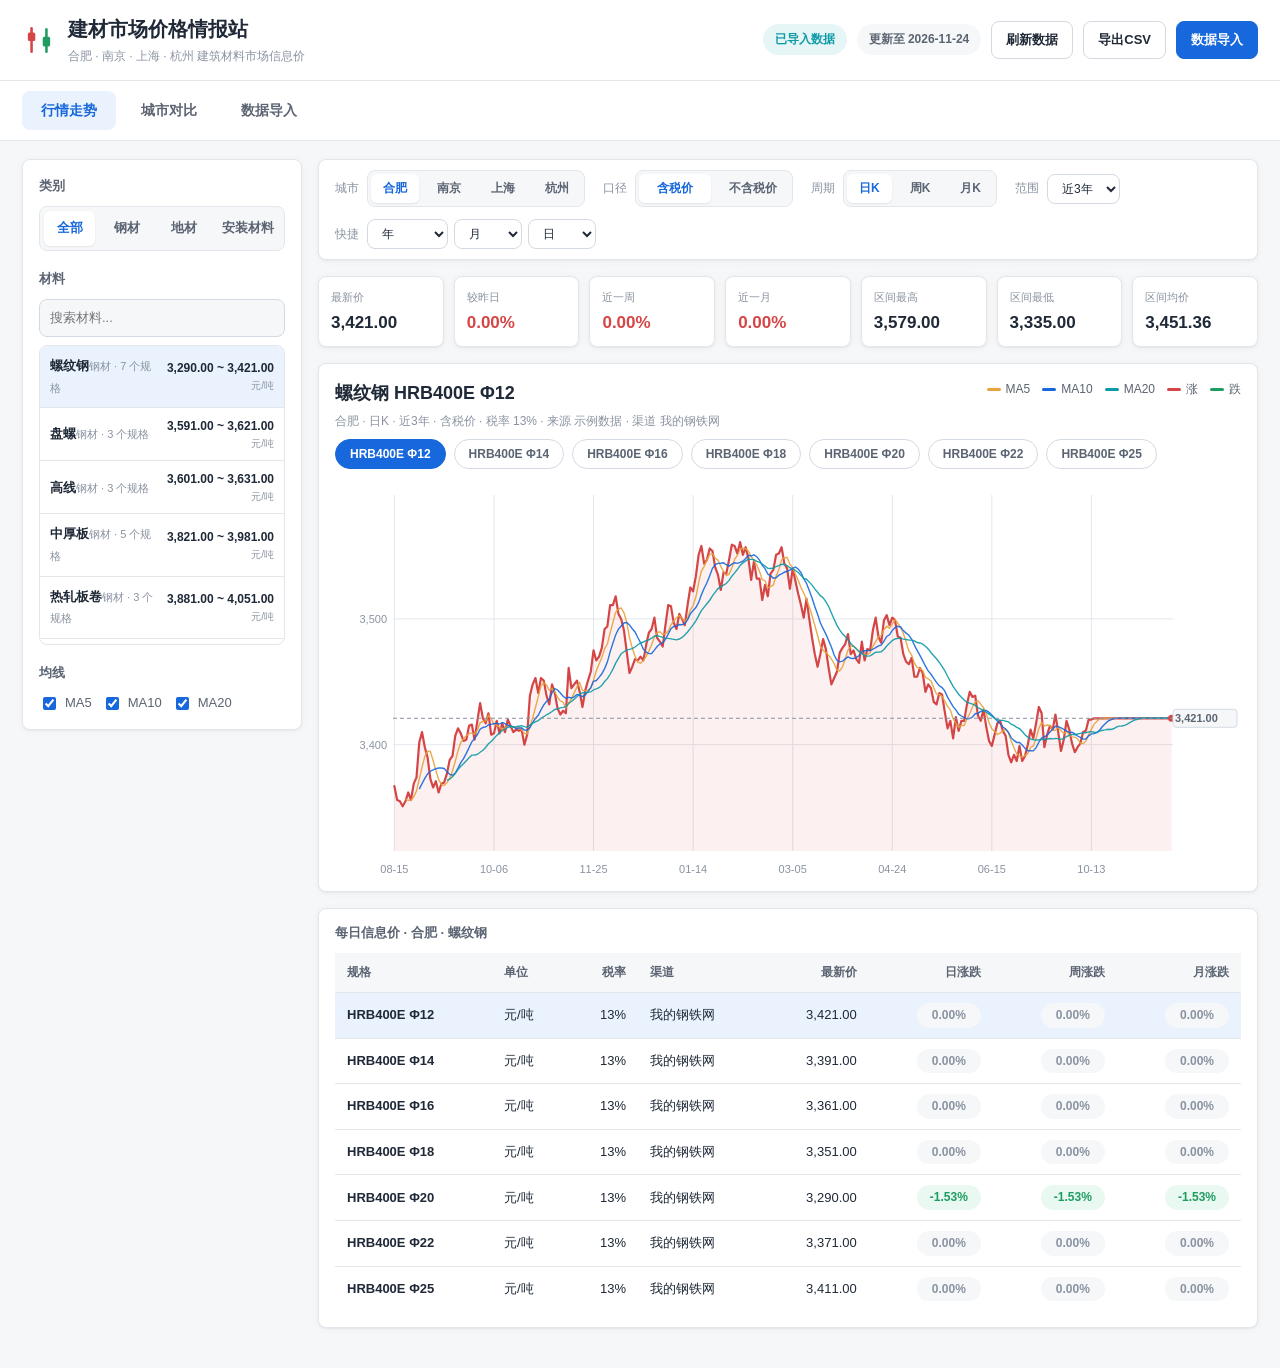
==== commit 5b1afe0a: "数据更新：接入合肥2026年11月信息价（混凝土泵送/非泵送、砂浆改元/m³）；版本号 20261124a" ====
--- a/web/price-station.html
+++ b/web/price-station.html
@@ -1356,7 +1356,7 @@
 .jump-selects{ display:flex; gap:6px; align-items:center; }
 .jump-selects .range-select{ min-width:64px; }
 .focus-line{ stroke:#2f6bff; stroke-width:1.2; stroke-dasharray:4 3; opacity:0.85; }
-.focus-dot{ fill:#2f6bff; stroke:#ffffff; stroke-width:1.5; }
+.focus-dot{ fill:#2f6bff; stroke:#ffffff; stroke-width:1.5; }
 
 </style>
 </head>
@@ -1591,7 +1591,7 @@
   </main>
 
   <div id="toast" class="toast hidden" role="status"></div>
-  <script>window.EMBEDDED_PRICES={"updatedAt":"2026-10-24T07:15:43.641Z","latestDate":"2026-10-24","channelPriority":{"我的钢铁网":5,"上海有色网":5,"广材网":4,"造价信息网":3,"手动导入":2,"示例数据":1},"records":[{"date":"2026-10-13","city":"上海","material":"ALC板","spec":"100mm 隔墙板","unit":"元/m²","price":80.24,"priceNoTax":null,"taxRate":0.13,"source":"示例数据"},{"date":"2026-10-13","city":"上海","material":"ALC板","spec":"125mm 隔墙板","unit":"元/m²","price":94.4,"priceNoTax":null,"taxRate":0.13,"source":"示例数据"},{"date":"2026-10-13","city":"上海","material":"ALC板","spec":"150mm 隔墙板","unit":"元/m²","price":108.56,"priceNoTax":null,"taxRate":0.13,"source":"示例数据"},{"date":"2026-10-13","city":"上海","material":"ALC板","spec":"200mm 隔墙板","unit":"元/m²","price":139.24,"priceNoTax":null,"taxRate":0.13,"source":"示例数据"},{"date":"2026-10-13","city":"上海","material":"ALC板","spec":"75mm 隔墙板","unit":"元/m²","price":64.9,"priceNoTax":null,"taxRate":0.13,"source":"示例数据"},{"date":"2026-10-13","city":"上海","material":"JDG电线管","spec":"JDG16","unit":"元/m","price":5.31,"priceNoTax":null,"taxRate":0.13,"source":"示例数据"},{"date":"2026-10-13","city":"上海","material":"JDG电线管","spec":"JDG20","unit":"元/m","price":7.08,"priceNoTax":null,"taxRate":0.13,"source":"示例数据"},{"date":"2026-10-13","city":"上海","material":"JDG电线管","spec":"JDG25","unit":"元/m","price":9.44,"priceNoTax":null,"taxRate":0.13,"source":"示例数据"},{"date":"2026-10-13","city":"上海","material":"JDG电线管","spec":"JDG32","unit":"元/m","price":12.98,"priceNoTax":null,"taxRate":0.13,"source":"示例数据"},{"date":"2026-10-13","city":"上海","material":"JDG电线管","spec":"JDG40","unit":"元/m","price":17.7,"priceNoTax":null,"taxRate":0.13,"source":"示例数据"},{"date":"2026-10-13","city":"上海","material":"JDG电线管","spec":"JDG50","unit":"元/m","price":25.96,"priceNoTax":null,"taxRate":0.13,"source":"示例数据"},{"date":"2026-10-13","city":"上海","material":"MPP电力管","spec":"DN110","unit":"元/m","price":44.84,"priceNoTax":null,"taxRate":0.13,"source":"示例数据"},{"date":"2026-10-13","city":"上海","material":"MPP电力管","spec":"DN160","unit":"元/m","price":80.24,"priceNoTax":null,"taxRate":0.13,"source":"示例数据"},{"date":"2026-10-13","city":"上海","material":"MPP电力管","spec":"DN200","unit":"元/m","price":123.9,"priceNoTax":null,"taxRate":0.13,"source":"示例数据"},{"date":"2026-10-13","city":"上海","material":"MPP电力管","spec":"DN250","unit":"元/m","price":182.9,"priceNoTax":null,"taxRate":0.13,"source":"示例数据"},{"date":"2026-10-13","city":"上海","material":"PE给水管","spec":"DN20","unit":"元/m","price":5.31,"priceNoTax":null,"taxRate":0.13,"source":"示例数据"},{"date":"2026-10-13","city":"上海","material":"PE给水管","spec":"DN25","unit":"元/m","price":6.49,"priceNoTax":null,"taxRate":0.13,"source":"示例数据"},{"date":"2026-10-13","city":"上海","material":"PE给水管","spec":"DN32","unit":"元/m","price":8.85,"priceNoTax":null,"taxRate":0.13,"source":"示例数据"},{"date":"2026-10-13","city":"上海","material":"PE给水管","spec":"DN40","unit":"元/m","price":11.8,"priceNoTax":null,"taxRate":0.13,"source":"示例数据"},{"date":"2026-10-13","city":"上海","material":"PE给水管","spec":"DN50","unit":"元/m","price":16.52,"priceNoTax":null,"taxRate":0.13,"source":"示例数据"},{"date":"2026-10-13","city":"上海","material":"PE给水管","spec":"DN63","unit":"元/m","price":25.96,"priceNoTax":null,"taxRate":0.13,"source":"示例数据"},{"date":"2026-10-13","city":"上海","material":"PE给水管","spec":"DN75","unit":"元/m","price":35.4,"priceNoTax":null,"taxRate":0.13,"source":"示例数据"},{"date":"2026-10-13","city":"上海","material":"PE给水管","spec":"DN90","unit":"元/m","price":49.56,"priceNoTax":null,"taxRate":0.13,"source":"示例数据"},{"date":"2026-10-13","city":"上海","material":"PPR给水管","spec":"DN20","unit":"元/m","price":10.03,"priceNoTax":null,"taxRate":0.13,"source":"示例数据"},{"date":"2026-10-13","city":"上海","material":"PPR给水管","spec":"DN25","unit":"元/m","price":14.75,"priceNoTax":null,"taxRate":0.13,"source":"示例数据"},{"date":"2026-10-13","city":"上海","material":"PPR给水管","spec":"DN32","unit":"元/m","price":21.24,"priceNoTax":null,"taxRate":0.13,"source":"示例数据"},{"date":"2026-10-13","city":"上海","material":"PPR给水管","spec":"DN40","unit":"元/m","price":29.5,"priceNoTax":null,"taxRate":0.13,"source":"示例数据"},{"date":"2026-10-13","city":"上海","material":"PPR给水管","spec":"DN50","unit":"元/m","price":42.48,"priceNoTax":null,"taxRate":0.13,"source":"示例数据"},{"date":"2026-10-13","city":"上海","material":"PPR给水管","spec":"DN63","unit":"元/m","price":64.9,"priceNoTax":null,"taxRate":0.13,"source":"示例数据"},{"date":"2026-10-13","city":"上海","material":"PVC-U排水管","spec":"DN110","unit":"元/m","price":33.04,"priceNoTax":null,"taxRate":0.13,"source":"示例数据"},{"date":"2026-10-13","city":"上海","material":"PVC-U排水管","spec":"DN160","unit":"元/m","price":64.9,"priceNoTax":null,"taxRate":0.13,"source":"示例数据"},{"date":"2026-10-13","city":"上海","material":"PVC-U排水管","spec":"DN200","unit":"元/m","price":112.1,"priceNoTax":null,"taxRate":0.13,"source":"示例数据"},{"date":"2026-10-13","city":"上海","material":"PVC-U排水管","spec":"DN250","unit":"元/m","price":177,"priceNoTax":null,"taxRate":0.13,"source":"示例数据"},{"date":"2026-10-13","city":"上海","material":"PVC-U排水管","spec":"DN50","unit":"元/m","price":10.03,"priceNoTax":null,"taxRate":0.13,"source":"示例数据"},{"date":"2026-10-13","city":"上海","material":"PVC-U排水管","spec":"DN75","unit":"元/m","price":16.52,"priceNoTax":null,"taxRate":0.13,"source":"示例数据"},{"date":"2026-10-13","city":"上海","material":"PVC-U给水管","spec":"DN20","unit":"元/m","price":4.96,"priceNoTax":null,"taxRate":0.13,"source":"示例数据"},{"date":"2026-10-13","city":"上海","material":"PVC-U给水管","spec":"DN25","unit":"元/m","price":7.08,"priceNoTax":null,"taxRate":0.13,"source":"示例数据"},{"date":"2026-10-13","city":"上海","material":"PVC-U给水管","spec":"DN32","unit":"元/m","price":10.03,"priceNoTax":null,"taxRate":0.13,"source":"示例数据"},{"date":"2026-10-13","city":"上海","material":"PVC-U给水管","spec":"DN40","unit":"元/m","price":12.98,"priceNoTax":null,"taxRate":0.13,"source":"示例数据"},{"date":"2026-10-13","city":"上海","material":"PVC-U给水管","spec":"DN50","unit":"元/m","price":17.7,"priceNoTax":null,"taxRate":0.13,"source":"示例数据"},{"date":"2026-10-13","city":"上海","material":"PVC-U给水管","spec":"DN63","unit":"元/m","price":27.14,"priceNoTax":null,"taxRate":0.13,"source":"示例数据"},{"date":"2026-10-13","city":"上海","material":"SC镀锌钢管","spec":"SC100","unit":"元/m","price":112.1,"priceNoTax":null,"taxRate":0.13,"source":"示例数据"},{"date":"2026-10-13","city":"上海","material":"SC镀锌钢管","spec":"SC15","unit":"元/m","price":11.21,"priceNoTax":null,"taxRate":0.13,"source":"示例数据"},{"date":"2026-10-13","city":"上海","material":"SC镀锌钢管","spec":"SC20","unit":"元/m","price":14.16,"priceNoTax":null,"taxRate":0.13,"source":"示例数据"},{"date":"2026-10-13","city":"上海","material":"SC镀锌钢管","spec":"SC25","unit":"元/m","price":18.88,"priceNoTax":null,"taxRate":0.13,"source":"示例数据"},{"date":"2026-10-13","city":"上海","material":"SC镀锌钢管","spec":"SC32","unit":"元/m","price":24.78,"priceNoTax":null,"taxRate":0.13,"source":"示例数据"},{"date":"2026-10-13","city":"上海","material":"SC镀锌钢管","spec":"SC40","unit":"元/m","price":31.86,"priceNoTax":null,"taxRate":0.13,"source":"示例数据"},{"date":"2026-10-13","city":"上海","material":"SC镀锌钢管","spec":"SC50","unit":"元/m","price":42.48,"priceNoTax":null,"taxRate":0.13,"source":"示例数据"},{"date":"2026-10-13","city":"上海","material":"SC镀锌钢管","spec":"SC65","unit":"元/m","price":61.36,"priceNoTax":null,"taxRate":0.13,"source":"示例数据"},{"date":"2026-10-13","city":"上海","material":"SC镀锌钢管","spec":"SC80","unit":"元/m","price":80.24,"priceNoTax":null,"taxRate":0.13,"source":"示例数据"},{"date":"2026-10-13","city":"上海","material":"不锈钢板 201","spec":"2B 1.0mm","unit":"元/吨","price":10425,"priceNoTax":null,"taxRate":0.13,"source":"示例数据"},{"date":"2026-10-13","city":"上海","material":"不锈钢板 201","spec":"2B 1.5mm","unit":"元/吨","price":10148,"priceNoTax":null,"taxRate":0.13,"source":"示例数据"},{"date":"2026-10-13","city":"上海","material":"不锈钢板 201","spec":"2B 2.0mm","unit":"元/吨","price":9944,"priceNoTax":null,"taxRate":0.13,"source":"示例数据"},{"date":"2026-10-13","city":"上海","material":"不锈钢板 201","spec":"2B 3.0mm","unit":"元/吨","price":9792,"priceNoTax":null,"taxRate":0.13,"source":"示例数据"},{"date":"2026-10-13","city":"上海","material":"不锈钢板 202","spec":"2B 2.0mm","unit":"元/吨","price":11562,"priceNoTax":null,"taxRate":0.13,"source":"示例数据"},{"date":"2026-10-13","city":"上海","material":"不锈钢板 202","spec":"2B 3.0mm","unit":"元/吨","price":11345,"priceNoTax":null,"taxRate":0.13,"source":"示例数据"},{"date":"2026-10-13","city":"上海","material":"不锈钢板 304","spec":"2B 1.0mm","unit":"元/吨","price":16274,"priceNoTax":null,"taxRate":0.13,"source":"示例数据"},{"date":"2026-10-13","city":"上海","material":"不锈钢板 304","spec":"2B 1.5mm","unit":"元/吨","price":15862,"priceNoTax":null,"taxRate":0.13,"source":"示例数据"},{"date":"2026-10-13","city":"上海","material":"不锈钢板 304","spec":"2B 2.0mm","unit":"元/吨","price":15553,"priceNoTax":null,"taxRate":0.13,"source":"示例数据"},{"date":"2026-10-13","city":"上海","material":"不锈钢板 304","spec":"2B 3.0mm","unit":"元/吨","price":15347,"priceNoTax":null,"taxRate":0.13,"source":"示例数据"},{"date":"2026-10-13","city":"上海","material":"不锈钢板 316L","spec":"2B 2.0mm","unit":"元/吨","price":25235,"priceNoTax":null,"taxRate":0.13,"source":"示例数据"},{"date":"2026-10-13","city":"上海","material":"不锈钢板 316L","spec":"2B 3.0mm","unit":"元/吨","price":24926,"priceNoTax":null,"taxRate":0.13,"source":"示例数据"},{"date":"2026-10-13","city":"上海","material":"不锈钢管 304","spec":"DN25","unit":"元/吨","price":15656,"priceNoTax":null,"taxRate":0.13,"source":"示例数据"},{"date":"2026-10-13","city":"上海","material":"不锈钢管 304","spec":"DN50","unit":"元/吨","price":15244,"priceNoTax":null,"taxRate":0.13,"source":"示例数据"},{"date":"2026-10-13","city":"上海","material":"不锈钢管 304","spec":"DN80","unit":"元/吨","price":15965,"priceNoTax":null,"taxRate":0.13,"source":"示例数据"},{"date":"2026-10-13","city":"上海","material":"不锈钢管 316L","spec":"DN25","unit":"元/吨","price":24205,"priceNoTax":null,"taxRate":0.13,"source":"示例数据"},{"date":"2026-10-13","city":"上海","material":"不锈钢管 316L","spec":"DN50","unit":"元/吨","price":23690,"priceNoTax":null,"taxRate":0.13,"source":"示例数据"},{"date":"2026-10-13","city":"上海","material":"中厚板","spec":"Q235B 10mm","unit":"元/吨","price":4099,"priceNoTax":null,"taxRate":0.13,"source":"示例数据"},{"date":"2026-10-13","city":"上海","material":"中厚板","spec":"Q235B 12mm","unit":"元/吨","price":4038,"priceNoTax":null,"taxRate":0.13,"source":"示例数据"},{"date":"2026-10-13","city":"上海","material":"中厚板","spec":"Q235B 14mm","unit":"元/吨","price":3996,"priceNoTax":null,"taxRate":0.13,"source":"示例数据"},{"date":"2026-10-13","city":"上海","material":"中厚板","spec":"Q235B 16mm","unit":"元/吨","price":3966,"priceNoTax":null,"taxRate":0.13,"source":"示例数据"},{"date":"2026-10-13","city":"上海","material":"中厚板","spec":"Q235B 20mm","unit":"元/吨","price":3935,"priceNoTax":null,"taxRate":0.13,"source":"示例数据"},{"date":"2026-10-13","city":"上海","material":"加气块","spec":"600×200×100 B06","unit":"元/m³","price":277,"priceNoTax":null,"taxRate":0.03,"source":"示例数据"},{"date":"2026-10-13","city":"上海","material":"加气块","spec":"600×200×150 B06","unit":"元/m³","price":293,"priceNoTax":null,"taxRate":0.03,"source":"示例数据"},{"date":"2026-10-13","city":"上海","material":"加气块","spec":"600×200×200 B06","unit":"元/m³","price":307,"priceNoTax":null,"taxRate":0.03,"source":"示例数据"},{"date":"2026-10-13","city":"上海","material":"加气块","spec":"600×300×200 B06","unit":"元/m³","price":336,"priceNoTax":null,"taxRate":0.03,"source":"示例数据"},{"date":"2026-10-13","city":"上海","material":"加气块","spec":"600×300×250 B06","unit":"元/m³","price":378,"priceNoTax":null,"taxRate":0.03,"source":"示例数据"},{"date":"2026-10-13","city":"上海","material":"取向硅钢","spec":"30Q120","unit":"元/吨","price":14500,"priceNoTax":null,"taxRate":0.13,"source":"示例数据"},{"date":"2026-10-13","city":"上海","material":"取向硅钢","spec":"30Q130","unit":"元/吨","price":13600,"priceNoTax":null,"taxRate":0.13,"source":"示例数据"},{"date":"2026-10-13","city":"上海","material":"商品混凝土","spec":"C15","unit":"元/m³","price":472,"priceNoTax":null,"taxRate":0.03,"source":"示例数据"},{"date":"2026-10-13","city":"上海","material":"商品混凝土","spec":"C20","unit":"元/m³","price":490,"priceNoTax":null,"taxRate":0.03,"source":"示例数据"},{"date":"2026-10-13","city":"上海","material":"商品混凝土","spec":"C25","unit":"元/m³","price":507,"priceNoTax":null,"taxRate":0.03,"source":"示例数据"},{"date":"2026-10-13","city":"上海","material":"商品混凝土","spec":"C30","unit":"元/m³","price":525,"priceNoTax":null,"taxRate":0.03,"source":"示例数据"},{"date":"2026-10-13","city":"上海","material":"商品混凝土","spec":"C35","unit":"元/m³","price":549,"priceNoTax":null,"taxRate":0.03,"source":"示例数据"},{"date":"2026-10-13","city":"上海","material":"商品混凝土","spec":"C40","unit":"元/m³","price":572,"priceNoTax":null,"taxRate":0.03,"source":"示例数据"},{"date":"2026-10-13","city":"上海","material":"商品混凝土","spec":"C45","unit":"元/m³","price":602,"priceNoTax":null,"taxRate":0.03,"source":"示例数据"},{"date":"2026-10-13","city":"上海","material":"商品混凝土","spec":"C50","unit":"元/m³","price":631,"priceNoTax":null,"taxRate":0.03,"source":"示例数据"},{"date":"2026-10-13","city":"上海","material":"地面砂浆","spec":"M15","unit":"元/吨","price":507,"priceNoTax":null,"taxRate":0.03,"source":"示例数据"},{"date":"2026-10-13","city":"上海","material":"地面砂浆","spec":"M20","unit":"元/吨","price":537,"priceNoTax":null,"taxRate":0.03,"source":"示例数据"},{"date":"2026-10-13","city":"上海","material":"抹灰砂浆","spec":"M10","unit":"元/吨","price":490,"priceNoTax":null,"taxRate":0.03,"source":"示例数据"},{"date":"2026-10-13","city":"上海","material":"抹灰砂浆","spec":"M15","unit":"元/吨","price":519,"priceNoTax":null,"taxRate":0.03,"source":"示例数据"},{"date":"2026-10-13","city":"上海","material":"抹灰砂浆","spec":"M20","unit":"元/吨","price":549,"priceNoTax":null,"taxRate":0.03,"source":"示例数据"},{"date":"2026-10-13","city":"上海","material":"抹灰砂浆","spec":"M5","unit":"元/吨","price":460,"priceNoTax":null,"taxRate":0.03,"source":"示例数据"},{"date":"2026-10-13","city":"上海","material":"无取向硅钢","spec":"50WW470","unit":"元/吨","price":7270,"priceNoTax":null,"taxRate":0.13,"source":"示例数据"},{"date":"2026-10-13","city":"上海","material":"无取向硅钢","spec":"50WW600","unit":"元/吨","price":6490,"priceNoTax":null,"taxRate":0.13,"source":"示例数据"},{"date":"2026-10-13","city":"上海","material":"无取向硅钢","spec":"50WW800","unit":"元/吨","price":5840,"priceNoTax":null,"taxRate":0.13,"source":"示例数据"},{"date":"2026-10-13","city":"上海","material":"水泥","spec":"P.C32.5 散装","unit":"元/吨","price":419,"priceNoTax":null,"taxRate":0.13,"source":"示例数据"},{"date":"2026-10-13","city":"上海","material":"水泥","spec":"P.C32.5 袋装","unit":"元/吨","price":443,"priceNoTax":null,"taxRate":0.13,"source":"示例数据"},{"date":"2026-10-13","city":"上海","material":"水泥","spec":"P.O42.5 散装","unit":"元/吨","price":454,"priceNoTax":null,"taxRate":0.13,"source":"示例数据"},{"date":"2026-10-13","city":"上海","material":"水泥","spec":"P.O42.5 袋装","unit":"元/吨","price":478,"priceNoTax":null,"taxRate":0.13,"source":"示例数据"},{"date":"2026-10-13","city":"上海","material":"水泥","spec":"P.O52.5 散装","unit":"元/吨","price":496,"priceNoTax":null,"taxRate":0.13,"source":"示例数据"},{"date":"2026-10-13","city":"上海","material":"水泥砖","spec":"190×90×40","unit":"元/块","price":0.65,"priceNoTax":null,"taxRate":0.03,"source":"示例数据"},{"date":"2026-10-13","city":"上海","material":"水泥砖","spec":"200×100×50","unit":"元/块","price":0.73,"priceNoTax":null,"taxRate":0.03,"source":"示例数据"},{"date":"2026-10-13","city":"上海","material":"水泥砖","spec":"240×115×53","unit":"元/块","price":0.5,"priceNoTax":null,"taxRate":0.03,"source":"示例数据"},{"date":"2026-10-13","city":"上海","material":"水泥砖","spec":"240×115×90","unit":"元/块","price":0.89,"priceNoTax":null,"taxRate":0.03,"source":"示例数据"},{"date":"2026-10-13","city":"上海","material":"热轧板卷","spec":"Q235B 3.0mm","unit":"元/吨","price":4172,"priceNoTax":null,"taxRate":0.13,"source":"示例数据"},{"date":"2026-10-13","city":"上海","material":"热轧板卷","spec":"Q235B 4.0mm","unit":"元/吨","price":4069,"priceNoTax":null,"taxRate":0.13,"source":"示例数据"},{"date":"2026-10-13","city":"上海","material":"热轧板卷","spec":"Q235B 5.75mm","unit":"元/吨","price":3996,"priceNoTax":null,"taxRate":0.13,"source":"示例数据"},{"date":"2026-10-13","city":"上海","material":"煤矸石","spec":"0-10mm 回填","unit":"元/吨","price":53,"priceNoTax":null,"taxRate":0.03,"source":"示例数据"},{"date":"2026-10-13","city":"上海","material":"煤矸石","spec":"10-40mm 回填","unit":"元/吨","price":45,"priceNoTax":null,"taxRate":0.03,"source":"示例数据"},{"date":"2026-10-13","city":"上海","material":"煤矸石","spec":"40-80mm 回填","unit":"元/吨","price":38,"priceNoTax":null,"taxRate":0.03,"source":"示例数据"},{"date":"2026-10-13","city":"上海","material":"煤矸石","spec":"80-150mm 回填","unit":"元/吨","price":31,"priceNoTax":null,"taxRate":0.03,"source":"示例数据"},{"date":"2026-10-13","city":"上海","material":"盘螺","spec":"HRB400 Φ10","unit":"元/吨","price":3698,"priceNoTax":null,"taxRate":0.13,"source":"示例数据"},{"date":"2026-10-13","city":"上海","material":"盘螺","spec":"HRB400 Φ12","unit":"元/吨","price":3729,"priceNoTax":null,"taxRate":0.13,"source":"示例数据"},{"date":"2026-10-13","city":"上海","material":"盘螺","spec":"HRB400 Φ8","unit":"元/吨","price":3729,"priceNoTax":null,"taxRate":0.13,"source":"示例数据"},{"date":"2026-10-13","city":"上海","material":"砂","spec":"中砂","unit":"元/吨","price":112,"priceNoTax":null,"taxRate":0.03,"source":"示例数据"},{"date":"2026-10-13","city":"上海","material":"砂","spec":"天然河砂","unit":"元/吨","price":124,"priceNoTax":null,"taxRate":0.03,"source":"示例数据"},{"date":"2026-10-13","city":"上海","material":"砂","spec":"机制砂","unit":"元/吨","price":109,"priceNoTax":null,"taxRate":0.03,"source":"示例数据"},{"date":"2026-10-13","city":"上海","material":"砂","spec":"石粉","unit":"元/吨","price":89,"priceNoTax":null,"taxRate":0.03,"source":"示例数据"},{"date":"2026-10-13","city":"上海","material":"砂","spec":"粗砂","unit":"元/吨","price":118,"priceNoTax":null,"taxRate":0.03,"source":"示例数据"},{"date":"2026-10-13","city":"上海","material":"砂","spec":"细砂","unit":"元/吨","price":104,"priceNoTax":null,"taxRate":0.03,"source":"示例数据"},{"date":"2026-10-13","city":"上海","material":"砌筑砂浆","spec":"M10","unit":"元/吨","price":484,"priceNoTax":null,"taxRate":0.03,"source":"示例数据"},{"date":"2026-10-13","city":"上海","material":"砌筑砂浆","spec":"M15","unit":"元/吨","price":513,"priceNoTax":null,"taxRate":0.03,"source":"示例数据"},{"date":"2026-10-13","city":"上海","material":"砌筑砂浆","spec":"M20","unit":"元/吨","price":543,"priceNoTax":null,"taxRate":0.03,"source":"示例数据"},{"date":"2026-10-13","city":"上海","material":"砌筑砂浆","spec":"M5","unit":"元/吨","price":448,"priceNoTax":null,"taxRate":0.03,"source":"示例数据"},{"date":"2026-10-13","city":"上海","material":"砌筑砂浆","spec":"M7.5","unit":"元/吨","price":466,"priceNoTax":null,"taxRate":0.03,"source":"示例数据"},{"date":"2026-10-13","city":"上海","material":"碎石","spec":"0-5mm","unit":"元/吨","price":112,"priceNoTax":null,"taxRate":0.03,"source":"示例数据"},{"date":"2026-10-13","city":"上海","material":"碎石","spec":"10-20mm","unit":"元/吨","price":104,"priceNoTax":null,"taxRate":0.03,"source":"示例数据"},{"date":"2026-10-13","city":"上海","material":"碎石","spec":"20-31.5mm","unit":"元/吨","price":100,"priceNoTax":null,"taxRate":0.03,"source":"示例数据"},{"date":"2026-10-13","city":"上海","material":"碎石","spec":"31.5-60mm","unit":"元/吨","price":94,"priceNoTax":null,"taxRate":0.03,"source":"示例数据"},{"date":"2026-10-13","city":"上海","material":"碎石","spec":"5-10mm","unit":"元/吨","price":109,"priceNoTax":null,"taxRate":0.03,"source":"示例数据"},{"date":"2026-10-13","city":"上海","material":"级配碎石","spec":"0-31.5mm","unit":"元/吨","price":106,"priceNoTax":null,"taxRate":0.03,"source":"示例数据"},{"date":"2026-10-13","city":"上海","material":"级配碎石","spec":"0-40mm","unit":"元/吨","price":101,"priceNoTax":null,"taxRate":0.03,"source":"示例数据"},{"date":"2026-10-13","city":"上海","material":"级配碎石","spec":"0-60mm","unit":"元/吨","price":97,"priceNoTax":null,"taxRate":0.03,"source":"示例数据"},{"date":"2026-10-13","city":"上海","material":"螺纹钢","spec":"HRB400E Φ12","unit":"元/吨","price":3523,"priceNoTax":null,"taxRate":0.13,"source":"示例数据"},{"date":"2026-10-13","city":"上海","material":"螺纹钢","spec":"HRB400E Φ14","unit":"元/吨","price":3492,"priceNoTax":null,"taxRate":0.13,"source":"示例数据"},{"date":"2026-10-13","city":"上海","material":"螺纹钢","spec":"HRB400E Φ16","unit":"元/吨","price":3461,"priceNoTax":null,"taxRate":0.13,"source":"示例数据"},{"date":"2026-10-13","city":"上海","material":"螺纹钢","spec":"HRB400E Φ18","unit":"元/吨","price":3451,"priceNoTax":null,"taxRate":0.13,"source":"示例数据"},{"date":"2026-10-13","city":"上海","material":"螺纹钢","spec":"HRB400E Φ20","unit":"元/吨","price":3440,"priceNoTax":null,"taxRate":0.13,"source":"示例数据"},{"date":"2026-10-13","city":"上海","material":"螺纹钢","spec":"HRB400E Φ22","unit":"元/吨","price":3471,"priceNoTax":null,"taxRate":0.13,"source":"示例数据"},{"date":"2026-10-13","city":"上海","material":"螺纹钢","spec":"HRB400E Φ25","unit":"元/吨","price":3512,"priceNoTax":null,"taxRate":0.13,"source":"示例数据"},{"date":"2026-10-13","city":"上海","material":"高线","spec":"HPB300 Φ10","unit":"元/吨","price":3739,"priceNoTax":null,"taxRate":0.13,"source":"示例数据"},{"date":"2026-10-13","city":"上海","material":"高线","spec":"HPB300 Φ6.5","unit":"元/吨","price":3729,"priceNoTax":null,"taxRate":0.13,"source":"示例数据"},{"date":"2026-10-13","city":"上海","material":"高线","spec":"HPB300 Φ8","unit":"元/吨","price":3708,"priceNoTax":null,"taxRate":0.13,"source":"示例数据"},{"date":"2026-10-13","city":"南京","material":"ALC板","spec":"100mm 隔墙板","unit":"元/m²","price":71.4,"priceNoTax":null,"taxRate":0.13,"source":"示例数据"},{"date":"2026-10-13","city":"南京","material":"ALC板","spec":"125mm 隔墙板","unit":"元/m²","price":84,"priceNoTax":null,"taxRate":0.13,"source":"示例数据"},{"date":"2026-10-13","city":"南京","material":"ALC板","spec":"150mm 隔墙板","unit":"元/m²","price":96.6,"priceNoTax":null,"taxRate":0.13,"source":"示例数据"},{"date":"2026-10-13","city":"南京","material":"ALC板","spec":"200mm 隔墙板","unit":"元/m²","price":123.9,"priceNoTax":null,"taxRate":0.13,"source":"示例数据"},{"date":"2026-10-13","city":"南京","material":"ALC板","spec":"75mm 隔墙板","unit":"元/m²","price":57.75,"priceNoTax":null,"taxRate":0.13,"source":"示例数据"},{"date":"2026-10-13","city":"南京","material":"JDG电线管","spec":"JDG16","unit":"元/m","price":4.73,"priceNoTax":null,"taxRate":0.13,"source":"示例数据"},{"date":"2026-10-13","city":"南京","material":"JDG电线管","spec":"JDG20","unit":"元/m","price":6.3,"priceNoTax":null,"taxRate":0.13,"source":"示例数据"},{"date":"2026-10-13","city":"南京","material":"JDG电线管","spec":"JDG25","unit":"元/m","price":8.4,"priceNoTax":null,"taxRate":0.13,"source":"示例数据"},{"date":"2026-10-13","city":"南京","material":"JDG电线管","spec":"JDG32","unit":"元/m","price":11.55,"priceNoTax":null,"taxRate":0.13,"source":"示例数据"},{"date":"2026-10-13","city":"南京","material":"JDG电线管","spec":"JDG40","unit":"元/m","price":15.75,"priceNoTax":null,"taxRate":0.13,"source":"示例数据"},{"date":"2026-10-13","city":"南京","material":"JDG电线管","spec":"JDG50","unit":"元/m","price":23.1,"priceNoTax":null,"taxRate":0.13,"source":"示例数据"},{"date":"2026-10-13","city":"南京","material":"MPP电力管","spec":"DN110","unit":"元/m","price":39.9,"priceNoTax":null,"taxRate":0.13,"source":"示例数据"},{"date":"2026-10-13","city":"南京","material":"MPP电力管","spec":"DN160","unit":"元/m","price":71.4,"priceNoTax":null,"taxRate":0.13,"source":"示例数据"},{"date":"2026-10-13","city":"南京","material":"MPP电力管","spec":"DN200","unit":"元/m","price":110.25,"priceNoTax":null,"taxRate":0.13,"source":"示例数据"},{"date":"2026-10-13","city":"南京","material":"MPP电力管","spec":"DN250","unit":"元/m","price":162.75,"priceNoTax":null,"taxRate":0.13,"source":"示例数据"},{"date":"2026-10-13","city":"南京","material":"PE给水管","spec":"DN20","unit":"元/m","price":4.73,"priceNoTax":null,"taxRate":0.13,"source":"示例数据"},{"date":"2026-10-13","city":"南京","material":"PE给水管","spec":"DN25","unit":"元/m","price":5.78,"priceNoTax":null,"taxRate":0.13,"source":"示例数据"},{"date":"2026-10-13","city":"南京","material":"PE给水管","spec":"DN32","unit":"元/m","price":7.88,"priceNoTax":null,"taxRate":0.13,"source":"示例数据"},{"date":"2026-10-13","city":"南京","material":"PE给水管","spec":"DN40","unit":"元/m","price":10.5,"priceNoTax":null,"taxRate":0.13,"source":"示例数据"},{"date":"2026-10-13","city":"南京","material":"PE给水管","spec":"DN50","unit":"元/m","price":14.7,"priceNoTax":null,"taxRate":0.13,"source":"示例数据"},{"date":"2026-10-13","city":"南京","material":"PE给水管","spec":"DN63","unit":"元/m","price":23.1,"priceNoTax":null,"taxRate":0.13,"source":"示例数据"},{"date":"2026-10-13","city":"南京","material":"PE给水管","spec":"DN75","unit":"元/m","price":31.5,"priceNoTax":null,"taxRate":0.13,"source":"示例数据"},{"date":"2026-10-13","city":"南京","material":"PE给水管","spec":"DN90","unit":"元/m","price":44.1,"priceNoTax":null,"taxRate":0.13,"source":"示例数据"},{"date":"2026-10-13","city":"南京","material":"PPR给水管","spec":"DN20","unit":"元/m","price":8.93,"priceNoTax":null,"taxRate":0.13,"source":"示例数据"},{"date":"2026-10-13","city":"南京","material":"PPR给水管","spec":"DN25","unit":"元/m","price":13.13,"priceNoTax":null,"taxRate":0.13,"source":"示例数据"},{"date":"2026-10-13","city":"南京","material":"PPR给水管","spec":"DN32","unit":"元/m","price":18.9,"priceNoTax":null,"taxRate":0.13,"source":"示例数据"},{"date":"2026-10-13","city":"南京","material":"PPR给水管","spec":"DN40","unit":"元/m","price":26.25,"priceNoTax":null,"taxRate":0.13,"source":"示例数据"},{"date":"2026-10-13","city":"南京","material":"PPR给水管","spec":"DN50","unit":"元/m","price":37.8,"priceNoTax":null,"taxRate":0.13,"source":"示例数据"},{"date":"2026-10-13","city":"南京","material":"PPR给水管","spec":"DN63","unit":"元/m","price":57.75,"priceNoTax":null,"taxRate":0.13,"source":"示例数据"},{"date":"2026-10-13","city":"南京","material":"PVC-U排水管","spec":"DN110","unit":"元/m","price":29.4,"priceNoTax":null,"taxRate":0.13,"source":"示例数据"},{"date":"2026-10-13","city":"南京","material":"PVC-U排水管","spec":"DN160","unit":"元/m","price":57.75,"priceNoTax":null,"taxRate":0.13,"source":"示例数据"},{"date":"2026-10-13","city":"南京","material":"PVC-U排水管","spec":"DN200","unit":"元/m","price":99.75,"priceNoTax":null,"taxRate":0.13,"source":"示例数据"},{"date":"2026-10-13","city":"南京","material":"PVC-U排水管","spec":"DN250","unit":"元/m","price":157.5,"priceNoTax":null,"taxRate":0.13,"source":"示例数据"},{"date":"2026-10-13","city":"南京","material":"PVC-U排水管","spec":"DN50","unit":"元/m","price":8.93,"priceNoTax":null,"taxRate":0.13,"source":"示例数据"},{"date":"2026-10-13","city":"南京","material":"PVC-U排水管","spec":"DN75","unit":"元/m","price":14.7,"priceNoTax":null,"taxRate":0.13,"source":"示例数据"},{"date":"2026-10-13","city":"南京","material":"PVC-U给水管","spec":"DN20","unit":"元/m","price":4.41,"priceNoTax":null,"taxRate":0.13,"source":"示例数据"},{"date":"2026-10-13","city":"南京","material":"PVC-U给水管","spec":"DN25","unit":"元/m","price":6.3,"priceNoTax":null,"taxRate":0.13,"source":"示例数据"},{"date":"2026-10-13","city":"南京","material":"PVC-U给水管","spec":"DN32","unit":"元/m","price":8.93,"priceNoTax":null,"taxRate":0.13,"source":"示例数据"},{"date":"2026-10-13","city":"南京","material":"PVC-U给水管","spec":"DN40","unit":"元/m","price":11.55,"priceNoTax":null,"taxRate":0.13,"source":"示例数据"},{"date":"2026-10-13","city":"南京","material":"PVC-U给水管","spec":"DN50","unit":"元/m","price":15.75,"priceNoTax":null,"taxRate":0.13,"source":"示例数据"},{"date":"2026-10-13","city":"南京","material":"PVC-U给水管","spec":"DN63","unit":"元/m","price":24.15,"priceNoTax":null,"taxRate":0.13,"source":"示例数据"},{"date":"2026-10-13","city":"南京","material":"SC镀锌钢管","spec":"SC100","unit":"元/m","price":99.75,"priceNoTax":null,"taxRate":0.13,"source":"示例数据"},{"date":"2026-10-13","city":"南京","material":"SC镀锌钢管","spec":"SC15","unit":"元/m","price":9.98,"priceNoTax":null,"taxRate":0.13,"source":"示例数据"},{"date":"2026-10-13","city":"南京","material":"SC镀锌钢管","spec":"SC20","unit":"元/m","price":12.6,"priceNoTax":null,"taxRate":0.13,"source":"示例数据"},{"date":"2026-10-13","city":"南京","material":"SC镀锌钢管","spec":"SC25","unit":"元/m","price":16.8,"priceNoTax":null,"taxRate":0.13,"source":"示例数据"},{"date":"2026-10-13","city":"南京","material":"SC镀锌钢管","spec":"SC32","unit":"元/m","price":22.05,"priceNoTax":null,"taxRate":0.13,"source":"示例数据"},{"date":"2026-10-13","city":"南京","material":"SC镀锌钢管","spec":"SC40","unit":"元/m","price":28.35,"priceNoTax":null,"taxRate":0.13,"source":"示例数据"},{"date":"2026-10-13","city":"南京","material":"SC镀锌钢管","spec":"SC50","unit":"元/m","price":37.8,"priceNoTax":null,"taxRate":0.13,"source":"示例数据"},{"date":"2026-10-13","city":"南京","material":"SC镀锌钢管","spec":"SC65","unit":"元/m","price":54.6,"priceNoTax":null,"taxRate":0.13,"source":"示例数据"},{"date":"2026-10-13","city":"南京","material":"SC镀锌钢管","spec":"SC80","unit":"元/m","price":71.4,"priceNoTax":null,"taxRate":0.13,"source":"示例数据"},{"date":"2026-10-13","city":"南京","material":"不锈钢板 201","spec":"2B 1.0mm","unit":"元/吨","price":10312,"priceNoTax":null,"taxRate":0.13,"source":"示例数据"},{"date":"2026-10-13","city":"南京","material":"不锈钢板 201","spec":"2B 1.5mm","unit":"元/吨","price":10023,"priceNoTax":null,"taxRate":0.13,"source":"示例数据"},{"date":"2026-10-13","city":"南京","material":"不锈钢板 201","spec":"2B 2.0mm","unit":"元/吨","price":9821,"priceNoTax":null,"taxRate":0.13,"source":"示例数据"},{"date":"2026-10-13","city":"南京","material":"不锈钢板 201","spec":"2B 3.0mm","unit":"元/吨","price":9670,"priceNoTax":null,"taxRate":0.13,"source":"示例数据"},{"date":"2026-10-13","city":"南京","material":"不锈钢板 202","spec":"2B 2.0mm","unit":"元/吨","price":11430,"priceNoTax":null,"taxRate":0.13,"source":"示例数据"},{"date":"2026-10-13","city":"南京","material":"不锈钢板 202","spec":"2B 3.0mm","unit":"元/吨","price":11222,"priceNoTax":null,"taxRate":0.13,"source":"示例数据"},{"date":"2026-10-13","city":"南京","material":"不锈钢板 304","spec":"2B 1.0mm","unit":"元/吨","price":16037,"priceNoTax":null,"taxRate":0.13,"source":"示例数据"},{"date":"2026-10-13","city":"南京","material":"不锈钢板 304","spec":"2B 1.5mm","unit":"元/吨","price":15631,"priceNoTax":null,"taxRate":0.13,"source":"示例数据"},{"date":"2026-10-13","city":"南京","material":"不锈钢板 304","spec":"2B 2.0mm","unit":"元/吨","price":15326,"priceNoTax":null,"taxRate":0.13,"source":"示例数据"},{"date":"2026-10-13","city":"南京","material":"不锈钢板 304","spec":"2B 3.0mm","unit":"元/吨","price":15123,"priceNoTax":null,"taxRate":0.13,"source":"示例数据"},{"date":"2026-10-13","city":"南京","material":"不锈钢板 316L","spec":"2B 2.0mm","unit":"元/吨","price":24867,"priceNoTax":null,"taxRate":0.13,"source":"示例数据"},{"date":"2026-10-13","city":"南京","material":"不锈钢板 316L","spec":"2B 3.0mm","unit":"元/吨","price":24563,"priceNoTax":null,"taxRate":0.13,"source":"示例数据"},{"date":"2026-10-13","city":"南京","material":"不锈钢管 304","spec":"DN25","unit":"元/吨","price":15428,"priceNoTax":null,"taxRate":0.13,"source":"示例数据"},{"date":"2026-10-13","city":"南京","material":"不锈钢管 304","spec":"DN50","unit":"元/吨","price":15022,"priceNoTax":null,"taxRate":0.13,"source":"示例数据"},{"date":"2026-10-13","city":"南京","material":"不锈钢管 304","spec":"DN80","unit":"元/吨","price":15732,"priceNoTax":null,"taxRate":0.13,"source":"示例数据"},{"date":"2026-10-13","city":"南京","material":"不锈钢管 316L","spec":"DN25","unit":"元/吨","price":23852,"priceNoTax":null,"taxRate":0.13,"source":"示例数据"},{"date":"2026-10-13","city":"南京","material":"不锈钢管 316L","spec":"DN50","unit":"元/吨","price":23345,"priceNoTax":null,"taxRate":0.13,"source":"示例数据"},{"date":"2026-10-13","city":"南京","material":"中厚板","spec":"Q235B 10mm","unit":"元/吨","price":4040,"priceNoTax":null,"taxRate":0.13,"source":"示例数据"},{"date":"2026-10-13","city":"南京","material":"中厚板","spec":"Q235B 12mm","unit":"元/吨","price":3979,"priceNoTax":null,"taxRate":0.13,"source":"示例数据"},{"date":"2026-10-13","city":"南京","material":"中厚板","spec":"Q235B 14mm","unit":"元/吨","price":3938,"priceNoTax":null,"taxRate":0.13,"source":"示例数据"},{"date":"2026-10-13","city":"南京","material":"中厚板","spec":"Q235B 16mm","unit":"元/吨","price":3908,"priceNoTax":null,"taxRate":0.13,"source":"示例数据"},{"date":"2026-10-13","city":"南京","material":"中厚板","spec":"Q235B 20mm","unit":"元/吨","price":3877,"priceNoTax":null,"taxRate":0.13,"source":"示例数据"},{"date":"2026-10-13","city":"南京","material":"加气块","spec":"600×200×100 B06","unit":"元/m³","price":247,"priceNoTax":null,"taxRate":0.03,"source":"示例数据"},{"date":"2026-10-13","city":"南京","material":"加气块","spec":"600×200×150 B06","unit":"元/m³","price":260,"priceNoTax":null,"taxRate":0.03,"source":"示例数据"},{"date":"2026-10-13","city":"南京","material":"加气块","spec":"600×200×200 B06","unit":"元/m³","price":273,"priceNoTax":null,"taxRate":0.03,"source":"示例数据"},{"date":"2026-10-13","city":"南京","material":"加气块","spec":"600×300×200 B06","unit":"元/m³","price":299,"priceNoTax":null,"taxRate":0.03,"source":"示例数据"},{"date":"2026-10-13","city":"南京","material":"加气块","spec":"600×300×250 B06","unit":"元/m³","price":336,"priceNoTax":null,"taxRate":0.03,"source":"示例数据"},{"date":"2026-10-13","city":"南京","material":"取向硅钢","spec":"30Q120","unit":"元/吨","price":14400,"priceNoTax":null,"taxRate":0.13,"source":"示例数据"},{"date":"2026-10-13","city":"南京","material":"取向硅钢","spec":"30Q130","unit":"元/吨","price":13500,"priceNoTax":null,"taxRate":0.13,"source":"示例数据"},{"date":"2026-10-13","city":"南京","material":"商品混凝土","spec":"C15","unit":"元/m³","price":420,"priceNoTax":null,"taxRate":0.03,"source":"示例数据"},{"date":"2026-10-13","city":"南京","material":"商品混凝土","spec":"C20","unit":"元/m³","price":436,"priceNoTax":null,"taxRate":0.03,"source":"示例数据"},{"date":"2026-10-13","city":"南京","material":"商品混凝土","spec":"C25","unit":"元/m³","price":452,"priceNoTax":null,"taxRate":0.03,"source":"示例数据"},{"date":"2026-10-13","city":"南京","material":"商品混凝土","spec":"C30","unit":"元/m³","price":467,"priceNoTax":null,"taxRate":0.03,"source":"示例数据"},{"date":"2026-10-13","city":"南京","material":"商品混凝土","spec":"C35","unit":"元/m³","price":488,"priceNoTax":null,"taxRate":0.03,"source":"示例数据"},{"date":"2026-10-13","city":"南京","material":"商品混凝土","spec":"C40","unit":"元/m³","price":509,"priceNoTax":null,"taxRate":0.03,"source":"示例数据"},{"date":"2026-10-13","city":"南京","material":"商品混凝土","spec":"C45","unit":"元/m³","price":536,"priceNoTax":null,"taxRate":0.03,"source":"示例数据"},{"date":"2026-10-13","city":"南京","material":"商品混凝土","spec":"C50","unit":"元/m³","price":562,"priceNoTax":null,"taxRate":0.03,"source":"示例数据"},{"date":"2026-10-13","city":"南京","material":"地面砂浆","spec":"M15","unit":"元/吨","price":452,"priceNoTax":null,"taxRate":0.03,"source":"示例数据"},{"date":"2026-10-13","city":"南京","material":"地面砂浆","spec":"M20","unit":"元/吨","price":478,"priceNoTax":null,"taxRate":0.03,"source":"示例数据"},{"date":"2026-10-13","city":"南京","material":"抹灰砂浆","spec":"M10","unit":"元/吨","price":436,"priceNoTax":null,"taxRate":0.03,"source":"示例数据"},{"date":"2026-10-13","city":"南京","material":"抹灰砂浆","spec":"M15","unit":"元/吨","price":462,"priceNoTax":null,"taxRate":0.03,"source":"示例数据"},{"date":"2026-10-13","city":"南京","material":"抹灰砂浆","spec":"M20","unit":"元/吨","price":488,"priceNoTax":null,"taxRate":0.03,"source":"示例数据"},{"date":"2026-10-13","city":"南京","material":"抹灰砂浆","spec":"M5","unit":"元/吨","price":410,"priceNoTax":null,"taxRate":0.03,"source":"示例数据"},{"date":"2026-10-13","city":"南京","material":"无取向硅钢","spec":"50WW470","unit":"元/吨","price":7210,"priceNoTax":null,"taxRate":0.13,"source":"示例数据"},{"date":"2026-10-13","city":"南京","material":"无取向硅钢","spec":"50WW600","unit":"元/吨","price":6435,"priceNoTax":null,"taxRate":0.13,"source":"示例数据"},{"date":"2026-10-13","city":"南京","material":"无取向硅钢","spec":"50WW800","unit":"元/吨","price":5795,"priceNoTax":null,"taxRate":0.13,"source":"示例数据"},{"date":"2026-10-13","city":"南京","material":"水泥","spec":"P.C32.5 散装","unit":"元/吨","price":373,"priceNoTax":null,"taxRate":0.13,"source":"示例数据"},{"date":"2026-10-13","city":"南京","material":"水泥","spec":"P.C32.5 袋装","unit":"元/吨","price":394,"priceNoTax":null,"taxRate":0.13,"source":"示例数据"},{"date":"2026-10-13","city":"南京","material":"水泥","spec":"P.O42.5 散装","unit":"元/吨","price":404,"priceNoTax":null,"taxRate":0.13,"source":"示例数据"},{"date":"2026-10-13","city":"南京","material":"水泥","spec":"P.O42.5 袋装","unit":"元/吨","price":425,"priceNoTax":null,"taxRate":0.13,"source":"示例数据"},{"date":"2026-10-13","city":"南京","material":"水泥","spec":"P.O52.5 散装","unit":"元/吨","price":441,"priceNoTax":null,"taxRate":0.13,"source":"示例数据"},{"date":"2026-10-13","city":"南京","material":"水泥砖","spec":"190×90×40","unit":"元/块","price":0.58,"priceNoTax":null,"taxRate":0.03,"source":"示例数据"},{"date":"2026-10-13","city":"南京","material":"水泥砖","spec":"200×100×50","unit":"元/块","price":0.65,"priceNoTax":null,"taxRate":0.03,"source":"示例数据"},{"date":"2026-10-13","city":"南京","material":"水泥砖","spec":"240×115×53","unit":"元/块","price":0.44,"priceNoTax":null,"taxRate":0.03,"source":"示例数据"},{"date":"2026-10-13","city":"南京","material":"水泥砖","spec":"240×115×90","unit":"元/块","price":0.79,"priceNoTax":null,"taxRate":0.03,"source":"示例数据"},{"date":"2026-10-13","city":"南京","material":"热轧板卷","spec":"Q235B 3.0mm","unit":"元/吨","price":4111,"priceNoTax":null,"taxRate":0.13,"source":"示例数据"},{"date":"2026-10-13","city":"南京","material":"热轧板卷","spec":"Q235B 4.0mm","unit":"元/吨","price":4009,"priceNoTax":null,"taxRate":0.13,"source":"示例数据"},{"date":"2026-10-13","city":"南京","material":"热轧板卷","spec":"Q235B 5.75mm","unit":"元/吨","price":3938,"priceNoTax":null,"taxRate":0.13,"source":"示例数据"},{"date":"2026-10-13","city":"南京","material":"煤矸石","spec":"0-10mm 回填","unit":"元/吨","price":47,"priceNoTax":null,"taxRate":0.03,"source":"示例数据"},{"date":"2026-10-13","city":"南京","material":"煤矸石","spec":"10-40mm 回填","unit":"元/吨","price":40,"priceNoTax":null,"taxRate":0.03,"source":"示例数据"},{"date":"2026-10-13","city":"南京","material":"煤矸石","spec":"40-80mm 回填","unit":"元/吨","price":34,"priceNoTax":null,"taxRate":0.03,"source":"示例数据"},{"date":"2026-10-13","city":"南京","material":"煤矸石","spec":"80-150mm 回填","unit":"元/吨","price":27,"priceNoTax":null,"taxRate":0.03,"source":"示例数据"},{"date":"2026-10-13","city":"南京","material":"盘螺","spec":"HRB400 Φ10","unit":"元/吨","price":3644,"priceNoTax":null,"taxRate":0.13,"source":"示例数据"},{"date":"2026-10-13","city":"南京","material":"盘螺","spec":"HRB400 Φ12","unit":"元/吨","price":3674,"priceNoTax":null,"taxRate":0.13,"source":"示例数据"},{"date":"2026-10-13","city":"南京","material":"盘螺","spec":"HRB400 Φ8","unit":"元/吨","price":3674,"priceNoTax":null,"taxRate":0.13,"source":"示例数据"},{"date":"2026-10-13","city":"南京","material":"砂","spec":"中砂","unit":"元/吨","price":100,"priceNoTax":null,"taxRate":0.03,"source":"示例数据"},{"date":"2026-10-13","city":"南京","material":"砂","spec":"天然河砂","unit":"元/吨","price":110,"priceNoTax":null,"taxRate":0.03,"source":"示例数据"},{"date":"2026-10-13","city":"南京","material":"砂","spec":"机制砂","unit":"元/吨","price":97,"priceNoTax":null,"taxRate":0.03,"source":"示例数据"},{"date":"2026-10-13","city":"南京","material":"砂","spec":"石粉","unit":"元/吨","price":79,"priceNoTax":null,"taxRate":0.03,"source":"示例数据"},{"date":"2026-10-13","city":"南京","material":"砂","spec":"粗砂","unit":"元/吨","price":105,"priceNoTax":null,"taxRate":0.03,"source":"示例数据"},{"date":"2026-10-13","city":"南京","material":"砂","spec":"细砂","unit":"元/吨","price":92,"priceNoTax":null,"taxRate":0.03,"source":"示例数据"},{"date":"2026-10-13","city":"南京","material":"砌筑砂浆","spec":"M10","unit":"元/吨","price":431,"priceNoTax":null,"taxRate":0.03,"source":"示例数据"},{"date":"2026-10-13","city":"南京","material":"砌筑砂浆","spec":"M15","unit":"元/吨","price":457,"priceNoTax":null,"taxRate":0.03,"source":"示例数据"},{"date":"2026-10-13","city":"南京","material":"砌筑砂浆","spec":"M20","unit":"元/吨","price":483,"priceNoTax":null,"taxRate":0.03,"source":"示例数据"},{"date":"2026-10-13","city":"南京","material":"砌筑砂浆","spec":"M5","unit":"元/吨","price":399,"priceNoTax":null,"taxRate":0.03,"source":"示例数据"},{"date":"2026-10-13","city":"南京","material":"砌筑砂浆","spec":"M7.5","unit":"元/吨","price":415,"priceNoTax":null,"taxRate":0.03,"source":"示例数据"},{"date":"2026-10-13","city":"南京","material":"碎石","spec":"0-5mm","unit":"元/吨","price":100,"priceNoTax":null,"taxRate":0.03,"source":"示例数据"},{"date":"2026-10-13","city":"南京","material":"碎石","spec":"10-20mm","unit":"元/吨","price":92,"priceNoTax":null,"taxRate":0.03,"source":"示例数据"},{"date":"2026-10-13","city":"南京","material":"碎石","spec":"20-31.5mm","unit":"元/吨","price":89,"priceNoTax":null,"taxRate":0.03,"source":"示例数据"},{"date":"2026-10-13","city":"南京","material":"碎石","spec":"31.5-60mm","unit":"元/吨","price":84,"priceNoTax":null,"taxRate":0.03,"source":"示例数据"},{"date":"2026-10-13","city":"南京","material":"碎石","spec":"5-10mm","unit":"元/吨","price":97,"priceNoTax":null,"taxRate":0.03,"source":"示例数据"},{"date":"2026-10-13","city":"南京","material":"级配碎石","spec":"0-31.5mm","unit":"元/吨","price":95,"priceNoTax":null,"taxRate":0.03,"source":"示例数据"},{"date":"2026-10-13","city":"南京","material":"级配碎石","spec":"0-40mm","unit":"元/吨","price":90,"priceNoTax":null,"taxRate":0.03,"source":"示例数据"},{"date":"2026-10-13","city":"南京","material":"级配碎石","spec":"0-60mm","unit":"元/吨","price":86,"priceNoTax":null,"taxRate":0.03,"source":"示例数据"},{"date":"2026-10-13","city":"南京","material":"螺纹钢","spec":"HRB400E Φ12","unit":"元/吨","price":3471,"priceNoTax":null,"taxRate":0.13,"source":"示例数据"},{"date":"2026-10-13","city":"南京","material":"螺纹钢","spec":"HRB400E Φ14","unit":"元/吨","price":3441,"priceNoTax":null,"taxRate":0.13,"source":"示例数据"},{"date":"2026-10-13","city":"南京","material":"螺纹钢","spec":"HRB400E Φ16","unit":"元/吨","price":3410,"priceNoTax":null,"taxRate":0.13,"source":"示例数据"},{"date":"2026-10-13","city":"南京","material":"螺纹钢","spec":"HRB400E Φ18","unit":"元/吨","price":3400,"priceNoTax":null,"taxRate":0.13,"source":"示例数据"},{"date":"2026-10-13","city":"南京","material":"螺纹钢","spec":"HRB400E Φ20","unit":"元/吨","price":3390,"priceNoTax":null,"taxRate":0.13,"source":"示例数据"},{"date":"2026-10-13","city":"南京","material":"螺纹钢","spec":"HRB400E Φ22","unit":"元/吨","price":3421,"priceNoTax":null,"taxRate":0.13,"source":"示例数据"},{"date":"2026-10-13","city":"南京","material":"螺纹钢","spec":"HRB400E Φ25","unit":"元/吨","price":3461,"priceNoTax":null,"taxRate":0.13,"source":"示例数据"},{"date":"2026-10-13","city":"南京","material":"高线","spec":"HPB300 Φ10","unit":"元/吨","price":3684,"priceNoTax":null,"taxRate":0.13,"source":"示例数据"},{"date":"2026-10-13","city":"南京","material":"高线","spec":"HPB300 Φ6.5","unit":"元/吨","price":3674,"priceNoTax":null,"taxRate":0.13,"source":"示例数据"},{"date":"2026-10-13","city":"南京","material":"高线","spec":"HPB300 Φ8","unit":"元/吨","price":3654,"priceNoTax":null,"taxRate":0.13,"source":"示例数据"},{"date":"2026-10-13","city":"合肥","material":"ALC板","spec":"100mm 隔墙板","unit":"元/m²","price":68,"priceNoTax":null,"taxRate":0.13,"source":"示例数据"},{"date":"2026-10-13","city":"合肥","material":"ALC板","spec":"125mm 隔墙板","unit":"元/m²","price":80,"priceNoTax":null,"taxRate":0.13,"source":"示例数据"},{"date":"2026-10-13","city":"合肥","material":"ALC板","spec":"150mm 隔墙板","unit":"元/m²","price":92,"priceNoTax":null,"taxRate":0.13,"source":"示例数据"},{"date":"2026-10-13","city":"合肥","material":"ALC板","spec":"200mm 隔墙板","unit":"元/m²","price":118,"priceNoTax":null,"taxRate":0.13,"source":"示例数据"},{"date":"2026-10-13","city":"合肥","material":"ALC板","spec":"75mm 隔墙板","unit":"元/m²","price":55,"priceNoTax":null,"taxRate":0.13,"source":"示例数据"},{"date":"2026-10-13","city":"合肥","material":"JDG电线管","spec":"JDG16","unit":"元/m","price":4.5,"priceNoTax":null,"taxRate":0.13,"source":"示例数据"},{"date":"2026-10-13","city":"合肥","material":"JDG电线管","spec":"JDG20","unit":"元/m","price":6,"priceNoTax":null,"taxRate":0.13,"source":"示例数据"},{"date":"2026-10-13","city":"合肥","material":"JDG电线管","spec":"JDG25","unit":"元/m","price":8,"priceNoTax":null,"taxRate":0.13,"source":"示例数据"},{"date":"2026-10-13","city":"合肥","material":"JDG电线管","spec":"JDG32","unit":"元/m","price":11,"priceNoTax":null,"taxRate":0.13,"source":"示例数据"},{"date":"2026-10-13","city":"合肥","material":"JDG电线管","spec":"JDG40","unit":"元/m","price":15,"priceNoTax":null,"taxRate":0.13,"source":"示例数据"},{"date":"2026-10-13","city":"合肥","material":"JDG电线管","spec":"JDG50","unit":"元/m","price":22,"priceNoTax":null,"taxRate":0.13,"source":"示例数据"},{"date":"2026-10-13","city":"合肥","material":"MPP电力管","spec":"DN110","unit":"元/m","price":38,"priceNoTax":null,"taxRate":0.13,"source":"示例数据"},{"date":"2026-10-13","city":"合肥","material":"MPP电力管","spec":"DN160","unit":"元/m","price":68,"priceNoTax":null,"taxRate":0.13,"source":"示例数据"},{"date":"2026-10-13","city":"合肥","material":"MPP电力管","spec":"DN200","unit":"元/m","price":105,"priceNoTax":null,"taxRate":0.13,"source":"示例数据"},{"date":"2026-10-13","city":"合肥","material":"MPP电力管","spec":"DN250","unit":"元/m","price":155,"priceNoTax":null,"taxRate":0.13,"source":"示例数据"},{"date":"2026-10-13","city":"合肥","material":"PE给水管","spec":"DN20","unit":"元/m","price":4.5,"priceNoTax":null,"taxRate":0.13,"source":"示例数据"},{"date":"2026-10-13","city":"合肥","material":"PE给水管","spec":"DN25","unit":"元/m","price":5.5,"priceNoTax":null,"taxRate":0.13,"source":"示例数据"},{"date":"2026-10-13","city":"合肥","material":"PE给水管","spec":"DN32","unit":"元/m","price":7.5,"priceNoTax":null,"taxRate":0.13,"source":"示例数据"},{"date":"2026-10-13","city":"合肥","material":"PE给水管","spec":"DN40","unit":"元/m","price":10,"priceNoTax":null,"taxRate":0.13,"source":"示例数据"},{"date":"2026-10-13","city":"合肥","material":"PE给水管","spec":"DN50","unit":"元/m","price":14,"priceNoTax":null,"taxRate":0.13,"source":"示例数据"},{"date":"2026-10-13","city":"合肥","material":"PE给水管","spec":"DN63","unit":"元/m","price":22,"priceNoTax":null,"taxRate":0.13,"source":"示例数据"},{"date":"2026-10-13","city":"合肥","material":"PE给水管","spec":"DN75","unit":"元/m","price":30,"priceNoTax":null,"taxRate":0.13,"source":"示例数据"},{"date":"2026-10-13","city":"合肥","material":"PE给水管","spec":"DN90","unit":"元/m","price":42,"priceNoTax":null,"taxRate":0.13,"source":"示例数据"},{"date":"2026-10-13","city":"合肥","material":"PPR给水管","spec":"DN20","unit":"元/m","price":8.5,"priceNoTax":null,"taxRate":0.13,"source":"示例数据"},{"date":"2026-10-13","city":"合肥","material":"PPR给水管","spec":"DN25","unit":"元/m","price":12.5,"priceNoTax":null,"taxRate":0.13,"source":"示例数据"},{"date":"2026-10-13","city":"合肥","material":"PPR给水管","spec":"DN32","unit":"元/m","price":18,"priceNoTax":null,"taxRate":0.13,"source":"示例数据"},{"date":"2026-10-13","city":"合肥","material":"PPR给水管","spec":"DN40","unit":"元/m","price":25,"priceNoTax":null,"taxRate":0.13,"source":"示例数据"},{"date":"2026-10-13","city":"合肥","material":"PPR给水管","spec":"DN50","unit":"元/m","price":36,"priceNoTax":null,"taxRate":0.13,"source":"示例数据"},{"date":"2026-10-13","city":"合肥","material":"PPR给水管","spec":"DN63","unit":"元/m","price":55,"priceNoTax":null,"taxRate":0.13,"source":"示例数据"},{"date":"2026-10-13","city":"合肥","material":"PVC-U排水管","spec":"DN110","unit":"元/m","price":28,"priceNoTax":null,"taxRate":0.13,"source":"示例数据"},{"date":"2026-10-13","city":"合肥","material":"PVC-U排水管","spec":"DN160","unit":"元/m","price":55,"priceNoTax":null,"taxRate":0.13,"source":"示例数据"},{"date":"2026-10-13","city":"合肥","material":"PVC-U排水管","spec":"DN200","unit":"元/m","price":95,"priceNoTax":null,"taxRate":0.13,"source":"示例数据"},{"date":"2026-10-13","city":"合肥","material":"PVC-U排水管","spec":"DN250","unit":"元/m","price":150,"priceNoTax":null,"taxRate":0.13,"source":"示例数据"},{"date":"2026-10-13","city":"合肥","material":"PVC-U排水管","spec":"DN50","unit":"元/m","price":8.5,"priceNoTax":null,"taxRate":0.13,"source":"示例数据"},{"date":"2026-10-13","city":"合肥","material":"PVC-U排水管","spec":"DN75","unit":"元/m","price":14,"priceNoTax":null,"taxRate":0.13,"source":"示例数据"},{"date":"2026-10-13","city":"合肥","material":"PVC-U给水管","spec":"DN20","unit":"元/m","price":4.2,"priceNoTax":null,"taxRate":0.13,"source":"示例数据"},{"date":"2026-10-13","city":"合肥","material":"PVC-U给水管","spec":"DN25","unit":"元/m","price":6,"priceNoTax":null,"taxRate":0.13,"source":"示例数据"},{"date":"2026-10-13","city":"合肥","material":"PVC-U给水管","spec":"DN32","unit":"元/m","price":8.5,"priceNoTax":null,"taxRate":0.13,"source":"示例数据"},{"date":"2026-10-13","city":"合肥","material":"PVC-U给水管","spec":"DN40","unit":"元/m","price":11,"priceNoTax":null,"taxRate":0.13,"source":"示例数据"},{"date":"2026-10-13","city":"合肥","material":"PVC-U给水管","spec":"DN50","unit":"元/m","price":15,"priceNoTax":null,"taxRate":0.13,"source":"示例数据"},{"date":"2026-10-13","city":"合肥","material":"PVC-U给水管","spec":"DN63","unit":"元/m","price":23,"priceNoTax":null,"taxRate":0.13,"source":"示例数据"},{"date":"2026-10-13","city":"合肥","material":"SC镀锌钢管","spec":"SC100","unit":"元/m","price":95,"priceNoTax":null,"taxRate":0.13,"source":"示例数据"},{"date":"2026-10-13","city":"合肥","material":"SC镀锌钢管","spec":"SC15","unit":"元/m","price":9.5,"priceNoTax":null,"taxRate":0.13,"source":"示例数据"},{"date":"2026-10-13","city":"合肥","material":"SC镀锌钢管","spec":"SC20","unit":"元/m","price":12,"priceNoTax":null,"taxRate":0.13,"source":"示例数据"},{"date":"2026-10-13","city":"合肥","material":"SC镀锌钢管","spec":"SC25","unit":"元/m","price":16,"priceNoTax":null,"taxRate":0.13,"source":"示例数据"},{"date":"2026-10-13","city":"合肥","material":"SC镀锌钢管","spec":"SC32","unit":"元/m","price":21,"priceNoTax":null,"taxRate":0.13,"source":"示例数据"},{"date":"2026-10-13","city":"合肥","material":"SC镀锌钢管","spec":"SC40","unit":"元/m","price":27,"priceNoTax":null,"taxRate":0.13,"source":"示例数据"},{"date":"2026-10-13","city":"合肥","material":"SC镀锌钢管","spec":"SC50","unit":"元/m","price":36,"priceNoTax":null,"taxRate":0.13,"source":"示例数据"},{"date":"2026-10-13","city":"合肥","material":"SC镀锌钢管","spec":"SC65","unit":"元/m","price":52,"priceNoTax":null,"taxRate":0.13,"source":"示例数据"},{"date":"2026-10-13","city":"合肥","material":"SC镀锌钢管","spec":"SC80","unit":"元/m","price":68,"priceNoTax":null,"taxRate":0.13,"source":"示例数据"},{"date":"2026-10-13","city":"合肥","material":"不锈钢板 201","spec":"2B 1.0mm","unit":"元/吨","price":10200,"priceNoTax":null,"taxRate":0.13,"source":"示例数据"},{"date":"2026-10-13","city":"合肥","material":"不锈钢板 201","spec":"2B 1.5mm","unit":"元/吨","price":9900,"priceNoTax":null,"taxRate":0.13,"source":"示例数据"},{"date":"2026-10-13","city":"合肥","material":"不锈钢板 201","spec":"2B 2.0mm","unit":"元/吨","price":9700,"priceNoTax":null,"taxRate":0.13,"source":"示例数据"},{"date":"2026-10-13","city":"合肥","material":"不锈钢板 201","spec":"2B 3.0mm","unit":"元/吨","price":9550,"priceNoTax":null,"taxRate":0.13,"source":"示例数据"},{"date":"2026-10-13","city":"合肥","material":"不锈钢板 202","spec":"2B 2.0mm","unit":"元/吨","price":11300,"priceNoTax":null,"taxRate":0.13,"source":"示例数据"},{"date":"2026-10-13","city":"合肥","material":"不锈钢板 202","spec":"2B 3.0mm","unit":"元/吨","price":11100,"priceNoTax":null,"taxRate":0.13,"source":"示例数据"},{"date":"2026-10-13","city":"合肥","material":"不锈钢板 304","spec":"2B 1.0mm","unit":"元/吨","price":15800,"priceNoTax":null,"taxRate":0.13,"source":"示例数据"},{"date":"2026-10-13","city":"合肥","material":"不锈钢板 304","spec":"2B 1.5mm","unit":"元/吨","price":15400,"priceNoTax":null,"taxRate":0.13,"source":"示例数据"},{"date":"2026-10-13","city":"合肥","material":"不锈钢板 304","spec":"2B 2.0mm","unit":"元/吨","price":15100,"priceNoTax":null,"taxRate":0.13,"source":"示例数据"},{"date":"2026-10-13","city":"合肥","material":"不锈钢板 304","spec":"2B 3.0mm","unit":"元/吨","price":14900,"priceNoTax":null,"taxRate":0.13,"source":"示例数据"},{"date":"2026-10-13","city":"合肥","material":"不锈钢板 316L","spec":"2B 2.0mm","unit":"元/吨","price":24500,"priceNoTax":null,"taxRate":0.13,"source":"示例数据"},{"date":"2026-10-13","city":"合肥","material":"不锈钢板 316L","spec":"2B 3.0mm","unit":"元/吨","price":24200,"priceNoTax":null,"taxRate":0.13,"source":"示例数据"},{"date":"2026-10-13","city":"合肥","material":"不锈钢管 304","spec":"DN25","unit":"元/吨","price":15200,"priceNoTax":null,"taxRate":0.13,"source":"示例数据"},{"date":"2026-10-13","city":"合肥","material":"不锈钢管 304","spec":"DN50","unit":"元/吨","price":14800,"priceNoTax":null,"taxRate":0.13,"source":"示例数据"},{"date":"2026-10-13","city":"合肥","material":"不锈钢管 304","spec":"DN80","unit":"元/吨","price":15500,"priceNoTax":null,"taxRate":0.13,"source":"示例数据"},{"date":"2026-10-13","city":"合肥","material":"不锈钢管 316L","spec":"DN25","unit":"元/吨","price":23500,"priceNoTax":null,"taxRate":0.13,"source":"示例数据"},{"date":"2026-10-13","city":"合肥","material":"不锈钢管 316L","spec":"DN50","unit":"元/吨","price":23000,"priceNoTax":null,"taxRate":0.13,"source":"示例数据"},{"date":"2026-10-13","city":"合肥","material":"中厚板","spec":"Q235B 10mm","unit":"元/吨","price":3980,"priceNoTax":null,"taxRate":0.13,"source":"示例数据"},{"date":"2026-10-13","city":"合肥","material":"中厚板","spec":"Q235B 12mm","unit":"元/吨","price":3920,"priceNoTax":null,"taxRate":0.13,"source":"示例数据"},{"date":"2026-10-13","city":"合肥","material":"中厚板","spec":"Q235B 14mm","unit":"元/吨","price":3880,"priceNoTax":null,"taxRate":0.13,"source":"示例数据"},{"date":"2026-10-13","city":"合肥","material":"中厚板","spec":"Q235B 16mm","unit":"元/吨","price":3850,"priceNoTax":null,"taxRate":0.13,"source":"示例数据"},{"date":"2026-10-13","city":"合肥","material":"中厚板","spec":"Q235B 20mm","unit":"元/吨","price":3820,"priceNoTax":null,"taxRate":0.13,"source":"示例数据"},{"date":"2026-10-13","city":"合肥","material":"加气块","spec":"600×200×100 B06","unit":"元/m³","price":235,"priceNoTax":null,"taxRate":0.03,"source":"示例数据"},{"date":"2026-10-13","city":"合肥","material":"加气块","spec":"600×200×150 B06","unit":"元/m³","price":248,"priceNoTax":null,"taxRate":0.03,"source":"示例数据"},{"date":"2026-10-13","city":"合肥","material":"加气块","spec":"600×200×200 B06","unit":"元/m³","price":260,"priceNoTax":null,"taxRate":0.03,"source":"示例数据"},{"date":"2026-10-13","city":"合肥","material":"加气块","spec":"600×300×200 B06","unit":"元/m³","price":285,"priceNoTax":null,"taxRate":0.03,"source":"示例数据"},{"date":"2026-10-13","city":"合肥","material":"加气块","spec":"600×300×250 B06","unit":"元/m³","price":320,"priceNoTax":null,"taxRate":0.03,"source":"示例数据"},{"date":"2026-10-13","city":"合肥","material":"取向硅钢","spec":"30Q120","unit":"元/吨","price":14300,"priceNoTax":null,"taxRate":0.13,"source":"示例数据"},{"date":"2026-10-13","city":"合肥","material":"取向硅钢","spec":"30Q130","unit":"元/吨","price":13400,"priceNoTax":null,"taxRate":0.13,"source":"示例数据"},{"date":"2026-10-13","city":"合肥","material":"商品混凝土","spec":"C15","unit":"元/m³","price":400,"priceNoTax":null,"taxRate":0.03,"source":"示例数据"},{"date":"2026-10-13","city":"合肥","material":"商品混凝土","spec":"C20","unit":"元/m³","price":415,"priceNoTax":null,"taxRate":0.03,"source":"示例数据"},{"date":"2026-10-13","city":"合肥","material":"商品混凝土","spec":"C25","unit":"元/m³","price":430,"priceNoTax":null,"taxRate":0.03,"source":"示例数据"},{"date":"2026-10-13","city":"合肥","material":"商品混凝土","spec":"C30","unit":"元/m³","price":445,"priceNoTax":null,"taxRate":0.03,"source":"示例数据"},{"date":"2026-10-13","city":"合肥","material":"商品混凝土","spec":"C35","unit":"元/m³","price":465,"priceNoTax":null,"taxRate":0.03,"source":"示例数据"},{"date":"2026-10-13","city":"合肥","material":"商品混凝土","spec":"C40","unit":"元/m³","price":485,"priceNoTax":null,"taxRate":0.03,"source":"示例数据"},{"date":"2026-10-13","city":"合肥","material":"商品混凝土","spec":"C45","unit":"元/m³","price":510,"priceNoTax":null,"taxRate":0.03,"source":"示例数据"},{"date":"2026-10-13","city":"合肥","material":"商品混凝土","spec":"C50","unit":"元/m³","price":535,"priceNoTax":null,"taxRate":0.03,"source":"示例数据"},{"date":"2026-10-13","city":"合肥","material":"地面砂浆","spec":"M15","unit":"元/吨","price":430,"priceNoTax":null,"taxRate":0.03,"source":"示例数据"},{"date":"2026-10-13","city":"合肥","material":"地面砂浆","spec":"M20","unit":"元/吨","price":455,"priceNoTax":null,"taxRate":0.03,"source":"示例数据"},{"date":"2026-10-13","city":"合肥","material":"抹灰砂浆","spec":"M10","unit":"元/吨","price":415,"priceNoTax":null,"taxRate":0.03,"source":"示例数据"},{"date":"2026-10-13","city":"合肥","material":"抹灰砂浆","spec":"M15","unit":"元/吨","price":440,"priceNoTax":null,"taxRate":0.03,"source":"示例数据"},{"date":"2026-10-13","city":"合肥","material":"抹灰砂浆","spec":"M20","unit":"元/吨","price":465,"priceNoTax":null,"taxRate":0.03,"source":"示例数据"},{"date":"2026-10-13","city":"合肥","material":"抹灰砂浆","spec":"M5","unit":"元/吨","price":390,"priceNoTax":null,"taxRate":0.03,"source":"示例数据"},{"date":"2026-10-13","city":"合肥","material":"无取向硅钢","spec":"50WW470","unit":"元/吨","price":7150,"priceNoTax":null,"taxRate":0.13,"source":"示例数据"},{"date":"2026-10-13","city":"合肥","material":"无取向硅钢","spec":"50WW600","unit":"元/吨","price":6380,"priceNoTax":null,"taxRate":0.13,"source":"示例数据"},{"date":"2026-10-13","city":"合肥","material":"水泥","spec":"P.C32.5 散装","unit":"元/吨","price":355,"priceNoTax":null,"taxRate":0.13,"source":"示例数据"},{"date":"2026-10-13","city":"合肥","material":"水泥","spec":"P.C32.5 袋装","unit":"元/吨","price":375,"priceNoTax":null,"taxRate":0.13,"source":"示例数据"},{"date":"2026-10-13","city":"合肥","material":"水泥","spec":"P.O42.5 散装","unit":"元/吨","price":385,"priceNoTax":null,"taxRate":0.13,"source":"示例数据"},{"date":"2026-10-13","city":"合肥","material":"水泥","spec":"P.O42.5 袋装","unit":"元/吨","price":405,"priceNoTax":null,"taxRate":0.13,"source":"示例数据"},{"date":"2026-10-13","city":"合肥","material":"水泥","spec":"P.O52.5 散装","unit":"元/吨","price":420,"priceNoTax":null,"taxRate":0.13,"source":"示例数据"},{"date":"2026-10-13","city":"合肥","material":"水泥砖","spec":"190×90×40","unit":"元/块","price":0.55,"priceNoTax":null,"taxRate":0.03,"source":"示例数据"},{"date":"2026-10-13","city":"合肥","material":"水泥砖","spec":"200×100×50","unit":"元/块","price":0.62,"priceNoTax":null,"taxRate":0.03,"source":"示例数据"},{"date":"2026-10-13","city":"合肥","material":"水泥砖","spec":"240×115×53","unit":"元/块","price":0.42,"priceNoTax":null,"taxRate":0.03,"source":"示例数据"},{"date":"2026-10-13","city":"合肥","material":"水泥砖","spec":"240×115×90","unit":"元/块","price":0.75,"priceNoTax":null,"taxRate":0.03,"source":"示例数据"},{"date":"2026-10-13","city":"合肥","material":"热轧板卷","spec":"Q235B 3.0mm","unit":"元/吨","price":4050,"priceNoTax":null,"taxRate":0.13,"source":"示例数据"},{"date":"2026-10-13","city":"合肥","material":"热轧板卷","spec":"Q235B 4.0mm","unit":"元/吨","price":3950,"priceNoTax":null,"taxRate":0.13,"source":"示例数据"},{"date":"2026-10-13","city":"合肥","material":"热轧板卷","spec":"Q235B 5.75mm","unit":"元/吨","price":3880,"priceNoTax":null,"taxRate":0.13,"source":"示例数据"},{"date":"2026-10-13","city":"合肥","material":"煤矸石","spec":"0-10mm 回填","unit":"元/吨","price":45,"priceNoTax":null,"taxRate":0.03,"source":"示例数据"},{"date":"2026-10-13","city":"合肥","material":"煤矸石","spec":"10-40mm 回填","unit":"元/吨","price":38,"priceNoTax":null,"taxRate":0.03,"source":"示例数据"},{"date":"2026-10-13","city":"合肥","material":"煤矸石","spec":"40-80mm 回填","unit":"元/吨","price":32,"priceNoTax":null,"taxRate":0.03,"source":"示例数据"},{"date":"2026-10-13","city":"合肥","material":"煤矸石","spec":"80-150mm 回填","unit":"元/吨","price":26,"priceNoTax":null,"taxRate":0.03,"source":"示例数据"},{"date":"2026-10-13","city":"合肥","material":"盘螺","spec":"HRB400 Φ10","unit":"元/吨","price":3590,"priceNoTax":null,"taxRate":0.13,"source":"示例数据"},{"date":"2026-10-13","city":"合肥","material":"盘螺","spec":"HRB400 Φ12","unit":"元/吨","price":3620,"priceNoTax":null,"taxRate":0.13,"source":"示例数据"},{"date":"2026-10-13","city":"合肥","material":"盘螺","spec":"HRB400 Φ8","unit":"元/吨","price":3620,"priceNoTax":null,"taxRate":0.13,"source":"示例数据"},{"date":"2026-10-13","city":"合肥","material":"砂","spec":"中砂","unit":"元/吨","price":95,"priceNoTax":null,"taxRate":0.03,"source":"示例数据"},{"date":"2026-10-13","city":"合肥","material":"砂","spec":"天然河砂","unit":"元/吨","price":105,"priceNoTax":null,"taxRate":0.03,"source":"示例数据"},{"date":"2026-10-13","city":"合肥","material":"砂","spec":"机制砂","unit":"元/吨","price":92,"priceNoTax":null,"taxRate":0.03,"source":"示例数据"},{"date":"2026-10-13","city":"合肥","material":"砂","spec":"石粉","unit":"元/吨","price":75,"priceNoTax":null,"taxRate":0.03,"source":"示例数据"},{"date":"2026-10-13","city":"合肥","material":"砂","spec":"粗砂","unit":"元/吨","price":100,"priceNoTax":null,"taxRate":0.03,"source":"示例数据"},{"date":"2026-10-13","city":"合肥","material":"砂","spec":"细砂","unit":"元/吨","price":88,"priceNoTax":null,"taxRate":0.03,"source":"示例数据"},{"date":"2026-10-13","city":"合肥","material":"砌筑砂浆","spec":"M10","unit":"元/吨","price":410,"priceNoTax":null,"taxRate":0.03,"source":"示例数据"},{"date":"2026-10-13","city":"合肥","material":"砌筑砂浆","spec":"M15","unit":"元/吨","price":435,"priceNoTax":null,"taxRate":0.03,"source":"示例数据"},{"date":"2026-10-13","city":"合肥","material":"砌筑砂浆","spec":"M20","unit":"元/吨","price":460,"priceNoTax":null,"taxRate":0.03,"source":"示例数据"},{"date":"2026-10-13","city":"合肥","material":"砌筑砂浆","spec":"M5","unit":"元/吨","price":380,"priceNoTax":null,"taxRate":0.03,"source":"示例数据"},{"date":"2026-10-13","city":"合肥","material":"砌筑砂浆","spec":"M7.5","unit":"元/吨","price":395,"priceNoTax":null,"taxRate":0.03,"source":"示例数据"},{"date":"2026-10-13","city":"合肥","material":"碎石","spec":"0-5mm","unit":"元/吨","price":95,"priceNoTax":null,"taxRate":0.03,"source":"示例数据"},{"date":"2026-10-13","city":"合肥","material":"碎石","spec":"10-20mm","unit":"元/吨","price":88,"priceNoTax":null,"taxRate":0.03,"source":"示例数据"},{"date":"2026-10-13","city":"合肥","material":"碎石","spec":"20-31.5mm","unit":"元/吨","price":85,"priceNoTax":null,"taxRate":0.03,"source":"示例数据"},{"date":"2026-10-13","city":"合肥","material":"碎石","spec":"31.5-60mm","unit":"元/吨","price":80,"priceNoTax":null,"taxRate":0.03,"source":"示例数据"},{"date":"2026-10-13","city":"合肥","material":"碎石","spec":"5-10mm","unit":"元/吨","price":92,"priceNoTax":null,"taxRate":0.03,"source":"示例数据"},{"date":"2026-10-13","city":"合肥","material":"级配碎石","spec":"0-31.5mm","unit":"元/吨","price":90,"priceNoTax":null,"taxRate":0.03,"source":"示例数据"},{"date":"2026-10-13","city":"合肥","material":"级配碎石","spec":"0-40mm","unit":"元/吨","price":86,"priceNoTax":null,"taxRate":0.03,"source":"示例数据"},{"date":"2026-10-13","city":"合肥","material":"级配碎石","spec":"0-60mm","unit":"元/吨","price":82,"priceNoTax":null,"taxRate":0.03,"source":"示例数据"},{"date":"2026-10-13","city":"合肥","material":"螺纹钢","spec":"HRB400E Φ12","unit":"元/吨","price":3420,"priceNoTax":null,"taxRate":0.13,"source":"示例数据"},{"date":"2026-10-13","city":"合肥","material":"螺纹钢","spec":"HRB400E Φ14","unit":"元/吨","price":3390,"priceNoTax":null,"taxRate":0.13,"source":"示例数据"},{"date":"2026-10-13","city":"合肥","material":"螺纹钢","spec":"HRB400E Φ16","unit":"元/吨","price":3360,"priceNoTax":null,"taxRate":0.13,"source":"示例数据"},{"date":"2026-10-13","city":"合肥","material":"螺纹钢","spec":"HRB400E Φ18","unit":"元/吨","price":3350,"priceNoTax":null,"taxRate":0.13,"source":"示例数据"},{"date":"2026-10-13","city":"合肥","material":"螺纹钢","spec":"HRB400E Φ20","unit":"元/吨","price":3340,"priceNoTax":null,"taxRate":0.13,"source":"示例数据"},{"date":"2026-10-13","city":"合肥","material":"螺纹钢","spec":"HRB400E Φ22","unit":"元/吨","price":3370,"priceNoTax":null,"taxRate":0.13,"source":"示例数据"},{"date":"2026-10-13","city":"合肥","material":"螺纹钢","spec":"HRB400E Φ25","unit":"元/吨","price":3410,"priceNoTax":null,"taxRate":0.13,"source":"示例数据"},{"date":"2026-10-13","city":"合肥","material":"高线","spec":"HPB300 Φ10","unit":"元/吨","price":3630,"priceNoTax":null,"taxRate":0.13,"source":"示例数据"},{"date":"2026-10-13","city":"合肥","material":"高线","spec":"HPB300 Φ6.5","unit":"元/吨","price":3620,"priceNoTax":null,"taxRate":0.13,"source":"示例数据"},{"date":"2026-10-13","city":"合肥","material":"高线","spec":"HPB300 Φ8","unit":"元/吨","price":3600,"priceNoTax":null,"taxRate":0.13,"source":"示例数据"},{"date":"2026-10-13","city":"杭州","material":"ALC板","spec":"100mm 隔墙板","unit":"元/m²","price":76.16,"priceNoTax":null,"taxRate":0.13,"source":"示例数据"},{"date":"2026-10-13","city":"杭州","material":"ALC板","spec":"125mm 隔墙板","unit":"元/m²","price":89.6,"priceNoTax":null,"taxRate":0.13,"source":"示例数据"},{"date":"2026-10-13","city":"杭州","material":"ALC板","spec":"150mm 隔墙板","unit":"元/m²","price":103.04,"priceNoTax":null,"taxRate":0.13,"source":"示例数据"},{"date":"2026-10-13","city":"杭州","material":"ALC板","spec":"200mm 隔墙板","unit":"元/m²","price":132.16,"priceNoTax":null,"taxRate":0.13,"source":"示例数据"},{"date":"2026-10-13","city":"杭州","material":"ALC板","spec":"75mm 隔墙板","unit":"元/m²","price":61.6,"priceNoTax":null,"taxRate":0.13,"source":"示例数据"},{"date":"2026-10-13","city":"杭州","material":"JDG电线管","spec":"JDG16","unit":"元/m","price":5.04,"priceNoTax":null,"taxRate":0.13,"source":"示例数据"},{"date":"2026-10-13","city":"杭州","material":"JDG电线管","spec":"JDG20","unit":"元/m","price":6.72,"priceNoTax":null,"taxRate":0.13,"source":"示例数据"},{"date":"2026-10-13","city":"杭州","material":"JDG电线管","spec":"JDG25","unit":"元/m","price":8.96,"priceNoTax":null,"taxRate":0.13,"source":"示例数据"},{"date":"2026-10-13","city":"杭州","material":"JDG电线管","spec":"JDG32","unit":"元/m","price":12.32,"priceNoTax":null,"taxRate":0.13,"source":"示例数据"},{"date":"2026-10-13","city":"杭州","material":"JDG电线管","spec":"JDG40","unit":"元/m","price":16.8,"priceNoTax":null,"taxRate":0.13,"source":"示例数据"},{"date":"2026-10-13","city":"杭州","material":"JDG电线管","spec":"JDG50","unit":"元/m","price":24.64,"priceNoTax":null,"taxRate":0.13,"source":"示例数据"},{"date":"2026-10-13","city":"杭州","material":"MPP电力管","spec":"DN110","unit":"元/m","price":42.56,"priceNoTax":null,"taxRate":0.13,"source":"示例数据"},{"date":"2026-10-13","city":"杭州","material":"MPP电力管","spec":"DN160","unit":"元/m","price":76.16,"priceNoTax":null,"taxRate":0.13,"source":"示例数据"},{"date":"2026-10-13","city":"杭州","material":"MPP电力管","spec":"DN200","unit":"元/m","price":117.6,"priceNoTax":null,"taxRate":0.13,"source":"示例数据"},{"date":"2026-10-13","city":"杭州","material":"MPP电力管","spec":"DN250","unit":"元/m","price":173.6,"priceNoTax":null,"taxRate":0.13,"source":"示例数据"},{"date":"2026-10-13","city":"杭州","material":"PE给水管","spec":"DN20","unit":"元/m","price":5.04,"priceNoTax":null,"taxRate":0.13,"source":"示例数据"},{"date":"2026-10-13","city":"杭州","material":"PE给水管","spec":"DN25","unit":"元/m","price":6.16,"priceNoTax":null,"taxRate":0.13,"source":"示例数据"},{"date":"2026-10-13","city":"杭州","material":"PE给水管","spec":"DN32","unit":"元/m","price":8.4,"priceNoTax":null,"taxRate":0.13,"source":"示例数据"},{"date":"2026-10-13","city":"杭州","material":"PE给水管","spec":"DN40","unit":"元/m","price":11.2,"priceNoTax":null,"taxRate":0.13,"source":"示例数据"},{"date":"2026-10-13","city":"杭州","material":"PE给水管","spec":"DN50","unit":"元/m","price":15.68,"priceNoTax":null,"taxRate":0.13,"source":"示例数据"},{"date":"2026-10-13","city":"杭州","material":"PE给水管","spec":"DN63","unit":"元/m","price":24.64,"priceNoTax":null,"taxRate":0.13,"source":"示例数据"},{"date":"2026-10-13","city":"杭州","material":"PE给水管","spec":"DN75","unit":"元/m","price":33.6,"priceNoTax":null,"taxRate":0.13,"source":"示例数据"},{"date":"2026-10-13","city":"杭州","material":"PE给水管","spec":"DN90","unit":"元/m","price":47.04,"priceNoTax":null,"taxRate":0.13,"source":"示例数据"},{"date":"2026-10-13","city":"杭州","material":"PPR给水管","spec":"DN20","unit":"元/m","price":9.52,"priceNoTax":null,"taxRate":0.13,"source":"示例数据"},{"date":"2026-10-13","city":"杭州","material":"PPR给水管","spec":"DN25","unit":"元/m","price":14,"priceNoTax":null,"taxRate":0.13,"source":"示例数据"},{"date":"2026-10-13","city":"杭州","material":"PPR给水管","spec":"DN32","unit":"元/m","price":20.16,"priceNoTax":null,"taxRate":0.13,"source":"示例数据"},{"date":"2026-10-13","city":"杭州","material":"PPR给水管","spec":"DN40","unit":"元/m","price":28,"priceNoTax":null,"taxRate":0.13,"source":"示例数据"},{"date":"2026-10-13","city":"杭州","material":"PPR给水管","spec":"DN50","unit":"元/m","price":40.32,"priceNoTax":null,"taxRate":0.13,"source":"示例数据"},{"date":"2026-10-13","city":"杭州","material":"PPR给水管","spec":"DN63","unit":"元/m","price":61.6,"priceNoTax":null,"taxRate":0.13,"source":"示例数据"},{"date":"2026-10-13","city":"杭州","material":"PVC-U排水管","spec":"DN110","unit":"元/m","price":31.36,"priceNoTax":null,"taxRate":0.13,"source":"示例数据"},{"date":"2026-10-13","city":"杭州","material":"PVC-U排水管","spec":"DN160","unit":"元/m","price":61.6,"priceNoTax":null,"taxRate":0.13,"source":"示例数据"},{"date":"2026-10-13","city":"杭州","material":"PVC-U排水管","spec":"DN200","unit":"元/m","price":106.4,"priceNoTax":null,"taxRate":0.13,"source":"示例数据"},{"date":"2026-10-13","city":"杭州","material":"PVC-U排水管","spec":"DN250","unit":"元/m","price":168,"priceNoTax":null,"taxRate":0.13,"source":"示例数据"},{"date":"2026-10-13","city":"杭州","material":"PVC-U排水管","spec":"DN50","unit":"元/m","price":9.52,"priceNoTax":null,"taxRate":0.13,"source":"示例数据"},{"date":"2026-10-13","city":"杭州","material":"PVC-U排水管","spec":"DN75","unit":"元/m","price":15.68,"priceNoTax":null,"taxRate":0.13,"source":"示例数据"},{"date":"2026-10-13","city":"杭州","material":"PVC-U给水管","spec":"DN20","unit":"元/m","price":4.7,"priceNoTax":null,"taxRate":0.13,"source":"示例数据"},{"date":"2026-10-13","city":"杭州","material":"PVC-U给水管","spec":"DN25","unit":"元/m","price":6.72,"priceNoTax":null,"taxRate":0.13,"source":"示例数据"},{"date":"2026-10-13","city":"杭州","material":"PVC-U给水管","spec":"DN32","unit":"元/m","price":9.52,"priceNoTax":null,"taxRate":0.13,"source":"示例数据"},{"date":"2026-10-13","city":"杭州","material":"PVC-U给水管","spec":"DN40","unit":"元/m","price":12.32,"priceNoTax":null,"taxRate":0.13,"source":"示例数据"},{"date":"2026-10-13","city":"杭州","material":"PVC-U给水管","spec":"DN50","unit":"元/m","price":16.8,"priceNoTax":null,"taxRate":0.13,"source":"示例数据"},{"date":"2026-10-13","city":"杭州","material":"PVC-U给水管","spec":"DN63","unit":"元/m","price":25.76,"priceNoTax":null,"taxRate":0.13,"source":"示例数据"},{"date":"2026-10-13","city":"杭州","material":"SC镀锌钢管","spec":"SC100","unit":"元/m","price":106.4,"priceNoTax":null,"taxRate":0.13,"source":"示例数据"},{"date":"2026-10-13","city":"杭州","material":"SC镀锌钢管","spec":"SC15","unit":"元/m","price":10.64,"priceNoTax":null,"taxRate":0.13,"source":"示例数据"},{"date":"2026-10-13","city":"杭州","material":"SC镀锌钢管","spec":"SC20","unit":"元/m","price":13.44,"priceNoTax":null,"taxRate":0.13,"source":"示例数据"},{"date":"2026-10-13","city":"杭州","material":"SC镀锌钢管","spec":"SC25","unit":"元/m","price":17.92,"priceNoTax":null,"taxRate":0.13,"source":"示例数据"},{"date":"2026-10-13","city":"杭州","material":"SC镀锌钢管","spec":"SC32","unit":"元/m","price":23.52,"priceNoTax":null,"taxRate":0.13,"source":"示例数据"},{"date":"2026-10-13","city":"杭州","material":"SC镀锌钢管","spec":"SC40","unit":"元/m","price":30.24,"priceNoTax":null,"taxRate":0.13,"source":"示例数据"},{"date":"2026-10-13","city":"杭州","material":"SC镀锌钢管","spec":"SC50","unit":"元/m","price":40.32,"priceNoTax":null,"taxRate":0.13,"source":"示例数据"},{"date":"2026-10-13","city":"杭州","material":"SC镀锌钢管","spec":"SC65","unit":"元/m","price":58.24,"priceNoTax":null,"taxRate":0.13,"source":"示例数据"},{"date":"2026-10-13","city":"杭州","material":"SC镀锌钢管","spec":"SC80","unit":"元/m","price":76.16,"priceNoTax":null,"taxRate":0.13,"source":"示例数据"},{"date":"2026-10-13","city":"杭州","material":"不锈钢板 201","spec":"2B 1.0mm","unit":"元/吨","price":10370,"priceNoTax":null,"taxRate":0.13,"source":"示例数据"},{"date":"2026-10-13","city":"杭州","material":"不锈钢板 201","spec":"2B 1.5mm","unit":"元/吨","price":10090,"priceNoTax":null,"taxRate":0.13,"source":"示例数据"},{"date":"2026-10-13","city":"杭州","material":"不锈钢板 201","spec":"2B 2.0mm","unit":"元/吨","price":9885,"priceNoTax":null,"taxRate":0.13,"source":"示例数据"},{"date":"2026-10-13","city":"杭州","material":"不锈钢板 201","spec":"2B 3.0mm","unit":"元/吨","price":9733,"priceNoTax":null,"taxRate":0.13,"source":"示例数据"},{"date":"2026-10-13","city":"杭州","material":"不锈钢板 202","spec":"2B 2.0mm","unit":"元/吨","price":11500,"priceNoTax":null,"taxRate":0.13,"source":"示例数据"},{"date":"2026-10-13","city":"杭州","material":"不锈钢板 202","spec":"2B 3.0mm","unit":"元/吨","price":11285,"priceNoTax":null,"taxRate":0.13,"source":"示例数据2026-10-13"},{"date":"2026-10-13","city":"杭州","material":"不锈钢板 304","spec":"2B 1.0mm","unit":"元/吨","price":16195,"priceNoTax":null,"taxRate":0.13,"source":"示例数据"},{"date":"2026-10-13","city":"杭州","material":"不锈钢板 304","spec":"2B 1.5mm","unit":"元/吨","price":15785,"priceNoTax":null,"taxRate":0.13,"source":"示例数据"},{"date":"2026-10-13","city":"杭州","material":"不锈钢板 304","spec":"2B 2.0mm","unit":"元/吨","price":15477,"priceNoTax":null,"taxRate":0.13,"source":"示例数据"},{"date":"2026-10-13","city":"杭州","material":"不锈钢板 304","spec":"2B 3.0mm","unit":"元/吨","price":15272,"priceNoTax":null,"taxRate":0.13,"source":"示例数据"},{"date":"2026-10-13","city":"杭州","material":"不锈钢板 316L","spec":"2B 2.0mm","unit":"元/吨","price":25112,"priceNoTax":null,"taxRate":0.13,"source":"示例数据"},{"date":"2026-10-13","city":"杭州","material":"不锈钢板 316L","spec":"2B 3.0mm","unit":"元/吨","price":24805,"priceNoTax":null,"taxRate":0.13,"source":"示例数据"},{"date":"2026-10-13","city":"杭州","material":"不锈钢管 304","spec":"DN25","unit":"元/吨","price":15580,"priceNoTax":null,"taxRate":0.13,"source":"示例数据"},{"date":"2026-10-13","city":"杭州","material":"不锈钢管 304","spec":"DN50","unit":"元/吨","price":15170,"priceNoTax":null,"taxRate":0.13,"source":"示例数据"},{"date":"2026-10-13","city":"杭州","material":"不锈钢管 304","spec":"DN80","unit":"元/吨","price":15887,"priceNoTax":null,"taxRate":0.13,"source":"示例数据"},{"date":"2026-10-13","city":"杭州","material":"不锈钢管 316L","spec":"DN25","unit":"元/吨","price":24087,"priceNoTax":null,"taxRate":0.13,"source":"示例数据"},{"date":"2026-10-13","city":"杭州","material":"不锈钢管 316L","spec":"DN50","unit":"元/吨","price":23575,"priceNoTax":null,"taxRate":0.13,"source":"示例数据"},{"date":"2026-10-13","city":"杭州","material":"中厚板","spec":"Q235B 10mm","unit":"元/吨","price":4079,"priceNoTax":null,"taxRate":0.13,"source":"示例数据"},{"date":"2026-10-13","city":"杭州","material":"中厚板","spec":"Q235B 12mm","unit":"元/吨","price":4018,"priceNoTax":null,"taxRate":0.13,"source":"示例数据"},{"date":"2026-10-13","city":"杭州","material":"中厚板","spec":"Q235B 14mm","unit":"元/吨","price":3977,"priceNoTax":null,"taxRate":0.13,"source":"示例数据"},{"date":"2026-10-13","city":"杭州","material":"中厚板","spec":"Q235B 16mm","unit":"元/吨","price":3946,"priceNoTax":null,"taxRate":0.13,"source":"示例数据"},{"date":"2026-10-13","city":"杭州","material":"中厚板","spec":"Q235B 20mm","unit":"元/吨","price":3915,"priceNoTax":null,"taxRate":0.13,"source":"示例数据"},{"date":"2026-10-13","city":"杭州","material":"加气块","spec":"600×200×100 B06","unit":"元/m³","price":263,"priceNoTax":null,"taxRate":0.03,"source":"示例数据"},{"date":"2026-10-13","city":"杭州","material":"加气块","spec":"600×200×150 B06","unit":"元/m³","price":278,"priceNoTax":null,"taxRate":0.03,"source":"示例数据"},{"date":"2026-10-13","city":"杭州","material":"加气块","spec":"600×200×200 B06","unit":"元/m³","price":291,"priceNoTax":null,"taxRate":0.03,"source":"示例数据"},{"date":"2026-10-13","city":"杭州","material":"加气块","spec":"600×300×200 B06","unit":"元/m³","price":319,"priceNoTax":null,"taxRate":0.03,"source":"示例数据"},{"date":"2026-10-13","city":"杭州","material":"加气块","spec":"600×300×250 B06","unit":"元/m³","price":358,"priceNoTax":null,"taxRate":0.03,"source":"示例数据"},{"date":"2026-10-13","city":"杭州","material":"取向硅钢","spec":"30Q120","unit":"元/吨","price":14450,"priceNoTax":null,"taxRate":0.13,"source":"示例数据"},{"date":"2026-10-13","city":"杭州","material":"取向硅钢","spec":"30Q130","unit":"元/吨","price":13550,"priceNoTax":null,"taxRate":0.13,"source":"示例数据"},{"date":"2026-10-13","city":"杭州","material":"商品混凝土","spec":"C15","unit":"元/m³","price":448,"priceNoTax":null,"taxRate":0.03,"source":"示例数据"},{"date":"2026-10-13","city":"杭州","material":"商品混凝土","spec":"C20","unit":"元/m³","price":465,"priceNoTax":null,"taxRate":0.03,"source":"示例数据"},{"date":"2026-10-13","city":"杭州","material":"商品混凝土","spec":"C25","unit":"元/m³","price":482,"priceNoTax":null,"taxRate":0.03,"source":"示例数据"},{"date":"2026-10-13","city":"杭州","material":"商品混凝土","spec":"C30","unit":"元/m³","price":498,"priceNoTax":null,"taxRate":0.03,"source":"示例数据"},{"date":"2026-10-13","city":"杭州","material":"商品混凝土","spec":"C35","unit":"元/m³","price":521,"priceNoTax":null,"taxRate":0.03,"source":"示例数据"},{"date":"2026-10-13","city":"杭州","material":"商品混凝土","spec":"C40","unit":"元/m³","price":543,"priceNoTax":null,"taxRate":0.03,"source":"示例数据"},{"date":"2026-10-13","city":"杭州","material":"商品混凝土","spec":"C45","unit":"元/m³","price":571,"priceNoTax":null,"taxRate":0.03,"source":"示例数据"},{"date":"2026-10-13","city":"杭州","material":"商品混凝土","spec":"C50","unit":"元/m³","price":599,"priceNoTax":null,"taxRate":0.03,"source":"示例数据"},{"date":"2026-10-13","city":"杭州","material":"地面砂浆","spec":"M15","unit":"元/吨","price":482,"priceNoTax":null,"taxRate":0.03,"source":"示例数据"},{"date":"2026-10-13","city":"杭州","material":"地面砂浆","spec":"M20","unit":"元/吨","price":510,"priceNoTax":null,"taxRate":0.03,"source":"示例数据"},{"date":"2026-10-13","city":"杭州","material":"抹灰砂浆","spec":"M10","unit":"元/吨","price":465,"priceNoTax":null,"taxRate":0.03,"source":"示例数据"},{"date":"2026-10-13","city":"杭州","material":"抹灰砂浆","spec":"M15","unit":"元/吨","price":493,"priceNoTax":null,"taxRate":0.03,"source":"示例数据"},{"date":"2026-10-13","city":"杭州","material":"抹灰砂浆","spec":"M20","unit":"元/吨","price":521,"priceNoTax":null,"taxRate":0.03,"source":"示例数据"},{"date":"2026-10-13","city":"杭州","material":"抹灰砂浆","spec":"M5","unit":"元/吨","price":437,"priceNoTax":null,"taxRate":0.03,"source":"示例数据"},{"date":"2026-10-13","city":"杭州","material":"无取向硅钢","spec":"50WW470","unit":"元/吨","price":7230,"priceNoTax":null,"taxRate":0.13,"source":"示例数据"},{"date":"2026-10-13","city":"杭州","material":"无取向硅钢","spec":"50WW600","unit":"元/吨","price":6455,"priceNoTax":null,"taxRate":0.13,"source":"示例数据"},{"date":"2026-10-13","city":"杭州","material":"无取向硅钢","spec":"50WW800","unit":"元/吨","price":5800,"priceNoTax":null,"taxRate":0.13,"source":"示例数据"},{"date":"2026-10-13","city":"杭州","material":"水泥","spec":"P.C32.5 散装","unit":"元/吨","price":398,"priceNoTax":null,"taxRate":0.13,"source":"示例数据"},{"date":"2026-10-13","city":"杭州","material":"水泥","spec":"P.C32.5 袋装","unit":"元/吨","price":420,"priceNoTax":null,"taxRate":0.13,"source":"示例数据"},{"date":"2026-10-13","city":"杭州","material":"水泥","spec":"P.O42.5 散装","unit":"元/吨","price":431,"priceNoTax":null,"taxRate":0.13,"source":"示例数据"},{"date":"2026-10-13","city":"杭州","material":"水泥","spec":"P.O42.5 袋装","unit":"元/吨","price":454,"priceNoTax":null,"taxRate":0.13,"source":"示例数据"},{"date":"2026-10-13","city":"杭州","material":"水泥","spec":"P.O52.5 散装","unit":"元/吨","price":470,"priceNoTax":null,"taxRate":0.13,"source":"示例数据"},{"date":"2026-10-13","city":"杭州","material":"水泥砖","spec":"190×90×40","unit":"元/块","price":0.62,"priceNoTax":null,"taxRate":0.03,"source":"示例数据"},{"date":"2026-10-13","city":"杭州","material":"水泥砖","spec":"200×100×50","unit":"元/块","price":0.69,"priceNoTax":null,"taxRate":0.03,"source":"示例数据"},{"date":"2026-10-13","city":"杭州","material":"水泥砖","spec":"240×115×53","unit":"元/块","price":0.47,"priceNoTax":null,"taxRate":0.03,"source":"示例数据"},{"date":"2026-10-13","city":"杭州","material":"水泥砖","spec":"240×115×90","unit":"元/块","price":0.84,"priceNoTax":null,"taxRate":0.03,"source":"示例数据"},{"date":"2026-10-13","city":"杭州","material":"热轧板卷","spec":"Q235B 3.0mm","unit":"元/吨","price":4151,"priceNoTax":null,"taxRate":0.13,"source":"示例数据"},{"date":"2026-10-13","city":"杭州","material":"热轧板卷","spec":"Q235B 4.0mm","unit":"元/吨","price":4049,"priceNoTax":null,"taxRate":0.13,"source":"示例数据"},{"date":"2026-10-13","city":"杭州","material":"热轧板卷","spec":"Q235B 5.75mm","unit":"元/吨","price":3977,"priceNoTax":null,"taxRate":0.13,"source":"示例数据"},{"date":"2026-10-13","city":"杭州","material":"煤矸石","spec":"0-10mm 回填","unit":"元/吨","price":50,"priceNoTax":null,"taxRate":0.03,"source":"示例数据"},{"date":"2026-10-13","city":"杭州","material":"煤矸石","spec":"10-40mm 回填","unit":"元/吨","price":43,"priceNoTax":null,"taxRate":0.03,"source":"示例数据"},{"date":"2026-10-13","city":"杭州","material":"煤矸石","spec":"40-80mm 回填","unit":"元/吨","price":36,"priceNoTax":null,"taxRate":0.03,"source":"示例数据"},{"date":"2026-10-13","city":"杭州","material":"煤矸石","spec":"80-150mm 回填","unit":"元/吨","price":29,"priceNoTax":null,"taxRate":0.03,"source":"示例数据"},{"date":"2026-10-13","city":"杭州","material":"盘螺","spec":"HRB400 Φ10","unit":"元/吨","price":3680,"priceNoTax":null,"taxRate":0.13,"source":"示例数据"},{"date":"2026-10-13","city":"杭州","material":"盘螺","spec":"HRB400 Φ12","unit":"元/吨","price":3710,"priceNoTax":null,"taxRate":0.13,"source":"示例数据"},{"date":"2026-10-13","city":"杭州","material":"盘螺","spec":"HRB400 Φ8","unit":"元/吨","price":3710,"priceNoTax":null,"taxRate":0.13,"source":"示例数据"},{"date":"2026-10-13","city":"杭州","material":"砂","spec":"中砂","unit":"元/吨","price":106,"priceNoTax":null,"taxRate":0.03,"source":"示例数据"},{"date":"2026-10-13","city":"杭州","material":"砂","spec":"天然河砂","unit":"元/吨","price":118,"priceNoTax":null,"taxRate":0.03,"source":"示例数据"},{"date":"2026-10-13","city":"杭州","material":"砂","spec":"机制砂","unit":"元/吨","price":103,"priceNoTax":null,"taxRate":0.03,"source":"示例数据"},{"date":"2026-10-13","city":"杭州","material":"砂","spec":"石粉","unit":"元/吨","price":84,"priceNoTax":null,"taxRate":0.03,"source":"示例数据"},{"date":"2026-10-13","city":"杭州","material":"砂","spec":"粗砂","unit":"元/吨","price":112,"priceNoTax":null,"taxRate":0.03,"source":"示例数据"},{"date":"2026-10-13","city":"杭州","material":"砂","spec":"细砂","unit":"元/吨","price":99,"priceNoTax":null,"taxRate":0.03,"source":"示例数据"},{"date":"2026-10-13","city":"杭州","material":"砌筑砂浆","spec":"M10","unit":"元/吨","price":459,"priceNoTax":null,"taxRate":0.03,"source":"示例数据"},{"date":"2026-10-13","city":"杭州","material":"砌筑砂浆","spec":"M15","unit":"元/吨","price":487,"priceNoTax":null,"taxRate":0.03,"source":"示例数据"},{"date":"2026-10-13","city":"杭州","material":"砌筑砂浆","spec":"M20","unit":"元/吨","price":515,"priceNoTax":null,"taxRate":0.03,"source":"示例数据"},{"date":"2026-10-13","city":"杭州","material":"砌筑砂浆","spec":"M5","unit":"元/吨","price":426,"priceNoTax":null,"taxRate":0.03,"source":"示例数据"},{"date":"2026-10-13","city":"杭州","material":"砌筑砂浆","spec":"M7.5","unit":"元/吨","price":442,"priceNoTax":null,"taxRate":0.03,"source":"示例数据"},{"date":"2026-10-13","city":"杭州","material":"碎石","spec":"0-5mm","unit":"元/吨","price":106,"priceNoTax":null,"taxRate":0.03,"source":"示例数据"},{"date":"2026-10-13","city":"杭州","material":"碎石","spec":"10-20mm","unit":"元/吨","price":99,"priceNoTax":null,"taxRate":0.03,"source":"示例数据"},{"date":"2026-10-13","city":"杭州","material":"碎石","spec":"20-31.5mm","unit":"元/吨","price":95,"priceNoTax":null,"taxRate":0.03,"source":"示例数据"},{"date":"2026-10-13","city":"杭州","material":"碎石","spec":"31.5-60mm","unit":"元/吨","price":90,"priceNoTax":null,"taxRate":0.03,"source":"示例数据"},{"date":"2026-10-13","city":"杭州","material":"碎石","spec":"5-10mm","unit":"元/吨","price":103,"priceNoTax":null,"taxRate":0.03,"source":"示例数据"},{"date":"2026-10-13","city":"杭州","material":"级配碎石","spec":"0-31.5mm","unit":"元/吨","price":101,"priceNoTax":null,"taxRate":0.03,"source":"示例数据"},{"date":"2026-10-13","city":"杭州","material":"级配碎石","spec":"0-40mm","unit":"元/吨","price":96,"priceNoTax":null,"taxRate":0.03,"source":"示例数据"},{"date":"2026-10-13","city":"杭州","material":"级配碎石","spec":"0-60mm","unit":"元/吨","price":92,"priceNoTax":null,"taxRate":0.03,"source":"示例数据"},{"date":"2026-10-13","city":"杭州","material":"螺纹钢","spec":"HRB400E Φ12","unit":"元/吨","price":3505,"priceNoTax":null,"taxRate":0.13,"source":"示例数据"},{"date":"2026-10-13","city":"杭州","material":"螺纹钢","spec":"HRB400E Φ14","unit":"元/吨","price":3475,"priceNoTax":null,"taxRate":0.13,"source":"示例数据"},{"date":"2026-10-13","city":"杭州","material":"螺纹钢","spec":"HRB400E Φ16","unit":"元/吨","price":3444,"priceNoTax":null,"taxRate":0.13,"source":"示例数据"},{"date":"2026-10-13","city":"杭州","material":"螺纹钢","spec":"HRB400E Φ18","unit":"元/吨","price":3434,"priceNoTax":null,"taxRate":0.13,"source":"示例数据"},{"date":"2026-10-13","city":"杭州","material":"螺纹钢","spec":"HRB400E Φ20","unit":"元/吨","price":3423,"priceNoTax":null,"taxRate":0.13,"source":"示例数据"},{"date":"2026-10-13","city":"杭州","material":"螺纹钢","spec":"HRB400E Φ22","unit":"元/吨","price":3454,"priceNoTax":null,"taxRate":0.13,"source":"示例数据"},{"date":"2026-10-13","city":"杭州","material":"螺纹钢","spec":"HRB400E Φ25","unit":"元/吨","price":3495,"priceNoTax":null,"taxRate":0.13,"source":"示例数据"},{"date":"2026-10-13","city":"杭州","material":"高线","spec":"HPB300 Φ10","unit":"元/吨","price":3721,"priceNoTax":null,"taxRate":0.13,"source":"示例数据"},{"date":"2026-10-13","city":"杭州","material":"高线","spec":"HPB300 Φ6.5","unit":"元/吨","price":3710,"priceNoTax":null,"taxRate":0.13,"source":"示例数据"},{"date":"2026-10-13","city":"杭州","material":"高线","spec":"HPB300 Φ8","unit":"元/吨","price":3690,"priceNoTax":null,"taxRate":0.13,"source":"示例数据"},{"date":"2026-10-14","city":"上海","material":"不锈钢板 201","spec":"2B 1.0mm","unit":"元/吨","price":10425,"priceNoTax":null,"taxRate":0.13,"source":"示例数据","carryForward":true},{"date":"2026-10-14","city":"上海","material":"不锈钢板 201","spec":"2B 1.5mm","unit":"元/吨","price":10148,"priceNoTax":null,"taxRate":0.13,"source":"示例数据","carryForward":true},{"date":"2026-10-14","city":"上海","material":"不锈钢板 201","spec":"2B 2.0mm","unit":"元/吨","price":9944,"priceNoTax":null,"taxRate":0.13,"source":"示例数据","carryForward":true},{"date":"2026-10-14","city":"上海","material":"不锈钢板 201","spec":"2B 3.0mm","unit":"元/吨","price":9792,"priceNoTax":null,"taxRate":0.13,"source":"示例数据","carryForward":true},{"date":"2026-10-14","city":"上海","material":"不锈钢板 202","spec":"2B 2.0mm","unit":"元/吨","price":11562,"priceNoTax":null,"taxRate":0.13,"source":"示例数据","carryForward":true},{"date":"2026-10-14","city":"上海","material":"不锈钢板 202","spec":"2B 3.0mm","unit":"元/吨","price":11345,"priceNoTax":null,"taxRate":0.13,"source":"示例数据","carryForward":true},{"date":"2026-10-14","city":"上海","material":"取向硅钢","spec":"30Q120","unit":"元/吨","price":14500,"priceNoTax":null,"taxRate":0.13,"source":"示例数据","carryForward":true},{"date":"2026-10-14","city":"上海","material":"取向硅钢","spec":"30Q130","unit":"元/吨","price":13600,"priceNoTax":null,"taxRate":0.13,"source":"示例数据","carryForward":true},{"date":"2026-10-14","city":"上海","material":"无取向硅钢","spec":"50WW470","unit":"元/吨","price":7270,"priceNoTax":null,"taxRate":0.13,"source":"示例数据","carryForward":true},{"date":"2026-10-14","city":"上海","material":"无取向硅钢","spec":"50WW600","unit":"元/吨","price":6490,"priceNoTax":null,"taxRate":0.13,"source":"示例数据","carryForward":true},{"date":"2026-10-14","city":"上海","material":"无取向硅钢","spec":"50WW800","unit":"元/吨","price":5840,"priceNoTax":null,"taxRate":0.13,"source":"示例数据","carryForward":true},{"date":"2026-10-14","city":"南京","material":"不锈钢板 201","spec":"2B 1.0mm","unit":"元/吨","price":10312,"priceNoTax":null,"taxRate":0.13,"source":"示例数据","carryForward":true},{"date":"2026-10-14","city":"南京","material":"不锈钢板 201","spec":"2B 1.5mm","unit":"元/吨","price":10023,"priceNoTax":null,"taxRate":0.13,"source":"示例数据","carryForward":true},{"date":"2026-10-14","city":"南京","material":"不锈钢板 201","spec":"2B 2.0mm","unit":"元/吨","price":9821,"priceNoTax":null,"taxRate":0.13,"source":"示例数据","carryForward":true},{"date":"2026-10-14","city":"南京","material":"不锈钢板 201","spec":"2B 3.0mm","unit":"元/吨","price":9670,"priceNoTax":null,"taxRate":0.13,"source":"示例数据","carryForward":true},{"date":"2026-10-14","city":"南京","material":"不锈钢板 202","spec":"2B 2.0mm","unit":"元/吨","price":11430,"priceNoTax":null,"taxRate":0.13,"source":"示例数据","carryForward":true},{"date":"2026-10-14","city":"南京","material":"不锈钢板 202","spec":"2B 3.0mm","unit":"元/吨","price":11222,"priceNoTax":null,"taxRate":0.13,"source":"示例数据","carryForward":true},{"date":"2026-10-14","city":"南京","material":"取向硅钢","spec":"30Q120","unit":"元/吨","price":14400,"priceNoTax":null,"taxRate":0.13,"source":"示例数据","carryForward":true},{"date":"2026-10-14","city":"南京","material":"取向硅钢","spec":"30Q130","unit":"元/吨","price":13500,"priceNoTax":null,"taxRate":0.13,"source":"示例数据","carryForward":true},{"date":"2026-10-14","city":"南京","material":"无取向硅钢","spec":"50WW470","unit":"元/吨","price":7210,"priceNoTax":null,"taxRate":0.13,"source":"示例数据","carryForward":true},{"date":"2026-10-14","city":"南京","material":"无取向硅钢","spec":"50WW600","unit":"元/吨","price":6435,"priceNoTax":null,"taxRate":0.13,"source":"示例数据","carryForward":true},{"date":"2026-10-14","city":"南京","material":"无取向硅钢","spec":"50WW800","unit":"元/吨","price":5795,"priceNoTax":null,"taxRate":0.13,"source":"示例数据","carryForward":true},{"date":"2026-10-14","city":"合肥","material":"不锈钢板 201","spec":"2B 1.0mm","unit":"元/吨","price":10200,"priceNoTax":null,"taxRate":0.13,"source":"示例数据","carryForward":true},{"date":"2026-10-14","city":"合肥","material":"不锈钢板 201","spec":"2B 1.5mm","unit":"元/吨","price":9900,"priceNoTax":null,"taxRate":0.13,"source":"示例数据","carryForward":true},{"date":"2026-10-14","city":"合肥","material":"不锈钢板 201","spec":"2B 2.0mm","unit":"元/吨","price":9700,"priceNoTax":null,"taxRate":0.13,"source":"示例数据","carryForward":true},{"date":"2026-10-14","city":"合肥","material":"不锈钢板 201","spec":"2B 3.0mm","unit":"元/吨","price":9550,"priceNoTax":null,"taxRate":0.13,"source":"示例数据","carryForward":true},{"date":"2026-10-14","city":"合肥","material":"不锈钢板 202","spec":"2B 2.0mm","unit":"元/吨","price":11300,"priceNoTax":null,"taxRate":0.13,"source":"示例数据","carryForward":true},{"date":"2026-10-14","city":"合肥","material":"不锈钢板 202","spec":"2B 3.0mm","unit":"元/吨","price":11100,"priceNoTax":null,"taxRate":0.13,"source":"示例数据","carryForward":true},{"date":"2026-10-14","city":"合肥","material":"取向硅钢","spec":"30Q120","unit":"元/吨","price":14300,"priceNoTax":null,"taxRate":0.13,"source":"示例数据","carryForward":true},{"date":"2026-10-14","city":"合肥","material":"取向硅钢","spec":"30Q130","unit":"元/吨","price":13400,"priceNoTax":null,"taxRate":0.13,"source":"示例数据","carryForward":true},{"date":"2026-10-14","city":"合肥","material":"无取向硅钢","spec":"50WW470","unit":"元/吨","price":7150,"priceNoTax":null,"taxRate":0.13,"source":"示例数据","carryForward":true},{"date":"2026-10-14","city":"合肥","material":"无取向硅钢","spec":"50WW600","unit":"元/吨","price":6380,"priceNoTax":null,"taxRate":0.13,"source":"示例数据","carryForward":true},{"date":"2026-10-14","city":"杭州","material":"不锈钢板 201","spec":"2B 1.0mm","unit":"元/吨","price":10370,"priceNoTax":null,"taxRate":0.13,"source":"示例数据","carryForward":true},{"date":"2026-10-14","city":"杭州","material":"不锈钢板 201","spec":"2B 1.5mm","unit":"元/吨","price":10090,"priceNoTax":null,"taxRate":0.13,"source":"示例数据","carryForward":true},{"date":"2026-10-14","city":"杭州","material":"不锈钢板 201","spec":"2B 2.0mm","unit":"元/吨","price":9885,"priceNoTax":null,"taxRate":0.13,"source":"示例数据","carryForward":true},{"date":"2026-10-14","city":"杭州","material":"不锈钢板 201","spec":"2B 3.0mm","unit":"元/吨","price":9733,"priceNoTax":null,"taxRate":0.13,"source":"示例数据","carryForward":true},{"date":"2026-10-14","city":"杭州","material":"不锈钢板 202","spec":"2B 2.0mm","unit":"元/吨","price":11500,"priceNoTax":null,"taxRate":0.13,"source":"示例数据","carryForward":true},{"date":"2026-10-14","city":"杭州","material":"不锈钢板 202","spec":"2B 3.0mm","unit":"元/吨","price":11285,"priceNoTax":null,"taxRate":0.13,"source":"示例数据","carryForward":true},{"date":"2026-10-14","city":"杭州","material":"取向硅钢","spec":"30Q120","unit":"元/吨","price":14450,"priceNoTax":null,"taxRate":0.13,"source":"示例数据","carryForward":true},{"date":"2026-10-14","city":"杭州","material":"取向硅钢","spec":"30Q130","unit":"元/吨","price":13550,"priceNoTax":null,"taxRate":0.13,"source":"示例数据","carryForward":true},{"date":"2026-10-14","city":"杭州","material":"无取向硅钢","spec":"50WW470","unit":"元/吨","price":7230,"priceNoTax":null,"taxRate":0.13,"source":"示例数据","carryForward":true},{"date":"2026-10-14","city":"杭州","material":"无取向硅钢","spec":"50WW600","unit":"元/吨","price":6455,"priceNoTax":null,"taxRate":0.13,"source":"示例数据","carryForward":true},{"date":"2026-10-14","city":"杭州","material":"无取向硅钢","spec":"50WW800","unit":"元/吨","price":5800,"priceNoTax":null,"taxRate":0.13,"source":"示例数据","carryForward":true},{"date":"2026-10-15","city":"上海","material":"ALC板","spec":"100mm 隔墙板","unit":"元/m²","price":80.34,"priceNoTax":null,"taxRate":0.13,"source":"示例数据"},{"date":"2026-10-15","city":"上海","material":"ALC板","spec":"125mm 隔墙板","unit":"元/m²","price":94.5,"priceNoTax":null,"taxRate":0.13,"source":"示例数据"},{"date":"2026-10-15","city":"上海","material":"ALC板","spec":"150mm 隔墙板","unit":"元/m²","price":108.66,"priceNoTax":null,"taxRate":0.13,"source":"示例数据"},{"date":"2026-10-15","city":"上海","material":"ALC板","spec":"200mm 隔墙板","unit":"元/m²","price":139.34,"priceNoTax":null,"taxRate":0.13,"source":"示例数据"},{"date":"2026-10-15","city":"上海","material":"ALC板","spec":"75mm 隔墙板","unit":"元/m²","price":65,"priceNoTax":null,"taxRate":0.13,"source":"示例数据"},{"date":"2026-10-15","city":"上海","material":"JDG电线管","spec":"JDG16","unit":"元/m","price":5.41,"priceNoTax":null,"taxRate":0.13,"source":"示例数据"},{"date":"2026-10-15","city":"上海","material":"JDG电线管","spec":"JDG20","unit":"元/m","price":7.18,"priceNoTax":null,"taxRate":0.13,"source":"示例数据"},{"date":"2026-10-15","city":"上海","material":"JDG电线管","spec":"JDG25","unit":"元/m","price":9.54,"priceNoTax":null,"taxRate":0.13,"source":"示例数据"},{"date":"2026-10-15","city":"上海","material":"JDG电线管","spec":"JDG32","unit":"元/m","price":13.08,"priceNoTax":null,"taxRate":0.13,"source":"示例数据"},{"date":"2026-10-15","city":"上海","material":"JDG电线管","spec":"JDG40","unit":"元/m","price":17.8,"priceNoTax":null,"taxRate":0.13,"source":"示例数据"},{"date":"2026-10-15","city":"上海","material":"JDG电线管","spec":"JDG50","unit":"元/m","price":26.06,"priceNoTax":null,"taxRate":0.13,"source":"示例数据"},{"date":"2026-10-15","city":"上海","material":"MPP电力管","spec":"DN110","unit":"元/m","price":44.94,"priceNoTax":null,"taxRate":0.13,"source":"示例数据"},{"date":"2026-10-15","city":"上海","material":"MPP电力管","spec":"DN160","unit":"元/m","price":80.34,"priceNoTax":null,"taxRate":0.13,"source":"示例数据"},{"date":"2026-10-15","city":"上海","material":"MPP电力管","spec":"DN200","unit":"元/m","price":124,"priceNoTax":null,"taxRate":0.13,"source":"示例数据"},{"date":"2026-10-15","city":"上海","material":"MPP电力管","spec":"DN250","unit":"元/m","price":183,"priceNoTax":null,"taxRate":0.13,"source":"示例数据"},{"date":"2026-10-15","city":"上海","material":"PE给水管","spec":"DN20","unit":"元/m","price":5.41,"priceNoTax":null,"taxRate":0.13,"source":"示例数据"},{"date":"2026-10-15","city":"上海","material":"PE给水管","spec":"DN25","unit":"元/m","price":6.59,"priceNoTax":null,"taxRate":0.13,"source":"示例数据"},{"date":"2026-10-15","city":"上海","material":"PE给水管","spec":"DN32","unit":"元/m","price":8.95,"priceNoTax":null,"taxRate":0.13,"source":"示例数据"},{"date":"2026-10-15","city":"上海","material":"PE给水管","spec":"DN40","unit":"元/m","price":11.9,"priceNoTax":null,"taxRate":0.13,"source":"示例数据"},{"date":"2026-10-15","city":"上海","material":"PE给水管","spec":"DN50","unit":"元/m","price":16.62,"priceNoTax":null,"taxRate":0.13,"source":"示例数据"},{"date":"2026-10-15","city":"上海","material":"PE给水管","spec":"DN63","unit":"元/m","price":26.06,"priceNoTax":null,"taxRate":0.13,"source":"示例数据"},{"date":"2026-10-15","city":"上海","material":"PE给水管","spec":"DN75","unit":"元/m","price":35.5,"priceNoTax":null,"taxRate":0.13,"source":"示例数据"},{"date":"2026-10-15","city":"上海","material":"PE给水管","spec":"DN90","unit":"元/m","price":49.66,"priceNoTax":null,"taxRate":0.13,"source":"示例数据"},{"date":"2026-10-15","city":"上海","material":"PPR给水管","spec":"DN20","unit":"元/m","price":10.13,"priceNoTax":null,"taxRate":0.13,"source":"示例数据"},{"date":"2026-10-15","city":"上海","material":"PPR给水管","spec":"DN25","unit":"元/m","price":14.85,"priceNoTax":null,"taxRate":0.13,"source":"示例数据"},{"date":"2026-10-15","city":"上海","material":"PPR给水管","spec":"DN32","unit":"元/m","price":21.34,"priceNoTax":null,"taxRate":0.13,"source":"示例数据"},{"date":"2026-10-15","city":"上海","material":"PPR给水管","spec":"DN40","unit":"元/m","price":29.6,"priceNoTax":null,"taxRate":0.13,"source":"示例数据"},{"date":"2026-10-15","city":"上海","material":"PPR给水管","spec":"DN50","unit":"元/m","price":42.58,"priceNoTax":null,"taxRate":0.13,"source":"示例数据"},{"date":"2026-10-15","city":"上海","material":"PPR给水管","spec":"DN63","unit":"元/m","price":65,"priceNoTax":null,"taxRate":0.13,"source":"示例数据"},{"date":"2026-10-15","city":"上海","material":"PVC-U排水管","spec":"DN110","unit":"元/m","price":33.14,"priceNoTax":null,"taxRate":0.13,"source":"示例数据"},{"date":"2026-10-15","city":"上海","material":"PVC-U排水管","spec":"DN160","unit":"元/m","price":65,"priceNoTax":null,"taxRate":0.13,"source":"示例数据"},{"date":"2026-10-15","city":"上海","material":"PVC-U排水管","spec":"DN200","unit":"元/m","price":112.2,"priceNoTax":null,"taxRate":0.13,"source":"示例数据"},{"date":"2026-10-15","city":"上海","material":"PVC-U排水管","spec":"DN250","unit":"元/m","price":177.1,"priceNoTax":null,"taxRate":0.13,"source":"示例数据"},{"date":"2026-10-15","city":"上海","material":"PVC-U排水管","spec":"DN50","unit":"元/m","price":10.13,"priceNoTax":null,"taxRate":0.13,"source":"示例数据"},{"date":"2026-10-15","city":"上海","material":"PVC-U排水管","spec":"DN75","unit":"元/m","price":16.62,"priceNoTax":null,"taxRate":0.13,"source":"示例数据"},{"date":"2026-10-15","city":"上海","material":"PVC-U给水管","spec":"DN20","unit":"元/m","price":5.06,"priceNoTax":null,"taxRate":0.13,"source":"示例数据"},{"date":"2026-10-15","city":"上海","material":"PVC-U给水管","spec":"DN25","unit":"元/m","price":7.18,"priceNoTax":null,"taxRate":0.13,"source":"示例数据"},{"date":"2026-10-15","city":"上海","material":"PVC-U给水管","spec":"DN32","unit":"元/m","price":10.13,"priceNoTax":null,"taxRate":0.13,"source":"示例数据"},{"date":"2026-10-15","city":"上海","material":"PVC-U给水管","spec":"DN40","unit":"元/m","price":13.08,"priceNoTax":null,"taxRate":0.13,"source":"示例数据"},{"date":"2026-10-15","city":"上海","material":"PVC-U给水管","spec":"DN50","unit":"元/m","price":17.8,"priceNoTax":null,"taxRate":0.13,"source":"示例数据"},{"date":"2026-10-15","city":"上海","material":"PVC-U给水管","spec":"DN63","unit":"元/m","price":27.24,"priceNoTax":null,"taxRate":0.13,"source":"示例数据"},{"date":"2026-10-15","city":"上海","material":"SC镀锌钢管","spec":"SC100","unit":"元/m","price":112.2,"priceNoTax":null,"taxRate":0.13,"source":"示例数据"},{"date":"2026-10-15","city":"上海","material":"SC镀锌钢管","spec":"SC15","unit":"元/m","price":11.31,"priceNoTax":null,"taxRate":0.13,"source":"示例数据"},{"date":"2026-10-15","city":"上海","material":"SC镀锌钢管","spec":"SC20","unit":"元/m","price":14.26,"priceNoTax":null,"taxRate":0.13,"source":"示例数据"},{"date":"2026-10-15","city":"上海","material":"SC镀锌钢管","spec":"SC25","unit":"元/m","price":18.98,"priceNoTax":null,"taxRate":0.13,"source":"示例数据"},{"date":"2026-10-15","city":"上海","material":"SC镀锌钢管","spec":"SC32","unit":"元/m","price":24.88,"priceNoTax":null,"taxRate":0.13,"source":"示例数据"},{"date":"2026-10-15","city":"上海","material":"SC镀锌钢管","spec":"SC40","unit":"元/m","price":31.96,"priceNoTax":null,"taxRate":0.13,"source":"示例数据"},{"date":"2026-10-15","city":"上海","material":"SC镀锌钢管","spec":"SC50","unit":"元/m","price":42.58,"priceNoTax":null,"taxRate":0.13,"source":"示例数据"},{"date":"2026-10-15","city":"上海","material":"SC镀锌钢管","spec":"SC65","unit":"元/m","price":61.46,"priceNoTax":null,"taxRate":0.13,"source":"示例数据"},{"date":"2026-10-15","city":"上海","material":"SC镀锌钢管","spec":"SC80","unit":"元/m","price":80.34,"priceNoTax":null,"taxRate":0.13,"source":"示例数据"},{"date":"2026-10-15","city":"上海","material":"不锈钢板 201","spec":"2B 1.0mm","unit":"元/吨","price":10425,"priceNoTax":null,"taxRate":0.13,"source":"示例数据","carryForward":true},{"date":"2026-10-15","city":"上海","material":"不锈钢板 201","spec":"2B 1.5mm","unit":"元/吨","price":10148,"priceNoTax":null,"taxRate":0.13,"source":"示例数据","carryForward":true},{"date":"2026-10-15","city":"上海","material":"不锈钢板 201","spec":"2B 2.0mm","unit":"元/吨","price":9944,"priceNoTax":null,"taxRate":0.13,"source":"示例数据","carryForward":true},{"date":"2026-10-15","city":"上海","material":"不锈钢板 201","spec":"2B 3.0mm","unit":"元/吨","price":9792,"priceNoTax":null,"taxRate":0.13,"source":"示例数据","carryForward":true},{"date":"2026-10-15","city":"上海","material":"不锈钢板 202","spec":"2B 2.0mm","unit":"元/吨","price":11562,"priceNoTax":null,"taxRate":0.13,"source":"示例数据","carryForward":true},{"date":"2026-10-15","city":"上海","material":"不锈钢板 202","spec":"2B 3.0mm","unit":"元/吨","price":11345,"priceNoTax":null,"taxRate":0.13,"source":"示例数据","carryForward":true},{"date":"2026-10-15","city":"上海","material":"不锈钢板 304","spec":"2B 1.0mm","unit":"元/吨","price":16275,"priceNoTax":null,"taxRate":0.13,"source":"示例数据"},{"date":"2026-10-15","city":"上海","material":"不锈钢板 304","spec":"2B 1.5mm","unit":"元/吨","price":15863,"priceNoTax":null,"taxRate":0.13,"source":"示例数据"},{"date":"2026-10-15","city":"上海","material":"不锈钢板 304","spec":"2B 2.0mm","unit":"元/吨","price":15554,"priceNoTax":null,"taxRate":0.13,"source":"示例数据"},{"date":"2026-10-15","city":"上海","material":"不锈钢板 304","spec":"2B 3.0mm","unit":"元/吨","price":15348,"priceNoTax":null,"taxRate":0.13,"source":"示例数据"},{"date":"2026-10-15","city":"上海","material":"不锈钢板 316L","spec":"2B 2.0mm","unit":"元/吨","price":25236,"priceNoTax":null,"taxRate":0.13,"source":"示例数据"},{"date":"2026-10-15","city":"上海","material":"不锈钢板 316L","spec":"2B 3.0mm","unit":"元/吨","price":24927,"priceNoTax":null,"taxRate":0.13,"source":"示例数据"},{"date":"2026-10-15","city":"上海","material":"不锈钢管 304","spec":"DN25","unit":"元/吨","price":15657,"priceNoTax":null,"taxRate":0.13,"source":"示例数据"},{"date":"2026-10-15","city":"上海","material":"不锈钢管 304","spec":"DN50","unit":"元/吨","price":15245,"priceNoTax":null,"taxRate":0.13,"source":"示例数据"},{"date":"2026-10-15","city":"上海","material":"不锈钢管 304","spec":"DN80","unit":"元/吨","price":15966,"priceNoTax":null,"taxRate":0.13,"source":"示例数据"},{"date":"2026-10-15","city":"上海","material":"不锈钢管 316L","spec":"DN25","unit":"元/吨","price":24206,"priceNoTax":null,"taxRate":0.13,"source":"示例数据"},{"date":"2026-10-15","city":"上海","material":"不锈钢管 316L","spec":"DN50","unit":"元/吨","price":23691,"priceNoTax":null,"taxRate":0.13,"source":"示例数据"},{"date":"2026-10-15","city":"上海","material":"中厚板","spec":"Q235B 10mm","unit":"元/吨","price":4100,"priceNoTax":null,"taxRate":0.13,"source":"示例数据"},{"date":"2026-10-15","city":"上海","material":"中厚板","spec":"Q235B 12mm","unit":"元/吨","price":4039,"priceNoTax":null,"taxRate":0.13,"source":"示例数据"},{"date":"2026-10-15","city":"上海","material":"中厚板","spec":"Q235B 14mm","unit":"元/吨","price":3997,"priceNoTax":null,"taxRate":0.13,"source":"示例数据"},{"date":"2026-10-15","city":"上海","material":"中厚板","spec":"Q235B 16mm","unit":"元/吨","price":3967,"priceNoTax":null,"taxRate":0.13,"source":"示例数据"},{"date":"2026-10-15","city":"上海","material":"中厚板","spec":"Q235B 20mm","unit":"元/吨","price":3936,"priceNoTax":null,"taxRate":0.13,"source":"示例数据"},{"date":"2026-10-15","city":"上海","material":"加气块","spec":"600×200×100 B06","unit":"元/m³","price":278,"priceNoTax":null,"taxRate":0.03,"source":"示例数据"},{"date":"2026-10-15","city":"上海","material":"加气块","spec":"600×200×150 B06","unit":"元/m³","price":294,"priceNoTax":null,"taxRate":0.03,"source":"示例数据"},{"date":"2026-10-15","city":"上海","material":"加气块","spec":"600×200×200 B06","unit":"元/m³","price":308,"priceNoTax":null,"taxRate":0.03,"source":"示例数据"},{"date":"2026-10-15","city":"上海","material":"加气块","spec":"600×300×200 B06","unit":"元/m³","price":337,"priceNoTax":null,"taxRate":0.03,"source":"示例数据"},{"date":"2026-10-15","city":"上海","material":"加气块","spec":"600×300×250 B06","unit":"元/m³","price":379,"priceNoTax":null,"taxRate":0.03,"source":"示例数据"},{"date":"2026-10-15","city":"上海","material":"取向硅钢","spec":"30Q120","unit":"元/吨","price":14500,"priceNoTax":null,"taxRate":0.13,"source":"示例数据","carryForward":true},{"date":"2026-10-15","city":"上海","material":"取向硅钢","spec":"30Q130","unit":"元/吨","price":13600,"priceNoTax":null,"taxRate":0.13,"source":"示例数据","carryForward":true},{"date":"2026-10-15","city":"上海","material":"商品混凝土","spec":"C15","unit":"元/m³","price":473,"priceNoTax":null,"taxRate":0.03,"source":"示例数据"},{"date":"2026-10-15","city":"上海","material":"商品混凝土","spec":"C20","unit":"元/m³","price":491,"priceNoTax":null,"taxRate":0.03,"source":"示例数据"},{"date":"2026-10-15","city":"上海","material":"商品混凝土","spec":"C25","unit":"元/m³","price":508,"priceNoTax":null,"taxRate":0.03,"source":"示例数据"},{"date":"2026-10-15","city":"上海","material":"商品混凝土","spec":"C30","unit":"元/m³","price":526,"priceNoTax":null,"taxRate":0.03,"source":"示例数据"},{"date":"2026-10-15","city":"上海","material":"商品混凝土","spec":"C35","unit":"元/m³","price":550,"priceNoTax":null,"taxRate":0.03,"source":"示例数据"},{"date":"2026-10-15","city":"上海","material":"商品混凝土","spec":"C40","unit":"元/m³","price":573,"priceNoTax":null,"taxRate":0.03,"source":"示例数据"},{"date":"2026-10-15","city":"上海","material":"商品混凝土","spec":"C45","unit":"元/m³","price":603,"priceNoTax":null,"taxRate":0.03,"source":"示例数据"},{"date":"2026-10-15","city":"上海","material":"商品混凝土","spec":"C50","unit":"元/m³","price":632,"priceNoTax":null,"taxRate":0.03,"source":"示例数据"},{"date":"2026-10-15","city":"上海","material":"地面砂浆","spec":"M15","unit":"元/吨","price":508,"priceNoTax":null,"taxRate":0.03,"source":"示例数据"},{"date":"2026-10-15","city":"上海","material":"地面砂浆","spec":"M20","unit":"元/吨","price":538,"priceNoTax":null,"taxRate":0.03,"source":"示例数据"},{"date":"2026-10-15","city":"上海","material":"抹灰砂浆","spec":"M10","unit":"元/吨","price":491,"priceNoTax":null,"taxRate":0.03,"source":"示例数据"},{"date":"2026-10-15","city":"上海","material":"抹灰砂浆","spec":"M15","unit":"元/吨","price":520,"priceNoTax":null,"taxRate":0.03,"source":"示例数据"},{"date":"2026-10-15","city":"上海","material":"抹灰砂浆","spec":"M20","unit":"元/吨","price":550,"priceNoTax":null,"taxRate":0.03,"source":"示例数据"},{"date":"2026-10-15","city":"上海","material":"抹灰砂浆","spec":"M5","unit":"元/吨","price":461,"priceNoTax":null,"taxRate":0.03,"source":"示例数据"},{"date":"2026-10-15","city":"上海","material":"无取向硅钢","spec":"50WW470","unit":"元/吨","price":7270,"priceNoTax":null,"taxRate":0.13,"source":"示例数据","carryForward":true},{"date":"2026-10-15","city":"上海","material":"无取向硅钢","spec":"50WW600","unit":"元/吨","price":6490,"priceNoTax":null,"taxRate":0.13,"source":"示例数据","carryForward":true},{"date":"2026-10-15","city":"上海","material":"无取向硅钢","spec":"50WW800","unit":"元/吨","price":5840,"priceNoTax":null,"taxRate":0.13,"source":"示例数据","carryForward":true},{"date":"2026-10-15","city":"上海","material":"水泥","spec":"P.C32.5 散装","unit":"元/吨","price":420,"priceNoTax":null,"taxRate":0.13,"source":"示例数据"},{"date":"2026-10-15","city":"上海","material":"水泥","spec":"P.C32.5 袋装","unit":"元/吨","price":444,"priceNoTax":null,"taxRate":0.13,"source":"示例数据"},{"date":"2026-10-15","city":"上海","material":"水泥","spec":"P.O42.5 散装","unit":"元/吨","price":455,"priceNoTax":null,"taxRate":0.13,"source":"示例数据"},{"date":"2026-10-15","city":"上海","material":"水泥","spec":"P.O42.5 袋装","unit":"元/吨","price":479,"priceNoTax":null,"taxRate":0.13,"source":"示例数据"},{"date":"2026-10-15","city":"上海","material":"水泥","spec":"P.O52.5 散装","unit":"元/吨","price":497,"priceNoTax":null,"taxRate":0.13,"source":"示例数据"},{"date":"2026-10-15","city":"上海","material":"水泥砖","spec":"190×90×40","unit":"元/块","price":0.75,"priceNoTax":null,"taxRate":0.03,"source":"示例数据"},{"date":"2026-10-15","city":"上海","material":"水泥砖","spec":"200×100×50","unit":"元/块","price":0.83,"priceNoTax":null,"taxRate":0.03,"source":"示例数据"},{"date":"2026-10-15","city":"上海","material":"水泥砖","spec":"240×115×53","unit":"元/块","price":0.6,"priceNoTax":null,"taxRate":0.03,"source":"示例数据"},{"date":"2026-10-15","city":"上海","material":"水泥砖","spec":"240×115×90","unit":"元/块","price":0.99,"priceNoTax":null,"taxRate":0.03,"source":"示例数据"},{"date":"2026-10-15","city":"上海","material":"热轧板卷","spec":"Q235B 3.0mm","unit":"元/吨","price":4173,"priceNoTax":null,"taxRate":0.13,"source":"示例数据"},{"date":"2026-10-15","city":"上海","material":"热轧板卷","spec":"Q235B 4.0mm","unit":"元/吨","price":4070,"priceNoTax":null,"taxRate":0.13,"source":"示例数据"},{"date":"2026-10-15","city":"上海","material":"热轧板卷","spec":"Q235B 5.75mm","unit":"元/吨","price":3997,"priceNoTax":null,"taxRate":0.13,"source":"示例数据"},{"date":"2026-10-15","city":"上海","material":"煤矸石","spec":"0-10mm 回填","unit":"元/吨","price":54,"priceNoTax":null,"taxRate":0.03,"source":"示例数据"},{"date":"2026-10-15","city":"上海","material":"煤矸石","spec":"10-40mm 回填","unit":"元/吨","price":46,"priceNoTax":null,"taxRate":0.03,"source":"示例数据"},{"date":"2026-10-15","city":"上海","material":"煤矸石","spec":"40-80mm 回填","unit":"元/吨","price":39,"priceNoTax":null,"taxRate":0.03,"source":"示例数据"},{"date":"2026-10-15","city":"上海","material":"煤矸石","spec":"80-150mm 回填","unit":"元/吨","price":32,"priceNoTax":null,"taxRate":0.03,"source":"示例数据"},{"date":"2026-10-15","city":"上海","material":"盘螺","spec":"HRB400 Φ10","unit":"元/吨","price":3699,"priceNoTax":null,"taxRate":0.13,"source":"示例数据"},{"date":"2026-10-15","city":"上海","material":"盘螺","spec":"HRB400 Φ12","unit":"元/吨","price":3730,"priceNoTax":null,"taxRate":0.13,"source":"示例数据"},{"date":"2026-10-15","city":"上海","material":"盘螺","spec":"HRB400 Φ8","unit":"元/吨","price":3730,"priceNoTax":null,"taxRate":0.13,"source":"示例数据"},{"date":"2026-10-15","city":"上海","material":"砂","spec":"中砂","unit":"元/吨","price":113,"priceNoTax":null,"taxRate":0.03,"source":"示例数据"},{"date":"2026-10-15","city":"上海","material":"砂","spec":"天然河砂","unit":"元/吨","price":125,"priceNoTax":null,"taxRate":0.03,"source":"示例数据"},{"date":"2026-10-15","city":"上海","material":"砂","spec":"机制砂","unit":"元/吨","price":110,"priceNoTax":null,"taxRate":0.03,"source":"示例数据"},{"date":"2026-10-15","city":"上海","material":"砂","spec":"石粉","unit":"元/吨","price":90,"priceNoTax":null,"taxRate":0.03,"source":"示例数据"},{"date":"2026-10-15","city":"上海","material":"砂","spec":"粗砂","unit":"元/吨","price":119,"priceNoTax":null,"taxRate":0.03,"source":"示例数据"},{"date":"2026-10-15","city":"上海","material":"砂","spec":"细砂","unit":"元/吨","price":105,"priceNoTax":null,"taxRate":0.03,"source":"示例数据"},{"date":"2026-10-15","city":"上海","material":"砌筑砂浆","spec":"M10","unit":"元/吨","price":485,"priceNoTax":null,"taxRate":0.03,"source":"示例数据"},{"date":"2026-10-15","city":"上海","material":"砌筑砂浆","spec":"M15","unit":"元/吨","price":514,"priceNoTax":null,"taxRate":0.03,"source":"示例数据"},{"date":"2026-10-15","city":"上海","material":"砌筑砂浆","spec":"M20","unit":"元/吨","price":544,"priceNoTax":null,"taxRate":0.03,"source":"示例数据"},{"date":"2026-10-15","city":"上海","material":"砌筑砂浆","spec":"M5","unit":"元/吨","price":449,"priceNoTax":null,"taxRate":0.03,"source":"示例数据"},{"date":"2026-10-15","city":"上海","material":"砌筑砂浆","spec":"M7.5","unit":"元/吨","price":467,"priceNoTax":null,"taxRate":0.03,"source":"示例数据"},{"date":"2026-10-15","city":"上海","material":"碎石","spec":"0-5mm","unit":"元/吨","price":113,"priceNoTax":null,"taxRate":0.03,"source":"示例数据"},{"date":"2026-10-15","city":"上海","material":"碎石","spec":"10-20mm","unit":"元/吨","price":105,"priceNoTax":null,"taxRate":0.03,"source":"示例数据"},{"date":"2026-10-15","city":"上海","material":"碎石","spec":"20-31.5mm","unit":"元/吨","price":101,"priceNoTax":null,"taxRate":0.03,"source":"示例数据"},{"date":"2026-10-15","city":"上海","material":"碎石","spec":"31.5-60mm","unit":"元/吨","price":95,"priceNoTax":null,"taxRate":0.03,"source":"示例数据"},{"date":"2026-10-15","city":"上海","material":"碎石","spec":"5-10mm","unit":"元/吨","price":110,"priceNoTax":null,"taxRate":0.03,"source":"示例数据"},{"date":"2026-10-15","city":"上海","material":"级配碎石","spec":"0-31.5mm","unit":"元/吨","price":107,"priceNoTax":null,"taxRate":0.03,"source":"示例数据"},{"date":"2026-10-15","city":"上海","material":"级配碎石","spec":"0-40mm","unit":"元/吨","price":102,"priceNoTax":null,"taxRate":0.03,"source":"示例数据"},{"date":"2026-10-15","city":"上海","material":"级配碎石","spec":"0-60mm","unit":"元/吨","price":98,"priceNoTax":null,"taxRate":0.03,"source":"示例数据"},{"date":"2026-10-15","city":"上海","material":"螺纹钢","spec":"HRB400E Φ12","unit":"元/吨","price":3524,"priceNoTax":null,"taxRate":0.13,"source":"示例数据"},{"date":"2026-10-15","city":"上海","material":"螺纹钢","spec":"HRB400E Φ14","unit":"元/吨","price":3493,"priceNoTax":null,"taxRate":0.13,"source":"示例数据"},{"date":"2026-10-15","city":"上海","material":"螺纹钢","spec":"HRB400E Φ16","unit":"元/吨","price":3462,"priceNoTax":null,"taxRate":0.13,"source":"示例数据"},{"date":"2026-10-15","city":"上海","material":"螺纹钢","spec":"HRB400E Φ18","unit":"元/吨","price":3452,"priceNoTax":null,"taxRate":0.13,"source":"示例数据"},{"date":"2026-10-15","city":"上海","material":"螺纹钢","spec":"HRB400E Φ20","unit":"元/吨","price":3441,"priceNoTax":null,"taxRate":0.13,"source":"示例数据"},{"date":"2026-10-15","city":"上海","material":"螺纹钢","spec":"HRB400E Φ22","unit":"元/吨","price":3472,"priceNoTax":null,"taxRate":0.13,"source":"示例数据"},{"date":"2026-10-15","city":"上海","material":"螺纹钢","spec":"HRB400E Φ25","unit":"元/吨","price":3513,"priceNoTax":null,"taxRate":0.13,"source":"示例数据"},{"date":"2026-10-15","city":"上海","material":"高线","spec":"HPB300 Φ10","unit":"元/吨","price":3740,"priceNoTax":null,"taxRate":0.13,"source":"示例数据"},{"date":"2026-10-15","city":"上海","material":"高线","spec":"HPB300 Φ6.5","unit":"元/吨","price":3730,"priceNoTax":null,"taxRate":0.13,"source":"示例数据"},{"date":"2026-10-15","city":"上海","material":"高线","spec":"HPB300 Φ8","unit":"元/吨","price":3709,"priceNoTax":null,"taxRate":0.13,"source":"示例数据"},{"date":"2026-10-15","city":"南京","material":"ALC板","spec":"100mm 隔墙板","unit":"元/m²","price":71.5,"priceNoTax":null,"taxRate":0.13,"source":"示例数据"},{"date":"2026-10-15","city":"南京","material":"ALC板","spec":"125mm 隔墙板","unit":"元/m²","price":84.1,"priceNoTax":null,"taxRate":0.13,"source":"示例数据"},{"date":"2026-10-15","city":"南京","material":"ALC板","spec":"150mm 隔墙板","unit":"元/m²","price":96.7,"priceNoTax":null,"taxRate":0.13,"source":"示例数据"},{"date":"2026-10-15","city":"南京","material":"ALC板","spec":"200mm 隔墙板","unit":"元/m²","price":124,"priceNoTax":null,"taxRate":0.13,"source":"示例数据"},{"date":"2026-10-15","city":"南京","material":"ALC板","spec":"75mm 隔墙板","unit":"元/m²","price":57.85,"priceNoTax":null,"taxRate":0.13,"source":"示例数据"},{"date":"2026-10-15","city":"南京","material":"JDG电线管","spec":"JDG16","unit":"元/m","price":4.83,"priceNoTax":null,"taxRate":0.13,"source":"示例数据"},{"date":"2026-10-15","city":"南京","material":"JDG电线管","spec":"JDG20","unit":"元/m","price":6.4,"priceNoTax":null,"taxRate":0.13,"source":"示例数据"},{"date":"2026-10-15","city":"南京","material":"JDG电线管","spec":"JDG25","unit":"元/m","price":8.5,"priceNoTax":null,"taxRate":0.13,"source":"示例数据"},{"date":"2026-10-15","city":"南京","material":"JDG电线管","spec":"JDG32","unit":"元/m","price":11.65,"priceNoTax":null,"taxRate":0.13,"source":"示例数据"},{"date":"2026-10-15","city":"南京","material":"JDG电线管","spec":"JDG40","unit":"元/m","price":15.85,"priceNoTax":null,"taxRate":0.13,"source":"示例数据"},{"date":"2026-10-15","city":"南京","material":"JDG电线管","spec":"JDG50","unit":"元/m","price":23.2,"priceNoTax":null,"taxRate":0.13,"source":"示例数据"},{"date":"2026-10-15","city":"南京","material":"MPP电力管","spec":"DN110","unit":"元/m","price":40,"priceNoTax":null,"taxRate":0.13,"source":"示例数据"},{"date":"2026-10-15","city":"南京","material":"MPP电力管","spec":"DN160","unit":"元/m","price":71.5,"priceNoTax":null,"taxRate":0.13,"source":"示例数据"},{"date":"2026-10-15","city":"南京","material":"MPP电力管","spec":"DN200","unit":"元/m","price":110.35,"priceNoTax":null,"taxRate":0.13,"source":"示例数据"},{"date":"2026-10-15","city":"南京","material":"MPP电力管","spec":"DN250","unit":"元/m","price":162.85,"priceNoTax":null,"taxRate":0.13,"source":"示例数据"},{"date":"2026-10-15","city":"南京","material":"PE给水管","spec":"DN20","unit":"元/m","price":4.83,"priceNoTax":null,"taxRate":0.13,"source":"示例数据"},{"date":"2026-10-15","city":"南京","material":"PE给水管","spec":"DN25","unit":"元/m","price":5.88,"priceNoTax":null,"taxRate":0.13,"source":"示例数据"},{"date":"2026-10-15","city":"南京","material":"PE给水管","spec":"DN32","unit":"元/m","price":7.98,"priceNoTax":null,"taxRate":0.13,"source":"示例数据"},{"date":"2026-10-15","city":"南京","material":"PE给水管","spec":"DN40","unit":"元/m","price":10.6,"priceNoTax":null,"taxRate":0.13,"source":"示例数据"},{"date":"2026-10-15","city":"南京","material":"PE给水管","spec":"DN50","unit":"元/m","price":14.8,"priceNoTax":null,"taxRate":0.13,"source":"示例数据"},{"date":"2026-10-15","city":"南京","material":"PE给水管","spec":"DN63","unit":"元/m","price":23.2,"priceNoTax":null,"taxRate":0.13,"source":"示例数据"},{"date":"2026-10-15","city":"南京","material":"PE给水管","spec":"DN75","unit":"元/m","price":31.6,"priceNoTax":null,"taxRate":0.13,"source":"示例数据"},{"date":"2026-10-15","city":"南京","material":"PE给水管","spec":"DN90","unit":"元/m","price":44.2,"priceNoTax":null,"taxRate":0.13,"source":"示例数据"},{"date":"2026-10-15","city":"南京","material":"PPR给水管","spec":"DN20","unit":"元/m","price":9.03,"priceNoTax":null,"taxRate":0.13,"source":"示例数据"},{"date":"2026-10-15","city":"南京","material":"PPR给水管","spec":"DN25","unit":"元/m","price":13.23,"priceNoTax":null,"taxRate":0.13,"source":"示例数据"},{"date":"2026-10-15","city":"南京","material":"PPR给水管","spec":"DN32","unit":"元/m","price":19,"priceNoTax":null,"taxRate":0.13,"source":"示例数据"},{"date":"2026-10-15","city":"南京","material":"PPR给水管","spec":"DN40","unit":"元/m","price":26.35,"priceNoTax":null,"taxRate":0.13,"source":"示例数据"},{"date":"2026-10-15","city":"南京","material":"PPR给水管","spec":"DN50","unit":"元/m","price":37.9,"priceNoTax":null,"taxRate":0.13,"source":"示例数据"},{"date":"2026-10-15","city":"南京","material":"PPR给水管","spec":"DN63","unit":"元/m","price":57.85,"priceNoTax":null,"taxRate":0.13,"source":"示例数据"},{"date":"2026-10-15","city":"南京","material":"PVC-U排水管","spec":"DN110","unit":"元/m","price":29.5,"priceNoTax":null,"taxRate":0.13,"source":"示例数据"},{"date":"2026-10-15","city":"南京","material":"PVC-U排水管","spec":"DN160","unit":"元/m","price":57.85,"priceNoTax":null,"taxRate":0.13,"source":"示例数据"},{"date":"2026-10-15","city":"南京","material":"PVC-U排水管","spec":"DN200","unit":"元/m","price":99.85,"priceNoTax":null,"taxRate":0.13,"source":"示例数据"},{"date":"2026-10-15","city":"南京","material":"PVC-U排水管","spec":"DN250","unit":"元/m","price":157.6,"priceNoTax":null,"taxRate":0.13,"source":"示例数据"},{"date":"2026-10-15","city":"南京","material":"PVC-U排水管","spec":"DN50","unit":"元/m","price":9.03,"priceNoTax":null,"taxRate":0.13,"source":"示例数据"},{"date":"2026-10-15","city":"南京","material":"PVC-U排水管","spec":"DN75","unit":"元/m","price":14.8,"priceNoTax":null,"taxRate":0.13,"source":"示例数据"},{"date":"2026-10-15","city":"南京","material":"PVC-U给水管","spec":"DN20","unit":"元/m","price":4.51,"priceNoTax":null,"taxRate":0.13,"source":"示例数据"},{"date":"2026-10-15","city":"南京","material":"PVC-U给水管","spec":"DN25","unit":"元/m","price":6.4,"priceNoTax":null,"taxRate":0.13,"source":"示例数据"},{"date":"2026-10-15","city":"南京","material":"PVC-U给水管","spec":"DN32","unit":"元/m","price":9.03,"priceNoTax":null,"taxRate":0.13,"source":"示例数据"},{"date":"2026-10-15","city":"南京","material":"PVC-U给水管","spec":"DN40","unit":"元/m","price":11.65,"priceNoTax":null,"taxRate":0.13,"source":"示例数据"},{"date":"2026-10-15","city":"南京","material":"PVC-U给水管","spec":"DN50","unit":"元/m","price":15.85,"priceNoTax":null,"taxRate":0.13,"source":"示例数据"},{"date":"2026-10-15","city":"南京","material":"PVC-U给水管","spec":"DN63","unit":"元/m","price":24.25,"priceNoTax":null,"taxRate":0.13,"source":"示例数据"},{"date":"2026-10-15","city":"南京","material":"SC镀锌钢管","spec":"SC100","unit":"元/m","price":99.85,"priceNoTax":null,"taxRate":0.13,"source":"示例数据"},{"date":"2026-10-15","city":"南京","material":"SC镀锌钢管","spec":"SC15","unit":"元/m","price":10.08,"priceNoTax":null,"taxRate":0.13,"source":"示例数据"},{"date":"2026-10-15","city":"南京","material":"SC镀锌钢管","spec":"SC20","unit":"元/m","price":12.7,"priceNoTax":null,"taxRate":0.13,"source":"示例数据"},{"date":"2026-10-15","city":"南京","material":"SC镀锌钢管","spec":"SC25","unit":"元/m","price":16.9,"priceNoTax":null,"taxRate":0.13,"source":"示例数据"},{"date":"2026-10-15","city":"南京","material":"SC镀锌钢管","spec":"SC32","unit":"元/m","price":22.15,"priceNoTax":null,"taxRate":0.13,"source":"示例数据"},{"date":"2026-10-15","city":"南京","material":"SC镀锌钢管","spec":"SC40","unit":"元/m","price":28.45,"priceNoTax":null,"taxRate":0.13,"source":"示例数据"},{"date":"2026-10-15","city":"南京","material":"SC镀锌钢管","spec":"SC50","unit":"元/m","price":37.9,"priceNoTax":null,"taxRate":0.13,"source":"示例数据"},{"date":"2026-10-15","city":"南京","material":"SC镀锌钢管","spec":"SC65","unit":"元/m","price":54.7,"priceNoTax":null,"taxRate":0.13,"source":"示例数据"},{"date":"2026-10-15","city":"南京","material":"SC镀锌钢管","spec":"SC80","unit":"元/m","price":71.5,"priceNoTax":null,"taxRate":0.13,"source":"示例数据"},{"date":"2026-10-15","city":"南京","material":"不锈钢板 201","spec":"2B 1.0mm","unit":"元/吨","price":10312,"priceNoTax":null,"taxRate":0.13,"source":"示例数据","carryForward":true},{"date":"2026-10-15","city":"南京","material":"不锈钢板 201","spec":"2B 1.5mm","unit":"元/吨","price":10023,"priceNoTax":null,"taxRate":0.13,"source":"示例数据","carryForward":true},{"date":"2026-10-15","city":"南京","material":"不锈钢板 201","spec":"2B 2.0mm","unit":"元/吨","price":9821,"priceNoTax":null,"taxRate":0.13,"source":"示例数据","carryForward":true},{"date":"2026-10-15","city":"南京","material":"不锈钢板 201","spec":"2B 3.0mm","unit":"元/吨","price":9670,"priceNoTax":null,"taxRate":0.13,"source":"示例数据","carryForward":true},{"date":"2026-10-15","city":"南京","material":"不锈钢板 202","spec":"2B 2.0mm","unit":"元/吨","price":11430,"priceNoTax":null,"taxRate":0.13,"source":"示例数据","carryForward":true},{"date":"2026-10-15","city":"南京","material":"不锈钢板 202","spec":"2B 3.0mm","unit":"元/吨","price":11222,"priceNoTax":null,"taxRate":0.13,"source":"示例数据","carryForward":true},{"date":"2026-10-15","city":"南京","material":"不锈钢板 304","spec":"2B 1.0mm","unit":"元/吨","price":16038,"priceNoTax":null,"taxRate":0.13,"source":"示例数据"},{"date":"2026-10-15","city":"南京","material":"不锈钢板 304","spec":"2B 1.5mm","unit":"元/吨","price":15632,"priceNoTax":null,"taxRate":0.13,"source":"示例数据"},{"date":"2026-10-15","city":"南京","material":"不锈钢板 304","spec":"2B 2.0mm","unit":"元/吨","price":15327,"priceNoTax":null,"taxRate":0.13,"source":"示例数据"},{"date":"2026-10-15","city":"南京","material":"不锈钢板 304","spec":"2B 3.0mm","unit":"元/吨","price":15124,"priceNoTax":null,"taxRate":0.13,"source":"示例数据"},{"date":"2026-10-15","city":"南京","material":"不锈钢板 316L","spec":"2B 2.0mm","unit":"元/吨","price":24868,"priceNoTax":null,"taxRate":0.13,"source":"示例数据"},{"date":"2026-10-15","city":"南京","material":"不锈钢板 316L","spec":"2B 3.0mm","unit":"元/吨","price":24564,"priceNoTax":null,"taxRate":0.13,"source":"示例数据"},{"date":"2026-10-15","city":"南京","material":"不锈钢管 304","spec":"DN25","unit":"元/吨","price":15429,"priceNoTax":null,"taxRate":0.13,"source":"示例数据"},{"date":"2026-10-15","city":"南京","material":"不锈钢管 304","spec":"DN50","unit":"元/吨","price":15023,"priceNoTax":null,"taxRate":0.13,"source":"示例数据"},{"date":"2026-10-15","city":"南京","material":"不锈钢管 304","spec":"DN80","unit":"元/吨","price":15733,"priceNoTax":null,"taxRate":0.13,"source":"示例数据"},{"date":"2026-10-15","city":"南京","material":"不锈钢管 316L","spec":"DN25","unit":"元/吨","price":23853,"priceNoTax":null,"taxRate":0.13,"source":"示例数据"},{"date":"2026-10-15","city":"南京","material":"不锈钢管 316L","spec":"DN50","unit":"元/吨","price":23346,"priceNoTax":null,"taxRate":0.13,"source":"示例数据"},{"date":"2026-10-15","city":"南京","material":"中厚板","spec":"Q235B 10mm","unit":"元/吨","price":4041,"priceNoTax":null,"taxRate":0.13,"source":"示例数据"},{"date":"2026-10-15","city":"南京","material":"中厚板","spec":"Q235B 12mm","unit":"元/吨","price":3980,"priceNoTax":null,"taxRate":0.13,"source":"示例数据"},{"date":"2026-10-15","city":"南京","material":"中厚板","spec":"Q235B 14mm","unit":"元/吨","price":3939,"priceNoTax":null,"taxRate":0.13,"source":"示例数据"},{"date":"2026-10-15","city":"南京","material":"中厚板","spec":"Q235B 16mm","unit":"元/吨","price":3909,"priceNoTax":null,"taxRate":0.13,"source":"示例数据"},{"date":"2026-10-15","city":"南京","material":"中厚板","spec":"Q235B 20mm","unit":"元/吨","price":3878,"priceNoTax":null,"taxRate":0.13,"source":"示例数据"},{"date":"2026-10-15","city":"南京","material":"加气块","spec":"600×200×100 B06","unit":"元/m³","price":248,"priceNoTax":null,"taxRate":0.03,"source":"示例数据"},{"date":"2026-10-15","city":"南京","material":"加气块","spec":"600×200×150 B06","unit":"元/m³","price":261,"priceNoTax":null,"taxRate":0.03,"source":"示例数据"},{"date":"2026-10-15","city":"南京","material":"加气块","spec":"600×200×200 B06","unit":"元/m³","price":274,"priceNoTax":null,"taxRate":0.03,"source":"示例数据"},{"date":"2026-10-15","city":"南京","material":"加气块","spec":"600×300×200 B06","unit":"元/m³","price":300,"priceNoTax":null,"taxRate":0.03,"source":"示例数据"},{"date":"2026-10-15","city":"南京","material":"加气块","spec":"600×300×250 B06","unit":"元/m³","price":337,"priceNoTax":null,"taxRate":0.03,"source":"示例数据"},{"date":"2026-10-15","city":"南京","material":"取向硅钢","spec":"30Q120","unit":"元/吨","price":14400,"priceNoTax":null,"taxRate":0.13,"source":"示例数据","carryForward":true},{"date":"2026-10-15","city":"南京","material":"取向硅钢","spec":"30Q130","unit":"元/吨","price":13500,"priceNoTax":null,"taxRate":0.13,"source":"示例数据","carryForward":true},{"date":"2026-10-15","city":"南京","material":"商品混凝土","spec":"C15","unit":"元/m³","price":421,"priceNoTax":null,"taxRate":0.03,"source":"示例数据"},{"date":"2026-10-15","city":"南京","material":"商品混凝土","spec":"C20","unit":"元/m³","price":437,"priceNoTax":null,"taxRate":0.03,"source":"示例数据"},{"date":"2026-10-15","city":"南京","material":"商品混凝土","spec":"C25","unit":"元/m³","price":453,"priceNoTax":null,"taxRate":0.03,"source":"示例数据"},{"date":"2026-10-15","city":"南京","material":"商品混凝土","spec":"C30","unit":"元/m³","price":468,"priceNoTax":null,"taxRate":0.03,"source":"示例数据"},{"date":"2026-10-15","city":"南京","material":"商品混凝土","spec":"C35","unit":"元/m³","price":489,"priceNoTax":null,"taxRate":0.03,"source":"示例数据"},{"date":"2026-10-15","city":"南京","material":"商品混凝土","spec":"C40","unit":"元/m³","price":510,"priceNoTax":null,"taxRate":0.03,"source":"示例数据"},{"date":"2026-10-15","city":"南京","material":"商品混凝土","spec":"C45","unit":"元/m³","price":537,"priceNoTax":null,"taxRate":0.03,"source":"示例数据"},{"date":"2026-10-15","city":"南京","material":"商品混凝土","spec":"C50","unit":"元/m³","price":563,"priceNoTax":null,"taxRate":0.03,"source":"示例数据"},{"date":"2026-10-15","city":"南京","material":"地面砂浆","spec":"M15","unit":"元/吨","price":453,"priceNoTax":null,"taxRate":0.03,"source":"示例数据"},{"date":"2026-10-15","city":"南京","material":"地面砂浆","spec":"M20","unit":"元/吨","price":479,"priceNoTax":null,"taxRate":0.03,"source":"示例数据"},{"date":"2026-10-15","city":"南京","material":"抹灰砂浆","spec":"M10","unit":"元/吨","price":437,"priceNoTax":null,"taxRate":0.03,"source":"示例数据"},{"date":"2026-10-15","city":"南京","material":"抹灰砂浆","spec":"M15","unit":"元/吨","price":463,"priceNoTax":null,"taxRate":0.03,"source":"示例数据"},{"date":"2026-10-15","city":"南京","material":"抹灰砂浆","spec":"M20","unit":"元/吨","price":489,"priceNoTax":null,"taxRate":0.03,"source":"示例数据"},{"date":"2026-10-15","city":"南京","material":"抹灰砂浆","spec":"M5","unit":"元/吨","price":411,"priceNoTax":null,"taxRate":0.03,"source":"示例数据"},{"date":"2026-10-15","city":"南京","material":"无取向硅钢","spec":"50WW470","unit":"元/吨","price":7210,"priceNoTax":null,"taxRate":0.13,"source":"示例数据","carryForward":true},{"date":"2026-10-15","city":"南京","material":"无取向硅钢","spec":"50WW600","unit":"元/吨","price":6435,"priceNoTax":null,"taxRate":0.13,"source":"示例数据","carryForward":true},{"date":"2026-10-15","city":"南京","material":"无取向硅钢","spec":"50WW800","unit":"元/吨","price":5795,"priceNoTax":null,"taxRate":0.13,"source":"示例数据","carryForward":true},{"date":"2026-10-15","city":"南京","material":"水泥","spec":"P.C32.5 散装","unit":"元/吨","price":374,"priceNoTax":null,"taxRate":0.13,"source":"示例数据"},{"date":"2026-10-15","city":"南京","material":"水泥","spec":"P.C32.5 袋装","unit":"元/吨","price":395,"priceNoTax":null,"taxRate":0.13,"source":"示例数据"},{"date":"2026-10-15","city":"南京","material":"水泥","spec":"P.O42.5 散装","unit":"元/吨","price":405,"priceNoTax":null,"taxRate":0.13,"source":"示例数据"},{"date":"2026-10-15","city":"南京","material":"水泥","spec":"P.O42.5 袋装","unit":"元/吨","price":426,"priceNoTax":null,"taxRate":0.13,"source":"示例数据"},{"date":"2026-10-15","city":"南京","material":"水泥","spec":"P.O52.5 散装","unit":"元/吨","price":442,"priceNoTax":null,"taxRate":0.13,"source":"示例数据"},{"date":"2026-10-15","city":"南京","material":"水泥砖","spec":"190×90×40","unit":"元/块","price":0.68,"priceNoTax":null,"taxRate":0.03,"source":"示例数据"},{"date":"2026-10-15","city":"南京","material":"水泥砖","spec":"200×100×50","unit":"元/块","price":0.75,"priceNoTax":null,"taxRate":0.03,"source":"示例数据"},{"date":"2026-10-15","city":"南京","material":"水泥砖","spec":"240×115×53","unit":"元/块","price":0.54,"priceNoTax":null,"taxRate":0.03,"source":"示例数据"},{"date":"2026-10-15","city":"南京","material":"水泥砖","spec":"240×115×90","unit":"元/块","price":0.89,"priceNoTax":null,"taxRate":0.03,"source":"示例数据"},{"date":"2026-10-15","city":"南京","material":"热轧板卷","spec":"Q235B 3.0mm","unit":"元/吨","price":4112,"priceNoTax":null,"taxRate":0.13,"source":"示例数据"},{"date":"2026-10-15","city":"南京","material":"热轧板卷","spec":"Q235B 4.0mm","unit":"元/吨","price":4010,"priceNoTax":null,"taxRate":0.13,"source":"示例数据"},{"date":"2026-10-15","city":"南京","material":"热轧板卷","spec":"Q235B 5.75mm","unit":"元/吨","price":3939,"priceNoTax":null,"taxRate":0.13,"source":"示例数据"},{"date":"2026-10-15","city":"南京","material":"煤矸石","spec":"0-10mm 回填","unit":"元/吨","price":48,"priceNoTax":null,"taxRate":0.03,"source":"示例数据"},{"date":"2026-10-15","city":"南京","material":"煤矸石","spec":"10-40mm 回填","unit":"元/吨","price":41,"priceNoTax":null,"taxRate":0.03,"source":"示例数据"},{"date":"2026-10-15","city":"南京","material":"煤矸石","spec":"40-80mm 回填","unit":"元/吨","price":35,"priceNoTax":null,"taxRate":0.03,"source":"示例数据"},{"date":"2026-10-15","city":"南京","material":"煤矸石","spec":"80-150mm 回填","unit":"元/吨","price":28,"priceNoTax":null,"taxRate":0.03,"source":"示例数据"},{"date":"2026-10-15","city":"南京","material":"盘螺","spec":"HRB400 Φ10","unit":"元/吨","price":3645,"priceNoTax":null,"taxRate":0.13,"source":"示例数据"},{"date":"2026-10-15","city":"南京","material":"盘螺","spec":"HRB400 Φ12","unit":"元/吨","price":3675,"priceNoTax":null,"taxRate":0.13,"source":"示例数据"},{"date":"2026-10-15","city":"南京","material":"盘螺","spec":"HRB400 Φ8","unit":"元/吨","price":3675,"priceNoTax":null,"taxRate":0.13,"source":"示例数据"},{"date":"2026-10-15","city":"南京","material":"砂","spec":"中砂","unit":"元/吨","price":101,"priceNoTax":null,"taxRate":0.03,"source":"示例数据"},{"date":"2026-10-15","city":"南京","material":"砂","spec":"天然河砂","unit":"元/吨","price":111,"priceNoTax":null,"taxRate":0.03,"source":"示例数据"},{"date":"2026-10-15","city":"南京","material":"砂","spec":"机制砂","unit":"元/吨","price":98,"priceNoTax":null,"taxRate":0.03,"source":"示例数据"},{"date":"2026-10-15","city":"南京","material":"砂","spec":"石粉","unit":"元/吨","price":80,"priceNoTax":null,"taxRate":0.03,"source":"示例数据"},{"date":"2026-10-15","city":"南京","material":"砂","spec":"粗砂","unit":"元/吨","price":106,"priceNoTax":null,"taxRate":0.03,"source":"示例数据"},{"date":"2026-10-15","city":"南京","material":"砂","spec":"细砂","unit":"元/吨","price":93,"priceNoTax":null,"taxRate":0.03,"source":"示例数据"},{"date":"2026-10-15","city":"南京","material":"砌筑砂浆","spec":"M10","unit":"元/吨","price":432,"priceNoTax":null,"taxRate":0.03,"source":"示例数据"},{"date":"2026-10-15","city":"南京","material":"砌筑砂浆","spec":"M15","unit":"元/吨","price":458,"priceNoTax":null,"taxRate":0.03,"source":"示例数据"},{"date":"2026-10-15","city":"南京","material":"砌筑砂浆","spec":"M20","unit":"元/吨","price":484,"priceNoTax":null,"taxRate":0.03,"source":"示例数据"},{"date":"2026-10-15","city":"南京","material":"砌筑砂浆","spec":"M5","unit":"元/吨","price":400,"priceNoTax":null,"taxRate":0.03,"source":"示例数据"},{"date":"2026-10-15","city":"南京","material":"砌筑砂浆","spec":"M7.5","unit":"元/吨","price":416,"priceNoTax":null,"taxRate":0.03,"source":"示例数据"},{"date":"2026-10-15","city":"南京","material":"碎石","spec":"0-5mm","unit":"元/吨","price":101,"priceNoTax":null,"taxRate":0.03,"source":"示例数据"},{"date":"2026-10-15","city":"南京","material":"碎石","spec":"10-20mm","unit":"元/吨","price":93,"priceNoTax":null,"taxRate":0.03,"source":"示例数据"},{"date":"2026-10-15","city":"南京","material":"碎石","spec":"20-31.5mm","unit":"元/吨","price":90,"priceNoTax":null,"taxRate":0.03,"source":"示例数据"},{"date":"2026-10-15","city":"南京","material":"碎石","spec":"31.5-60mm","unit":"元/吨","price":85,"priceNoTax":null,"taxRate":0.03,"source":"示例数据"},{"date":"2026-10-15","city":"南京","material":"碎石","spec":"5-10mm","unit":"元/吨","price":98,"priceNoTax":null,"taxRate":0.03,"source":"示例数据"},{"date":"2026-10-15","city":"南京","material":"级配碎石","spec":"0-31.5mm","unit":"元/吨","price":96,"priceNoTax":null,"taxRate":0.03,"source":"示例数据"},{"date":"2026-10-15","city":"南京","material":"级配碎石","spec":"0-40mm","unit":"元/吨","price":91,"priceNoTax":null,"taxRate":0.03,"source":"示例数据"},{"date":"2026-10-15","city":"南京","material":"级配碎石","spec":"0-60mm","unit":"元/吨","price":87,"priceNoTax":null,"taxRate":0.03,"source":"示例数据"},{"date":"2026-10-15","city":"南京","material":"螺纹钢","spec":"HRB400E Φ12","unit":"元/吨","price":3472,"priceNoTax":null,"taxRate":0.13,"source":"示例数据"},{"date":"2026-10-15","city":"南京","material":"螺纹钢","spec":"HRB400E Φ14","unit":"元/吨","price":3442,"priceNoTax":null,"taxRate":0.13,"source":"示例数据"},{"date":"2026-10-15","city":"南京","material":"螺纹钢","spec":"HRB400E Φ16","unit":"元/吨","price":3411,"priceNoTax":null,"taxRate":0.13,"source":"示例数据"},{"date":"2026-10-15","city":"南京","material":"螺纹钢","spec":"HRB400E Φ18","unit":"元/吨","price":3401,"priceNoTax":null,"taxRate":0.13,"source":"示例数据"},{"date":"2026-10-15","city":"南京","material":"螺纹钢","spec":"HRB400E Φ20","unit":"元/吨","price":3391,"priceNoTax":null,"taxRate":0.13,"source":"示例数据"},{"date":"2026-10-15","city":"南京","material":"螺纹钢","spec":"HRB400E Φ22","unit":"元/吨","price":3422,"priceNoTax":null,"taxRate":0.13,"source":"示例数据"},{"date":"2026-10-15","city":"南京","material":"螺纹钢","spec":"HRB400E Φ25","unit":"元/吨","price":3462,"priceNoTax":null,"taxRate":0.13,"source":"示例数据"},{"date":"2026-10-15","city":"南京","material":"高线","spec":"HPB300 Φ10","unit":"元/吨","price":3685,"priceNoTax":null,"taxRate":0.13,"source":"示例数据"},{"date":"2026-10-15","city":"南京","material":"高线","spec":"HPB300 Φ6.5","unit":"元/吨","price":3675,"priceNoTax":null,"taxRate":0.13,"source":"示例数据"},{"date":"2026-10-15","city":"南京","material":"高线","spec":"HPB300 Φ8","unit":"元/吨","price":3655,"priceNoTax":null,"taxRate":0.13,"source":"示例数据"},{"date":"2026-10-15","city":"合肥","material":"ALC板","spec":"100mm 隔墙板","unit":"元/m²","price":68.1,"priceNoTax":null,"taxRate":0.13,"source":"示例数据"},{"date":"2026-10-15","city":"合肥","material":"ALC板","spec":"125mm 隔墙板","unit":"元/m²","price":80.1,"priceNoTax":null,"taxRate":0.13,"source":"示例数据"},{"date":"2026-10-15","city":"合肥","material":"ALC板","spec":"150mm 隔墙板","unit":"元/m²","price":92.1,"priceNoTax":null,"taxRate":0.13,"source":"示例数据"},{"date":"2026-10-15","city":"合肥","material":"ALC板","spec":"200mm 隔墙板","unit":"元/m²","price":118.1,"priceNoTax":null,"taxRate":0.13,"source":"示例数据"},{"date":"2026-10-15","city":"合肥","material":"ALC板","spec":"75mm 隔墙板","unit":"元/m²","price":55.1,"priceNoTax":null,"taxRate":0.13,"source":"示例数据"},{"date":"2026-10-15","city":"合肥","material":"JDG电线管","spec":"JDG16","unit":"元/m","price":4.6,"priceNoTax":null,"taxRate":0.13,"source":"示例数据"},{"date":"2026-10-15","city":"合肥","material":"JDG电线管","spec":"JDG20","unit":"元/m","price":6.1,"priceNoTax":null,"taxRate":0.13,"source":"示例数据"},{"date":"2026-10-15","city":"合肥","material":"JDG电线管","spec":"JDG25","unit":"元/m","price":8.1,"priceNoTax":null,"taxRate":0.13,"source":"示例数据"},{"date":"2026-10-15","city":"合肥","material":"JDG电线管","spec":"JDG32","unit":"元/m","price":11.1,"priceNoTax":null,"taxRate":0.13,"source":"示例数据"},{"date":"2026-10-15","city":"合肥","material":"JDG电线管","spec":"JDG40","unit":"元/m","price":15.1,"priceNoTax":null,"taxRate":0.13,"source":"示例数据"},{"date":"2026-10-15","city":"合肥","material":"JDG电线管","spec":"JDG50","unit":"元/m","price":22.1,"priceNoTax":null,"taxRate":0.13,"source":"示例数据"},{"date":"2026-10-15","city":"合肥","material":"MPP电力管","spec":"DN110","unit":"元/m","price":38.1,"priceNoTax":null,"taxRate":0.13,"source":"示例数据"},{"date":"2026-10-15","city":"合肥","material":"MPP电力管","spec":"DN160","unit":"元/m","price":68.1,"priceNoTax":null,"taxRate":0.13,"source":"示例数据"},{"date":"2026-10-15","city":"合肥","material":"MPP电力管","spec":"DN200","unit":"元/m","price":105.1,"priceNoTax":null,"taxRate":0.13,"source":"示例数据"},{"date":"2026-10-15","city":"合肥","material":"MPP电力管","spec":"DN250","unit":"元/m","price":155.1,"priceNoTax":null,"taxRate":0.13,"source":"示例数据"},{"date":"2026-10-15","city":"合肥","material":"PE给水管","spec":"DN20","unit":"元/m","price":4.6,"priceNoTax":null,"taxRate":0.13,"source":"示例数据"},{"date":"2026-10-15","city":"合肥","material":"PE给水管","spec":"DN25","unit":"元/m","price":5.6,"priceNoTax":null,"taxRate":0.13,"source":"示例数据"},{"date":"2026-10-15","city":"合肥","material":"PE给水管","spec":"DN32","unit":"元/m","price":7.6,"priceNoTax":null,"taxRate":0.13,"source":"示例数据"},{"date":"2026-10-15","city":"合肥","material":"PE给水管","spec":"DN40","unit":"元/m","price":10.1,"priceNoTax":null,"taxRate":0.13,"source":"示例数据"},{"date":"2026-10-15","city":"合肥","material":"PE给水管","spec":"DN50","unit":"元/m","price":14.1,"priceNoTax":null,"taxRate":0.13,"source":"示例数据"},{"date":"2026-10-15","city":"合肥","material":"PE给水管","spec":"DN63","unit":"元/m","price":22.1,"priceNoTax":null,"taxRate":0.13,"source":"示例数据"},{"date":"2026-10-15","city":"合肥","material":"PE给水管","spec":"DN75","unit":"元/m","price":30.1,"priceNoTax":null,"taxRate":0.13,"source":"示例数据"},{"date":"2026-10-15","city":"合肥","material":"PE给水管","spec":"DN90","unit":"元/m","price":42.1,"priceNoTax":null,"taxRate":0.13,"source":"示例数据"},{"date":"2026-10-15","city":"合肥","material":"PPR给水管","spec":"DN20","unit":"元/m","price":8.6,"priceNoTax":null,"taxRate":0.13,"source":"示例数据"},{"date":"2026-10-15","city":"合肥","material":"PPR给水管","spec":"DN25","unit":"元/m","price":12.6,"priceNoTax":null,"taxRate":0.13,"source":"示例数据"},{"date":"2026-10-15","city":"合肥","material":"PPR给水管","spec":"DN32","unit":"元/m","price":18.1,"priceNoTax":null,"taxRate":0.13,"source":"示例数据"},{"date":"2026-10-15","city":"合肥","material":"PPR给水管","spec":"DN40","unit":"元/m","price":25.1,"priceNoTax":null,"taxRate":0.13,"source":"示例数据"},{"date":"2026-10-15","city":"合肥","material":"PPR给水管","spec":"DN50","unit":"元/m","price":36.1,"priceNoTax":null,"taxRate":0.13,"source":"示例数据"},{"date":"2026-10-15","city":"合肥","material":"PPR给水管","spec":"DN63","unit":"元/m","price":55.1,"priceNoTax":null,"taxRate":0.13,"source":"示例数据"},{"date":"2026-10-15","city":"合肥","material":"PVC-U排水管","spec":"DN110","unit":"元/m","price":28.1,"priceNoTax":null,"taxRate":0.13,"source":"示例数据"},{"date":"2026-10-15","city":"合肥","material":"PVC-U排水管","spec":"DN160","unit":"元/m","price":55.1,"priceNoTax":null,"taxRate":0.13,"source":"示例数据"},{"date":"2026-10-15","city":"合肥","material":"PVC-U排水管","spec":"DN200","unit":"元/m","price":95.1,"priceNoTax":null,"taxRate":0.13,"source":"示例数据"},{"date":"2026-10-15","city":"合肥","material":"PVC-U排水管","spec":"DN250","unit":"元/m","price":150.1,"priceNoTax":null,"taxRate":0.13,"source":"示例数据"},{"date":"2026-10-15","city":"合肥","material":"PVC-U排水管","spec":"DN50","unit":"元/m","price":8.6,"priceNoTax":null,"taxRate":0.13,"source":"示例数据"},{"date":"2026-10-15","city":"合肥","material":"PVC-U排水管","spec":"DN75","unit":"元/m","price":14.1,"priceNoTax":null,"taxRate":0.13,"source":"示例数据"},{"date":"2026-10-15","city":"合肥","material":"PVC-U给水管","spec":"DN20","unit":"元/m","price":4.3,"priceNoTax":null,"taxRate":0.13,"source":"示例数据"},{"date":"2026-10-15","city":"合肥","material":"PVC-U给水管","spec":"DN25","unit":"元/m","price":6.1,"priceNoTax":null,"taxRate":0.13,"source":"示例数据"},{"date":"2026-10-15","city":"合肥","material":"PVC-U给水管","spec":"DN32","unit":"元/m","price":8.6,"priceNoTax":null,"taxRate":0.13,"source":"示例数据"},{"date":"2026-10-15","city":"合肥","material":"PVC-U给水管","spec":"DN40","unit":"元/m","price":11.1,"priceNoTax":null,"taxRate":0.13,"source":"示例数据"},{"date":"2026-10-15","city":"合肥","material":"PVC-U给水管","spec":"DN50","unit":"元/m","price":15.1,"priceNoTax":null,"taxRate":0.13,"source":"示例数据"},{"date":"2026-10-15","city":"合肥","material":"PVC-U给水管","spec":"DN63","unit":"元/m","price":23.1,"priceNoTax":null,"taxRate":0.13,"source":"示例数据"},{"date":"2026-10-15","city":"合肥","material":"SC镀锌钢管","spec":"SC100","unit":"元/m","price":95.1,"priceNoTax":null,"taxRate":0.13,"source":"示例数据"},{"date":"2026-10-15","city":"合肥","material":"SC镀锌钢管","spec":"SC15","unit":"元/m","price":9.6,"priceNoTax":null,"taxRate":0.13,"source":"示例数据"},{"date":"2026-10-15","city":"合肥","material":"SC镀锌钢管","spec":"SC20","unit":"元/m","price":12.1,"priceNoTax":null,"taxRate":0.13,"source":"示例数据"},{"date":"2026-10-15","city":"合肥","material":"SC镀锌钢管","spec":"SC25","unit":"元/m","price":16.1,"priceNoTax":null,"taxRate":0.13,"source":"示例数据"},{"date":"2026-10-15","city":"合肥","material":"SC镀锌钢管","spec":"SC32","unit":"元/m","price":21.1,"priceNoTax":null,"taxRate":0.13,"source":"示例数据"},{"date":"2026-10-15","city":"合肥","material":"SC镀锌钢管","spec":"SC40","unit":"元/m","price":27.1,"priceNoTax":null,"taxRate":0.13,"source":"示例数据"},{"date":"2026-10-15","city":"合肥","material":"SC镀锌钢管","spec":"SC50","unit":"元/m","price":36.1,"priceNoTax":null,"taxRate":0.13,"source":"示例数据"},{"date":"2026-10-15","city":"合肥","material":"SC镀锌钢管","spec":"SC65","unit":"元/m","price":52.1,"priceNoTax":null,"taxRate":0.13,"source":"示例数据"},{"date":"2026-10-15","city":"合肥","material":"SC镀锌钢管","spec":"SC80","unit":"元/m","price":68.1,"priceNoTax":null,"taxRate":0.13,"source":"示例数据"},{"date":"2026-10-15","city":"合肥","material":"不锈钢板 201","spec":"2B 1.0mm","unit":"元/吨","price":10200,"priceNoTax":null,"taxRate":0.13,"source":"示例数据","carryForward":true},{"date":"2026-10-15","city":"合肥","material":"不锈钢板 201","spec":"2B 1.5mm","unit":"元/吨","price":9900,"priceNoTax":null,"taxRate":0.13,"source":"示例数据","carryForward":true},{"date":"2026-10-15","city":"合肥","material":"不锈钢板 201","spec":"2B 2.0mm","unit":"元/吨","price":9700,"priceNoTax":null,"taxRate":0.13,"source":"示例数据","carryForward":true},{"date":"2026-10-15","city":"合肥","material":"不锈钢板 201","spec":"2B 3.0mm","unit":"元/吨","price":9550,"priceNoTax":null,"taxRate":0.13,"source":"示例数据","carryForward":true},{"date":"2026-10-15","city":"合肥","material":"不锈钢板 202","spec":"2B 2.0mm","unit":"元/吨","price":11300,"priceNoTax":null,"taxRate":0.13,"source":"示例数据","carryForward":true},{"date":"2026-10-15","city":"合肥","material":"不锈钢板 202","spec":"2B 3.0mm","unit":"元/吨","price":11100,"priceNoTax":null,"taxRate":0.13,"source":"示例数据","carryForward":true},{"date":"2026-10-15","city":"合肥","material":"不锈钢板 304","spec":"2B 1.0mm","unit":"元/吨","price":15801,"priceNoTax":null,"taxRate":0.13,"source":"示例数据"},{"date":"2026-10-15","city":"合肥","material":"不锈钢板 304","spec":"2B 1.5mm","unit":"元/吨","price":15401,"priceNoTax":null,"taxRate":0.13,"source":"示例数据"},{"date":"2026-10-15","city":"合肥","material":"不锈钢板 304","spec":"2B 2.0mm","unit":"元/吨","price":15101,"priceNoTax":null,"taxRate":0.13,"source":"示例数据"},{"date":"2026-10-15","city":"合肥","material":"不锈钢板 304","spec":"2B 3.0mm","unit":"元/吨","price":14901,"priceNoTax":null,"taxRate":0.13,"source":"示例数据"},{"date":"2026-10-15","city":"合肥","material":"不锈钢板 316L","spec":"2B 2.0mm","unit":"元/吨","price":24501,"priceNoTax":null,"taxRate":0.13,"source":"示例数据"},{"date":"2026-10-15","city":"合肥","material":"不锈钢板 316L","spec":"2B 3.0mm","unit":"元/吨","price":24201,"priceNoTax":null,"taxRate":0.13,"source":"示例数据"},{"date":"2026-10-15","city":"合肥","material":"不锈钢管 304","spec":"DN25","unit":"元/吨","price":15201,"priceNoTax":null,"taxRate":0.13,"source":"示例数据"},{"date":"2026-10-15","city":"合肥","material":"不锈钢管 304","spec":"DN50","unit":"元/吨","price":14801,"priceNoTax":null,"taxRate":0.13,"source":"示例数据"},{"date":"2026-10-15","city":"合肥","material":"不锈钢管 304","spec":"DN80","unit":"元/吨","price":15501,"priceNoTax":null,"taxRate":0.13,"source":"示例数据"},{"date":"2026-10-15","city":"合肥","material":"不锈钢管 316L","spec":"DN25","unit":"元/吨","price":23501,"priceNoTax":null,"taxRate":0.13,"source":"示例数据"},{"date":"2026-10-15","city":"合肥","material":"不锈钢管 316L","spec":"DN50","unit":"元/吨","price":23001,"priceNoTax":null,"taxRate":0.13,"source":"示例数据"},{"date":"2026-10-15","city":"合肥","material":"中厚板","spec":"Q235B 10mm","unit":"元/吨","price":3981,"priceNoTax":null,"taxRate":0.13,"source":"示例数据"},{"date":"2026-10-15","city":"合肥","material":"中厚板","spec":"Q235B 12mm","unit":"元/吨","price":3921,"priceNoTax":null,"taxRate":0.13,"source":"示例数据"},{"date":"2026-10-15","city":"合肥","material":"中厚板","spec":"Q235B 14mm","unit":"元/吨","price":3881,"priceNoTax":null,"taxRate":0.13,"source":"示例数据"},{"date":"2026-10-15","city":"合肥","material":"中厚板","spec":"Q235B 16mm","unit":"元/吨","price":3851,"priceNoTax":null,"taxRate":0.13,"source":"示例数据"},{"date":"2026-10-15","city":"合肥","material":"中厚板","spec":"Q235B 20mm","unit":"元/吨","price":3821,"priceNoTax":null,"taxRate":0.13,"source":"示例数据"},{"date":"2026-10-15","city":"合肥","material":"加气块","spec":"600×200×100 B06","unit":"元/m³","price":236,"priceNoTax":null,"taxRate":0.03,"source":"示例数据"},{"date":"2026-10-15","city":"合肥","material":"加气块","spec":"600×200×150 B06","unit":"元/m³","price":249,"priceNoTax":null,"taxRate":0.03,"source":"示例数据"},{"date":"2026-10-15","city":"合肥","material":"加气块","spec":"600×200×200 B06","unit":"元/m³","price":261,"priceNoTax":null,"taxRate":0.03,"source":"示例数据"},{"date":"2026-10-15","city":"合肥","material":"加气块","spec":"600×300×200 B06","unit":"元/m³","price":286,"priceNoTax":null,"taxRate":0.03,"source":"示例数据"},{"date":"2026-10-15","city":"合肥","material":"加气块","spec":"600×300×250 B06","unit":"元/m³","price":321,"priceNoTax":null,"taxRate":0.03,"source":"示例数据"},{"date":"2026-10-15","city":"合肥","material":"取向硅钢","spec":"30Q120","unit":"元/吨","price":14300,"priceNoTax":null,"taxRate":0.13,"source":"示例数据","carryForward":true},{"date":"2026-10-15","city":"合肥","material":"取向硅钢","spec":"30Q130","unit":"元/吨","price":13400,"priceNoTax":null,"taxRate":0.13,"source":"示例数据","carryForward":true},{"date":"2026-10-15","city":"合肥","material":"商品混凝土","spec":"C15","unit":"元/m³","price":401,"priceNoTax":null,"taxRate":0.03,"source":"示例数据"},{"date":"2026-10-15","city":"合肥","material":"商品混凝土","spec":"C20","unit":"元/m³","price":416,"priceNoTax":null,"taxRate":0.03,"source":"示例数据"},{"date":"2026-10-15","city":"合肥","material":"商品混凝土","spec":"C25","unit":"元/m³","price":431,"priceNoTax":null,"taxRate":0.03,"source":"示例数据"},{"date":"2026-10-15","city":"合肥","material":"商品混凝土","spec":"C30","unit":"元/m³","price":446,"priceNoTax":null,"taxRate":0.03,"source":"示例数据"},{"date":"2026-10-15","city":"合肥","material":"商品混凝土","spec":"C35","unit":"元/m³","price":466,"priceNoTax":null,"taxRate":0.03,"source":"示例数据"},{"date":"2026-10-15","city":"合肥","material":"商品混凝土","spec":"C40","unit":"元/m³","price":486,"priceNoTax":null,"taxRate":0.03,"source":"示例数据"},{"date":"2026-10-15","city":"合肥","material":"商品混凝土","spec":"C45","unit":"元/m³","price":511,"priceNoTax":null,"taxRate":0.03,"source":"示例数据"},{"date":"2026-10-15","city":"合肥","material":"商品混凝土","spec":"C50","unit":"元/m³","price":536,"priceNoTax":null,"taxRate":0.03,"source":"示例数据"},{"date":"2026-10-15","city":"合肥","material":"地面砂浆","spec":"M15","unit":"元/吨","price":431,"priceNoTax":null,"taxRate":0.03,"source":"示例数据"},{"date":"2026-10-15","city":"合肥","material":"地面砂浆","spec":"M20","unit":"元/吨","price":456,"priceNoTax":null,"taxRate":0.03,"source":"示例数据"},{"date":"2026-10-15","city":"合肥","material":"抹灰砂浆","spec":"M10","unit":"元/吨","price":416,"priceNoTax":null,"taxRate":0.03,"source":"示例数据"},{"date":"2026-10-15","city":"合肥","material":"抹灰砂浆","spec":"M15","unit":"元/吨","price":441,"priceNoTax":null,"taxRate":0.03,"source":"示例数据"},{"date":"2026-10-15","city":"合肥","material":"抹灰砂浆","spec":"M20","unit":"元/吨","price":466,"priceNoTax":null,"taxRate":0.03,"source":"示例数据"},{"date":"2026-10-15","city":"合肥","material":"抹灰砂浆","spec":"M5","unit":"元/吨","price":391,"priceNoTax":null,"taxRate":0.03,"source":"示例数据"},{"date":"2026-10-15","city":"合肥","material":"无取向硅钢","spec":"50WW470","unit":"元/吨","price":7150,"priceNoTax":null,"taxRate":0.13,"source":"示例数据","carryForward":true},{"date":"2026-10-15","city":"合肥","material":"无取向硅钢","spec":"50WW600","unit":"元/吨","price":6380,"priceNoTax":null,"taxRate":0.13,"source":"示例数据","carryForward":true},{"date":"2026-10-15","city":"合肥","material":"水泥","spec":"P.C32.5 散装","unit":"元/吨","price":356,"priceNoTax":null,"taxRate":0.13,"source":"示例数据"},{"date":"2026-10-15","city":"合肥","material":"水泥","spec":"P.C32.5 袋装","unit":"元/吨","price":376,"priceNoTax":null,"taxRate":0.13,"source":"示例数据"},{"date":"2026-10-15","city":"合肥","material":"水泥","spec":"P.O42.5 散装","unit":"元/吨","price":386,"priceNoTax":null,"taxRate":0.13,"source":"示例数据"},{"date":"2026-10-15","city":"合肥","material":"水泥","spec":"P.O42.5 袋装","unit":"元/吨","price":406,"priceNoTax":null,"taxRate":0.13,"source":"示例数据"},{"date":"2026-10-15","city":"合肥","material":"水泥","spec":"P.O52.5 散装","unit":"元/吨","price":421,"priceNoTax":null,"taxRate":0.13,"source":"示例数据"},{"date":"2026-10-15","city":"合肥","material":"水泥砖","spec":"190×90×40","unit":"元/块","price":0.65,"priceNoTax":null,"taxRate":0.03,"source":"示例数据"},{"date":"2026-10-15","city":"合肥","material":"水泥砖","spec":"200×100×50","unit":"元/块","price":0.72,"priceNoTax":null,"taxRate":0.03,"source":"示例数据"},{"date":"2026-10-15","city":"合肥","material":"水泥砖","spec":"240×115×53","unit":"元/块","price":0.52,"priceNoTax":null,"taxRate":0.03,"source":"示例数据"},{"date":"2026-10-15","city":"合肥","material":"水泥砖","spec":"240×115×90","unit":"元/块","price":0.85,"priceNoTax":null,"taxRate":0.03,"source":"示例数据"},{"date":"2026-10-15","city":"合肥","material":"热轧板卷","spec":"Q235B 3.0mm","unit":"元/吨","price":4051,"priceNoTax":null,"taxRate":0.13,"source":"示例数据"},{"date":"2026-10-15","city":"合肥","material":"热轧板卷","spec":"Q235B 4.0mm","unit":"元/吨","price":3951,"priceNoTax":null,"taxRate":0.13,"source":"示例数据"},{"date":"2026-10-15","city":"合肥","material":"热轧板卷","spec":"Q235B 5.75mm","unit":"元/吨","price":3881,"priceNoTax":null,"taxRate":0.13,"source":"示例数据"},{"date":"2026-10-15","city":"合肥","material":"煤矸石","spec":"0-10mm 回填","unit":"元/吨","price":46,"priceNoTax":null,"taxRate":0.03,"source":"示例数据"},{"date":"2026-10-15","city":"合肥","material":"煤矸石","spec":"10-40mm 回填","unit":"元/吨","price":39,"priceNoTax":null,"taxRate":0.03,"source":"示例数据"},{"date":"2026-10-15","city":"合肥","material":"煤矸石","spec":"40-80mm 回填","unit":"元/吨","price":33,"priceNoTax":null,"taxRate":0.03,"source":"示例数据"},{"date":"2026-10-15","city":"合肥","material":"煤矸石","spec":"80-150mm 回填","unit":"元/吨","price":27,"priceNoTax":null,"taxRate":0.03,"source":"示例数据"},{"date":"2026-10-15","city":"合肥","material":"盘螺","spec":"HRB400 Φ10","unit":"元/吨","price":3591,"priceNoTax":null,"taxRate":0.13,"source":"示例数据"},{"date":"2026-10-15","city":"合肥","material":"盘螺","spec":"HRB400 Φ12","unit":"元/吨","price":3621,"priceNoTax":null,"taxRate":0.13,"source":"示例数据"},{"date":"2026-10-15","city":"合肥","material":"盘螺","spec":"HRB400 Φ8","unit":"元/吨","price":3621,"priceNoTax":null,"taxRate":0.13,"source":"示例数据"},{"date":"2026-10-15","city":"合肥","material":"砂","spec":"中砂","unit":"元/吨","price":96,"priceNoTax":null,"taxRate":0.03,"source":"示例数据"},{"date":"2026-10-15","city":"合肥","material":"砂","spec":"天然河砂","unit":"元/吨","price":106,"priceNoTax":null,"taxRate":0.03,"source":"示例数据"},{"date":"2026-10-15","city":"合肥","material":"砂","spec":"机制砂","unit":"元/吨","price":93,"priceNoTax":null,"taxRate":0.03,"source":"示例数据"},{"date":"2026-10-15","city":"合肥","material":"砂","spec":"石粉","unit":"元/吨","price":76,"priceNoTax":null,"taxRate":0.03,"source":"示例数据"},{"date":"2026-10-15","city":"合肥","material":"砂","spec":"粗砂","unit":"元/吨","price":101,"priceNoTax":null,"taxRate":0.03,"source":"示例数据"},{"date":"2026-10-15","city":"合肥","material":"砂","spec":"细砂","unit":"元/吨","price":89,"priceNoTax":null,"taxRate":0.03,"source":"示例数据"},{"date":"2026-10-15","city":"合肥","material":"砌筑砂浆","spec":"M10","unit":"元/吨","price":411,"priceNoTax":null,"taxRate":0.03,"source":"示例数据"},{"date":"2026-10-15","city":"合肥","material":"砌筑砂浆","spec":"M15","unit":"元/吨","price":436,"priceNoTax":null,"taxRate":0.03,"source":"示例数据"},{"date":"2026-10-15","city":"合肥","material":"砌筑砂浆","spec":"M20","unit":"元/吨","price":461,"priceNoTax":null,"taxRate":0.03,"source":"示例数据"},{"date":"2026-10-15","city":"合肥","material":"砌筑砂浆","spec":"M5","unit":"元/吨","price":381,"priceNoTax":null,"taxRate":0.03,"source":"示例数据"},{"date":"2026-10-15","city":"合肥","material":"砌筑砂浆","spec":"M7.5","unit":"元/吨","price":396,"priceNoTax":null,"taxRate":0.03,"source":"示例数据"},{"date":"2026-10-15","city":"合肥","material":"碎石","spec":"0-5mm","unit":"元/吨","price":96,"priceNoTax":null,"taxRate":0.03,"source":"示例数据"},{"date":"2026-10-15","city":"合肥","material":"碎石","spec":"10-20mm","unit":"元/吨","price":89,"priceNoTax":null,"taxRate":0.03,"source":"示例数据"},{"date":"2026-10-15","city":"合肥","material":"碎石","spec":"20-31.5mm","unit":"元/吨","price":86,"priceNoTax":null,"taxRate":0.03,"source":"示例数据"},{"date":"2026-10-15","city":"合肥","material":"碎石","spec":"31.5-60mm","unit":"元/吨","price":81,"priceNoTax":null,"taxRate":0.03,"source":"示例数据"},{"date":"2026-10-15","city":"合肥","material":"碎石","spec":"5-10mm","unit":"元/吨","price":93,"priceNoTax":null,"taxRate":0.03,"source":"示例数据"},{"date":"2026-10-15","city":"合肥","material":"级配碎石","spec":"0-31.5mm","unit":"元/吨","price":91,"priceNoTax":null,"taxRate":0.03,"source":"示例数据"},{"date":"2026-10-15","city":"合肥","material":"级配碎石","spec":"0-40mm","unit":"元/吨","price":87,"priceNoTax":null,"taxRate":0.03,"source":"示例数据"},{"date":"2026-10-15","city":"合肥","material":"级配碎石","spec":"0-60mm","unit":"元/吨","price":83,"priceNoTax":null,"taxRate":0.03,"source":"示例数据"},{"date":"2026-10-15","city":"合肥","material":"螺纹钢","spec":"HRB400E Φ12","unit":"元/吨","price":3421,"priceNoTax":null,"taxRate":0.13,"source":"示例数据"},{"date":"2026-10-15","city":"合肥","material":"螺纹钢","spec":"HRB400E Φ14","unit":"元/吨","price":3391,"priceNoTax":null,"taxRate":0.13,"source":"示例数据"},{"date":"2026-10-15","city":"合肥","material":"螺纹钢","spec":"HRB400E Φ16","unit":"元/吨","price":3361,"priceNoTax":null,"taxRate":0.13,"source":"示例数据"},{"date":"2026-10-15","city":"合肥","material":"螺纹钢","spec":"HRB400E Φ18","unit":"元/吨","price":3351,"priceNoTax":null,"taxRate":0.13,"source":"示例数据"},{"date":"2026-10-15","city":"合肥","material":"螺纹钢","spec":"HRB400E Φ20","unit":"元/吨","price":3341,"priceNoTax":null,"taxRate":0.13,"source":"示例数据"},{"date":"2026-10-15","city":"合肥","material":"螺纹钢","spec":"HRB400E Φ22","unit":"元/吨","price":3371,"priceNoTax":null,"taxRate":0.13,"source":"示例数据"},{"date":"2026-10-15","city":"合肥","material":"螺纹钢","spec":"HRB400E Φ25","unit":"元/吨","price":3411,"priceNoTax":null,"taxRate":0.13,"source":"示例数据"},{"date":"2026-10-15","city":"合肥","material":"高线","spec":"HPB300 Φ10","unit":"元/吨","price":3631,"priceNoTax":null,"taxRate":0.13,"source":"示例数据"},{"date":"2026-10-15","city":"合肥","material":"高线","spec":"HPB300 Φ6.5","unit":"元/吨","price":3621,"priceNoTax":null,"taxRate":0.13,"source":"示例数据"},{"date":"2026-10-15","city":"合肥","material":"高线","spec":"HPB300 Φ8","unit":"元/吨","price":3601,"priceNoTax":null,"taxRate":0.13,"source":"示例数据"},{"date":"2026-10-15","city":"杭州","material":"ALC板","spec":"100mm 隔墙板","unit":"元/m²","price":76.26,"priceNoTax":null,"taxRate":0.13,"source":"示例数据"},{"date":"2026-10-15","city":"杭州","material":"ALC板","spec":"125mm 隔墙板","unit":"元/m²","price":89.7,"priceNoTax":null,"taxRate":0.13,"source":"示例数据"},{"date":"2026-10-15","city":"杭州","material":"ALC板","spec":"150mm 隔墙板","unit":"元/m²","price":103.14,"priceNoTax":null,"taxRate":0.13,"source":"示例数据"},{"date":"2026-10-15","city":"杭州","material":"ALC板","spec":"200mm 隔墙板","unit":"元/m²","price":132.26,"priceNoTax":null,"taxRate":0.13,"source":"示例数据"},{"date":"2026-10-15","city":"杭州","material":"ALC板","spec":"75mm 隔墙板","unit":"元/m²","price":61.7,"priceNoTax":null,"taxRate":0.13,"source":"示例数据"},{"date":"2026-10-15","city":"杭州","material":"JDG电线管","spec":"JDG16","unit":"元/m","price":5.14,"priceNoTax":null,"taxRate":0.13,"source":"示例数据"},{"date":"2026-10-15","city":"杭州","material":"JDG电线管","spec":"JDG20","unit":"元/m","price":6.82,"priceNoTax":null,"taxRate":0.13,"source":"示例数据"},{"date":"2026-10-15","city":"杭州","material":"JDG电线管","spec":"JDG25","unit":"元/m","price":9.06,"priceNoTax":null,"taxRate":0.13,"source":"示例数据"},{"date":"2026-10-15","city":"杭州","material":"JDG电线管","spec":"JDG32","unit":"元/m","price":12.42,"priceNoTax":null,"taxRate":0.13,"source":"示例数据"},{"date":"2026-10-15","city":"杭州","material":"JDG电线管","spec":"JDG40","unit":"元/m","price":16.9,"priceNoTax":null,"taxRate":0.13,"source":"示例数据"},{"date":"2026-10-15","city":"杭州","material":"JDG电线管","spec":"JDG50","unit":"元/m","price":24.74,"priceNoTax":null,"taxRate":0.13,"source":"示例数据"},{"date":"2026-10-15","city":"杭州","material":"MPP电力管","spec":"DN110","unit":"元/m","price":42.66,"priceNoTax":null,"taxRate":0.13,"source":"示例数据"},{"date":"2026-10-15","city":"杭州","material":"MPP电力管","spec":"DN160","unit":"元/m","price":76.26,"priceNoTax":null,"taxRate":0.13,"source":"示例数据"},{"date":"2026-10-15","city":"杭州","material":"MPP电力管","spec":"DN200","unit":"元/m","price":117.7,"priceNoTax":null,"taxRate":0.13,"source":"示例数据"},{"date":"2026-10-15","city":"杭州","material":"MPP电力管","spec":"DN250","unit":"元/m","price":173.7,"priceNoTax":null,"taxRate":0.13,"source":"示例数据"},{"date":"2026-10-15","city":"杭州","material":"PE给水管","spec":"DN20","unit":"元/m","price":5.14,"priceNoTax":null,"taxRate":0.13,"source":"示例数据"},{"date":"2026-10-15","city":"杭州","material":"PE给水管","spec":"DN25","unit":"元/m","price":6.26,"priceNoTax":null,"taxRate":0.13,"source":"示例数据"},{"date":"2026-10-15","city":"杭州","material":"PE给水管","spec":"DN32","unit":"元/m","price":8.5,"priceNoTax":null,"taxRate":0.13,"source":"示例数据"},{"date":"2026-10-15","city":"杭州","material":"PE给水管","spec":"DN40","unit":"元/m","price":11.3,"priceNoTax":null,"taxRate":0.13,"source":"示例数据"},{"date":"2026-10-15","city":"杭州","material":"PE给水管","spec":"DN50","unit":"元/m","price":15.78,"priceNoTax":null,"taxRate":0.13,"source":"示例数据"},{"date":"2026-10-15","city":"杭州","material":"PE给水管","spec":"DN63","unit":"元/m","price":24.74,"priceNoTax":null,"taxRate":0.13,"source":"示例数据"},{"date":"2026-10-15","city":"杭州","material":"PE给水管","spec":"DN75","unit":"元/m","price":33.7,"priceNoTax":null,"taxRate":0.13,"source":"示例数据"},{"date":"2026-10-15","city":"杭州","material":"PE给水管","spec":"DN90","unit":"元/m","price":47.14,"priceNoTax":null,"taxRate":0.13,"source":"示例数据"},{"date":"2026-10-15","city":"杭州","material":"PPR给水管","spec":"DN20","unit":"元/m","price":9.62,"priceNoTax":null,"taxRate":0.13,"source":"示例数据"},{"date":"2026-10-15","city":"杭州","material":"PPR给水管","spec":"DN25","unit":"元/m","price":14.1,"priceNoTax":null,"taxRate":0.13,"source":"示例数据"},{"date":"2026-10-15","city":"杭州","material":"PPR给水管","spec":"DN32","unit":"元/m","price":20.26,"priceNoTax":null,"taxRate":0.13,"source":"示例数据"},{"date":"2026-10-15","city":"杭州","material":"PPR给水管","spec":"DN40","unit":"元/m","price":28.1,"priceNoTax":null,"taxRate":0.13,"source":"示例数据"},{"date":"2026-10-15","city":"杭州","material":"PPR给水管","spec":"DN50","unit":"元/m","price":40.42,"priceNoTax":null,"taxRate":0.13,"source":"示例数据"},{"date":"2026-10-15","city":"杭州","material":"PPR给水管","spec":"DN63","unit":"元/m","price":61.7,"priceNoTax":null,"taxRate":0.13,"source":"示例数据"},{"date":"2026-10-15","city":"杭州","material":"PVC-U排水管","spec":"DN110","unit":"元/m","price":31.46,"priceNoTax":null,"taxRate":0.13,"source":"示例数据"},{"date":"2026-10-15","city":"杭州","material":"PVC-U排水管","spec":"DN160","unit":"元/m","price":61.7,"priceNoTax":null,"taxRate":0.13,"source":"示例数据"},{"date":"2026-10-15","city":"杭州","material":"PVC-U排水管","spec":"DN200","unit":"元/m","price":106.5,"priceNoTax":null,"taxRate":0.13,"source":"示例数据"},{"date":"2026-10-15","city":"杭州","material":"PVC-U排水管","spec":"DN250","unit":"元/m","price":168.1,"priceNoTax":null,"taxRate":0.13,"source":"示例数据"},{"date":"2026-10-15","city":"杭州","material":"PVC-U排水管","spec":"DN50","unit":"元/m","price":9.62,"priceNoTax":null,"taxRate":0.13,"source":"示例数据"},{"date":"2026-10-15","city":"杭州","material":"PVC-U排水管","spec":"DN75","unit":"元/m","price":15.78,"priceNoTax":null,"taxRate":0.13,"source":"示例数据"},{"date":"2026-10-15","city":"杭州","material":"PVC-U给水管","spec":"DN20","unit":"元/m","price":4.8,"priceNoTax":null,"taxRate":0.13,"source":"示例数据"},{"date":"2026-10-15","city":"杭州","material":"PVC-U给水管","spec":"DN25","unit":"元/m","price":6.82,"priceNoTax":null,"taxRate":0.13,"source":"示例数据"},{"date":"2026-10-15","city":"杭州","material":"PVC-U给水管","spec":"DN32","unit":"元/m","price":9.62,"priceNoTax":null,"taxRate":0.13,"source":"示例数据"},{"date":"2026-10-15","city":"杭州","material":"PVC-U给水管","spec":"DN40","unit":"元/m","price":12.42,"priceNoTax":null,"taxRate":0.13,"source":"示例数据"},{"date":"2026-10-15","city":"杭州","material":"PVC-U给水管","spec":"DN50","unit":"元/m","price":16.9,"priceNoTax":null,"taxRate":0.13,"source":"示例数据"},{"date":"2026-10-15","city":"杭州","material":"PVC-U给水管","spec":"DN63","unit":"元/m","price":25.86,"priceNoTax":null,"taxRate":0.13,"source":"示例数据"},{"date":"2026-10-15","city":"杭州","material":"SC镀锌钢管","spec":"SC100","unit":"元/m","price":106.5,"priceNoTax":null,"taxRate":0.13,"source":"示例数据"},{"date":"2026-10-15","city":"杭州","material":"SC镀锌钢管","spec":"SC15","unit":"元/m","price":10.74,"priceNoTax":null,"taxRate":0.13,"source":"示例数据"},{"date":"2026-10-15","city":"杭州","material":"SC镀锌钢管","spec":"SC20","unit":"元/m","price":13.54,"priceNoTax":null,"taxRate":0.13,"source":"示例数据"},{"date":"2026-10-15","city":"杭州","material":"SC镀锌钢管","spec":"SC25","unit":"元/m","price":18.02,"priceNoTax":null,"taxRate":0.13,"source":"示例数据"},{"date":"2026-10-15","city":"杭州","material":"SC镀锌钢管","spec":"SC32","unit":"元/m","price":23.62,"priceNoTax":null,"taxRate":0.13,"source":"示例数据"},{"date":"2026-10-15","city":"杭州","material":"SC镀锌钢管","spec":"SC40","unit":"元/m","price":30.34,"priceNoTax":null,"taxRate":0.13,"source":"示例数据"},{"date":"2026-10-15","city":"杭州","material":"SC镀锌钢管","spec":"SC50","unit":"元/m","price":40.42,"priceNoTax":null,"taxRate":0.13,"source":"示例数据"},{"date":"2026-10-15","city":"杭州","material":"SC镀锌钢管","spec":"SC65","unit":"元/m","price":58.34,"priceNoTax":null,"taxRate":0.13,"source":"示例数据"},{"date":"2026-10-15","city":"杭州","material":"SC镀锌钢管","spec":"SC80","unit":"元/m","price":76.26,"priceNoTax":null,"taxRate":0.13,"source":"示例数据"},{"date":"2026-10-15","city":"杭州","material":"不锈钢板 201","spec":"2B 1.0mm","unit":"元/吨","price":10370,"priceNoTax":null,"taxRate":0.13,"source":"示例数据","carryForward":true},{"date":"2026-10-15","city":"杭州","material":"不锈钢板 201","spec":"2B 1.5mm","unit":"元/吨","price":10090,"priceNoTax":null,"taxRate":0.13,"source":"示例数据","carryForward":true},{"date":"2026-10-15","city":"杭州","material":"不锈钢板 201","spec":"2B 2.0mm","unit":"元/吨","price":9885,"priceNoTax":null,"taxRate":0.13,"source":"示例数据","carryForward":true},{"date":"2026-10-15","city":"杭州","material":"不锈钢板 201","spec":"2B 3.0mm","unit":"元/吨","price":9733,"priceNoTax":null,"taxRate":0.13,"source":"示例数据","carryForward":true},{"date":"2026-10-15","city":"杭州","material":"不锈钢板 202","spec":"2B 2.0mm","unit":"元/吨","price":11500,"priceNoTax":null,"taxRate":0.13,"source":"示例数据","carryForward":true},{"date":"2026-10-15","city":"杭州","material":"不锈钢板 202","spec":"2B 3.0mm","unit":"元/吨","price":11285,"priceNoTax":null,"taxRate":0.13,"source":"示例数据","carryForward":true},{"date":"2026-10-15","city":"杭州","material":"不锈钢板 304","spec":"2B 1.0mm","unit":"元/吨","price":16196,"priceNoTax":null,"taxRate":0.13,"source":"示例数据"},{"date":"2026-10-15","city":"杭州","material":"不锈钢板 304","spec":"2B 1.5mm","unit":"元/吨","price":15786,"priceNoTax":null,"taxRate":0.13,"source":"示例数据"},{"date":"2026-10-15","city":"杭州","material":"不锈钢板 304","spec":"2B 2.0mm","unit":"元/吨","price":15478,"priceNoTax":null,"taxRate":0.13,"source":"示例数据"},{"date":"2026-10-15","city":"杭州","material":"不锈钢板 304","spec":"2B 3.0mm","unit":"元/吨","price":15273,"priceNoTax":null,"taxRate":0.13,"source":"示例数据"},{"date":"2026-10-15","city":"杭州","material":"不锈钢板 316L","spec":"2B 2.0mm","unit":"元/吨","price":25113,"priceNoTax":null,"taxRate":0.13,"source":"示例数据"},{"date":"2026-10-15","city":"杭州","material":"不锈钢板 316L","spec":"2B 3.0mm","unit":"元/吨","price":24806,"priceNoTax":null,"taxRate":0.13,"source":"示例数据"},{"date":"2026-10-15","city":"杭州","material":"不锈钢管 304","spec":"DN25","unit":"元/吨","price":15581,"priceNoTax":null,"taxRate":0.13,"source":"示例数据"},{"date":"2026-10-15","city":"杭州","material":"不锈钢管 304","spec":"DN50","unit":"元/吨","price":15171,"priceNoTax":null,"taxRate":0.13,"source":"示例数据"},{"date":"2026-10-15","city":"杭州","material":"不锈钢管 304","spec":"DN80","unit":"元/吨","price":15888,"priceNoTax":null,"taxRate":0.13,"source":"示例数据"},{"date":"2026-10-15","city":"杭州","material":"不锈钢管 316L","spec":"DN25","unit":"元/吨","price":24088,"priceNoTax":null,"taxRate":0.13,"source":"示例数据"},{"date":"2026-10-15","city":"杭州","material":"不锈钢管 316L","spec":"DN50","unit":"元/吨","price":23576,"priceNoTax":null,"taxRate":0.13,"source":"示例数据"},{"date":"2026-10-15","city":"杭州","material":"中厚板","spec":"Q235B 10mm","unit":"元/吨","price":4080,"priceNoTax":null,"taxRate":0.13,"source":"示例数据"},{"date":"2026-10-15","city":"杭州","material":"中厚板","spec":"Q235B 12mm","unit":"元/吨","price":4019,"priceNoTax":null,"taxRate":0.13,"source":"示例数据"},{"date":"2026-10-15","city":"杭州","material":"中厚板","spec":"Q235B 14mm","unit":"元/吨","price":3978,"priceNoTax":null,"taxRate":0.13,"source":"示例数据"},{"date":"2026-10-15","city":"杭州","material":"中厚板","spec":"Q235B 16mm","unit":"元/吨","price":3947,"priceNoTax":null,"taxRate":0.13,"source":"示例数据"},{"date":"2026-10-15","city":"杭州","material":"中厚板","spec":"Q235B 20mm","unit":"元/吨","price":3916,"priceNoTax":null,"taxRate":0.13,"source":"示例数据"},{"date":"2026-10-15","city":"杭州","material":"加气块","spec":"600×200×100 B06","unit":"元/m³","price":264,"priceNoTax":null,"taxRate":0.03,"source":"示例数据"},{"date":"2026-10-15","city":"杭州","material":"加气块","spec":"600×200×150 B06","unit":"元/m³","price":279,"priceNoTax":null,"taxRate":0.03,"source":"示例数据"},{"date":"2026-10-15","city":"杭州","material":"加气块","spec":"600×200×200 B06","unit":"元/m³","price":292,"priceNoTax":null,"taxRate":0.03,"source":"示例数据"},{"date":"2026-10-15","city":"杭州","material":"加气块","spec":"600×300×200 B06","unit":"元/m³","price":320,"priceNoTax":null,"taxRate":0.03,"source":"示例数据"},{"date":"2026-10-15","city":"杭州","material":"加气块","spec":"600×300×250 B06","unit":"元/m³","price":359,"priceNoTax":null,"taxRate":0.03,"source":"示例数据"},{"date":"2026-10-15","city":"杭州","material":"取向硅钢","spec":"30Q120","unit":"元/吨","price":14450,"priceNoTax":null,"taxRate":0.13,"source":"示例数据","carryForward":true},{"date":"2026-10-15","city":"杭州","material":"取向硅钢","spec":"30Q130","unit":"元/吨","price":13550,"priceNoTax":null,"taxRate":0.13,"source":"示例数据","carryForward":true},{"date":"2026-10-15","city":"杭州","material":"商品混凝土","spec":"C15","unit":"元/m³","price":449,"priceNoTax":null,"taxRate":0.03,"source":"示例数据"},{"date":"2026-10-15","city":"杭州","material":"商品混凝土","spec":"C20","unit":"元/m³","price":466,"priceNoTax":null,"taxRate":0.03,"source":"示例数据"},{"date":"2026-10-15","city":"杭州","material":"商品混凝土","spec":"C25","unit":"元/m³","price":483,"priceNoTax":null,"taxRate":0.03,"source":"示例数据"},{"date":"2026-10-15","city":"杭州","material":"商品混凝土","spec":"C30","unit":"元/m³","price":499,"priceNoTax":null,"taxRate":0.03,"source":"示例数据"},{"date":"2026-10-15","city":"杭州","material":"商品混凝土","spec":"C35","unit":"元/m³","price":522,"priceNoTax":null,"taxRate":0.03,"source":"示例数据"},{"date":"2026-10-15","city":"杭州","material":"商品混凝土","spec":"C40","unit":"元/m³","price":544,"priceNoTax":null,"taxRate":0.03,"source":"示例数据"},{"date":"2026-10-15","city":"杭州","material":"商品混凝土","spec":"C45","unit":"元/m³","price":572,"priceNoTax":null,"taxRate":0.03,"source":"示例数据"},{"date":"2026-10-15","city":"杭州","material":"商品混凝土","spec":"C50","unit":"元/m³","price":600,"priceNoTax":null,"taxRate":0.03,"source":"示例数据"},{"date":"2026-10-15","city":"杭州","material":"地面砂浆","spec":"M15","unit":"元/吨","price":483,"priceNoTax":null,"taxRate":0.03,"source":"示例数据"},{"date":"2026-10-15","city":"杭州","material":"地面砂浆","spec":"M20","unit":"元/吨","price":511,"priceNoTax":null,"taxRate":0.03,"source":"示例数据"},{"date":"2026-10-15","city":"杭州","material":"抹灰砂浆","spec":"M10","unit":"元/吨","price":466,"priceNoTax":null,"taxRate":0.03,"source":"示例数据"},{"date":"2026-10-15","city":"杭州","material":"抹灰砂浆","spec":"M15","unit":"元/吨","price":494,"priceNoTax":null,"taxRate":0.03,"source":"示例数据"},{"date":"2026-10-15","city":"杭州","material":"抹灰砂浆","spec":"M20","unit":"元/吨","price":522,"priceNoTax":null,"taxRate":0.03,"source":"示例数据"},{"date":"2026-10-15","city":"杭州","material":"抹灰砂浆","spec":"M5","unit":"元/吨","price":438,"priceNoTax":null,"taxRate":0.03,"source":"示例数据"},{"date":"2026-10-15","city":"杭州","material":"无取向硅钢","spec":"50WW470","unit":"元/吨","price":7230,"priceNoTax":null,"taxRate":0.13,"source":"示例数据","carryForward":true},{"date":"2026-10-15","city":"杭州","material":"无取向硅钢","spec":"50WW600","unit":"元/吨","price":6455,"priceNoTax":null,"taxRate":0.13,"source":"示例数据","carryForward":true},{"date":"2026-10-15","city":"杭州","material":"无取向硅钢","spec":"50WW800","unit":"元/吨","price":5800,"priceNoTax":null,"taxRate":0.13,"source":"示例数据","carryForward":true},{"date":"2026-10-15","city":"杭州","material":"水泥","spec":"P.C32.5 散装","unit":"元/吨","price":399,"priceNoTax":null,"taxRate":0.13,"source":"示例数据"},{"date":"2026-10-15","city":"杭州","material":"水泥","spec":"P.C32.5 袋装","unit":"元/吨","price":421,"priceNoTax":null,"taxRate":0.13,"source":"示例数据"},{"date":"2026-10-15","city":"杭州","material":"水泥","spec":"P.O42.5 散装","unit":"元/吨","price":432,"priceNoTax":null,"taxRate":0.13,"source":"示例数据"},{"date":"2026-10-15","city":"杭州","material":"水泥","spec":"P.O42.5 袋装","unit":"元/吨","price":455,"priceNoTax":null,"taxRate":0.13,"source":"示例数据"},{"date":"2026-10-15","city":"杭州","material":"水泥","spec":"P.O52.5 散装","unit":"元/吨","price":471,"priceNoTax":null,"taxRate":0.13,"source":"示例数据"},{"date":"2026-10-15","city":"杭州","material":"水泥砖","spec":"190×90×40","unit":"元/块","price":0.72,"priceNoTax":null,"taxRate":0.03,"source":"示例数据"},{"date":"2026-10-15","city":"杭州","material":"水泥砖","spec":"200×100×50","unit":"元/块","price":0.79,"priceNoTax":null,"taxRate":0.03,"source":"示例数据"},{"date":"2026-10-15","city":"杭州","material":"水泥砖","spec":"240×115×53","unit":"元/块","price":0.57,"priceNoTax":null,"taxRate":0.03,"source":"示例数据"},{"date":"2026-10-15","city":"杭州","material":"水泥砖","spec":"240×115×90","unit":"元/块","price":0.94,"priceNoTax":null,"taxRate":0.03,"source":"示例数据"},{"date":"2026-10-15","city":"杭州","material":"热轧板卷","spec":"Q235B 3.0mm","unit":"元/吨","price":4152,"priceNoTax":null,"taxRate":0.13,"source":"示例数据"},{"date":"2026-10-15","city":"杭州","material":"热轧板卷","spec":"Q235B 4.0mm","unit":"元/吨","price":4050,"priceNoTax":null,"taxRate":0.13,"source":"示例数据"},{"date":"2026-10-15","city":"杭州","material":"热轧板卷","spec":"Q235B 5.75mm","unit":"元/吨","price":3978,"priceNoTax":null,"taxRate":0.13,"source":"示例数据"},{"date":"2026-10-15","city":"杭州","material":"煤矸石","spec":"0-10mm 回填","unit":"元/吨","price":51,"priceNoTax":null,"taxRate":0.03,"source":"示例数据"},{"date":"2026-10-15","city":"杭州","material":"煤矸石","spec":"10-40mm 回填","unit":"元/吨","price":44,"priceNoTax":null,"taxRate":0.03,"source":"示例数据"},{"date":"2026-10-15","city":"杭州","material":"煤矸石","spec":"40-80mm 回填","unit":"元/吨","price":37,"priceNoTax":null,"taxRate":0.03,"source":"示例数据"},{"date":"2026-10-15","city":"杭州","material":"煤矸石","spec":"80-150mm 回填","unit":"元/吨","price":30,"priceNoTax":null,"taxRate":0.03,"source":"示例数据"},{"date":"2026-10-15","city":"杭州","material":"盘螺","spec":"HRB400 Φ10","unit":"元/吨","price":3681,"priceNoTax":null,"taxRate":0.13,"source":"示例数据"},{"date":"2026-10-15","city":"杭州","material":"盘螺","spec":"HRB400 Φ12","unit":"元/吨","price":3711,"priceNoTax":null,"taxRate":0.13,"source":"示例数据"},{"date":"2026-10-15","city":"杭州","material":"盘螺","spec":"HRB400 Φ8","unit":"元/吨","price":3711,"priceNoTax":null,"taxRate":0.13,"source":"示例数据"},{"date":"2026-10-15","city":"杭州","material":"砂","spec":"中砂","unit":"元/吨","price":107,"priceNoTax":null,"taxRate":0.03,"source":"示例数据"},{"date":"2026-10-15","city":"杭州","material":"砂","spec":"天然河砂","unit":"元/吨","price":119,"priceNoTax":null,"taxRate":0.03,"source":"示例数据"},{"date":"2026-10-15","city":"杭州","material":"砂","spec":"机制砂","unit":"元/吨","price":104,"priceNoTax":null,"taxRate":0.03,"source":"示例数据"},{"date":"2026-10-15","city":"杭州","material":"砂","spec":"石粉","unit":"元/吨","price":85,"priceNoTax":null,"taxRate":0.03,"source":"示例数据"},{"date":"2026-10-15","city":"杭州","material":"砂","spec":"粗砂","unit":"元/吨","price":113,"priceNoTax":null,"taxRate":0.03,"source":"示例数据"},{"date":"2026-10-15","city":"杭州","material":"砂","spec":"细砂","unit":"元/吨","price":100,"priceNoTax":null,"taxRate":0.03,"source":"示例数据"},{"date":"2026-10-15","city":"杭州","material":"砌筑砂浆","spec":"M10","unit":"元/吨","price":460,"priceNoTax":null,"taxRate":0.03,"source":"示例数据"},{"date":"2026-10-15","city":"杭州","material":"砌筑砂浆","spec":"M15","unit":"元/吨","price":488,"priceNoTax":null,"taxRate":0.03,"source":"示例数据"},{"date":"2026-10-15","city":"杭州","material":"砌筑砂浆","spec":"M20","unit":"元/吨","price":516,"priceNoTax":null,"taxRate":0.03,"source":"示例数据"},{"date":"2026-10-15","city":"杭州","material":"砌筑砂浆","spec":"M5","unit":"元/吨","price":427,"priceNoTax":null,"taxRate":0.03,"source":"示例数据"},{"date":"2026-10-15","city":"杭州","material":"砌筑砂浆","spec":"M7.5","unit":"元/吨","price":443,"priceNoTax":null,"taxRate":0.03,"source":"示例数据"},{"date":"2026-10-15","city":"杭州","material":"碎石","spec":"0-5mm","unit":"元/吨","price":107,"priceNoTax":null,"taxRate":0.03,"source":"示例数据"},{"date":"2026-10-15","city":"杭州","material":"碎石","spec":"10-20mm","unit":"元/吨","price":100,"priceNoTax":null,"taxRate":0.03,"source":"示例数据"},{"date":"2026-10-15","city":"杭州","material":"碎石","spec":"20-31.5mm","unit":"元/吨","price":96,"priceNoTax":null,"taxRate":0.03,"source":"示例数据"},{"date":"2026-10-15","city":"杭州","material":"碎石","spec":"31.5-60mm","unit":"元/吨","price":91,"priceNoTax":null,"taxRate":0.03,"source":"示例数据"},{"date":"2026-10-15","city":"杭州","material":"碎石","spec":"5-10mm","unit":"元/吨","price":104,"priceNoTax":null,"taxRate":0.03,"source":"示例数据"},{"date":"2026-10-15","city":"杭州","material":"级配碎石","spec":"0-31.5mm","unit":"元/吨","price":102,"priceNoTax":null,"taxRate":0.03,"source":"示例数据"},{"date":"2026-10-15","city":"杭州","material":"级配碎石","spec":"0-40mm","unit":"元/吨","price":97,"priceNoTax":null,"taxRate":0.03,"source":"示例数据"},{"date":"2026-10-15","city":"杭州","material":"级配碎石","spec":"0-60mm","unit":"元/吨","price":93,"priceNoTax":null,"taxRate":0.03,"source":"示例数据"},{"date":"2026-10-15","city":"杭州","material":"螺纹钢","spec":"HRB400E Φ12","unit":"元/吨","price":3506,"priceNoTax":null,"taxRate":0.13,"source":"示例数据"},{"date":"2026-10-15","city":"杭州","material":"螺纹钢","spec":"HRB400E Φ14","unit":"元/吨","price":3476,"priceNoTax":null,"taxRate":0.13,"source":"示例数据"},{"date":"2026-10-15","city":"杭州","material":"螺纹钢","spec":"HRB400E Φ16","unit":"元/吨","price":3445,"priceNoTax":null,"taxRate":0.13,"source":"示例数据"},{"date":"2026-10-15","city":"杭州","material":"螺纹钢","spec":"HRB400E Φ18","unit":"元/吨","price":3435,"priceNoTax":null,"taxRate":0.13,"source":"示例数据"},{"date":"2026-10-15","city":"杭州","material":"螺纹钢","spec":"HRB400E Φ20","unit":"元/吨","price":3424,"priceNoTax":null,"taxRate":0.13,"source":"示例数据"},{"date":"2026-10-15","city":"杭州","material":"螺纹钢","spec":"HRB400E Φ22","unit":"元/吨","price":3455,"priceNoTax":null,"taxRate":0.13,"source":"示例数据"},{"date":"2026-10-15","city":"杭州","material":"螺纹钢","spec":"HRB400E Φ25","unit":"元/吨","price":3496,"priceNoTax":null,"taxRate":0.13,"source":"示例数据"},{"date":"2026-10-15","city":"杭州","material":"高线","spec":"HPB300 Φ10","unit":"元/吨","price":3722,"priceNoTax":null,"taxRate":0.13,"source":"示例数据"},{"date":"2026-10-15","city":"杭州","material":"高线","spec":"HPB300 Φ6.5","unit":"元/吨","price":3711,"priceNoTax":null,"taxRate":0.13,"source":"示例数据"},{"date":"2026-10-15","city":"杭州","material":"高线","spec":"HPB300 Φ8","unit":"元/吨","price":3691,"priceNoTax":null,"taxRate":0.13,"source":"示例数据"},{"date":"2026-10-16","city":"上海","material":"ALC板","spec":"100mm 隔墙板","unit":"元/m²","price":80.34,"priceNoTax":null,"taxRate":0.13,"source":"示例数据","carryForward":true},{"date":"2026-10-16","city":"上海","material":"ALC板","spec":"125mm 隔墙板","unit":"元/m²","price":94.5,"priceNoTax":null,"taxRate":0.13,"source":"示例数据","carryForward":true},{"date":"2026-10-16","city":"上海","material":"ALC板","spec":"150mm 隔墙板","unit":"元/m²","price":108.66,"priceNoTax":null,"taxRate":0.13,"source":"示例数据","carryForward":true},{"date":"2026-10-16","city":"上海","material":"ALC板","spec":"200mm 隔墙板","unit":"元/m²","price":139.34,"priceNoTax":null,"taxRate":0.13,"source":"示例数据","carryForward":true},{"date":"2026-10-16","city":"上海","material":"ALC板","spec":"75mm 隔墙板","unit":"元/m²","price":65,"priceNoTax":null,"taxRate":0.13,"source":"示例数据","carryForward":true},{"date":"2026-10-16","city":"上海","material":"JDG电线管","spec":"JDG16","unit":"元/m","price":5.41,"priceNoTax":null,"taxRate":0.13,"source":"示例数据","carryForward":true},{"date":"2026-10-16","city":"上海","material":"JDG电线管","spec":"JDG20","unit":"元/m","price":7.18,"priceNoTax":null,"taxRate":0.13,"source":"示例数据","carryForward":true},{"date":"2026-10-16","city":"上海","material":"JDG电线管","spec":"JDG25","unit":"元/m","price":9.54,"priceNoTax":null,"taxRate":0.13,"source":"示例数据","carryForward":true},{"date":"2026-10-16","city":"上海","material":"JDG电线管","spec":"JDG32","unit":"元/m","price":13.08,"priceNoTax":null,"taxRate":0.13,"source":"示例数据","carryForward":true},{"date":"2026-10-16","city":"上海","material":"JDG电线管","spec":"JDG40","unit":"元/m","price":17.8,"priceNoTax":null,"taxRate":0.13,"source":"示例数据","carryForward":true},{"date":"2026-10-16","city":"上海","material":"JDG电线管","spec":"JDG50","unit":"元/m","price":26.06,"priceNoTax":null,"taxRate":0.13,"source":"示例数据","carryForward":true},{"date":"2026-10-16","city":"上海","material":"MPP电力管","spec":"DN110","unit":"元/m","price":44.94,"priceNoTax":null,"taxRate":0.13,"source":"示例数据","carryForward":true},{"date":"2026-10-16","city":"上海","material":"MPP电力管","spec":"DN160","unit":"元/m","price":80.34,"priceNoTax":null,"taxRate":0.13,"source":"示例数据","carryForward":true},{"date":"2026-10-16","city":"上海","material":"MPP电力管","spec":"DN200","unit":"元/m","price":124,"priceNoTax":null,"taxRate":0.13,"source":"示例数据","carryForward":true},{"date":"2026-10-16","city":"上海","material":"MPP电力管","spec":"DN250","unit":"元/m","price":183,"priceNoTax":null,"taxRate":0.13,"source":"示例数据","carryForward":true},{"date":"2026-10-16","city":"上海","material":"PE给水管","spec":"DN20","unit":"元/m","price":5.41,"priceNoTax":null,"taxRate":0.13,"source":"示例数据","carryForward":true},{"date":"2026-10-16","city":"上海","material":"PE给水管","spec":"DN25","unit":"元/m","price":6.59,"priceNoTax":null,"taxRate":0.13,"source":"示例数据","carryForward":true},{"date":"2026-10-16","city":"上海","material":"PE给水管","spec":"DN32","unit":"元/m","price":8.95,"priceNoTax":null,"taxRate":0.13,"source":"示例数据","carryForward":true},{"date":"2026-10-16","city":"上海","material":"PE给水管","spec":"DN40","unit":"元/m","price":11.9,"priceNoTax":null,"taxRate":0.13,"source":"示例数据","carryForward":true},{"date":"2026-10-16","city":"上海","material":"PE给水管","spec":"DN50","unit":"元/m","price":16.62,"priceNoTax":null,"taxRate":0.13,"source":"示例数据","carryForward":true},{"date":"2026-10-16","city":"上海","material":"PE给水管","spec":"DN63","unit":"元/m","price":26.06,"priceNoTax":null,"taxRate":0.13,"source":"示例数据","carryForward":true},{"date":"2026-10-16","city":"上海","material":"PE给水管","spec":"DN75","unit":"元/m","price":35.5,"priceNoTax":null,"taxRate":0.13,"source":"示例数据","carryForward":true},{"date":"2026-10-16","city":"上海","material":"PE给水管","spec":"DN90","unit":"元/m","price":49.66,"priceNoTax":null,"taxRate":0.13,"source":"示例数据","carryForward":true},{"date":"2026-10-16","city":"上海","material":"PPR给水管","spec":"DN20","unit":"元/m","price":10.13,"priceNoTax":null,"taxRate":0.13,"source":"示例数据","carryForward":true},{"date":"2026-10-16","city":"上海","material":"PPR给水管","spec":"DN25","unit":"元/m","price":14.85,"priceNoTax":null,"taxRate":0.13,"source":"示例数据","carryForward":true},{"date":"2026-10-16","city":"上海","material":"PPR给水管","spec":"DN32","unit":"元/m","price":21.34,"priceNoTax":null,"taxRate":0.13,"source":"示例数据","carryForward":true},{"date":"2026-10-16","city":"上海","material":"PPR给水管","spec":"DN40","unit":"元/m","price":29.6,"priceNoTax":null,"taxRate":0.13,"source":"示例数据","carryForward":true},{"date":"2026-10-16","city":"上海","material":"PPR给水管","spec":"DN50","unit":"元/m","price":42.58,"priceNoTax":null,"taxRate":0.13,"source":"示例数据","carryForward":true},{"date":"2026-10-16","city":"上海","material":"PPR给水管","spec":"DN63","unit":"元/m","price":65,"priceNoTax":null,"taxRate":0.13,"source":"示例数据","carryForward":true},{"date":"2026-10-16","city":"上海","material":"PVC-U排水管","spec":"DN110","unit":"元/m","price":33.14,"priceNoTax":null,"taxRate":0.13,"source":"示例数据","carryForward":true},{"date":"2026-10-16","city":"上海","material":"PVC-U排水管","spec":"DN160","unit":"元/m","price":65,"priceNoTax":null,"taxRate":0.13,"source":"示例数据","carryForward":true},{"date":"2026-10-16","city":"上海","material":"PVC-U排水管","spec":"DN200","unit":"元/m","price":112.2,"priceNoTax":null,"taxRate":0.13,"source":"示例数据","carryForward":true},{"date":"2026-10-16","city":"上海","material":"PVC-U排水管","spec":"DN250","unit":"元/m","price":177.1,"priceNoTax":null,"taxRate":0.13,"source":"示例数据","carryForward":true},{"date":"2026-10-16","city":"上海","material":"PVC-U排水管","spec":"DN50","unit":"元/m","price":10.13,"priceNoTax":null,"taxRate":0.13,"source":"示例数据","carryForward":true},{"date":"2026-10-16","city":"上海","material":"PVC-U排水管","spec":"DN75","unit":"元/m","price":16.62,"priceNoTax":null,"taxRate":0.13,"source":"示例数据","carryForward":true},{"date":"2026-10-16","city":"上海","material":"PVC-U给水管","spec":"DN20","unit":"元/m","price":5.06,"priceNoTax":null,"taxRate":0.13,"source":"示例数据","carryForward":true},{"date":"2026-10-16","city":"上海","material":"PVC-U给水管","spec":"DN25","unit":"元/m","price":7.18,"priceNoTax":null,"taxRate":0.13,"source":"示例数据","carryForward":true},{"date":"2026-10-16","city":"上海","material":"PVC-U给水管","spec":"DN32","unit":"元/m","price":10.13,"priceNoTax":null,"taxRate":0.13,"source":"示例数据","carryForward":true},{"date":"2026-10-16","city":"上海","material":"PVC-U给水管","spec":"DN40","unit":"元/m","price":13.08,"priceNoTax":null,"taxRate":0.13,"source":"示例数据","carryForward":true},{"date":"2026-10-16","city":"上海","material":"PVC-U给水管","spec":"DN50","unit":"元/m","price":17.8,"priceNoTax":null,"taxRate":0.13,"source":"示例数据","carryForward":true},{"date":"2026-10-16","city":"上海","material":"PVC-U给水管","spec":"DN63","unit":"元/m","price":27.24,"priceNoTax":null,"taxRate":0.13,"source":"示例数据","carryForward":true},{"date":"2026-10-16","city":"上海","material":"SC镀锌钢管","spec":"SC100","unit":"元/m","price":112.2,"priceNoTax":null,"taxRate":0.13,"source":"示例数据","carryForward":true},{"date":"2026-10-16","city":"上海","material":"SC镀锌钢管","spec":"SC15","unit":"元/m","price":11.31,"priceNoTax":null,"taxRate":0.13,"source":"示例数据","carryForward":true},{"date":"2026-10-16","city":"上海","material":"SC镀锌钢管","spec":"SC20","unit":"元/m","price":14.26,"priceNoTax":null,"taxRate":0.13,"source":"示例数据","carryForward":true},{"date":"2026-10-16","city":"上海","material":"SC镀锌钢管","spec":"SC25","unit":"元/m","price":18.98,"priceNoTax":null,"taxRate":0.13,"source":"示例数据","carryForward":true},{"date":"2026-10-16","city":"上海","material":"SC镀锌钢管","spec":"SC32","unit":"元/m","price":24.88,"priceNoTax":null,"taxRate":0.13,"source":"示例数据","carryForward":true},{"date":"2026-10-16","city":"上海","material":"SC镀锌钢管","spec":"SC40","unit":"元/m","price":31.96,"priceNoTax":null,"taxRate":0.13,"source":"示例数据","carryForward":true},{"date":"2026-10-16","city":"上海","material":"SC镀锌钢管","spec":"SC50","unit":"元/m","price":42.58,"priceNoTax":null,"taxRate":0.13,"source":"示例数据","carryForward":true},{"date":"2026-10-16","city":"上海","material":"SC镀锌钢管","spec":"SC65","unit":"元/m","price":61.46,"priceNoTax":null,"taxRate":0.13,"source":"示例数据","carryForward":true},{"date":"2026-10-16","city":"上海","material":"SC镀锌钢管","spec":"SC80","unit":"元/m","price":80.34,"priceNoTax":null,"taxRate":0.13,"source":"示例数据","carryForward":true},{"date":"2026-10-16","city":"上海","material":"不锈钢板 201","spec":"2B 1.0mm","unit":"元/吨","price":10425,"priceNoTax":null,"taxRate":0.13,"source":"示例数据","carryForward":true},{"date":"2026-10-16","city":"上海","material":"不锈钢板 201","spec":"2B 1.5mm","unit":"元/吨","price":10148,"priceNoTax":null,"taxRate":0.13,"source":"示例数据","carryForward":true},{"date":"2026-10-16","city":"上海","material":"不锈钢板 201","spec":"2B 2.0mm","unit":"元/吨","price":9944,"priceNoTax":null,"taxRate":0.13,"source":"示例数据","carryForward":true},{"date":"2026-10-16","city":"上海","material":"不锈钢板 201","spec":"2B 3.0mm","unit":"元/吨","price":9792,"priceNoTax":null,"taxRate":0.13,"source":"示例数据","carryForward":true},{"date":"2026-10-16","city":"上海","material":"不锈钢板 202","spec":"2B 2.0mm","unit":"元/吨","price":11562,"priceNoTax":null,"taxRate":0.13,"source":"示例数据","carryForward":true},{"date":"2026-10-16","city":"上海","material":"不锈钢板 202","spec":"2B 3.0mm","unit":"元/吨","price":11345,"priceNoTax":null,"taxRate":0.13,"source":"示例数据","carryForward":true},{"date":"2026-10-16","city":"上海","material":"不锈钢板 304","spec":"2B 1.0mm","unit":"元/吨","price":16275,"priceNoTax":null,"taxRate":0.13,"source":"示例数据","carryForward":true},{"date":"2026-10-16","city":"上海","material":"不锈钢板 304","spec":"2B 1.5mm","unit":"元/吨","price":15863,"priceNoTax":null,"taxRate":0.13,"source":"示例数据","carryForward":true},{"date":"2026-10-16","city":"上海","material":"不锈钢板 304","spec":"2B 2.0mm","unit":"元/吨","price":15554,"priceNoTax":null,"taxRate":0.13,"source":"示例数据","carryForward":true},{"date":"2026-10-16","city":"上海","material":"不锈钢板 304","spec":"2B 3.0mm","unit":"元/吨","price":15348,"priceNoTax":null,"taxRate":0.13,"source":"示例数据","carryForward":true},{"date":"2026-10-16","city":"上海","material":"不锈钢板 316L","spec":"2B 2.0mm","unit":"元/吨","price":25236,"priceNoTax":null,"taxRate":0.13,"source":"示例数据","carryForward":true},{"date":"2026-10-16","city":"上海","material":"不锈钢板 316L","spec":"2B 3.0mm","unit":"元/吨","price":24927,"priceNoTax":null,"taxRate":0.13,"source":"示例数据","carryForward":true},{"date":"2026-10-16","city":"上海","material":"不锈钢管 304","spec":"DN25","unit":"元/吨","price":15657,"priceNoTax":null,"taxRate":0.13,"source":"示例数据","carryForward":true},{"date":"2026-10-16","city":"上海","material":"不锈钢管 304","spec":"DN50","unit":"元/吨","price":15245,"priceNoTax":null,"taxRate":0.13,"source":"示例数据","carryForward":true},{"date":"2026-10-16","city":"上海","material":"不锈钢管 304","spec":"DN80","unit":"元/吨","price":15966,"priceNoTax":null,"taxRate":0.13,"source":"示例数据","carryForward":true},{"date":"2026-10-16","city":"上海","material":"不锈钢管 316L","spec":"DN25","unit":"元/吨","price":24206,"priceNoTax":null,"taxRate":0.13,"source":"示例数据","carryForward":true},{"date":"2026-10-16","city":"上海","material":"不锈钢管 316L","spec":"DN50","unit":"元/吨","price":23691,"priceNoTax":null,"taxRate":0.13,"source":"示例数据","carryForward":true},{"date":"2026-10-16","city":"上海","material":"中厚板","spec":"Q235B 10mm","unit":"元/吨","price":4100,"priceNoTax":null,"taxRate":0.13,"source":"示例数据","carryForward":true},{"date":"2026-10-16","city":"上海","material":"中厚板","spec":"Q235B 12mm","unit":"元/吨","price":4039,"priceNoTax":null,"taxRate":0.13,"source":"示例数据","carryForward":true},{"date":"2026-10-16","city":"上海","material":"中厚板","spec":"Q235B 14mm","unit":"元/吨","price":3997,"priceNoTax":null,"taxRate":0.13,"source":"示例数据","carryForward":true},{"date":"2026-10-16","city":"上海","material":"中厚板","spec":"Q235B 16mm","unit":"元/吨","price":3967,"priceNoTax":null,"taxRate":0.13,"source":"示例数据","carryForward":true},{"date":"2026-10-16","city":"上海","material":"中厚板","spec":"Q235B 20mm","unit":"元/吨","price":3936,"priceNoTax":null,"taxRate":0.13,"source":"示例数据","carryForward":true},{"date":"2026-10-16","city":"上海","material":"加气块","spec":"600×200×100 B06","unit":"元/m³","price":278,"priceNoTax":null,"taxRate":0.03,"source":"示例数据","carryForward":true},{"date":"2026-10-16","city":"上海","material":"加气块","spec":"600×200×150 B06","unit":"元/m³","price":294,"priceNoTax":null,"taxRate":0.03,"source":"示例数据","carryForward":true},{"date":"2026-10-16","city":"上海","material":"加气块","spec":"600×200×200 B06","unit":"元/m³","price":308,"priceNoTax":null,"taxRate":0.03,"source":"示例数据","carryForward":true},{"date":"2026-10-16","city":"上海","material":"加气块","spec":"600×300×200 B06","unit":"元/m³","price":337,"priceNoTax":null,"taxRate":0.03,"source":"示例数据","carryForward":true},{"date":"2026-10-16","city":"上海","material":"加气块","spec":"600×300×250 B06","unit":"元/m³","price":379,"priceNoTax":null,"taxRate":0.03,"source":"示例数据","carryForward":true},{"date":"2026-10-16","city":"上海","material":"取向硅钢","spec":"30Q120","unit":"元/吨","price":14500,"priceNoTax":null,"taxRate":0.13,"source":"示例数据","carryForward":true},{"date":"2026-10-16","city":"上海","material":"取向硅钢","spec":"30Q130","unit":"元/吨","price":13600,"priceNoTax":null,"taxRate":0.13,"source":"示例数据","carryForward":true},{"date":"2026-10-16","city":"上海","material":"商品混凝土","spec":"C15","unit":"元/m³","price":473,"priceNoTax":null,"taxRate":0.03,"source":"示例数据","carryForward":true},{"date":"2026-10-16","city":"上海","material":"商品混凝土","spec":"C20","unit":"元/m³","price":491,"priceNoTax":null,"taxRate":0.03,"source":"示例数据","carryForward":true},{"date":"2026-10-16","city":"上海","material":"商品混凝土","spec":"C25","unit":"元/m³","price":508,"priceNoTax":null,"taxRate":0.03,"source":"示例数据","carryForward":true},{"date":"2026-10-16","city":"上海","material":"商品混凝土","spec":"C30","unit":"元/m³","price":526,"priceNoTax":null,"taxRate":0.03,"source":"示例数据","carryForward":true},{"date":"2026-10-16","city":"上海","material":"商品混凝土","spec":"C35","unit":"元/m³","price":550,"priceNoTax":null,"taxRate":0.03,"source":"示例数据","carryForward":true},{"date":"2026-10-16","city":"上海","material":"商品混凝土","spec":"C40","unit":"元/m³","price":573,"priceNoTax":null,"taxRate":0.03,"source":"示例数据","carryForward":true},{"date":"2026-10-16","city":"上海","material":"商品混凝土","spec":"C45","unit":"元/m³","price":603,"priceNoTax":null,"taxRate":0.03,"source":"示例数据","carryForward":true},{"date":"2026-10-16","city":"上海","material":"商品混凝土","spec":"C50","unit":"元/m³","price":632,"priceNoTax":null,"taxRate":0.03,"source":"示例数据","carryForward":true},{"date":"2026-10-16","city":"上海","material":"地面砂浆","spec":"M15","unit":"元/吨","price":508,"priceNoTax":null,"taxRate":0.03,"source":"示例数据","carryForward":true},{"date":"2026-10-16","city":"上海","material":"地面砂浆","spec":"M20","unit":"元/吨","price":538,"priceNoTax":null,"taxRate":0.03,"source":"示例数据","carryForward":true},{"date":"2026-10-16","city":"上海","material":"抹灰砂浆","spec":"M10","unit":"元/吨","price":491,"priceNoTax":null,"taxRate":0.03,"source":"示例数据","carryForward":true},{"date":"2026-10-16","city":"上海","material":"抹灰砂浆","spec":"M15","unit":"元/吨","price":520,"priceNoTax":null,"taxRate":0.03,"source":"示例数据","carryForward":true},{"date":"2026-10-16","city":"上海","material":"抹灰砂浆","spec":"M20","unit":"元/吨","price":550,"priceNoTax":null,"taxRate":0.03,"source":"示例数据","carryForward":true},{"date":"2026-10-16","city":"上海","material":"抹灰砂浆","spec":"M5","unit":"元/吨","price":461,"priceNoTax":null,"taxRate":0.03,"source":"示例数据","carryForward":true},{"date":"2026-10-16","city":"上海","material":"无取向硅钢","spec":"50WW470","unit":"元/吨","price":7270,"priceNoTax":null,"taxRate":0.13,"source":"示例数据","carryForward":true},{"date":"2026-10-16","city":"上海","material":"无取向硅钢","spec":"50WW600","unit":"元/吨","price":6490,"priceNoTax":null,"taxRate":0.13,"source":"示例数据","carryForward":true},{"date":"2026-10-16","city":"上海","material":"无取向硅钢","spec":"50WW800","unit":"元/吨","price":5840,"priceNoTax":null,"taxRate":0.13,"source":"示例数据","carryForward":true},{"date":"2026-10-16","city":"上海","material":"水泥","spec":"P.C32.5 散装","unit":"元/吨","price":420,"priceNoTax":null,"taxRate":0.13,"source":"示例数据","carryForward":true},{"date":"2026-10-16","city":"上海","material":"水泥","spec":"P.C32.5 袋装","unit":"元/吨","price":444,"priceNoTax":null,"taxRate":0.13,"source":"示例数据","carryForward":true},{"date":"2026-10-16","city":"上海","material":"水泥","spec":"P.O42.5 散装","unit":"元/吨","price":455,"priceNoTax":null,"taxRate":0.13,"source":"示例数据","carryForward":true},{"date":"2026-10-16","city":"上海","material":"水泥","spec":"P.O42.5 袋装","unit":"元/吨","price":479,"priceNoTax":null,"taxRate":0.13,"source":"示例数据","carryForward":true},{"date":"2026-10-16","city":"上海","material":"水泥","spec":"P.O52.5 散装","unit":"元/吨","price":497,"priceNoTax":null,"taxRate":0.13,"source":"示例数据","carryForward":true},{"date":"2026-10-16","city":"上海","material":"水泥砖","spec":"190×90×40","unit":"元/块","price":0.75,"priceNoTax":null,"taxRate":0.03,"source":"示例数据","carryForward":true},{"date":"2026-10-16","city":"上海","material":"水泥砖","spec":"200×100×50","unit":"元/块","price":0.83,"priceNoTax":null,"taxRate":0.03,"source":"示例数据","carryForward":true},{"date":"2026-10-16","city":"上海","material":"水泥砖","spec":"240×115×53","unit":"元/块","price":0.6,"priceNoTax":null,"taxRate":0.03,"source":"示例数据","carryForward":true},{"date":"2026-10-16","city":"上海","material":"水泥砖","spec":"240×115×90","unit":"元/块","price":0.99,"priceNoTax":null,"taxRate":0.03,"source":"示例数据","carryForward":true},{"date":"2026-10-16","city":"上海","material":"热轧板卷","spec":"Q235B 3.0mm","unit":"元/吨","price":4173,"priceNoTax":null,"taxRate":0.13,"source":"示例数据","carryForward":true},{"date":"2026-10-16","city":"上海","material":"热轧板卷","spec":"Q235B 4.0mm","unit":"元/吨","price":4070,"priceNoTax":null,"taxRate":0.13,"source":"示例数据","carryForward":true},{"date":"2026-10-16","city":"上海","material":"热轧板卷","spec":"Q235B 5.75mm","unit":"元/吨","price":3997,"priceNoTax":null,"taxRate":0.13,"source":"示例数据","carryForward":true},{"date":"2026-10-16","city":"上海","material":"煤矸石","spec":"0-10mm 回填","unit":"元/吨","price":54,"priceNoTax":null,"taxRate":0.03,"source":"示例数据","carryForward":true},{"date":"2026-10-16","city":"上海","material":"煤矸石","spec":"10-40mm 回填","unit":"元/吨","price":46,"priceNoTax":null,"taxRate":0.03,"source":"示例数据","carryForward":true},{"date":"2026-10-16","city":"上海","material":"煤矸石","spec":"40-80mm 回填","unit":"元/吨","price":39,"priceNoTax":null,"taxRate":0.03,"source":"示例数据","carryForward":true},{"date":"2026-10-16","city":"上海","material":"煤矸石","spec":"80-150mm 回填","unit":"元/吨","price":32,"priceNoTax":null,"taxRate":0.03,"source":"示例数据","carryForward":true},{"date":"2026-10-16","city":"上海","material":"盘螺","spec":"HRB400 Φ10","unit":"元/吨","price":3699,"priceNoTax":null,"taxRate":0.13,"source":"示例数据","carryForward":true},{"date":"2026-10-16","city":"上海","material":"盘螺","spec":"HRB400 Φ12","unit":"元/吨","price":3730,"priceNoTax":null,"taxRate":0.13,"source":"示例数据","carryForward":true},{"date":"2026-10-16","city":"上海","material":"盘螺","spec":"HRB400 Φ8","unit":"元/吨","price":3730,"priceNoTax":null,"taxRate":0.13,"source":"示例数据","carryForward":true},{"date":"2026-10-16","city":"上海","material":"砂","spec":"中砂","unit":"元/吨","price":113,"priceNoTax":null,"taxRate":0.03,"source":"示例数据","carryForward":true},{"date":"2026-10-16","city":"上海","material":"砂","spec":"天然河砂","unit":"元/吨","price":125,"priceNoTax":null,"taxRate":0.03,"source":"示例数据","carryForward":true},{"date":"2026-10-16","city":"上海","material":"砂","spec":"机制砂","unit":"元/吨","price":110,"priceNoTax":null,"taxRate":0.03,"source":"示例数据","carryForward":true},{"date":"2026-10-16","city":"上海","material":"砂","spec":"石粉","unit":"元/吨","price":90,"priceNoTax":null,"taxRate":0.03,"source":"示例数据","carryForward":true},{"date":"2026-10-16","city":"上海","material":"砂","spec":"粗砂","unit":"元/吨","price":119,"priceNoTax":null,"taxRate":0.03,"source":"示例数据","carryForward":true},{"date":"2026-10-16","city":"上海","material":"砂","spec":"细砂","unit":"元/吨","price":105,"priceNoTax":null,"taxRate":0.03,"source":"示例数据","carryForward":true},{"date":"2026-10-16","city":"上海","material":"砌筑砂浆","spec":"M10","unit":"元/吨","price":485,"priceNoTax":null,"taxRate":0.03,"source":"示例数据","carryForward":true},{"date":"2026-10-16","city":"上海","material":"砌筑砂浆","spec":"M15","unit":"元/吨","price":514,"priceNoTax":null,"taxRate":0.03,"source":"示例数据","carryForward":true},{"date":"2026-10-16","city":"上海","material":"砌筑砂浆","spec":"M20","unit":"元/吨","price":544,"priceNoTax":null,"taxRate":0.03,"source":"示例数据","carryForward":true},{"date":"2026-10-16","city":"上海","material":"砌筑砂浆","spec":"M5","unit":"元/吨","price":449,"priceNoTax":null,"taxRate":0.03,"source":"示例数据","carryForward":true},{"date":"2026-10-16","city":"上海","material":"砌筑砂浆","spec":"M7.5","unit":"元/吨","price":467,"priceNoTax":null,"taxRate":0.03,"source":"示例数据","carryForward":true},{"date":"2026-10-16","city":"上海","material":"碎石","spec":"0-5mm","unit":"元/吨","price":113,"priceNoTax":null,"taxRate":0.03,"source":"示例数据","carryForward":true},{"date":"2026-10-16","city":"上海","material":"碎石","spec":"10-20mm","unit":"元/吨","price":105,"priceNoTax":null,"taxRate":0.03,"source":"示例数据","carryForward":true},{"date":"2026-10-16","city":"上海","material":"碎石","spec":"20-31.5mm","unit":"元/吨","price":101,"priceNoTax":null,"taxRate":0.03,"source":"示例数据","carryForward":true},{"date":"2026-10-16","city":"上海","material":"碎石","spec":"31.5-60mm","unit":"元/吨","price":95,"priceNoTax":null,"taxRate":0.03,"source":"示例数据","carryForward":true},{"date":"2026-10-16","city":"上海","material":"碎石","spec":"5-10mm","unit":"元/吨","price":110,"priceNoTax":null,"taxRate":0.03,"source":"示例数据","carryForward":true},{"date":"2026-10-16","city":"上海","material":"级配碎石","spec":"0-31.5mm","unit":"元/吨","price":107,"priceNoTax":null,"taxRate":0.03,"source":"示例数据","carryForward":true},{"date":"2026-10-16","city":"上海","material":"级配碎石","spec":"0-40mm","unit":"元/吨","price":102,"priceNoTax":null,"taxRate":0.03,"source":"示例数据","carryForward":true},{"date":"2026-10-16","city":"上海","material":"级配碎石","spec":"0-60mm","unit":"元/吨","price":98,"priceNoTax":null,"taxRate":0.03,"source":"示例数据","carryForward":true},{"date":"2026-10-16","city":"上海","material":"螺纹钢","spec":"HRB400E Φ12","unit":"元/吨","price":3524,"priceNoTax":null,"taxRate":0.13,"source":"示例数据","carryForward":true},{"date":"2026-10-16","city":"上海","material":"螺纹钢","spec":"HRB400E Φ14","unit":"元/吨","price":3493,"priceNoTax":null,"taxRate":0.13,"source":"示例数据","carryForward":true},{"date":"2026-10-16","city":"上海","material":"螺纹钢","spec":"HRB400E Φ16","unit":"元/吨","price":3462,"priceNoTax":null,"taxRate":0.13,"source":"示例数据","carryForward":true},{"date":"2026-10-16","city":"上海","material":"螺纹钢","spec":"HRB400E Φ18","unit":"元/吨","price":3452,"priceNoTax":null,"taxRate":0.13,"source":"示例数据","carryForward":true},{"date":"2026-10-16","city":"上海","material":"螺纹钢","spec":"HRB400E Φ22","unit":"元/吨","price":3472,"priceNoTax":null,"taxRate":0.13,"source":"示例数据","carryForward":true},{"date":"2026-10-16","city":"上海","material":"螺纹钢","spec":"HRB400E Φ25","unit":"元/吨","price":3513,"priceNoTax":null,"taxRate":0.13,"source":"示例数据","carryForward":true},{"date":"2026-10-16","city":"上海","material":"高线","spec":"HPB300 Φ10","unit":"元/吨","price":3740,"priceNoTax":null,"taxRate":0.13,"source":"示例数据","carryForward":true},{"date":"2026-10-16","city":"上海","material":"高线","spec":"HPB300 Φ6.5","unit":"元/吨","price":3730,"priceNoTax":null,"taxRate":0.13,"source":"示例数据","carryForward":true},{"date":"2026-10-16","city":"上海","material":"高线","spec":"HPB300 Φ8","unit":"元/吨","price":3709,"priceNoTax":null,"taxRate":0.13,"source":"示例数据","carryForward":true},{"date":"2026-10-16","city":"南京","material":"ALC板","spec":"100mm 隔墙板","unit":"元/m²","price":71.5,"priceNoTax":null,"taxRate":0.13,"source":"示例数据","carryForward":true},{"date":"2026-10-16","city":"南京","material":"ALC板","spec":"125mm 隔墙板","unit":"元/m²","price":84.1,"priceNoTax":null,"taxRate":0.13,"source":"示例数据","carryForward":true},{"date":"2026-10-16","city":"南京","material":"ALC板","spec":"150mm 隔墙板","unit":"元/m²","price":96.7,"priceNoTax":null,"taxRate":0.13,"source":"示例数据","carryForward":true},{"date":"2026-10-16","city":"南京","material":"ALC板","spec":"200mm 隔墙板","unit":"元/m²","price":124,"priceNoTax":null,"taxRate":0.13,"source":"示例数据","carryForward":true},{"date":"2026-10-16","city":"南京","material":"ALC板","spec":"75mm 隔墙板","unit":"元/m²","price":57.85,"priceNoTax":null,"taxRate":0.13,"source":"示例数据","carryForward":true},{"date":"2026-10-16","city":"南京","material":"JDG电线管","spec":"JDG16","unit":"元/m","price":4.83,"priceNoTax":null,"taxRate":0.13,"source":"示例数据","carryForward":true},{"date":"2026-10-16","city":"南京","material":"JDG电线管","spec":"JDG20","unit":"元/m","price":6.4,"priceNoTax":null,"taxRate":0.13,"source":"示例数据","carryForward":true},{"date":"2026-10-16","city":"南京","material":"JDG电线管","spec":"JDG25","unit":"元/m","price":8.5,"priceNoTax":null,"taxRate":0.13,"source":"示例数据","carryForward":true},{"date":"2026-10-16","city":"南京","material":"JDG电线管","spec":"JDG32","unit":"元/m","price":11.65,"priceNoTax":null,"taxRate":0.13,"source":"示例数据","carryForward":true},{"date":"2026-10-16","city":"南京","material":"JDG电线管","spec":"JDG40","unit":"元/m","price":15.85,"priceNoTax":null,"taxRate":0.13,"source":"示例数据","carryForward":true},{"date":"2026-10-16","city":"南京","material":"JDG电线管","spec":"JDG50","unit":"元/m","price":23.2,"priceNoTax":null,"taxRate":0.13,"source":"示例数据","carryForward":true},{"date":"2026-10-16","city":"南京","material":"MPP电力管","spec":"DN110","unit":"元/m","price":40,"priceNoTax":null,"taxRate":0.13,"source":"示例数据","carryForward":true},{"date":"2026-10-16","city":"南京","material":"MPP电力管","spec":"DN160","unit":"元/m","price":71.5,"priceNoTax":null,"taxRate":0.13,"source":"示例数据","carryForward":true},{"date":"2026-10-16","city":"南京","material":"MPP电力管","spec":"DN200","unit":"元/m","price":110.35,"priceNoTax":null,"taxRate":0.13,"source":"示例数据","carryForward":true},{"date":"2026-10-16","city":"南京","material":"MPP电力管","spec":"DN250","unit":"元/m","price":162.85,"priceNoTax":null,"taxRate":0.13,"source":"示例数据","carryForward":true},{"date":"2026-10-16","city":"南京","material":"PE给水管","spec":"DN20","unit":"元/m","price":4.83,"priceNoTax":null,"taxRate":0.13,"source":"示例数据","carryForward":true},{"date":"2026-10-16","city":"南京","material":"PE给水管","spec":"DN25","unit":"元/m","price":5.88,"priceNoTax":null,"taxRate":0.13,"source":"示例数据","carryForward":true},{"date":"2026-10-16","city":"南京","material":"PE给水管","spec":"DN32","unit":"元/m","price":7.98,"priceNoTax":null,"taxRate":0.13,"source":"示例数据","carryForward":true},{"date":"2026-10-16","city":"南京","material":"PE给水管","spec":"DN40","unit":"元/m","price":10.6,"priceNoTax":null,"taxRate":0.13,"source":"示例数据","carryForward":true},{"date":"2026-10-16","city":"南京","material":"PE给水管","spec":"DN50","unit":"元/m","price":14.8,"priceNoTax":null,"taxRate":0.13,"source":"示例数据","carryForward":true},{"date":"2026-10-16","city":"南京","material":"PE给水管","spec":"DN63","unit":"元/m","price":23.2,"priceNoTax":null,"taxRate":0.13,"source":"示例数据","carryForward":true},{"date":"2026-10-16","city":"南京","material":"PE给水管","spec":"DN75","unit":"元/m","price":31.6,"priceNoTax":null,"taxRate":0.13,"source":"示例数据","carryForward":true},{"date":"2026-10-16","city":"南京","material":"PE给水管","spec":"DN90","unit":"元/m","price":44.2,"priceNoTax":null,"taxRate":0.13,"source":"示例数据","carryForward":true},{"date":"2026-10-16","city":"南京","material":"PPR给水管","spec":"DN20","unit":"元/m","price":9.03,"priceNoTax":null,"taxRate":0.13,"source":"示例数据","carryForward":true},{"date":"2026-10-16","city":"南京","material":"PPR给水管","spec":"DN25","unit":"元/m","price":13.23,"priceNoTax":null,"taxRate":0.13,"source":"示例数据","carryForward":true},{"date":"2026-10-16","city":"南京","material":"PPR给水管","spec":"DN32","unit":"元/m","price":19,"priceNoTax":null,"taxRate":0.13,"source":"示例数据","carryForward":true},{"date":"2026-10-16","city":"南京","material":"PPR给水管","spec":"DN40","unit":"元/m","price":26.35,"priceNoTax":null,"taxRate":0.13,"source":"示例数据","carryForward":true},{"date":"2026-10-16","city":"南京","material":"PPR给水管","spec":"DN50","unit":"元/m","price":37.9,"priceNoTax":null,"taxRate":0.13,"source":"示例数据","carryForward":true},{"date":"2026-10-16","city":"南京","material":"PPR给水管","spec":"DN63","unit":"元/m","price":57.85,"priceNoTax":null,"taxRate":0.13,"source":"示例数据","carryForward":true},{"date":"2026-10-16","city":"南京","material":"PVC-U排水管","spec":"DN110","unit":"元/m","price":29.5,"priceNoTax":null,"taxRate":0.13,"source":"示例数据","carryForward":true},{"date":"2026-10-16","city":"南京","material":"PVC-U排水管","spec":"DN160","unit":"元/m","price":57.85,"priceNoTax":null,"taxRate":0.13,"source":"示例数据","carryForward":true},{"date":"2026-10-16","city":"南京","material":"PVC-U排水管","spec":"DN200","unit":"元/m","price":99.85,"priceNoTax":null,"taxRate":0.13,"source":"示例数据","carryForward":true},{"date":"2026-10-16","city":"南京","material":"PVC-U排水管","spec":"DN250","unit":"元/m","price":157.6,"priceNoTax":null,"taxRate":0.13,"source":"示例数据","carryForward":true},{"date":"2026-10-16","city":"南京","material":"PVC-U排水管","spec":"DN50","unit":"元/m","price":9.03,"priceNoTax":null,"taxRate":0.13,"source":"示例数据","carryForward":true},{"date":"2026-10-16","city":"南京","material":"PVC-U排水管","spec":"DN75","unit":"元/m","price":14.8,"priceNoTax":null,"taxRate":0.13,"source":"示例数据","carryForward":true},{"date":"2026-10-16","city":"南京","material":"PVC-U给水管","spec":"DN20","unit":"元/m","price":4.51,"priceNoTax":null,"taxRate":0.13,"source":"示例数据","carryForward":true},{"date":"2026-10-16","city":"南京","material":"PVC-U给水管","spec":"DN25","unit":"元/m","price":6.4,"priceNoTax":null,"taxRate":0.13,"source":"示例数据","carryForward":true},{"date":"2026-10-16","city":"南京","material":"PVC-U给水管","spec":"DN32","unit":"元/m","price":9.03,"priceNoTax":null,"taxRate":0.13,"source":"示例数据","carryForward":true},{"date":"2026-10-16","city":"南京","material":"PVC-U给水管","spec":"DN40","unit":"元/m","price":11.65,"priceNoTax":null,"taxRate":0.13,"source":"示例数据","carryForward":true},{"date":"2026-10-16","city":"南京","material":"PVC-U给水管","spec":"DN50","unit":"元/m","price":15.85,"priceNoTax":null,"taxRate":0.13,"source":"示例数据","carryForward":true},{"date":"2026-10-16","city":"南京","material":"PVC-U给水管","spec":"DN63","unit":"元/m","price":24.25,"priceNoTax":null,"taxRate":0.13,"source":"示例数据","carryForward":true},{"date":"2026-10-16","city":"南京","material":"SC镀锌钢管","spec":"SC100","unit":"元/m","price":99.85,"priceNoTax":null,"taxRate":0.13,"source":"示例数据","carryForward":true},{"date":"2026-10-16","city":"南京","material":"SC镀锌钢管","spec":"SC15","unit":"元/m","price":10.08,"priceNoTax":null,"taxRate":0.13,"source":"示例数据","carryForward":true},{"date":"2026-10-16","city":"南京","material":"SC镀锌钢管","spec":"SC20","unit":"元/m","price":12.7,"priceNoTax":null,"taxRate":0.13,"source":"示例数据","carryForward":true},{"date":"2026-10-16","city":"南京","material":"SC镀锌钢管","spec":"SC25","unit":"元/m","price":16.9,"priceNoTax":null,"taxRate":0.13,"source":"示例数据","carryForward":true},{"date":"2026-10-16","city":"南京","material":"SC镀锌钢管","spec":"SC32","unit":"元/m","price":22.15,"priceNoTax":null,"taxRate":0.13,"source":"示例数据","carryForward":true},{"date":"2026-10-16","city":"南京","material":"SC镀锌钢管","spec":"SC40","unit":"元/m","price":28.45,"priceNoTax":null,"taxRate":0.13,"source":"示例数据","carryForward":true},{"date":"2026-10-16","city":"南京","material":"SC镀锌钢管","spec":"SC50","unit":"元/m","price":37.9,"priceNoTax":null,"taxRate":0.13,"source":"示例数据","carryForward":true},{"date":"2026-10-16","city":"南京","material":"SC镀锌钢管","spec":"SC65","unit":"元/m","price":54.7,"priceNoTax":null,"taxRate":0.13,"source":"示例数据","carryForward":true},{"date":"2026-10-16","city":"南京","material":"SC镀锌钢管","spec":"SC80","unit":"元/m","price":71.5,"priceNoTax":null,"taxRate":0.13,"source":"示例数据","carryForward":true},{"date":"2026-10-16","city":"南京","material":"不锈钢板 201","spec":"2B 1.0mm","unit":"元/吨","price":10312,"priceNoTax":null,"taxRate":0.13,"source":"示例数据","carryForward":true},{"date":"2026-10-16","city":"南京","material":"不锈钢板 201","spec":"2B 1.5mm","unit":"元/吨","price":10023,"priceNoTax":null,"taxRate":0.13,"source":"示例数据","carryForward":true},{"date":"2026-10-16","city":"南京","material":"不锈钢板 201","spec":"2B 2.0mm","unit":"元/吨","price":9821,"priceNoTax":null,"taxRate":0.13,"source":"示例数据","carryForward":true},{"date":"2026-10-16","city":"南京","material":"不锈钢板 201","spec":"2B 3.0mm","unit":"元/吨","price":9670,"priceNoTax":null,"taxRate":0.13,"source":"示例数据","carryForward":true},{"date":"2026-10-16","city":"南京","material":"不锈钢板 202","spec":"2B 2.0mm","unit":"元/吨","price":11430,"priceNoTax":null,"taxRate":0.13,"source":"示例数据","carryForward":true},{"date":"2026-10-16","city":"南京","material":"不锈钢板 202","spec":"2B 3.0mm","unit":"元/吨","price":11222,"priceNoTax":null,"taxRate":0.13,"source":"示例数据","carryForward":true},{"date":"2026-10-16","city":"南京","material":"不锈钢板 304","spec":"2B 1.0mm","unit":"元/吨","price":16038,"priceNoTax":null,"taxRate":0.13,"source":"示例数据","carryForward":true},{"date":"2026-10-16","city":"南京","material":"不锈钢板 304","spec":"2B 1.5mm","unit":"元/吨","price":15632,"priceNoTax":null,"taxRate":0.13,"source":"示例数据","carryForward":true},{"date":"2026-10-16","city":"南京","material":"不锈钢板 304","spec":"2B 2.0mm","unit":"元/吨","price":15327,"priceNoTax":null,"taxRate":0.13,"source":"示例数据","carryForward":true},{"date":"2026-10-16","city":"南京","material":"不锈钢板 304","spec":"2B 3.0mm","unit":"元/吨","price":15124,"priceNoTax":null,"taxRate":0.13,"source":"示例数据","carryForward":true},{"date":"2026-10-16","city":"南京","material":"不锈钢板 316L","spec":"2B 2.0mm","unit":"元/吨","price":24868,"priceNoTax":null,"taxRate":0.13,"source":"示例数据","carryForward":true},{"date":"2026-10-16","city":"南京","material":"不锈钢板 316L","spec":"2B 3.0mm","unit":"元/吨","price":24564,"priceNoTax":null,"taxRate":0.13,"source":"示例数据","carryForward":true},{"date":"2026-10-16","city":"南京","material":"不锈钢管 304","spec":"DN25","unit":"元/吨","price":15429,"priceNoTax":null,"taxRate":0.13,"source":"示例数据","carryForward":true},{"date":"2026-10-16","city":"南京","material":"不锈钢管 304","spec":"DN50","unit":"元/吨","price":15023,"priceNoTax":null,"taxRate":0.13,"source":"示例数据","carryForward":true},{"date":"2026-10-16","city":"南京","material":"不锈钢管 304","spec":"DN80","unit":"元/吨","price":15733,"priceNoTax":null,"taxRate":0.13,"source":"示例数据","carryForward":true},{"date":"2026-10-16","city":"南京","material":"不锈钢管 316L","spec":"DN25","unit":"元/吨","price":23853,"priceNoTax":null,"taxRate":0.13,"source":"示例数据","carryForward":true},{"date":"2026-10-16","city":"南京","material":"不锈钢管 316L","spec":"DN50","unit":"元/吨","price":23346,"priceNoTax":null,"taxRate":0.13,"source":"示例数据","carryForward":true},{"date":"2026-10-16","city":"南京","material":"中厚板","spec":"Q235B 10mm","unit":"元/吨","price":4041,"priceNoTax":null,"taxRate":0.13,"source":"示例数据","carryForward":true},{"date":"2026-10-16","city":"南京","material":"中厚板","spec":"Q235B 12mm","unit":"元/吨","price":3980,"priceNoTax":null,"taxRate":0.13,"source":"示例数据","carryForward":true},{"date":"2026-10-16","city":"南京","material":"中厚板","spec":"Q235B 14mm","unit":"元/吨","price":3939,"priceNoTax":null,"taxRate":0.13,"source":"示例数据","carryForward":true},{"date":"2026-10-16","city":"南京","material":"中厚板","spec":"Q235B 16mm","unit":"元/吨","price":3909,"priceNoTax":null,"taxRate":0.13,"source":"示例数据","carryForward":true},{"date":"2026-10-16","city":"南京","material":"中厚板","spec":"Q235B 20mm","unit":"元/吨","price":3878,"priceNoTax":null,"taxRate":0.13,"source":"示例数据","carryForward":true},{"date":"2026-10-16","city":"南京","material":"加气块","spec":"600×200×100 B06","unit":"元/m³","price":248,"priceNoTax":null,"taxRate":0.03,"source":"示例数据","carryForward":true},{"date":"2026-10-16","city":"南京","material":"加气块","spec":"600×200×150 B06","unit":"元/m³","price":261,"priceNoTax":null,"taxRate":0.03,"source":"示例数据","carryForward":true},{"date":"2026-10-16","city":"南京","material":"加气块","spec":"600×200×200 B06","unit":"元/m³","price":274,"priceNoTax":null,"taxRate":0.03,"source":"示例数据","carryForward":true},{"date":"2026-10-16","city":"南京","material":"加气块","spec":"600×300×200 B06","unit":"元/m³","price":300,"priceNoTax":null,"taxRate":0.03,"source":"示例数据","carryForward":true},{"date":"2026-10-16","city":"南京","material":"加气块","spec":"600×300×250 B06","unit":"元/m³","price":337,"priceNoTax":null,"taxRate":0.03,"source":"示例数据","carryForward":true},{"date":"2026-10-16","city":"南京","material":"取向硅钢","spec":"30Q120","unit":"元/吨","price":14400,"priceNoTax":null,"taxRate":0.13,"source":"示例数据","carryForward":true},{"date":"2026-10-16","city":"南京","material":"取向硅钢","spec":"30Q130","unit":"元/吨","price":13500,"priceNoTax":null,"taxRate":0.13,"source":"示例数据","carryForward":true},{"date":"2026-10-16","city":"南京","material":"商品混凝土","spec":"C15","unit":"元/m³","price":421,"priceNoTax":null,"taxRate":0.03,"source":"示例数据","carryForward":true},{"date":"2026-10-16","city":"南京","material":"商品混凝土","spec":"C20","unit":"元/m³","price":437,"priceNoTax":null,"taxRate":0.03,"source":"示例数据","carryForward":true},{"date":"2026-10-16","city":"南京","material":"商品混凝土","spec":"C25","unit":"元/m³","price":453,"priceNoTax":null,"taxRate":0.03,"source":"示例数据","carryForward":true},{"date":"2026-10-16","city":"南京","material":"商品混凝土","spec":"C30","unit":"元/m³","price":468,"priceNoTax":null,"taxRate":0.03,"source":"示例数据","carryForward":true},{"date":"2026-10-16","city":"南京","material":"商品混凝土","spec":"C35","unit":"元/m³","price":489,"priceNoTax":null,"taxRate":0.03,"source":"示例数据","carryForward":true},{"date":"2026-10-16","city":"南京","material":"商品混凝土","spec":"C40","unit":"元/m³","price":510,"priceNoTax":null,"taxRate":0.03,"source":"示例数据","carryForward":true},{"date":"2026-10-16","city":"南京","material":"商品混凝土","spec":"C45","unit":"元/m³","price":537,"priceNoTax":null,"taxRate":0.03,"source":"示例数据","carryForward":true},{"date":"2026-10-16","city":"南京","material":"商品混凝土","spec":"C50","unit":"元/m³","price":563,"priceNoTax":null,"taxRate":0.03,"source":"示例数据","carryForward":true},{"date":"2026-10-16","city":"南京","material":"地面砂浆","spec":"M15","unit":"元/吨","price":453,"priceNoTax":null,"taxRate":0.03,"source":"示例数据","carryForward":true},{"date":"2026-10-16","city":"南京","material":"地面砂浆","spec":"M20","unit":"元/吨","price":479,"priceNoTax":null,"taxRate":0.03,"source":"示例数据","carryForward":true},{"date":"2026-10-16","city":"南京","material":"抹灰砂浆","spec":"M10","unit":"元/吨","price":437,"priceNoTax":null,"taxRate":0.03,"source":"示例数据","carryForward":true},{"date":"2026-10-16","city":"南京","material":"抹灰砂浆","spec":"M15","unit":"元/吨","price":463,"priceNoTax":null,"taxRate":0.03,"source":"示例数据","carryForward":true},{"date":"2026-10-16","city":"南京","material":"抹灰砂浆","spec":"M20","unit":"元/吨","price":489,"priceNoTax":null,"taxRate":0.03,"source":"示例数据","carryForward":true},{"date":"2026-10-16","city":"南京","material":"抹灰砂浆","spec":"M5","unit":"元/吨","price":411,"priceNoTax":null,"taxRate":0.03,"source":"示例数据","carryForward":true},{"date":"2026-10-16","city":"南京","material":"无取向硅钢","spec":"50WW470","unit":"元/吨","price":7210,"priceNoTax":null,"taxRate":0.13,"source":"示例数据","carryForward":true},{"date":"2026-10-16","city":"南京","material":"无取向硅钢","spec":"50WW600","unit":"元/吨","price":6435,"priceNoTax":null,"taxRate":0.13,"source":"示例数据","carryForward":true},{"date":"2026-10-16","city":"南京","material":"无取向硅钢","spec":"50WW800","unit":"元/吨","price":5795,"priceNoTax":null,"taxRate":0.13,"source":"示例数据","carryForward":true},{"date":"2026-10-16","city":"南京","material":"水泥","spec":"P.C32.5 散装","unit":"元/吨","price":374,"priceNoTax":null,"taxRate":0.13,"source":"示例数据","carryForward":true},{"date":"2026-10-16","city":"南京","material":"水泥","spec":"P.C32.5 袋装","unit":"元/吨","price":395,"priceNoTax":null,"taxRate":0.13,"source":"示例数据","carryForward":true},{"date":"2026-10-16","city":"南京","material":"水泥","spec":"P.O42.5 散装","unit":"元/吨","price":405,"priceNoTax":null,"taxRate":0.13,"source":"示例数据","carryForward":true},{"date":"2026-10-16","city":"南京","material":"水泥","spec":"P.O42.5 袋装","unit":"元/吨","price":426,"priceNoTax":null,"taxRate":0.13,"source":"示例数据","carryForward":true},{"date":"2026-10-16","city":"南京","material":"水泥","spec":"P.O52.5 散装","unit":"元/吨","price":442,"priceNoTax":null,"taxRate":0.13,"source":"示例数据","carryForward":true},{"date":"2026-10-16","city":"南京","material":"水泥砖","spec":"190×90×40","unit":"元/块","price":0.68,"priceNoTax":null,"taxRate":0.03,"source":"示例数据","carryForward":true},{"date":"2026-10-16","city":"南京","material":"水泥砖","spec":"200×100×50","unit":"元/块","price":0.75,"priceNoTax":null,"taxRate":0.03,"source":"示例数据","carryForward":true},{"date":"2026-10-16","city":"南京","material":"水泥砖","spec":"240×115×53","unit":"元/块","price":0.54,"priceNoTax":null,"taxRate":0.03,"source":"示例数据","carryForward":true},{"date":"2026-10-16","city":"南京","material":"水泥砖","spec":"240×115×90","unit":"元/块","price":0.89,"priceNoTax":null,"taxRate":0.03,"source":"示例数据","carryForward":true},{"date":"2026-10-16","city":"南京","material":"热轧板卷","spec":"Q235B 3.0mm","unit":"元/吨","price":4112,"priceNoTax":null,"taxRate":0.13,"source":"示例数据","carryForward":true},{"date":"2026-10-16","city":"南京","material":"热轧板卷","spec":"Q235B 4.0mm","unit":"元/吨","price":4010,"priceNoTax":null,"taxRate":0.13,"source":"示例数据","carryForward":true},{"date":"2026-10-16","city":"南京","material":"热轧板卷","spec":"Q235B 5.75mm","unit":"元/吨","price":3939,"priceNoTax":null,"taxRate":0.13,"source":"示例数据","carryForward":true},{"date":"2026-10-16","city":"南京","material":"煤矸石","spec":"0-10mm 回填","unit":"元/吨","price":48,"priceNoTax":null,"taxRate":0.03,"source":"示例数据","carryForward":true},{"date":"2026-10-16","city":"南京","material":"煤矸石","spec":"10-40mm 回填","unit":"元/吨","price":41,"priceNoTax":null,"taxRate":0.03,"source":"示例数据","carryForward":true},{"date":"2026-10-16","city":"南京","material":"煤矸石","spec":"40-80mm 回填","unit":"元/吨","price":35,"priceNoTax":null,"taxRate":0.03,"source":"示例数据","carryForward":true},{"date":"2026-10-16","city":"南京","material":"煤矸石","spec":"80-150mm 回填","unit":"元/吨","price":28,"priceNoTax":null,"taxRate":0.03,"source":"示例数据","carryForward":true},{"date":"2026-10-16","city":"南京","material":"盘螺","spec":"HRB400 Φ10","unit":"元/吨","price":3645,"priceNoTax":null,"taxRate":0.13,"source":"示例数据","carryForward":true},{"date":"2026-10-16","city":"南京","material":"盘螺","spec":"HRB400 Φ12","unit":"元/吨","price":3675,"priceNoTax":null,"taxRate":0.13,"source":"示例数据","carryForward":true},{"date":"2026-10-16","city":"南京","material":"盘螺","spec":"HRB400 Φ8","unit":"元/吨","price":3675,"priceNoTax":null,"taxRate":0.13,"source":"示例数据","carryForward":true},{"date":"2026-10-16","city":"南京","material":"砂","spec":"中砂","unit":"元/吨","price":101,"priceNoTax":null,"taxRate":0.03,"source":"示例数据","carryForward":true},{"date":"2026-10-16","city":"南京","material":"砂","spec":"天然河砂","unit":"元/吨","price":111,"priceNoTax":null,"taxRate":0.03,"source":"示例数据","carryForward":true},{"date":"2026-10-16","city":"南京","material":"砂","spec":"机制砂","unit":"元/吨","price":98,"priceNoTax":null,"taxRate":0.03,"source":"示例数据","carryForward":true},{"date":"2026-10-16","city":"南京","material":"砂","spec":"石粉","unit":"元/吨","price":80,"priceNoTax":null,"taxRate":0.03,"source":"示例数据","carryForward":true},{"date":"2026-10-16","city":"南京","material":"砂","spec":"粗砂","unit":"元/吨","price":106,"priceNoTax":null,"taxRate":0.03,"source":"示例数据","carryForward":true},{"date":"2026-10-16","city":"南京","material":"砂","spec":"细砂","unit":"元/吨","price":93,"priceNoTax":null,"taxRate":0.03,"source":"示例数据","carryForward":true},{"date":"2026-10-16","city":"南京","material":"砌筑砂浆","spec":"M10","unit":"元/吨","price":432,"priceNoTax":null,"taxRate":0.03,"source":"示例数据","carryForward":true},{"date":"2026-10-16","city":"南京","material":"砌筑砂浆","spec":"M15","unit":"元/吨","price":458,"priceNoTax":null,"taxRate":0.03,"source":"示例数据","carryForward":true},{"date":"2026-10-16","city":"南京","material":"砌筑砂浆","spec":"M20","unit":"元/吨","price":484,"priceNoTax":null,"taxRate":0.03,"source":"示例数据","carryForward":true},{"date":"2026-10-16","city":"南京","material":"砌筑砂浆","spec":"M5","unit":"元/吨","price":400,"priceNoTax":null,"taxRate":0.03,"source":"示例数据","carryForward":true},{"date":"2026-10-16","city":"南京","material":"砌筑砂浆","spec":"M7.5","unit":"元/吨","price":416,"priceNoTax":null,"taxRate":0.03,"source":"示例数据","carryForward":true},{"date":"2026-10-16","city":"南京","material":"碎石","spec":"0-5mm","unit":"元/吨","price":101,"priceNoTax":null,"taxRate":0.03,"source":"示例数据","carryForward":true},{"date":"2026-10-16","city":"南京","material":"碎石","spec":"10-20mm","unit":"元/吨","price":93,"priceNoTax":null,"taxRate":0.03,"source":"示例数据","carryForward":true},{"date":"2026-10-16","city":"南京","material":"碎石","spec":"20-31.5mm","unit":"元/吨","price":90,"priceNoTax":null,"taxRate":0.03,"source":"示例数据","carryForward":true},{"date":"2026-10-16","city":"南京","material":"碎石","spec":"31.5-60mm","unit":"元/吨","price":85,"priceNoTax":null,"taxRate":0.03,"source":"示例数据","carryForward":true},{"date":"2026-10-16","city":"南京","material":"碎石","spec":"5-10mm","unit":"元/吨","price":98,"priceNoTax":null,"taxRate":0.03,"source":"示例数据","carryForward":true},{"date":"2026-10-16","city":"南京","material":"级配碎石","spec":"0-31.5mm","unit":"元/吨","price":96,"priceNoTax":null,"taxRate":0.03,"source":"示例数据","carryForward":true},{"date":"2026-10-16","city":"南京","material":"级配碎石","spec":"0-40mm","unit":"元/吨","price":91,"priceNoTax":null,"taxRate":0.03,"source":"示例数据","carryForward":true},{"date":"2026-10-16","city":"南京","material":"级配碎石","spec":"0-60mm","unit":"元/吨","price":87,"priceNoTax":null,"taxRate":0.03,"source":"示例数据","carryForward":true},{"date":"2026-10-16","city":"南京","material":"螺纹钢","spec":"HRB400E Φ12","unit":"元/吨","price":3472,"priceNoTax":null,"taxRate":0.13,"source":"示例数据","carryForward":true},{"date":"2026-10-16","city":"南京","material":"螺纹钢","spec":"HRB400E Φ14","unit":"元/吨","price":3442,"priceNoTax":null,"taxRate":0.13,"source":"示例数据","carryForward":true},{"date":"2026-10-16","city":"南京","material":"螺纹钢","spec":"HRB400E Φ16","unit":"元/吨","price":3411,"priceNoTax":null,"taxRate":0.13,"source":"示例数据","carryForward":true},{"date":"2026-10-16","city":"南京","material":"螺纹钢","spec":"HRB400E Φ18","unit":"元/吨","price":3401,"priceNoTax":null,"taxRate":0.13,"source":"示例数据","carryForward":true},{"date":"2026-10-16","city":"南京","material":"螺纹钢","spec":"HRB400E Φ22","unit":"元/吨","price":3422,"priceNoTax":null,"taxRate":0.13,"source":"示例数据","carryForward":true},{"date":"2026-10-16","city":"南京","material":"螺纹钢","spec":"HRB400E Φ25","unit":"元/吨","price":3462,"priceNoTax":null,"taxRate":0.13,"source":"示例数据","carryForward":true},{"date":"2026-10-16","city":"南京","material":"高线","spec":"HPB300 Φ10","unit":"元/吨","price":3685,"priceNoTax":null,"taxRate":0.13,"source":"示例数据","carryForward":true},{"date":"2026-10-16","city":"南京","material":"高线","spec":"HPB300 Φ6.5","unit":"元/吨","price":3675,"priceNoTax":null,"taxRate":0.13,"source":"示例数据","carryForward":true},{"date":"2026-10-16","city":"南京","material":"高线","spec":"HPB300 Φ8","unit":"元/吨","price":3655,"priceNoTax":null,"taxRate":0.13,"source":"示例数据","carryForward":true},{"date":"2026-10-16","city":"合肥","material":"ALC板","spec":"100mm 隔墙板","unit":"元/m²","price":68.1,"priceNoTax":null,"taxRate":0.13,"source":"示例数据","carryForward":true},{"date":"2026-10-16","city":"合肥","material":"ALC板","spec":"125mm 隔墙板","unit":"元/m²","price":80.1,"priceNoTax":null,"taxRate":0.13,"source":"示例数据","carryForward":true},{"date":"2026-10-16","city":"合肥","material":"ALC板","spec":"150mm 隔墙板","unit":"元/m²","price":92.1,"priceNoTax":null,"taxRate":0.13,"source":"示例数据","carryForward":true},{"date":"2026-10-16","city":"合肥","material":"ALC板","spec":"200mm 隔墙板","unit":"元/m²","price":118.1,"priceNoTax":null,"taxRate":0.13,"source":"示例数据","carryForward":true},{"date":"2026-10-16","city":"合肥","material":"ALC板","spec":"75mm 隔墙板","unit":"元/m²","price":55.1,"priceNoTax":null,"taxRate":0.13,"source":"示例数据","carryForward":true},{"date":"2026-10-16","city":"合肥","material":"JDG电线管","spec":"JDG16","unit":"元/m","price":4.6,"priceNoTax":null,"taxRate":0.13,"source":"示例数据","carryForward":true},{"date":"2026-10-16","city":"合肥","material":"JDG电线管","spec":"JDG20","unit":"元/m","price":6.1,"priceNoTax":null,"taxRate":0.13,"source":"示例数据","carryForward":true},{"date":"2026-10-16","city":"合肥","material":"JDG电线管","spec":"JDG25","unit":"元/m","price":8.1,"priceNoTax":null,"taxRate":0.13,"source":"示例数据","carryForward":true},{"date":"2026-10-16","city":"合肥","material":"JDG电线管","spec":"JDG32","unit":"元/m","price":11.1,"priceNoTax":null,"taxRate":0.13,"source":"示例数据","carryForward":true},{"date":"2026-10-16","city":"合肥","material":"JDG电线管","spec":"JDG40","unit":"元/m","price":15.1,"priceNoTax":null,"taxRate":0.13,"source":"示例数据","carryForward":true},{"date":"2026-10-16","city":"合肥","material":"JDG电线管","spec":"JDG50","unit":"元/m","price":22.1,"priceNoTax":null,"taxRate":0.13,"source":"示例数据","carryForward":true},{"date":"2026-10-16","city":"合肥","material":"MPP电力管","spec":"DN110","unit":"元/m","price":38.1,"priceNoTax":null,"taxRate":0.13,"source":"示例数据","carryForward":true},{"date":"2026-10-16","city":"合肥","material":"MPP电力管","spec":"DN160","unit":"元/m","price":68.1,"priceNoTax":null,"taxRate":0.13,"source":"示例数据","carryForward":true},{"date":"2026-10-16","city":"合肥","material":"MPP电力管","spec":"DN200","unit":"元/m","price":105.1,"priceNoTax":null,"taxRate":0.13,"source":"示例数据","carryForward":true},{"date":"2026-10-16","city":"合肥","material":"MPP电力管","spec":"DN250","unit":"元/m","price":155.1,"priceNoTax":null,"taxRate":0.13,"source":"示例数据","carryForward":true},{"date":"2026-10-16","city":"合肥","material":"PE给水管","spec":"DN20","unit":"元/m","price":4.6,"priceNoTax":null,"taxRate":0.13,"source":"示例数据","carryForward":true},{"date":"2026-10-16","city":"合肥","material":"PE给水管","spec":"DN25","unit":"元/m","price":5.6,"priceNoTax":null,"taxRate":0.13,"source":"示例数据","carryForward":true},{"date":"2026-10-16","city":"合肥","material":"PE给水管","spec":"DN32","unit":"元/m","price":7.6,"priceNoTax":null,"taxRate":0.13,"source":"示例数据","carryForward":true},{"date":"2026-10-16","city":"合肥","material":"PE给水管","spec":"DN40","unit":"元/m","price":10.1,"priceNoTax":null,"taxRate":0.13,"source":"示例数据","carryForward":true},{"date":"2026-10-16","city":"合肥","material":"PE给水管","spec":"DN50","unit":"元/m","price":14.1,"priceNoTax":null,"taxRate":0.13,"source":"示例数据","carryForward":true},{"date":"2026-10-16","city":"合肥","material":"PE给水管","spec":"DN63","unit":"元/m","price":22.1,"priceNoTax":null,"taxRate":0.13,"source":"示例数据","carryForward":true},{"date":"2026-10-16","city":"合肥","material":"PE给水管","spec":"DN75","unit":"元/m","price":30.1,"priceNoTax":null,"taxRate":0.13,"source":"示例数据","carryForward":true},{"date":"2026-10-16","city":"合肥","material":"PE给水管","spec":"DN90","unit":"元/m","price":42.1,"priceNoTax":null,"taxRate":0.13,"source":"示例数据","carryForward":true},{"date":"2026-10-16","city":"合肥","material":"PPR给水管","spec":"DN20","unit":"元/m","price":8.6,"priceNoTax":null,"taxRate":0.13,"source":"示例数据","carryForward":true},{"date":"2026-10-16","city":"合肥","material":"PPR给水管","spec":"DN25","unit":"元/m","price":12.6,"priceNoTax":null,"taxRate":0.13,"source":"示例数据","carryForward":true},{"date":"2026-10-16","city":"合肥","material":"PPR给水管","spec":"DN32","unit":"元/m","price":18.1,"priceNoTax":null,"taxRate":0.13,"source":"示例数据","carryForward":true},{"date":"2026-10-16","city":"合肥","material":"PPR给水管","spec":"DN40","unit":"元/m","price":25.1,"priceNoTax":null,"taxRate":0.13,"source":"示例数据","carryForward":true},{"date":"2026-10-16","city":"合肥","material":"PPR给水管","spec":"DN50","unit":"元/m","price":36.1,"priceNoTax":null,"taxRate":0.13,"source":"示例数据","carryForward":true},{"date":"2026-10-16","city":"合肥","material":"PPR给水管","spec":"DN63","unit":"元/m","price":55.1,"priceNoTax":null,"taxRate":0.13,"source":"示例数据","carryForward":true},{"date":"2026-10-16","city":"合肥","material":"PVC-U排水管","spec":"DN110","unit":"元/m","price":28.1,"priceNoTax":null,"taxRate":0.13,"source":"示例数据","carryForward":true},{"date":"2026-10-16","city":"合肥","material":"PVC-U排水管","spec":"DN160","unit":"元/m","price":55.1,"priceNoTax":null,"taxRate":0.13,"source":"示例数据","carryForward":true},{"date":"2026-10-16","city":"合肥","material":"PVC-U排水管","spec":"DN200","unit":"元/m","price":95.1,"priceNoTax":null,"taxRate":0.13,"source":"示例数据","carryForward":true},{"date":"2026-10-16","city":"合肥","material":"PVC-U排水管","spec":"DN250","unit":"元/m","price":150.1,"priceNoTax":null,"taxRate":0.13,"source":"示例数据","carryForward":true},{"date":"2026-10-16","city":"合肥","material":"PVC-U排水管","spec":"DN50","unit":"元/m","price":8.6,"priceNoTax":null,"taxRate":0.13,"source":"示例数据","carryForward":true},{"date":"2026-10-16","city":"合肥","material":"PVC-U排水管","spec":"DN75","unit":"元/m","price":14.1,"priceNoTax":null,"taxRate":0.13,"source":"示例数据","carryForward":true},{"date":"2026-10-16","city":"合肥","material":"PVC-U给水管","spec":"DN20","unit":"元/m","price":4.3,"priceNoTax":null,"taxRate":0.13,"source":"示例数据","carryForward":true},{"date":"2026-10-16","city":"合肥","material":"PVC-U给水管","spec":"DN25","unit":"元/m","price":6.1,"priceNoTax":null,"taxRate":0.13,"source":"示例数据","carryForward":true},{"date":"2026-10-16","city":"合肥","material":"PVC-U给水管","spec":"DN32","unit":"元/m","price":8.6,"priceNoTax":null,"taxRate":0.13,"source":"示例数据","carryForward":true},{"date":"2026-10-16","city":"合肥","material":"PVC-U给水管","spec":"DN40","unit":"元/m","price":11.1,"priceNoTax":null,"taxRate":0.13,"source":"示例数据","carryForward":true},{"date":"2026-10-16","city":"合肥","material":"PVC-U给水管","spec":"DN50","unit":"元/m","price":15.1,"priceNoTax":null,"taxRate":0.13,"source":"示例数据","carryForward":true},{"date":"2026-10-16","city":"合肥","material":"PVC-U给水管","spec":"DN63","unit":"元/m","price":23.1,"priceNoTax":null,"taxRate":0.13,"source":"示例数据","carryForward":true},{"date":"2026-10-16","city":"合肥","material":"SC镀锌钢管","spec":"SC100","unit":"元/m","price":95.1,"priceNoTax":null,"taxRate":0.13,"source":"示例数据","carryForward":true},{"date":"2026-10-16","city":"合肥","material":"SC镀锌钢管","spec":"SC15","unit":"元/m","price":9.6,"priceNoTax":null,"taxRate":0.13,"source":"示例数据","carryForward":true},{"date":"2026-10-16","city":"合肥","material":"SC镀锌钢管","spec":"SC20","unit":"元/m","price":12.1,"priceNoTax":null,"taxRate":0.13,"source":"示例数据","carryForward":true},{"date":"2026-10-16","city":"合肥","material":"SC镀锌钢管","spec":"SC25","unit":"元/m","price":16.1,"priceNoTax":null,"taxRate":0.13,"source":"示例数据","carryForward":true},{"date":"2026-10-16","city":"合肥","material":"SC镀锌钢管","spec":"SC32","unit":"元/m","price":21.1,"priceNoTax":null,"taxRate":0.13,"source":"示例数据","carryForward":true},{"date":"2026-10-16","city":"合肥","material":"SC镀锌钢管","spec":"SC40","unit":"元/m","price":27.1,"priceNoTax":null,"taxRate":0.13,"source":"示例数据","carryForward":true},{"date":"2026-10-16","city":"合肥","material":"SC镀锌钢管","spec":"SC50","unit":"元/m","price":36.1,"priceNoTax":null,"taxRate":0.13,"source":"示例数据","carryForward":true},{"date":"2026-10-16","city":"合肥","material":"SC镀锌钢管","spec":"SC65","unit":"元/m","price":52.1,"priceNoTax":null,"taxRate":0.13,"source":"示例数据","carryForward":true},{"date":"2026-10-16","city":"合肥","material":"SC镀锌钢管","spec":"SC80","unit":"元/m","price":68.1,"priceNoTax":null,"taxRate":0.13,"source":"示例数据","carryForward":true},{"date":"2026-10-16","city":"合肥","material":"不锈钢板 201","spec":"2B 1.0mm","unit":"元/吨","price":10200,"priceNoTax":null,"taxRate":0.13,"source":"示例数据","carryForward":true},{"date":"2026-10-16","city":"合肥","material":"不锈钢板 201","spec":"2B 1.5mm","unit":"元/吨","price":9900,"priceNoTax":null,"taxRate":0.13,"source":"示例数据","carryForward":true},{"date":"2026-10-16","city":"合肥","material":"不锈钢板 201","spec":"2B 2.0mm","unit":"元/吨","price":9700,"priceNoTax":null,"taxRate":0.13,"source":"示例数据","carryForward":true},{"date":"2026-10-16","city":"合肥","material":"不锈钢板 201","spec":"2B 3.0mm","unit":"元/吨","price":9550,"priceNoTax":null,"taxRate":0.13,"source":"示例数据","carryForward":true},{"date":"2026-10-16","city":"合肥","material":"不锈钢板 202","spec":"2B 2.0mm","unit":"元/吨","price":11300,"priceNoTax":null,"taxRate":0.13,"source":"示例数据","carryForward":true},{"date":"2026-10-16","city":"合肥","material":"不锈钢板 202","spec":"2B 3.0mm","unit":"元/吨","price":11100,"priceNoTax":null,"taxRate":0.13,"source":"示例数据","carryForward":true},{"date":"2026-10-16","city":"合肥","material":"不锈钢板 304","spec":"2B 1.0mm","unit":"元/吨","price":15801,"priceNoTax":null,"taxRate":0.13,"source":"示例数据","carryForward":true},{"date":"2026-10-16","city":"合肥","material":"不锈钢板 304","spec":"2B 1.5mm","unit":"元/吨","price":15401,"priceNoTax":null,"taxRate":0.13,"source":"示例数据","carryForward":true},{"date":"2026-10-16","city":"合肥","material":"不锈钢板 304","spec":"2B 2.0mm","unit":"元/吨","price":15101,"priceNoTax":null,"taxRate":0.13,"source":"示例数据","carryForward":true},{"date":"2026-10-16","city":"合肥","material":"不锈钢板 304","spec":"2B 3.0mm","unit":"元/吨","price":14901,"priceNoTax":null,"taxRate":0.13,"source":"示例数据","carryForward":true},{"date":"2026-10-16","city":"合肥","material":"不锈钢板 316L","spec":"2B 2.0mm","unit":"元/吨","price":24501,"priceNoTax":null,"taxRate":0.13,"source":"示例数据","carryForward":true},{"date":"2026-10-16","city":"合肥","material":"不锈钢板 316L","spec":"2B 3.0mm","unit":"元/吨","price":24201,"priceNoTax":null,"taxRate":0.13,"source":"示例数据","carryForward":true},{"date":"2026-10-16","city":"合肥","material":"不锈钢管 304","spec":"DN25","unit":"元/吨","price":15201,"priceNoTax":null,"taxRate":0.13,"source":"示例数据","carryForward":true},{"date":"2026-10-16","city":"合肥","material":"不锈钢管 304","spec":"DN50","unit":"元/吨","price":14801,"priceNoTax":null,"taxRate":0.13,"source":"示例数据","carryForward":true},{"date":"2026-10-16","city":"合肥","material":"不锈钢管 304","spec":"DN80","unit":"元/吨","price":15501,"priceNoTax":null,"taxRate":0.13,"source":"示例数据","carryForward":true},{"date":"2026-10-16","city":"合肥","material":"不锈钢管 316L","spec":"DN25","unit":"元/吨","price":23501,"priceNoTax":null,"taxRate":0.13,"source":"示例数据","carryForward":true},{"date":"2026-10-16","city":"合肥","material":"不锈钢管 316L","spec":"DN50","unit":"元/吨","price":23001,"priceNoTax":null,"taxRate":0.13,"source":"示例数据","carryForward":true},{"date":"2026-10-16","city":"合肥","material":"中厚板","spec":"Q235B 10mm","unit":"元/吨","price":3981,"priceNoTax":null,"taxRate":0.13,"source":"示例数据","carryForward":true},{"date":"2026-10-16","city":"合肥","material":"中厚板","spec":"Q235B 12mm","unit":"元/吨","price":3921,"priceNoTax":null,"taxRate":0.13,"source":"示例数据","carryForward":true},{"date":"2026-10-16","city":"合肥","material":"中厚板","spec":"Q235B 14mm","unit":"元/吨","price":3881,"priceNoTax":null,"taxRate":0.13,"source":"示例数据","carryForward":true},{"date":"2026-10-16","city":"合肥","material":"中厚板","spec":"Q235B 16mm","unit":"元/吨","price":3851,"priceNoTax":null,"taxRate":0.13,"source":"示例数据","carryForward":true},{"date":"2026-10-16","city":"合肥","material":"中厚板","spec":"Q235B 20mm","unit":"元/吨","price":3821,"priceNoTax":null,"taxRate":0.13,"source":"示例数据","carryForward":true},{"date":"2026-10-16","city":"合肥","material":"加气块","spec":"600×200×100 B06","unit":"元/m³","price":236,"priceNoTax":null,"taxRate":0.03,"source":"示例数据","carryForward":true},{"date":"2026-10-16","city":"合肥","material":"加气块","spec":"600×200×150 B06","unit":"元/m³","price":249,"priceNoTax":null,"taxRate":0.03,"source":"示例数据","carryForward":true},{"date":"2026-10-16","city":"合肥","material":"加气块","spec":"600×200×200 B06","unit":"元/m³","price":261,"priceNoTax":null,"taxRate":0.03,"source":"示例数据","carryForward":true},{"date":"2026-10-16","city":"合肥","material":"加气块","spec":"600×300×200 B06","unit":"元/m³","price":286,"priceNoTax":null,"taxRate":0.03,"source":"示例数据","carryForward":true},{"date":"2026-10-16","city":"合肥","material":"加气块","spec":"600×300×250 B06","unit":"元/m³","price":321,"priceNoTax":null,"taxRate":0.03,"source":"示例数据","carryForward":true},{"date":"2026-10-16","city":"合肥","material":"取向硅钢","spec":"30Q120","unit":"元/吨","price":14300,"priceNoTax":null,"taxRate":0.13,"source":"示例数据","carryForward":true},{"date":"2026-10-16","city":"合肥","material":"取向硅钢","spec":"30Q130","unit":"元/吨","price":13400,"priceNoTax":null,"taxRate":0.13,"source":"示例数据","carryForward":true},{"date":"2026-10-16","city":"合肥","material":"商品混凝土","spec":"C15","unit":"元/m³","price":401,"priceNoTax":null,"taxRate":0.03,"source":"示例数据","carryForward":true},{"date":"2026-10-16","city":"合肥","material":"商品混凝土","spec":"C20","unit":"元/m³","price":416,"priceNoTax":null,"taxRate":0.03,"source":"示例数据","carryForward":true},{"date":"2026-10-16","city":"合肥","material":"商品混凝土","spec":"C25","unit":"元/m³","price":431,"priceNoTax":null,"taxRate":0.03,"source":"示例数据","carryForward":true},{"date":"2026-10-16","city":"合肥","material":"商品混凝土","spec":"C30","unit":"元/m³","price":446,"priceNoTax":null,"taxRate":0.03,"source":"示例数据","carryForward":true},{"date":"2026-10-16","city":"合肥","material":"商品混凝土","spec":"C35","unit":"元/m³","price":466,"priceNoTax":null,"taxRate":0.03,"source":"示例数据","carryForward":true},{"date":"2026-10-16","city":"合肥","material":"商品混凝土","spec":"C40","unit":"元/m³","price":486,"priceNoTax":null,"taxRate":0.03,"source":"示例数据","carryForward":true},{"date":"2026-10-16","city":"合肥","material":"商品混凝土","spec":"C45","unit":"元/m³","price":511,"priceNoTax":null,"taxRate":0.03,"source":"示例数据","carryForward":true},{"date":"2026-10-16","city":"合肥","material":"商品混凝土","spec":"C50","unit":"元/m³","price":536,"priceNoTax":null,"taxRate":0.03,"source":"示例数据","carryForward":true},{"date":"2026-10-16","city":"合肥","material":"地面砂浆","spec":"M15","unit":"元/吨","price":431,"priceNoTax":null,"taxRate":0.03,"source":"示例数据","carryForward":true},{"date":"2026-10-16","city":"合肥","material":"地面砂浆","spec":"M20","unit":"元/吨","price":456,"priceNoTax":null,"taxRate":0.03,"source":"示例数据","carryForward":true},{"date":"2026-10-16","city":"合肥","material":"抹灰砂浆","spec":"M10","unit":"元/吨","price":416,"priceNoTax":null,"taxRate":0.03,"source":"示例数据","carryForward":true},{"date":"2026-10-16","city":"合肥","material":"抹灰砂浆","spec":"M15","unit":"元/吨","price":441,"priceNoTax":null,"taxRate":0.03,"source":"示例数据","carryForward":true},{"date":"2026-10-16","city":"合肥","material":"抹灰砂浆","spec":"M20","unit":"元/吨","price":466,"priceNoTax":null,"taxRate":0.03,"source":"示例数据","carryForward":true},{"date":"2026-10-16","city":"合肥","material":"抹灰砂浆","spec":"M5","unit":"元/吨","price":391,"priceNoTax":null,"taxRate":0.03,"source":"示例数据","carryForward":true},{"date":"2026-10-16","city":"合肥","material":"无取向硅钢","spec":"50WW470","unit":"元/吨","price":7150,"priceNoTax":null,"taxRate":0.13,"source":"示例数据","carryForward":true},{"date":"2026-10-16","city":"合肥","material":"无取向硅钢","spec":"50WW600","unit":"元/吨","price":6380,"priceNoTax":null,"taxRate":0.13,"source":"示例数据","carryForward":true},{"date":"2026-10-16","city":"合肥","material":"水泥","spec":"P.C32.5 散装","unit":"元/吨","price":356,"priceNoTax":null,"taxRate":0.13,"source":"示例数据","carryForward":true},{"date":"2026-10-16","city":"合肥","material":"水泥","spec":"P.C32.5 袋装","unit":"元/吨","price":376,"priceNoTax":null,"taxRate":0.13,"source":"示例数据","carryForward":true},{"date":"2026-10-16","city":"合肥","material":"水泥","spec":"P.O42.5 散装","unit":"元/吨","price":386,"priceNoTax":null,"taxRate":0.13,"source":"示例数据","carryForward":true},{"date":"2026-10-16","city":"合肥","material":"水泥","spec":"P.O42.5 袋装","unit":"元/吨","price":406,"priceNoTax":null,"taxRate":0.13,"source":"示例数据","carryForward":true},{"date":"2026-10-16","city":"合肥","material":"水泥","spec":"P.O52.5 散装","unit":"元/吨","price":421,"priceNoTax":null,"taxRate":0.13,"source":"示例数据","carryForward":true},{"date":"2026-10-16","city":"合肥","material":"水泥砖","spec":"190×90×40","unit":"元/块","price":0.65,"priceNoTax":null,"taxRate":0.03,"source":"示例数据","carryForward":true},{"date":"2026-10-16","city":"合肥","material":"水泥砖","spec":"200×100×50","unit":"元/块","price":0.72,"priceNoTax":null,"taxRate":0.03,"source":"示例数据","carryForward":true},{"date":"2026-10-16","city":"合肥","material":"水泥砖","spec":"240×115×53","unit":"元/块","price":0.52,"priceNoTax":null,"taxRate":0.03,"source":"示例数据","carryForward":true},{"date":"2026-10-16","city":"合肥","material":"水泥砖","spec":"240×115×90","unit":"元/块","price":0.85,"priceNoTax":null,"taxRate":0.03,"source":"示例数据","carryForward":true},{"date":"2026-10-16","city":"合肥","material":"热轧板卷","spec":"Q235B 3.0mm","unit":"元/吨","price":4051,"priceNoTax":null,"taxRate":0.13,"source":"示例数据","carryForward":true},{"date":"2026-10-16","city":"合肥","material":"热轧板卷","spec":"Q235B 4.0mm","unit":"元/吨","price":3951,"priceNoTax":null,"taxRate":0.13,"source":"示例数据","carryForward":true},{"date":"2026-10-16","city":"合肥","material":"热轧板卷","spec":"Q235B 5.75mm","unit":"元/吨","price":3881,"priceNoTax":null,"taxRate":0.13,"source":"示例数据","carryForward":true},{"date":"2026-10-16","city":"合肥","material":"煤矸石","spec":"0-10mm 回填","unit":"元/吨","price":46,"priceNoTax":null,"taxRate":0.03,"source":"示例数据","carryForward":true},{"date":"2026-10-16","city":"合肥","material":"煤矸石","spec":"10-40mm 回填","unit":"元/吨","price":39,"priceNoTax":null,"taxRate":0.03,"source":"示例数据","carryForward":true},{"date":"2026-10-16","city":"合肥","material":"煤矸石","spec":"40-80mm 回填","unit":"元/吨","price":33,"priceNoTax":null,"taxRate":0.03,"source":"示例数据","carryForward":true},{"date":"2026-10-16","city":"合肥","material":"煤矸石","spec":"80-150mm 回填","unit":"元/吨","price":27,"priceNoTax":null,"taxRate":0.03,"source":"示例数据","carryForward":true},{"date":"2026-10-16","city":"合肥","material":"盘螺","spec":"HRB400 Φ10","unit":"元/吨","price":3591,"priceNoTax":null,"taxRate":0.13,"source":"示例数据","carryForward":true},{"date":"2026-10-16","city":"合肥","material":"盘螺","spec":"HRB400 Φ12","unit":"元/吨","price":3621,"priceNoTax":null,"taxRate":0.13,"source":"示例数据","carryForward":true},{"date":"2026-10-16","city":"合肥","material":"盘螺","spec":"HRB400 Φ8","unit":"元/吨","price":3621,"priceNoTax":null,"taxRate":0.13,"source":"示例数据","carryForward":true},{"date":"2026-10-16","city":"合肥","material":"砂","spec":"中砂","unit":"元/吨","price":96,"priceNoTax":null,"taxRate":0.03,"source":"示例数据","carryForward":true},{"date":"2026-10-16","city":"合肥","material":"砂","spec":"天然河砂","unit":"元/吨","price":106,"priceNoTax":null,"taxRate":0.03,"source":"示例数据","carryForward":true},{"date":"2026-10-16","city":"合肥","material":"砂","spec":"机制砂","unit":"元/吨","price":93,"priceNoTax":null,"taxRate":0.03,"source":"示例数据","carryForward":true},{"date":"2026-10-16","city":"合肥","material":"砂","spec":"石粉","unit":"元/吨","price":76,"priceNoTax":null,"taxRate":0.03,"source":"示例数据","carryForward":true},{"date":"2026-10-16","city":"合肥","material":"砂","spec":"粗砂","unit":"元/吨","price":101,"priceNoTax":null,"taxRate":0.03,"source":"示例数据","carryForward":true},{"date":"2026-10-16","city":"合肥","material":"砂","spec":"细砂","unit":"元/吨","price":89,"priceNoTax":null,"taxRate":0.03,"source":"示例数据","carryForward":true},{"date":"2026-10-16","city":"合肥","material":"砌筑砂浆","spec":"M10","unit":"元/吨","price":411,"priceNoTax":null,"taxRate":0.03,"source":"示例数据","carryForward":true},{"date":"2026-10-16","city":"合肥","material":"砌筑砂浆","spec":"M15","unit":"元/吨","price":436,"priceNoTax":null,"taxRate":0.03,"source":"示例数据","carryForward":true},{"date":"2026-10-16","city":"合肥","material":"砌筑砂浆","spec":"M20","unit":"元/吨","price":461,"priceNoTax":null,"taxRate":0.03,"source":"示例数据","carryForward":true},{"date":"2026-10-16","city":"合肥","material":"砌筑砂浆","spec":"M5","unit":"元/吨","price":381,"priceNoTax":null,"taxRate":0.03,"source":"示例数据","carryForward":true},{"date":"2026-10-16","city":"合肥","material":"砌筑砂浆","spec":"M7.5","unit":"元/吨","price":396,"priceNoTax":null,"taxRate":0.03,"source":"示例数据","carryForward":true},{"date":"2026-10-16","city":"合肥","material":"碎石","spec":"0-5mm","unit":"元/吨","price":96,"priceNoTax":null,"taxRate":0.03,"source":"示例数据","carryForward":true},{"date":"2026-10-16","city":"合肥","material":"碎石","spec":"10-20mm","unit":"元/吨","price":89,"priceNoTax":null,"taxRate":0.03,"source":"示例数据","carryForward":true},{"date":"2026-10-16","city":"合肥","material":"碎石","spec":"20-31.5mm","unit":"元/吨","price":86,"priceNoTax":null,"taxRate":0.03,"source":"示例数据","carryForward":true},{"date":"2026-10-16","city":"合肥","material":"碎石","spec":"31.5-60mm","unit":"元/吨","price":81,"priceNoTax":null,"taxRate":0.03,"source":"示例数据","carryForward":true},{"date":"2026-10-16","city":"合肥","material":"碎石","spec":"5-10mm","unit":"元/吨","price":93,"priceNoTax":null,"taxRate":0.03,"source":"示例数据","carryForward":true},{"date":"2026-10-16","city":"合肥","material":"级配碎石","spec":"0-31.5mm","unit":"元/吨","price":91,"priceNoTax":null,"taxRate":0.03,"source":"示例数据","carryForward":true},{"date":"2026-10-16","city":"合肥","material":"级配碎石","spec":"0-40mm","unit":"元/吨","price":87,"priceNoTax":null,"taxRate":0.03,"source":"示例数据","carryForward":true},{"date":"2026-10-16","city":"合肥","material":"级配碎石","spec":"0-60mm","unit":"元/吨","price":83,"priceNoTax":null,"taxRate":0.03,"source":"示例数据","carryForward":true},{"date":"2026-10-16","city":"合肥","material":"螺纹钢","spec":"HRB400E Φ12","unit":"元/吨","price":3421,"priceNoTax":null,"taxRate":0.13,"source":"示例数据","carryForward":true},{"date":"2026-10-16","city":"合肥","material":"螺纹钢","spec":"HRB400E Φ14","unit":"元/吨","price":3391,"priceNoTax":null,"taxRate":0.13,"source":"示例数据","carryForward":true},{"date":"2026-10-16","city":"合肥","material":"螺纹钢","spec":"HRB400E Φ16","unit":"元/吨","price":3361,"priceNoTax":null,"taxRate":0.13,"source":"示例数据","carryForward":true},{"date":"2026-10-16","city":"合肥","material":"螺纹钢","spec":"HRB400E Φ18","unit":"元/吨","price":3351,"priceNoTax":null,"taxRate":0.13,"source":"示例数据","carryForward":true},{"date":"2026-10-16","city":"合肥","material":"螺纹钢","spec":"HRB400E Φ22","unit":"元/吨","price":3371,"priceNoTax":null,"taxRate":0.13,"source":"示例数据","carryForward":true},{"date":"2026-10-16","city":"合肥","material":"螺纹钢","spec":"HRB400E Φ25","unit":"元/吨","price":3411,"priceNoTax":null,"taxRate":0.13,"source":"示例数据","carryForward":true},{"date":"2026-10-16","city":"合肥","material":"高线","spec":"HPB300 Φ10","unit":"元/吨","price":3631,"priceNoTax":null,"taxRate":0.13,"source":"示例数据","carryForward":true},{"date":"2026-10-16","city":"合肥","material":"高线","spec":"HPB300 Φ6.5","unit":"元/吨","price":3621,"priceNoTax":null,"taxRate":0.13,"source":"示例数据","carryForward":true},{"date":"2026-10-16","city":"合肥","material":"高线","spec":"HPB300 Φ8","unit":"元/吨","price":3601,"priceNoTax":null,"taxRate":0.13,"source":"示例数据","carryForward":true},{"date":"2026-10-16","city":"杭州","material":"ALC板","spec":"100mm 隔墙板","unit":"元/m²","price":76.26,"priceNoTax":null,"taxRate":0.13,"source":"示例数据","carryForward":true},{"date":"2026-10-16","city":"杭州","material":"ALC板","spec":"125mm 隔墙板","unit":"元/m²","price":89.7,"priceNoTax":null,"taxRate":0.13,"source":"示例数据","carryForward":true},{"date":"2026-10-16","city":"杭州","material":"ALC板","spec":"150mm 隔墙板","unit":"元/m²","price":103.14,"priceNoTax":null,"taxRate":0.13,"source":"示例数据","carryForward":true},{"date":"2026-10-16","city":"杭州","material":"ALC板","spec":"200mm 隔墙板","unit":"元/m²","price":132.26,"priceNoTax":null,"taxRate":0.13,"source":"示例数据","carryForward":true},{"date":"2026-10-16","city":"杭州","material":"ALC板","spec":"75mm 隔墙板","unit":"元/m²","price":61.7,"priceNoTax":null,"taxRate":0.13,"source":"示例数据","carryForward":true},{"date":"2026-10-16","city":"杭州","material":"JDG电线管","spec":"JDG16","unit":"元/m","price":5.14,"priceNoTax":null,"taxRate":0.13,"source":"示例数据","carryForward":true},{"date":"2026-10-16","city":"杭州","material":"JDG电线管","spec":"JDG20","unit":"元/m","price":6.82,"priceNoTax":null,"taxRate":0.13,"source":"示例数据","carryForward":true},{"date":"2026-10-16","city":"杭州","material":"JDG电线管","spec":"JDG25","unit":"元/m","price":9.06,"priceNoTax":null,"taxRate":0.13,"source":"示例数据","carryForward":true},{"date":"2026-10-16","city":"杭州","material":"JDG电线管","spec":"JDG32","unit":"元/m","price":12.42,"priceNoTax":null,"taxRate":0.13,"source":"示例数据","carryForward":true},{"date":"2026-10-16","city":"杭州","material":"JDG电线管","spec":"JDG40","unit":"元/m","price":16.9,"priceNoTax":null,"taxRate":0.13,"source":"示例数据","carryForward":true},{"date":"2026-10-16","city":"杭州","material":"JDG电线管","spec":"JDG50","unit":"元/m","price":24.74,"priceNoTax":null,"taxRate":0.13,"source":"示例数据","carryForward":true},{"date":"2026-10-16","city":"杭州","material":"MPP电力管","spec":"DN110","unit":"元/m","price":42.66,"priceNoTax":null,"taxRate":0.13,"source":"示例数据","carryForward":true},{"date":"2026-10-16","city":"杭州","material":"MPP电力管","spec":"DN160","unit":"元/m","price":76.26,"priceNoTax":null,"taxRate":0.13,"source":"示例数据","carryForward":true},{"date":"2026-10-16","city":"杭州","material":"MPP电力管","spec":"DN200","unit":"元/m","price":117.7,"priceNoTax":null,"taxRate":0.13,"source":"示例数据","carryForward":true},{"date":"2026-10-16","city":"杭州","material":"MPP电力管","spec":"DN250","unit":"元/m","price":173.7,"priceNoTax":null,"taxRate":0.13,"source":"示例数据","carryForward":true},{"date":"2026-10-16","city":"杭州","material":"PE给水管","spec":"DN20","unit":"元/m","price":5.14,"priceNoTax":null,"taxRate":0.13,"source":"示例数据","carryForward":true},{"date":"2026-10-16","city":"杭州","material":"PE给水管","spec":"DN25","unit":"元/m","price":6.26,"priceNoTax":null,"taxRate":0.13,"source":"示例数据","carryForward":true},{"date":"2026-10-16","city":"杭州","material":"PE给水管","spec":"DN32","unit":"元/m","price":8.5,"priceNoTax":null,"taxRate":0.13,"source":"示例数据","carryForward":true},{"date":"2026-10-16","city":"杭州","material":"PE给水管","spec":"DN40","unit":"元/m","price":11.3,"priceNoTax":null,"taxRate":0.13,"source":"示例数据","carryForward":true},{"date":"2026-10-16","city":"杭州","material":"PE给水管","spec":"DN50","unit":"元/m","price":15.78,"priceNoTax":null,"taxRate":0.13,"source":"示例数据","carryForward":true},{"date":"2026-10-16","city":"杭州","material":"PE给水管","spec":"DN63","unit":"元/m","price":24.74,"priceNoTax":null,"taxRate":0.13,"source":"示例数据","carryForward":true},{"date":"2026-10-16","city":"杭州","material":"PE给水管","spec":"DN75","unit":"元/m","price":33.7,"priceNoTax":null,"taxRate":0.13,"source":"示例数据","carryForward":true},{"date":"2026-10-16","city":"杭州","material":"PE给水管","spec":"DN90","unit":"元/m","price":47.14,"priceNoTax":null,"taxRate":0.13,"source":"示例数据","carryForward":true},{"date":"2026-10-16","city":"杭州","material":"PPR给水管","spec":"DN20","unit":"元/m","price":9.62,"priceNoTax":null,"taxRate":0.13,"source":"示例数据","carryForward":true},{"date":"2026-10-16","city":"杭州","material":"PPR给水管","spec":"DN25","unit":"元/m","price":14.1,"priceNoTax":null,"taxRate":0.13,"source":"示例数据","carryForward":true},{"date":"2026-10-16","city":"杭州","material":"PPR给水管","spec":"DN32","unit":"元/m","price":20.26,"priceNoTax":null,"taxRate":0.13,"source":"示例数据","carryForward":true},{"date":"2026-10-16","city":"杭州","material":"PPR给水管","spec":"DN40","unit":"元/m","price":28.1,"priceNoTax":null,"taxRate":0.13,"source":"示例数据","carryForward":true},{"date":"2026-10-16","city":"杭州","material":"PPR给水管","spec":"DN50","unit":"元/m","price":40.42,"priceNoTax":null,"taxRate":0.13,"source":"示例数据","carryForward":true},{"date":"2026-10-16","city":"杭州","material":"PPR给水管","spec":"DN63","unit":"元/m","price":61.7,"priceNoTax":null,"taxRate":0.13,"source":"示例数据","carryForward":true},{"date":"2026-10-16","city":"杭州","material":"PVC-U排水管","spec":"DN110","unit":"元/m","price":31.46,"priceNoTax":null,"taxRate":0.13,"source":"示例数据","carryForward":true},{"date":"2026-10-16","city":"杭州","material":"PVC-U排水管","spec":"DN160","unit":"元/m","price":61.7,"priceNoTax":null,"taxRate":0.13,"source":"示例数据","carryForward":true},{"date":"2026-10-16","city":"杭州","material":"PVC-U排水管","spec":"DN200","unit":"元/m","price":106.5,"priceNoTax":null,"taxRate":0.13,"source":"示例数据","carryForward":true},{"date":"2026-10-16","city":"杭州","material":"PVC-U排水管","spec":"DN250","unit":"元/m","price":168.1,"priceNoTax":null,"taxRate":0.13,"source":"示例数据","carryForward":true},{"date":"2026-10-16","city":"杭州","material":"PVC-U排水管","spec":"DN50","unit":"元/m","price":9.62,"priceNoTax":null,"taxRate":0.13,"source":"示例数据","carryForward":true},{"date":"2026-10-16","city":"杭州","material":"PVC-U排水管","spec":"DN75","unit":"元/m","price":15.78,"priceNoTax":null,"taxRate":0.13,"source":"示例数据","carryForward":true},{"date":"2026-10-16","city":"杭州","material":"PVC-U给水管","spec":"DN20","unit":"元/m","price":4.8,"priceNoTax":null,"taxRate":0.13,"source":"示例数据","carryForward":true},{"date":"2026-10-16","city":"杭州","material":"PVC-U给水管","spec":"DN25","unit":"元/m","price":6.82,"priceNoTax":null,"taxRate":0.13,"source":"示例数据","carryForward":true},{"date":"2026-10-16","city":"杭州","material":"PVC-U给水管","spec":"DN32","unit":"元/m","price":9.62,"priceNoTax":null,"taxRate":0.13,"source":"示例数据","carryForward":true},{"date":"2026-10-16","city":"杭州","material":"PVC-U给水管","spec":"DN40","unit":"元/m","price":12.42,"priceNoTax":null,"taxRate":0.13,"source":"示例数据","carryForward":true},{"date":"2026-10-16","city":"杭州","material":"PVC-U给水管","spec":"DN50","unit":"元/m","price":16.9,"priceNoTax":null,"taxRate":0.13,"source":"示例数据","carryForward":true},{"date":"2026-10-16","city":"杭州","material":"PVC-U给水管","spec":"DN63","unit":"元/m","price":25.86,"priceNoTax":null,"taxRate":0.13,"source":"示例数据","carryForward":true},{"date":"2026-10-16","city":"杭州","material":"SC镀锌钢管","spec":"SC100","unit":"元/m","price":106.5,"priceNoTax":null,"taxRate":0.13,"source":"示例数据","carryForward":true},{"date":"2026-10-16","city":"杭州","material":"SC镀锌钢管","spec":"SC15","unit":"元/m","price":10.74,"priceNoTax":null,"taxRate":0.13,"source":"示例数据","carryForward":true},{"date":"2026-10-16","city":"杭州","material":"SC镀锌钢管","spec":"SC20","unit":"元/m","price":13.54,"priceNoTax":null,"taxRate":0.13,"source":"示例数据","carryForward":true},{"date":"2026-10-16","city":"杭州","material":"SC镀锌钢管","spec":"SC25","unit":"元/m","price":18.02,"priceNoTax":null,"taxRate":0.13,"source":"示例数据","carryForward":true},{"date":"2026-10-16","city":"杭州","material":"SC镀锌钢管","spec":"SC32","unit":"元/m","price":23.62,"priceNoTax":null,"taxRate":0.13,"source":"示例数据","carryForward":true},{"date":"2026-10-16","city":"杭州","material":"SC镀锌钢管","spec":"SC40","unit":"元/m","price":30.34,"priceNoTax":null,"taxRate":0.13,"source":"示例数据","carryForward":true},{"date":"2026-10-16","city":"杭州","material":"SC镀锌钢管","spec":"SC50","unit":"元/m","price":40.42,"priceNoTax":null,"taxRate":0.13,"source":"示例数据","carryForward":true},{"date":"2026-10-16","city":"杭州","material":"SC镀锌钢管","spec":"SC65","unit":"元/m","price":58.34,"priceNoTax":null,"taxRate":0.13,"source":"示例数据","carryForward":true},{"date":"2026-10-16","city":"杭州","material":"SC镀锌钢管","spec":"SC80","unit":"元/m","price":76.26,"priceNoTax":null,"taxRate":0.13,"source":"示例数据","carryForward":true},{"date":"2026-10-16","city":"杭州","material":"不锈钢板 201","spec":"2B 1.0mm","unit":"元/吨","price":10370,"priceNoTax":null,"taxRate":0.13,"source":"示例数据","carryForward":true},{"date":"2026-10-16","city":"杭州","material":"不锈钢板 201","spec":"2B 1.5mm","unit":"元/吨","price":10090,"priceNoTax":null,"taxRate":0.13,"source":"示例数据","carryForward":true},{"date":"2026-10-16","city":"杭州","material":"不锈钢板 201","spec":"2B 2.0mm","unit":"元/吨","price":9885,"priceNoTax":null,"taxRate":0.13,"source":"示例数据","carryForward":true},{"date":"2026-10-16","city":"杭州","material":"不锈钢板 201","spec":"2B 3.0mm","unit":"元/吨","price":9733,"priceNoTax":null,"taxRate":0.13,"source":"示例数据","carryForward":true},{"date":"2026-10-16","city":"杭州","material":"不锈钢板 202","spec":"2B 2.0mm","unit":"元/吨","price":11500,"priceNoTax":null,"taxRate":0.13,"source":"示例数据","carryForward":true},{"date":"2026-10-16","city":"杭州","material":"不锈钢板 202","spec":"2B 3.0mm","unit":"元/吨","price":11285,"priceNoTax":null,"taxRate":0.13,"source":"示例数据","carryForward":true},{"date":"2026-10-16","city":"杭州","material":"不锈钢板 304","spec":"2B 1.0mm","unit":"元/吨","price":16196,"priceNoTax":null,"taxRate":0.13,"source":"示例数据","carryForward":true},{"date":"2026-10-16","city":"杭州","material":"不锈钢板 304","spec":"2B 1.5mm","unit":"元/吨","price":15786,"priceNoTax":null,"taxRate":0.13,"source":"示例数据","carryForward":true},{"date":"2026-10-16","city":"杭州","material":"不锈钢板 304","spec":"2B 2.0mm","unit":"元/吨","price":15478,"priceNoTax":null,"taxRate":0.13,"source":"示例数据","carryForward":true},{"date":"2026-10-16","city":"杭州","material":"不锈钢板 304","spec":"2B 3.0mm","unit":"元/吨","price":15273,"priceNoTax":null,"taxRate":0.13,"source":"示例数据","carryForward":true},{"date":"2026-10-16","city":"杭州","material":"不锈钢板 316L","spec":"2B 2.0mm","unit":"元/吨","price":25113,"priceNoTax":null,"taxRate":0.13,"source":"示例数据","carryForward":true},{"date":"2026-10-16","city":"杭州","material":"不锈钢板 316L","spec":"2B 3.0mm","unit":"元/吨","price":24806,"priceNoTax":null,"taxRate":0.13,"source":"示例数据","carryForward":true},{"date":"2026-10-16","city":"杭州","material":"不锈钢管 304","spec":"DN25","unit":"元/吨","price":15581,"priceNoTax":null,"taxRate":0.13,"source":"示例数据","carryForward":true},{"date":"2026-10-16","city":"杭州","material":"不锈钢管 304","spec":"DN50","unit":"元/吨","price":15171,"priceNoTax":null,"taxRate":0.13,"source":"示例数据","carryForward":true},{"date":"2026-10-16","city":"杭州","material":"不锈钢管 304","spec":"DN80","unit":"元/吨","price":15888,"priceNoTax":null,"taxRate":0.13,"source":"示例数据","carryForward":true},{"date":"2026-10-16","city":"杭州","material":"不锈钢管 316L","spec":"DN25","unit":"元/吨","price":24088,"priceNoTax":null,"taxRate":0.13,"source":"示例数据","carryForward":true},{"date":"2026-10-16","city":"杭州","material":"不锈钢管 316L","spec":"DN50","unit":"元/吨","price":23576,"priceNoTax":null,"taxRate":0.13,"source":"示例数据","carryForward":true},{"date":"2026-10-16","city":"杭州","material":"中厚板","spec":"Q235B 10mm","unit":"元/吨","price":4080,"priceNoTax":null,"taxRate":0.13,"source":"示例数据","carryForward":true},{"date":"2026-10-16","city":"杭州","material":"中厚板","spec":"Q235B 12mm","unit":"元/吨","price":4019,"priceNoTax":null,"taxRate":0.13,"source":"示例数据","carryForward":true},{"date":"2026-10-16","city":"杭州","material":"中厚板","spec":"Q235B 14mm","unit":"元/吨","price":3978,"priceNoTax":null,"taxRate":0.13,"source":"示例数据","carryForward":true},{"date":"2026-10-16","city":"杭州","material":"中厚板","spec":"Q235B 16mm","unit":"元/吨","price":3947,"priceNoTax":null,"taxRate":0.13,"source":"示例数据","carryForward":true},{"date":"2026-10-16","city":"杭州","material":"中厚板","spec":"Q235B 20mm","unit":"元/吨","price":3916,"priceNoTax":null,"taxRate":0.13,"source":"示例数据","carryForward":true},{"date":"2026-10-16","city":"杭州","material":"加气块","spec":"600×200×100 B06","unit":"元/m³","price":264,"priceNoTax":null,"taxRate":0.03,"source":"示例数据","carryForward":true},{"date":"2026-10-16","city":"杭州","material":"加气块","spec":"600×200×150 B06","unit":"元/m³","price":279,"priceNoTax":null,"taxRate":0.03,"source":"示例数据","carryForward":true},{"date":"2026-10-16","city":"杭州","material":"加气块","spec":"600×200×200 B06","unit":"元/m³","price":292,"priceNoTax":null,"taxRate":0.03,"source":"示例数据","carryForward":true},{"date":"2026-10-16","city":"杭州","material":"加气块","spec":"600×300×200 B06","unit":"元/m³","price":320,"priceNoTax":null,"taxRate":0.03,"source":"示例数据","carryForward":true},{"date":"2026-10-16","city":"杭州","material":"加气块","spec":"600×300×250 B06","unit":"元/m³","price":359,"priceNoTax":null,"taxRate":0.03,"source":"示例数据","carryForward":true},{"date":"2026-10-16","city":"杭州","material":"取向硅钢","spec":"30Q120","unit":"元/吨","price":14450,"priceNoTax":null,"taxRate":0.13,"source":"示例数据","carryForward":true},{"date":"2026-10-16","city":"杭州","material":"取向硅钢","spec":"30Q130","unit":"元/吨","price":13550,"priceNoTax":null,"taxRate":0.13,"source":"示例数据","carryForward":true},{"date":"2026-10-16","city":"杭州","material":"商品混凝土","spec":"C15","unit":"元/m³","price":449,"priceNoTax":null,"taxRate":0.03,"source":"示例数据","carryForward":true},{"date":"2026-10-16","city":"杭州","material":"商品混凝土","spec":"C20","unit":"元/m³","price":466,"priceNoTax":null,"taxRate":0.03,"source":"示例数据","carryForward":true},{"date":"2026-10-16","city":"杭州","material":"商品混凝土","spec":"C25","unit":"元/m³","price":483,"priceNoTax":null,"taxRate":0.03,"source":"示例数据","carryForward":true},{"date":"2026-10-16","city":"杭州","material":"商品混凝土","spec":"C30","unit":"元/m³","price":499,"priceNoTax":null,"taxRate":0.03,"source":"示例数据","carryForward":true},{"date":"2026-10-16","city":"杭州","material":"商品混凝土","spec":"C35","unit":"元/m³","price":522,"priceNoTax":null,"taxRate":0.03,"source":"示例数据","carryForward":true},{"date":"2026-10-16","city":"杭州","material":"商品混凝土","spec":"C40","unit":"元/m³","price":544,"priceNoTax":null,"taxRate":0.03,"source":"示例数据","carryForward":true},{"date":"2026-10-16","city":"杭州","material":"商品混凝土","spec":"C45","unit":"元/m³","price":572,"priceNoTax":null,"taxRate":0.03,"source":"示例数据","carryForward":true},{"date":"2026-10-16","city":"杭州","material":"商品混凝土","spec":"C50","unit":"元/m³","price":600,"priceNoTax":null,"taxRate":0.03,"source":"示例数据","carryForward":true},{"date":"2026-10-16","city":"杭州","material":"地面砂浆","spec":"M15","unit":"元/吨","price":483,"priceNoTax":null,"taxRate":0.03,"source":"示例数据","carryForward":true},{"date":"2026-10-16","city":"杭州","material":"地面砂浆","spec":"M20","unit":"元/吨","price":511,"priceNoTax":null,"taxRate":0.03,"source":"示例数据","carryForward":true},{"date":"2026-10-16","city":"杭州","material":"抹灰砂浆","spec":"M10","unit":"元/吨","price":466,"priceNoTax":null,"taxRate":0.03,"source":"示例数据","carryForward":true},{"date":"2026-10-16","city":"杭州","material":"抹灰砂浆","spec":"M15","unit":"元/吨","price":494,"priceNoTax":null,"taxRate":0.03,"source":"示例数据","carryForward":true},{"date":"2026-10-16","city":"杭州","material":"抹灰砂浆","spec":"M20","unit":"元/吨","price":522,"priceNoTax":null,"taxRate":0.03,"source":"示例数据","carryForward":true},{"date":"2026-10-16","city":"杭州","material":"抹灰砂浆","spec":"M5","unit":"元/吨","price":438,"priceNoTax":null,"taxRate":0.03,"source":"示例数据","carryForward":true},{"date":"2026-10-16","city":"杭州","material":"无取向硅钢","spec":"50WW470","unit":"元/吨","price":7230,"priceNoTax":null,"taxRate":0.13,"source":"示例数据","carryForward":true},{"date":"2026-10-16","city":"杭州","material":"无取向硅钢","spec":"50WW600","unit":"元/吨","price":6455,"priceNoTax":null,"taxRate":0.13,"source":"示例数据","carryForward":true},{"date":"2026-10-16","city":"杭州","material":"无取向硅钢","spec":"50WW800","unit":"元/吨","price":5800,"priceNoTax":null,"taxRate":0.13,"source":"示例数据","carryForward":true},{"date":"2026-10-16","city":"杭州","material":"水泥","spec":"P.C32.5 散装","unit":"元/吨","price":399,"priceNoTax":null,"taxRate":0.13,"source":"示例数据","carryForward":true},{"date":"2026-10-16","city":"杭州","material":"水泥","spec":"P.C32.5 袋装","unit":"元/吨","price":421,"priceNoTax":null,"taxRate":0.13,"source":"示例数据","carryForward":true},{"date":"2026-10-16","city":"杭州","material":"水泥","spec":"P.O42.5 散装","unit":"元/吨","price":432,"priceNoTax":null,"taxRate":0.13,"source":"示例数据","carryForward":true},{"date":"2026-10-16","city":"杭州","material":"水泥","spec":"P.O42.5 袋装","unit":"元/吨","price":455,"priceNoTax":null,"taxRate":0.13,"source":"示例数据","carryForward":true},{"date":"2026-10-16","city":"杭州","material":"水泥","spec":"P.O52.5 散装","unit":"元/吨","price":471,"priceNoTax":null,"taxRate":0.13,"source":"示例数据","carryForward":true},{"date":"2026-10-16","city":"杭州","material":"水泥砖","spec":"190×90×40","unit":"元/块","price":0.72,"priceNoTax":null,"taxRate":0.03,"source":"示例数据","carryForward":true},{"date":"2026-10-16","city":"杭州","material":"水泥砖","spec":"200×100×50","unit":"元/块","price":0.79,"priceNoTax":null,"taxRate":0.03,"source":"示例数据","carryForward":true},{"date":"2026-10-16","city":"杭州","material":"水泥砖","spec":"240×115×53","unit":"元/块","price":0.57,"priceNoTax":null,"taxRate":0.03,"source":"示例数据","carryForward":true},{"date":"2026-10-16","city":"杭州","material":"水泥砖","spec":"240×115×90","unit":"元/块","price":0.94,"priceNoTax":null,"taxRate":0.03,"source":"示例数据","carryForward":true},{"date":"2026-10-16","city":"杭州","material":"热轧板卷","spec":"Q235B 3.0mm","unit":"元/吨","price":4152,"priceNoTax":null,"taxRate":0.13,"source":"示例数据","carryForward":true},{"date":"2026-10-16","city":"杭州","material":"热轧板卷","spec":"Q235B 4.0mm","unit":"元/吨","price":4050,"priceNoTax":null,"taxRate":0.13,"source":"示例数据","carryForward":true},{"date":"2026-10-16","city":"杭州","material":"热轧板卷","spec":"Q235B 5.75mm","unit":"元/吨","price":3978,"priceNoTax":null,"taxRate":0.13,"source":"示例数据","carryForward":true},{"date":"2026-10-16","city":"杭州","material":"煤矸石","spec":"0-10mm 回填","unit":"元/吨","price":51,"priceNoTax":null,"taxRate":0.03,"source":"示例数据","carryForward":true},{"date":"2026-10-16","city":"杭州","material":"煤矸石","spec":"10-40mm 回填","unit":"元/吨","price":44,"priceNoTax":null,"taxRate":0.03,"source":"示例数据","carryForward":true},{"date":"2026-10-16","city":"杭州","material":"煤矸石","spec":"40-80mm 回填","unit":"元/吨","price":37,"priceNoTax":null,"taxRate":0.03,"source":"示例数据","carryForward":true},{"date":"2026-10-16","city":"杭州","material":"煤矸石","spec":"80-150mm 回填","unit":"元/吨","price":30,"priceNoTax":null,"taxRate":0.03,"source":"示例数据","carryForward":true},{"date":"2026-10-16","city":"杭州","material":"盘螺","spec":"HRB400 Φ10","unit":"元/吨","price":3681,"priceNoTax":null,"taxRate":0.13,"source":"示例数据","carryForward":true},{"date":"2026-10-16","city":"杭州","material":"盘螺","spec":"HRB400 Φ12","unit":"元/吨","price":3711,"priceNoTax":null,"taxRate":0.13,"source":"示例数据","carryForward":true},{"date":"2026-10-16","city":"杭州","material":"盘螺","spec":"HRB400 Φ8","unit":"元/吨","price":3711,"priceNoTax":null,"taxRate":0.13,"source":"示例数据","carryForward":true},{"date":"2026-10-16","city":"杭州","material":"砂","spec":"中砂","unit":"元/吨","price":107,"priceNoTax":null,"taxRate":0.03,"source":"示例数据","carryForward":true},{"date":"2026-10-16","city":"杭州","material":"砂","spec":"天然河砂","unit":"元/吨","price":119,"priceNoTax":null,"taxRate":0.03,"source":"示例数据","carryForward":true},{"date":"2026-10-16","city":"杭州","material":"砂","spec":"机制砂","unit":"元/吨","price":104,"priceNoTax":null,"taxRate":0.03,"source":"示例数据","carryForward":true},{"date":"2026-10-16","city":"杭州","material":"砂","spec":"石粉","unit":"元/吨","price":85,"priceNoTax":null,"taxRate":0.03,"source":"示例数据","carryForward":true},{"date":"2026-10-16","city":"杭州","material":"砂","spec":"粗砂","unit":"元/吨","price":113,"priceNoTax":null,"taxRate":0.03,"source":"示例数据","carryForward":true},{"date":"2026-10-16","city":"杭州","material":"砂","spec":"细砂","unit":"元/吨","price":100,"priceNoTax":null,"taxRate":0.03,"source":"示例数据","carryForward":true},{"date":"2026-10-16","city":"杭州","material":"砌筑砂浆","spec":"M10","unit":"元/吨","price":460,"priceNoTax":null,"taxRate":0.03,"source":"示例数据","carryForward":true},{"date":"2026-10-16","city":"杭州","material":"砌筑砂浆","spec":"M15","unit":"元/吨","price":488,"priceNoTax":null,"taxRate":0.03,"source":"示例数据","carryForward":true},{"date":"2026-10-16","city":"杭州","material":"砌筑砂浆","spec":"M20","unit":"元/吨","price":516,"priceNoTax":null,"taxRate":0.03,"source":"示例数据","carryForward":true},{"date":"2026-10-16","city":"杭州","material":"砌筑砂浆","spec":"M5","unit":"元/吨","price":427,"priceNoTax":null,"taxRate":0.03,"source":"示例数据","carryForward":true},{"date":"2026-10-16","city":"杭州","material":"砌筑砂浆","spec":"M7.5","unit":"元/吨","price":443,"priceNoTax":null,"taxRate":0.03,"source":"示例数据","carryForward":true},{"date":"2026-10-16","city":"杭州","material":"碎石","spec":"0-5mm","unit":"元/吨","price":107,"priceNoTax":null,"taxRate":0.03,"source":"示例数据","carryForward":true},{"date":"2026-10-16","city":"杭州","material":"碎石","spec":"10-20mm","unit":"元/吨","price":100,"priceNoTax":null,"taxRate":0.03,"source":"示例数据","carryForward":true},{"date":"2026-10-16","city":"杭州","material":"碎石","spec":"20-31.5mm","unit":"元/吨","price":96,"priceNoTax":null,"taxRate":0.03,"source":"示例数据","carryForward":true},{"date":"2026-10-16","city":"杭州","material":"碎石","spec":"31.5-60mm","unit":"元/吨","price":91,"priceNoTax":null,"taxRate":0.03,"source":"示例数据","carryForward":true},{"date":"2026-10-16","city":"杭州","material":"碎石","spec":"5-10mm","unit":"元/吨","price":104,"priceNoTax":null,"taxRate":0.03,"source":"示例数据","carryForward":true},{"date":"2026-10-16","city":"杭州","material":"级配碎石","spec":"0-31.5mm","unit":"元/吨","price":102,"priceNoTax":null,"taxRate":0.03,"source":"示例数据","carryForward":true},{"date":"2026-10-16","city":"杭州","material":"级配碎石","spec":"0-40mm","unit":"元/吨","price":97,"priceNoTax":null,"taxRate":0.03,"source":"示例数据","carryForward":true},{"date":"2026-10-16","city":"杭州","material":"级配碎石","spec":"0-60mm","unit":"元/吨","price":93,"priceNoTax":null,"taxRate":0.03,"source":"示例数据","carryForward":true},{"date":"2026-10-16","city":"杭州","material":"螺纹钢","spec":"HRB400E Φ12","unit":"元/吨","price":3506,"priceNoTax":null,"taxRate":0.13,"source":"示例数据","carryForward":true},{"date":"2026-10-16","city":"杭州","material":"螺纹钢","spec":"HRB400E Φ14","unit":"元/吨","price":3476,"priceNoTax":null,"taxRate":0.13,"source":"示例数据","carryForward":true},{"date":"2026-10-16","city":"杭州","material":"螺纹钢","spec":"HRB400E Φ16","unit":"元/吨","price":3445,"priceNoTax":null,"taxRate":0.13,"source":"示例数据","carryForward":true},{"date":"2026-10-16","city":"杭州","material":"螺纹钢","spec":"HRB400E Φ18","unit":"元/吨","price":3435,"priceNoTax":null,"taxRate":0.13,"source":"示例数据","carryForward":true},{"date":"2026-10-16","city":"杭州","material":"螺纹钢","spec":"HRB400E Φ22","unit":"元/吨","price":3455,"priceNoTax":null,"taxRate":0.13,"source":"示例数据","carryForward":true},{"date":"2026-10-16","city":"杭州","material":"螺纹钢","spec":"HRB400E Φ25","unit":"元/吨","price":3496,"priceNoTax":null,"taxRate":0.13,"source":"示例数据","carryForward":true},{"date":"2026-10-16","city":"杭州","material":"高线","spec":"HPB300 Φ10","unit":"元/吨","price":3722,"priceNoTax":null,"taxRate":0.13,"source":"示例数据","carryForward":true},{"date":"2026-10-16","city":"杭州","material":"高线","spec":"HPB300 Φ6.5","unit":"元/吨","price":3711,"priceNoTax":null,"taxRate":0.13,"source":"示例数据","carryForward":true},{"date":"2026-10-16","city":"杭州","material":"高线","spec":"HPB300 Φ8","unit":"元/吨","price":3691,"priceNoTax":null,"taxRate":0.13,"source":"示例数据","carryForward":true},{"date":"2026-10-19","city":"上海","material":"ALC板","spec":"100mm 隔墙板","unit":"元/m²","price":80.34,"priceNoTax":null,"taxRate":0.13,"source":"示例数据","carryForward":true},{"date":"2026-10-19","city":"上海","material":"ALC板","spec":"125mm 隔墙板","unit":"元/m²","price":94.5,"priceNoTax":null,"taxRate":0.13,"source":"示例数据","carryForward":true},{"date":"2026-10-19","city":"上海","material":"ALC板","spec":"150mm 隔墙板","unit":"元/m²","price":108.66,"priceNoTax":null,"taxRate":0.13,"source":"示例数据","carryForward":true},{"date":"2026-10-19","city":"上海","material":"ALC板","spec":"200mm 隔墙板","unit":"元/m²","price":139.34,"priceNoTax":null,"taxRate":0.13,"source":"示例数据","carryForward":true},{"date":"2026-10-19","city":"上海","material":"ALC板","spec":"75mm 隔墙板","unit":"元/m²","price":65,"priceNoTax":null,"taxRate":0.13,"source":"示例数据","carryForward":true},{"date":"2026-10-19","city":"上海","material":"JDG电线管","spec":"JDG16","unit":"元/m","price":5.41,"priceNoTax":null,"taxRate":0.13,"source":"示例数据","carryForward":true},{"date":"2026-10-19","city":"上海","material":"JDG电线管","spec":"JDG20","unit":"元/m","price":7.18,"priceNoTax":null,"taxRate":0.13,"source":"示例数据","carryForward":true},{"date":"2026-10-19","city":"上海","material":"JDG电线管","spec":"JDG25","unit":"元/m","price":9.54,"priceNoTax":null,"taxRate":0.13,"source":"示例数据","carryForward":true},{"date":"2026-10-19","city":"上海","material":"JDG电线管","spec":"JDG32","unit":"元/m","price":13.08,"priceNoTax":null,"taxRate":0.13,"source":"示例数据","carryForward":true},{"date":"2026-10-19","city":"上海","material":"JDG电线管","spec":"JDG40","unit":"元/m","price":17.8,"priceNoTax":null,"taxRate":0.13,"source":"示例数据","carryForward":true},{"date":"2026-10-19","city":"上海","material":"JDG电线管","spec":"JDG50","unit":"元/m","price":26.06,"priceNoTax":null,"taxRate":0.13,"source":"示例数据","carryForward":true},{"date":"2026-10-19","city":"上海","material":"MPP电力管","spec":"DN110","unit":"元/m","price":44.94,"priceNoTax":null,"taxRate":0.13,"source":"示例数据","carryForward":true},{"date":"2026-10-19","city":"上海","material":"MPP电力管","spec":"DN160","unit":"元/m","price":80.34,"priceNoTax":null,"taxRate":0.13,"source":"示例数据","carryForward":true},{"date":"2026-10-19","city":"上海","material":"MPP电力管","spec":"DN200","unit":"元/m","price":124,"priceNoTax":null,"taxRate":0.13,"source":"示例数据","carryForward":true},{"date":"2026-10-19","city":"上海","material":"MPP电力管","spec":"DN250","unit":"元/m","price":183,"priceNoTax":null,"taxRate":0.13,"source":"示例数据","carryForward":true},{"date":"2026-10-19","city":"上海","material":"PE给水管","spec":"DN20","unit":"元/m","price":5.41,"priceNoTax":null,"taxRate":0.13,"source":"示例数据","carryForward":true},{"date":"2026-10-19","city":"上海","material":"PE给水管","spec":"DN25","unit":"元/m","price":6.59,"priceNoTax":null,"taxRate":0.13,"source":"示例数据","carryForward":true},{"date":"2026-10-19","city":"上海","material":"PE给水管","spec":"DN32","unit":"元/m","price":8.95,"priceNoTax":null,"taxRate":0.13,"source":"示例数据","carryForward":true},{"date":"2026-10-19","city":"上海","material":"PE给水管","spec":"DN40","unit":"元/m","price":11.9,"priceNoTax":null,"taxRate":0.13,"source":"示例数据","carryForward":true},{"date":"2026-10-19","city":"上海","material":"PE给水管","spec":"DN50","unit":"元/m","price":16.62,"priceNoTax":null,"taxRate":0.13,"source":"示例数据","carryForward":true},{"date":"2026-10-19","city":"上海","material":"PE给水管","spec":"DN63","unit":"元/m","price":26.06,"priceNoTax":null,"taxRate":0.13,"source":"示例数据","carryForward":true},{"date":"2026-10-19","city":"上海","material":"PE给水管","spec":"DN75","unit":"元/m","price":35.5,"priceNoTax":null,"taxRate":0.13,"source":"示例数据","carryForward":true},{"date":"2026-10-19","city":"上海","material":"PE给水管","spec":"DN90","unit":"元/m","price":49.66,"priceNoTax":null,"taxRate":0.13,"source":"示例数据","carryForward":true},{"date":"2026-10-19","city":"上海","material":"PPR给水管","spec":"DN20","unit":"元/m","price":10.13,"priceNoTax":null,"taxRate":0.13,"source":"示例数据","carryForward":true},{"date":"2026-10-19","city":"上海","material":"PPR给水管","spec":"DN25","unit":"元/m","price":14.85,"priceNoTax":null,"taxRate":0.13,"source":"示例数据","carryForward":true},{"date":"2026-10-19","city":"上海","material":"PPR给水管","spec":"DN32","unit":"元/m","price":21.34,"priceNoTax":null,"taxRate":0.13,"source":"示例数据","carryForward":true},{"date":"2026-10-19","city":"上海","material":"PPR给水管","spec":"DN40","unit":"元/m","price":29.6,"priceNoTax":null,"taxRate":0.13,"source":"示例数据","carryForward":true},{"date":"2026-10-19","city":"上海","material":"PPR给水管","spec":"DN50","unit":"元/m","price":42.58,"priceNoTax":null,"taxRate":0.13,"source":"示例数据","carryForward":true},{"date":"2026-10-19","city":"上海","material":"PPR给水管","spec":"DN63","unit":"元/m","price":65,"priceNoTax":null,"taxRate":0.13,"source":"示例数据","carryForward":true},{"date":"2026-10-19","city":"上海","material":"PVC-U排水管","spec":"DN110","unit":"元/m","price":33.14,"priceNoTax":null,"taxRate":0.13,"source":"示例数据","carryForward":true},{"date":"2026-10-19","city":"上海","material":"PVC-U排水管","spec":"DN160","unit":"元/m","price":65,"priceNoTax":null,"taxRate":0.13,"source":"示例数据","carryForward":true},{"date":"2026-10-19","city":"上海","material":"PVC-U排水管","spec":"DN200","unit":"元/m","price":112.2,"priceNoTax":null,"taxRate":0.13,"source":"示例数据","carryForward":true},{"date":"2026-10-19","city":"上海","material":"PVC-U排水管","spec":"DN250","unit":"元/m","price":177.1,"priceNoTax":null,"taxRate":0.13,"source":"示例数据","carryForward":true},{"date":"2026-10-19","city":"上海","material":"PVC-U排水管","spec":"DN50","unit":"元/m","price":10.13,"priceNoTax":null,"taxRate":0.13,"source":"示例数据","carryForward":true},{"date":"2026-10-19","city":"上海","material":"PVC-U排水管","spec":"DN75","unit":"元/m","price":16.62,"priceNoTax":null,"taxRate":0.13,"source":"示例数据","carryForward":true},{"date":"2026-10-19","city":"上海","material":"PVC-U给水管","spec":"DN20","unit":"元/m","price":5.06,"priceNoTax":null,"taxRate":0.13,"source":"示例数据","carryForward":true},{"date":"2026-10-19","city":"上海","material":"PVC-U给水管","spec":"DN25","unit":"元/m","price":7.18,"priceNoTax":null,"taxRate":0.13,"source":"示例数据","carryForward":true},{"date":"2026-10-19","city":"上海","material":"PVC-U给水管","spec":"DN32","unit":"元/m","price":10.13,"priceNoTax":null,"taxRate":0.13,"source":"示例数据","carryForward":true},{"date":"2026-10-19","city":"上海","material":"PVC-U给水管","spec":"DN40","unit":"元/m","price":13.08,"priceNoTax":null,"taxRate":0.13,"source":"示例数据","carryForward":true},{"date":"2026-10-19","city":"上海","material":"PVC-U给水管","spec":"DN50","unit":"元/m","price":17.8,"priceNoTax":null,"taxRate":0.13,"source":"示例数据","carryForward":true},{"date":"2026-10-19","city":"上海","material":"PVC-U给水管","spec":"DN63","unit":"元/m","price":27.24,"priceNoTax":null,"taxRate":0.13,"source":"示例数据","carryForward":true},{"date":"2026-10-19","city":"上海","material":"SC镀锌钢管","spec":"SC100","unit":"元/m","price":112.2,"priceNoTax":null,"taxRate":0.13,"source":"示例数据","carryForward":true},{"date":"2026-10-19","city":"上海","material":"SC镀锌钢管","spec":"SC15","unit":"元/m","price":11.31,"priceNoTax":null,"taxRate":0.13,"source":"示例数据","carryForward":true},{"date":"2026-10-19","city":"上海","material":"SC镀锌钢管","spec":"SC20","unit":"元/m","price":14.26,"priceNoTax":null,"taxRate":0.13,"source":"示例数据","carryForward":true},{"date":"2026-10-19","city":"上海","material":"SC镀锌钢管","spec":"SC25","unit":"元/m","price":18.98,"priceNoTax":null,"taxRate":0.13,"source":"示例数据","carryForward":true},{"date":"2026-10-19","city":"上海","material":"SC镀锌钢管","spec":"SC32","unit":"元/m","price":24.88,"priceNoTax":null,"taxRate":0.13,"source":"示例数据","carryForward":true},{"date":"2026-10-19","city":"上海","material":"SC镀锌钢管","spec":"SC40","unit":"元/m","price":31.96,"priceNoTax":null,"taxRate":0.13,"source":"示例数据","carryForward":true},{"date":"2026-10-19","city":"上海","material":"SC镀锌钢管","spec":"SC50","unit":"元/m","price":42.58,"priceNoTax":null,"taxRate":0.13,"source":"示例数据","carryForward":true},{"date":"2026-10-19","city":"上海","material":"SC镀锌钢管","spec":"SC65","unit":"元/m","price":61.46,"priceNoTax":null,"taxRate":0.13,"source":"示例数据","carryForward":true},{"date":"2026-10-19","city":"上海","material":"SC镀锌钢管","spec":"SC80","unit":"元/m","price":80.34,"priceNoTax":null,"taxRate":0.13,"source":"示例数据","carryForward":true},{"date":"2026-10-19","city":"上海","material":"不锈钢板 201","spec":"2B 1.0mm","unit":"元/吨","price":10425,"priceNoTax":null,"taxRate":0.13,"source":"示例数据","carryForward":true},{"date":"2026-10-19","city":"上海","material":"不锈钢板 201","spec":"2B 1.5mm","unit":"元/吨","price":10148,"priceNoTax":null,"taxRate":0.13,"source":"示例数据","carryForward":true},{"date":"2026-10-19","city":"上海","material":"不锈钢板 201","spec":"2B 2.0mm","unit":"元/吨","price":9944,"priceNoTax":null,"taxRate":0.13,"source":"示例数据","carryForward":true},{"date":"2026-10-19","city":"上海","material":"不锈钢板 201","spec":"2B 3.0mm","unit":"元/吨","price":9792,"priceNoTax":null,"taxRate":0.13,"source":"示例数据","carryForward":true},{"date":"2026-10-19","city":"上海","material":"不锈钢板 202","spec":"2B 2.0mm","unit":"元/吨","price":11562,"priceNoTax":null,"taxRate":0.13,"source":"示例数据","carryForward":true},{"date":"2026-10-19","city":"上海","material":"不锈钢板 202","spec":"2B 3.0mm","unit":"元/吨","price":11345,"priceNoTax":null,"taxRate":0.13,"source":"示例数据","carryForward":true},{"date":"2026-10-19","city":"上海","material":"不锈钢板 304","spec":"2B 1.0mm","unit":"元/吨","price":16275,"priceNoTax":null,"taxRate":0.13,"source":"示例数据","carryForward":true},{"date":"2026-10-19","city":"上海","material":"不锈钢板 304","spec":"2B 1.5mm","unit":"元/吨","price":15863,"priceNoTax":null,"taxRate":0.13,"source":"示例数据","carryForward":true},{"date":"2026-10-19","city":"上海","material":"不锈钢板 304","spec":"2B 2.0mm","unit":"元/吨","price":15554,"priceNoTax":null,"taxRate":0.13,"source":"示例数据","carryForward":true},{"date":"2026-10-19","city":"上海","material":"不锈钢板 304","spec":"2B 3.0mm","unit":"元/吨","price":15348,"priceNoTax":null,"taxRate":0.13,"source":"示例数据","carryForward":true},{"date":"2026-10-19","city":"上海","material":"不锈钢板 316L","spec":"2B 2.0mm","unit":"元/吨","price":25236,"priceNoTax":null,"taxRate":0.13,"source":"示例数据","carryForward":true},{"date":"2026-10-19","city":"上海","material":"不锈钢板 316L","spec":"2B 3.0mm","unit":"元/吨","price":24927,"priceNoTax":null,"taxRate":0.13,"source":"示例数据","carryForward":true},{"date":"2026-10-19","city":"上海","material":"不锈钢管 304","spec":"DN25","unit":"元/吨","price":15657,"priceNoTax":null,"taxRate":0.13,"source":"示例数据","carryForward":true},{"date":"2026-10-19","city":"上海","material":"不锈钢管 304","spec":"DN50","unit":"元/吨","price":15245,"priceNoTax":null,"taxRate":0.13,"source":"示例数据","carryForward":true},{"date":"2026-10-19","city":"上海","material":"不锈钢管 304","spec":"DN80","unit":"元/吨","price":15966,"priceNoTax":null,"taxRate":0.13,"source":"示例数据","carryForward":true},{"date":"2026-10-19","city":"上海","material":"不锈钢管 316L","spec":"DN25","unit":"元/吨","price":24206,"priceNoTax":null,"taxRate":0.13,"source":"示例数据","carryForward":true},{"date":"2026-10-19","city":"上海","material":"不锈钢管 316L","spec":"DN50","unit":"元/吨","price":23691,"priceNoTax":null,"taxRate":0.13,"source":"示例数据","carryForward":true},{"date":"2026-10-19","city":"上海","material":"中厚板","spec":"Q235B 10mm","unit":"元/吨","price":4100,"priceNoTax":null,"taxRate":0.13,"source":"示例数据","carryForward":true},{"date":"2026-10-19","city":"上海","material":"中厚板","spec":"Q235B 12mm","unit":"元/吨","price":4039,"priceNoTax":null,"taxRate":0.13,"source":"示例数据","carryForward":true},{"date":"2026-10-19","city":"上海","material":"中厚板","spec":"Q235B 14mm","unit":"元/吨","price":3997,"priceNoTax":null,"taxRate":0.13,"source":"示例数据","carryForward":true},{"date":"2026-10-19","city":"上海","material":"中厚板","spec":"Q235B 16mm","unit":"元/吨","price":3967,"priceNoTax":null,"taxRate":0.13,"source":"示例数据","carryForward":true},{"date":"2026-10-19","city":"上海","material":"中厚板","spec":"Q235B 20mm","unit":"元/吨","price":3936,"priceNoTax":null,"taxRate":0.13,"source":"示例数据","carryForward":true},{"date":"2026-10-19","city":"上海","material":"加气块","spec":"600×200×100 B06","unit":"元/m³","price":278,"priceNoTax":null,"taxRate":0.03,"source":"示例数据","carryForward":true},{"date":"2026-10-19","city":"上海","material":"加气块","spec":"600×200×150 B06","unit":"元/m³","price":294,"priceNoTax":null,"taxRate":0.03,"source":"示例数据","carryForward":true},{"date":"2026-10-19","city":"上海","material":"加气块","spec":"600×200×200 B06","unit":"元/m³","price":308,"priceNoTax":null,"taxRate":0.03,"source":"示例数据","carryForward":true},{"date":"2026-10-19","city":"上海","material":"加气块","spec":"600×300×200 B06","unit":"元/m³","price":337,"priceNoTax":null,"taxRate":0.03,"source":"示例数据","carryForward":true},{"date":"2026-10-19","city":"上海","material":"加气块","spec":"600×300×250 B06","unit":"元/m³","price":379,"priceNoTax":null,"taxRate":0.03,"source":"示例数据","carryForward":true},{"date":"2026-10-19","city":"上海","material":"取向硅钢","spec":"30Q120","unit":"元/吨","price":14500,"priceNoTax":null,"taxRate":0.13,"source":"示例数据","carryForward":true},{"date":"2026-10-19","city":"上海","material":"取向硅钢","spec":"30Q130","unit":"元/吨","price":13600,"priceNoTax":null,"taxRate":0.13,"source":"示例数据","carryForward":true},{"date":"2026-10-19","city":"上海","material":"商品混凝土","spec":"C15","unit":"元/m³","price":473,"priceNoTax":null,"taxRate":0.03,"source":"示例数据","carryForward":true},{"date":"2026-10-19","city":"上海","material":"商品混凝土","spec":"C20","unit":"元/m³","price":491,"priceNoTax":null,"taxRate":0.03,"source":"示例数据","carryForward":true},{"date":"2026-10-19","city":"上海","material":"商品混凝土","spec":"C25","unit":"元/m³","price":508,"priceNoTax":null,"taxRate":0.03,"source":"示例数据","carryForward":true},{"date":"2026-10-19","city":"上海","material":"商品混凝土","spec":"C30","unit":"元/m³","price":526,"priceNoTax":null,"taxRate":0.03,"source":"示例数据","carryForward":true},{"date":"2026-10-19","city":"上海","material":"商品混凝土","spec":"C35","unit":"元/m³","price":550,"priceNoTax":null,"taxRate":0.03,"source":"示例数据","carryForward":true},{"date":"2026-10-19","city":"上海","material":"商品混凝土","spec":"C40","unit":"元/m³","price":573,"priceNoTax":null,"taxRate":0.03,"source":"示例数据","carryForward":true},{"date":"2026-10-19","city":"上海","material":"商品混凝土","spec":"C45","unit":"元/m³","price":603,"priceNoTax":null,"taxRate":0.03,"source":"示例数据","carryForward":true},{"date":"2026-10-19","city":"上海","material":"商品混凝土","spec":"C50","unit":"元/m³","price":632,"priceNoTax":null,"taxRate":0.03,"source":"示例数据","carryForward":true},{"date":"2026-10-19","city":"上海","material":"地面砂浆","spec":"M15","unit":"元/吨","price":508,"priceNoTax":null,"taxRate":0.03,"source":"示例数据","carryForward":true},{"date":"2026-10-19","city":"上海","material":"地面砂浆","spec":"M20","unit":"元/吨","price":538,"priceNoTax":null,"taxRate":0.03,"source":"示例数据","carryForward":true},{"date":"2026-10-19","city":"上海","material":"抹灰砂浆","spec":"M10","unit":"元/吨","price":491,"priceNoTax":null,"taxRate":0.03,"source":"示例数据","carryForward":true},{"date":"2026-10-19","city":"上海","material":"抹灰砂浆","spec":"M15","unit":"元/吨","price":520,"priceNoTax":null,"taxRate":0.03,"source":"示例数据","carryForward":true},{"date":"2026-10-19","city":"上海","material":"抹灰砂浆","spec":"M20","unit":"元/吨","price":550,"priceNoTax":null,"taxRate":0.03,"source":"示例数据","carryForward":true},{"date":"2026-10-19","city":"上海","material":"抹灰砂浆","spec":"M5","unit":"元/吨","price":461,"priceNoTax":null,"taxRate":0.03,"source":"示例数据","carryForward":true},{"date":"2026-10-19","city":"上海","material":"无取向硅钢","spec":"50WW470","unit":"元/吨","price":7270,"priceNoTax":null,"taxRate":0.13,"source":"示例数据","carryForward":true},{"date":"2026-10-19","city":"上海","material":"无取向硅钢","spec":"50WW600","unit":"元/吨","price":6490,"priceNoTax":null,"taxRate":0.13,"source":"示例数据","carryForward":true},{"date":"2026-10-19","city":"上海","material":"无取向硅钢","spec":"50WW800","unit":"元/吨","price":5840,"priceNoTax":null,"taxRate":0.13,"source":"示例数据","carryForward":true},{"date":"2026-10-19","city":"上海","material":"水泥","spec":"P.C32.5 散装","unit":"元/吨","price":420,"priceNoTax":null,"taxRate":0.13,"source":"示例数据","carryForward":true},{"date":"2026-10-19","city":"上海","material":"水泥","spec":"P.C32.5 袋装","unit":"元/吨","price":444,"priceNoTax":null,"taxRate":0.13,"source":"示例数据","carryForward":true},{"date":"2026-10-19","city":"上海","material":"水泥","spec":"P.O42.5 散装","unit":"元/吨","price":455,"priceNoTax":null,"taxRate":0.13,"source":"示例数据","carryForward":true},{"date":"2026-10-19","city":"上海","material":"水泥","spec":"P.O42.5 袋装","unit":"元/吨","price":479,"priceNoTax":null,"taxRate":0.13,"source":"示例数据","carryForward":true},{"date":"2026-10-19","city":"上海","material":"水泥","spec":"P.O52.5 散装","unit":"元/吨","price":497,"priceNoTax":null,"taxRate":0.13,"source":"示例数据","carryForward":true},{"date":"2026-10-19","city":"上海","material":"水泥砖","spec":"190×90×40","unit":"元/块","price":0.75,"priceNoTax":null,"taxRate":0.03,"source":"示例数据","carryForward":true},{"date":"2026-10-19","city":"上海","material":"水泥砖","spec":"200×100×50","unit":"元/块","price":0.83,"priceNoTax":null,"taxRate":0.03,"source":"示例数据","carryForward":true},{"date":"2026-10-19","city":"上海","material":"水泥砖","spec":"240×115×53","unit":"元/块","price":0.6,"priceNoTax":null,"taxRate":0.03,"source":"示例数据","carryForward":true},{"date":"2026-10-19","city":"上海","material":"水泥砖","spec":"240×115×90","unit":"元/块","price":0.99,"priceNoTax":null,"taxRate":0.03,"source":"示例数据","carryForward":true},{"date":"2026-10-19","city":"上海","material":"热轧板卷","spec":"Q235B 3.0mm","unit":"元/吨","price":4173,"priceNoTax":null,"taxRate":0.13,"source":"示例数据","carryForward":true},{"date":"2026-10-19","city":"上海","material":"热轧板卷","spec":"Q235B 4.0mm","unit":"元/吨","price":4070,"priceNoTax":null,"taxRate":0.13,"source":"示例数据","carryForward":true},{"date":"2026-10-19","city":"上海","material":"热轧板卷","spec":"Q235B 5.75mm","unit":"元/吨","price":3997,"priceNoTax":null,"taxRate":0.13,"source":"示例数据","carryForward":true},{"date":"2026-10-19","city":"上海","material":"煤矸石","spec":"0-10mm 回填","unit":"元/吨","price":54,"priceNoTax":null,"taxRate":0.03,"source":"示例数据","carryForward":true},{"date":"2026-10-19","city":"上海","material":"煤矸石","spec":"10-40mm 回填","unit":"元/吨","price":46,"priceNoTax":null,"taxRate":0.03,"source":"示例数据","carryForward":true},{"date":"2026-10-19","city":"上海","material":"煤矸石","spec":"40-80mm 回填","unit":"元/吨","price":39,"priceNoTax":null,"taxRate":0.03,"source":"示例数据","carryForward":true},{"date":"2026-10-19","city":"上海","material":"煤矸石","spec":"80-150mm 回填","unit":"元/吨","price":32,"priceNoTax":null,"taxRate":0.03,"source":"示例数据","carryForward":true},{"date":"2026-10-19","city":"上海","material":"盘螺","spec":"HRB400 Φ10","unit":"元/吨","price":3699,"priceNoTax":null,"taxRate":0.13,"source":"示例数据","carryForward":true},{"date":"2026-10-19","city":"上海","material":"盘螺","spec":"HRB400 Φ12","unit":"元/吨","price":3730,"priceNoTax":null,"taxRate":0.13,"source":"示例数据","carryForward":true},{"date":"2026-10-19","city":"上海","material":"盘螺","spec":"HRB400 Φ8","unit":"元/吨","price":3730,"priceNoTax":null,"taxRate":0.13,"source":"示例数据","carryForward":true},{"date":"2026-10-19","city":"上海","material":"砂","spec":"中砂","unit":"元/吨","price":113,"priceNoTax":null,"taxRate":0.03,"source":"示例数据","carryForward":true},{"date":"2026-10-19","city":"上海","material":"砂","spec":"天然河砂","unit":"元/吨","price":125,"priceNoTax":null,"taxRate":0.03,"source":"示例数据","carryForward":true},{"date":"2026-10-19","city":"上海","material":"砂","spec":"机制砂","unit":"元/吨","price":110,"priceNoTax":null,"taxRate":0.03,"source":"示例数据","carryForward":true},{"date":"2026-10-19","city":"上海","material":"砂","spec":"石粉","unit":"元/吨","price":90,"priceNoTax":null,"taxRate":0.03,"source":"示例数据","carryForward":true},{"date":"2026-10-19","city":"上海","material":"砂","spec":"粗砂","unit":"元/吨","price":119,"priceNoTax":null,"taxRate":0.03,"source":"示例数据","carryForward":true},{"date":"2026-10-19","city":"上海","material":"砂","spec":"细砂","unit":"元/吨","price":105,"priceNoTax":null,"taxRate":0.03,"source":"示例数据","carryForward":true},{"date":"2026-10-19","city":"上海","material":"砌筑砂浆","spec":"M10","unit":"元/吨","price":485,"priceNoTax":null,"taxRate":0.03,"source":"示例数据","carryForward":true},{"date":"2026-10-19","city":"上海","material":"砌筑砂浆","spec":"M15","unit":"元/吨","price":514,"priceNoTax":null,"taxRate":0.03,"source":"示例数据","carryForward":true},{"date":"2026-10-19","city":"上海","material":"砌筑砂浆","spec":"M20","unit":"元/吨","price":544,"priceNoTax":null,"taxRate":0.03,"source":"示例数据","carryForward":true},{"date":"2026-10-19","city":"上海","material":"砌筑砂浆","spec":"M5","unit":"元/吨","price":449,"priceNoTax":null,"taxRate":0.03,"source":"示例数据","carryForward":true},{"date":"2026-10-19","city":"上海","material":"砌筑砂浆","spec":"M7.5","unit":"元/吨","price":467,"priceNoTax":null,"taxRate":0.03,"source":"示例数据","carryForward":true},{"date":"2026-10-19","city":"上海","material":"碎石","spec":"0-5mm","unit":"元/吨","price":113,"priceNoTax":null,"taxRate":0.03,"source":"示例数据","carryForward":true},{"date":"2026-10-19","city":"上海","material":"碎石","spec":"10-20mm","unit":"元/吨","price":105,"priceNoTax":null,"taxRate":0.03,"source":"示例数据","carryForward":true},{"date":"2026-10-19","city":"上海","material":"碎石","spec":"20-31.5mm","unit":"元/吨","price":101,"priceNoTax":null,"taxRate":0.03,"source":"示例数据","carryForward":true},{"date":"2026-10-19","city":"上海","material":"碎石","spec":"31.5-60mm","unit":"元/吨","price":95,"priceNoTax":null,"taxRate":0.03,"source":"示例数据","carryForward":true},{"date":"2026-10-19","city":"上海","material":"碎石","spec":"5-10mm","unit":"元/吨","price":110,"priceNoTax":null,"taxRate":0.03,"source":"示例数据","carryForward":true},{"date":"2026-10-19","city":"上海","material":"级配碎石","spec":"0-31.5mm","unit":"元/吨","price":107,"priceNoTax":null,"taxRate":0.03,"source":"示例数据","carryForward":true},{"date":"2026-10-19","city":"上海","material":"级配碎石","spec":"0-40mm","unit":"元/吨","price":102,"priceNoTax":null,"taxRate":0.03,"source":"示例数据","carryForward":true},{"date":"2026-10-19","city":"上海","material":"级配碎石","spec":"0-60mm","unit":"元/吨","price":98,"priceNoTax":null,"taxRate":0.03,"source":"示例数据","carryForward":true},{"date":"2026-10-19","city":"上海","material":"螺纹钢","spec":"HRB400E Φ12","unit":"元/吨","price":3524,"priceNoTax":null,"taxRate":0.13,"source":"示例数据","carryForward":true},{"date":"2026-10-19","city":"上海","material":"螺纹钢","spec":"HRB400E Φ14","unit":"元/吨","price":3493,"priceNoTax":null,"taxRate":0.13,"source":"示例数据","carryForward":true},{"date":"2026-10-19","city":"上海","material":"螺纹钢","spec":"HRB400E Φ16","unit":"元/吨","price":3462,"priceNoTax":null,"taxRate":0.13,"source":"示例数据","carryForward":true},{"date":"2026-10-19","city":"上海","material":"螺纹钢","spec":"HRB400E Φ18","unit":"元/吨","price":3452,"priceNoTax":null,"taxRate":0.13,"source":"示例数据","carryForward":true},{"date":"2026-10-19","city":"上海","material":"螺纹钢","spec":"HRB400E Φ22","unit":"元/吨","price":3472,"priceNoTax":null,"taxRate":0.13,"source":"示例数据","carryForward":true},{"date":"2026-10-19","city":"上海","material":"螺纹钢","spec":"HRB400E Φ25","unit":"元/吨","price":3513,"priceNoTax":null,"taxRate":0.13,"source":"示例数据","carryForward":true},{"date":"2026-10-19","city":"上海","material":"高线","spec":"HPB300 Φ10","unit":"元/吨","price":3740,"priceNoTax":null,"taxRate":0.13,"source":"示例数据","carryForward":true},{"date":"2026-10-19","city":"上海","material":"高线","spec":"HPB300 Φ6.5","unit":"元/吨","price":3730,"priceNoTax":null,"taxRate":0.13,"source":"示例数据","carryForward":true},{"date":"2026-10-19","city":"上海","material":"高线","spec":"HPB300 Φ8","unit":"元/吨","price":3709,"priceNoTax":null,"taxRate":0.13,"source":"示例数据","carryForward":true},{"date":"2026-10-19","city":"南京","material":"ALC板","spec":"100mm 隔墙板","unit":"元/m²","price":71.5,"priceNoTax":null,"taxRate":0.13,"source":"示例数据","carryForward":true},{"date":"2026-10-19","city":"南京","material":"ALC板","spec":"125mm 隔墙板","unit":"元/m²","price":84.1,"priceNoTax":null,"taxRate":0.13,"source":"示例数据","carryForward":true},{"date":"2026-10-19","city":"南京","material":"ALC板","spec":"150mm 隔墙板","unit":"元/m²","price":96.7,"priceNoTax":null,"taxRate":0.13,"source":"示例数据","carryForward":true},{"date":"2026-10-19","city":"南京","material":"ALC板","spec":"200mm 隔墙板","unit":"元/m²","price":124,"priceNoTax":null,"taxRate":0.13,"source":"示例数据","carryForward":true},{"date":"2026-10-19","city":"南京","material":"ALC板","spec":"75mm 隔墙板","unit":"元/m²","price":57.85,"priceNoTax":null,"taxRate":0.13,"source":"示例数据","carryForward":true},{"date":"2026-10-19","city":"南京","material":"JDG电线管","spec":"JDG16","unit":"元/m","price":4.83,"priceNoTax":null,"taxRate":0.13,"source":"示例数据","carryForward":true},{"date":"2026-10-19","city":"南京","material":"JDG电线管","spec":"JDG20","unit":"元/m","price":6.4,"priceNoTax":null,"taxRate":0.13,"source":"示例数据","carryForward":true},{"date":"2026-10-19","city":"南京","material":"JDG电线管","spec":"JDG25","unit":"元/m","price":8.5,"priceNoTax":null,"taxRate":0.13,"source":"示例数据","carryForward":true},{"date":"2026-10-19","city":"南京","material":"JDG电线管","spec":"JDG32","unit":"元/m","price":11.65,"priceNoTax":null,"taxRate":0.13,"source":"示例数据","carryForward":true},{"date":"2026-10-19","city":"南京","material":"JDG电线管","spec":"JDG40","unit":"元/m","price":15.85,"priceNoTax":null,"taxRate":0.13,"source":"示例数据","carryForward":true},{"date":"2026-10-19","city":"南京","material":"JDG电线管","spec":"JDG50","unit":"元/m","price":23.2,"priceNoTax":null,"taxRate":0.13,"source":"示例数据","carryForward":true},{"date":"2026-10-19","city":"南京","material":"MPP电力管","spec":"DN110","unit":"元/m","price":40,"priceNoTax":null,"taxRate":0.13,"source":"示例数据","carryForward":true},{"date":"2026-10-19","city":"南京","material":"MPP电力管","spec":"DN160","unit":"元/m","price":71.5,"priceNoTax":null,"taxRate":0.13,"source":"示例数据","carryForward":true},{"date":"2026-10-19","city":"南京","material":"MPP电力管","spec":"DN200","unit":"元/m","price":110.35,"priceNoTax":null,"taxRate":0.13,"source":"示例数据","carryForward":true},{"date":"2026-10-19","city":"南京","material":"MPP电力管","spec":"DN250","unit":"元/m","price":162.85,"priceNoTax":null,"taxRate":0.13,"source":"示例数据","carryForward":true},{"date":"2026-10-19","city":"南京","material":"PE给水管","spec":"DN20","unit":"元/m","price":4.83,"priceNoTax":null,"taxRate":0.13,"source":"示例数据","carryForward":true},{"date":"2026-10-19","city":"南京","material":"PE给水管","spec":"DN25","unit":"元/m","price":5.88,"priceNoTax":null,"taxRate":0.13,"source":"示例数据","carryForward":true},{"date":"2026-10-19","city":"南京","material":"PE给水管","spec":"DN32","unit":"元/m","price":7.98,"priceNoTax":null,"taxRate":0.13,"source":"示例数据","carryForward":true},{"date":"2026-10-19","city":"南京","material":"PE给水管","spec":"DN40","unit":"元/m","price":10.6,"priceNoTax":null,"taxRate":0.13,"source":"示例数据","carryForward":true},{"date":"2026-10-19","city":"南京","material":"PE给水管","spec":"DN50","unit":"元/m","price":14.8,"priceNoTax":null,"taxRate":0.13,"source":"示例数据","carryForward":true},{"date":"2026-10-19","city":"南京","material":"PE给水管","spec":"DN63","unit":"元/m","price":23.2,"priceNoTax":null,"taxRate":0.13,"source":"示例数据","carryForward":true},{"date":"2026-10-19","city":"南京","material":"PE给水管","spec":"DN75","unit":"元/m","price":31.6,"priceNoTax":null,"taxRate":0.13,"source":"示例数据","carryForward":true},{"date":"2026-10-19","city":"南京","material":"PE给水管","spec":"DN90","unit":"元/m","price":44.2,"priceNoTax":null,"taxRate":0.13,"source":"示例数据","carryForward":true},{"date":"2026-10-19","city":"南京","material":"PPR给水管","spec":"DN20","unit":"元/m","price":9.03,"priceNoTax":null,"taxRate":0.13,"source":"示例数据","carryForward":true},{"date":"2026-10-19","city":"南京","material":"PPR给水管","spec":"DN25","unit":"元/m","price":13.23,"priceNoTax":null,"taxRate":0.13,"source":"示例数据","carryForward":true},{"date":"2026-10-19","city":"南京","material":"PPR给水管","spec":"DN32","unit":"元/m","price":19,"priceNoTax":null,"taxRate":0.13,"source":"示例数据","carryForward":true},{"date":"2026-10-19","city":"南京","material":"PPR给水管","spec":"DN40","unit":"元/m","price":26.35,"priceNoTax":null,"taxRate":0.13,"source":"示例数据","carryForward":true},{"date":"2026-10-19","city":"南京","material":"PPR给水管","spec":"DN50","unit":"元/m","price":37.9,"priceNoTax":null,"taxRate":0.13,"source":"示例数据","carryForward":true},{"date":"2026-10-19","city":"南京","material":"PPR给水管","spec":"DN63","unit":"元/m","price":57.85,"priceNoTax":null,"taxRate":0.13,"source":"示例数据","carryForward":true},{"date":"2026-10-19","city":"南京","material":"PVC-U排水管","spec":"DN110","unit":"元/m","price":29.5,"priceNoTax":null,"taxRate":0.13,"source":"示例数据","carryForward":true},{"date":"2026-10-19","city":"南京","material":"PVC-U排水管","spec":"DN160","unit":"元/m","price":57.85,"priceNoTax":null,"taxRate":0.13,"source":"示例数据","carryForward":true},{"date":"2026-10-19","city":"南京","material":"PVC-U排水管","spec":"DN200","unit":"元/m","price":99.85,"priceNoTax":null,"taxRate":0.13,"source":"示例数据","carryForward":true},{"date":"2026-10-19","city":"南京","material":"PVC-U排水管","spec":"DN250","unit":"元/m","price":157.6,"priceNoTax":null,"taxRate":0.13,"source":"示例数据","carryForward":true},{"date":"2026-10-19","city":"南京","material":"PVC-U排水管","spec":"DN50","unit":"元/m","price":9.03,"priceNoTax":null,"taxRate":0.13,"source":"示例数据","carryForward":true},{"date":"2026-10-19","city":"南京","material":"PVC-U排水管","spec":"DN75","unit":"元/m","price":14.8,"priceNoTax":null,"taxRate":0.13,"source":"示例数据","carryForward":true},{"date":"2026-10-19","city":"南京","material":"PVC-U给水管","spec":"DN20","unit":"元/m","price":4.51,"priceNoTax":null,"taxRate":0.13,"source":"示例数据","carryForward":true},{"date":"2026-10-19","city":"南京","material":"PVC-U给水管","spec":"DN25","unit":"元/m","price":6.4,"priceNoTax":null,"taxRate":0.13,"source":"示例数据","carryForward":true},{"date":"2026-10-19","city":"南京","material":"PVC-U给水管","spec":"DN32","unit":"元/m","price":9.03,"priceNoTax":null,"taxRate":0.13,"source":"示例数据","carryForward":true},{"date":"2026-10-19","city":"南京","material":"PVC-U给水管","spec":"DN40","unit":"元/m","price":11.65,"priceNoTax":null,"taxRate":0.13,"source":"示例数据","carryForward":true},{"date":"2026-10-19","city":"南京","material":"PVC-U给水管","spec":"DN50","unit":"元/m","price":15.85,"priceNoTax":null,"taxRate":0.13,"source":"示例数据","carryForward":true},{"date":"2026-10-19","city":"南京","material":"PVC-U给水管","spec":"DN63","unit":"元/m","price":24.25,"priceNoTax":null,"taxRate":0.13,"source":"示例数据","carryForward":true},{"date":"2026-10-19","city":"南京","material":"SC镀锌钢管","spec":"SC100","unit":"元/m","price":99.85,"priceNoTax":null,"taxRate":0.13,"source":"示例数据","carryForward":true},{"date":"2026-10-19","city":"南京","material":"SC镀锌钢管","spec":"SC15","unit":"元/m","price":10.08,"priceNoTax":null,"taxRate":0.13,"source":"示例数据","carryForward":true},{"date":"2026-10-19","city":"南京","material":"SC镀锌钢管","spec":"SC20","unit":"元/m","price":12.7,"priceNoTax":null,"taxRate":0.13,"source":"示例数据","carryForward":true},{"date":"2026-10-19","city":"南京","material":"SC镀锌钢管","spec":"SC25","unit":"元/m","price":16.9,"priceNoTax":null,"taxRate":0.13,"source":"示例数据","carryForward":true},{"date":"2026-10-19","city":"南京","material":"SC镀锌钢管","spec":"SC32","unit":"元/m","price":22.15,"priceNoTax":null,"taxRate":0.13,"source":"示例数据","carryForward":true},{"date":"2026-10-19","city":"南京","material":"SC镀锌钢管","spec":"SC40","unit":"元/m","price":28.45,"priceNoTax":null,"taxRate":0.13,"source":"示例数据","carryForward":true},{"date":"2026-10-19","city":"南京","material":"SC镀锌钢管","spec":"SC50","unit":"元/m","price":37.9,"priceNoTax":null,"taxRate":0.13,"source":"示例数据","carryForward":true},{"date":"2026-10-19","city":"南京","material":"SC镀锌钢管","spec":"SC65","unit":"元/m","price":54.7,"priceNoTax":null,"taxRate":0.13,"source":"示例数据","carryForward":true},{"date":"2026-10-19","city":"南京","material":"SC镀锌钢管","spec":"SC80","unit":"元/m","price":71.5,"priceN